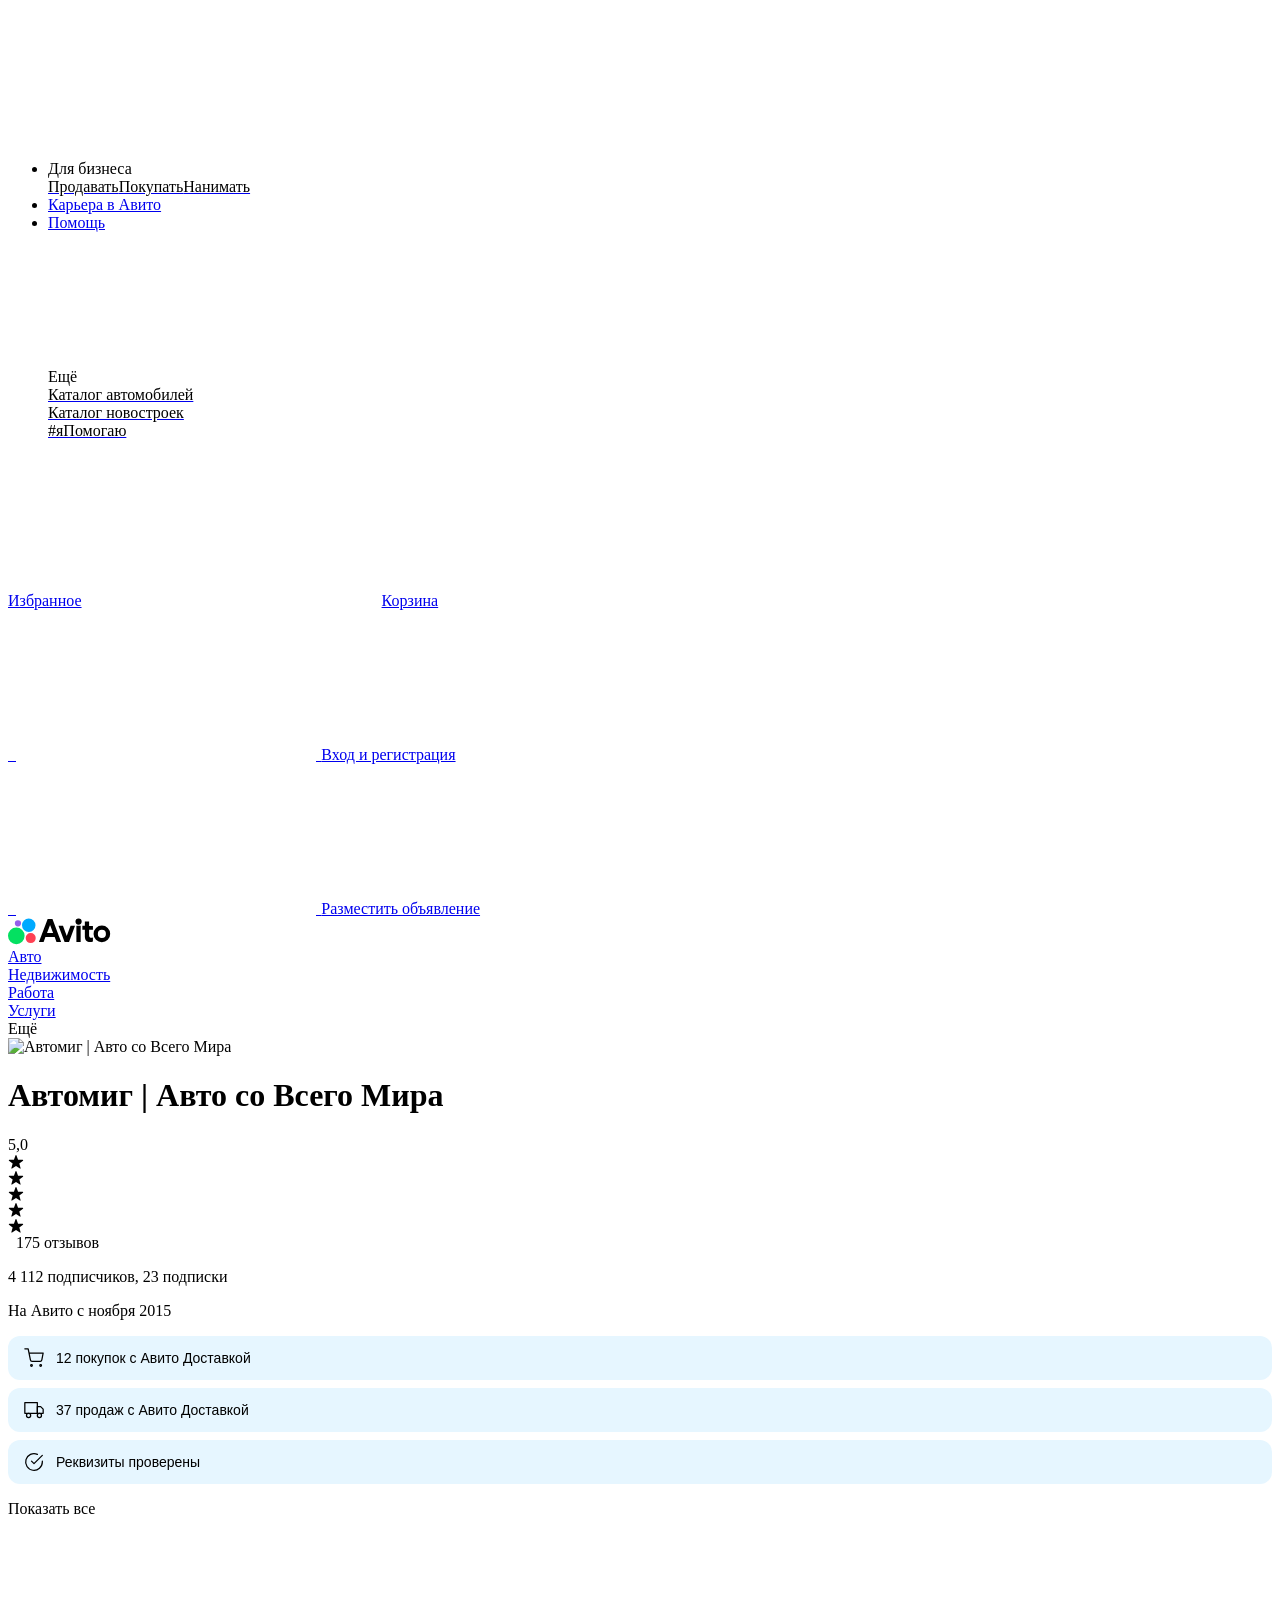
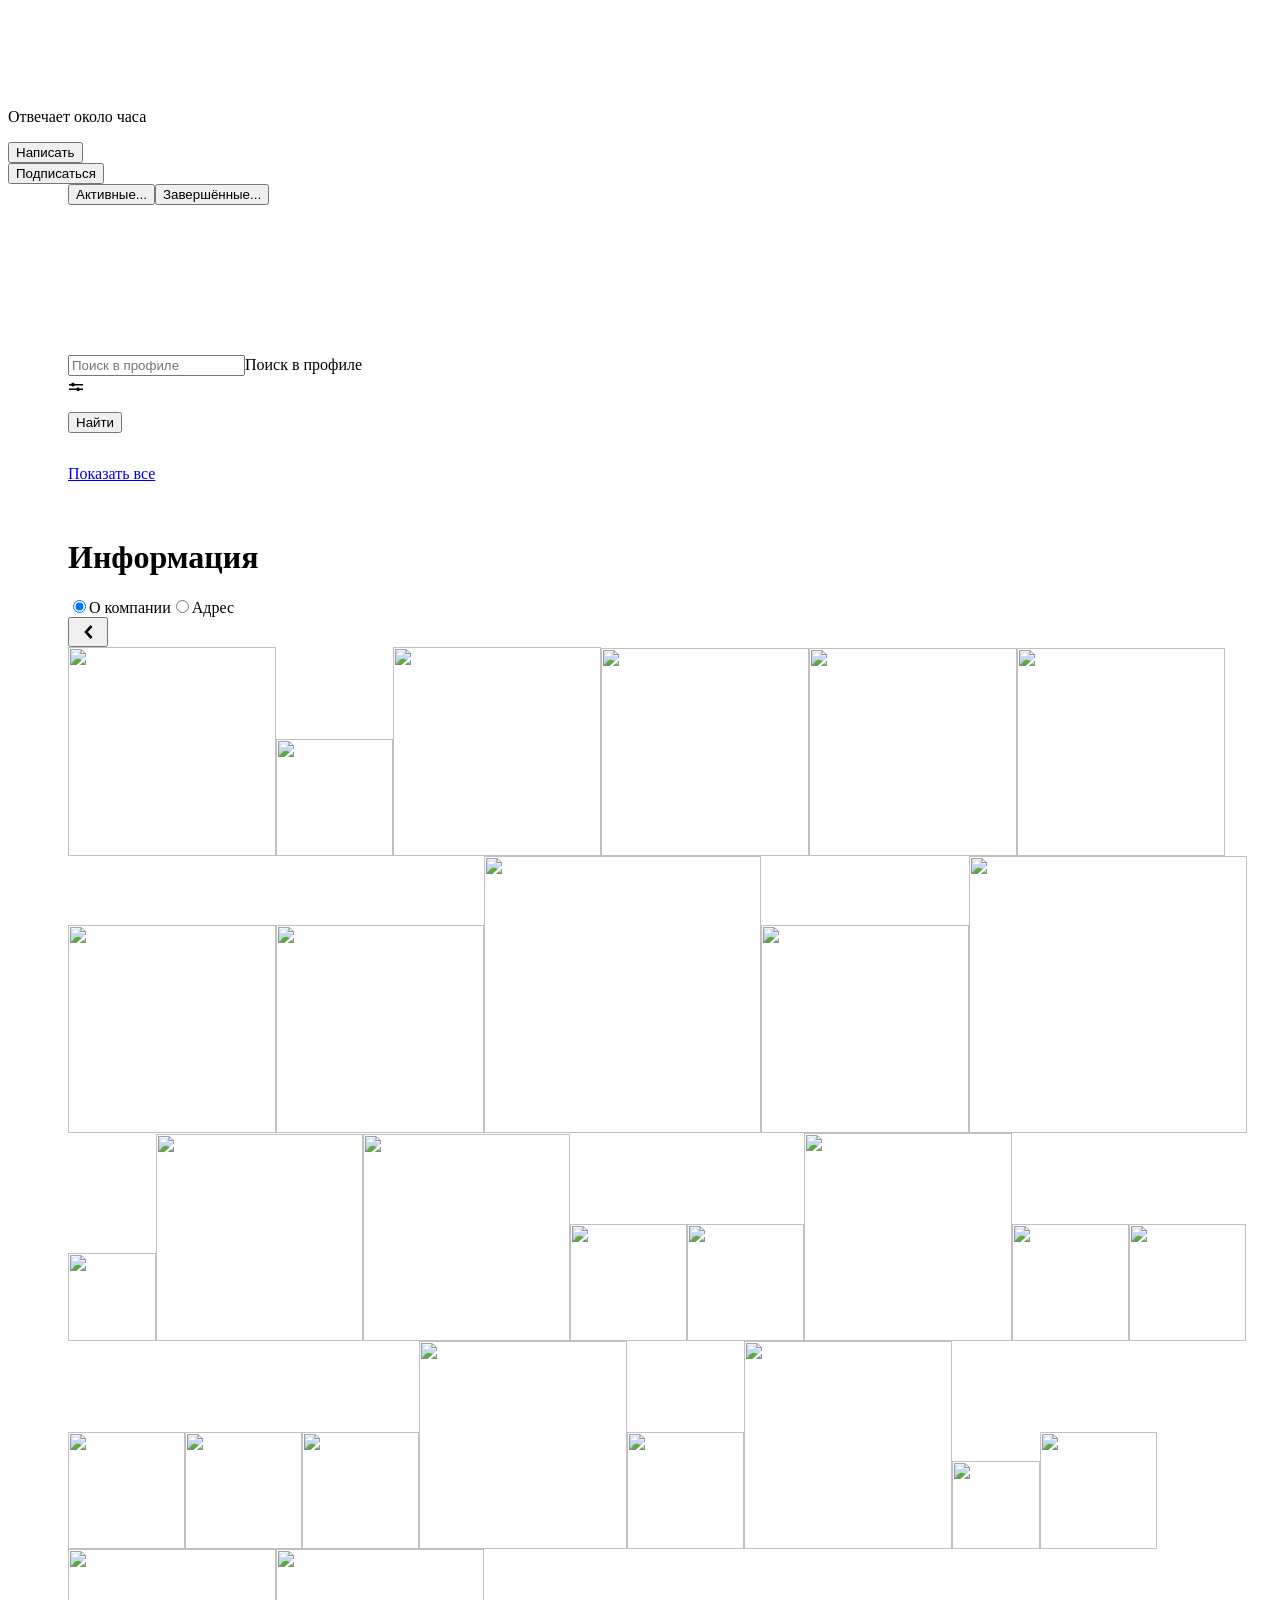
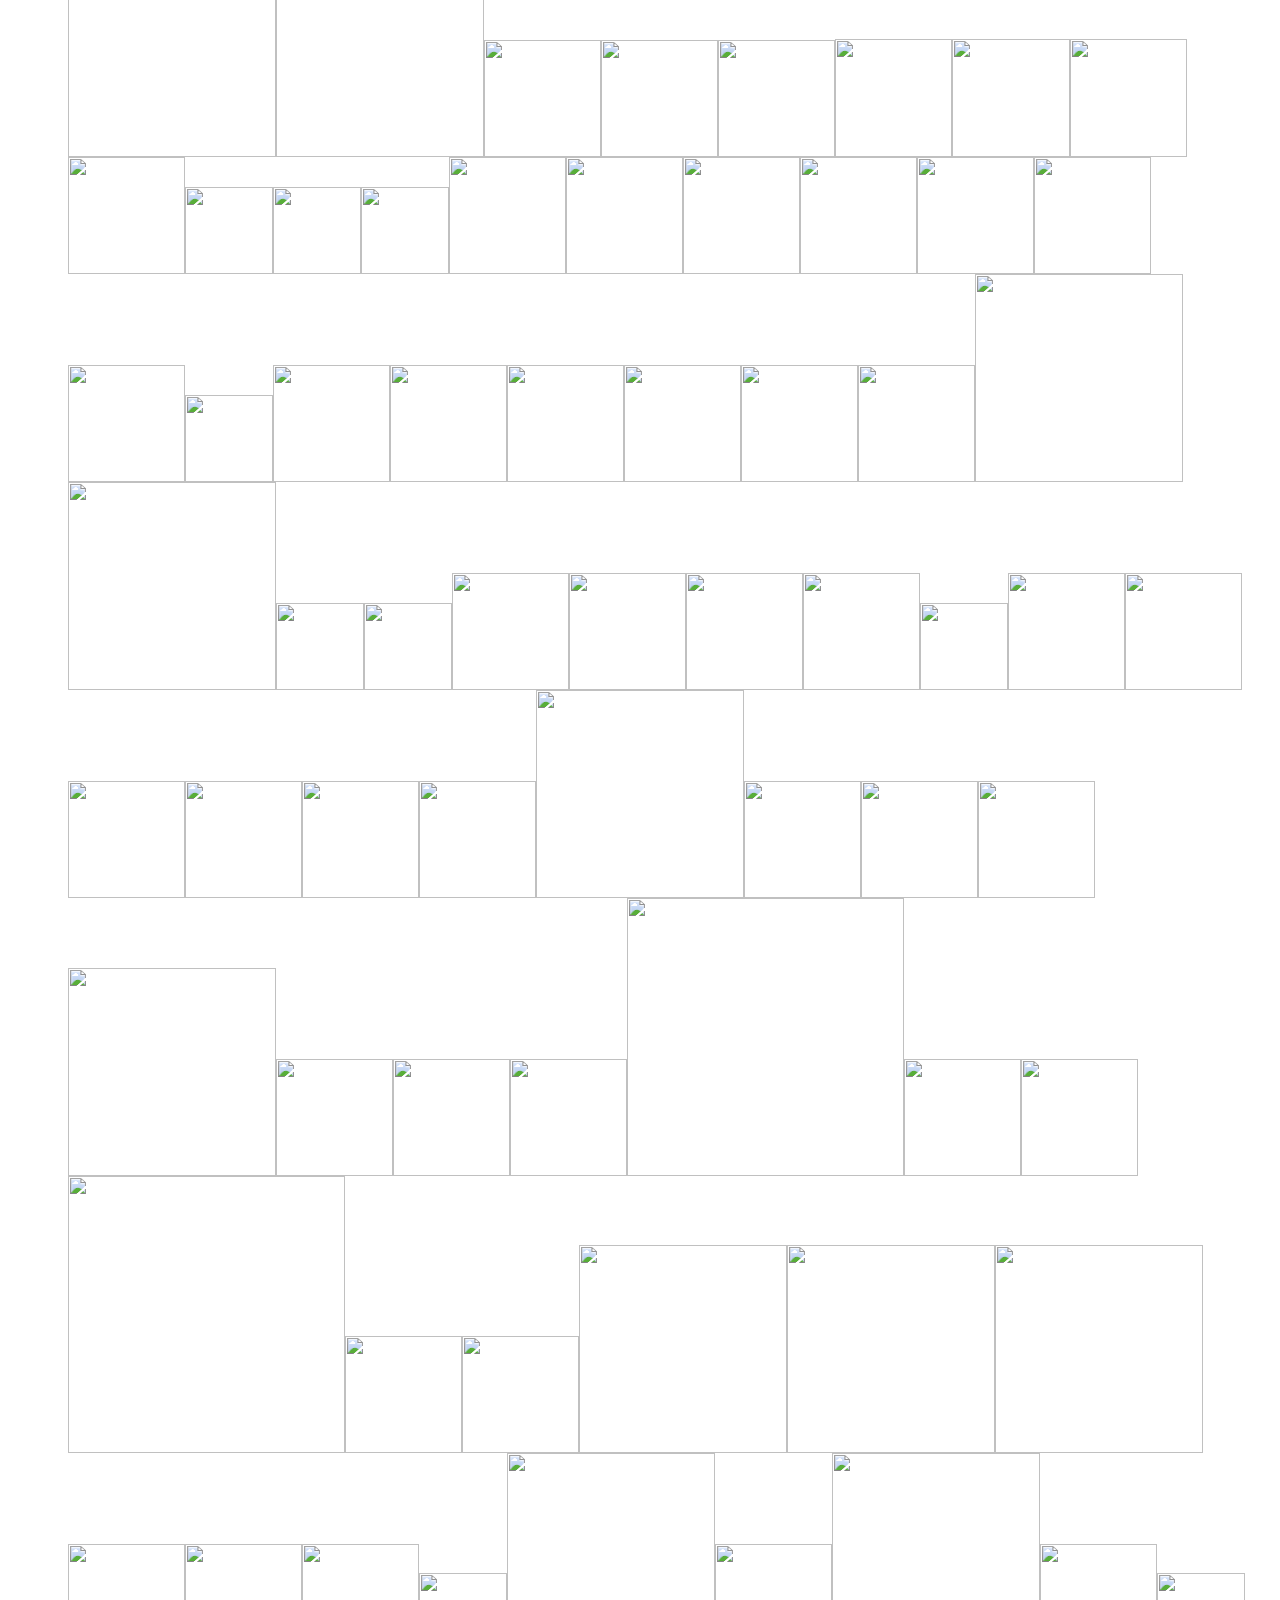
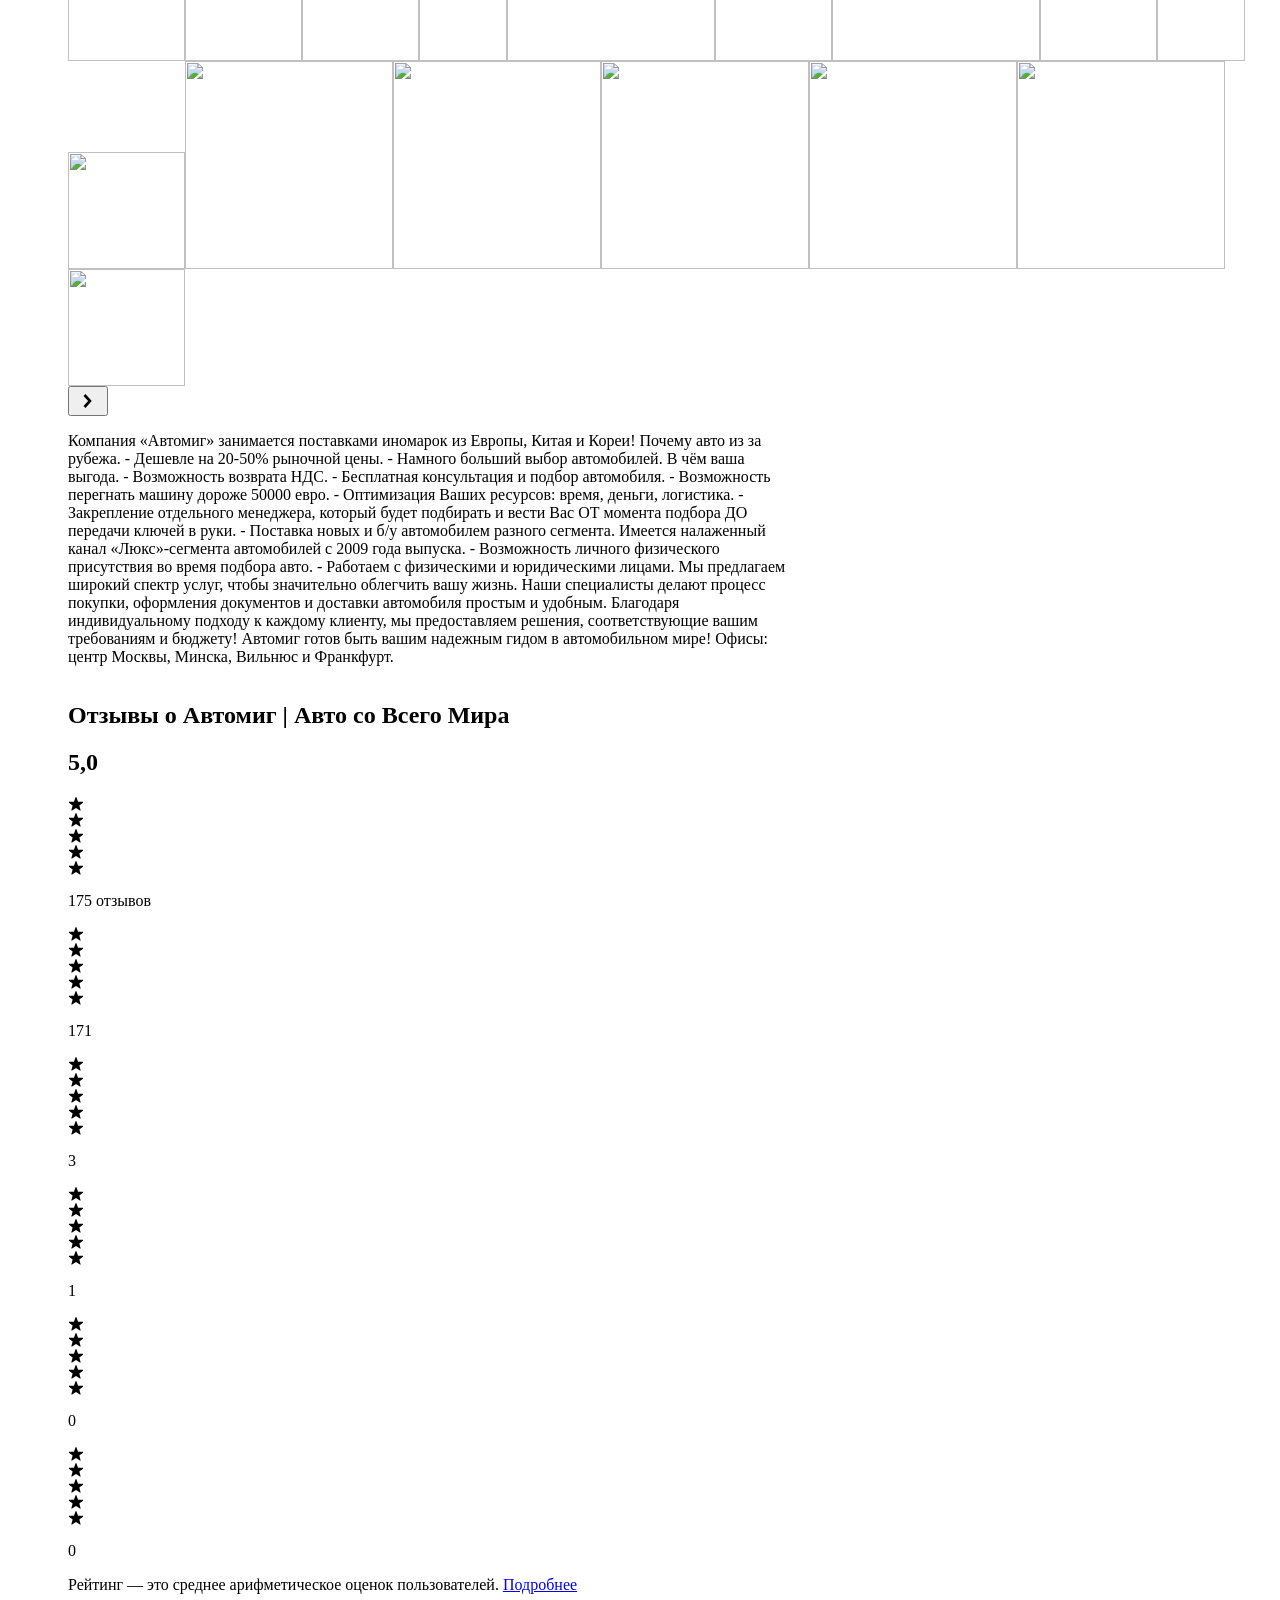
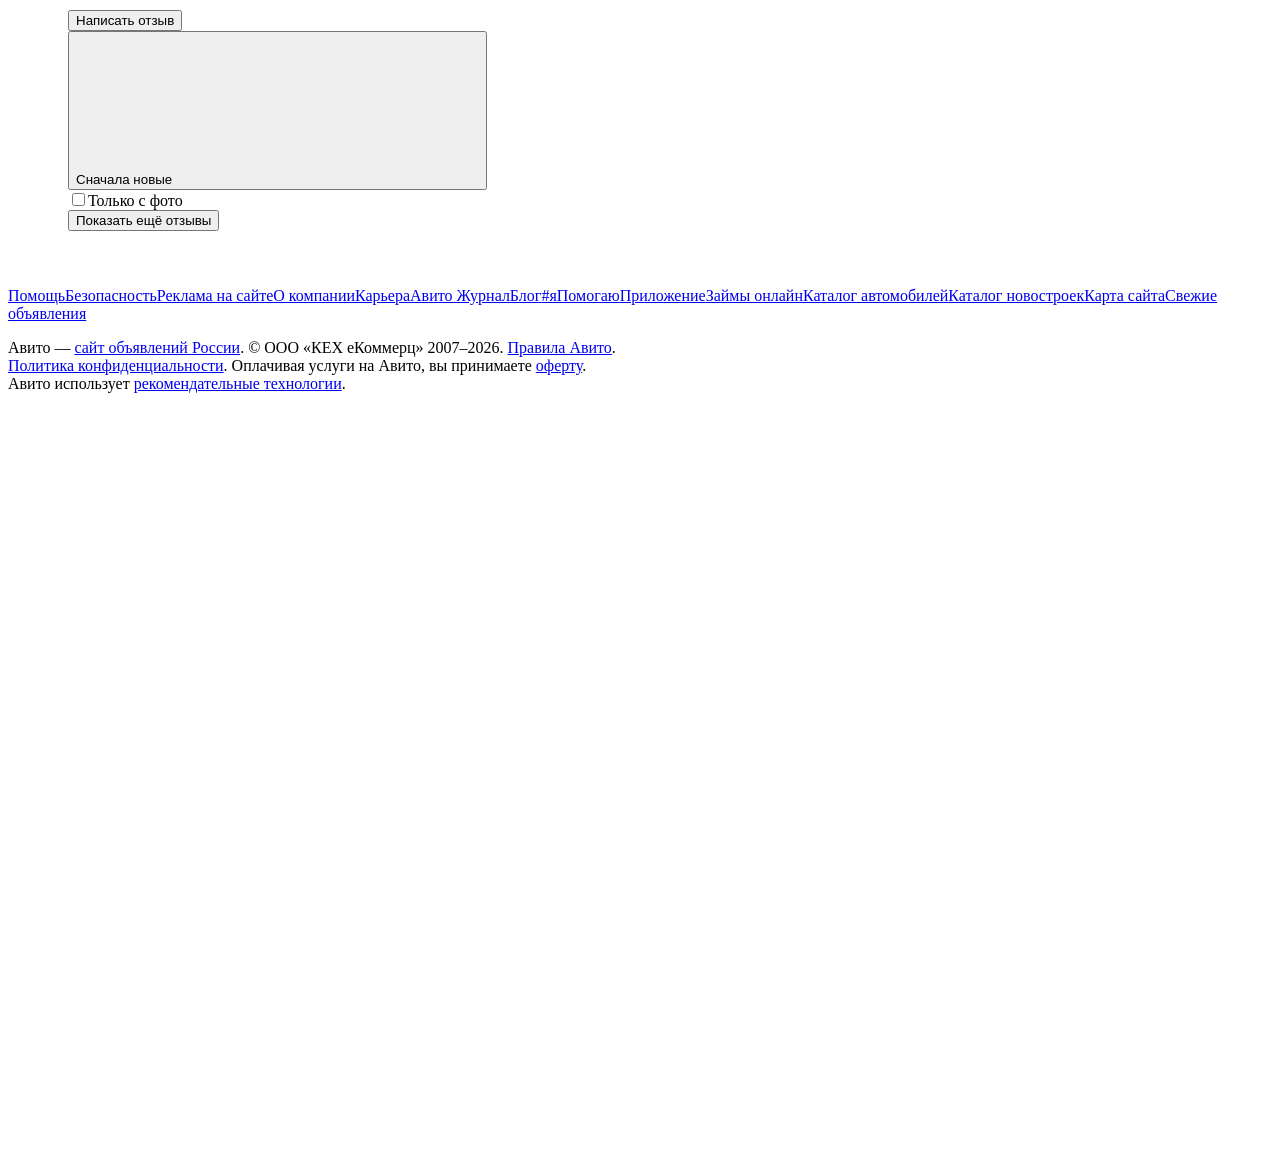
==== index.html @ 7de1aee7 "Optimize viewport to 1280px to eliminate white gap on the left" ====
<html data-header-design="2023" lang="ru">
<head>
<link crossorigin="anonymous" href="https://www.avito.st" rel="preconnect"/>
<link href="https://www.google-analytics.com" rel="preconnect"/>
<link href="https://yastatic.net" rel="preconnect"/>
<link as="font" crossorigin="crossorigin" href="https://www.avito.st/s/common/assets/fonts/manrope/manrope-medium.woff2" rel="preload" type="font/woff2"/>
<link as="font" crossorigin="crossorigin" href="https://www.avito.st/s/common/assets/fonts/manrope/manrope-bold.woff2" rel="preload" type="font/woff2"/>
<title>Авито — Объявления на сайте Авито</title>
<meta charset="utf-8"/>
<meta content="telephone=no" name="format-detection"/>
<meta content="on" http-equiv="cleartype"/>
<meta content="499bdc75d3636c55" name="yandex-verification"/>
<meta content="7iEzRRMJ2_0p66pVS7wTYYvhZZSFBdzL5FVml4IKUS0" name="google-site-verification"/>
<meta content="width=1280" data-rh="true" name="viewport"/>
<meta content="Авито — Объявления на сайте Авито" data-rh="true" name="description"/>
<meta content="https://m.avito.ru/icons/touch-icon-512x512.png" data-rh="true" property="og:image"/>
<meta content="512" data-rh="true" property="og:image:width"/>
<meta content="512" data-rh="true" property="og:image:height"/>
<meta content="website" data-rh="true" property="og:type"/>
<meta content="Авито" data-rh="true" property="og:site_name"/>
<meta content="ru_RU" data-rh="true" property="og:locale"/>
<meta content="ru" data-rh="true" property="og:country-name"/>
<meta content="472292516308756" data-rh="true" property="fb:app_id"/>
<link crossorigin="anonymous" href="https://www.avito.st/dstatic/favicon.ico" rel="shortcut icon" type="image/x-icon"/>
<link crossorigin="anonymous" href="https://www.avito.st/dstatic/css/legacy/reset.css" rel="stylesheet" type="text/css"/>
<link crossorigin="anonymous" href="https://www.avito.st/dstatic/build/client/css/bootstrap.d9f8d1f7e9972fda.css" rel="stylesheet"/>
<style>
        @font-face {
            font-family: Manrope;
            src: url('https://www.avito.st/s/common/assets/fonts/manrope/manrope-medium.woff2') format('woff2');
            font-weight: 100 400;
            font-display: optional;
        }

        @font-face {
            font-family: Manrope;
            src: url('https://www.avito.st/s/common/assets/fonts/manrope/manrope-bold.woff2') format('woff2');
            font-weight: 700 800;
            font-display: optional;
        }
    </style>
<link crossorigin="anonymous" href="https://www.avito.st/dstatic/build/client/css/navigation.0aeb27b1ae6147ec.css" rel="stylesheet"/>
<link crossorigin="anonymous" href="https://www.avito.st/dstatic/build/client/css/user-profile.9038407ea02781f4.css" rel="stylesheet"/>
<link crossorigin="anonymous" href="https://www.avito.st/static/public-profile/client/css/DesktopPublicProfile.7b0584457a8fd511.css" rel="stylesheet"/>
<link crossorigin="anonymous" href="https://www.avito.st/static/public-profile/client/css/BaseInfo.fed0cac0cab4ed23.css" rel="stylesheet"/>
<link crossorigin="anonymous" href="https://www.avito.st/static/public-profile/client/css/Badgebar.4b7a720915471857.css" rel="stylesheet"/>
<link crossorigin="anonymous" href="https://www.avito.st/static/public-profile/client/css/Contacts.0e184053174cd462.css" rel="stylesheet"/>
<link crossorigin="anonymous" href="https://www.avito.st/static/public-profile/client/css/SubscribeInfo.fe999d1fbd467325.css" rel="stylesheet"/>
<link crossorigin="anonymous" href="https://www.avito.st/static/public-profile/client/css/ProfileItemsSearch.37ec84f4a8442148.css" rel="stylesheet"/>
<link crossorigin="anonymous" href="https://www.avito.st/static/public-profile/client/css/TabsWithWidgets.7f51cd9a203dfd88.css" rel="stylesheet"/>
<link crossorigin="anonymous" href="https://www.avito.st/static/public-profile/client/css/user-and-item-review-lists-content.d81ba5c746bcb365.css" rel="stylesheet"/>
<link crossorigin="anonymous" data-rspack="ads:chunk-1268" href="https://www.avito.st/dstatic/build/client/css/item.2a607cc5a989f2af.css" rel="stylesheet"/>
<style data-emotion="css 57yebv" data-s="">
        [data-popper-placement^=top] .css-57yebv {
            transform-origin: center bottom;
        }

        [data-popper-placement^=bottom] .css-57yebv {
            transform-origin: center top;
        }

        [data-popper-placement^=left] .css-57yebv {
            transform-origin: right center;
        }

        [data-popper-placement^=right] .css-57yebv {
            transform-origin: left center;
        }
    </style>
<style data-emotion="css 1ejeal7" data-s="">
        .css-1ejeal7 {
            box-sizing: border-box;
            -webkit-flex-direction: column;
            -ms-flex-direction: column;
            flex-direction: column;
            display: -webkit-box;
            display: -webkit-flex;
            display: -ms-flexbox;
            display: flex;
        }

        .css-1ejeal7.css-1ejeal7.css-1ejeal7 {
            margin-bottom: 32px;
        }
    </style>
<style data-emotion="css ht48xs" data-s="">
        .css-ht48xs {
            box-sizing: border-box;
            -webkit-flex-direction: column;
            -ms-flex-direction: column;
            flex-direction: column;
            display: -webkit-box;
            display: -webkit-flex;
            display: -ms-flexbox;
            display: flex;
        }
    </style>
<style data-emotion="css 1whsjoc" data-s="">
        .css-1whsjoc {
            fill: currentColor;
            height: 1em;
            box-sizing: border-box;
            -webkit-align-self: center;
            -ms-flex-item-align: center;
            align-self: center;
            vertical-align: middle;
            -webkit-flex-shrink: 0;
            -ms-flex-negative: 0;
            flex-shrink: 0;
            height: 20px;
            width: 16px;
            display: inline-block;
            box-sizing: content-box;
        }

        .css-1whsjoc:focus {
            outline: none;
        }
    </style>
<style data-emotion="css 57yebv" data-s="">
        [data-popper-placement^=top] .css-57yebv {
            transform-origin: center bottom;
        }

        [data-popper-placement^=bottom] .css-57yebv {
            transform-origin: center top;
        }

        [data-popper-placement^=left] .css-57yebv {
            transform-origin: right center;
        }

        [data-popper-placement^=right] .css-57yebv {
            transform-origin: left center;
        }
    </style>
<style data-emotion="css 57yebv" data-s="">
        [data-popper-placement^=top] .css-57yebv {
            transform-origin: center bottom;
        }

        [data-popper-placement^=bottom] .css-57yebv {
            transform-origin: center top;
        }

        [data-popper-placement^=left] .css-57yebv {
            transform-origin: right center;
        }

        [data-popper-placement^=right] .css-57yebv {
            transform-origin: left center;
        }
    </style>
<style data-emotion="css 57yebv" data-s="">
        [data-popper-placement^=top] .css-57yebv {
            transform-origin: center bottom;
        }

        [data-popper-placement^=bottom] .css-57yebv {
            transform-origin: center top;
        }

        [data-popper-placement^=left] .css-57yebv {
            transform-origin: right center;
        }

        [data-popper-placement^=right] .css-57yebv {
            transform-origin: left center;
        }
    </style>
<style data-emotion="css 57yebv" data-s="">
        [data-popper-placement^=top] .css-57yebv {
            transform-origin: center bottom;
        }

        [data-popper-placement^=bottom] .css-57yebv {
            transform-origin: center top;
        }

        [data-popper-placement^=left] .css-57yebv {
            transform-origin: right center;
        }

        [data-popper-placement^=right] .css-57yebv {
            transform-origin: left center;
        }
    </style>
<style data-emotion="css sizoos" data-s="">
        .css-sizoos {
            fill: currentColor;
            height: 1em;
            box-sizing: border-box;
            -webkit-align-self: center;
            -ms-flex-item-align: center;
            align-self: center;
            vertical-align: middle;
            -webkit-flex-shrink: 0;
            -ms-flex-negative: 0;
            flex-shrink: 0;
            height: 16px;
            display: inline-block;
            box-sizing: content-box;
        }

        .css-sizoos:focus {
            outline: none;
        }

        .css-sizoos.css-sizoos.css-sizoos {
            padding-right: 2px;
            padding-bottom: 1px;
            padding-left: 2px;
        }
    </style>
<style data-emotion="css 57yebv" data-s="">
        [data-popper-placement^=top] .css-57yebv {
            transform-origin: center bottom;
        }

        [data-popper-placement^=bottom] .css-57yebv {
            transform-origin: center top;
        }

        [data-popper-placement^=left] .css-57yebv {
            transform-origin: right center;
        }

        [data-popper-placement^=right] .css-57yebv {
            transform-origin: left center;
        }
    </style>
<style data-emotion="css 57yebv" data-s="">
        [data-popper-placement^=top] .css-57yebv {
            transform-origin: center bottom;
        }

        [data-popper-placement^=bottom] .css-57yebv {
            transform-origin: center top;
        }

        [data-popper-placement^=left] .css-57yebv {
            transform-origin: right center;
        }

        [data-popper-placement^=right] .css-57yebv {
            transform-origin: left center;
        }
    </style>
<style data-emotion="css 57yebv" data-s="">
        [data-popper-placement^=top] .css-57yebv {
            transform-origin: center bottom;
        }

        [data-popper-placement^=bottom] .css-57yebv {
            transform-origin: center top;
        }

        [data-popper-placement^=left] .css-57yebv {
            transform-origin: right center;
        }

        [data-popper-placement^=right] .css-57yebv {
            transform-origin: left center;
        }
    </style>
<style data-emotion="css 57yebv" data-s="">
        [data-popper-placement^=top] .css-57yebv {
            transform-origin: center bottom;
        }

        [data-popper-placement^=bottom] .css-57yebv {
            transform-origin: center top;
        }

        [data-popper-placement^=left] .css-57yebv {
            transform-origin: right center;
        }

        [data-popper-placement^=right] .css-57yebv {
            transform-origin: left center;
        }
    </style>
<style data-emotion="css 57yebv" data-s="">
        [data-popper-placement^=top] .css-57yebv {
            transform-origin: center bottom;
        }

        [data-popper-placement^=bottom] .css-57yebv {
            transform-origin: center top;
        }

        [data-popper-placement^=left] .css-57yebv {
            transform-origin: right center;
        }

        [data-popper-placement^=right] .css-57yebv {
            transform-origin: left center;
        }
    </style>
<style data-emotion="css 57yebv" data-s="">
        [data-popper-placement^=top] .css-57yebv {
            transform-origin: center bottom;
        }

        [data-popper-placement^=bottom] .css-57yebv {
            transform-origin: center top;
        }

        [data-popper-placement^=left] .css-57yebv {
            transform-origin: right center;
        }

        [data-popper-placement^=right] .css-57yebv {
            transform-origin: left center;
        }
    </style>
<style data-emotion="css 57yebv" data-s="">
        [data-popper-placement^=top] .css-57yebv {
            transform-origin: center bottom;
        }

        [data-popper-placement^=bottom] .css-57yebv {
            transform-origin: center top;
        }

        [data-popper-placement^=left] .css-57yebv {
            transform-origin: right center;
        }

        [data-popper-placement^=right] .css-57yebv {
            transform-origin: left center;
        }
    </style>
<style data-emotion="css 57yebv" data-s="">
        [data-popper-placement^=top] .css-57yebv {
            transform-origin: center bottom;
        }

        [data-popper-placement^=bottom] .css-57yebv {
            transform-origin: center top;
        }

        [data-popper-placement^=left] .css-57yebv {
            transform-origin: right center;
        }

        [data-popper-placement^=right] .css-57yebv {
            transform-origin: left center;
        }
    </style>
<style data-emotion="css 57yebv" data-s="">
        [data-popper-placement^=top] .css-57yebv {
            transform-origin: center bottom;
        }

        [data-popper-placement^=bottom] .css-57yebv {
            transform-origin: center top;
        }

        [data-popper-placement^=left] .css-57yebv {
            transform-origin: right center;
        }

        [data-popper-placement^=right] .css-57yebv {
            transform-origin: left center;
        }
    </style>
<style data-emotion="css 57yebv" data-s="">
        [data-popper-placement^=top] .css-57yebv {
            transform-origin: center bottom;
        }

        [data-popper-placement^=bottom] .css-57yebv {
            transform-origin: center top;
        }

        [data-popper-placement^=left] .css-57yebv {
            transform-origin: right center;
        }

        [data-popper-placement^=right] .css-57yebv {
            transform-origin: left center;
        }
    </style>
<style data-emotion="css 57yebv" data-s="">
        [data-popper-placement^=top] .css-57yebv {
            transform-origin: center bottom;
        }

        [data-popper-placement^=bottom] .css-57yebv {
            transform-origin: center top;
        }

        [data-popper-placement^=left] .css-57yebv {
            transform-origin: right center;
        }

        [data-popper-placement^=right] .css-57yebv {
            transform-origin: left center;
        }
    </style>
<style data-emotion="css 57yebv" data-s="">
        [data-popper-placement^=top] .css-57yebv {
            transform-origin: center bottom;
        }

        [data-popper-placement^=bottom] .css-57yebv {
            transform-origin: center top;
        }

        [data-popper-placement^=left] .css-57yebv {
            transform-origin: right center;
        }

        [data-popper-placement^=right] .css-57yebv {
            transform-origin: left center;
        }
    </style>
<style data-emotion="css 57yebv" data-s="">
        [data-popper-placement^=top] .css-57yebv {
            transform-origin: center bottom;
        }

        [data-popper-placement^=bottom] .css-57yebv {
            transform-origin: center top;
        }

        [data-popper-placement^=left] .css-57yebv {
            transform-origin: right center;
        }

        [data-popper-placement^=right] .css-57yebv {
            transform-origin: left center;
        }
    </style>
<style data-emotion="css 57yebv" data-s="">
        [data-popper-placement^=top] .css-57yebv {
            transform-origin: center bottom;
        }

        [data-popper-placement^=bottom] .css-57yebv {
            transform-origin: center top;
        }

        [data-popper-placement^=left] .css-57yebv {
            transform-origin: right center;
        }

        [data-popper-placement^=right] .css-57yebv {
            transform-origin: left center;
        }
    </style>
<style data-emotion="css 57yebv" data-s="">
        [data-popper-placement^=top] .css-57yebv {
            transform-origin: center bottom;
        }

        [data-popper-placement^=bottom] .css-57yebv {
            transform-origin: center top;
        }

        [data-popper-placement^=left] .css-57yebv {
            transform-origin: right center;
        }

        [data-popper-placement^=right] .css-57yebv {
            transform-origin: left center;
        }
    </style>
<style data-emotion="css 57yebv" data-s="">
        [data-popper-placement^=top] .css-57yebv {
            transform-origin: center bottom;
        }

        [data-popper-placement^=bottom] .css-57yebv {
            transform-origin: center top;
        }

        [data-popper-placement^=left] .css-57yebv {
            transform-origin: right center;
        }

        [data-popper-placement^=right] .css-57yebv {
            transform-origin: left center;
        }
    </style>
<style data-emotion="css 57yebv" data-s="">
        [data-popper-placement^=top] .css-57yebv {
            transform-origin: center bottom;
        }

        [data-popper-placement^=bottom] .css-57yebv {
            transform-origin: center top;
        }

        [data-popper-placement^=left] .css-57yebv {
            transform-origin: right center;
        }

        [data-popper-placement^=right] .css-57yebv {
            transform-origin: left center;
        }
    </style>
<style data-emotion="css 57yebv" data-s="">
        [data-popper-placement^=top] .css-57yebv {
            transform-origin: center bottom;
        }

        [data-popper-placement^=bottom] .css-57yebv {
            transform-origin: center top;
        }

        [data-popper-placement^=left] .css-57yebv {
            transform-origin: right center;
        }

        [data-popper-placement^=right] .css-57yebv {
            transform-origin: left center;
        }
    </style>
<style data-emotion="css 57yebv" data-s="">
        [data-popper-placement^=top] .css-57yebv {
            transform-origin: center bottom;
        }

        [data-popper-placement^=bottom] .css-57yebv {
            transform-origin: center top;
        }

        [data-popper-placement^=left] .css-57yebv {
            transform-origin: right center;
        }

        [data-popper-placement^=right] .css-57yebv {
            transform-origin: left center;
        }
    </style>
<style data-emotion="css 57yebv" data-s="">
        [data-popper-placement^=top] .css-57yebv {
            transform-origin: center bottom;
        }

        [data-popper-placement^=bottom] .css-57yebv {
            transform-origin: center top;
        }

        [data-popper-placement^=left] .css-57yebv {
            transform-origin: right center;
        }

        [data-popper-placement^=right] .css-57yebv {
            transform-origin: left center;
        }
    </style>
<style data-emotion="css 57yebv" data-s="">
        [data-popper-placement^=top] .css-57yebv {
            transform-origin: center bottom;
        }

        [data-popper-placement^=bottom] .css-57yebv {
            transform-origin: center top;
        }

        [data-popper-placement^=left] .css-57yebv {
            transform-origin: right center;
        }

        [data-popper-placement^=right] .css-57yebv {
            transform-origin: left center;
        }
    </style>
<style data-emotion="css 57yebv" data-s="">
        [data-popper-placement^=top] .css-57yebv {
            transform-origin: center bottom;
        }

        [data-popper-placement^=bottom] .css-57yebv {
            transform-origin: center top;
        }

        [data-popper-placement^=left] .css-57yebv {
            transform-origin: right center;
        }

        [data-popper-placement^=right] .css-57yebv {
            transform-origin: left center;
        }
    </style>
<style data-emotion="css 57yebv" data-s="">
        [data-popper-placement^=top] .css-57yebv {
            transform-origin: center bottom;
        }

        [data-popper-placement^=bottom] .css-57yebv {
            transform-origin: center top;
        }

        [data-popper-placement^=left] .css-57yebv {
            transform-origin: right center;
        }

        [data-popper-placement^=right] .css-57yebv {
            transform-origin: left center;
        }
    </style>
<style data-emotion="css 57yebv" data-s="">
        [data-popper-placement^=top] .css-57yebv {
            transform-origin: center bottom;
        }

        [data-popper-placement^=bottom] .css-57yebv {
            transform-origin: center top;
        }

        [data-popper-placement^=left] .css-57yebv {
            transform-origin: right center;
        }

        [data-popper-placement^=right] .css-57yebv {
            transform-origin: left center;
        }
    </style>
<style data-emotion="css 57yebv" data-s="">
        [data-popper-placement^=top] .css-57yebv {
            transform-origin: center bottom;
        }

        [data-popper-placement^=bottom] .css-57yebv {
            transform-origin: center top;
        }

        [data-popper-placement^=left] .css-57yebv {
            transform-origin: right center;
        }

        [data-popper-placement^=right] .css-57yebv {
            transform-origin: left center;
        }
    </style>
<style data-emotion="css 57yebv" data-s="">
        [data-popper-placement^=top] .css-57yebv {
            transform-origin: center bottom;
        }

        [data-popper-placement^=bottom] .css-57yebv {
            transform-origin: center top;
        }

        [data-popper-placement^=left] .css-57yebv {
            transform-origin: right center;
        }

        [data-popper-placement^=right] .css-57yebv {
            transform-origin: left center;
        }
    </style>
<style data-emotion="css 57yebv" data-s="">
        [data-popper-placement^=top] .css-57yebv {
            transform-origin: center bottom;
        }

        [data-popper-placement^=bottom] .css-57yebv {
            transform-origin: center top;
        }

        [data-popper-placement^=left] .css-57yebv {
            transform-origin: right center;
        }

        [data-popper-placement^=right] .css-57yebv {
            transform-origin: left center;
        }
    </style>
<style data-emotion="css 57yebv" data-s="">
        [data-popper-placement^=top] .css-57yebv {
            transform-origin: center bottom;
        }

        [data-popper-placement^=bottom] .css-57yebv {
            transform-origin: center top;
        }

        [data-popper-placement^=left] .css-57yebv {
            transform-origin: right center;
        }

        [data-popper-placement^=right] .css-57yebv {
            transform-origin: left center;
        }
    </style>
<style data-emotion="css 57yebv" data-s="">
        [data-popper-placement^=top] .css-57yebv {
            transform-origin: center bottom;
        }

        [data-popper-placement^=bottom] .css-57yebv {
            transform-origin: center top;
        }

        [data-popper-placement^=left] .css-57yebv {
            transform-origin: right center;
        }

        [data-popper-placement^=right] .css-57yebv {
            transform-origin: left center;
        }
    </style>
<style data-emotion="css 57yebv" data-s="">
        [data-popper-placement^=top] .css-57yebv {
            transform-origin: center bottom;
        }

        [data-popper-placement^=bottom] .css-57yebv {
            transform-origin: center top;
        }

        [data-popper-placement^=left] .css-57yebv {
            transform-origin: right center;
        }

        [data-popper-placement^=right] .css-57yebv {
            transform-origin: left center;
        }
    </style>
<style data-emotion="css 57yebv" data-s="">
        [data-popper-placement^=top] .css-57yebv {
            transform-origin: center bottom;
        }

        [data-popper-placement^=bottom] .css-57yebv {
            transform-origin: center top;
        }

        [data-popper-placement^=left] .css-57yebv {
            transform-origin: right center;
        }

        [data-popper-placement^=right] .css-57yebv {
            transform-origin: left center;
        }
    </style>
<style data-emotion="css 57yebv" data-s="">
        [data-popper-placement^=top] .css-57yebv {
            transform-origin: center bottom;
        }

        [data-popper-placement^=bottom] .css-57yebv {
            transform-origin: center top;
        }

        [data-popper-placement^=left] .css-57yebv {
            transform-origin: right center;
        }

        [data-popper-placement^=right] .css-57yebv {
            transform-origin: left center;
        }
    </style>
<style data-emotion="css 19mr56o" data-s="">
        .css-19mr56o {
            fill: currentColor;
            height: 1em;
            box-sizing: border-box;
            -webkit-align-self: center;
            -ms-flex-item-align: center;
            align-self: center;
            vertical-align: middle;
            -webkit-flex-shrink: 0;
            -ms-flex-negative: 0;
            flex-shrink: 0;
            height: 24px;
            display: inline-block;
            box-sizing: content-box;
        }

        .css-19mr56o:focus {
            outline: none;
        }
    </style>
<style data-emotion="css 1d03hr8" data-s="">
        .css-1d03hr8 {
            fill: currentColor;
            height: 1em;
            -webkit-transform: rotate(180deg);
            -moz-transform: rotate(180deg);
            -ms-transform: rotate(180deg);
            transform: rotate(180deg);
            box-sizing: border-box;
            -webkit-align-self: center;
            -ms-flex-item-align: center;
            align-self: center;
            vertical-align: middle;
            -webkit-flex-shrink: 0;
            -ms-flex-negative: 0;
            flex-shrink: 0;
            height: 24px;
            display: inline-block;
            box-sizing: content-box;
        }

        .css-1d03hr8:focus {
            outline: none;
        }
    </style>
<style data-emotion="css v9zhm6" data-s="">
        .css-v9zhm6 {
            box-sizing: border-box;
            max-width: 720px;
            -webkit-flex-direction: column;
            -ms-flex-direction: column;
            flex-direction: column;
            display: -webkit-box;
            display: -webkit-flex;
            display: -ms-flexbox;
            display: flex;
        }
    </style>
<link crossorigin="anonymous" data-rspack="ads:chunk-1309" href="https://www.avito.st/dstatic/build/client/css/location.3a2c63dad127c0af.css" rel="stylesheet"/>
<link crossorigin="anonymous" href="https://cdn.uxfeedback.ru/assets-6.7.0/112c65487ea0ccf344fe5.css" rel="stylesheet" type="text/css"/>
<link crossorigin="anonymous" data-rspack="ads:chunk-1107" href="https://www.avito.st/dstatic/build/client/css/components-employee-feedback-client.a5a7320b47b717b1.css" rel="stylesheet"/>
<link crossorigin="anonymous" data-rspack="ads:chunk-1095" href="https://www.avito.st/dstatic/build/client/css/components-auth.d2c27a035a9567d7.css" rel="stylesheet"/>
<style id="uxs-1e16qjk">
        .uxs-23ChICI1dP.uxs-1e16qjk {
            pointer-events: auto;
            touch-action: auto
        }

        .uxs-11Sx626Cz3.uxs-1e16qjk {
            position: fixed;
            z-index: calc(var(--zIndexForm) - 1);
            width: 100%;
            height: calc(100% + 70px);
            left: 0;
            right: 0;
            top: -70px;
            bottom: 0
        }

        .uxs-11Sx626Cz3.uxs-3uk0kCztxN.uxs-1e16qjk {
            position: absolute;
            width: 100%;
            height: 200vh;
            top: 0;
            bottom: auto
        }

        .uxs-3U4U1JP0O9.uxs-1e16qjk {
            width: 40px;
            height: 40px;
            position: absolute;
            top: 45%;
            left: 50%;
            background-color: #333;
            border-radius: 100%;
            -webkit-animation: uxs-1e16qjk-load 1.0s infinite ease-in-out;
            animation: uxs-1e16qjk-load 1.0s infinite ease-in-out
        }

        @-webkit-keyframes uxs-1e16qjk-load {
            0% {
                -webkit-transform: scale(0)
            }

            100% {
                -webkit-transform: scale(1.0);
                opacity: 0
            }
        }

        @keyframes uxs-1e16qjk-load {
            0% {
                -webkit-transform: scale(0);
                transform: scale(0)
            }

            100% {
                -webkit-transform: scale(1.0);
                transform: scale(1.0);
                opacity: 0
            }
        }
    </style>
<style>
        .photo-slider-list-PxsU9::-webkit-scrollbar {
            display: none;
        }
    </style>
<style id="dynamic-catalog-hide">.ProfileItemsGrid-module-root-wq8JY { opacity: 0; transition: opacity 0.3s ease-in; }</style>
<style id="custom-dropdown-styles">
.custom-mega-dropdown {
    display: none;
    position: absolute;
    width: 800px;
    background: #fff;
    border-radius: 12px;
    box-shadow: 0 8px 24px rgba(0,0,0,0.12);
    padding: 32px 24px;
    z-index: 99999;
    box-sizing: border-box;
    cursor: default;
    text-align: left;
}
.custom-mega-dropdown.show { display: flex; gap: 40px; }
.mega-dropdown-col { flex: 1; display: flex; flex-direction: column; gap: 24px; }
.mega-dropdown-section h3 { font-size: 16px; font-weight: 700; margin: 0 0 12px 0; font-family: Manrope, sans-serif; color: #000; }
.mega-dropdown-section a { display: block; color: #000; text-decoration: none; font-size: 14px; margin-bottom: 8px; font-family: Manrope, sans-serif; }
.mega-dropdown-section a:hover { color: #00a8ff; }
.mega-dropdown-all-cats { font-size: 16px; font-weight: 700; color: #00a8ff; cursor: pointer; font-family: Manrope, sans-serif; margin-bottom: 24px; }
</style>
<style id="custom-filters-styles">
.custom-filter-select, .custom-filter-input {
    background-color: #F2F2F2;
    border-radius: 8px;
    height: 40px;
    display: flex;
    align-items: center;
    padding: 0 12px;
    box-sizing: border-box;
    cursor: pointer;
}
.custom-filter-select { justify-content: space-between; }
.custom-filter-text { color: #8f8f8f; font-size: 14px; font-family: Manrope, sans-serif; }
.custom-filter-arrow { color: #8f8f8f; font-size: 16px; }
.custom-filter-input input { border: none; background: transparent; width: 100%; outline: none; font-size: 14px; font-family: Manrope, sans-serif; color: #000; }
.custom-filter-input input::placeholder { color: #8f8f8f; }
</style>
<link href="responsive.css" rel="stylesheet"/></head>
<body>
<div id="app">
<div class="_8d1c213637ecd63a adba4dc50f72daf1 _701dab27e57cfce3 a59caa5db7f98e1d">
<div class="_9fd589ade7812e18 _6fdd6f66967731aa ae49432c823fcdd6" data-marker="header/navbar" data-no-overlay="true">
<div class="_25e57ef5de7375da undefined e011ae946c00aa4c">
<style>
                        .more-link-HEADER {
                            display: none;
                        }

                        .nav-container-HEADER {
                            display: flex;
                            padding-right: 16px;
                            margin-right: auto;
                            box-sizing: border-box;
                        }

                        .location-black-part-HEADER {
                            flex-grow: 0;
                            flex-shrink: 1;
                        }

                        .location-grey-part-HEADER {
                            flex-grow: 1;
                            flex-shrink: 0;
                        }

                        @media (min-width: 1366px) {
                            .nav-container-HEADER {
                                width: 814px;
                            }
                        }

                        .more-link-business-HEADER {
                            display: none;
                        }

                        .more-link-career-HEADER {
                            display: none;
                        }

                        .more-link-support-HEADER {
                            display: none;
                        }

                        .more-link-catalogs-HEADER {
                            display: none;
                        }

                        .more-link-care-HEADER {
                            display: none;
                        }

                        @media (max-width: 1365px) {
                            .nav-container-HEADER {
                                width: 802px;
                            }
                        }

                        @media (max-width: 1333px) {
                            .nav-container-HEADER {
                                width: 462px;
                            }
                        }

                        @media (max-width: 1333px) {
                            .link-catalogs-HEADER {
                                display: none;
                            }

                            .more-link-catalogs-HEADER {
                                display: flex;
                            }
                        }

                        @media (max-width: 1333px) {
                            .link-care-HEADER {
                                display: none;
                            }

                            .more-link-care-HEADER {
                                display: flex;
                            }
                        }

                        @media (max-width: 1333px) {
                            .more-link-HEADER {
                                display: flex;
                            }
                        }
                    </style>
<div class="nav-container-HEADER">
<ul class="_194edff26f32943f _3b0f9828d00ce2e3">
<li class="_6542ad4c852c9b8d dc04365ae03852a3 c58a54e1a09f26fc">
<div class="_7455adb58aed14bc _60b68e79dcde551d">
<div class="dc04365ae03852a3 c58a54e1a09f26fc"><a class="_52bb865cd8154cdf _3beac4bf2065c032 _6224005a2ef00e51 _861abc6007355ec1 beeccf01c8a9fa23" role="button" tabindex="0">Для
                                            бизнеса<!-- --> <span class="d3dcdaf0d808642f" data-icon-set="zna4ki" data-inline-icon="true" style="--kitty-icon-aspect-ratio:0.5"> <svg aria-hidden="true" class="_893360a5102c265b" data-icon-name="expandmore" style="--kitty-icon-mask-url:url(https://www.avito.st/static/ims/design-system-icons_expandmore_m_inline_v1_common.svg)"></svg></span></a>
</div>
<div class="_05a27e5e79ad02c1">
<div class="bde4a15f569d6f71"><a class="b7acb77f82dc5b92" data-catalog-slug="for_business_seller_hub" href="https://www.avito.ru/business"><span class="_3beac4bf2065c032" style="color:#000000">Продавать</span></a><a class="b7acb77f82dc5b92" data-catalog-slug="for_business_360" href="https://www.avito.ru/all/business360"><span class="_3beac4bf2065c032" style="color:#000000">Покупать</span></a><a class="b7acb77f82dc5b92" data-catalog-slug="for_business_employer" href="https://www.avito.ru/employer"><span class="_3beac4bf2065c032" style="color:#000000">Нанимать</span></a>
</div>
</div>
</div>
</li>
<li class="_6542ad4c852c9b8d dc04365ae03852a3"><a class="_52bb865cd8154cdf _3beac4bf2065c032 _6224005a2ef00e51 _861abc6007355ec1 beeccf01c8a9fa23" href="//career.avito.com/?utm_source=avito.ru&amp;utm_medium=referral&amp;utm_campaign=test_placement_to_career&amp;utm_content=top_vacancy" rel="noopener noreferrer" target="_blank">Карьера
                                    в Авито</a></li>
<li class="_6542ad4c852c9b8d dc04365ae03852a3"><a class="_52bb865cd8154cdf _3beac4bf2065c032 _6224005a2ef00e51 _861abc6007355ec1 beeccf01c8a9fa23" href="https://support.avito.ru/" onclick="window.open('https://support.avito.ru/', '_blank'); return false;" rel="noopener noreferrer" target="_blank">Помощь</a>
</li>
<li class="_6542ad4c852c9b8d dc04365ae03852a3 link-catalogs-HEADER">
<div class="_7455adb58aed14bc _60b68e79dcde551d">
<div class="dc04365ae03852a3"><a class="_52bb865cd8154cdf _3beac4bf2065c032 _6224005a2ef00e51 _861abc6007355ec1 beeccf01c8a9fa23" role="button" tabindex="0">Каталоги<!-- --> <span class="d3dcdaf0d808642f" data-icon-set="zna4ki" data-inline-icon="true" style="--kitty-icon-aspect-ratio:0.5"> <svg aria-hidden="true" class="_893360a5102c265b" data-icon-name="expandmore" style="--kitty-icon-mask-url:url(https://www.avito.st/static/ims/design-system-icons_expandmore_m_inline_v1_common.svg)"></svg></span></a>
</div>
<div class="_05a27e5e79ad02c1">
<div class="bde4a15f569d6f71"><a class="b7acb77f82dc5b92" data-catalog-slug="catalog_auto" href="https://www.avito.ru/catalog/auto-ASgBAgICAUTQvA7~m9EB"><span class="_3beac4bf2065c032" style="color:#000000">Каталог
                                                    автомобилей</span></a><a class="b7acb77f82dc5b92" data-catalog-slug="catalog_novostroyki" href="https://www.avito.ru/moskva/kvartiry/catalog/novostroyki-ASgBAgICA0SSA8YQ5geOUvLFDvCTmgI"><span class="_3beac4bf2065c032" style="color:#000000">Каталог
                                                    новостроек</span></a></div>
</div>
</div>
</li>
<li class="_6542ad4c852c9b8d dc04365ae03852a3 link-care-HEADER"><a class="_52bb865cd8154cdf _3beac4bf2065c032 _6224005a2ef00e51 _861abc6007355ec1 beeccf01c8a9fa23" href="https://www.avito.ru/avito-care/crisis-help" onclick="window.open('https://www.avito.ru/avito-care/crisis-help?from=mp_header', '_blank'); return false;" rel="noopener noreferrer" target="_blank">#яПомогаю</a>
</li>
<li class="_6542ad4c852c9b8d dc04365ae03852a3 _517137a48ccba6af more-link-HEADER">
<div class="_7455adb58aed14bc _60b68e79dcde551d">
<div class="dc04365ae03852a3"><a class="_52bb865cd8154cdf _3beac4bf2065c032 _6224005a2ef00e51 _861abc6007355ec1 beeccf01c8a9fa23" role="button" tabindex="0">Ещё<!-- --> <span class="d3dcdaf0d808642f" data-icon-set="zna4ki" data-inline-icon="true" style="--kitty-icon-aspect-ratio:0.5"> <svg aria-hidden="true" class="_893360a5102c265b" data-icon-name="expandmore" style="--kitty-icon-mask-url:url(https://www.avito.st/static/ims/design-system-icons_expandmore_m_inline_v1_common.svg)"></svg></span></a>
</div>
<div class="_05a27e5e79ad02c1">
<div class="bde4a15f569d6f71"><a class="b7acb77f82dc5b92 more-link-business-HEADER" data-catalog-slug="for_business_seller_hub" href="https://www.avito.ru/business"><span class="_3beac4bf2065c032" style="color:#000000">Продавать</span></a><a class="b7acb77f82dc5b92 more-link-business-HEADER" data-catalog-slug="for_business_360" href="https://www.avito.ru/all/business360"><span class="_3beac4bf2065c032" style="color:#000000">Покупать</span></a><a class="b7acb77f82dc5b92 more-link-business-HEADER" data-catalog-slug="for_business_employer" href="https://www.avito.ru/employer"><span class="_3beac4bf2065c032" style="color:#000000">Нанимать</span></a><a class="b7acb77f82dc5b92 more-link-career-HEADER" data-catalog-slug="career" href="https://career.avito.com/?utm_source=avito.ru&amp;utm_medium=referral&amp;utm_campaign=test_placement_to_career&amp;utm_content=top_vacancy" onclick="window.open('https://career.avito.com/?utm_source=avito.ru&amp;utm_medium=referral&amp;utm_campaign=test_placement_to_career&amp;utm_content=top_vacancy', '_blank'); return false;" target="_blank"><span class="_3beac4bf2065c032" style="color:#000000">Карьера в Авито</span></a><a class="b7acb77f82dc5b92 more-link-support-HEADER" data-catalog-slug="support" href="https://support.avito.ru/" target="_blank"><span class="_3beac4bf2065c032" style="color:#000000">Помощь</span></a><a class="b7acb77f82dc5b92 more-link-catalogs-HEADER" data-catalog-slug="catalog_auto" href="https://www.avito.ru/catalog/avtomobili" target="_blank"><span class="_3beac4bf2065c032" style="color:#000000">Каталог автомобилей</span></a><a class="b7acb77f82dc5b92 more-link-catalogs-HEADER" data-catalog-slug="catalog_novostroyki" href="https://www.avito.ru/moskva/kvartiry/catalog/novostroyki-ASgBAgICA0SSA8YQ5geOUvLFDvCTmgI"><span class="_3beac4bf2065c032" style="color:#000000">Каталог новостроек</span></a><a class="b7acb77f82dc5b92 more-link-care-HEADER" data-catalog-slug="care" href="/avito-care/crisis-help?from=mp_header"><span class="_3beac4bf2065c032" style="color:#000000">#яПомогаю</span></a></div>
</div>
</div>
</li>
</ul>
</div>
<div class="_82b5ae68b5397c4d _5a553684282a06de"><a class="c925077f814fce40 _6705c2753ed67e8c" data-marker="header/favorites" href="/favorites" title="Избранное"><span class="c8e346bee7674a88">Избранное</span><svg aria-hidden="true" class="_2e0d745a744451c9" data-icon-name="favoritesfilled" data-icon-set="zna4ki/kvadratiki" style="--kitty-icon-mask-url:url(https://www.avito.st/static/ims/design-system-icons_favoritesfilled_square_common.svg);--module-icon-size:28px"></svg></a><a class="c925077f814fce40 _6705c2753ed67e8c" data-marker="header/cart" href="#login?next=%2Forder%2Fcart" title="Корзина"><span class="c8e346bee7674a88">Корзина</span><svg aria-hidden="true" class="_2e0d745a744451c9" data-icon-name="cartfilled" data-icon-set="zna4ki/kvadratiki" style="--kitty-icon-mask-url:url(https://www.avito.st/static/ims/design-system-icons_cartfilled_square_common.svg);--module-icon-size:28px"></svg></a></div>
<div class="dc04365ae03852a3"><a class="_52bb865cd8154cdf _3beac4bf2065c032 _6224005a2ef00e51 _861abc6007355ec1 aec327e0ebaa0e4a" data-marker="header/login-button" href="#login?authsrc=h"><span class="d3dcdaf0d808642f" data-icon-set="zna4ki" data-inline-icon="true" style="--kitty-icon-aspect-ratio:0.7"> <svg aria-hidden="true" class="_893360a5102c265b" data-icon-name="lock" style="--kitty-icon-mask-url:url(https://www.avito.st/static/ims/design-system-icons_lock_m_inline_v1_common.svg)"></svg></span> <!-- -->Вход
                            и регистрация</a></div>
<div class="dc04365ae03852a3"><a class="_52bb865cd8154cdf _3beac4bf2065c032 _6224005a2ef00e51 _861abc6007355ec1 aec327e0ebaa0e4a" href="#login?next=%2Fadditem&amp;authsrc=ca"><span class="d3dcdaf0d808642f" data-icon-set="zna4ki" data-inline-icon="true" style="--kitty-icon-aspect-ratio:0.65"> <svg aria-hidden="true" class="_893360a5102c265b" data-icon-name="add" style="--kitty-icon-mask-url:url(https://www.avito.st/static/ims/design-system-icons_add_m_inline_v1_common.svg)"></svg></span> <!-- -->Разместить
                            объявление</a></div>
</div>
</div><!--$-->
<div data-chunks="navigation" hidden="">
<link crossorigin="anonymous" href="https://www.avito.st/dstatic/build/client/css/navigation.0aeb27b1ae6147ec.css" rel="stylesheet"/>
</div>
<div class="_569aa8da190e6b68 _326976352814567c _96407503832be0cd" data-no-overlay="true">
<div class="ae730492f04d956d _8cd83b37b0e94801"><a class="cdc77ffc5120ff4b _9350b644aee22f0c" href="/" title="Авито — сайт объявлений"><span class="d919d1ec2aa6dfd4 _9350b644aee22f0c"><svg height="30" viewbox="0 0 30 30" width="30" xmlns="http://www.w3.org/2000/svg">
<path d="M 8.305 26.167 a 8.305 8.305 0 1 0 0 -16.61 a 8.305 8.305 0 0 0 0 16.61 Z" fill="#04E061">
</path>
<path d="M 22.708 25.12 a 5.017 5.017 0 1 0 0 -10.035 a 5.017 5.017 0 0 0 0 10.035 Z" fill="#FF4053">
</path>
<path d="M 9.892 8.48 a 3.106 3.106 0 1 0 0 -6.211 a 3.106 3.106 0 0 0 0 6.211 Z" fill="#965EEB"></path>
<path d="M 20.757 14.004 a 6.752 6.752 0 1 0 0 -13.504 a 6.752 6.752 0 0 0 0 13.504 Z" fill="#0AF">
</path>
</svg><svg height="30" viewbox="0 0 73 30" width="73" xmlns="http://www.w3.org/2000/svg">
<path d="M 9.664 1.08 L 0.927 23.891 H 5.62 l 1.796 -4.767 h 9.27 l 1.804 4.767 h 4.658 L 14.465 1.079 h -4.8 Z m -0.637 13.858 l 3.051 -8.026 l 3.04 8.026 H 9.027 Z M 28.757 18.009 l -3.79 -10.143 h -4.476 l 6.103 16.026 h 4.438 l 5.995 -16.026 H 32.55 l -3.793 10.143 Z M 42.658 7.866 h -4.26 v 16.026 h 4.26 V 7.866 Z M 40.526 6.711 a 3.106 3.106 0 1 0 0 -6.211 a 3.106 3.106 0 0 0 0 6.211 Z M 51.102 3.59 h -4.25 V 7.84 h -2.49 V 11.7 h 2.49 v 6.81 c 0 3.863 2.13 5.524 5.127 5.524 a 7.338 7.338 0 0 0 2.947 -0.576 v -3.97 a 4.755 4.755 0 0 1 -1.588 0.289 c -1.302 0 -2.24 -0.506 -2.24 -2.24 V 11.7 h 3.828 V 7.878 h -3.824 V 3.59 Z M 63.883 7.576 a 8.305 8.305 0 1 0 -0.007 16.61 a 8.305 8.305 0 0 0 0.007 -16.61 Z m 0 12.36 a 4.044 4.044 0 1 1 4.04 -4.044 a 4.036 4.036 0 0 1 -4.04 4.029 v 0.015 Z">
</path>
</svg></span></a></div>
<div class="_8d1c213637ecd63a adba4dc50f72daf1">
<div class="_5d8c09dc987c5d52">
<div class="c3f53beaf3bae793 _8b9d9bb16e35155c"><a class="_52bb865cd8154cdf _6224005a2ef00e51 _861abc6007355ec1 aec327e0ebaa0e4a" data-marker="navigation/link" href="https://www.avito.ru/all/transport?cd=1" onclick="window.open('https://www.avito.ru/all/transport?cd=1', '_blank'); return false;" target="_blank"><span class="_3beac4bf2065c032">Авто</span></a></div>
<div class="c3f53beaf3bae793 _8b9d9bb16e35155c"><a class="_52bb865cd8154cdf _6224005a2ef00e51 _861abc6007355ec1 aec327e0ebaa0e4a" data-marker="navigation/link" href="https://www.avito.ru/all/nedvizhimost?cd=1" onclick="window.open('https://www.avito.ru/all/nedvizhimost?cd=1', '_blank'); return false;" target="_blank"><span class="_3beac4bf2065c032">Недвижимость</span></a></div>
<div class="c3f53beaf3bae793 _8b9d9bb16e35155c"><a class="_52bb865cd8154cdf _6224005a2ef00e51 _861abc6007355ec1 aec327e0ebaa0e4a" data-marker="navigation/link" href="https://www.avito.ru/all/rabota?cd=1" onclick="window.open('https://www.avito.ru/all/rabota?cd=1', '_blank'); return false;" target="_blank"><span class="_3beac4bf2065c032">Работа</span></a></div>
<div class="c3f53beaf3bae793 _8b9d9bb16e35155c"><a class="_52bb865cd8154cdf _6224005a2ef00e51 _861abc6007355ec1 aec327e0ebaa0e4a" data-marker="navigation/link" href="https://www.avito.ru/all/predlozheniya_uslug?cd=1" onclick="window.open('https://www.avito.ru/all/predlozheniya_uslug?cd=1', '_blank'); return false;" target="_blank"><span class="_3beac4bf2065c032">Услуги</span></a></div><span hidden=""></span>
<div aria-expanded="false" aria-haspopup="true" class="c3f53beaf3bae793 b7a629f52c3b8d08 _8b9d9bb16e35155c" data-marker="more-popup/reference" role="button" tabindex="0"><a class="_52bb865cd8154cdf _6224005a2ef00e51 _861abc6007355ec1 aec327e0ebaa0e4a" data-marker="more-link"><span class="_3beac4bf2065c032">Ещё</span></a></div><span data-resolver-terminal="true" hidden=""></span>
</div>
</div>
</div><!--/$-->
<div data-chunks="background-check" hidden="">
</div><!--$-->
<div data-chunks="user-profile" hidden="">
<link crossorigin="anonymous" href="https://www.avito.st/dstatic/build/client/css/user-profile.9038407ea02781f4.css" rel="stylesheet"/>
</div><!--$--><public-profile-desktoppublicprofile data-domid=":R19qacm:" data-mfe="public-profile/DesktopPublicProfile" data-props='{"query":{"sellerId":"fba66de399dee0c175787f6634c340fd"},"matchedPath":"/brands/gaztormoz","fullRoute":"/brands/gaztormoz/all/avtomobili?sellerId=fba66de399dee0c175787f6634c340fd","hashedUserId":"","domain":"Автомиг","pageLayout":"default"}' style="display:contents">
<div style="display:contents">
<div style="display:contents;">
<link crossorigin="anonymous" href="https://www.avito.st/static/public-profile/client/css/DesktopPublicProfile.7b0584457a8fd511.css" rel="stylesheet"/>
<link crossorigin="anonymous" href="https://www.avito.st/static/public-profile/client/css/BaseInfo.fed0cac0cab4ed23.css" rel="stylesheet"/>
<link crossorigin="anonymous" href="https://www.avito.st/static/public-profile/client/css/Badgebar.4b7a720915471857.css" rel="stylesheet"/>
<link crossorigin="anonymous" href="https://www.avito.st/static/public-profile/client/css/Contacts.0e184053174cd462.css" rel="stylesheet"/>
<link crossorigin="anonymous" href="https://www.avito.st/static/public-profile/client/css/SubscribeInfo.fe999d1fbd467325.css" rel="stylesheet"/>
<link crossorigin="anonymous" href="https://www.avito.st/static/public-profile/client/css/ProfileItemsSearch.37ec84f4a8442148.css" rel="stylesheet"/>
<link crossorigin="anonymous" href="https://www.avito.st/static/public-profile/client/css/TabsWithWidgets.7f51cd9a203dfd88.css" rel="stylesheet"/>
<link crossorigin="anonymous" href="https://www.avito.st/static/public-profile/client/css/user-and-item-review-lists-content.d81ba5c746bcb365.css" rel="stylesheet"/>
<!-- because Firefox doesn't always block rendering for link-in-body, we'll need to work around it a bit to avoid a FOUC--><!-- https://jakearchibald.com/2016/link-in-body/#firefixing-->
<div data-root="true" style="display:contents;"><!--$-->
<div data-head-mfe="1" hidden=""></div>
<div class="styles-module-theme-q6maA tokens-light-module-theme-Jt9YA styles-module-theme-Xik12">
<!--$-->
<div class="styles-module-theme-q6maA tokens-light-module-theme-Jt9YA styles-module-theme-HfSMF">
<div class="styles-module-contents-Gy8n0" data-beduin-version="1.28.0"></div>
<!--$-->
<div class="styles-module-flex-mJzcB styles-module-flex-col-zuXfL styles-module-grow-diJd0 styles-module-max-h-full-M3Jl5 styles-module-max-w-full-ATi9w styles-module-bg-white-XHBDM" data-element="beduin-v2/public-profile">
<!--$-->
<div class="styles-module-flex-mJzcB styles-module-flex-col-zuXfL styles-module-child-width-full-26DGJ styles-module-child-height-full-clwo0 styles-module-grow-diJd0 styles-module-min-h-0-uZmsI" style="padding:0px 0px 0px 0px;--beduin-child-margins-height:0px;--beduin-child-margins-width:0px">
<div class="styles-module-flex-mJzcB styles-module-flex-wrap-wbC5I styles-module-h-full-J4vvw styles-module-flex-col-zuXfL styles-module-justify-start-UGfJx styles-module-items-center-i73Gg" data-marker="rootComponent" style="background-color:#00000000;gap:0;column-gap:0"><!--$-->
<div class="styles-module-flex-mJzcB styles-module-flex-col-zuXfL styles-module-child-width-fit-vGjtm styles-module-child-height-auto-b3tJ4" style="padding:0px 0px 0px 0px;--beduin-child-margins-height:0px;--beduin-child-margins-width:0px">
<div class="styles-module-flex-mJzcB styles-module-flex-wrap-wbC5I styles-module-h-full-J4vvw styles-module-flex-col-zuXfL styles-module-justify-start-UGfJx styles-module-items-start-idf9_" data-marker="rootComponent" style="background-color:#00000000;gap:0;column-gap:0"><!--$-->
<div class="styles-module-flex-mJzcB styles-module-flex-col-zuXfL styles-module-child-width-fit-vGjtm styles-module-child-height-value-jVB7M beduin-exact-height styles-module-basis-0p-0ShVn styles-module-shrink-0-tpMoZ" style="padding:0px 0px 0px 0px;--beduin-child-margins-height:0px;--beduin-child-margins-width:0px;flex-grow:1;--beduin-basis-0p:0%;--beduin-child-height:521px">
<div class="styles-module-flex-mJzcB styles-module-flex-row-_2tXK styles-module-w-full-EXFVg styles-module-h-full-J4vvw" style="background-color:#00000000"></div>
</div><!--/$--><!--$-->
<div class="ExtendedProfileFlexContainer-module-body-lOoHL">
<!--$-->
<div>
<div class="ExtendedProfileStickyContainer-module-root-qoqLD">
<!--$-->
<div class="styles-module-contents-Gy8n0 styles-module-min-h-0-uZmsI styles-module-box-border-oga7g">
<div class="styles-module-w-full-EXFVg styles-module-h-full-J4vvw styles-module-min-h-0-uZmsI styles-module-flex-mJzcB styles-module-flex-col-zuXfL styles-module-overflow-inherit-j6DAD" style="background-color:#00000000"><!--$-->
<div class="styles-module-flex-mJzcB styles-module-flex-col-zuXfL styles-module-child-width-full-26DGJ styles-module-child-height-auto-b3tJ4 styles-module-align-start-zdlEW styles-module-max-w-full-ATi9w styles-module-box-border-oga7g Column-module-columnChild-NXl1u" style="padding:0px 0px 0px 0px;--beduin-child-margins-height:0px;--beduin-child-margins-width:0px">
<div class="">
<div class="AvatarNameView-module-avatar-J6iMZ">
<div><span class="styles-module-root-pAYM0 styles-module-icon-q5sRd" data-marker="avatar" style="width:120px;height:120px"><img alt="Автомиг | Авто со Всего Мира" class="styles-module-image-gA0c_" src="https://70.img.avito.st/image/1/1.ogFkvLa5GOhSG4zuLN6wOkoeDO7WOYzu0hUu6tIfGOo.DD1WHCne7V9xcT0-BplTPVR-nMNUotlxjG7IidMeKtQ"/></span>
</div>
</div>
<div class="AvatarNameView-module-name-WKnjk">
<h1 class="styles-module-root-neN_7 styles-module-root-myocF styles-module-size_xl-_KOci styles-module-size_xl_dense-cZIw_ styles-module-size_xl-lk8HS styles-module-weight_bold-d5rRC styles-module-size_dense-HHKZg stylesMarningNormal-module-root-oPKUh stylesMarningNormal-module-header-xl-NIboT" data-marker="name Автомиг | Авто со Всего Мира">
                                                                                            Автомиг | Авто со Всего
                                                                                            Мира</h1>
</div>
<div class="">
<div class="SellerRating-root-jy8A9 Rating-module-ratings-_uEJ7" data-marker="profile">
<div class="SellerRating-scoreAndStars-RSvlq">
<div class="Rating-module-score-lbaP9" style="margin-right:6px">
<span class="styles-module-size_s-UNZNT" data-marker="profile/score" style="color:#000000">5,0</span>
</div>
<div class="">
<div class="styles-module-root-Tqjuo" data-marker="profile/rating-stars" itemprop="reviewRating" itemscope="" itemtype="https://schema.org/Rating" style="--star-gap:2px;--star-color-filled:#ffb021;--star-color-empty:#e0e0e0;--star-color-invalid:#ffc5c6">
<meta content="5" itemprop="ratingValue"/>
<div aria-label="Рейтинг 1" class="styles-module-star-euNED" data-marker="profile/rating-stars/star-1" role="button" tabindex="-1">
<svg class="styles-module-root-qQ0wp styles-module-filled-YWV4W" height="20" style="height:16px;width:16px" viewbox="0 0 20 20" width="20" xmlns="http://www.w3.org/2000/svg">
<path d="m10 14.99-4.92 3.26a.55.55 0 0 1-.83-.6l1.58-5.7L1.2 8.29a.55.55 0 0 1 .31-.98l5.9-.25 2.07-5.53a.55.55 0 0 1 1.02 0l2.07 5.53 5.9.25a.55.55 0 0 1 .31.98l-4.62 3.68 1.58 5.69a.55.55 0 0 1-.83.6z">
</path>
</svg>
</div>
<div aria-label="Рейтинг 2" class="styles-module-star-euNED" data-marker="profile/rating-stars/star-2" role="button" tabindex="-1">
<svg class="styles-module-root-qQ0wp styles-module-filled-YWV4W" height="20" style="height:16px;width:16px" viewbox="0 0 20 20" width="20" xmlns="http://www.w3.org/2000/svg">
<path d="m10 14.99-4.92 3.26a.55.55 0 0 1-.83-.6l1.58-5.7L1.2 8.29a.55.55 0 0 1 .31-.98l5.9-.25 2.07-5.53a.55.55 0 0 1 1.02 0l2.07 5.53 5.9.25a.55.55 0 0 1 .31.98l-4.62 3.68 1.58 5.69a.55.55 0 0 1-.83.6z">
</path>
</svg>
</div>
<div aria-label="Рейтинг 3" class="styles-module-star-euNED" data-marker="profile/rating-stars/star-3" role="button" tabindex="-1">
<svg class="styles-module-root-qQ0wp styles-module-filled-YWV4W" height="20" style="height:16px;width:16px" viewbox="0 0 20 20" width="20" xmlns="http://www.w3.org/2000/svg">
<path d="m10 14.99-4.92 3.26a.55.55 0 0 1-.83-.6l1.58-5.7L1.2 8.29a.55.55 0 0 1 .31-.98l5.9-.25 2.07-5.53a.55.55 0 0 1 1.02 0l2.07 5.53 5.9.25a.55.55 0 0 1 .31.98l-4.62 3.68 1.58 5.69a.55.55 0 0 1-.83.6z">
</path>
</svg>
</div>
<div aria-label="Рейтинг 4" class="styles-module-star-euNED" data-marker="profile/rating-stars/star-4" role="button" tabindex="-1">
<svg class="styles-module-root-qQ0wp styles-module-filled-YWV4W" height="20" style="height:16px;width:16px" viewbox="0 0 20 20" width="20" xmlns="http://www.w3.org/2000/svg">
<path d="m10 14.99-4.92 3.26a.55.55 0 0 1-.83-.6l1.58-5.7L1.2 8.29a.55.55 0 0 1 .31-.98l5.9-.25 2.07-5.53a.55.55 0 0 1 1.02 0l2.07 5.53 5.9.25a.55.55 0 0 1 .31.98l-4.62 3.68 1.58 5.69a.55.55 0 0 1-.83.6z">
</path>
</svg>
</div>
<div aria-label="Рейтинг 5" class="styles-module-star-euNED" data-marker="profile/rating-stars/star-5" role="button" tabindex="-1">
<svg class="styles-module-root-qQ0wp styles-module-filled-YWV4W" height="20" style="height:16px;width:16px" viewbox="0 0 20 20" width="20" xmlns="http://www.w3.org/2000/svg">
<path d="m10 14.99-4.92 3.26a.55.55 0 0 1-.83-.6l1.58-5.7L1.2 8.29a.55.55 0 0 1 .31-.98l5.9-.25 2.07-5.53a.55.55 0 0 1 1.02 0l2.07 5.53 5.9.25a.55.55 0 0 1 .31.98l-4.62 3.68 1.58 5.69a.55.55 0 0 1-.83.6z">
</path>
</svg>
</div>
</div>
</div>
</div>
<div class="Rating-module-review-link-aAUYH" style="margin-left:8px">
<a class="styles-module-root-u1LzV styles-module-size_s-UNZNT styles-module-root_underlineOffset_size-s-CbpWP styles-module-root_noVisited-PHSAu" color="gray48" data-marker="profile/summary" maxlines="1">175
                                                                                                    отзывов</a>
</div>
</div>
</div>
<div class="BaseInfo-module-favorite-seller-counters-v1aTj">
<p class="styles-module-root-myocF styles-module-size_m-YQSwg styles-module-size_m-ObXjj stylesMarningNormal-module-root-oPKUh stylesMarningNormal-module-paragraph-m-ZXEoT" data-marker="favorite-seller-counters">
                                                                                            4 112<!-- -->
<!-- -->подписчиков<!-- -->,<!-- -->
<!-- -->23<!-- -->
<!-- -->подписки
                                                                                        </p>
</div>
<div class="styles-module-root-jjade styles-module-margin-top_none-ncPHM styles-module-margin-bottom_16-QApk3 styles-module-root_fullWidth-ScjwN">
<div class="styles-module-root-auHUM styles-module-margin-top_none-ncPHM styles-module-margin-bottom_none-Umlp4" style="--module-spacer-slot-width:auto">
<p class="styles-module-root-myocF styles-module-size_m-YQSwg styles-module-size_m-ObXjj stylesMarningNormal-module-root-oPKUh stylesMarningNormal-module-paragraph-m-ZXEoT" data-marker="registered">
                                                                                                На Авито с ноября 2015
                                                                                            </p>
</div>
</div>
</div>
</div><!--/$--><!--$-->
<div class="styles-module-flex-mJzcB styles-module-flex-col-zuXfL styles-module-child-width-full-26DGJ styles-module-child-height-auto-b3tJ4 styles-module-align-start-zdlEW styles-module-max-w-full-ATi9w styles-module-box-border-oga7g Column-module-columnChild-NXl1u" style="padding:0px 0px 0px 0px;--beduin-child-margins-height:0px;--beduin-child-margins-width:0px">
<div class="styles-module-root-jjade styles-module-margin-top_none-ncPHM styles-module-margin-bottom_none-Umlp4 styles-module-root_direction_vertical-O76uB styles-module-root_fullWidth-ScjwN" style="--module-spacer-column-gap:var(--theme-gap-12);--module-spacer-row-gap:var(--theme-gap-12)">
<div class="styles-module-root-auHUM styles-module-margin-top_none-ncPHM styles-module-margin-bottom_none-Umlp4 styles-module-direction_vertical-xJdQV" style="--module-spacer-slot-width:auto">
<div style="display: flex; flex-direction: column; gap: 8px; margin-bottom: 16px; width: 100%;">
<div style="display: flex; align-items: center; background-color: #E6F6FF; border-radius: 12px; padding: 12px 16px; gap: 12px;">
<svg fill="none" height="20" stroke="black" stroke-linecap="round" stroke-linejoin="round" stroke-width="1.5" viewbox="0 0 24 24" width="20">
<circle cx="9" cy="21" r="1">
</circle>
<circle cx="20" cy="21" r="1">
</circle>
<path d="M1 1h4l2.68 13.39a2 2 0 0 0 2 1.61h9.72a2 2 0 0 0 2-1.61L23 6H6">
</path>
</svg>
<span style="font-size: 14px; font-weight: 500; color: #000; font-family: Manrope, sans-serif;">12
                                                                                                    покупок с Авито
                                                                                                    Доставкой</span>
</div>
<div style="display: flex; align-items: center; background-color: #E6F6FF; border-radius: 12px; padding: 12px 16px; gap: 12px;">
<svg fill="none" height="20" stroke="black" stroke-linecap="round" stroke-linejoin="round" stroke-width="1.5" viewbox="0 0 24 24" width="20">
<rect height="13" width="15" x="1" y="3">
</rect>
<polygon points="16 8 20 8 23 11 23 16 16 16 16 8">
</polygon>
<circle cx="5.5" cy="18.5" r="2.5">
</circle>
<circle cx="18.5" cy="18.5" r="2.5">
</circle>
</svg>
<span style="font-size: 14px; font-weight: 500; color: #000; font-family: Manrope, sans-serif;">37
                                                                                                    продаж с Авито
                                                                                                    Доставкой</span>
</div>
<div style="display: flex; align-items: center; background-color: #E6F6FF; border-radius: 12px; padding: 12px 16px; gap: 12px;">
<svg fill="none" height="20" stroke="black" stroke-linecap="round" stroke-linejoin="round" stroke-width="1.5" viewbox="0 0 24 24" width="20">
<path d="M22 11.08V12a10 10 0 1 1-5.93-9.14">
</path>
<polyline points="22 4 12 14.01 9 11.01">
</polyline>
</svg>
<span style="font-size: 14px; font-weight: 500; color: #000; font-family: Manrope, sans-serif;">Реквизиты
                                                                                                    проверены</span>
</div>
<div class="custom-extra-trust" style="display: none; align-items: center; background-color: #E6F6FF; border-radius: 12px; padding: 12px 16px; gap: 12px;">
<svg fill="none" height="20" stroke="black" stroke-linecap="round" stroke-linejoin="round" stroke-width="1.5" viewbox="0 0 24 24" width="20"><path d="M22 11.08V12a10 10 0 1 1-5.93-9.14"></path><polyline points="22 4 12 14.01 9 11.01"></polyline></svg>
<span style="font-size: 14px; font-weight: 500; color: #000; font-family: Manrope, sans-serif;">Документы проверены</span>
</div>
<div class="custom-extra-trust" style="display: none; align-items: center; background-color: #E6F6FF; border-radius: 12px; padding: 12px 16px; gap: 12px;">
<svg fill="none" height="20" stroke="black" stroke-linecap="round" stroke-linejoin="round" stroke-width="1.5" viewbox="0 0 24 24" width="20"><path d="M22 11.08V12a10 10 0 1 1-5.93-9.14"></path><polyline points="22 4 12 14.01 9 11.01"></polyline></svg>
<span style="font-size: 14px; font-weight: 500; color: #000; font-family: Manrope, sans-serif;">Телефон подтверждён</span>
</div>
</div>
</div>
<div class="styles-module-root-auHUM styles-module-margin-top_none-ncPHM styles-module-margin-bottom_none-Umlp4 styles-module-direction_vertical-xJdQV" style="--module-spacer-slot-width:auto">
<div class="LightCollapse-module-showMoreButton-wZ__e" data-marker="show-more" role="button">
<div class="styles-module-root-jjade styles-module-margin-top_none-ncPHM styles-module-margin-bottom_none-Umlp4" style="--module-spacer-column-gap:var(--theme-gap-2)">
<div class="styles-module-root-auHUM styles-module-margin-top_none-ncPHM styles-module-margin-bottom_none-Umlp4" style="--module-spacer-slot-width:auto">
<p class="styles-module-root-myocF styles-module-size_m-YQSwg styles-module-size_m-ObXjj stylesMarningNormal-module-root-oPKUh stylesMarningNormal-module-paragraph-m-ZXEoT">
                                                                                                        Показать все</p>
</div>
<div class="styles-module-root-auHUM styles-module-margin-top_none-ncPHM styles-module-margin-bottom_none-Umlp4" style="--module-spacer-slot-width:auto">
<svg aria-hidden="true" class="styles-module-icon-SIvyJ" data-icon-name="arrowexpandmore" data-icon-set="zna4ki/kvadratiki" style="--kitty-icon-mask-url:url(https://www.avito.st/static/ims/design-system-icons_arrowexpandmore_square_common.svg);--module-icon-size:20px"></svg>
</div>
</div>
</div>
</div>
</div>
</div><!--/$--><!--$-->
<div class="styles-module-flex-mJzcB styles-module-flex-col-zuXfL styles-module-child-width-full-26DGJ styles-module-child-height-auto-b3tJ4 styles-module-align-start-zdlEW styles-module-box-border-oga7g styles-module-bg-clip-content-pSqKe styles-module-max-w-full-ATi9w styles-module-box-border-oga7g Column-module-columnChild-NXl1u" style="padding:0px 0px 0px 0px;margin:24px 0px 0px 0px;--beduin-child-margins-height:24px;--beduin-child-margins-width:0px">
<p class="styles-module-root-myocF styles-module-size_m-YQSwg styles-module-size_m-ObXjj stylesMarningNormal-module-root-oPKUh stylesMarningNormal-module-paragraph-m-ZXEoT styles-module-root_bottom-kZfi8 styles-module-margin-bottom_16-QApk3" data-marker="answer-time">Отвечает
                                                                                    около часа</p>
<div class="ContactBar-module-controls-s68SQ">
<div class="ContactBar-module-controls_inner-Zcr2c">
<div class="ContactBar-module-write-Zm2OS">
<button class="styles-module-root-wdGw5 styles-module-root_size_m-jsWyU styles-module-root_preset_accent-v5NF3 styles-module-root_fullWidth-TCOfE" data-marker="write-button" type="button"><span class="styles-module-wrapper-z0dri"><span class="styles-module-text-ImmDp styles-module-text_size_m-WPf25">Написать</span></span></button>
</div>
</div>
</div>
</div><!--/$--><!--$-->
<div class="styles-module-flex-mJzcB styles-module-flex-col-zuXfL styles-module-child-width-full-26DGJ styles-module-child-height-auto-b3tJ4 styles-module-align-start-zdlEW styles-module-max-w-full-ATi9w styles-module-box-border-oga7g Column-module-columnChild-NXl1u" style="padding:0px 0px 0px 0px;--beduin-child-margins-height:0px;--beduin-child-margins-width:0px">
<div class="SubscribeInfo-module-subscribe-oQO3y">
<button class="styles-module-root-wdGw5 styles-module-root_size_m-jsWyU styles-module-root_preset_secondary-LeVEh styles-module-root_fullWidth-TCOfE" data-marker="subscribe" type="button"><span class="styles-module-wrapper-z0dri"><span class="styles-module-text-ImmDp styles-module-text_size_m-WPf25">Подписаться</span></span></button>
</div>
</div><!--/$-->
</div>
</div><!--/$-->
</div>
</div><!--/$--><!--$-->
<div class="styles-module-contents-Gy8n0 styles-module-min-h-0-uZmsI styles-module-box-border-oga7g">
<div class="styles-module-w-full-EXFVg styles-module-h-full-J4vvw styles-module-min-h-0-uZmsI styles-module-flex-mJzcB styles-module-flex-col-zuXfL styles-module-overflow-inherit-j6DAD" style="background-color:#00000000"><!--$-->
<div class="styles-module-flex-mJzcB styles-module-flex-col-zuXfL styles-module-child-width-value-ZPUOY styles-module-child-height-auto-b3tJ4 styles-module-align-end-ubcyf beduin-exact-width styles-module-min-h-0-uZmsI styles-module-box-border-oga7g styles-module-max-w-full-ATi9w styles-module-box-border-oga7g Column-module-columnChild-NXl1u" style="padding:0px 0px 0px 0px;--beduin-child-margins-height:0px;--beduin-child-margins-width:0px;--beduin-child-width:1000px">
<div class="styles-module-w-full-EXFVg styles-module-h-full-J4vvw styles-module-min-h-0-uZmsI styles-module-flex-mJzcB styles-module-flex-col-zuXfL styles-module-overflow-inherit-j6DAD" style="background-color:#00000000"><!--$-->
<div class="styles-module-flex-mJzcB styles-module-flex-col-zuXfL styles-module-child-width-full-26DGJ styles-module-child-height-auto-b3tJ4 styles-module-align-start-zdlEW styles-module-box-border-oga7g styles-module-bg-clip-content-pSqKe styles-module-max-w-full-ATi9w styles-module-box-border-oga7g Column-module-columnChild-NXl1u" style="padding:0px 0px 0px 0px;margin:0px 15px 56px 60px;--beduin-child-margins-height:56px;--beduin-child-margins-width:75px">
<div style="width:0;height:0;position:relative">
<span hidden=""></span>
<div aria-expanded="false" aria-haspopup="true" class="index-button-mdX8w" data-marker="location/tooltip/reference"></div>
<span data-resolver-terminal="true" hidden=""></span>
<div class="styles-module-theme-q6maA tokens-light-module-theme-Jt9YA styles-module-theme-Xik12">
</div>
</div>
<div class="styles-module-root-jjade styles-module-margin-top_none-ncPHM styles-module-margin-bottom_none-Umlp4 styles-module-root_direction_vertical-O76uB styles-module-root_fullWidth-ScjwN" style="--module-spacer-column-gap:var(--theme-gap-24);--module-spacer-row-gap:var(--theme-gap-24)">
<div class="styles-module-root-auHUM styles-module-margin-top_none-ncPHM styles-module-margin-bottom_none-Umlp4 styles-module-direction_vertical-xJdQV" style="--module-spacer-slot-width:auto">
<div class="styles-module-root-fSK0J">
<div class="styles-module-content-eFVFF">
<div class="styles-module-tabs-TqDIh" data-marker="extended_profile_tabs" role="tablist">
<button aria-selected="true" class="styles-module-tab-button-M6XIA styles-module-tab-button_size-xxl-vlm_j styles-module-tab-button_active-mZotZ" data-marker="extended_profile_tabs/tab(active)" data-num="0" role="tab" type="button"><span class="styles-module-text-wrapper-H4j4V"><span class="styles-module-tab-button-title-aJEVW styles-module-tab-button-title_size-xxl-CaMiQ">Активные</span><span class="styles-module-counter-uAip7 styles-module-counter_size-xxl-QSxPn">...</span></span></button><button aria-selected="false" class="styles-module-tab-button-M6XIA styles-module-tab-button_size-xxl-vlm_j" data-marker="extended_profile_tabs/tab(closed)" data-num="1" role="tab" type="button"><span class="styles-module-text-wrapper-H4j4V"><span class="styles-module-tab-button-title-aJEVW styles-module-tab-button-title_size-xxl-CaMiQ">Завершённые</span><span class="styles-module-counter-uAip7 styles-module-counter_size-xxl-QSxPn">...</span></span></button>
</div>
<div class="styles-module-emphasis-v4zWn">
</div>
</div>
<div class="styles-module-breakpoint-sdFQO styles-module-breakpoint_m-Z52Hl styles-module-breakpoint_l-_QfHr styles-module-breakpoint_xl-kwUrY styles-module-breakpoint_xxl-O3i8y styles-module-breakpoint_xxxl-BxY8L">
</div>
<div class="styles-module-underline-CxbUx">
</div>
</div>
</div>
<div class="styles-module-root-auHUM styles-module-margin-top_none-ncPHM styles-module-margin-bottom_none-Umlp4 styles-module-direction_vertical-xJdQV" style="--module-spacer-slot-width:auto">
<div>
<div class="FiltersLayout-module-filtersLayout-I09sn" data-marker="item_list_with_filters/filters">
<div class="">
<div class="css-1ejeal7">
<div class="css-ht48xs">
<div id="custom-search-header" style="display: none; margin-bottom: 24px; font-family: 'Manrope', Arial, sans-serif;">
<a href="#" id="search-back-btn" style="text-decoration: none; color: #000; font-size: 14px; margin-bottom: 24px; display: inline-flex; align-items: center; gap: 4px;">
<svg fill="none" height="16" stroke="currentColor" stroke-linecap="round" stroke-linejoin="round" stroke-width="2" viewbox="0 0 24 24" width="16"><polyline points="15 18 9 12 15 6"></polyline></svg>
    Профиль продавца
  </a>
<h1 style="font-size: 32px; font-weight: 800; margin: 0; color: #000; display: flex; justify-content: space-between; align-items: center;">
    Объявления
    <div style="font-size: 14px; font-weight: 400; display: flex; align-items: center; gap: 4px; cursor: pointer;">
<svg fill="currentColor" height="16" viewbox="0 0 24 24" width="16"><path d="M12 2C8.13 2 5 5.13 5 9c0 5.25 7 13 7 13s7-7.75 7-13c0-3.87-3.13-7-7-7zm0 9.5c-1.38 0-2.5-1.12-2.5-2.5s1.12-2.5 2.5-2.5 2.5 1.12 2.5 2.5-1.12 2.5-2.5 2.5z"></path></svg>
      Все регионы
    </div>
</h1>
</div>
<div class="styles-module-root-xEbQv styles-module-root_columns_4-SJwlR" style="--module-grid-column-gap:var(--theme-gap-12);--module-grid-row-gap:var(--theme-gap-12)">
<div class="styles-module-root-boFHT styles-module-root_span_1-mrCzn styles-module-root_compensation_none-fjYO3" id="search-category-btn-wrapper" style="display: none;">
<label aria-disabled="false" class="styles-module-root-xMJB7 styles-module-root_size-m-m1EB0" data-marker="item_list_with_filters/category_select" tabindex="-1">
<div class="styles-module-contentWrapper-H7tid">
<div class="styles-module-content-mMdg8">
<div class="styles-module-inputWrapper-ElVit styles-module-inputWrapper_fullWidth-vAlp5">
<input aria-expanded="false" aria-haspopup="true" class="styles-module-input-VLI5k" data-marker="item_list_with_filters/category_select/input" marker="item_list_with_filters/category_select" style="cursor: text; font-size: 14px;" value="Автомобили"/>
<span class="styles-module-inputMirror-tflQY">Автомобили</span>
</div>
</div>
</div>
<span class="styles-module-icon-CkS9m styles-module-iconAfter-vRsvw">
<svg aria-hidden="true" class="css-mbvo24" data-icon="category" name="category" role="img" viewbox="0 0 24 24">
<path d="M19.4 9.7h-1.5c-.56 0-.84 0-1.05.1a1 1 0 0 0-.44.45c-.11.21-.11.49-.11 1.05v1.5c0 .56 0 .84.1 1.05a1 1 0 0 0 .45.44c.21.11.49.11 1.05.11h1.5c.56 0 .84 0 1.05-.1a1 1 0 0 0 .44-.45c.11-.21.11-.49.11-1.05v-1.5c0-.56 0-.84-.1-1.05a1 1 0 0 0-.45-.44c-.21-.11-.49-.11-1.05-.11ZM12.8 16.3h-1.5c-.56 0-.84 0-1.05.1a1 1 0 0 0-.44.45c-.11.21-.11.49-.11 1.05v1.5c0 .56 0 .84.1 1.05a1 1 0 0 0 .45.44c.21.11.49.11 1.05.11h1.5c.56 0 .84 0 1.05-.1a1 1 0 0 0 .44-.45c.11-.21.11-.49.11-1.05v-1.5c0-.56 0-.84-.1-1.05a1 1 0 0 0-.45-.44c-.21-.11-.49-.11-1.05-.11ZM12.8 9.7h-1.5c-.56 0-.84 0-1.05.1a1 1 0 0 0-.44.45c-.11.21-.11.49-.11 1.05v1.5c0 .56 0 .84.1 1.05a1 1 0 0 0 .45.44c.21.11.49.11 1.05.11h1.5c.56 0 .84 0 1.05-.1a1 1 0 0 0 .44-.45c.11-.21.11-.49.11-1.05v-1.5c0-.56 0-.84-.1-1.05a1 1 0 0 0-.45-.44c-.21-.11-.49-.11-1.05-.11ZM6.1 9.7H4.6c-.56 0-.84 0-1.05.1a1 1 0 0 0-.44.45C3 10.46 3 10.74 3 11.3v1.5c0 .56 0 .84.1 1.05a1 1 0 0 0 .45.44c.21.11.49.11 1.05.11h1.5c.56 0 .84 0 1.05-.1a1 1 0 0 0 .44-.45c.11-.21.11-.49.11-1.05v-1.5c0-.56 0-.84-.1-1.05a1 1 0 0 0-.45-.44c-.21-.11-.49-.11-1.05-.11ZM12.8 3h-1.5c-.56 0-.84 0-1.05.1a1 1 0 0 0-.44.45c-.11.21-.11.49-.11 1.05v1.5c0 .56 0 .84.1 1.05a1 1 0 0 0 .45.44c.21.11.49.11 1.05.11h1.5c.56 0 .84 0 1.05-.1a1 1 0 0 0 .44-.45c.11-.21.11-.49.11-1.05V4.6c0-.56 0-.84-.1-1.05a1 1 0 0 0-.45-.44C13.64 3 13.36 3 12.8 3ZM6.1 16.3H4.6c-.56 0-.84 0-1.05.1a1 1 0 0 0-.44.45C3 17.06 3 17.34 3 17.9v1.5c0 .56 0 .84.1 1.05a1 1 0 0 0 .45.44c.21.11.49.11 1.05.11h1.5c.56 0 .84 0 1.05-.1a1 1 0 0 0 .44-.45c.11-.21.11-.49.11-1.05v-1.5c0-.56 0-.84-.1-1.05a1 1 0 0 0-.45-.44C6.94 16.3 6.66 16.3 6.1 16.3Z"></path>
<path d="M19.4 3h-1.5c-.56 0-.84 0-1.05.1a1 1 0 0 0-.44.45c-.11.21-.11.49-.11 1.05v1.5c0 .56 0 .84.1 1.05a1 1 0 0 0 .45.44c.21.11.49.11 1.05.11h1.5c.56 0 .84 0 1.05-.1a1 1 0 0 0 .44-.45c.11-.21.11-.49.11-1.05V4.6c0-.56 0-.84-.1-1.05a1 1 0 0 0-.45-.44C20.24 3 19.96 3 19.4 3ZM6.1 3H4.6c-.56 0-.84 0-1.05.1a1 1 0 0 0-.44.45C3 3.76 3 4.04 3 4.6v1.5c0 .56 0 .84.1 1.05a1 1 0 0 0 .45.44c.21.11.49.11 1.05.11h1.5c.56 0 .84 0 1.05-.1a1 1 0 0 0 .44-.45c.11-.21.11-.49.11-1.05V4.6c0-.56 0-.84-.1-1.05a1 1 0 0 0-.45-.44C6.94 3 6.66 3 6.1 3Z"></path>
</svg>
</span>
</label>
</div>
<div class="styles-module-root-boFHT styles-module-root_span_4-c4Vny styles-module-root_compensation_none-fjYO3">
<div class="styles-module-root-jjade styles-module-margin-top_none-ncPHM styles-module-margin-bottom_none-Umlp4 styles-module-root_fullWidth-ScjwN" style="--module-spacer-column-gap:var(--theme-gap-12)">
<div class="styles-module-root-auHUM styles-module-margin-top_none-ncPHM styles-module-margin-bottom_none-Umlp4 styles-module-root_grow-q4mFN" style="--module-spacer-slot-width:auto">
<form data-marker="item_list_with_filters/query/form">
<label class="styles-module-root-xMJB7 styles-module-root_size-m-m1EB0 styles-module-root_empty-DO6zB" data-marker="item_list_with_filters/query/query" tabindex="-1"><span class="styles-module-icon-CkS9m styles-module-iconBefore-PRvzD"><svg aria-hidden="true" class="styles-module-icon-SIvyJ" data-icon-name="search" data-icon-set="zna4ki/kvadratiki" style="--kitty-icon-mask-url:url(https://www.avito.st/static/ims/design-system-icons_search_square_common.svg);--module-icon-size:20px"></svg></span>
<div class="styles-module-contentWrapper-H7tid">
<div class="styles-module-content-mMdg8">
<div class="styles-module-inputWrapper-ElVit styles-module-inputWrapper_fullWidth-vAlp5">
<input class="styles-module-input-VLI5k" data-marker="item_list_with_filters/query/query/input" initialquery="" marker="item_list_with_filters/query/query" placeholder="Поиск в профиле" value=""/><span class="styles-module-inputMirror-tflQY">Поиск
                                                                                                                                                    в
                                                                                                                                                    профиле</span>
</div>
</div>
</div>
<span class="styles-module-icon-CkS9m styles-module-iconAfter-vRsvw"><a class="SearchInput-module-icon-Uj0dF" data-marker="item_list_with_filters/query/filters_icon" href="/brands/gaztormoz/items?s=profile_search_filters" size="20"><svg aria-hidden="true" class="css-1whsjoc" data-icon="new-filterIcon" name="new-filterIcon" role="img" viewbox="0 0 16 20">
<path d="M14.9961 7.99976H6.66297C6.38424 7.29686 5.69822 6.7998 4.89609 6.7998C4.09397 6.7998 3.40794 7.29686 3.12922 7.99976H0.996094V9.39976H3.12918C3.40788 10.1027 4.09394 10.5998 4.89609 10.5998C5.69825 10.5998 6.38431 10.1027 6.66301 9.39976H14.9961V7.99976Z" fill="black">
</path>
<path d="M8.32917 12.5997H0.996094V13.9997H8.32913C8.60783 14.7027 9.29389 15.1998 10.096 15.1998C10.8982 15.1998 11.5843 14.7027 11.863 13.9997H14.9961V12.5997H11.8629C11.5842 11.8968 10.8982 11.3998 10.096 11.3998C9.29392 11.3998 8.60789 11.8968 8.32917 12.5997Z" fill="black">
</path>
</svg></a></span>
</label>
</form>
</div>
<div class="styles-module-root-auHUM styles-module-margin-top_none-ncPHM styles-module-margin-bottom_none-Umlp4" style="--module-spacer-slot-width:auto">
<div style="width:140px">
<button class="styles-module-root-wdGw5 styles-module-root_size_m-jsWyU styles-module-root_preset_primary-YvYPW styles-module-root_fullWidth-TCOfE" data-marker="item_list_with_filters/search_button" type="button"><span class="styles-module-wrapper-z0dri"><span class="styles-module-text-ImmDp styles-module-text_size_m-WPf25">Найти</span></span></button>
</div>
</div>
</div>
</div>
</div>
<div class="custom-auto-filters-container" id="custom-auto-filters" style="display: none; margin-top: 12px; margin-bottom: 24px; padding: 0;">
<div style="display: grid; grid-template-columns: 2fr 1fr 1fr; gap: 8px; margin-bottom: 8px;">
<div class="custom-filter-select">
<input placeholder="Тип автомобиля" style="border: none; background: transparent; width: 100%; outline: none; font-size: 14px; font-family: Manrope, sans-serif; color: #000;" type="text"/>
<span class="custom-filter-arrow" style="display: flex; align-items: center;">
<svg fill="none" height="24" stroke="currentColor" stroke-linecap="round" stroke-linejoin="round" stroke-width="2" style="width: 16px; height: 16px;" viewbox="0 0 24 24" width="24">
<polyline points="6 9 12 15 18 9"></polyline>
</svg>
</span>
</div>
<div class="custom-filter-input">
<input placeholder="Цена от, ₽" type="text"/>
</div>
<div class="custom-filter-input">
<input placeholder="Цена до, ₽" type="text"/>
</div>
</div>
<div style="display: grid; grid-template-columns: 1fr 1fr 1fr; gap: 8px; margin-bottom: 12px;">
<div class="custom-filter-select">
<input placeholder="Марка" style="border: none; background: transparent; width: 100%; outline: none; font-size: 14px; font-family: Manrope, sans-serif; color: #000;" type="text"/>
<span class="custom-filter-arrow" style="display: flex; align-items: center;">
<svg fill="none" height="24" stroke="currentColor" stroke-linecap="round" stroke-linejoin="round" stroke-width="2" style="width: 16px; height: 16px;" viewbox="0 0 24 24" width="24">
<polyline points="6 9 12 15 18 9"></polyline>
</svg>
</span>
</div>
<div class="custom-filter-select">
<input placeholder="Модель" style="border: none; background: transparent; width: 100%; outline: none; font-size: 14px; font-family: Manrope, sans-serif; color: #000;" type="text"/>
<span class="custom-filter-arrow" style="display: flex; align-items: center;">
<svg fill="none" height="24" stroke="currentColor" stroke-linecap="round" stroke-linejoin="round" stroke-width="2" style="width: 16px; height: 16px;" viewbox="0 0 24 24" width="24">
<polyline points="6 9 12 15 18 9"></polyline>
</svg>
</span>
</div>
<div class="custom-filter-select">
<input placeholder="Поколение" style="border: none; background: transparent; width: 100%; outline: none; font-size: 14px; font-family: Manrope, sans-serif; color: #000;" type="text"/>
<span class="custom-filter-arrow" style="display: flex; align-items: center;">
<svg fill="none" height="24" stroke="currentColor" stroke-linecap="round" stroke-linejoin="round" stroke-width="2" style="width: 16px; height: 16px;" viewbox="0 0 24 24" width="24">
<polyline points="6 9 12 15 18 9"></polyline>
</svg>
</span>
</div>
</div>
<div id="extra-filters" style="display: none;">
<div style="display: grid; grid-template-columns: 1fr 1fr 1fr; gap: 8px; margin-bottom: 8px;">
<div>
<label class="styles-module-root-xMJB7 styles-module-root_size-m-m1EB0 styles-module-root_empty-DO6zB" style="width: 100%;" tabindex="-1">
<div class="styles-module-contentWrapper-H7tid">
<div class="styles-module-content-mMdg8">
<div class="styles-module-inputWrapper-ElVit styles-module-inputWrapper_fullWidth-vAlp5">
<input class="styles-module-input-VLI5k" placeholder="от" style="font-size: 14px;"/>
<span class="styles-module-inputMirror-tflQY" style="visibility: hidden;">от</span>
</div>
</div>
</div>
</label>
</div>
<div>
<label class="styles-module-root-xMJB7 styles-module-root_size-m-m1EB0 styles-module-root_empty-DO6zB" style="width: 100%;" tabindex="-1">
<div class="styles-module-contentWrapper-H7tid">
<div class="styles-module-content-mMdg8">
<div class="styles-module-inputWrapper-ElVit styles-module-inputWrapper_fullWidth-vAlp5">
<input class="styles-module-input-VLI5k" placeholder="до" style="font-size: 14px;"/>
<span class="styles-module-inputMirror-tflQY" style="visibility: hidden;">до</span>
</div>
</div>
</div>
</label>
</div>
<div>
<label class="styles-module-root-xMJB7 styles-module-root_size-m-m1EB0 styles-module-root_empty-DO6zB" style="cursor: pointer; width: 100%;" tabindex="-1">
<div class="styles-module-contentWrapper-H7tid">
<div class="styles-module-content-mMdg8">
<div class="styles-module-inputWrapper-ElVit styles-module-inputWrapper_fullWidth-vAlp5">
<input class="styles-module-input-VLI5k" placeholder="Коробка передач" style="cursor: text; font-size: 14px;"/>
<span class="styles-module-inputMirror-tflQY" style="visibility: hidden;">Коробка передач</span>
</div>
</div>
</div>
<span class="styles-module-icon-CkS9m styles-module-iconAfter-vRsvw">
<svg fill="none" height="24" stroke="currentColor" stroke-linecap="round" stroke-linejoin="round" stroke-width="2" style="color: #8f8f8f; width: 16px; height: 16px;" viewbox="0 0 24 24" width="24">
<polyline points="6 9 12 15 18 9"></polyline>
</svg>
</span>
</label>
</div>
</div>
<div style="display: grid; grid-template-columns: 2fr 1fr; gap: 8px; margin-bottom: 8px;">
<div>
<label class="styles-module-root-xMJB7 styles-module-root_size-m-m1EB0 styles-module-root_empty-DO6zB" style="cursor: pointer; width: 100%;" tabindex="-1">
<div class="styles-module-contentWrapper-H7tid">
<div class="styles-module-content-mMdg8">
<div class="styles-module-inputWrapper-ElVit styles-module-inputWrapper_fullWidth-vAlp5">
<input class="styles-module-input-VLI5k" placeholder="Состояние" style="cursor: text; font-size: 14px;"/>
<span class="styles-module-inputMirror-tflQY" style="visibility: hidden;">Состояние</span>
</div>
</div>
</div>
<span class="styles-module-icon-CkS9m styles-module-iconAfter-vRsvw">
<svg fill="none" height="24" stroke="currentColor" stroke-linecap="round" stroke-linejoin="round" stroke-width="2" style="color: #8f8f8f; width: 16px; height: 16px;" viewbox="0 0 24 24" width="24">
<polyline points="6 9 12 15 18 9"></polyline>
</svg>
</span>
</label>
</div>
<div>
<label class="styles-module-root-xMJB7 styles-module-root_size-m-m1EB0 styles-module-root_empty-DO6zB" style="cursor: pointer; width: 100%;" tabindex="-1">
<div class="styles-module-contentWrapper-H7tid">
<div class="styles-module-content-mMdg8">
<div class="styles-module-inputWrapper-ElVit styles-module-inputWrapper_fullWidth-vAlp5">
<input class="styles-module-input-VLI5k" placeholder="Тип двигателя" style="cursor: text; font-size: 14px;"/>
<span class="styles-module-inputMirror-tflQY" style="visibility: hidden;">Тип двигателя</span>
</div>
</div>
</div>
<span class="styles-module-icon-CkS9m styles-module-iconAfter-vRsvw">
<svg fill="none" height="24" stroke="currentColor" stroke-linecap="round" stroke-linejoin="round" stroke-width="2" style="color: #8f8f8f; width: 16px; height: 16px;" viewbox="0 0 24 24" width="24">
<polyline points="6 9 12 15 18 9"></polyline>
</svg>
</span>
</label>
</div>
</div>
<div style="display: grid; grid-template-columns: 1fr 1fr 1fr; gap: 8px; margin-bottom: 8px;">
<div>
<label class="styles-module-root-xMJB7 styles-module-root_size-m-m1EB0 styles-module-root_empty-DO6zB" style="cursor: pointer; width: 100%;" tabindex="-1">
<div class="styles-module-contentWrapper-H7tid">
<div class="styles-module-content-mMdg8">
<div class="styles-module-inputWrapper-ElVit styles-module-inputWrapper_fullWidth-vAlp5">
<input class="styles-module-input-VLI5k" placeholder="Объём двигателя от, л" style="cursor: text; font-size: 14px;"/>
<span class="styles-module-inputMirror-tflQY" style="visibility: hidden;">Объём двигателя от, л</span>
</div>
</div>
</div>
<span class="styles-module-icon-CkS9m styles-module-iconAfter-vRsvw">
<svg fill="none" height="24" stroke="currentColor" stroke-linecap="round" stroke-linejoin="round" stroke-width="2" style="color: #8f8f8f; width: 16px; height: 16px;" viewbox="0 0 24 24" width="24">
<polyline points="6 9 12 15 18 9"></polyline>
</svg>
</span>
</label>
</div>
<div>
<label class="styles-module-root-xMJB7 styles-module-root_size-m-m1EB0 styles-module-root_empty-DO6zB" style="cursor: pointer; width: 100%;" tabindex="-1">
<div class="styles-module-contentWrapper-H7tid">
<div class="styles-module-content-mMdg8">
<div class="styles-module-inputWrapper-ElVit styles-module-inputWrapper_fullWidth-vAlp5">
<input class="styles-module-input-VLI5k" placeholder="Объём двигателя до, л" style="cursor: text; font-size: 14px;"/>
<span class="styles-module-inputMirror-tflQY" style="visibility: hidden;">Объём двигателя до, л</span>
</div>
</div>
</div>
<span class="styles-module-icon-CkS9m styles-module-iconAfter-vRsvw">
<svg fill="none" height="24" stroke="currentColor" stroke-linecap="round" stroke-linejoin="round" stroke-width="2" style="color: #8f8f8f; width: 16px; height: 16px;" viewbox="0 0 24 24" width="24">
<polyline points="6 9 12 15 18 9"></polyline>
</svg>
</span>
</label>
</div>
<div>
<label class="styles-module-root-xMJB7 styles-module-root_size-m-m1EB0 styles-module-root_empty-DO6zB" style="cursor: pointer; width: 100%;" tabindex="-1">
<div class="styles-module-contentWrapper-H7tid">
<div class="styles-module-content-mMdg8">
<div class="styles-module-inputWrapper-ElVit styles-module-inputWrapper_fullWidth-vAlp5">
<input class="styles-module-input-VLI5k" placeholder="Тип кузова" style="cursor: text; font-size: 14px;"/>
<span class="styles-module-inputMirror-tflQY" style="visibility: hidden;">Тип кузова</span>
</div>
</div>
</div>
<span class="styles-module-icon-CkS9m styles-module-iconAfter-vRsvw">
<svg fill="none" height="24" stroke="currentColor" stroke-linecap="round" stroke-linejoin="round" stroke-width="2" style="color: #8f8f8f; width: 16px; height: 16px;" viewbox="0 0 24 24" width="24">
<polyline points="6 9 12 15 18 9"></polyline>
</svg>
</span>
</label>
</div>
</div>
<div style="display: grid; grid-template-columns: 1fr 1fr 1fr; gap: 8px; margin-bottom: 8px;">
<div>
<label class="styles-module-root-xMJB7 styles-module-root_size-m-m1EB0 styles-module-root_empty-DO6zB" style="cursor: pointer; width: 100%;" tabindex="-1">
<div class="styles-module-contentWrapper-H7tid">
<div class="styles-module-content-mMdg8">
<div class="styles-module-inputWrapper-ElVit styles-module-inputWrapper_fullWidth-vAlp5">
<input class="styles-module-input-VLI5k" placeholder="Пробег от, тыс. км" style="cursor: text; font-size: 14px;"/>
<span class="styles-module-inputMirror-tflQY" style="visibility: hidden;">Пробег от, тыс. км</span>
</div>
</div>
</div>
<span class="styles-module-icon-CkS9m styles-module-iconAfter-vRsvw">
<svg fill="none" height="24" stroke="currentColor" stroke-linecap="round" stroke-linejoin="round" stroke-width="2" style="color: #8f8f8f; width: 16px; height: 16px;" viewbox="0 0 24 24" width="24">
<polyline points="6 9 12 15 18 9"></polyline>
</svg>
</span>
</label>
</div>
<div>
<label class="styles-module-root-xMJB7 styles-module-root_size-m-m1EB0 styles-module-root_empty-DO6zB" style="cursor: pointer; width: 100%;" tabindex="-1">
<div class="styles-module-contentWrapper-H7tid">
<div class="styles-module-content-mMdg8">
<div class="styles-module-inputWrapper-ElVit styles-module-inputWrapper_fullWidth-vAlp5">
<input class="styles-module-input-VLI5k" placeholder="Пробег до, тыс. км" style="cursor: text; font-size: 14px;"/>
<span class="styles-module-inputMirror-tflQY" style="visibility: hidden;">Пробег до, тыс. км</span>
</div>
</div>
</div>
<span class="styles-module-icon-CkS9m styles-module-iconAfter-vRsvw">
<svg fill="none" height="24" stroke="currentColor" stroke-linecap="round" stroke-linejoin="round" stroke-width="2" style="color: #8f8f8f; width: 16px; height: 16px;" viewbox="0 0 24 24" width="24">
<polyline points="6 9 12 15 18 9"></polyline>
</svg>
</span>
</label>
</div>
<div>
<label class="styles-module-root-xMJB7 styles-module-root_size-m-m1EB0 styles-module-root_empty-DO6zB" style="cursor: pointer; width: 100%;" tabindex="-1">
<div class="styles-module-contentWrapper-H7tid">
<div class="styles-module-content-mMdg8">
<div class="styles-module-inputWrapper-ElVit styles-module-inputWrapper_fullWidth-vAlp5">
<input class="styles-module-input-VLI5k" placeholder="Привод" style="cursor: text; font-size: 14px;"/>
<span class="styles-module-inputMirror-tflQY" style="visibility: hidden;">Привод</span>
</div>
</div>
</div>
<span class="styles-module-icon-CkS9m styles-module-iconAfter-vRsvw">
<svg fill="none" height="24" stroke="currentColor" stroke-linecap="round" stroke-linejoin="round" stroke-width="2" style="color: #8f8f8f; width: 16px; height: 16px;" viewbox="0 0 24 24" width="24">
<polyline points="6 9 12 15 18 9"></polyline>
</svg>
</span>
</label>
</div>
</div>
<div style="display: grid; grid-template-columns: 1fr 2fr; gap: 8px; margin-bottom: 12px;">
<div>
<label class="styles-module-root-xMJB7 styles-module-root_size-m-m1EB0 styles-module-root_empty-DO6zB" style="cursor: pointer; width: 100%;" tabindex="-1">
<div class="styles-module-contentWrapper-H7tid">
<div class="styles-module-content-mMdg8">
<div class="styles-module-inputWrapper-ElVit styles-module-inputWrapper_fullWidth-vAlp5">
<input class="styles-module-input-VLI5k" placeholder="Руль" style="cursor: text; font-size: 14px;"/>
<span class="styles-module-inputMirror-tflQY" style="visibility: hidden;">Руль</span>
</div>
</div>
</div>
<span class="styles-module-icon-CkS9m styles-module-iconAfter-vRsvw">
<svg fill="none" height="24" stroke="currentColor" stroke-linecap="round" stroke-linejoin="round" stroke-width="2" style="color: #8f8f8f; width: 16px; height: 16px;" viewbox="0 0 24 24" width="24">
<polyline points="6 9 12 15 18 9"></polyline>
</svg>
</span>
</label>
</div>
<div></div>
</div>
</div>
<div id="more-filters-btn" style="font-size: 14px; font-weight: 500; font-family: Manrope, sans-serif; cursor: pointer; color: #000; display: inline-flex; align-items: center;">
<span class="more-filters-text" style="margin-right: 4px;">Больше фильтров</span>
<svg class="more-filters-arrow" fill="none" height="16" stroke="currentColor" stroke-linecap="round" stroke-linejoin="round" stroke-width="2" style="transition: transform 0.2s ease;" viewbox="0 0 24 24" width="16">
<polyline points="6 9 12 15 18 9"></polyline>
</svg>
</div>
</div>
</div>
</div>
</div>
</div>
<div class="ProfileItemsGrid-module-root-wq8JY"></div>
<div class="styles-module-root-jjade styles-module-margin-top_16-fujF7 styles-module-margin-bottom_none-Umlp4">
<div class="styles-module-root-auHUM styles-module-margin-top_none-ncPHM styles-module-margin-bottom_none-Umlp4" style="--module-spacer-slot-width:auto">
<a class="styles-module-root-wdGw5 styles-module-root_size_m-jsWyU styles-module-root_preset_secondary-LeVEh styles-module-root_link-rhyra" data-marker="item_list_with_filters/show_all_button" href="/brands/gaztormoz/items?s=profile_search_show_all"><span class="styles-module-wrapper-z0dri"><span class="styles-module-text-ImmDp styles-module-text_size_m-WPf25">Показать
                                                                                                                все</span></span></a>
</div>
</div>
</div>
</div>
</div>
</div><!--/$--><!--$-->
<div class="styles-module-flex-mJzcB styles-module-flex-col-zuXfL styles-module-child-width-full-26DGJ styles-module-child-height-auto-b3tJ4 styles-module-align-start-zdlEW styles-module-box-border-oga7g styles-module-bg-clip-content-pSqKe styles-module-max-w-full-ATi9w styles-module-box-border-oga7g Column-module-columnChild-NXl1u" style="padding:0px 0px 0px 0px;margin:0px 15px 0px 60px;--beduin-child-margins-height:0px;--beduin-child-margins-width:75px">
<h1 class="styles-module-root-neN_7 styles-module-root-myocF styles-module-size_xxxxl-agPEK styles-module-size_xxxxl_dense-KgauO styles-module-size_xxxxl-YHtym styles-module-size_dense-HHKZg stylesMarningNormal-module-root-oPKUh stylesMarningNormal-module-header-4xl-nWUbZ styles-module-root_bottom-kZfi8 styles-module-margin-bottom_24-e0Psx" data-marker="tabs_with_widgets/title">
                                                                                    Информация</h1>
<div class="styles-module-root-jjade styles-module-margin-top_none-ncPHM styles-module-margin-bottom_none-Umlp4 styles-module-root_direction_vertical-O76uB styles-module-root_fullWidth-ScjwN" data-marker="tabs_with_widgets" style="--module-spacer-column-gap:var(--theme-gap-24);--module-spacer-row-gap:var(--theme-gap-24)">
<div class="styles-module-root-auHUM styles-module-margin-top_none-ncPHM styles-module-margin-bottom_none-Umlp4 styles-module-direction_vertical-xJdQV" style="--module-spacer-slot-width:auto">
<div class="style-module-root-wDjYT styles-module-control_size_m-vWwMv style-module-root_size_m-eSTQv style-module-root_preset_default-CkHq8 style-module-root_variant_default-MWS_y" data-marker="tabs_with_widgets/tabs-list" role="group">
<label class="style-module-root-U7UBr" data-marker="tabs_with_widgets/tabs-list/option(О компании)"><input checked="" class="style-module-input-Rpkl2" type="radio" value="О компании"/><span class="style-module-wrapper-p3ih5 style-module-wrapper_variant_default-Ahx2L style-module-wrapper_isChecked-BJJLd"><span class="style-module-text-pPLMg style-module-text_size_m-hLMbO"><span>О
                                                                                                            компании</span></span></span></label><label class="style-module-root-U7UBr" data-marker="tabs_with_widgets/tabs-list/option(Адрес)"><input class="style-module-input-Rpkl2" type="radio" value="Адрес"/><span class="style-module-wrapper-p3ih5 style-module-wrapper_variant_default-Ahx2L"><span class="style-module-text-pPLMg style-module-text_size_m-hLMbO"><span>Адрес</span></span></span></label>
</div>
</div>
<div class="styles-module-root-auHUM styles-module-margin-top_none-ncPHM styles-module-margin-bottom_none-Umlp4 styles-module-direction_vertical-xJdQV" style="--module-spacer-slot-width:auto">
<section class="Widgets-module-about_v2-OAdzK" id="about_v2">
<!--$-->
<div class="styles-module-root-jjade styles-module-margin-top_none-ncPHM styles-module-margin-bottom_none-Umlp4 styles-module-root_direction_vertical-O76uB styles-module-root_fullWidth-ScjwN" style="--module-spacer-column-gap:var(--theme-gap-20);--module-spacer-row-gap:var(--theme-gap-20)">
<div class="styles-module-root-auHUM styles-module-margin-top_none-ncPHM styles-module-margin-bottom_none-Umlp4 styles-module-direction_vertical-xJdQV" style="--module-spacer-slot-width:auto">
<div>
<div>
<div class="Carousel-module-layout-BSyp8 Carousel-module-content-wrap_right-shadow-WDIr9">
<div class="Carousel-module-arrow-cover-SjnHO Carousel-module-left-arrow-cover-iFcSY Carousel-module-left-arrow-cover_fade-out-zp8B_">
<button class="Carousel-module-arrow-j_ekF Carousel-module-arrow_left-HkuPp" tabindex="-1"><svg aria-hidden="true" class="Carousel-module-arrow-left-icon-nBN2G css-19mr56o" data-icon="square-chevron-icon" name="square-chevron-icon" role="img" viewbox="0 0 24 24">
<path d="M15.5 6 10 12l5.5 6" fill="none" stroke="currentColor" stroke-width="2.6">
</path>
</svg></button>
</div>
<div class="Carousel-module-content-wrap-rGemz">
<div class="Carousel-module-content-KXH8S" style="padding-left:0">
<div class="Carousel-module-list-XIvtu" role="list">
<img class="Gallery-module-image-rW4ZY" src="https://30.img.avito.st/image/1/1.A9D5PLasPVxNH7m7QCMqoZ0crjtP.pP3iBTY7LgTfZ1wAX9tPQR2uyVhScK4HijUR6kia_b4?cqp=2.d_Zf6Bm1shCMrOHY-Vj18hvV6BjwI358IHMSOoasWlTdJXwRxVlJDedyKiY=" style="width:208.05803571428572px"/><img class="Gallery-module-image-rW4ZY" src="https://80.img.avito.st/image/1/1.aQacX7asV4oofNNtJRRldvh_xO0q.XYfJUVN5_SQDBnpyX5X5W4maNfERuxILeCV3Q67izoc" style="width:116.9673640167364px"/><img class="Gallery-module-image-rW4ZY" src="https://70.img.avito.st/image/1/1.RVRcsbase9jokv8_5aJBZHGR6L_q.UbUnqcgJLJJaoVeMrOzw4MWviI7zgU3w46dK5GQA-x8" style="width:208.23214285714286px"/><img class="Gallery-module-image-rW4ZY" src="https://20.img.avito.st/image/1/1.7tKO17as0F469FS5N5LQ0fCPQjk4.cktYwtr2-ZDYryJxXECJB0hO3NftZtVcnWrIPZyw-5I?cqp=2.d_Zf6Bm1shCMrOHY-Vj18hvV6BjwI358IHMSOoasWlTdJXwRxVlJDedyKiY=" style="width:208px"/><img class="Gallery-module-image-rW4ZY" src="https://00.img.avito.st/image/1/1.m-UrxLaspWmf5yGOkuvs4FWcNw6d.Z3AwaqFbmaNogxrnZRk_Ew04NeA9sSrPaUDvGk0oMUY?cqp=2.d_Zf6Bm1shCMrOHY-Vj18hvV6BjwI358IHMSOoasWlTdJXwRxVlJDedyKiY=" style="width:208px"/><img class="Gallery-module-image-rW4ZY" src="https://10.img.avito.st/image/1/1.prIcm7asmD6ouBzZpc7V3WDDClmq._coI7BmYRoo6Sbq3rLcb-D2uUN6kLf5DNP3p-6ASuKo?cqp=2.d_Zf6Bm1shCMrOHY-Vj18hvV6BjwI358IHMSOoasWlTdJXwRxVlJDedyKiY=" style="width:208px"/><img class="Gallery-module-image-rW4ZY" src="https://60.img.avito.st/image/1/1.wXmqj7as__UerHsSE5SLEtbXbZIc.mRwDJMgUZcn6Kkkn2wT8g3zKyqxwaVwWVZNtnBs2m5w" style="width:208px"/><img class="Gallery-module-image-rW4ZY" src="https://80.img.avito.st/image/1/1.9mqO1rasyOY69UwBN6OoZPCOWoE4._Un9u8qLe88hlUVjyIMDHvhBRD0rBdGZAJ-TaJ3Vd-c" style="width:208px"/><img class="Gallery-module-image-rW4ZY" src="https://50.img.avito.st/image/1/1.FrtTl7asKDfntKzQ6qIPu3m0u1Dl.OFK4uLxSPREdIQViW5d-keKsIR1tRKxxwWUOhafFo7g" style="width:277.3333333333333px"/><img class="Gallery-module-image-rW4ZY" src="https://40.img.avito.st/image/1/1.j4IVabassQ6hSjXprG6Qhj9KImmj.D4MDmYgViSJ0avwRamlNz7qvRQ1D9sgc_otdr63zeZU" style="width:208px"/><img class="Gallery-module-image-rW4ZY" src="https://70.img.avito.st/image/1/1.83cUWraszfugeUkcrSWZazx5Xpyi.xfI-peEqL-65TYlnoget5pjDjxXyg7HzL1RbB0c4YTs" style="width:277.3333333333333px"/><img class="Gallery-module-image-rW4ZY" src="https://50.img.avito.st/image/1/1.mUhO0basp8T68iMj9_qCVWPyNKP4.it3yukwvIysd5qGZCA4E3myfVWY5I9YRdUjOxB0tay0" style="width:87.75px"/><img class="Gallery-module-image-rW4ZY" src="https://80.img.avito.st/image/1/1.HDmdN7asIrUpFKZSJBZtP7cUsdIr.qBWAE0UqF7Cua3WH3peu3Hmf1E9c3ZedNMDWmzAzAyQ" style="width:207.13692946058092px"/><img class="Gallery-module-image-rW4ZY" src="https://60.img.avito.st/image/1/1.byGa3LasUa0u_9VKI5tLMrL_wsos.VOQg5CiEH1F8hfSUQaNcXjCnBuzBGxhlcurB17GUN1c" style="width:207.13692946058092px"/><img class="Gallery-module-image-rW4ZY" src="https://00.img.avito.st/image/1/1.L8RnabasEUjTSpWv3i5W2U9Kgi_R.tE4RPg9ovUF-iC-l80MViEm30kF_95JSPxgIXPBOSPo?cqp=2.d_Zf6Bm1shCMrOHY-Vj18hvV6BjwI358IHMSOoasWlTdJXwRxVlJDedyKiY=" style="width:117px"/><img class="Gallery-module-image-rW4ZY" src="https://50.img.avito.st/image/1/1.PyE4dLasAa2MV4VKgRNKOBVXksqO.HqokwFKJv2BcllbYxlqAU4fJppN_Tjb8gBCNGFuzEhc" style="width:117px"/><img class="Gallery-module-image-rW4ZY" src="https://90.img.avito.st/image/1/1.iolY97astAXs1DDi4frpmnXUJ2Lu.ThSt5XjMg14z15etOmIhXluNmDpsiVfHsJFfOKAb5wY" style="width:208px"/><img class="Gallery-module-image-rW4ZY" src="https://00.img.avito.st/image/1/1.rH_QsLaskvNkkxYUafHnEfiTAZRm.7c62cGVaxG0awpMr-sPozIi9CXl81SVZs_rq723zOoU?cqp=2.d_Zf6Bm1shCMrOHY-Vj18hvV6BjwI358IHMSOoasWlTdJXwRxVlJDedyKiY=" style="width:117px"/><img class="Gallery-module-image-rW4ZY" src="https://20.img.avito.st/image/1/1.vhBTtLasgJznlwR76tGJDXuXE_vl.Bguvw6CBzqqkXQ2YiXPE5VaYUmoXd9peiKQ-peUaAlA?cqp=2.d_Zf6Bm1shCMrOHY-Vj18hvV6BjwI358IHMSOoasWlTdJXwRxVlJDedyKiY=" style="width:117px"/><img class="Gallery-module-image-rW4ZY" src="https://40.img.avito.st/image/1/1.laT5ibasqyhNqi_PQLrqydSqOE9P.Wxsr_ImBfnbBGUJ1TrpaWi0ieFLscUbqnRvp0YOm4xU" style="width:117px"/><img class="Gallery-module-image-rW4ZY" src="https://60.img.avito.st/image/1/1.tg6gkLasiIIUswxlGeWhHYizG-UW.qwxXHuyyII69mMZL49WfuCxHit2suRsjo24qhh4bSFM" style="width:117px"/><img class="Gallery-module-image-rW4ZY" src="https://10.img.avito.st/image/1/1.f7x8yrasQTDI6cXXxa0Lu1bp0lfK.xMXafNsMQ3E7mEKLHO7OG_95cSNH4vxhG105qAHGTM8?cqp=2.d_Zf6Bm1shCMrOHY-Vj18hvV6BjwI358IHMSOoasWlTdJXwRxVlJDedyKiY=" style="width:116.93896713615024px"/><img class="Gallery-module-image-rW4ZY" src="https://60.img.avito.st/image/1/1.nH6oYLasovIcQyYVEUGHYYVDMZUe.zz1ZRPDKrDGXhYflqQLEoevjdwqB7Xo8mX7OHiAJYcg" style="width:208px"/><img class="Gallery-module-image-rW4ZY" src="https://60.img.avito.st/image/1/1.ogaI8basnIo80hhtMay1UqPSD-0-.k0z46exYXqJhM7upea_ewioZlimg-ZYyCG7k30lEbW4" style="width:117px"/><img class="Gallery-module-image-rW4ZY" src="https://40.img.avito.st/image/1/1.81ceW7aszduqeEk8pyS9SzN4Xryo.Figk9MSmqbM41bR5M-VAkbFcmTjRy9tvOulHkyJBWOU" style="width:208px"/><img class="Gallery-module-image-rW4ZY" src="https://90.img.avito.st/image/1/1.WKbN2rasZip5-eLNdPM0q-f59U17.poQ6g0sE3rKgYojj2PyPrP0xhVaTUezL7P4D9gXyt5Y" style="width:87.75px"/><img class="Gallery-module-image-rW4ZY" src="https://10.img.avito.st/image/1/1.6NL9LLas1l5JD1K5RGXCgdYPRTlL.c-vFwk4gQSj7uhi9iGh-_eSyX1hwPNYtScx4u0MNInY?cqp=2.d_Zf6Bm1shCMrOHY-Vj18hvV6BjwI358IHMSOoasWlTdJXwRxVlJDedyKiY=" style="width:117px"/><img class="Gallery-module-image-rW4ZY" src="https://80.img.avito.st/image/1/1.rcMIdLask0-8VxeosTee3yBXACi-.KSnZ_dFtBOAyTzwVhcUFz-g7Ri6e7WH2WsO3sPBdeh8" style="width:208px"/><img class="Gallery-module-image-rW4ZY" src="https://90.img.avito.st/image/1/1.eFL9HLasRt5JP8I5RHVYB9Y_1blL.EOdZJR1AKlVQAE-2Xc3PAwTipsrthBWY8mfz-jWS4RY" style="width:208px"/><img class="Gallery-module-image-rW4ZY" src="https://40.img.avito.st/image/1/1.tg6CdrasiII2VQxlOwO5CqhVG-U0.D4rQaxKcIFTGUCE1JJXHj2GiJV8CY2y2_oCEceMAnxg" style="width:117px"/><img class="Gallery-module-image-rW4ZY" src="https://20.img.avito.st/image/1/1.v4x8M7asgQDIEAXnxVSo71EQEmfK.VGh1YtnN_bULEfh5pXCPDRnz3-BtWKYdAtM2YYutjF8?cqp=2.d_Zf6Bm1shCMrOHY-Vj18hvV6BjwI358IHMSOoasWlTdJXwRxVlJDedyKiY=" style="width:117px"/><img class="Gallery-module-image-rW4ZY" src="https://90.img.avito.st/image/1/1.hRSeb7asu5gqTD9_J3yierZMKP8o.Fij1tn66sN8Wpy-s2t76zh3IuumoExdAtoVMPI3NZR0" style="width:117px"/><img class="Gallery-module-image-rW4ZY" src="https://30.img.avito.st/image/1/1.ldBBibasq1z1qi-7-Lq2yWyqODv3.i9EjlI8JydglQxQLzsv5H8dNVV_JYJg2S88hQc7xve0?cqp=2.d_Zf6Bm1shCMrOHY-Vj18hvV6BjwI358IHMSOoasWlTdJXwRxVlJDedyKiY=" style="width:117.4875px"/><img class="Gallery-module-image-rW4ZY" src="https://90.img.avito.st/image/1/1.3jpT57as4LbnxGRR6sLAPn7Ec9Hl.cBYbaHqHPVA1RzHFZzRJMwIwP3CJXiQU0OeYwrnjV24" style="width:117.4875px"/><img class="Gallery-module-image-rW4ZY" src="https://70.img.avito.st/image/1/1.K9aqCrasFVoeKZG9E0VSu4cphj0c.9fa2IDddKXGLKzWqF4jnE0a0q0EcpkpzzhaELVlOFPo" style="width:117.4875px"/><img class="Gallery-module-image-rW4ZY" src="https://60.img.avito.st/image/1/1.EZk6ZLasLxWOR6vyg19w9xJHvHKM.UKQRIJJ0-rTC9WxE8NP-GHB0URpfAqchAuNGDOSGgug" style="width:117.4875px"/><img class="Gallery-module-image-rW4ZY" src="https://30.img.avito.st/image/1/1.xPSpNras-ngdFX6fECeC6IQVaR8f.7O2FwXfwTXExZc9NGr6wi6jpofUeYdr3-p2GQw5_ppM?cqp=2.d_Zf6Bm1shCMrOHY-Vj18hvV6BjwI358IHMSOoasWlTdJXwRxVlJDedyKiY=" style="width:87.75px"/><img class="Gallery-module-image-rW4ZY" src="https://10.img.avito.st/image/1/1.0K3bmras7iFvuWrGYqPawvO5fUZt.PnRxOvwbAJjgYU9C3hHM-jmCmLms0qhhvDci1Luqc4Q?cqp=2.d_Zf6Bm1shCMrOHY-Vj18hvV6BjwI358IHMSOoasWlTdJXwRxVlJDedyKiY=" style="width:87.75px"/><img class="Gallery-module-image-rW4ZY" src="https://40.img.avito.st/image/1/1.enXi3rasRPlW_cAeW7NGac_9155U.I7-ETwNibclWW1m6MZmtuMcFbQ-MMuFVE0k-5xQiHwE" style="width:87.75px"/><img class="Gallery-module-image-rW4ZY" src="https://70.img.avito.st/image/1/1.K_gKALasFXS-I5GTs08GniIjhhO8.dn3R6oBnT9rUaXgc6ogCJhvN8FYF7udyx1IMgMRp46o" style="width:117px"/><img class="Gallery-module-image-rW4ZY" src="https://70.img.avito.st/image/1/1.1yGF3ras6a0x_W1KPOn1Tq39esoz.dD5wucEHookvcsOYOBCjochyLcDt2prJXtROgkuxlU4" style="width:117px"/><img class="Gallery-module-image-rW4ZY" src="https://70.img.avito.st/image/1/1.Jzh8yrasGbTI6Z1TxZ1aPVbpitPK.ABR4AvM76keAQnPisyKnG_eF4a2DrmJKKJ_185Awe0I" style="width:117px"/><img class="Gallery-module-image-rW4ZY" src="https://00.img.avito.st/image/1/1.4r_Pvbas3DN7nljUduD8oeKeT1R5.hytXZ2pfNGWh1zwzqJiRpWujARJLM_eTSNM0nfDGUbc?cqp=2.d_Zf6Bm1shCMrOHY-Vj18hvV6BjwI358IHMSOoasWlTdJXwRxVlJDedyKiY=" style="width:117px"/><img class="Gallery-module-image-rW4ZY" src="https://90.img.avito.st/image/1/1.GRjEKLasJ5RwC6NzfQNYBewLtPNy.i_g5mQPpVMfjnwrHQYiHY6BZ4K09ZPORmW24YZ4MnOE" style="width:117px"/><img class="Gallery-module-image-rW4ZY" src="https://10.img.avito.st/image/1/1.6NLw3bas1l5E_lK5SZTSv9j-RTlG.UetjXsp2KZ-oaITg09AjacKE6c9XYy72HZla6hvCy8g?cqp=2.d_Zf6Bm1shCMrOHY-Vj18hvV6BjwI358IHMSOoasWlTdJXwRxVlJDedyKiY=" style="width:117px"/><img class="Gallery-module-image-rW4ZY" src="https://30.img.avito.st/image/1/1.byGGHLasUa0yP9VKP1tLQa4_wsow.kqX0NJoDZJiBG9PA1D9v7sKRjuqbmgxikbbsomdYsSU?cqp=2.d_Zf6Bm1shCMrOHY-Vj18hvV6BjwI358IHMSOoasWlTdJXwRxVlJDedyKiY=" style="width:117px"/><img class="Gallery-module-image-rW4ZY" src="https://60.img.avito.st/image/1/1.FqNT5LasKC_nx6zI6tFvu37Hu0jl.CgwFzrjWR-6MShJr7k2Azs_tw0WbEnvgEPvXQth-Wr0" style="width:87.75px"/><img class="Gallery-module-image-rW4ZY" src="https://40.img.avito.st/image/1/1.c0i9n7asTcQJvMkjBOBPKJW83qML.b8VpWwcX9Q4pA-vg11ArQlNYlvw1MC2kDiQKTiCnBNA" style="width:117px"/><img class="Gallery-module-image-rW4ZY" src="https://40.img.avito.st/image/1/1.0KAGWras7iyyeWrLv2OG9C15fUuw.DGab063EGM8lgmXLyxi40E0x3EXh30mSfOEg-v-jM9o" style="width:117px"/><img class="Gallery-module-image-rW4ZY" src="https://30.img.avito.st/image/1/1.Q5cUU7asfRugcPn8rUwXiTxw7nyi.KHnTLKPBhnm2q7hzYlwcDQfUOY0sjDR4H8Vnv2PNKrg?cqp=2.d_Zf6Bm1shCMrOHY-Vj18hvV6BjwI358IHMSOoasWlTdJXwRxVlJDedyKiY=" style="width:117px"/><img class="Gallery-module-image-rW4ZY" src="https://70.img.avito.st/image/1/1.1g7xR7as6IJFZGxlSHKcE9xke-VH.r3wXJIY43NQCw2V8qydbcuglKA1ND-GwUr2L3s7WMTk" style="width:117px"/><img class="Gallery-module-image-rW4ZY" src="https://20.img.avito.st/image/1/1.rSi9urask6QJmRdDBPn6AcLiAcML.m0eZ6FHzr6OIPCgqf878KlzCcEozwRkdUgT4js5IBMc?cqp=2.d_Zf6Bm1shCMrOHY-Vj18hvV6BjwI358IHMSOoasWlTdJXwRxVlJDedyKiY=" style="width:117px"/><img class="Gallery-module-image-rW4ZY" src="https://90.img.avito.st/image/1/1.ntPXgLasoF9joyS4bqXJ-KjYMjhh.z22T2VeKhUUaxPsfid-15GB9kxfX6WsPrkwmviMy1e4" style="width:117.4875px"/><img class="Gallery-module-image-rW4ZY" src="https://70.img.avito.st/image/1/1.1tPDXras6F93fWy4emv43r0Gejh1.wEcL5MXFPJQI96MlnsBrQurNybC91Yx9v2isnsk_sas" style="width:208px"/><img class="Gallery-module-image-rW4ZY" src="https://30.img.avito.st/image/1/1.R1HGDLased1yL_06fxtrTbpU67pw.Evjzyz7_wLDNSmzOuuYdTeypFOam7cC162wNTGH8z_s?cqp=2.d_Zf6Bm1shCMrOHY-Vj18hvV6BjwI358IHMSOoasWlTdJXwRxVlJDedyKiY=" style="width:208px"/><img class="Gallery-module-image-rW4ZY" src="https://80.img.avito.st/image/1/1.Fbp0H7asKzbAPK_RzSxkpAhHuVHC.IyeNGqZUfbNIW9qPHqgza_k0CGdjWw57FdCv4nNCNWk" style="width:87.75px"/><img class="Gallery-module-image-rW4ZY" src="https://50.img.avito.st/image/1/1.RynGYbaseaVyQv1Cf3YbALk568Jw.TY98Ofsb3BCJJktVk97IDm9kIh_WAex3CEhxjBkKOaA" style="width:87.75px"/><img class="Gallery-module-image-rW4ZY" src="https://00.img.avito.st/image/1/1.vcJ1Dbasg07BLgepzG7yzgtVESnD.H-j1Feq1crSd9RIJnDB1heGWnRphL2tvQvlntRGYhtw?cqp=2.d_Zf6Bm1shCMrOHY-Vj18hvV6BjwI358IHMSOoasWlTdJXwRxVlJDedyKiY=" style="width:117px"/><img class="Gallery-module-image-rW4ZY" src="https://80.img.avito.st/image/1/1.VSkXYbasa6WjQu9CrlJdSWs5-cKh.5rWq6_wxyX6ZsKSaqLhySSVo3Jjlkn2cV4zI9oUZMXw" style="width:117.4875px"/><img class="Gallery-module-image-rW4ZY" src="https://30.img.avito.st/image/1/1.fQp1rrasQ4bBjcdhzM1VJQr20eHD.XLCumIRT4Idv9ILrOp5Zg-j-HiT7BVcmPo_iZ9eqatU?cqp=2.d_Zf6Bm1shCMrOHY-Vj18hvV6BjwI358IHMSOoasWlTdJXwRxVlJDedyKiY=" style="width:117.4875px"/><img class="Gallery-module-image-rW4ZY" src="https://70.img.avito.st/image/1/1.E0y4K7asLcAMCKknARReTMZzv6cO.6Y35p8XzNaZdGGTWnuK7hdSnDkQrSNKJqiYHHlBSFcU" style="width:117px"/><img class="Gallery-module-image-rW4ZY" src="https://50.img.avito.st/image/1/1.KJ74vrasFhJMnZL1QfclkobmhHVO.7wj7OIb_VS0jk87EBicEvX8-q2lIKPtoX9zW23d9EvM" style="width:87.75px"/><img class="Gallery-module-image-rW4ZY" src="https://30.img.avito.st/image/1/1.oB34trasnpFMlRp2Qe-fAYTuDPZO.ZMs2KrYN3FItFXfqDh8yPmgeJHwSuDC3FjT1ztlCE4I?cqp=2.d_Zf6Bm1shCMrOHY-Vj18hvV6BjwI358IHMSOoasWlTdJXwRxVlJDedyKiY=" style="width:117px"/><img class="Gallery-module-image-rW4ZY" src="https://40.img.avito.st/image/1/1.KqMFJrasFC-xBZDIvGtfpXl-hkiz.ojhxm2hFhF712bguegQjVIa6CYnUqurM8M4Gqh5a_sY" style="width:117px"/><img class="Gallery-module-image-rW4ZY" src="https://00.img.avito.st/image/1/1.X5sG2basYRey-uXwv_5z-HqB83Cw.5YARDNcgv0HlhdW_7hq7jUwNEO1XHHBrGdqzBaWmOAs?cqp=2.d_Zf6Bm1shCMrOHY-Vj18hvV6BjwI358IHMSOoasWlTdJXwRxVlJDedyKiY=" style="width:117px"/><img class="Gallery-module-image-rW4ZY" src="https://00.img.avito.st/image/1/1.eGWrYLasRukfQ8IOEgkYf9U41I4d.cCmWkOnC_QQh7CQ4CnE6TS4n8wvvYx-RZbEtYmsyLuA?cqp=2.d_Zf6Bm1shCMrOHY-Vj18hvV6BjwI358IHMSOoasWlTdJXwRxVlJDedyKiY=" style="width:117px"/><img class="Gallery-module-image-rW4ZY" src="https://80.img.avito.st/image/1/1.QCWu1basfqka9vpOF8x0CdGN7M4Y.T-Kc3HawXIhGtrTeecnXzJkvHnAac1a3KCzipG6IXNI" style="width:117px"/><img class="Gallery-module-image-rW4ZY" src="https://20.img.avito.st/image/1/1.LG6OQrasEuI6YZYFNwNNRvEagIU4.tL8_Apn7iWO1a6wVtu39gYn3TnuEkKs9vWQg7lCZixM?cqp=2.d_Zf6Bm1shCMrOHY-Vj18hvV6BjwI358IHMSOoasWlTdJXwRxVlJDedyKiY=" style="width:117px"/><img class="Gallery-module-image-rW4ZY" src="https://00.img.avito.st/image/1/1.Kdaqk7asF1oesJO9E9gY99XLhT0c.Cq7rQDfEbfsNLWbpz6DZ_nxav4qwohwTH4wf1tpMmuE?cqp=2.d_Zf6Bm1shCMrOHY-Vj18hvV6BjwI358IHMSOoasWlTdJXwRxVlJDedyKiY=" style="width:208px"/><img class="Gallery-module-image-rW4ZY" src="https://10.img.avito.st/image/1/1.xGweQras-uCqYX4Hp1O2QWEaaIeo.Z0Djflpje_fbV-pYJXxZ98pG0fBXYdgulXO1bXzTFtw?cqp=2.d_Zf6Bm1shCMrOHY-Vj18hvV6BjwI358IHMSOoasWlTdJXwRxVlJDedyKiY=" style="width:117px"/><img class="Gallery-module-image-rW4ZY" src="https://20.img.avito.st/image/1/1.F2PGYbasKe9yQq0If1ZeS7k5u4hw.qfu0vhkZxOed1FEXEt5NpHrB35i-1BM_dTlwjkER_fg?cqp=2.d_Zf6Bm1shCMrOHY-Vj18hvV6BjwI358IHMSOoasWlTdJXwRxVlJDedyKiY=" style="width:117px"/><img class="Gallery-module-image-rW4ZY" src="https://60.img.avito.st/image/1/1.kXkqiLasr_WeqysSk7PeYlbQPZKc.Sm1sHfNvxvKwYNMc9PDNRXVM8upDmdZkffzKj3fGo9Q" style="width:117px"/><img class="Gallery-module-image-rW4ZY" src="https://00.img.avito.st/image/1/1.TSWvYbasc6kbQvdOFmIZSdM54c4Z.Ct2mZJLVrSnvyDRc9Pdl8YnB5QWww6Lz8p6QUs922ro?cqp=2.d_Zf6Bm1shCMrOHY-Vj18hvV6BjwI358IHMSOoasWlTdJXwRxVlJDedyKiY=" style="width:208px"/><img class="Gallery-module-image-rW4ZY" src="https://90.img.avito.st/image/1/1.pSk3Ybasm6WDQh9CjjK-SUs5CcKB.zWZH6Lk26B70IeyftEhylsb2sh3z_5uyEpb_RnqJy5Y" style="width:117px"/><img class="Gallery-module-image-rW4ZY" src="https://40.img.avito.st/image/1/1.tSkMorasi6W4gQ9CtdHuMXD6GcK6.a2JNmqxNSONZ0c69PaP80zXYmnAjMhwJp6We797jMKk" style="width:117px"/><img class="Gallery-module-image-rW4ZY" src="https://00.img.avito.st/image/1/1.fJdXx7asQhvj5Mb87qZY_Suf0Hzh.dG0ZkwpJWQ7ADyBkICVVaxOj63U6_hKJLQmJH_Zqkxc?cqp=2.d_Zf6Bm1shCMrOHY-Vj18hvV6BjwI358IHMSOoasWlTdJXwRxVlJDedyKiY=" style="width:117px"/><img class="Gallery-module-image-rW4ZY" src="https://10.img.avito.st/image/1/1.7jiO9Las0LQ611RTN7H4JPKsQtM4.wMQgis9fPqTVdtVRE2fgVd60UwCGoCKvzPHfNw8kw0c?cqp=2.d_Zf6Bm1shCMrOHY-Vj18hvV6BjwI358IHMSOoasWlTdJXwRxVlJDedyKiY=" style="width:277.3333333333333px"/><img class="Gallery-module-image-rW4ZY" src="https://30.img.avito.st/image/1/1.IOWrr7asHmkfjJqOEvY55tX3jA4d.H2AkmyTziQn1xl2WQZcqNgZJh4TWbY0OLHaTKBHAdnM?cqp=2.d_Zf6Bm1shCMrOHY-Vj18hvV6BjwI358IHMSOoasWlTdJXwRxVlJDedyKiY=" style="width:117px"/><img class="Gallery-module-image-rW4ZY" src="https://70.img.avito.st/image/1/1.qPaYbbaslnosThKdISSf8eY1BB0u.je0wT2r4LBPX2yadKwijV_G5O1LZgUqXOMBxvhxEIE8" style="width:117px"/><img class="Gallery-module-image-rW4ZY" src="https://30.img.avito.st/image/1/1.ym4kILas9OKQA3AFnS2wBVh4ZoWS.RJHQeq5q-gq8F-O1HUD6NTvQspeNEAXFMVJBjzMqdl0?cqp=2.d_Zf6Bm1shCMrOHY-Vj18hvV6BjwI358IHMSOoasWlTdJXwRxVlJDedyKiY=" style="width:277.3333333333333px"/><img class="Gallery-module-image-rW4ZY" src="https://20.img.avito.st/image/1/1.wRmqk7as_5UesHtyE4iLNNXLbfIc.Tsl0el_xiPcO-mWpCB6La6mJ7MerLAauqaVxbVQ9j9s?cqp=2.d_Zf6Bm1shCMrOHY-Vj18hvV6BjwI358IHMSOoasWlTdJXwRxVlJDedyKiY=" style="width:117px"/><img class="Gallery-module-image-rW4ZY" src="https://00.img.avito.st/image/1/1.LIouQrasEgaaYZbhlwNt61IagGGY.g3P9l4_KatnKJzBc48i9kDhIoN9RbvhVT5ARfYrNhC8?cqp=2.d_Zf6Bm1shCMrOHY-Vj18hvV6BjwI358IHMSOoasWlTdJXwRxVlJDedyKiY=" style="width:117px"/><img class="Gallery-module-image-rW4ZY" src="https://30.img.avito.st/image/1/1.YraFJLasXDoxB9jdPHl2uvt8zl0z.l96sFwZ5ZCWuteVIXz9r_C2cY6w5ao8hBzKVteOKwN0?cqp=2.d_Zf6Bm1shCMrOHY-Vj18hvV6BjwI358IHMSOoasWlTdJXwRxVlJDedyKiY=" style="width:208px"/><img class="Gallery-module-image-rW4ZY" src="https://50.img.avito.st/image/1/1.kniVJrasrPQhBSgTLBuBE-l-PpMj.eaAB4IgZduX_PTZiSvDHOw4w_Y-aV_s3yaqqxy2tG7U" style="width:208px"/><img class="Gallery-module-image-rW4ZY" src="https://60.img.avito.st/image/1/1.QXf17basf_tBzvscTPZtYYS17ZxD.f27CQmVIRY8Iusf7m5P0KB-ywbfowvzX1ebW8QeUq54" style="width:208px"/><img class="Gallery-module-image-rW4ZY" src="https://30.img.avito.st/image/1/1.ReJylrase27Gtf-Jy4UZ9QPO6QnE.jSmK_BHVS_JvRAWFuq_uI1f-e0IKFahpgercAu0qEy8?cqp=2.d_Zf6Bm1shCMrOHY-Vj18hvV6BjwI358IHMSOoasWlTdJXwRxVlJDedyKiY=" style="width:117px"/><img class="Gallery-module-image-rW4ZY" src="https://90.img.avito.st/image/1/1.hxfGYbasuZtyQj18f3akPrk5K_xw.QYKd_BxXFFZLQTAkoIpyAPOD3TrRPMxrV0M7dGXTK1g" style="width:117px"/><img class="Gallery-module-image-rW4ZY" src="https://70.img.avito.st/image/1/1.BtPXX7asOF9jfLy4bkov_qgHqjhh.sbmRm8e0iUGZoUqGoec6RDCDwl8w0KSpuq4MBmswh8c" style="width:117px"/><img class="Gallery-module-image-rW4ZY" src="https://70.img.avito.st/image/1/1.RFtXdLasetfjV_4w7mUsViks6LDh.CjgZ6GGO5W5RFMC9LSBziUHmBYh4Mx9CNh6t_rLDh68" style="width:87.75px"/><img class="Gallery-module-image-rW4ZY" src="https://70.img.avito.st/image/1/1.UPA4u7asbnyMmOqbgYIw0Ufj_BuO.vkqtI7x45Ysx9OqdgBALcy3-t-dLOEa4f2dIZKHMzvE" style="width:208px"/><img class="Gallery-module-image-rW4ZY" src="https://30.img.avito.st/image/1/1.RG9UubaseuPgmv4E7agYeCXh6ITi.mPbpRzampqZbND5pD7IZ8xj1DCqhEsYJl9RmFuVKnY4?cqp=2.d_Zf6Bm1shCMrOHY-Vj18hvV6BjwI358IHMSOoasWlTdJXwRxVlJDedyKiY=" style="width:117px"/><img class="Gallery-module-image-rW4ZY" src="https://00.img.avito.st/image/1/1.vRJ0H7asg57APAd5zXyaDAhHEfnC.C-7qdQdwOKMC7jAu5yi5qEPdLFxFVm8P87UiYiNkBkM?cqp=2.d_Zf6Bm1shCMrOHY-Vj18hvV6BjwI358IHMSOoasWlTdJXwRxVlJDedyKiY=" style="width:208px"/><img class="Gallery-module-image-rW4ZY" src="https://30.img.avito.st/image/1/1.sPOQrbasjn8kjgqYKdSL1e_1HBgm.2gQo2PBJ4NoaDEK5Lx093Ec_1oPCAn1mSbPaXl21XfA?cqp=2.d_Zf6Bm1shCMrOHY-Vj18hvV6BjwI358IHMSOoasWlTdJXwRxVlJDedyKiY=" style="width:117px"/><img class="Gallery-module-image-rW4ZY" src="https://60.img.avito.st/image/1/1.dAo3j7asSoaDrM5hjv4AKkjX2OGB.cJmTByIpAyeijMAyD3yYXqRjVdTyPDyJLsK0GSgfi5k" style="width:87.75px"/><img class="Gallery-module-image-rW4ZY" src="https://40.img.avito.st/image/1/1._yrY07aswaZs8EVBYbT5DaeLU8Fu.U1LTZUDI9A45_6qkbF5bA1BFPyc4K4bWpJbj5Yma7iY" style="width:117px"/><img class="Gallery-module-image-rW4ZY" src="https://40.img.avito.st/image/1/1.oX4qmLasn_KeuxsVk8PWZVTADZWc.zRvkj0RU26U21zzfrJoKkJ48fZwHhn2hYeke5poKltc" style="width:208px"/><img class="Gallery-module-image-rW4ZY" src="https://10.img.avito.st/image/1/1.KqslJLasFCeRB5DAnGlXqVt8hkCT.iSxEhYl48P83IzfE3sJz7Q1JF9Vmj6a2SsAYilV-uGE?cqp=2.d_Zf6Bm1shCMrOHY-Vj18hvV6BjwI358IHMSOoasWlTdJXwRxVlJDedyKiY=" style="width:208px"/><img class="Gallery-module-image-rW4ZY" src="https://20.img.avito.st/image/1/1.nAo147asooaBwCZhjMKHLkq7MOGD.0fiUKJs5EN2QduLPdnSW6k4rx0rdzbTSfBA9iYLLDjQ?cqp=2.d_Zf6Bm1shCMrOHY-Vj18hvV6BjwI358IHMSOoasWlTdJXwRxVlJDedyKiY=" style="width:208px"/><img class="Gallery-module-image-rW4ZY" src="https://60.img.avito.st/image/1/1.X5t0L7asYRfADOXwzQgfswt383DC.6zKDlGGO1MPwzRr3rxZ6x7A22IoxgxHetoMgchCAzDQ" style="width:208px"/><img class="Gallery-module-image-rW4ZY" src="https://50.img.avito.st/image/1/1.ECWroLasLqkfg6pOEpl1J9X4vM4d.26wycpZ9BQuCuMojP0MByWKCLxxInsEYb2YHbFR4FUQ" style="width:208px"/><img class="Gallery-module-image-rW4ZY" src="https://10.img.avito.st/image/1/1.NqyHRrasCCAzZYzHPjMrt6plm0cx.ET8epfWipwqqixG1ZFSTm0NEZtGJpvupBwSLteNVww0?cqp=2.d_Zf6Bm1shCMrOHY-Vj18hvV6BjwI358IHMSOoasWlTdJXwRxVlJDedyKiY=" style="width:117px"/>
</div>
</div>
</div>
<div class="Carousel-module-arrow-cover-SjnHO Carousel-module-right-arrow-cover-tRl5L">
<button class="Carousel-module-arrow-j_ekF Carousel-module-arrow_right-r43u8" tabindex="-1"><svg aria-hidden="true" class="Carousel-module-arrow-right-icon-I31Wm css-1d03hr8" data-icon="square-chevron-icon" name="square-chevron-icon" role="img" viewbox="0 0 24 24">
<path d="M15.5 6 10 12l5.5 6" fill="none" stroke="currentColor" stroke-width="2.6">
</path>
</svg></button>
</div>
</div>
</div>
</div>
</div>
<div class="styles-module-root-auHUM styles-module-margin-top_none-ncPHM styles-module-margin-bottom_none-Umlp4 styles-module-direction_vertical-xJdQV" style="--module-spacer-slot-width:auto">
<div class="Cut-module-cut-Ajole css-v9zhm6">
<div class="css-v9zhm6">
<p class="styles-module-root-myocF styles-module-size_m-YQSwg styles-module-size_m_compensated-F6Ij8 styles-module-size_m-ObXjj styles-module-ellipsis-J1hvZ stylesMarningNormal-module-root-oPKUh stylesMarningNormal-module-paragraph-m-ZXEoT" style="--module-max-lines-size:3">
                                                                                                                Компания
                                                                                                                «Автомиг»
                                                                                                                занимается
                                                                                                                поставками
                                                                                                                иномарок
                                                                                                                из
                                                                                                                Европы,
                                                                                                                Китая и
                                                                                                                Кореи!

                                                                                                                Почему
                                                                                                                авто из
                                                                                                                за
                                                                                                                рубежа.
                                                                                                                -
                                                                                                                Дешевле
                                                                                                                на
                                                                                                                20-50%
                                                                                                                рыночной
                                                                                                                цены.
                                                                                                                -
                                                                                                                Намного
                                                                                                                больший
                                                                                                                выбор
                                                                                                                автомобилей.

                                                                                                                В чём
                                                                                                                ваша
                                                                                                                выгода.
                                                                                                                -
                                                                                                                Возможность
                                                                                                                возврата
                                                                                                                НДС.
                                                                                                                -
                                                                                                                Бесплатная
                                                                                                                консультация
                                                                                                                и подбор
                                                                                                                автомобиля.
                                                                                                                -
                                                                                                                Возможность
                                                                                                                перегнать
                                                                                                                машину
                                                                                                                дороже
                                                                                                                50000
                                                                                                                евро.
                                                                                                                -
                                                                                                                Оптимизация
                                                                                                                Ваших
                                                                                                                ресурсов:
                                                                                                                время,
                                                                                                                деньги,
                                                                                                                логистика.
                                                                                                                -
                                                                                                                Закрепление
                                                                                                                отдельного
                                                                                                                менеджера,
                                                                                                                который
                                                                                                                будет
                                                                                                                подбирать
                                                                                                                и вести
                                                                                                                Вас ОТ
                                                                                                                момента
                                                                                                                подбора
                                                                                                                ДО
                                                                                                                передачи
                                                                                                                ключей в
                                                                                                                руки.

                                                                                                                -
                                                                                                                Поставка
                                                                                                                новых и
                                                                                                                б/у
                                                                                                                автомобилем
                                                                                                                разного
                                                                                                                сегмента.
                                                                                                                Имеется
                                                                                                                налаженный
                                                                                                                канал
                                                                                                                «Люкс»-сегмента
                                                                                                                автомобилей
                                                                                                                с 2009
                                                                                                                года
                                                                                                                выпуска.

                                                                                                                -
                                                                                                                Возможность
                                                                                                                личного
                                                                                                                физического
                                                                                                                присутствия
                                                                                                                во время
                                                                                                                подбора
                                                                                                                авто.
                                                                                                                -
                                                                                                                Работаем
                                                                                                                с
                                                                                                                физическими
                                                                                                                и
                                                                                                                юридическими
                                                                                                                лицами.

                                                                                                                Мы
                                                                                                                предлагаем
                                                                                                                широкий
                                                                                                                спектр
                                                                                                                услуг,
                                                                                                                чтобы
                                                                                                                значительно
                                                                                                                облегчить
                                                                                                                вашу
                                                                                                                жизнь.
                                                                                                                Наши
                                                                                                                специалисты
                                                                                                                делают
                                                                                                                процесс
                                                                                                                покупки,
                                                                                                                оформления
                                                                                                                документов
                                                                                                                и
                                                                                                                доставки
                                                                                                                автомобиля
                                                                                                                простым
                                                                                                                и
                                                                                                                удобным.
                                                                                                                Благодаря
                                                                                                                индивидуальному
                                                                                                                подходу
                                                                                                                к
                                                                                                                каждому
                                                                                                                клиенту,
                                                                                                                мы
                                                                                                                предоставляем
                                                                                                                решения,
                                                                                                                соответствующие
                                                                                                                вашим
                                                                                                                требованиям
                                                                                                                и
                                                                                                                бюджету!

                                                                                                                Автомиг
                                                                                                                готов
                                                                                                                быть
                                                                                                                вашим
                                                                                                                надежным
                                                                                                                гидом в
                                                                                                                автомобильном
                                                                                                                мире!

                                                                                                                Офисы:
                                                                                                                центр
                                                                                                                Москвы,
                                                                                                                Минска,
                                                                                                                Вильнюс
                                                                                                                и
                                                                                                                Франкфурт.
                                                                                                            </p>
</div>
</div>
</div>
</div><!--/$-->
</section>
</div>
</div>
</div><!--/$--><!--$-->
<div class="styles-module-flex-mJzcB styles-module-flex-col-zuXfL styles-module-child-width-full-26DGJ styles-module-child-height-auto-b3tJ4 styles-module-align-start-zdlEW styles-module-box-border-oga7g styles-module-bg-clip-content-pSqKe styles-module-max-w-full-ATi9w styles-module-box-border-oga7g Column-module-columnChild-NXl1u" style="padding:0px 0px 0px 0px;margin:0px 15px 56px 60px;--beduin-child-margins-height:56px;--beduin-child-margins-width:75px">
<!--$-->
<div>
<h2 class="styles-module-root-neN_7 styles-module-root-myocF styles-module-size_xxxl-Dnm4u styles-module-size_xxxl_dense-Ai75q styles-module-size_xxxl_compensated-p476D styles-module-size_xxxl-cQoKw styles-module-ellipsis-J1hvZ styles-module-size_dense-HHKZg stylesMarningNormal-module-root-oPKUh stylesMarningNormal-module-header-3xl-JZUau styles-module-root_bottom-kZfi8 styles-module-margin-bottom_16-QApk3" style="--module-max-lines-size:2">
                                                                                        Отзывы о Автомиг | Авто
                                                                                        со Всего Мира</h2>
<div class="styles-module-theme-q6maA tokens-light-module-theme-Jt9YA styles-module-theme-Xik12">
<!--$-->
<div class="styles-module-root-Z6v3Q">
<div class="styles-module-root-PUJvu">
<div class="styles-module-score-qnfmW">
<div class="styles-module-root-jjade styles-module-margin-top_none-ncPHM styles-module-margin-bottom_none-Umlp4 styles-module-root_fullWidth-ScjwN" data-marker="ratingSummary" style="--module-spacer-column-gap:var(--theme-gap-16)">
<div class="styles-module-root-auHUM styles-module-margin-top_none-ncPHM styles-module-margin-bottom_none-Umlp4" style="--module-spacer-slot-width:auto">
<div class="styles-module-root-5oNyS">
<h2 class="styles-module-score-O8_Iv" data-marker="ratingSummary/rating">
                                                                                                                    5,0
                                                                                                                </h2>
<div class="styles-module-root-Tqjuo" data-marker="ratingSummary/score" itemprop="reviewRating" itemscope="" itemtype="https://schema.org/Rating" style="--star-gap:1px;--star-color-filled:#ffb021;--star-color-empty:#e0e0e0;--star-color-invalid:#ffc5c6">
<meta content="5" itemprop="ratingValue"/>
<div aria-label="Рейтинг 1" class="styles-module-star-euNED" data-marker="ratingSummary/score/star-1" role="button" tabindex="-1">
<svg class="styles-module-root-qQ0wp styles-module-filled-YWV4W" height="20" style="height:16px;width:16px" viewbox="0 0 20 20" width="20" xmlns="http://www.w3.org/2000/svg">
<path d="m10 14.99-4.92 3.26a.55.55 0 0 1-.83-.6l1.58-5.7L1.2 8.29a.55.55 0 0 1 .31-.98l5.9-.25 2.07-5.53a.55.55 0 0 1 1.02 0l2.07 5.53 5.9.25a.55.55 0 0 1 .31.98l-4.62 3.68 1.58 5.69a.55.55 0 0 1-.83.6z">
</path>
</svg>
</div>
<div aria-label="Рейтинг 2" class="styles-module-star-euNED" data-marker="ratingSummary/score/star-2" role="button" tabindex="-1">
<svg class="styles-module-root-qQ0wp styles-module-filled-YWV4W" height="20" style="height:16px;width:16px" viewbox="0 0 20 20" width="20" xmlns="http://www.w3.org/2000/svg">
<path d="m10 14.99-4.92 3.26a.55.55 0 0 1-.83-.6l1.58-5.7L1.2 8.29a.55.55 0 0 1 .31-.98l5.9-.25 2.07-5.53a.55.55 0 0 1 1.02 0l2.07 5.53 5.9.25a.55.55 0 0 1 .31.98l-4.62 3.68 1.58 5.69a.55.55 0 0 1-.83.6z">
</path>
</svg>
</div>
<div aria-label="Рейтинг 3" class="styles-module-star-euNED" data-marker="ratingSummary/score/star-3" role="button" tabindex="-1">
<svg class="styles-module-root-qQ0wp styles-module-filled-YWV4W" height="20" style="height:16px;width:16px" viewbox="0 0 20 20" width="20" xmlns="http://www.w3.org/2000/svg">
<path d="m10 14.99-4.92 3.26a.55.55 0 0 1-.83-.6l1.58-5.7L1.2 8.29a.55.55 0 0 1 .31-.98l5.9-.25 2.07-5.53a.55.55 0 0 1 1.02 0l2.07 5.53 5.9.25a.55.55 0 0 1 .31.98l-4.62 3.68 1.58 5.69a.55.55 0 0 1-.83.6z">
</path>
</svg>
</div>
<div aria-label="Рейтинг 4" class="styles-module-star-euNED" data-marker="ratingSummary/score/star-4" role="button" tabindex="-1">
<svg class="styles-module-root-qQ0wp styles-module-filled-YWV4W" height="20" style="height:16px;width:16px" viewbox="0 0 20 20" width="20" xmlns="http://www.w3.org/2000/svg">
<path d="m10 14.99-4.92 3.26a.55.55 0 0 1-.83-.6l1.58-5.7L1.2 8.29a.55.55 0 0 1 .31-.98l5.9-.25 2.07-5.53a.55.55 0 0 1 1.02 0l2.07 5.53 5.9.25a.55.55 0 0 1 .31.98l-4.62 3.68 1.58 5.69a.55.55 0 0 1-.83.6z">
</path>
</svg>
</div>
<div aria-label="Рейтинг 5" class="styles-module-star-euNED" data-marker="ratingSummary/score/star-5" role="button" tabindex="-1">
<svg class="styles-module-root-qQ0wp styles-module-filled-YWV4W" height="20" style="height:16px;width:16px" viewbox="0 0 20 20" width="20" xmlns="http://www.w3.org/2000/svg">
<path d="m10 14.99-4.92 3.26a.55.55 0 0 1-.83-.6l1.58-5.7L1.2 8.29a.55.55 0 0 1 .31-.98l5.9-.25 2.07-5.53a.55.55 0 0 1 1.02 0l2.07 5.53 5.9.25a.55.55 0 0 1 .31.98l-4.62 3.68 1.58 5.69a.55.55 0 0 1-.83.6z">
</path>
</svg>
</div>
</div>
<p class="styles-module-root-myocF styles-module-size_s-UNZNT styles-module-size_s_dense-fh424 styles-module-size_s-tDgq2 styles-module-textAlign_center-OX2gC styles-module-size_dense-HHKZg stylesMarningNormal-module-root-oPKUh stylesMarningNormal-module-paragraph-s-dense-H7b3C" data-marker="ratingSummary/description">
                                                                                                                    175
                                                                                                                    отзывов
                                                                                                                </p>
</div>
</div>
<div class="styles-module-root-auHUM styles-module-margin-top_none-ncPHM styles-module-margin-bottom_none-Umlp4 styles-module-root_grow-q4mFN" style="--module-spacer-slot-width:auto">
<div class="styles-module-root-jjade styles-module-margin-top_none-ncPHM styles-module-margin-bottom_none-Umlp4 styles-module-root_fullWidth-ScjwN" style="--module-spacer-column-gap:var(--theme-gap-20)">
<div class="styles-module-root-auHUM styles-module-margin-top_none-ncPHM styles-module-margin-bottom_none-Umlp4 styles-module-root_grow-q4mFN" style="--module-spacer-slot-width:auto">
<div class="styles-module-root-FT9Pd">
<div class="styles-module-row-Sg2R2">
<div class="styles-module-root-Tqjuo" data-marker="ratingSummary/rowStars" itemprop="reviewRating" itemscope="" itemtype="https://schema.org/Rating" style="--star-gap:2px;--star-color-filled:#ffb021;--star-color-empty:#e0e0e0;--star-color-invalid:#ffc5c6">
<meta content="5" itemprop="ratingValue"/>
<div aria-label="Рейтинг 1" class="styles-module-star-euNED" data-marker="ratingSummary/rowStars/star-1" role="button" tabindex="-1">
<svg class="styles-module-root-qQ0wp styles-module-filled-YWV4W" height="20" style="height:16px;width:16px" viewbox="0 0 20 20" width="20" xmlns="http://www.w3.org/2000/svg">
<path d="m10 14.99-4.92 3.26a.55.55 0 0 1-.83-.6l1.58-5.7L1.2 8.29a.55.55 0 0 1 .31-.98l5.9-.25 2.07-5.53a.55.55 0 0 1 1.02 0l2.07 5.53 5.9.25a.55.55 0 0 1 .31.98l-4.62 3.68 1.58 5.69a.55.55 0 0 1-.83.6z">
</path>
</svg>
</div>
<div aria-label="Рейтинг 2" class="styles-module-star-euNED" data-marker="ratingSummary/rowStars/star-2" role="button" tabindex="-1">
<svg class="styles-module-root-qQ0wp styles-module-filled-YWV4W" height="20" style="height:16px;width:16px" viewbox="0 0 20 20" width="20" xmlns="http://www.w3.org/2000/svg">
<path d="m10 14.99-4.92 3.26a.55.55 0 0 1-.83-.6l1.58-5.7L1.2 8.29a.55.55 0 0 1 .31-.98l5.9-.25 2.07-5.53a.55.55 0 0 1 1.02 0l2.07 5.53 5.9.25a.55.55 0 0 1 .31.98l-4.62 3.68 1.58 5.69a.55.55 0 0 1-.83.6z">
</path>
</svg>
</div>
<div aria-label="Рейтинг 3" class="styles-module-star-euNED" data-marker="ratingSummary/rowStars/star-3" role="button" tabindex="-1">
<svg class="styles-module-root-qQ0wp styles-module-filled-YWV4W" height="20" style="height:16px;width:16px" viewbox="0 0 20 20" width="20" xmlns="http://www.w3.org/2000/svg">
<path d="m10 14.99-4.92 3.26a.55.55 0 0 1-.83-.6l1.58-5.7L1.2 8.29a.55.55 0 0 1 .31-.98l5.9-.25 2.07-5.53a.55.55 0 0 1 1.02 0l2.07 5.53 5.9.25a.55.55 0 0 1 .31.98l-4.62 3.68 1.58 5.69a.55.55 0 0 1-.83.6z">
</path>
</svg>
</div>
<div aria-label="Рейтинг 4" class="styles-module-star-euNED" data-marker="ratingSummary/rowStars/star-4" role="button" tabindex="-1">
<svg class="styles-module-root-qQ0wp styles-module-filled-YWV4W" height="20" style="height:16px;width:16px" viewbox="0 0 20 20" width="20" xmlns="http://www.w3.org/2000/svg">
<path d="m10 14.99-4.92 3.26a.55.55 0 0 1-.83-.6l1.58-5.7L1.2 8.29a.55.55 0 0 1 .31-.98l5.9-.25 2.07-5.53a.55.55 0 0 1 1.02 0l2.07 5.53 5.9.25a.55.55 0 0 1 .31.98l-4.62 3.68 1.58 5.69a.55.55 0 0 1-.83.6z">
</path>
</svg>
</div>
<div aria-label="Рейтинг 5" class="styles-module-star-euNED" data-marker="ratingSummary/rowStars/star-5" role="button" tabindex="-1">
<svg class="styles-module-root-qQ0wp styles-module-filled-YWV4W" height="20" style="height:16px;width:16px" viewbox="0 0 20 20" width="20" xmlns="http://www.w3.org/2000/svg">
<path d="m10 14.99-4.92 3.26a.55.55 0 0 1-.83-.6l1.58-5.7L1.2 8.29a.55.55 0 0 1 .31-.98l5.9-.25 2.07-5.53a.55.55 0 0 1 1.02 0l2.07 5.53 5.9.25a.55.55 0 0 1 .31.98l-4.62 3.68 1.58 5.69a.55.55 0 0 1-.83.6z">
</path>
</svg>
</div>
</div>
<div>
</div>
<div aria-valuemax="175" aria-valuenow="171" class="styles-module-root-iI5mN styles-module-root_size_s-gdurk" role="progressbar">
<div class="style-module-root-vSpJu style-module-root_preset_warmGray-m8mAS" style="width:97.71428571428571%">
</div>
<div class="styles-module-root-ALwrF styles-module-root_preset_warmGray-dOVsZ">
</div>
</div>
<div>
</div>
<p class="styles-module-root-myocF styles-module-size_s-UNZNT styles-module-size_s_dense-fh424 styles-module-size_s-tDgq2 styles-module-textAlign_end-FW_DA styles-module-size_dense-HHKZg stylesMarningNormal-module-root-oPKUh stylesMarningNormal-module-paragraph-s-dense-H7b3C" data-marker="ratingSummary/rowTitle">
                                                                                                                                171
                                                                                                                            </p>
</div>
<div class="styles-module-row-Sg2R2">
<div class="styles-module-root-Tqjuo" data-marker="ratingSummary/rowStars" itemprop="reviewRating" itemscope="" itemtype="https://schema.org/Rating" style="--star-gap:2px;--star-color-filled:#ffb021;--star-color-empty:#e0e0e0;--star-color-invalid:#ffc5c6">
<meta content="4" itemprop="ratingValue"/>
<div aria-label="Рейтинг 1" class="styles-module-star-euNED" data-marker="ratingSummary/rowStars/star-1" role="button" tabindex="-1">
<svg class="styles-module-root-qQ0wp styles-module-filled-YWV4W" height="20" style="height:16px;width:16px" viewbox="0 0 20 20" width="20" xmlns="http://www.w3.org/2000/svg">
<path d="m10 14.99-4.92 3.26a.55.55 0 0 1-.83-.6l1.58-5.7L1.2 8.29a.55.55 0 0 1 .31-.98l5.9-.25 2.07-5.53a.55.55 0 0 1 1.02 0l2.07 5.53 5.9.25a.55.55 0 0 1 .31.98l-4.62 3.68 1.58 5.69a.55.55 0 0 1-.83.6z">
</path>
</svg>
</div>
<div aria-label="Рейтинг 2" class="styles-module-star-euNED" data-marker="ratingSummary/rowStars/star-2" role="button" tabindex="-1">
<svg class="styles-module-root-qQ0wp styles-module-filled-YWV4W" height="20" style="height:16px;width:16px" viewbox="0 0 20 20" width="20" xmlns="http://www.w3.org/2000/svg">
<path d="m10 14.99-4.92 3.26a.55.55 0 0 1-.83-.6l1.58-5.7L1.2 8.29a.55.55 0 0 1 .31-.98l5.9-.25 2.07-5.53a.55.55 0 0 1 1.02 0l2.07 5.53 5.9.25a.55.55 0 0 1 .31.98l-4.62 3.68 1.58 5.69a.55.55 0 0 1-.83.6z">
</path>
</svg>
</div>
<div aria-label="Рейтинг 3" class="styles-module-star-euNED" data-marker="ratingSummary/rowStars/star-3" role="button" tabindex="-1">
<svg class="styles-module-root-qQ0wp styles-module-filled-YWV4W" height="20" style="height:16px;width:16px" viewbox="0 0 20 20" width="20" xmlns="http://www.w3.org/2000/svg">
<path d="m10 14.99-4.92 3.26a.55.55 0 0 1-.83-.6l1.58-5.7L1.2 8.29a.55.55 0 0 1 .31-.98l5.9-.25 2.07-5.53a.55.55 0 0 1 1.02 0l2.07 5.53 5.9.25a.55.55 0 0 1 .31.98l-4.62 3.68 1.58 5.69a.55.55 0 0 1-.83.6z">
</path>
</svg>
</div>
<div aria-label="Рейтинг 4" class="styles-module-star-euNED" data-marker="ratingSummary/rowStars/star-4" role="button" tabindex="-1">
<svg class="styles-module-root-qQ0wp styles-module-filled-YWV4W" height="20" style="height:16px;width:16px" viewbox="0 0 20 20" width="20" xmlns="http://www.w3.org/2000/svg">
<path d="m10 14.99-4.92 3.26a.55.55 0 0 1-.83-.6l1.58-5.7L1.2 8.29a.55.55 0 0 1 .31-.98l5.9-.25 2.07-5.53a.55.55 0 0 1 1.02 0l2.07 5.53 5.9.25a.55.55 0 0 1 .31.98l-4.62 3.68 1.58 5.69a.55.55 0 0 1-.83.6z">
</path>
</svg>
</div>
<div aria-label="Рейтинг 5" class="styles-module-star-euNED" data-marker="ratingSummary/rowStars/star-5" role="button" tabindex="-1">
<svg class="styles-module-root-qQ0wp styles-module-empty-B0hps" height="20" style="height:16px;width:16px" viewbox="0 0 20 20" width="20" xmlns="http://www.w3.org/2000/svg">
<path d="m10 14.99-4.92 3.26a.55.55 0 0 1-.83-.6l1.58-5.7L1.2 8.29a.55.55 0 0 1 .31-.98l5.9-.25 2.07-5.53a.55.55 0 0 1 1.02 0l2.07 5.53 5.9.25a.55.55 0 0 1 .31.98l-4.62 3.68 1.58 5.69a.55.55 0 0 1-.83.6z">
</path>
</svg>
</div>
</div>
<div>
</div>
<div aria-valuemax="175" aria-valuenow="3" class="styles-module-root-iI5mN styles-module-root_size_s-gdurk" role="progressbar">
<div class="style-module-root-vSpJu style-module-root_preset_warmGray-m8mAS" style="width:1.7142857142857144%">
</div>
<div class="styles-module-root-ALwrF styles-module-root_preset_warmGray-dOVsZ">
</div>
</div>
<div>
</div>
<p class="styles-module-root-myocF styles-module-size_s-UNZNT styles-module-size_s_dense-fh424 styles-module-size_s-tDgq2 styles-module-textAlign_end-FW_DA styles-module-size_dense-HHKZg stylesMarningNormal-module-root-oPKUh stylesMarningNormal-module-paragraph-s-dense-H7b3C" data-marker="ratingSummary/rowTitle">
                                                                                                                                3
                                                                                                                            </p>
</div>
<div class="styles-module-row-Sg2R2">
<div class="styles-module-root-Tqjuo" data-marker="ratingSummary/rowStars" itemprop="reviewRating" itemscope="" itemtype="https://schema.org/Rating" style="--star-gap:2px;--star-color-filled:#ffb021;--star-color-empty:#e0e0e0;--star-color-invalid:#ffc5c6">
<meta content="3" itemprop="ratingValue"/>
<div aria-label="Рейтинг 1" class="styles-module-star-euNED" data-marker="ratingSummary/rowStars/star-1" role="button" tabindex="-1">
<svg class="styles-module-root-qQ0wp styles-module-filled-YWV4W" height="20" style="height:16px;width:16px" viewbox="0 0 20 20" width="20" xmlns="http://www.w3.org/2000/svg">
<path d="m10 14.99-4.92 3.26a.55.55 0 0 1-.83-.6l1.58-5.7L1.2 8.29a.55.55 0 0 1 .31-.98l5.9-.25 2.07-5.53a.55.55 0 0 1 1.02 0l2.07 5.53 5.9.25a.55.55 0 0 1 .31.98l-4.62 3.68 1.58 5.69a.55.55 0 0 1-.83.6z">
</path>
</svg>
</div>
<div aria-label="Рейтинг 2" class="styles-module-star-euNED" data-marker="ratingSummary/rowStars/star-2" role="button" tabindex="-1">
<svg class="styles-module-root-qQ0wp styles-module-filled-YWV4W" height="20" style="height:16px;width:16px" viewbox="0 0 20 20" width="20" xmlns="http://www.w3.org/2000/svg">
<path d="m10 14.99-4.92 3.26a.55.55 0 0 1-.83-.6l1.58-5.7L1.2 8.29a.55.55 0 0 1 .31-.98l5.9-.25 2.07-5.53a.55.55 0 0 1 1.02 0l2.07 5.53 5.9.25a.55.55 0 0 1 .31.98l-4.62 3.68 1.58 5.69a.55.55 0 0 1-.83.6z">
</path>
</svg>
</div>
<div aria-label="Рейтинг 3" class="styles-module-star-euNED" data-marker="ratingSummary/rowStars/star-3" role="button" tabindex="-1">
<svg class="styles-module-root-qQ0wp styles-module-filled-YWV4W" height="20" style="height:16px;width:16px" viewbox="0 0 20 20" width="20" xmlns="http://www.w3.org/2000/svg">
<path d="m10 14.99-4.92 3.26a.55.55 0 0 1-.83-.6l1.58-5.7L1.2 8.29a.55.55 0 0 1 .31-.98l5.9-.25 2.07-5.53a.55.55 0 0 1 1.02 0l2.07 5.53 5.9.25a.55.55 0 0 1 .31.98l-4.62 3.68 1.58 5.69a.55.55 0 0 1-.83.6z">
</path>
</svg>
</div>
<div aria-label="Рейтинг 4" class="styles-module-star-euNED" data-marker="ratingSummary/rowStars/star-4" role="button" tabindex="-1">
<svg class="styles-module-root-qQ0wp styles-module-empty-B0hps" height="20" style="height:16px;width:16px" viewbox="0 0 20 20" width="20" xmlns="http://www.w3.org/2000/svg">
<path d="m10 14.99-4.92 3.26a.55.55 0 0 1-.83-.6l1.58-5.7L1.2 8.29a.55.55 0 0 1 .31-.98l5.9-.25 2.07-5.53a.55.55 0 0 1 1.02 0l2.07 5.53 5.9.25a.55.55 0 0 1 .31.98l-4.62 3.68 1.58 5.69a.55.55 0 0 1-.83.6z">
</path>
</svg>
</div>
<div aria-label="Рейтинг 5" class="styles-module-star-euNED" data-marker="ratingSummary/rowStars/star-5" role="button" tabindex="-1">
<svg class="styles-module-root-qQ0wp styles-module-empty-B0hps" height="20" style="height:16px;width:16px" viewbox="0 0 20 20" width="20" xmlns="http://www.w3.org/2000/svg">
<path d="m10 14.99-4.92 3.26a.55.55 0 0 1-.83-.6l1.58-5.7L1.2 8.29a.55.55 0 0 1 .31-.98l5.9-.25 2.07-5.53a.55.55 0 0 1 1.02 0l2.07 5.53 5.9.25a.55.55 0 0 1 .31.98l-4.62 3.68 1.58 5.69a.55.55 0 0 1-.83.6z">
</path>
</svg>
</div>
</div>
<div>
</div>
<div aria-valuemax="175" aria-valuenow="1" class="styles-module-root-iI5mN styles-module-root_size_s-gdurk" role="progressbar">
<div class="style-module-root-vSpJu style-module-root_preset_warmGray-m8mAS" style="width:0.5714285714285714%">
</div>
<div class="styles-module-root-ALwrF styles-module-root_preset_warmGray-dOVsZ">
</div>
</div>
<div>
</div>
<p class="styles-module-root-myocF styles-module-size_s-UNZNT styles-module-size_s_dense-fh424 styles-module-size_s-tDgq2 styles-module-textAlign_end-FW_DA styles-module-size_dense-HHKZg stylesMarningNormal-module-root-oPKUh stylesMarningNormal-module-paragraph-s-dense-H7b3C" data-marker="ratingSummary/rowTitle">
                                                                                                                                1
                                                                                                                            </p>
</div>
<div class="styles-module-row-Sg2R2">
<div class="styles-module-root-Tqjuo" data-marker="ratingSummary/rowStars" itemprop="reviewRating" itemscope="" itemtype="https://schema.org/Rating" style="--star-gap:2px;--star-color-filled:#ffb021;--star-color-empty:#e0e0e0;--star-color-invalid:#ffc5c6">
<meta content="2" itemprop="ratingValue"/>
<div aria-label="Рейтинг 1" class="styles-module-star-euNED" data-marker="ratingSummary/rowStars/star-1" role="button" tabindex="-1">
<svg class="styles-module-root-qQ0wp styles-module-filled-YWV4W" height="20" style="height:16px;width:16px" viewbox="0 0 20 20" width="20" xmlns="http://www.w3.org/2000/svg">
<path d="m10 14.99-4.92 3.26a.55.55 0 0 1-.83-.6l1.58-5.7L1.2 8.29a.55.55 0 0 1 .31-.98l5.9-.25 2.07-5.53a.55.55 0 0 1 1.02 0l2.07 5.53 5.9.25a.55.55 0 0 1 .31.98l-4.62 3.68 1.58 5.69a.55.55 0 0 1-.83.6z">
</path>
</svg>
</div>
<div aria-label="Рейтинг 2" class="styles-module-star-euNED" data-marker="ratingSummary/rowStars/star-2" role="button" tabindex="-1">
<svg class="styles-module-root-qQ0wp styles-module-filled-YWV4W" height="20" style="height:16px;width:16px" viewbox="0 0 20 20" width="20" xmlns="http://www.w3.org/2000/svg">
<path d="m10 14.99-4.92 3.26a.55.55 0 0 1-.83-.6l1.58-5.7L1.2 8.29a.55.55 0 0 1 .31-.98l5.9-.25 2.07-5.53a.55.55 0 0 1 1.02 0l2.07 5.53 5.9.25a.55.55 0 0 1 .31.98l-4.62 3.68 1.58 5.69a.55.55 0 0 1-.83.6z">
</path>
</svg>
</div>
<div aria-label="Рейтинг 3" class="styles-module-star-euNED" data-marker="ratingSummary/rowStars/star-3" role="button" tabindex="-1">
<svg class="styles-module-root-qQ0wp styles-module-empty-B0hps" height="20" style="height:16px;width:16px" viewbox="0 0 20 20" width="20" xmlns="http://www.w3.org/2000/svg">
<path d="m10 14.99-4.92 3.26a.55.55 0 0 1-.83-.6l1.58-5.7L1.2 8.29a.55.55 0 0 1 .31-.98l5.9-.25 2.07-5.53a.55.55 0 0 1 1.02 0l2.07 5.53 5.9.25a.55.55 0 0 1 .31.98l-4.62 3.68 1.58 5.69a.55.55 0 0 1-.83.6z">
</path>
</svg>
</div>
<div aria-label="Рейтинг 4" class="styles-module-star-euNED" data-marker="ratingSummary/rowStars/star-4" role="button" tabindex="-1">
<svg class="styles-module-root-qQ0wp styles-module-empty-B0hps" height="20" style="height:16px;width:16px" viewbox="0 0 20 20" width="20" xmlns="http://www.w3.org/2000/svg">
<path d="m10 14.99-4.92 3.26a.55.55 0 0 1-.83-.6l1.58-5.7L1.2 8.29a.55.55 0 0 1 .31-.98l5.9-.25 2.07-5.53a.55.55 0 0 1 1.02 0l2.07 5.53 5.9.25a.55.55 0 0 1 .31.98l-4.62 3.68 1.58 5.69a.55.55 0 0 1-.83.6z">
</path>
</svg>
</div>
<div aria-label="Рейтинг 5" class="styles-module-star-euNED" data-marker="ratingSummary/rowStars/star-5" role="button" tabindex="-1">
<svg class="styles-module-root-qQ0wp styles-module-empty-B0hps" height="20" style="height:16px;width:16px" viewbox="0 0 20 20" width="20" xmlns="http://www.w3.org/2000/svg">
<path d="m10 14.99-4.92 3.26a.55.55 0 0 1-.83-.6l1.58-5.7L1.2 8.29a.55.55 0 0 1 .31-.98l5.9-.25 2.07-5.53a.55.55 0 0 1 1.02 0l2.07 5.53 5.9.25a.55.55 0 0 1 .31.98l-4.62 3.68 1.58 5.69a.55.55 0 0 1-.83.6z">
</path>
</svg>
</div>
</div>
<div>
</div>
<div aria-valuemax="175" aria-valuenow="0" class="styles-module-root-iI5mN styles-module-root_size_s-gdurk" role="meter">
<div class="styles-module-root-ALwrF styles-module-root_preset_warmGray-dOVsZ">
</div>
</div>
<div>
</div>
<p class="styles-module-root-myocF styles-module-size_s-UNZNT styles-module-size_s_dense-fh424 styles-module-size_s-tDgq2 styles-module-textAlign_end-FW_DA styles-module-size_dense-HHKZg stylesMarningNormal-module-root-oPKUh stylesMarningNormal-module-paragraph-s-dense-H7b3C" data-marker="ratingSummary/rowTitle">
                                                                                                                                0
                                                                                                                            </p>
</div>
<div class="styles-module-row-Sg2R2">
<div class="styles-module-root-Tqjuo" data-marker="ratingSummary/rowStars" itemprop="reviewRating" itemscope="" itemtype="https://schema.org/Rating" style="--star-gap:2px;--star-color-filled:#ffb021;--star-color-empty:#e0e0e0;--star-color-invalid:#ffc5c6">
<meta content="1" itemprop="ratingValue"/>
<div aria-label="Рейтинг 1" class="styles-module-star-euNED" data-marker="ratingSummary/rowStars/star-1" role="button" tabindex="-1">
<svg class="styles-module-root-qQ0wp styles-module-filled-YWV4W" height="20" style="height:16px;width:16px" viewbox="0 0 20 20" width="20" xmlns="http://www.w3.org/2000/svg">
<path d="m10 14.99-4.92 3.26a.55.55 0 0 1-.83-.6l1.58-5.7L1.2 8.29a.55.55 0 0 1 .31-.98l5.9-.25 2.07-5.53a.55.55 0 0 1 1.02 0l2.07 5.53 5.9.25a.55.55 0 0 1 .31.98l-4.62 3.68 1.58 5.69a.55.55 0 0 1-.83.6z">
</path>
</svg>
</div>
<div aria-label="Рейтинг 2" class="styles-module-star-euNED" data-marker="ratingSummary/rowStars/star-2" role="button" tabindex="-1">
<svg class="styles-module-root-qQ0wp styles-module-empty-B0hps" height="20" style="height:16px;width:16px" viewbox="0 0 20 20" width="20" xmlns="http://www.w3.org/2000/svg">
<path d="m10 14.99-4.92 3.26a.55.55 0 0 1-.83-.6l1.58-5.7L1.2 8.29a.55.55 0 0 1 .31-.98l5.9-.25 2.07-5.53a.55.55 0 0 1 1.02 0l2.07 5.53 5.9.25a.55.55 0 0 1 .31.98l-4.62 3.68 1.58 5.69a.55.55 0 0 1-.83.6z">
</path>
</svg>
</div>
<div aria-label="Рейтинг 3" class="styles-module-star-euNED" data-marker="ratingSummary/rowStars/star-3" role="button" tabindex="-1">
<svg class="styles-module-root-qQ0wp styles-module-empty-B0hps" height="20" style="height:16px;width:16px" viewbox="0 0 20 20" width="20" xmlns="http://www.w3.org/2000/svg">
<path d="m10 14.99-4.92 3.26a.55.55 0 0 1-.83-.6l1.58-5.7L1.2 8.29a.55.55 0 0 1 .31-.98l5.9-.25 2.07-5.53a.55.55 0 0 1 1.02 0l2.07 5.53 5.9.25a.55.55 0 0 1 .31.98l-4.62 3.68 1.58 5.69a.55.55 0 0 1-.83.6z">
</path>
</svg>
</div>
<div aria-label="Рейтинг 4" class="styles-module-star-euNED" data-marker="ratingSummary/rowStars/star-4" role="button" tabindex="-1">
<svg class="styles-module-root-qQ0wp styles-module-empty-B0hps" height="20" style="height:16px;width:16px" viewbox="0 0 20 20" width="20" xmlns="http://www.w3.org/2000/svg">
<path d="m10 14.99-4.92 3.26a.55.55 0 0 1-.83-.6l1.58-5.7L1.2 8.29a.55.55 0 0 1 .31-.98l5.9-.25 2.07-5.53a.55.55 0 0 1 1.02 0l2.07 5.53 5.9.25a.55.55 0 0 1 .31.98l-4.62 3.68 1.58 5.69a.55.55 0 0 1-.83.6z">
</path>
</svg>
</div>
<div aria-label="Рейтинг 5" class="styles-module-star-euNED" data-marker="ratingSummary/rowStars/star-5" role="button" tabindex="-1">
<svg class="styles-module-root-qQ0wp styles-module-empty-B0hps" height="20" style="height:16px;width:16px" viewbox="0 0 20 20" width="20" xmlns="http://www.w3.org/2000/svg">
<path d="m10 14.99-4.92 3.26a.55.55 0 0 1-.83-.6l1.58-5.7L1.2 8.29a.55.55 0 0 1 .31-.98l5.9-.25 2.07-5.53a.55.55 0 0 1 1.02 0l2.07 5.53 5.9.25a.55.55 0 0 1 .31.98l-4.62 3.68 1.58 5.69a.55.55 0 0 1-.83.6z">
</path>
</svg>
</div>
</div>
<div>
</div>
<div aria-valuemax="175" aria-valuenow="0" class="styles-module-root-iI5mN styles-module-root_size_s-gdurk" role="meter">
<div class="styles-module-root-ALwrF styles-module-root_preset_warmGray-dOVsZ">
</div>
</div>
<div>
</div>
<p class="styles-module-root-myocF styles-module-size_s-UNZNT styles-module-size_s_dense-fh424 styles-module-size_s-tDgq2 styles-module-textAlign_end-FW_DA styles-module-size_dense-HHKZg stylesMarningNormal-module-root-oPKUh stylesMarningNormal-module-paragraph-s-dense-H7b3C" data-marker="ratingSummary/rowTitle">
                                                                                                                                0
                                                                                                                            </p>
</div>
</div>
</div>
<div class="styles-module-root-auHUM styles-module-margin-top_none-ncPHM styles-module-margin-bottom_none-Umlp4 styles-module-root_width_fixed-VDc7X" style="--module-spacer-slot-width:180px">
<div class="styles-module-root-jjade styles-module-margin-top_none-ncPHM styles-module-margin-bottom_none-Umlp4 styles-module-root_direction_vertical-O76uB styles-module-root_fullWidth-ScjwN" style="--module-spacer-column-gap:var(--theme-gap-12);--module-spacer-row-gap:var(--theme-gap-12)">
<div class="styles-module-root-auHUM styles-module-margin-top_none-ncPHM styles-module-margin-bottom_none-Umlp4 styles-module-direction_vertical-xJdQV" style="--module-spacer-slot-width:auto">
<div>
<p class="styles-module-root-myocF styles-module-size_s-UNZNT styles-module-size_s-tDgq2 stylesMarningNormal-module-root-oPKUh stylesMarningNormal-module-paragraph-s-T9Os5" data-marker="ratingSummary/addReviewDescription">
                                                                                                                                    Рейтинг —
                                                                                                                                    это среднее
                                                                                                                                    арифметическое
                                                                                                                                    оценок
                                                                                                                                    пользователей.<!-- -->
<a class="styles-module-root-u1LzV styles-module-root_underlineOffset_size-m-MlPEm styles-module-root_noVisited-PHSAu styles-module-root_preset_monochrome-B3Ii7" data-marker="ratingSummary/addReviewLink" href="https://support.avito.ru/articles/1092" target="_blank">Подробнее</a>
</p>
</div>
</div>
<div class="styles-module-root-auHUM styles-module-margin-top_none-ncPHM styles-module-margin-bottom_none-Umlp4 styles-module-direction_vertical-xJdQV" style="--module-spacer-slot-width:auto">
<button class="styles-module-root-wdGw5 styles-module-root_size_s-lsCDe styles-module-root_preset_primary-YvYPW" data-marker="ratingSummary/addReviewButton" type="button"><span class="styles-module-wrapper-z0dri"><span class="styles-module-text-ImmDp styles-module-text_size_s-cB0nq">Написать
                                                                                                                                        отзыв</span></span></button>
</div>
</div>
</div>
</div>
</div>
</div>
</div>
<div class="styles-module-searchParameters-dMsNK">
<div data-marker="searchParameters">
<div class="styles-module-root-jjade styles-module-margin-top_none-ncPHM styles-module-margin-bottom_none-Umlp4" style="--module-spacer-column-gap:var(--theme-gap-6)">
<div class="styles-module-root-auHUM styles-module-margin-top_none-ncPHM styles-module-margin-bottom_none-Umlp4" style="--module-spacer-slot-width:auto">
<span hidden=""></span><button aria-expanded="false" aria-haspopup="true" class="styles-module-root-wdGw5 styles-module-root_size_s-lsCDe styles-module-root_preset_secondary-LeVEh styles-module-root_withIcon-HOK29" data-marker="searchParameters/sort/sort-toggle" type="button"><span class="styles-module-wrapper-z0dri"><span class="styles-module-text-ImmDp styles-module-text_size_s-cB0nq styles-module-text_withIcon-IMQjU styles-module-text_iconAfter-zkMZy">Сначала
                                                                                                                            новые</span><span class="styles-module-icon-nyj3P"><span class="styles-module-root-WZL3i" data-icon-set="zna4ki" data-inline-icon="true" style="--kitty-icon-aspect-ratio:0.8"> <svg aria-hidden="true" class="styles-module-icon-xZMjN" data-icon-name="compare" style="--kitty-icon-mask-url:url(https://www.avito.st/static/ims/design-system-icons_compare_m_inline_v1_common.svg)"></svg></span></span></span></button><span data-resolver-terminal="true" hidden=""></span>
</div>
<div class="styles-module-root-auHUM styles-module-margin-top_none-ncPHM styles-module-margin-bottom_none-Umlp4" style="--module-spacer-slot-width:auto">
<div class="style-module-root-wDjYT styles-module-control_size_s-S9Q4_ style-module-root_size_s-ghTxo style-module-root_preset_default-CkHq8 style-module-root_variant_default-MWS_y" data-marker="searchParameters/inlineBoolFilter" role="group">
<label class="style-module-root-U7UBr" data-marker="searchParameters/inlineBoolFilter/option(photoOnly)"><input class="style-module-input-Rpkl2" type="checkbox" value="photoOnly"/><span class="style-module-wrapper-p3ih5 style-module-wrapper_variant_default-Ahx2L"><span class="style-module-text-pPLMg style-module-text_size_s-xDkU2"><span>Только
                                                                                                                                    с
                                                                                                                                    фото</span></span></span></label>
</div>
</div>
</div>
</div>
</div>
<div class="styles-module-snippet-JUn6v">
<div class="styles-module-root-eNKJJ" data-marker="review(0)" itemscope="" itemtype="https://schema.org/Review">
<header class="styles-module-root-aC2w8" data-marker="review(0)/header" itemprop="author" itemscope="" itemtype="https://schema.org/Person">
<div class="styles-module-avatar-_ScJK">
<span class="styles-module-root-pAYM0 styles-module-icon-q5sRd" style="width:40px;height:40px"><img class="styles-module-image-gA0c_" src="https://static.avito.ru/stub_avatars/K/8_48x48.png" srcset="https://static.avito.ru/stub_avatars/K/8_48x48.png 1x, https://static.avito.ru/stub_avatars/K/8_96x96.png 2x, https://static.avito.ru/stub_avatars/K/8_128x128.png 3x"/></span>
</div>
<div class="styles-module-root-jjade styles-module-margin-top_none-ncPHM styles-module-margin-bottom_none-Umlp4 styles-module-root_direction_vertical-O76uB styles-module-root_fullWidth-ScjwN" style="--module-spacer-column-gap:var(--theme-gap-0);--module-spacer-row-gap:var(--theme-gap-0)">
<div class="styles-module-root-auHUM styles-module-margin-top_none-ncPHM styles-module-margin-bottom_none-Umlp4 styles-module-direction_vertical-xJdQV" style="--module-spacer-slot-width:auto">
<h5 class="styles-module-root-neN_7 styles-module-root-myocF styles-module-size_xm-RKzt0 styles-module-size_xm_dense-OkKrJ styles-module-size_xm_compensated-MV7t5 styles-module-size_xm-P71H7 styles-module-ellipsis-J1hvZ styles-module-ellipsis_oneLine-ZlKYu styles-module-size_dense-HHKZg stylesMarningNormal-module-root-oPKUh stylesMarningNormal-module-header-xm-qyz8Y" data-marker="review(0)/header/title" itemprop="name" style="--module-max-lines-size:1">
                                                                                                                        Kirill
                                                                                                                    </h5>
</div>
<div class="styles-module-root-auHUM styles-module-margin-top_none-ncPHM styles-module-margin-bottom_none-Umlp4 styles-module-direction_vertical-xJdQV" style="--module-spacer-slot-width:auto">
<p class="styles-module-root-myocF styles-module-size_s-UNZNT styles-module-size_s_compensated-mu3RP styles-module-size_s-tDgq2 styles-module-ellipsis-J1hvZ styles-module-ellipsis_oneLine-ZlKYu stylesMarningNormal-module-root-oPKUh stylesMarningNormal-module-paragraph-s-T9Os5 styles-module-noAccent-jqVSj" data-marker="review(0)/header/subtitle" style="--module-max-lines-size:1">
                                                                                                                        9
                                                                                                                        апреля
                                                                                                                    </p>
</div>
</div>
<div class="styles-module-component-after-Y15nP">
</div>
</header>
<div data-marker="review(0)/body">
<div class="">
<div class="styles-module-attributes-MWa1u">
<div class="styles-module-root-RaCL8">
<div class="styles-module-score-eLAXV">
<div class="styles-module-root-Tqjuo" data-marker="review(0)/score" itemprop="reviewRating" itemscope="" itemtype="https://schema.org/Rating" style="--star-gap:0px;--star-color-filled:#ffb021;--star-color-empty:#e0e0e0;--star-color-invalid:#ffc5c6">
<meta content="5" itemprop="ratingValue"/>
<div aria-label="Рейтинг 1" class="styles-module-star-euNED" data-marker="review(0)/score/star-1" role="button" tabindex="-1">
<svg class="styles-module-root-qQ0wp styles-module-filled-YWV4W" height="20" style="height:16px;width:16px" viewbox="0 0 20 20" width="20" xmlns="http://www.w3.org/2000/svg">
<path d="m10 14.99-4.92 3.26a.55.55 0 0 1-.83-.6l1.58-5.7L1.2 8.29a.55.55 0 0 1 .31-.98l5.9-.25 2.07-5.53a.55.55 0 0 1 1.02 0l2.07 5.53 5.9.25a.55.55 0 0 1 .31.98l-4.62 3.68 1.58 5.69a.55.55 0 0 1-.83.6z">
</path>
</svg>
</div>
<div aria-label="Рейтинг 2" class="styles-module-star-euNED" data-marker="review(0)/score/star-2" role="button" tabindex="-1">
<svg class="styles-module-root-qQ0wp styles-module-filled-YWV4W" height="20" style="height:16px;width:16px" viewbox="0 0 20 20" width="20" xmlns="http://www.w3.org/2000/svg">
<path d="m10 14.99-4.92 3.26a.55.55 0 0 1-.83-.6l1.58-5.7L1.2 8.29a.55.55 0 0 1 .31-.98l5.9-.25 2.07-5.53a.55.55 0 0 1 1.02 0l2.07 5.53 5.9.25a.55.55 0 0 1 .31.98l-4.62 3.68 1.58 5.69a.55.55 0 0 1-.83.6z">
</path>
</svg>
</div>
<div aria-label="Рейтинг 3" class="styles-module-star-euNED" data-marker="review(0)/score/star-3" role="button" tabindex="-1">
<svg class="styles-module-root-qQ0wp styles-module-filled-YWV4W" height="20" style="height:16px;width:16px" viewbox="0 0 20 20" width="20" xmlns="http://www.w3.org/2000/svg">
<path d="m10 14.99-4.92 3.26a.55.55 0 0 1-.83-.6l1.58-5.7L1.2 8.29a.55.55 0 0 1 .31-.98l5.9-.25 2.07-5.53a.55.55 0 0 1 1.02 0l2.07 5.53 5.9.25a.55.55 0 0 1 .31.98l-4.62 3.68 1.58 5.69a.55.55 0 0 1-.83.6z">
</path>
</svg>
</div>
<div aria-label="Рейтинг 4" class="styles-module-star-euNED" data-marker="review(0)/score/star-4" role="button" tabindex="-1">
<svg class="styles-module-root-qQ0wp styles-module-filled-YWV4W" height="20" style="height:16px;width:16px" viewbox="0 0 20 20" width="20" xmlns="http://www.w3.org/2000/svg">
<path d="m10 14.99-4.92 3.26a.55.55 0 0 1-.83-.6l1.58-5.7L1.2 8.29a.55.55 0 0 1 .31-.98l5.9-.25 2.07-5.53a.55.55 0 0 1 1.02 0l2.07 5.53 5.9.25a.55.55 0 0 1 .31.98l-4.62 3.68 1.58 5.69a.55.55 0 0 1-.83.6z">
</path>
</svg>
</div>
<div aria-label="Рейтинг 5" class="styles-module-star-euNED" data-marker="review(0)/score/star-5" role="button" tabindex="-1">
<svg class="styles-module-root-qQ0wp styles-module-filled-YWV4W" height="20" style="height:16px;width:16px" viewbox="0 0 20 20" width="20" xmlns="http://www.w3.org/2000/svg">
<path d="m10 14.99-4.92 3.26a.55.55 0 0 1-.83-.6l1.58-5.7L1.2 8.29a.55.55 0 0 1 .31-.98l5.9-.25 2.07-5.53a.55.55 0 0 1 1.02 0l2.07 5.53 5.9.25a.55.55 0 0 1 .31.98l-4.62 3.68 1.58 5.69a.55.55 0 0 1-.83.6z">
</path>
</svg>
</div>
</div>
</div>
<p class="styles-module-root-myocF styles-module-size_m-YQSwg styles-module-size_m_dense-Wn03w styles-module-size_m_compensated-F6Ij8 styles-module-size_m-ObXjj styles-module-ellipsis-J1hvZ styles-module-ellipsis_oneLine-ZlKYu styles-module-size_dense-HHKZg stylesMarningNormal-module-root-oPKUh stylesMarningNormal-module-paragraph-m-dense-aiTyL styles-module-noAccent-jqVSj" data-marker="review(0)/stage" itemprop="itemReviewed" itemscope="" itemtype="https://schema.org/Product" style="--module-max-lines-size:1">
                                                                                                                            Сделка
                                                                                                                            состоялась<!-- -->
                                                                                                                            ·
                                                                                                                            <span class="styles-module-size_m-YQSwg" data-marker="review(0)/itemTitle" itemprop="name">Audi
                                                                                                                                A5
                                                                                                                                2.0
                                                                                                                                AMT,
                                                                                                                                2026,
                                                                                                                                11 км</span>
</p>
</div>
</div>
<div class="styles-module-images-Yrz0v">
<div class="styles-module-root-aix8z" data-marker="review(0)">
<div class="styles-module-root-Ie3Kv" data-marker="review(0)" style="--thumbnail-size:60px;--thumbnail-gap:2px;--thumbnail-border-radius:2px;--thumbnail-edge-border-radius:12px">
<div aria-label="Нажмите, чтобы увеличить" class="styles-module-image-IJiTw styles-module-loading-_VPeU" data-marker="review(0)/image(0)" role="button" tabindex="0">
<div class="styles-module-skeleton-Mu_G0">
<div class="styles-module-root-OOsAG styles-module-root_preset_default-SEHs2 styles-module-root_borderRadius_6-zN8SD styles-module-root_animation-l1DPy" data-marker="review(0)/image(0)/skeleton" style="width:100%;height:100%">
</div>
</div>
<img alt="Фото из отзыва" class="styles-module-root-lUe4R styles-module-root_object_fit_cover-Sdu0X" data-marker="review(0)/image(0)/image" draggable="false" style="width:100%;height:100%"/>
</div>
</div>
</div>
</div>
<div class="styles-module-text-sections-tKN7j">
<div class="styles-module-text-section-Tp2Pg">
<div class="styles-module-root-T9X8k">
<div class="styles-module-root-jjade styles-module-margin-top_none-ncPHM styles-module-margin-bottom_none-Umlp4 styles-module-root_direction_vertical-O76uB styles-module-root_fullWidth-ScjwN" style="--module-spacer-column-gap:var(--theme-gap-4);--module-spacer-row-gap:var(--theme-gap-4)">
<div class="styles-module-root-auHUM styles-module-margin-top_none-ncPHM styles-module-margin-bottom_none-Umlp4 styles-module-direction_vertical-xJdQV" style="--module-spacer-slot-width:auto">
<div class="styles-module-cut-Xf0fk" style="-webkit-line-clamp:3">
<p class="styles-module-root-myocF styles-module-size_m-YQSwg styles-module-size_m-ObXjj stylesMarningNormal-module-root-oPKUh stylesMarningNormal-module-paragraph-m-ZXEoT" data-marker="review(0)/text-section/text">
                                                                                                                                            Отличная
                                                                                                                                            компания,
                                                                                                                                            приехал
                                                                                                                                            за
                                                                                                                                            машиной
                                                                                                                                            которая
                                                                                                                                            уже
                                                                                                                                            была
                                                                                                                                            в
                                                                                                                                            наличии.
                                                                                                                                            Всё
                                                                                                                                            прошло
                                                                                                                                            быстро,
                                                                                                                                            без
                                                                                                                                            воды.
                                                                                                                                            Менеджер
                                                                                                                                            Александр
                                                                                                                                            Н
                                                                                                                                            лучший!
                                                                                                                                            Сопровождал
                                                                                                                                            на
                                                                                                                                            всех
                                                                                                                                            этапах.
                                                                                                                                            Рекомендую
                                                                                                                                        </p>
</div>
</div>
</div>
</div>
</div>
</div>
</div>
</div>
</div>
</div>
<div class="styles-module-snippet-JUn6v">
<div class="styles-module-root-eNKJJ" data-marker="review(1)" itemscope="" itemtype="https://schema.org/Review">
<header class="styles-module-root-aC2w8" data-marker="review(1)/header" itemprop="author" itemscope="" itemtype="https://schema.org/Person">
<div class="styles-module-avatar-_ScJK">
<span class="styles-module-root-pAYM0 styles-module-icon-q5sRd" style="width:40px;height:40px"><img class="styles-module-image-gA0c_" src="https://00.img.avito.st/image/1/1.g4fouLaxOW46f5H1kfv9bl4ZJWQ6fy1s.q9J3xnUNg5k1jE9CN-QUcWx-NGsEHutPa3AdXLle2_Y?cqp=2.pGdjs5fBvl5-fB-fm84xxYDAkt8GM2Wgr1fOyxua9Q==" srcset="https://00.img.avito.st/image/1/1.g4fouLaxOW46f5H1kfv9bl4ZJWQ6fy1s.q9J3xnUNg5k1jE9CN-QUcWx-NGsEHutPa3AdXLle2_Y?cqp=2.pGdjs5fBvl5-fB-fm84xxYDAkt8GM2Wgr1fOyxua9Q== 1x, https://00.img.avito.st/image/1/1.g4fouLa1OW6eGu1t4oLijI4ZLW5WE-1tnhotbA.jXzb-zZdY8wjE1jNXmpE4J2TupytjoEPiYgt3e9d5bQ?cqp=2.pGdjs5fBvl5-fB-fm84xxYDAkt8GM2Wgr1fOyxua9Q== 2x, https://00.img.avito.st/image/1/1.g4fouLa1OW7eGa1u4oLijI4ZLW5WE61u3hktbA.lNyEzbsvwBhUIWuNJW2Mrn2nk8wrZc-vffiYPxEtpHc?cqp=2.pGdjs5fBvl5-fB-fm84xxYDAkt8GM2Wgr1fOyxua9Q== 3x"/></span>
</div>
<div class="styles-module-root-jjade styles-module-margin-top_none-ncPHM styles-module-margin-bottom_none-Umlp4 styles-module-root_direction_vertical-O76uB styles-module-root_fullWidth-ScjwN" style="--module-spacer-column-gap:var(--theme-gap-0);--module-spacer-row-gap:var(--theme-gap-0)">
<div class="styles-module-root-auHUM styles-module-margin-top_none-ncPHM styles-module-margin-bottom_none-Umlp4 styles-module-direction_vertical-xJdQV" style="--module-spacer-slot-width:auto">
<h5 class="styles-module-root-neN_7 styles-module-root-myocF styles-module-size_xm-RKzt0 styles-module-size_xm_dense-OkKrJ styles-module-size_xm_compensated-MV7t5 styles-module-size_xm-P71H7 styles-module-ellipsis-J1hvZ styles-module-ellipsis_oneLine-ZlKYu styles-module-size_dense-HHKZg stylesMarningNormal-module-root-oPKUh stylesMarningNormal-module-header-xm-qyz8Y" data-marker="review(1)/header/title" itemprop="name" style="--module-max-lines-size:1">
                                                                                                                        Владимир
                                                                                                                    </h5>
</div>
<div class="styles-module-root-auHUM styles-module-margin-top_none-ncPHM styles-module-margin-bottom_none-Umlp4 styles-module-direction_vertical-xJdQV" style="--module-spacer-slot-width:auto">
<p class="styles-module-root-myocF styles-module-size_s-UNZNT styles-module-size_s_compensated-mu3RP styles-module-size_s-tDgq2 styles-module-ellipsis-J1hvZ styles-module-ellipsis_oneLine-ZlKYu stylesMarningNormal-module-root-oPKUh stylesMarningNormal-module-paragraph-s-T9Os5 styles-module-noAccent-jqVSj" data-marker="review(1)/header/subtitle" style="--module-max-lines-size:1">
                                                                                                                        28
                                                                                                                        марта
                                                                                                                    </p>
</div>
</div>
<div class="styles-module-component-after-Y15nP">
</div>
</header>
<div data-marker="review(1)/body">
<div class="">
<div class="styles-module-attributes-MWa1u">
<div class="styles-module-root-RaCL8">
<div class="styles-module-score-eLAXV">
<div class="styles-module-root-Tqjuo" data-marker="review(1)/score" itemprop="reviewRating" itemscope="" itemtype="https://schema.org/Rating" style="--star-gap:0px;--star-color-filled:#ffb021;--star-color-empty:#e0e0e0;--star-color-invalid:#ffc5c6">
<meta content="5" itemprop="ratingValue"/>
<div aria-label="Рейтинг 1" class="styles-module-star-euNED" data-marker="review(1)/score/star-1" role="button" tabindex="-1">
<svg class="styles-module-root-qQ0wp styles-module-filled-YWV4W" height="20" style="height:16px;width:16px" viewbox="0 0 20 20" width="20" xmlns="http://www.w3.org/2000/svg">
<path d="m10 14.99-4.92 3.26a.55.55 0 0 1-.83-.6l1.58-5.7L1.2 8.29a.55.55 0 0 1 .31-.98l5.9-.25 2.07-5.53a.55.55 0 0 1 1.02 0l2.07 5.53 5.9.25a.55.55 0 0 1 .31.98l-4.62 3.68 1.58 5.69a.55.55 0 0 1-.83.6z">
</path>
</svg>
</div>
<div aria-label="Рейтинг 2" class="styles-module-star-euNED" data-marker="review(1)/score/star-2" role="button" tabindex="-1">
<svg class="styles-module-root-qQ0wp styles-module-filled-YWV4W" height="20" style="height:16px;width:16px" viewbox="0 0 20 20" width="20" xmlns="http://www.w3.org/2000/svg">
<path d="m10 14.99-4.92 3.26a.55.55 0 0 1-.83-.6l1.58-5.7L1.2 8.29a.55.55 0 0 1 .31-.98l5.9-.25 2.07-5.53a.55.55 0 0 1 1.02 0l2.07 5.53 5.9.25a.55.55 0 0 1 .31.98l-4.62 3.68 1.58 5.69a.55.55 0 0 1-.83.6z">
</path>
</svg>
</div>
<div aria-label="Рейтинг 3" class="styles-module-star-euNED" data-marker="review(1)/score/star-3" role="button" tabindex="-1">
<svg class="styles-module-root-qQ0wp styles-module-filled-YWV4W" height="20" style="height:16px;width:16px" viewbox="0 0 20 20" width="20" xmlns="http://www.w3.org/2000/svg">
<path d="m10 14.99-4.92 3.26a.55.55 0 0 1-.83-.6l1.58-5.7L1.2 8.29a.55.55 0 0 1 .31-.98l5.9-.25 2.07-5.53a.55.55 0 0 1 1.02 0l2.07 5.53 5.9.25a.55.55 0 0 1 .31.98l-4.62 3.68 1.58 5.69a.55.55 0 0 1-.83.6z">
</path>
</svg>
</div>
<div aria-label="Рейтинг 4" class="styles-module-star-euNED" data-marker="review(1)/score/star-4" role="button" tabindex="-1">
<svg class="styles-module-root-qQ0wp styles-module-filled-YWV4W" height="20" style="height:16px;width:16px" viewbox="0 0 20 20" width="20" xmlns="http://www.w3.org/2000/svg">
<path d="m10 14.99-4.92 3.26a.55.55 0 0 1-.83-.6l1.58-5.7L1.2 8.29a.55.55 0 0 1 .31-.98l5.9-.25 2.07-5.53a.55.55 0 0 1 1.02 0l2.07 5.53 5.9.25a.55.55 0 0 1 .31.98l-4.62 3.68 1.58 5.69a.55.55 0 0 1-.83.6z">
</path>
</svg>
</div>
<div aria-label="Рейтинг 5" class="styles-module-star-euNED" data-marker="review(1)/score/star-5" role="button" tabindex="-1">
<svg class="styles-module-root-qQ0wp styles-module-filled-YWV4W" height="20" style="height:16px;width:16px" viewbox="0 0 20 20" width="20" xmlns="http://www.w3.org/2000/svg">
<path d="m10 14.99-4.92 3.26a.55.55 0 0 1-.83-.6l1.58-5.7L1.2 8.29a.55.55 0 0 1 .31-.98l5.9-.25 2.07-5.53a.55.55 0 0 1 1.02 0l2.07 5.53 5.9.25a.55.55 0 0 1 .31.98l-4.62 3.68 1.58 5.69a.55.55 0 0 1-.83.6z">
</path>
</svg>
</div>
</div>
</div>
<p class="styles-module-root-myocF styles-module-size_m-YQSwg styles-module-size_m_dense-Wn03w styles-module-size_m_compensated-F6Ij8 styles-module-size_m-ObXjj styles-module-ellipsis-J1hvZ styles-module-ellipsis_oneLine-ZlKYu styles-module-size_dense-HHKZg stylesMarningNormal-module-root-oPKUh stylesMarningNormal-module-paragraph-m-dense-aiTyL styles-module-noAccent-jqVSj" data-marker="review(1)/stage" itemprop="itemReviewed" itemscope="" itemtype="https://schema.org/Product" style="--module-max-lines-size:1">
                                                                                                                            Сделка
                                                                                                                            состоялась<!-- -->
                                                                                                                            ·
                                                                                                                            <span class="styles-module-size_m-YQSwg" data-marker="review(1)/itemTitle" itemprop="name">Audi
                                                                                                                                Q5
                                                                                                                                2.0
                                                                                                                                AMT,
                                                                                                                                2025,
                                                                                                                                11 км</span>
</p>
</div>
</div>
<div class="styles-module-text-sections-tKN7j">
<div class="styles-module-text-section-Tp2Pg">
<div class="styles-module-root-T9X8k">
<div class="styles-module-root-jjade styles-module-margin-top_none-ncPHM styles-module-margin-bottom_none-Umlp4 styles-module-root_direction_vertical-O76uB styles-module-root_fullWidth-ScjwN" style="--module-spacer-column-gap:var(--theme-gap-4);--module-spacer-row-gap:var(--theme-gap-4)">
<div class="styles-module-root-auHUM styles-module-margin-top_none-ncPHM styles-module-margin-bottom_none-Umlp4 styles-module-direction_vertical-xJdQV" style="--module-spacer-slot-width:auto">
<div class="styles-module-cut-Xf0fk" style="-webkit-line-clamp:3">
<p class="styles-module-root-myocF styles-module-size_m-YQSwg styles-module-size_m-ObXjj stylesMarningNormal-module-root-oPKUh stylesMarningNormal-module-paragraph-m-ZXEoT" data-marker="review(1)/text-section/text">
                                                                                                                                            Хороший
                                                                                                                                            салон,
                                                                                                                                            покупали
                                                                                                                                            А3
                                                                                                                                            sportback,
                                                                                                                                            цена
                                                                                                                                            в
                                                                                                                                            наличии,
                                                                                                                                            практически
                                                                                                                                            такая
                                                                                                                                            же
                                                                                                                                            как
                                                                                                                                            если
                                                                                                                                            пригонять
                                                                                                                                            (если
                                                                                                                                            вычесть
                                                                                                                                            утиль
                                                                                                                                            который
                                                                                                                                            так
                                                                                                                                            и
                                                                                                                                            так
                                                                                                                                            будешь
                                                                                                                                            платить)
                                                                                                                                            Общались
                                                                                                                                            с
                                                                                                                                            менеджером
                                                                                                                                            Никитой,
                                                                                                                                            также
                                                                                                                                            хочу
                                                                                                                                            отметить
                                                                                                                                            менеджера
                                                                                                                                            Елисея,
                                                                                                                                            зная,
                                                                                                                                            что
                                                                                                                                            мы
                                                                                                                                            уже
                                                                                                                                            покупаем
                                                                                                                                            машину,
                                                                                                                                            все
                                                                                                                                            равно
                                                                                                                                            не
                                                                                                                                            бросил
                                                                                                                                            нас
                                                                                                                                            :)
                                                                                                                                            пока
                                                                                                                                            был
                                                                                                                                            занят
                                                                                                                                            наш
                                                                                                                                            менеджер,
                                                                                                                                            ходил
                                                                                                                                            с
                                                                                                                                            нами
                                                                                                                                            и
                                                                                                                                            рассказывал
                                                                                                                                            ещё
                                                                                                                                            подробнее
                                                                                                                                            про
                                                                                                                                            машину
                                                                                                                                            которую
                                                                                                                                            мы
                                                                                                                                            покупаем.
                                                                                                                                        </p>
</div>
</div>
</div>
</div>
</div>
</div>
</div>
</div>
<div class="styles-module-answer-UU7zu" data-marker="review(1)/answer">
<header class="styles-module-root-aC2w8" data-marker="review(1)/header" itemprop="author" itemscope="" itemtype="https://schema.org/Person">
<div class="styles-module-avatar-_ScJK">
<span class="styles-module-root-pAYM0 styles-module-icon-q5sRd" style="width:40px;height:40px"><img class="styles-module-image-gA0c_" src="https://70.img.avito.st/image/1/1.ogFkvLaxGOi2e_Irbs-U69IdBOK2ewzq.6Q0yand7wwArhXFLQXEd_dxHrhyE4q3i8rDEQ6encH8" srcset="https://70.img.avito.st/image/1/1.ogFkvLaxGOi2e_Irbs-U69IdBOK2ewzq.6Q0yand7wwArhXFLQXEd_dxHrhyE4q3i8rDEQ6encH8 1x, https://70.img.avito.st/image/1/1.ogFkvLa1GOgSHszrLN6wOkoeDOjaF8zrEh4M6g.rHOvk02d7mQObmeJl9Wfk5WcmGDVeOqPN_ccowcUxvo 2x, https://70.img.avito.st/image/1/1.ogFkvLa1GOhSHYzoLN6wOkoeDOjaF4zoUh0M6g.3UcY2n7r0kyMn7jNYRPAyHrLzlBFyvoEeHGbb_47o4E 3x"/></span>
</div>
<div class="styles-module-root-jjade styles-module-margin-top_none-ncPHM styles-module-margin-bottom_none-Umlp4 styles-module-root_direction_vertical-O76uB styles-module-root_fullWidth-ScjwN" style="--module-spacer-column-gap:var(--theme-gap-0);--module-spacer-row-gap:var(--theme-gap-0)">
<div class="styles-module-root-auHUM styles-module-margin-top_none-ncPHM styles-module-margin-bottom_none-Umlp4 styles-module-direction_vertical-xJdQV" style="--module-spacer-slot-width:auto">
<h5 class="styles-module-root-neN_7 styles-module-root-myocF styles-module-size_xm-RKzt0 styles-module-size_xm_dense-OkKrJ styles-module-size_xm_compensated-MV7t5 styles-module-size_xm-P71H7 styles-module-ellipsis-J1hvZ styles-module-ellipsis_oneLine-ZlKYu styles-module-size_dense-HHKZg stylesMarningNormal-module-root-oPKUh stylesMarningNormal-module-header-xm-qyz8Y" data-marker="review(1)/header/title" itemprop="name" style="--module-max-lines-size:1">
                                                                                                                            Автомиг
                                                                                                                            |
                                                                                                                            Авто
                                                                                                                            со
                                                                                                                            Всего
                                                                                                                            Мира
                                                                                                                        </h5>
</div>
<div class="styles-module-root-auHUM styles-module-margin-top_none-ncPHM styles-module-margin-bottom_none-Umlp4 styles-module-direction_vertical-xJdQV" style="--module-spacer-slot-width:auto">
<p class="styles-module-root-myocF styles-module-size_s-UNZNT styles-module-size_s_compensated-mu3RP styles-module-size_s-tDgq2 styles-module-ellipsis-J1hvZ styles-module-ellipsis_oneLine-ZlKYu stylesMarningNormal-module-root-oPKUh stylesMarningNormal-module-paragraph-s-T9Os5 styles-module-noAccent-jqVSj" data-marker="review(1)/header/subtitle" style="--module-max-lines-size:1">
                                                                                                                            6
                                                                                                                            апреля
                                                                                                                        </p>
</div>
</div>
<div class="styles-module-component-after-Y15nP">
</div>
</header>
<div class="">
<div class="styles-module-images-ycitL">
<div class="styles-module-root-aix8z" data-marker="review(1)">
<div class="styles-module-root-Ie3Kv" data-marker="review(1)" style="--thumbnail-size:60px;--thumbnail-gap:2px;--thumbnail-border-radius:2px;--thumbnail-edge-border-radius:12px">
<div aria-label="Нажмите, чтобы увеличить" class="styles-module-image-IJiTw styles-module-loading-_VPeU" data-marker="review(1)/image(0)" role="button" tabindex="0">
<div class="styles-module-skeleton-Mu_G0">
<div class="styles-module-root-OOsAG styles-module-root_preset_default-SEHs2 styles-module-root_borderRadius_6-zN8SD styles-module-root_animation-l1DPy" data-marker="review(1)/image(0)/skeleton" style="width:100%;height:100%">
</div>
</div>
<img alt="Фото из отзыва" class="styles-module-root-lUe4R styles-module-root_object_fit_cover-Sdu0X" data-marker="review(1)/image(0)/image" draggable="false" style="width:100%;height:100%"/>
</div>
<div aria-label="Нажмите, чтобы увеличить" class="styles-module-image-IJiTw styles-module-loading-_VPeU" data-marker="review(1)/image(1)" role="button" tabindex="0">
<div class="styles-module-skeleton-Mu_G0">
<div class="styles-module-root-OOsAG styles-module-root_preset_default-SEHs2 styles-module-root_borderRadius_6-zN8SD styles-module-root_animation-l1DPy" data-marker="review(1)/image(1)/skeleton" style="width:100%;height:100%">
</div>
</div>
<img alt="Фото из отзыва" class="styles-module-root-lUe4R styles-module-root_object_fit_cover-Sdu0X" data-marker="review(1)/image(1)/image" draggable="false" style="width:100%;height:100%"/>
</div>
<div aria-label="Нажмите, чтобы увеличить" class="styles-module-image-IJiTw styles-module-loading-_VPeU" data-marker="review(1)/image(2)" role="button" tabindex="0">
<div class="styles-module-skeleton-Mu_G0">
<div class="styles-module-root-OOsAG styles-module-root_preset_default-SEHs2 styles-module-root_borderRadius_6-zN8SD styles-module-root_animation-l1DPy" data-marker="review(1)/image(2)/skeleton" style="width:100%;height:100%">
</div>
</div>
<img alt="Фото из отзыва" class="styles-module-root-lUe4R styles-module-root_object_fit_cover-Sdu0X" data-marker="review(1)/image(2)/image" draggable="false" style="width:100%;height:100%"/>
</div>
<div aria-label="Нажмите, чтобы увеличить" class="styles-module-image-IJiTw styles-module-loading-_VPeU" data-marker="review(1)/image(3)" role="button" tabindex="0">
<div class="styles-module-skeleton-Mu_G0">
<div class="styles-module-root-OOsAG styles-module-root_preset_default-SEHs2 styles-module-root_borderRadius_6-zN8SD styles-module-root_animation-l1DPy" data-marker="review(1)/image(3)/skeleton" style="width:100%;height:100%">
</div>
</div>
<img alt="Фото из отзыва" class="styles-module-root-lUe4R styles-module-root_object_fit_cover-Sdu0X" data-marker="review(1)/image(3)/image" draggable="false" style="width:100%;height:100%"/>
</div>
<div aria-label="Нажмите, чтобы увеличить" class="styles-module-image-IJiTw styles-module-loading-_VPeU" data-marker="review(1)/image(4)" role="button" tabindex="0">
<div class="styles-module-skeleton-Mu_G0">
<div class="styles-module-root-OOsAG styles-module-root_preset_default-SEHs2 styles-module-root_borderRadius_6-zN8SD styles-module-root_animation-l1DPy" data-marker="review(1)/image(4)/skeleton" style="width:100%;height:100%">
</div>
</div>
<img alt="Фото из отзыва" class="styles-module-root-lUe4R styles-module-root_object_fit_cover-Sdu0X" data-marker="review(1)/image(4)/image" draggable="false" style="width:100%;height:100%"/>
</div>
</div>
</div>
</div>
<div class="styles-module-textSection-ivuRS">
<div class="styles-module-root-T9X8k">
<div class="styles-module-root-jjade styles-module-margin-top_none-ncPHM styles-module-margin-bottom_none-Umlp4 styles-module-root_direction_vertical-O76uB styles-module-root_fullWidth-ScjwN" style="--module-spacer-column-gap:var(--theme-gap-4);--module-spacer-row-gap:var(--theme-gap-4)">
<div class="styles-module-root-auHUM styles-module-margin-top_none-ncPHM styles-module-margin-bottom_none-Umlp4 styles-module-direction_vertical-xJdQV" style="--module-spacer-slot-width:auto">
<div class="styles-module-cut-Xf0fk" style="-webkit-line-clamp:3">
<p class="styles-module-root-myocF styles-module-size_m-YQSwg styles-module-size_m-ObXjj stylesMarningNormal-module-root-oPKUh stylesMarningNormal-module-paragraph-m-ZXEoT" data-marker="review(1)/text-section/text">
                                                                                                                                        Уважаемый

                                                                                                                                        Спасибо
                                                                                                                                        за
                                                                                                                                        то,
                                                                                                                                        что
                                                                                                                                        нашли
                                                                                                                                        время
                                                                                                                                        поделиться
                                                                                                                                        своим
                                                                                                                                        опытом
                                                                                                                                        покупки
                                                                                                                                        автомобиля
                                                                                                                                        у
                                                                                                                                        нас.
                                                                                                                                        Мы
                                                                                                                                        искренне
                                                                                                                                        благодарны
                                                                                                                                        за
                                                                                                                                        ваше
                                                                                                                                        доверие
                                                                                                                                        к
                                                                                                                                        нашему
                                                                                                                                        автосалону
                                                                                                                                        и
                                                                                                                                        рады,
                                                                                                                                        что
                                                                                                                                        процесс
                                                                                                                                        приобретения
                                                                                                                                        автомобиля
                                                                                                                                        оставил
                                                                                                                                        у
                                                                                                                                        вас
                                                                                                                                        положительные
                                                                                                                                        впечатления.

                                                                                                                                        Ваш
                                                                                                                                        выбор
                                                                                                                                        нашего
                                                                                                                                        салона
                                                                                                                                        —
                                                                                                                                        это
                                                                                                                                        большая
                                                                                                                                        честь
                                                                                                                                        для
                                                                                                                                        нас,
                                                                                                                                        и
                                                                                                                                        мы
                                                                                                                                        стремимся
                                                                                                                                        обеспечить,
                                                                                                                                        чтобы
                                                                                                                                        каждый
                                                                                                                                        клиент
                                                                                                                                        уехал
                                                                                                                                        счастливым,
                                                                                                                                        имея
                                                                                                                                        рядом
                                                                                                                                        надежного
                                                                                                                                        партнера
                                                                                                                                        в
                                                                                                                                        мире
                                                                                                                                        автомобилей.
                                                                                                                                        Мы
                                                                                                                                        надеемся,
                                                                                                                                        что
                                                                                                                                        ваш
                                                                                                                                        новый
                                                                                                                                        автомобиль
                                                                                                                                        принесет
                                                                                                                                        вам
                                                                                                                                        массу
                                                                                                                                        незабываемых
                                                                                                                                        моментов
                                                                                                                                        и
                                                                                                                                        откроет
                                                                                                                                        новые
                                                                                                                                        горизонты
                                                                                                                                        для
                                                                                                                                        путешествий
                                                                                                                                        и
                                                                                                                                        приключений.

                                                                                                                                        Помните,
                                                                                                                                        что
                                                                                                                                        мы
                                                                                                                                        всегда
                                                                                                                                        здесь,
                                                                                                                                        чтобы
                                                                                                                                        помочь
                                                                                                                                        вам
                                                                                                                                        с
                                                                                                                                        любыми
                                                                                                                                        вопросами
                                                                                                                                        или
                                                                                                                                        потребностями,
                                                                                                                                        которые
                                                                                                                                        могут
                                                                                                                                        возникнуть
                                                                                                                                        по
                                                                                                                                        ходу
                                                                                                                                        эксплуатации
                                                                                                                                        вашего
                                                                                                                                        автомобиля.
                                                                                                                                        Наша
                                                                                                                                        команда
                                                                                                                                        готова
                                                                                                                                        предоставить
                                                                                                                                        поддержку
                                                                                                                                        и
                                                                                                                                        консультации
                                                                                                                                        по
                                                                                                                                        всем
                                                                                                                                        аспектам
                                                                                                                                        обслуживания,
                                                                                                                                        чтобы
                                                                                                                                        ваше
                                                                                                                                        авто
                                                                                                                                        всегда
                                                                                                                                        оставалось
                                                                                                                                        в
                                                                                                                                        идеальном
                                                                                                                                        состоянии.

                                                                                                                                        Желаем
                                                                                                                                        вам
                                                                                                                                        безопасных
                                                                                                                                        и
                                                                                                                                        приятных
                                                                                                                                        поездок
                                                                                                                                        на
                                                                                                                                        вашем
                                                                                                                                        новом
                                                                                                                                        автомобиле!
                                                                                                                                        Пусть
                                                                                                                                        каждая
                                                                                                                                        дорога
                                                                                                                                        будет
                                                                                                                                        для
                                                                                                                                        вас
                                                                                                                                        источником
                                                                                                                                        радости
                                                                                                                                        и
                                                                                                                                        новых
                                                                                                                                        открытий.

                                                                                                                                        С
                                                                                                                                        теплыми
                                                                                                                                        пожеланиями,
                                                                                                                                        Автосалон
                                                                                                                                        Автомиг
                                                                                                                                        -
                                                                                                                                        Автомобили
                                                                                                                                        со
                                                                                                                                        всего
                                                                                                                                        Мира
                                                                                                                                    </p>
</div>
</div>
</div>
</div>
</div>
</div>
</div>
</div>
</div>
<div class="styles-module-snippet-JUn6v">
<div class="styles-module-root-eNKJJ" data-marker="review(2)" itemscope="" itemtype="https://schema.org/Review">
<header class="styles-module-root-aC2w8" data-marker="review(2)/header" itemprop="author" itemscope="" itemtype="https://schema.org/Person">
<div class="styles-module-avatar-_ScJK">
<span class="styles-module-root-pAYM0 styles-module-icon-q5sRd" style="width:40px;height:40px"><img class="styles-module-image-gA0c_" src="https://static.avito.ru/stub_avatars/%D0%94/10_48x48.png" srcset="https://static.avito.ru/stub_avatars/%D0%94/10_48x48.png 1x, https://static.avito.ru/stub_avatars/%D0%94/10_96x96.png 2x, https://static.avito.ru/stub_avatars/%D0%94/10_128x128.png 3x"/></span>
</div>
<div class="styles-module-root-jjade styles-module-margin-top_none-ncPHM styles-module-margin-bottom_none-Umlp4 styles-module-root_direction_vertical-O76uB styles-module-root_fullWidth-ScjwN" style="--module-spacer-column-gap:var(--theme-gap-0);--module-spacer-row-gap:var(--theme-gap-0)">
<div class="styles-module-root-auHUM styles-module-margin-top_none-ncPHM styles-module-margin-bottom_none-Umlp4 styles-module-direction_vertical-xJdQV" style="--module-spacer-slot-width:auto">
<h5 class="styles-module-root-neN_7 styles-module-root-myocF styles-module-size_xm-RKzt0 styles-module-size_xm_dense-OkKrJ styles-module-size_xm_compensated-MV7t5 styles-module-size_xm-P71H7 styles-module-ellipsis-J1hvZ styles-module-ellipsis_oneLine-ZlKYu styles-module-size_dense-HHKZg stylesMarningNormal-module-root-oPKUh stylesMarningNormal-module-header-xm-qyz8Y" data-marker="review(2)/header/title" itemprop="name" style="--module-max-lines-size:1">
                                                                                                                        Дима
                                                                                                                    </h5>
</div>
<div class="styles-module-root-auHUM styles-module-margin-top_none-ncPHM styles-module-margin-bottom_none-Umlp4 styles-module-direction_vertical-xJdQV" style="--module-spacer-slot-width:auto">
<p class="styles-module-root-myocF styles-module-size_s-UNZNT styles-module-size_s_compensated-mu3RP styles-module-size_s-tDgq2 styles-module-ellipsis-J1hvZ styles-module-ellipsis_oneLine-ZlKYu stylesMarningNormal-module-root-oPKUh stylesMarningNormal-module-paragraph-s-T9Os5 styles-module-noAccent-jqVSj" data-marker="review(2)/header/subtitle" style="--module-max-lines-size:1">
                                                                                                                        28
                                                                                                                        марта
                                                                                                                    </p>
</div>
</div>
<div class="styles-module-component-after-Y15nP">
</div>
</header>
<div data-marker="review(2)/body">
<div class="">
<div class="styles-module-attributes-MWa1u">
<div class="styles-module-root-RaCL8">
<div class="styles-module-score-eLAXV">
<div class="styles-module-root-Tqjuo" data-marker="review(2)/score" itemprop="reviewRating" itemscope="" itemtype="https://schema.org/Rating" style="--star-gap:0px;--star-color-filled:#ffb021;--star-color-empty:#e0e0e0;--star-color-invalid:#ffc5c6">
<meta content="5" itemprop="ratingValue"/>
<div aria-label="Рейтинг 1" class="styles-module-star-euNED" data-marker="review(2)/score/star-1" role="button" tabindex="-1">
<svg class="styles-module-root-qQ0wp styles-module-filled-YWV4W" height="20" style="height:16px;width:16px" viewbox="0 0 20 20" width="20" xmlns="http://www.w3.org/2000/svg">
<path d="m10 14.99-4.92 3.26a.55.55 0 0 1-.83-.6l1.58-5.7L1.2 8.29a.55.55 0 0 1 .31-.98l5.9-.25 2.07-5.53a.55.55 0 0 1 1.02 0l2.07 5.53 5.9.25a.55.55 0 0 1 .31.98l-4.62 3.68 1.58 5.69a.55.55 0 0 1-.83.6z">
</path>
</svg>
</div>
<div aria-label="Рейтинг 2" class="styles-module-star-euNED" data-marker="review(2)/score/star-2" role="button" tabindex="-1">
<svg class="styles-module-root-qQ0wp styles-module-filled-YWV4W" height="20" style="height:16px;width:16px" viewbox="0 0 20 20" width="20" xmlns="http://www.w3.org/2000/svg">
<path d="m10 14.99-4.92 3.26a.55.55 0 0 1-.83-.6l1.58-5.7L1.2 8.29a.55.55 0 0 1 .31-.98l5.9-.25 2.07-5.53a.55.55 0 0 1 1.02 0l2.07 5.53 5.9.25a.55.55 0 0 1 .31.98l-4.62 3.68 1.58 5.69a.55.55 0 0 1-.83.6z">
</path>
</svg>
</div>
<div aria-label="Рейтинг 3" class="styles-module-star-euNED" data-marker="review(2)/score/star-3" role="button" tabindex="-1">
<svg class="styles-module-root-qQ0wp styles-module-filled-YWV4W" height="20" style="height:16px;width:16px" viewbox="0 0 20 20" width="20" xmlns="http://www.w3.org/2000/svg">
<path d="m10 14.99-4.92 3.26a.55.55 0 0 1-.83-.6l1.58-5.7L1.2 8.29a.55.55 0 0 1 .31-.98l5.9-.25 2.07-5.53a.55.55 0 0 1 1.02 0l2.07 5.53 5.9.25a.55.55 0 0 1 .31.98l-4.62 3.68 1.58 5.69a.55.55 0 0 1-.83.6z">
</path>
</svg>
</div>
<div aria-label="Рейтинг 4" class="styles-module-star-euNED" data-marker="review(2)/score/star-4" role="button" tabindex="-1">
<svg class="styles-module-root-qQ0wp styles-module-filled-YWV4W" height="20" style="height:16px;width:16px" viewbox="0 0 20 20" width="20" xmlns="http://www.w3.org/2000/svg">
<path d="m10 14.99-4.92 3.26a.55.55 0 0 1-.83-.6l1.58-5.7L1.2 8.29a.55.55 0 0 1 .31-.98l5.9-.25 2.07-5.53a.55.55 0 0 1 1.02 0l2.07 5.53 5.9.25a.55.55 0 0 1 .31.98l-4.62 3.68 1.58 5.69a.55.55 0 0 1-.83.6z">
</path>
</svg>
</div>
<div aria-label="Рейтинг 5" class="styles-module-star-euNED" data-marker="review(2)/score/star-5" role="button" tabindex="-1">
<svg class="styles-module-root-qQ0wp styles-module-filled-YWV4W" height="20" style="height:16px;width:16px" viewbox="0 0 20 20" width="20" xmlns="http://www.w3.org/2000/svg">
<path d="m10 14.99-4.92 3.26a.55.55 0 0 1-.83-.6l1.58-5.7L1.2 8.29a.55.55 0 0 1 .31-.98l5.9-.25 2.07-5.53a.55.55 0 0 1 1.02 0l2.07 5.53 5.9.25a.55.55 0 0 1 .31.98l-4.62 3.68 1.58 5.69a.55.55 0 0 1-.83.6z">
</path>
</svg>
</div>
</div>
</div>
<p class="styles-module-root-myocF styles-module-size_m-YQSwg styles-module-size_m_dense-Wn03w styles-module-size_m_compensated-F6Ij8 styles-module-size_m-ObXjj styles-module-ellipsis-J1hvZ styles-module-ellipsis_oneLine-ZlKYu styles-module-size_dense-HHKZg stylesMarningNormal-module-root-oPKUh stylesMarningNormal-module-paragraph-m-dense-aiTyL styles-module-noAccent-jqVSj" data-marker="review(2)/stage" itemprop="itemReviewed" itemscope="" itemtype="https://schema.org/Product" style="--module-max-lines-size:1">
                                                                                                                            Сделка
                                                                                                                            сорвалась<!-- -->
                                                                                                                            ·
                                                                                                                            <span class="styles-module-size_m-YQSwg" data-marker="review(2)/itemTitle" itemprop="name">Audi
                                                                                                                                Q6
                                                                                                                                2.0
                                                                                                                                AMT,
                                                                                                                                2026,
                                                                                                                                11 км</span>
</p>
</div>
</div>
<div class="styles-module-text-sections-tKN7j">
<div class="styles-module-text-section-Tp2Pg">
<div class="styles-module-root-T9X8k">
<div class="styles-module-root-jjade styles-module-margin-top_none-ncPHM styles-module-margin-bottom_none-Umlp4 styles-module-root_direction_vertical-O76uB styles-module-root_fullWidth-ScjwN" style="--module-spacer-column-gap:var(--theme-gap-4);--module-spacer-row-gap:var(--theme-gap-4)">
<div class="styles-module-root-auHUM styles-module-margin-top_none-ncPHM styles-module-margin-bottom_none-Umlp4 styles-module-direction_vertical-xJdQV" style="--module-spacer-slot-width:auto">
<div class="styles-module-cut-Xf0fk" style="-webkit-line-clamp:3">
<p class="styles-module-root-myocF styles-module-size_m-YQSwg styles-module-size_m-ObXjj stylesMarningNormal-module-root-oPKUh stylesMarningNormal-module-paragraph-m-ZXEoT" data-marker="review(2)/text-section/text">
                                                                                                                                            Отличный
                                                                                                                                            автосалон.
                                                                                                                                            Михаил,
                                                                                                                                            настоящий
                                                                                                                                            профессионал,
                                                                                                                                            все
                                                                                                                                            рассказал,
                                                                                                                                            показал,
                                                                                                                                            без
                                                                                                                                            обмана
                                                                                                                                            и
                                                                                                                                            навязывания.
                                                                                                                                            Еще
                                                                                                                                            раз
                                                                                                                                            большое
                                                                                                                                            спасибо
                                                                                                                                            Михаилу.
                                                                                                                                        </p>
</div>
</div>
</div>
</div>
</div>
</div>
</div>
</div>
<div class="styles-module-answer-UU7zu" data-marker="review(2)/answer">
<header class="styles-module-root-aC2w8" data-marker="review(2)/header" itemprop="author" itemscope="" itemtype="https://schema.org/Person">
<div class="styles-module-avatar-_ScJK">
<span class="styles-module-root-pAYM0 styles-module-icon-q5sRd" style="width:40px;height:40px"><img class="styles-module-image-gA0c_" src="https://70.img.avito.st/image/1/1.ogFkvLaxGOi2e_Irbs-U69IdBOK2ewzq.6Q0yand7wwArhXFLQXEd_dxHrhyE4q3i8rDEQ6encH8" srcset="https://70.img.avito.st/image/1/1.ogFkvLaxGOi2e_Irbs-U69IdBOK2ewzq.6Q0yand7wwArhXFLQXEd_dxHrhyE4q3i8rDEQ6encH8 1x, https://70.img.avito.st/image/1/1.ogFkvLa1GOgSHszrLN6wOkoeDOjaF8zrEh4M6g.rHOvk02d7mQObmeJl9Wfk5WcmGDVeOqPN_ccowcUxvo 2x, https://70.img.avito.st/image/1/1.ogFkvLa1GOhSHYzoLN6wOkoeDOjaF4zoUh0M6g.3UcY2n7r0kyMn7jNYRPAyHrLzlBFyvoEeHGbb_47o4E 3x"/></span>
</div>
<div class="styles-module-root-jjade styles-module-margin-top_none-ncPHM styles-module-margin-bottom_none-Umlp4 styles-module-root_direction_vertical-O76uB styles-module-root_fullWidth-ScjwN" style="--module-spacer-column-gap:var(--theme-gap-0);--module-spacer-row-gap:var(--theme-gap-0)">
<div class="styles-module-root-auHUM styles-module-margin-top_none-ncPHM styles-module-margin-bottom_none-Umlp4 styles-module-direction_vertical-xJdQV" style="--module-spacer-slot-width:auto">
<h5 class="styles-module-root-neN_7 styles-module-root-myocF styles-module-size_xm-RKzt0 styles-module-size_xm_dense-OkKrJ styles-module-size_xm_compensated-MV7t5 styles-module-size_xm-P71H7 styles-module-ellipsis-J1hvZ styles-module-ellipsis_oneLine-ZlKYu styles-module-size_dense-HHKZg stylesMarningNormal-module-root-oPKUh stylesMarningNormal-module-header-xm-qyz8Y" data-marker="review(2)/header/title" itemprop="name" style="--module-max-lines-size:1">
                                                                                                                            Автомиг
                                                                                                                            |
                                                                                                                            Авто
                                                                                                                            со
                                                                                                                            Всего
                                                                                                                            Мира
                                                                                                                        </h5>
</div>
<div class="styles-module-root-auHUM styles-module-margin-top_none-ncPHM styles-module-margin-bottom_none-Umlp4 styles-module-direction_vertical-xJdQV" style="--module-spacer-slot-width:auto">
<p class="styles-module-root-myocF styles-module-size_s-UNZNT styles-module-size_s_compensated-mu3RP styles-module-size_s-tDgq2 styles-module-ellipsis-J1hvZ styles-module-ellipsis_oneLine-ZlKYu stylesMarningNormal-module-root-oPKUh stylesMarningNormal-module-paragraph-s-T9Os5 styles-module-noAccent-jqVSj" data-marker="review(2)/header/subtitle" style="--module-max-lines-size:1">
                                                                                                                            6
                                                                                                                            апреля
                                                                                                                        </p>
</div>
</div>
<div class="styles-module-component-after-Y15nP">
</div>
</header>
<div class="">
<div class="styles-module-images-ycitL">
<div class="styles-module-root-aix8z" data-marker="review(2)">
<div class="styles-module-root-Ie3Kv" data-marker="review(2)" style="--thumbnail-size:60px;--thumbnail-gap:2px;--thumbnail-border-radius:2px;--thumbnail-edge-border-radius:12px">
<div aria-label="Нажмите, чтобы увеличить" class="styles-module-image-IJiTw styles-module-loading-_VPeU" data-marker="review(2)/image(0)" role="button" tabindex="0">
<div class="styles-module-skeleton-Mu_G0">
<div class="styles-module-root-OOsAG styles-module-root_preset_default-SEHs2 styles-module-root_borderRadius_6-zN8SD styles-module-root_animation-l1DPy" data-marker="review(2)/image(0)/skeleton" style="width:100%;height:100%">
</div>
</div>
<img alt="Фото из отзыва" class="styles-module-root-lUe4R styles-module-root_object_fit_cover-Sdu0X" data-marker="review(2)/image(0)/image" draggable="false" style="width:100%;height:100%"/>
</div>
<div aria-label="Нажмите, чтобы увеличить" class="styles-module-image-IJiTw styles-module-loading-_VPeU" data-marker="review(2)/image(1)" role="button" tabindex="0">
<div class="styles-module-skeleton-Mu_G0">
<div class="styles-module-root-OOsAG styles-module-root_preset_default-SEHs2 styles-module-root_borderRadius_6-zN8SD styles-module-root_animation-l1DPy" data-marker="review(2)/image(1)/skeleton" style="width:100%;height:100%">
</div>
</div>
<img alt="Фото из отзыва" class="styles-module-root-lUe4R styles-module-root_object_fit_cover-Sdu0X" data-marker="review(2)/image(1)/image" draggable="false" style="width:100%;height:100%"/>
</div>
<div aria-label="Нажмите, чтобы увеличить" class="styles-module-image-IJiTw styles-module-loading-_VPeU" data-marker="review(2)/image(2)" role="button" tabindex="0">
<div class="styles-module-skeleton-Mu_G0">
<div class="styles-module-root-OOsAG styles-module-root_preset_default-SEHs2 styles-module-root_borderRadius_6-zN8SD styles-module-root_animation-l1DPy" data-marker="review(2)/image(2)/skeleton" style="width:100%;height:100%">
</div>
</div>
<img alt="Фото из отзыва" class="styles-module-root-lUe4R styles-module-root_object_fit_cover-Sdu0X" data-marker="review(2)/image(2)/image" draggable="false" style="width:100%;height:100%"/>
</div>
<div aria-label="Нажмите, чтобы увеличить" class="styles-module-image-IJiTw styles-module-loading-_VPeU" data-marker="review(2)/image(3)" role="button" tabindex="0">
<div class="styles-module-skeleton-Mu_G0">
<div class="styles-module-root-OOsAG styles-module-root_preset_default-SEHs2 styles-module-root_borderRadius_6-zN8SD styles-module-root_animation-l1DPy" data-marker="review(2)/image(3)/skeleton" style="width:100%;height:100%">
</div>
</div>
<img alt="Фото из отзыва" class="styles-module-root-lUe4R styles-module-root_object_fit_cover-Sdu0X" data-marker="review(2)/image(3)/image" draggable="false" style="width:100%;height:100%"/>
</div>
<div aria-label="Нажмите, чтобы увеличить" class="styles-module-image-IJiTw styles-module-loading-_VPeU" data-marker="review(2)/image(4)" role="button" tabindex="0">
<div class="styles-module-skeleton-Mu_G0">
<div class="styles-module-root-OOsAG styles-module-root_preset_default-SEHs2 styles-module-root_borderRadius_6-zN8SD styles-module-root_animation-l1DPy" data-marker="review(2)/image(4)/skeleton" style="width:100%;height:100%">
</div>
</div>
<img alt="Фото из отзыва" class="styles-module-root-lUe4R styles-module-root_object_fit_cover-Sdu0X" data-marker="review(2)/image(4)/image" draggable="false" style="width:100%;height:100%"/>
</div>
</div>
</div>
</div>
<div class="styles-module-textSection-ivuRS">
<div class="styles-module-root-T9X8k">
<div class="styles-module-root-jjade styles-module-margin-top_none-ncPHM styles-module-margin-bottom_none-Umlp4 styles-module-root_direction_vertical-O76uB styles-module-root_fullWidth-ScjwN" style="--module-spacer-column-gap:var(--theme-gap-4);--module-spacer-row-gap:var(--theme-gap-4)">
<div class="styles-module-root-auHUM styles-module-margin-top_none-ncPHM styles-module-margin-bottom_none-Umlp4 styles-module-direction_vertical-xJdQV" style="--module-spacer-slot-width:auto">
<div class="styles-module-cut-Xf0fk" style="-webkit-line-clamp:3">
<p class="styles-module-root-myocF styles-module-size_m-YQSwg styles-module-size_m-ObXjj stylesMarningNormal-module-root-oPKUh stylesMarningNormal-module-paragraph-m-ZXEoT" data-marker="review(2)/text-section/text">
                                                                                                                                        Уважаемый

                                                                                                                                        Спасибо
                                                                                                                                        за
                                                                                                                                        то,
                                                                                                                                        что
                                                                                                                                        нашли
                                                                                                                                        время
                                                                                                                                        поделиться
                                                                                                                                        своим
                                                                                                                                        опытом
                                                                                                                                        покупки
                                                                                                                                        автомобиля
                                                                                                                                        у
                                                                                                                                        нас.
                                                                                                                                        Мы
                                                                                                                                        искренне
                                                                                                                                        благодарны
                                                                                                                                        за
                                                                                                                                        ваше
                                                                                                                                        доверие
                                                                                                                                        к
                                                                                                                                        нашему
                                                                                                                                        автосалону
                                                                                                                                        и
                                                                                                                                        рады,
                                                                                                                                        что
                                                                                                                                        процесс
                                                                                                                                        приобретения
                                                                                                                                        автомобиля
                                                                                                                                        оставил
                                                                                                                                        у
                                                                                                                                        вас
                                                                                                                                        положительные
                                                                                                                                        впечатления.

                                                                                                                                        Ваш
                                                                                                                                        выбор
                                                                                                                                        нашего
                                                                                                                                        салона
                                                                                                                                        —
                                                                                                                                        это
                                                                                                                                        большая
                                                                                                                                        честь
                                                                                                                                        для
                                                                                                                                        нас,
                                                                                                                                        и
                                                                                                                                        мы
                                                                                                                                        стремимся
                                                                                                                                        обеспечить,
                                                                                                                                        чтобы
                                                                                                                                        каждый
                                                                                                                                        клиент
                                                                                                                                        уехал
                                                                                                                                        счастливым,
                                                                                                                                        имея
                                                                                                                                        рядом
                                                                                                                                        надежного
                                                                                                                                        партнера
                                                                                                                                        в
                                                                                                                                        мире
                                                                                                                                        автомобилей.
                                                                                                                                        Мы
                                                                                                                                        надеемся,
                                                                                                                                        что
                                                                                                                                        ваш
                                                                                                                                        новый
                                                                                                                                        автомобиль
                                                                                                                                        принесет
                                                                                                                                        вам
                                                                                                                                        массу
                                                                                                                                        незабываемых
                                                                                                                                        моментов
                                                                                                                                        и
                                                                                                                                        откроет
                                                                                                                                        новые
                                                                                                                                        горизонты
                                                                                                                                        для
                                                                                                                                        путешествий
                                                                                                                                        и
                                                                                                                                        приключений.

                                                                                                                                        Помните,
                                                                                                                                        что
                                                                                                                                        мы
                                                                                                                                        всегда
                                                                                                                                        здесь,
                                                                                                                                        чтобы
                                                                                                                                        помочь
                                                                                                                                        вам
                                                                                                                                        с
                                                                                                                                        любыми
                                                                                                                                        вопросами
                                                                                                                                        или
                                                                                                                                        потребностями,
                                                                                                                                        которые
                                                                                                                                        могут
                                                                                                                                        возникнуть
                                                                                                                                        по
                                                                                                                                        ходу
                                                                                                                                        эксплуатации
                                                                                                                                        вашего
                                                                                                                                        автомобиля.
                                                                                                                                        Наша
                                                                                                                                        команда
                                                                                                                                        готова
                                                                                                                                        предоставить
                                                                                                                                        поддержку
                                                                                                                                        и
                                                                                                                                        консультации
                                                                                                                                        по
                                                                                                                                        всем
                                                                                                                                        аспектам
                                                                                                                                        обслуживания,
                                                                                                                                        чтобы
                                                                                                                                        ваше
                                                                                                                                        авто
                                                                                                                                        всегда
                                                                                                                                        оставалось
                                                                                                                                        в
                                                                                                                                        идеальном
                                                                                                                                        состоянии.

                                                                                                                                        Желаем
                                                                                                                                        вам
                                                                                                                                        безопасных
                                                                                                                                        и
                                                                                                                                        приятных
                                                                                                                                        поездок
                                                                                                                                        на
                                                                                                                                        вашем
                                                                                                                                        новом
                                                                                                                                        автомобиле!
                                                                                                                                        Пусть
                                                                                                                                        каждая
                                                                                                                                        дорога
                                                                                                                                        будет
                                                                                                                                        для
                                                                                                                                        вас
                                                                                                                                        источником
                                                                                                                                        радости
                                                                                                                                        и
                                                                                                                                        новых
                                                                                                                                        открытий.

                                                                                                                                        С
                                                                                                                                        теплыми
                                                                                                                                        пожеланиями,
                                                                                                                                        Автосалон
                                                                                                                                        Автомиг
                                                                                                                                        -
                                                                                                                                        Автомобили
                                                                                                                                        со
                                                                                                                                        всего
                                                                                                                                        Мира
                                                                                                                                    </p>
</div>
</div>
</div>
</div>
</div>
</div>
</div>
</div>
</div>
<div class="styles-module-snippet-JUn6v">
<div class="styles-module-root-eNKJJ" data-marker="review(3)" itemscope="" itemtype="https://schema.org/Review">
<header class="styles-module-root-aC2w8" data-marker="review(3)/header" itemprop="author" itemscope="" itemtype="https://schema.org/Person">
<div class="styles-module-avatar-_ScJK">
<span class="styles-module-root-pAYM0 styles-module-icon-q5sRd" style="width:40px;height:40px"><img class="styles-module-image-gA0c_" src="https://10.img.avito.st/image/1/1.1jdtBLaxbN6_w-40TyXf3tulcNS_w3jc.bznaHfZfOZ7Fr7shGoU-14iqPO5QKcT0IVbjjfQMxI8?cqp=2.pGdjs5fBvl5-fB-fm84xxYDAkt8GM2Wgr1fOyxua9Q==" srcset="https://10.img.avito.st/image/1/1.1jdtBLaxbN6_w-40TyXf3tulcNS_w3jc.bznaHfZfOZ7Fr7shGoU-14iqPO5QKcT0IVbjjfQMxI8?cqp=2.pGdjs5fBvl5-fB-fm84xxYDAkt8GM2Wgr1fOyxua9Q== 1x, https://10.img.avito.st/image/1/1.1jdtBLa1bN4bprjdTU_sXnyleN7Tr7jdG6Z43A.Iz1PZa0xJEEU7JFxBa11NbRLi1I1hhU9Ij7eKYl-C2c?cqp=2.pGdjs5fBvl5-fB-fm84xxYDAkt8GM2Wgr1fOyxua9Q== 2x, https://10.img.avito.st/image/1/1.1jdtBLa1bN5bpfjeTU_sXnyleN7Tr_jeW6V43A.TVhjDJwMUsGI4am5tBZDhzZxhSsF5YszaE0_nzsmCCY?cqp=2.pGdjs5fBvl5-fB-fm84xxYDAkt8GM2Wgr1fOyxua9Q== 3x"/></span>
</div>
<div class="styles-module-root-jjade styles-module-margin-top_none-ncPHM styles-module-margin-bottom_none-Umlp4 styles-module-root_direction_vertical-O76uB styles-module-root_fullWidth-ScjwN" style="--module-spacer-column-gap:var(--theme-gap-0);--module-spacer-row-gap:var(--theme-gap-0)">
<div class="styles-module-root-auHUM styles-module-margin-top_none-ncPHM styles-module-margin-bottom_none-Umlp4 styles-module-direction_vertical-xJdQV" style="--module-spacer-slot-width:auto">
<h5 class="styles-module-root-neN_7 styles-module-root-myocF styles-module-size_xm-RKzt0 styles-module-size_xm_dense-OkKrJ styles-module-size_xm_compensated-MV7t5 styles-module-size_xm-P71H7 styles-module-ellipsis-J1hvZ styles-module-ellipsis_oneLine-ZlKYu styles-module-size_dense-HHKZg stylesMarningNormal-module-root-oPKUh stylesMarningNormal-module-header-xm-qyz8Y" data-marker="review(3)/header/title" itemprop="name" style="--module-max-lines-size:1">
                                                                                                                        Александр
                                                                                                                    </h5>
</div>
<div class="styles-module-root-auHUM styles-module-margin-top_none-ncPHM styles-module-margin-bottom_none-Umlp4 styles-module-direction_vertical-xJdQV" style="--module-spacer-slot-width:auto">
<p class="styles-module-root-myocF styles-module-size_s-UNZNT styles-module-size_s_compensated-mu3RP styles-module-size_s-tDgq2 styles-module-ellipsis-J1hvZ styles-module-ellipsis_oneLine-ZlKYu stylesMarningNormal-module-root-oPKUh stylesMarningNormal-module-paragraph-s-T9Os5 styles-module-noAccent-jqVSj" data-marker="review(3)/header/subtitle" style="--module-max-lines-size:1">
                                                                                                                        15
                                                                                                                        марта
                                                                                                                    </p>
</div>
</div>
<div class="styles-module-component-after-Y15nP">
</div>
</header>
<div data-marker="review(3)/body">
<div class="">
<div class="styles-module-attributes-MWa1u">
<div class="styles-module-root-RaCL8">
<div class="styles-module-score-eLAXV">
<div class="styles-module-root-Tqjuo" data-marker="review(3)/score" itemprop="reviewRating" itemscope="" itemtype="https://schema.org/Rating" style="--star-gap:0px;--star-color-filled:#ffb021;--star-color-empty:#e0e0e0;--star-color-invalid:#ffc5c6">
<meta content="5" itemprop="ratingValue"/>
<div aria-label="Рейтинг 1" class="styles-module-star-euNED" data-marker="review(3)/score/star-1" role="button" tabindex="-1">
<svg class="styles-module-root-qQ0wp styles-module-filled-YWV4W" height="20" style="height:16px;width:16px" viewbox="0 0 20 20" width="20" xmlns="http://www.w3.org/2000/svg">
<path d="m10 14.99-4.92 3.26a.55.55 0 0 1-.83-.6l1.58-5.7L1.2 8.29a.55.55 0 0 1 .31-.98l5.9-.25 2.07-5.53a.55.55 0 0 1 1.02 0l2.07 5.53 5.9.25a.55.55 0 0 1 .31.98l-4.62 3.68 1.58 5.69a.55.55 0 0 1-.83.6z">
</path>
</svg>
</div>
<div aria-label="Рейтинг 2" class="styles-module-star-euNED" data-marker="review(3)/score/star-2" role="button" tabindex="-1">
<svg class="styles-module-root-qQ0wp styles-module-filled-YWV4W" height="20" style="height:16px;width:16px" viewbox="0 0 20 20" width="20" xmlns="http://www.w3.org/2000/svg">
<path d="m10 14.99-4.92 3.26a.55.55 0 0 1-.83-.6l1.58-5.7L1.2 8.29a.55.55 0 0 1 .31-.98l5.9-.25 2.07-5.53a.55.55 0 0 1 1.02 0l2.07 5.53 5.9.25a.55.55 0 0 1 .31.98l-4.62 3.68 1.58 5.69a.55.55 0 0 1-.83.6z">
</path>
</svg>
</div>
<div aria-label="Рейтинг 3" class="styles-module-star-euNED" data-marker="review(3)/score/star-3" role="button" tabindex="-1">
<svg class="styles-module-root-qQ0wp styles-module-filled-YWV4W" height="20" style="height:16px;width:16px" viewbox="0 0 20 20" width="20" xmlns="http://www.w3.org/2000/svg">
<path d="m10 14.99-4.92 3.26a.55.55 0 0 1-.83-.6l1.58-5.7L1.2 8.29a.55.55 0 0 1 .31-.98l5.9-.25 2.07-5.53a.55.55 0 0 1 1.02 0l2.07 5.53 5.9.25a.55.55 0 0 1 .31.98l-4.62 3.68 1.58 5.69a.55.55 0 0 1-.83.6z">
</path>
</svg>
</div>
<div aria-label="Рейтинг 4" class="styles-module-star-euNED" data-marker="review(3)/score/star-4" role="button" tabindex="-1">
<svg class="styles-module-root-qQ0wp styles-module-filled-YWV4W" height="20" style="height:16px;width:16px" viewbox="0 0 20 20" width="20" xmlns="http://www.w3.org/2000/svg">
<path d="m10 14.99-4.92 3.26a.55.55 0 0 1-.83-.6l1.58-5.7L1.2 8.29a.55.55 0 0 1 .31-.98l5.9-.25 2.07-5.53a.55.55 0 0 1 1.02 0l2.07 5.53 5.9.25a.55.55 0 0 1 .31.98l-4.62 3.68 1.58 5.69a.55.55 0 0 1-.83.6z">
</path>
</svg>
</div>
<div aria-label="Рейтинг 5" class="styles-module-star-euNED" data-marker="review(3)/score/star-5" role="button" tabindex="-1">
<svg class="styles-module-root-qQ0wp styles-module-filled-YWV4W" height="20" style="height:16px;width:16px" viewbox="0 0 20 20" width="20" xmlns="http://www.w3.org/2000/svg">
<path d="m10 14.99-4.92 3.26a.55.55 0 0 1-.83-.6l1.58-5.7L1.2 8.29a.55.55 0 0 1 .31-.98l5.9-.25 2.07-5.53a.55.55 0 0 1 1.02 0l2.07 5.53 5.9.25a.55.55 0 0 1 .31.98l-4.62 3.68 1.58 5.69a.55.55 0 0 1-.83.6z">
</path>
</svg>
</div>
</div>
</div>
<p class="styles-module-root-myocF styles-module-size_m-YQSwg styles-module-size_m_dense-Wn03w styles-module-size_m_compensated-F6Ij8 styles-module-size_m-ObXjj styles-module-ellipsis-J1hvZ styles-module-ellipsis_oneLine-ZlKYu styles-module-size_dense-HHKZg stylesMarningNormal-module-root-oPKUh stylesMarningNormal-module-paragraph-m-dense-aiTyL styles-module-noAccent-jqVSj" data-marker="review(3)/stage" itemprop="itemReviewed" itemscope="" itemtype="https://schema.org/Product" style="--module-max-lines-size:1">
                                                                                                                            Сделка
                                                                                                                            состоялась<!-- -->
                                                                                                                            ·
                                                                                                                            <span class="styles-module-size_m-YQSwg" data-marker="review(3)/itemTitle" itemprop="name">Audi
                                                                                                                                Q5L
                                                                                                                                2.0
                                                                                                                                AMT,
                                                                                                                                2025,
                                                                                                                                11 км</span>
</p>
</div>
</div>
<div class="styles-module-text-sections-tKN7j">
<div class="styles-module-text-section-Tp2Pg">
<div class="styles-module-root-T9X8k">
<div class="styles-module-root-jjade styles-module-margin-top_none-ncPHM styles-module-margin-bottom_none-Umlp4 styles-module-root_direction_vertical-O76uB styles-module-root_fullWidth-ScjwN" style="--module-spacer-column-gap:var(--theme-gap-4);--module-spacer-row-gap:var(--theme-gap-4)">
<div class="styles-module-root-auHUM styles-module-margin-top_none-ncPHM styles-module-margin-bottom_none-Umlp4 styles-module-direction_vertical-xJdQV" style="--module-spacer-slot-width:auto">
<div class="styles-module-cut-Xf0fk" style="-webkit-line-clamp:3">
<p class="styles-module-root-myocF styles-module-size_m-YQSwg styles-module-size_m-ObXjj stylesMarningNormal-module-root-oPKUh stylesMarningNormal-module-paragraph-m-ZXEoT" data-marker="review(3)/text-section/text">
                                                                                                                                            Отличные
                                                                                                                                            ребята.
                                                                                                                                            Великолепное
                                                                                                                                            сопровождение
                                                                                                                                            и
                                                                                                                                            обратная
                                                                                                                                            связь!
                                                                                                                                            Очень
                                                                                                                                            доволен
                                                                                                                                            покупкой
                                                                                                                                        </p>
</div>
</div>
</div>
</div>
</div>
</div>
</div>
</div>
<div class="styles-module-answer-UU7zu" data-marker="review(3)/answer">
<header class="styles-module-root-aC2w8" data-marker="review(3)/header" itemprop="author" itemscope="" itemtype="https://schema.org/Person">
<div class="styles-module-avatar-_ScJK">
<span class="styles-module-root-pAYM0 styles-module-icon-q5sRd" style="width:40px;height:40px"><img class="styles-module-image-gA0c_" src="https://70.img.avito.st/image/1/1.ogFkvLaxGOi2e_Irbs-U69IdBOK2ewzq.6Q0yand7wwArhXFLQXEd_dxHrhyE4q3i8rDEQ6encH8" srcset="https://70.img.avito.st/image/1/1.ogFkvLaxGOi2e_Irbs-U69IdBOK2ewzq.6Q0yand7wwArhXFLQXEd_dxHrhyE4q3i8rDEQ6encH8 1x, https://70.img.avito.st/image/1/1.ogFkvLa1GOgSHszrLN6wOkoeDOjaF8zrEh4M6g.rHOvk02d7mQObmeJl9Wfk5WcmGDVeOqPN_ccowcUxvo 2x, https://70.img.avito.st/image/1/1.ogFkvLa1GOhSHYzoLN6wOkoeDOjaF4zoUh0M6g.3UcY2n7r0kyMn7jNYRPAyHrLzlBFyvoEeHGbb_47o4E 3x"/></span>
</div>
<div class="styles-module-root-jjade styles-module-margin-top_none-ncPHM styles-module-margin-bottom_none-Umlp4 styles-module-root_direction_vertical-O76uB styles-module-root_fullWidth-ScjwN" style="--module-spacer-column-gap:var(--theme-gap-0);--module-spacer-row-gap:var(--theme-gap-0)">
<div class="styles-module-root-auHUM styles-module-margin-top_none-ncPHM styles-module-margin-bottom_none-Umlp4 styles-module-direction_vertical-xJdQV" style="--module-spacer-slot-width:auto">
<h5 class="styles-module-root-neN_7 styles-module-root-myocF styles-module-size_xm-RKzt0 styles-module-size_xm_dense-OkKrJ styles-module-size_xm_compensated-MV7t5 styles-module-size_xm-P71H7 styles-module-ellipsis-J1hvZ styles-module-ellipsis_oneLine-ZlKYu styles-module-size_dense-HHKZg stylesMarningNormal-module-root-oPKUh stylesMarningNormal-module-header-xm-qyz8Y" data-marker="review(3)/header/title" itemprop="name" style="--module-max-lines-size:1">
                                                                                                                            Автомиг
                                                                                                                            |
                                                                                                                            Авто
                                                                                                                            со
                                                                                                                            Всего
                                                                                                                            Мира
                                                                                                                        </h5>
</div>
<div class="styles-module-root-auHUM styles-module-margin-top_none-ncPHM styles-module-margin-bottom_none-Umlp4 styles-module-direction_vertical-xJdQV" style="--module-spacer-slot-width:auto">
<p class="styles-module-root-myocF styles-module-size_s-UNZNT styles-module-size_s_compensated-mu3RP styles-module-size_s-tDgq2 styles-module-ellipsis-J1hvZ styles-module-ellipsis_oneLine-ZlKYu stylesMarningNormal-module-root-oPKUh stylesMarningNormal-module-paragraph-s-T9Os5 styles-module-noAccent-jqVSj" data-marker="review(3)/header/subtitle" style="--module-max-lines-size:1">
                                                                                                                            6
                                                                                                                            апреля
                                                                                                                        </p>
</div>
</div>
<div class="styles-module-component-after-Y15nP">
</div>
</header>
<div class="">
<div class="styles-module-images-ycitL">
<div class="styles-module-root-aix8z" data-marker="review(3)">
<div class="styles-module-root-Ie3Kv" data-marker="review(3)" style="--thumbnail-size:60px;--thumbnail-gap:2px;--thumbnail-border-radius:2px;--thumbnail-edge-border-radius:12px">
<div aria-label="Нажмите, чтобы увеличить" class="styles-module-image-IJiTw styles-module-loading-_VPeU" data-marker="review(3)/image(0)" role="button" tabindex="0">
<div class="styles-module-skeleton-Mu_G0">
<div class="styles-module-root-OOsAG styles-module-root_preset_default-SEHs2 styles-module-root_borderRadius_6-zN8SD styles-module-root_animation-l1DPy" data-marker="review(3)/image(0)/skeleton" style="width:100%;height:100%">
</div>
</div>
<img alt="Фото из отзыва" class="styles-module-root-lUe4R styles-module-root_object_fit_cover-Sdu0X" data-marker="review(3)/image(0)/image" draggable="false" style="width:100%;height:100%"/>
</div>
<div aria-label="Нажмите, чтобы увеличить" class="styles-module-image-IJiTw styles-module-loading-_VPeU" data-marker="review(3)/image(1)" role="button" tabindex="0">
<div class="styles-module-skeleton-Mu_G0">
<div class="styles-module-root-OOsAG styles-module-root_preset_default-SEHs2 styles-module-root_borderRadius_6-zN8SD styles-module-root_animation-l1DPy" data-marker="review(3)/image(1)/skeleton" style="width:100%;height:100%">
</div>
</div>
<img alt="Фото из отзыва" class="styles-module-root-lUe4R styles-module-root_object_fit_cover-Sdu0X" data-marker="review(3)/image(1)/image" draggable="false" style="width:100%;height:100%"/>
</div>
<div aria-label="Нажмите, чтобы увеличить" class="styles-module-image-IJiTw styles-module-loading-_VPeU" data-marker="review(3)/image(2)" role="button" tabindex="0">
<div class="styles-module-skeleton-Mu_G0">
<div class="styles-module-root-OOsAG styles-module-root_preset_default-SEHs2 styles-module-root_borderRadius_6-zN8SD styles-module-root_animation-l1DPy" data-marker="review(3)/image(2)/skeleton" style="width:100%;height:100%">
</div>
</div>
<img alt="Фото из отзыва" class="styles-module-root-lUe4R styles-module-root_object_fit_cover-Sdu0X" data-marker="review(3)/image(2)/image" draggable="false" style="width:100%;height:100%"/>
</div>
<div aria-label="Нажмите, чтобы увеличить" class="styles-module-image-IJiTw styles-module-loading-_VPeU" data-marker="review(3)/image(3)" role="button" tabindex="0">
<div class="styles-module-skeleton-Mu_G0">
<div class="styles-module-root-OOsAG styles-module-root_preset_default-SEHs2 styles-module-root_borderRadius_6-zN8SD styles-module-root_animation-l1DPy" data-marker="review(3)/image(3)/skeleton" style="width:100%;height:100%">
</div>
</div>
<img alt="Фото из отзыва" class="styles-module-root-lUe4R styles-module-root_object_fit_cover-Sdu0X" data-marker="review(3)/image(3)/image" draggable="false" style="width:100%;height:100%"/>
</div>
<div aria-label="Нажмите, чтобы увеличить" class="styles-module-image-IJiTw styles-module-loading-_VPeU" data-marker="review(3)/image(4)" role="button" tabindex="0">
<div class="styles-module-skeleton-Mu_G0">
<div class="styles-module-root-OOsAG styles-module-root_preset_default-SEHs2 styles-module-root_borderRadius_6-zN8SD styles-module-root_animation-l1DPy" data-marker="review(3)/image(4)/skeleton" style="width:100%;height:100%">
</div>
</div>
<img alt="Фото из отзыва" class="styles-module-root-lUe4R styles-module-root_object_fit_cover-Sdu0X" data-marker="review(3)/image(4)/image" draggable="false" style="width:100%;height:100%"/>
</div>
</div>
</div>
</div>
<div class="styles-module-textSection-ivuRS">
<div class="styles-module-root-T9X8k">
<div class="styles-module-root-jjade styles-module-margin-top_none-ncPHM styles-module-margin-bottom_none-Umlp4 styles-module-root_direction_vertical-O76uB styles-module-root_fullWidth-ScjwN" style="--module-spacer-column-gap:var(--theme-gap-4);--module-spacer-row-gap:var(--theme-gap-4)">
<div class="styles-module-root-auHUM styles-module-margin-top_none-ncPHM styles-module-margin-bottom_none-Umlp4 styles-module-direction_vertical-xJdQV" style="--module-spacer-slot-width:auto">
<div class="styles-module-cut-Xf0fk" style="-webkit-line-clamp:3">
<p class="styles-module-root-myocF styles-module-size_m-YQSwg styles-module-size_m-ObXjj stylesMarningNormal-module-root-oPKUh stylesMarningNormal-module-paragraph-m-ZXEoT" data-marker="review(3)/text-section/text">
                                                                                                                                        Уважаемый

                                                                                                                                        Спасибо
                                                                                                                                        за
                                                                                                                                        то,
                                                                                                                                        что
                                                                                                                                        нашли
                                                                                                                                        время
                                                                                                                                        поделиться
                                                                                                                                        своим
                                                                                                                                        опытом
                                                                                                                                        покупки
                                                                                                                                        автомобиля
                                                                                                                                        у
                                                                                                                                        нас.
                                                                                                                                        Мы
                                                                                                                                        искренне
                                                                                                                                        благодарны
                                                                                                                                        за
                                                                                                                                        ваше
                                                                                                                                        доверие
                                                                                                                                        к
                                                                                                                                        нашему
                                                                                                                                        автосалону
                                                                                                                                        и
                                                                                                                                        рады,
                                                                                                                                        что
                                                                                                                                        процесс
                                                                                                                                        приобретения
                                                                                                                                        автомобиля
                                                                                                                                        оставил
                                                                                                                                        у
                                                                                                                                        вас
                                                                                                                                        положительные
                                                                                                                                        впечатления.

                                                                                                                                        Ваш
                                                                                                                                        выбор
                                                                                                                                        нашего
                                                                                                                                        салона
                                                                                                                                        —
                                                                                                                                        это
                                                                                                                                        большая
                                                                                                                                        честь
                                                                                                                                        для
                                                                                                                                        нас,
                                                                                                                                        и
                                                                                                                                        мы
                                                                                                                                        стремимся
                                                                                                                                        обеспечить,
                                                                                                                                        чтобы
                                                                                                                                        каждый
                                                                                                                                        клиент
                                                                                                                                        уехал
                                                                                                                                        счастливым,
                                                                                                                                        имея
                                                                                                                                        рядом
                                                                                                                                        надежного
                                                                                                                                        партнера
                                                                                                                                        в
                                                                                                                                        мире
                                                                                                                                        автомобилей.
                                                                                                                                        Мы
                                                                                                                                        надеемся,
                                                                                                                                        что
                                                                                                                                        ваш
                                                                                                                                        новый
                                                                                                                                        автомобиль
                                                                                                                                        принесет
                                                                                                                                        вам
                                                                                                                                        массу
                                                                                                                                        незабываемых
                                                                                                                                        моментов
                                                                                                                                        и
                                                                                                                                        откроет
                                                                                                                                        новые
                                                                                                                                        горизонты
                                                                                                                                        для
                                                                                                                                        путешествий
                                                                                                                                        и
                                                                                                                                        приключений.

                                                                                                                                        Помните,
                                                                                                                                        что
                                                                                                                                        мы
                                                                                                                                        всегда
                                                                                                                                        здесь,
                                                                                                                                        чтобы
                                                                                                                                        помочь
                                                                                                                                        вам
                                                                                                                                        с
                                                                                                                                        любыми
                                                                                                                                        вопросами
                                                                                                                                        или
                                                                                                                                        потребностями,
                                                                                                                                        которые
                                                                                                                                        могут
                                                                                                                                        возникнуть
                                                                                                                                        по
                                                                                                                                        ходу
                                                                                                                                        эксплуатации
                                                                                                                                        вашего
                                                                                                                                        автомобиля.
                                                                                                                                        Наша
                                                                                                                                        команда
                                                                                                                                        готова
                                                                                                                                        предоставить
                                                                                                                                        поддержку
                                                                                                                                        и
                                                                                                                                        консультации
                                                                                                                                        по
                                                                                                                                        всем
                                                                                                                                        аспектам
                                                                                                                                        обслуживания,
                                                                                                                                        чтобы
                                                                                                                                        ваше
                                                                                                                                        авто
                                                                                                                                        всегда
                                                                                                                                        оставалось
                                                                                                                                        в
                                                                                                                                        идеальном
                                                                                                                                        состоянии.

                                                                                                                                        Желаем
                                                                                                                                        вам
                                                                                                                                        безопасных
                                                                                                                                        и
                                                                                                                                        приятных
                                                                                                                                        поездок
                                                                                                                                        на
                                                                                                                                        вашем
                                                                                                                                        новом
                                                                                                                                        автомобиле!
                                                                                                                                        Пусть
                                                                                                                                        каждая
                                                                                                                                        дорога
                                                                                                                                        будет
                                                                                                                                        для
                                                                                                                                        вас
                                                                                                                                        источником
                                                                                                                                        радости
                                                                                                                                        и
                                                                                                                                        новых
                                                                                                                                        открытий.

                                                                                                                                        С
                                                                                                                                        теплыми
                                                                                                                                        пожеланиями,
                                                                                                                                        Автосалон
                                                                                                                                        Автомиг
                                                                                                                                        -
                                                                                                                                        Автомобили
                                                                                                                                        со
                                                                                                                                        всего
                                                                                                                                        Мира
                                                                                                                                    </p>
</div>
</div>
</div>
</div>
</div>
</div>
</div>
</div>
</div>
<div class="styles-module-snippet-JUn6v">
<div class="styles-module-root-eNKJJ" data-marker="review(4)" itemscope="" itemtype="https://schema.org/Review">
<header class="styles-module-root-aC2w8" data-marker="review(4)/header" itemprop="author" itemscope="" itemtype="https://schema.org/Person">
<div class="styles-module-avatar-_ScJK">
<span class="styles-module-root-pAYM0 styles-module-icon-q5sRd" style="width:40px;height:40px"><img class="styles-module-image-gA0c_" src="https://80.img.avito.st/image/1/1.OLiwHbayglFi2lzMr2XVUwS2njdivpY.cgbio5KnTOoOmUPBytZrKRNa13H5j5F_0nPFuIb3lIw" srcset="https://80.img.avito.st/image/1/1.OLiwHbayglFi2lzMr2XVUwS2njdivpY.cgbio5KnTOoOmUPBytZrKRNa13H5j5F_0nPFuIb3lIw 1x, https://80.img.avito.st/image/1/1.OLiwHba2glHGv1ZSzCE_iEW-lFsOfpeTB76W.ouyhCSZw73WoPZsGbbvpSCbf5V3YeJvJGMtv7rzKDYQ 2x, https://80.img.avito.st/image/1/1.OLiwHba2glGGvBZRzCE_iEW-lFsOPpTTBL6W.4V362260PP9wFHJ6812Rt2xMLP4g2GmY3s41r3QqENY 3x"/></span>
</div>
<div class="styles-module-root-jjade styles-module-margin-top_none-ncPHM styles-module-margin-bottom_none-Umlp4 styles-module-root_direction_vertical-O76uB styles-module-root_fullWidth-ScjwN" style="--module-spacer-column-gap:var(--theme-gap-0);--module-spacer-row-gap:var(--theme-gap-0)">
<div class="styles-module-root-auHUM styles-module-margin-top_none-ncPHM styles-module-margin-bottom_none-Umlp4 styles-module-direction_vertical-xJdQV" style="--module-spacer-slot-width:auto">
<h5 class="styles-module-root-neN_7 styles-module-root-myocF styles-module-size_xm-RKzt0 styles-module-size_xm_dense-OkKrJ styles-module-size_xm_compensated-MV7t5 styles-module-size_xm-P71H7 styles-module-ellipsis-J1hvZ styles-module-ellipsis_oneLine-ZlKYu styles-module-size_dense-HHKZg stylesMarningNormal-module-root-oPKUh stylesMarningNormal-module-header-xm-qyz8Y" data-marker="review(4)/header/title" itemprop="name" style="--module-max-lines-size:1">
                                                                                                                        Светлана
                                                                                                                    </h5>
</div>
<div class="styles-module-root-auHUM styles-module-margin-top_none-ncPHM styles-module-margin-bottom_none-Umlp4 styles-module-direction_vertical-xJdQV" style="--module-spacer-slot-width:auto">
<p class="styles-module-root-myocF styles-module-size_s-UNZNT styles-module-size_s_compensated-mu3RP styles-module-size_s-tDgq2 styles-module-ellipsis-J1hvZ styles-module-ellipsis_oneLine-ZlKYu stylesMarningNormal-module-root-oPKUh stylesMarningNormal-module-paragraph-s-T9Os5 styles-module-noAccent-jqVSj" data-marker="review(4)/header/subtitle" style="--module-max-lines-size:1">
                                                                                                                        8
                                                                                                                        марта
                                                                                                                    </p>
</div>
</div>
<div class="styles-module-component-after-Y15nP">
</div>
</header>
<div data-marker="review(4)/body">
<div class="">
<div class="styles-module-attributes-MWa1u">
<div class="styles-module-root-RaCL8">
<div class="styles-module-score-eLAXV">
<div class="styles-module-root-Tqjuo" data-marker="review(4)/score" itemprop="reviewRating" itemscope="" itemtype="https://schema.org/Rating" style="--star-gap:0px;--star-color-filled:#ffb021;--star-color-empty:#e0e0e0;--star-color-invalid:#ffc5c6">
<meta content="5" itemprop="ratingValue"/>
<div aria-label="Рейтинг 1" class="styles-module-star-euNED" data-marker="review(4)/score/star-1" role="button" tabindex="-1">
<svg class="styles-module-root-qQ0wp styles-module-filled-YWV4W" height="20" style="height:16px;width:16px" viewbox="0 0 20 20" width="20" xmlns="http://www.w3.org/2000/svg">
<path d="m10 14.99-4.92 3.26a.55.55 0 0 1-.83-.6l1.58-5.7L1.2 8.29a.55.55 0 0 1 .31-.98l5.9-.25 2.07-5.53a.55.55 0 0 1 1.02 0l2.07 5.53 5.9.25a.55.55 0 0 1 .31.98l-4.62 3.68 1.58 5.69a.55.55 0 0 1-.83.6z">
</path>
</svg>
</div>
<div aria-label="Рейтинг 2" class="styles-module-star-euNED" data-marker="review(4)/score/star-2" role="button" tabindex="-1">
<svg class="styles-module-root-qQ0wp styles-module-filled-YWV4W" height="20" style="height:16px;width:16px" viewbox="0 0 20 20" width="20" xmlns="http://www.w3.org/2000/svg">
<path d="m10 14.99-4.92 3.26a.55.55 0 0 1-.83-.6l1.58-5.7L1.2 8.29a.55.55 0 0 1 .31-.98l5.9-.25 2.07-5.53a.55.55 0 0 1 1.02 0l2.07 5.53 5.9.25a.55.55 0 0 1 .31.98l-4.62 3.68 1.58 5.69a.55.55 0 0 1-.83.6z">
</path>
</svg>
</div>
<div aria-label="Рейтинг 3" class="styles-module-star-euNED" data-marker="review(4)/score/star-3" role="button" tabindex="-1">
<svg class="styles-module-root-qQ0wp styles-module-filled-YWV4W" height="20" style="height:16px;width:16px" viewbox="0 0 20 20" width="20" xmlns="http://www.w3.org/2000/svg">
<path d="m10 14.99-4.92 3.26a.55.55 0 0 1-.83-.6l1.58-5.7L1.2 8.29a.55.55 0 0 1 .31-.98l5.9-.25 2.07-5.53a.55.55 0 0 1 1.02 0l2.07 5.53 5.9.25a.55.55 0 0 1 .31.98l-4.62 3.68 1.58 5.69a.55.55 0 0 1-.83.6z">
</path>
</svg>
</div>
<div aria-label="Рейтинг 4" class="styles-module-star-euNED" data-marker="review(4)/score/star-4" role="button" tabindex="-1">
<svg class="styles-module-root-qQ0wp styles-module-filled-YWV4W" height="20" style="height:16px;width:16px" viewbox="0 0 20 20" width="20" xmlns="http://www.w3.org/2000/svg">
<path d="m10 14.99-4.92 3.26a.55.55 0 0 1-.83-.6l1.58-5.7L1.2 8.29a.55.55 0 0 1 .31-.98l5.9-.25 2.07-5.53a.55.55 0 0 1 1.02 0l2.07 5.53 5.9.25a.55.55 0 0 1 .31.98l-4.62 3.68 1.58 5.69a.55.55 0 0 1-.83.6z">
</path>
</svg>
</div>
<div aria-label="Рейтинг 5" class="styles-module-star-euNED" data-marker="review(4)/score/star-5" role="button" tabindex="-1">
<svg class="styles-module-root-qQ0wp styles-module-filled-YWV4W" height="20" style="height:16px;width:16px" viewbox="0 0 20 20" width="20" xmlns="http://www.w3.org/2000/svg">
<path d="m10 14.99-4.92 3.26a.55.55 0 0 1-.83-.6l1.58-5.7L1.2 8.29a.55.55 0 0 1 .31-.98l5.9-.25 2.07-5.53a.55.55 0 0 1 1.02 0l2.07 5.53 5.9.25a.55.55 0 0 1 .31.98l-4.62 3.68 1.58 5.69a.55.55 0 0 1-.83.6z">
</path>
</svg>
</div>
</div>
</div>
<p class="styles-module-root-myocF styles-module-size_m-YQSwg styles-module-size_m_dense-Wn03w styles-module-size_m_compensated-F6Ij8 styles-module-size_m-ObXjj styles-module-ellipsis-J1hvZ styles-module-ellipsis_oneLine-ZlKYu styles-module-size_dense-HHKZg stylesMarningNormal-module-root-oPKUh stylesMarningNormal-module-paragraph-m-dense-aiTyL styles-module-noAccent-jqVSj" data-marker="review(4)/stage" itemprop="itemReviewed" itemscope="" itemtype="https://schema.org/Product" style="--module-max-lines-size:1">
                                                                                                                            Сделка
                                                                                                                            сорвалась<!-- -->
                                                                                                                            ·
                                                                                                                            <span class="styles-module-size_m-YQSwg" data-marker="review(4)/itemTitle" itemprop="name">Volvo
                                                                                                                                XC60
                                                                                                                                2.0
                                                                                                                                AT,
                                                                                                                                2025,
                                                                                                                                11 км</span>
</p>
</div>
</div>
<div class="styles-module-text-sections-tKN7j">
<div class="styles-module-text-section-Tp2Pg">
<div class="styles-module-root-T9X8k">
<div class="styles-module-root-jjade styles-module-margin-top_none-ncPHM styles-module-margin-bottom_none-Umlp4 styles-module-root_direction_vertical-O76uB styles-module-root_fullWidth-ScjwN" style="--module-spacer-column-gap:var(--theme-gap-4);--module-spacer-row-gap:var(--theme-gap-4)">
<div class="styles-module-root-auHUM styles-module-margin-top_none-ncPHM styles-module-margin-bottom_none-Umlp4 styles-module-direction_vertical-xJdQV" style="--module-spacer-slot-width:auto">
<div class="styles-module-cut-Xf0fk" style="-webkit-line-clamp:3">
<p class="styles-module-root-myocF styles-module-size_m-YQSwg styles-module-size_m-ObXjj stylesMarningNormal-module-root-oPKUh stylesMarningNormal-module-paragraph-m-ZXEoT" data-marker="review(4)/text-section/text">
                                                                                                                                            Общение
                                                                                                                                            с
                                                                                                                                            продавцом
                                                                                                                                            было
                                                                                                                                            продуктивным.
                                                                                                                                        </p>
</div>
</div>
</div>
</div>
</div>
</div>
</div>
</div>
<div class="styles-module-answer-UU7zu" data-marker="review(4)/answer">
<header class="styles-module-root-aC2w8" data-marker="review(4)/header" itemprop="author" itemscope="" itemtype="https://schema.org/Person">
<div class="styles-module-avatar-_ScJK">
<span class="styles-module-root-pAYM0 styles-module-icon-q5sRd" style="width:40px;height:40px"><img class="styles-module-image-gA0c_" src="https://70.img.avito.st/image/1/1.ogFkvLaxGOi2e_Irbs-U69IdBOK2ewzq.6Q0yand7wwArhXFLQXEd_dxHrhyE4q3i8rDEQ6encH8" srcset="https://70.img.avito.st/image/1/1.ogFkvLaxGOi2e_Irbs-U69IdBOK2ewzq.6Q0yand7wwArhXFLQXEd_dxHrhyE4q3i8rDEQ6encH8 1x, https://70.img.avito.st/image/1/1.ogFkvLa1GOgSHszrLN6wOkoeDOjaF8zrEh4M6g.rHOvk02d7mQObmeJl9Wfk5WcmGDVeOqPN_ccowcUxvo 2x, https://70.img.avito.st/image/1/1.ogFkvLa1GOhSHYzoLN6wOkoeDOjaF4zoUh0M6g.3UcY2n7r0kyMn7jNYRPAyHrLzlBFyvoEeHGbb_47o4E 3x"/></span>
</div>
<div class="styles-module-root-jjade styles-module-margin-top_none-ncPHM styles-module-margin-bottom_none-Umlp4 styles-module-root_direction_vertical-O76uB styles-module-root_fullWidth-ScjwN" style="--module-spacer-column-gap:var(--theme-gap-0);--module-spacer-row-gap:var(--theme-gap-0)">
<div class="styles-module-root-auHUM styles-module-margin-top_none-ncPHM styles-module-margin-bottom_none-Umlp4 styles-module-direction_vertical-xJdQV" style="--module-spacer-slot-width:auto">
<h5 class="styles-module-root-neN_7 styles-module-root-myocF styles-module-size_xm-RKzt0 styles-module-size_xm_dense-OkKrJ styles-module-size_xm_compensated-MV7t5 styles-module-size_xm-P71H7 styles-module-ellipsis-J1hvZ styles-module-ellipsis_oneLine-ZlKYu styles-module-size_dense-HHKZg stylesMarningNormal-module-root-oPKUh stylesMarningNormal-module-header-xm-qyz8Y" data-marker="review(4)/header/title" itemprop="name" style="--module-max-lines-size:1">
                                                                                                                            Автомиг
                                                                                                                            |
                                                                                                                            Авто
                                                                                                                            со
                                                                                                                            Всего
                                                                                                                            Мира
                                                                                                                        </h5>
</div>
<div class="styles-module-root-auHUM styles-module-margin-top_none-ncPHM styles-module-margin-bottom_none-Umlp4 styles-module-direction_vertical-xJdQV" style="--module-spacer-slot-width:auto">
<p class="styles-module-root-myocF styles-module-size_s-UNZNT styles-module-size_s_compensated-mu3RP styles-module-size_s-tDgq2 styles-module-ellipsis-J1hvZ styles-module-ellipsis_oneLine-ZlKYu stylesMarningNormal-module-root-oPKUh stylesMarningNormal-module-paragraph-s-T9Os5 styles-module-noAccent-jqVSj" data-marker="review(4)/header/subtitle" style="--module-max-lines-size:1">
                                                                                                                            6
                                                                                                                            апреля
                                                                                                                        </p>
</div>
</div>
<div class="styles-module-component-after-Y15nP">
</div>
</header>
<div class="">
<div class="styles-module-images-ycitL">
<div class="styles-module-root-aix8z" data-marker="review(4)">
<div class="styles-module-root-Ie3Kv" data-marker="review(4)" style="--thumbnail-size:60px;--thumbnail-gap:2px;--thumbnail-border-radius:2px;--thumbnail-edge-border-radius:12px">
<div aria-label="Нажмите, чтобы увеличить" class="styles-module-image-IJiTw styles-module-loading-_VPeU" data-marker="review(4)/image(0)" role="button" tabindex="0">
<div class="styles-module-skeleton-Mu_G0">
<div class="styles-module-root-OOsAG styles-module-root_preset_default-SEHs2 styles-module-root_borderRadius_6-zN8SD styles-module-root_animation-l1DPy" data-marker="review(4)/image(0)/skeleton" style="width:100%;height:100%">
</div>
</div>
<img alt="Фото из отзыва" class="styles-module-root-lUe4R styles-module-root_object_fit_cover-Sdu0X" data-marker="review(4)/image(0)/image" draggable="false" style="width:100%;height:100%"/>
</div>
<div aria-label="Нажмите, чтобы увеличить" class="styles-module-image-IJiTw styles-module-loading-_VPeU" data-marker="review(4)/image(1)" role="button" tabindex="0">
<div class="styles-module-skeleton-Mu_G0">
<div class="styles-module-root-OOsAG styles-module-root_preset_default-SEHs2 styles-module-root_borderRadius_6-zN8SD styles-module-root_animation-l1DPy" data-marker="review(4)/image(1)/skeleton" style="width:100%;height:100%">
</div>
</div>
<img alt="Фото из отзыва" class="styles-module-root-lUe4R styles-module-root_object_fit_cover-Sdu0X" data-marker="review(4)/image(1)/image" draggable="false" style="width:100%;height:100%"/>
</div>
<div aria-label="Нажмите, чтобы увеличить" class="styles-module-image-IJiTw styles-module-loading-_VPeU" data-marker="review(4)/image(2)" role="button" tabindex="0">
<div class="styles-module-skeleton-Mu_G0">
<div class="styles-module-root-OOsAG styles-module-root_preset_default-SEHs2 styles-module-root_borderRadius_6-zN8SD styles-module-root_animation-l1DPy" data-marker="review(4)/image(2)/skeleton" style="width:100%;height:100%">
</div>
</div>
<img alt="Фото из отзыва" class="styles-module-root-lUe4R styles-module-root_object_fit_cover-Sdu0X" data-marker="review(4)/image(2)/image" draggable="false" style="width:100%;height:100%"/>
</div>
<div aria-label="Нажмите, чтобы увеличить" class="styles-module-image-IJiTw styles-module-loading-_VPeU" data-marker="review(4)/image(3)" role="button" tabindex="0">
<div class="styles-module-skeleton-Mu_G0">
<div class="styles-module-root-OOsAG styles-module-root_preset_default-SEHs2 styles-module-root_borderRadius_6-zN8SD styles-module-root_animation-l1DPy" data-marker="review(4)/image(3)/skeleton" style="width:100%;height:100%">
</div>
</div>
<img alt="Фото из отзыва" class="styles-module-root-lUe4R styles-module-root_object_fit_cover-Sdu0X" data-marker="review(4)/image(3)/image" draggable="false" style="width:100%;height:100%"/>
</div>
<div aria-label="Нажмите, чтобы увеличить" class="styles-module-image-IJiTw styles-module-loading-_VPeU" data-marker="review(4)/image(4)" role="button" tabindex="0">
<div class="styles-module-skeleton-Mu_G0">
<div class="styles-module-root-OOsAG styles-module-root_preset_default-SEHs2 styles-module-root_borderRadius_6-zN8SD styles-module-root_animation-l1DPy" data-marker="review(4)/image(4)/skeleton" style="width:100%;height:100%">
</div>
</div>
<img alt="Фото из отзыва" class="styles-module-root-lUe4R styles-module-root_object_fit_cover-Sdu0X" data-marker="review(4)/image(4)/image" draggable="false" style="width:100%;height:100%"/>
</div>
</div>
</div>
</div>
<div class="styles-module-textSection-ivuRS">
<div class="styles-module-root-T9X8k">
<div class="styles-module-root-jjade styles-module-margin-top_none-ncPHM styles-module-margin-bottom_none-Umlp4 styles-module-root_direction_vertical-O76uB styles-module-root_fullWidth-ScjwN" style="--module-spacer-column-gap:var(--theme-gap-4);--module-spacer-row-gap:var(--theme-gap-4)">
<div class="styles-module-root-auHUM styles-module-margin-top_none-ncPHM styles-module-margin-bottom_none-Umlp4 styles-module-direction_vertical-xJdQV" style="--module-spacer-slot-width:auto">
<div class="styles-module-cut-Xf0fk" style="-webkit-line-clamp:3">
<p class="styles-module-root-myocF styles-module-size_m-YQSwg styles-module-size_m-ObXjj stylesMarningNormal-module-root-oPKUh stylesMarningNormal-module-paragraph-m-ZXEoT" data-marker="review(4)/text-section/text">
                                                                                                                                        Уважаемый

                                                                                                                                        Спасибо
                                                                                                                                        за
                                                                                                                                        то,
                                                                                                                                        что
                                                                                                                                        нашли
                                                                                                                                        время
                                                                                                                                        поделиться
                                                                                                                                        своим
                                                                                                                                        опытом
                                                                                                                                        покупки
                                                                                                                                        автомобиля
                                                                                                                                        у
                                                                                                                                        нас.
                                                                                                                                        Мы
                                                                                                                                        искренне
                                                                                                                                        благодарны
                                                                                                                                        за
                                                                                                                                        ваше
                                                                                                                                        доверие
                                                                                                                                        к
                                                                                                                                        нашему
                                                                                                                                        автосалону
                                                                                                                                        и
                                                                                                                                        рады,
                                                                                                                                        что
                                                                                                                                        процесс
                                                                                                                                        приобретения
                                                                                                                                        автомобиля
                                                                                                                                        оставил
                                                                                                                                        у
                                                                                                                                        вас
                                                                                                                                        положительные
                                                                                                                                        впечатления.

                                                                                                                                        Ваш
                                                                                                                                        выбор
                                                                                                                                        нашего
                                                                                                                                        салона
                                                                                                                                        —
                                                                                                                                        это
                                                                                                                                        большая
                                                                                                                                        честь
                                                                                                                                        для
                                                                                                                                        нас,
                                                                                                                                        и
                                                                                                                                        мы
                                                                                                                                        стремимся
                                                                                                                                        обеспечить,
                                                                                                                                        чтобы
                                                                                                                                        каждый
                                                                                                                                        клиент
                                                                                                                                        уехал
                                                                                                                                        счастливым,
                                                                                                                                        имея
                                                                                                                                        рядом
                                                                                                                                        надежного
                                                                                                                                        партнера
                                                                                                                                        в
                                                                                                                                        мире
                                                                                                                                        автомобилей.
                                                                                                                                        Мы
                                                                                                                                        надеемся,
                                                                                                                                        что
                                                                                                                                        ваш
                                                                                                                                        новый
                                                                                                                                        автомобиль
                                                                                                                                        принесет
                                                                                                                                        вам
                                                                                                                                        массу
                                                                                                                                        незабываемых
                                                                                                                                        моментов
                                                                                                                                        и
                                                                                                                                        откроет
                                                                                                                                        новые
                                                                                                                                        горизонты
                                                                                                                                        для
                                                                                                                                        путешествий
                                                                                                                                        и
                                                                                                                                        приключений.

                                                                                                                                        Помните,
                                                                                                                                        что
                                                                                                                                        мы
                                                                                                                                        всегда
                                                                                                                                        здесь,
                                                                                                                                        чтобы
                                                                                                                                        помочь
                                                                                                                                        вам
                                                                                                                                        с
                                                                                                                                        любыми
                                                                                                                                        вопросами
                                                                                                                                        или
                                                                                                                                        потребностями,
                                                                                                                                        которые
                                                                                                                                        могут
                                                                                                                                        возникнуть
                                                                                                                                        по
                                                                                                                                        ходу
                                                                                                                                        эксплуатации
                                                                                                                                        вашего
                                                                                                                                        автомобиля.
                                                                                                                                        Наша
                                                                                                                                        команда
                                                                                                                                        готова
                                                                                                                                        предоставить
                                                                                                                                        поддержку
                                                                                                                                        и
                                                                                                                                        консультации
                                                                                                                                        по
                                                                                                                                        всем
                                                                                                                                        аспектам
                                                                                                                                        обслуживания,
                                                                                                                                        чтобы
                                                                                                                                        ваше
                                                                                                                                        авто
                                                                                                                                        всегда
                                                                                                                                        оставалось
                                                                                                                                        в
                                                                                                                                        идеальном
                                                                                                                                        состоянии.

                                                                                                                                        Желаем
                                                                                                                                        вам
                                                                                                                                        безопасных
                                                                                                                                        и
                                                                                                                                        приятных
                                                                                                                                        поездок
                                                                                                                                        на
                                                                                                                                        вашем
                                                                                                                                        новом
                                                                                                                                        автомобиле!
                                                                                                                                        Пусть
                                                                                                                                        каждая
                                                                                                                                        дорога
                                                                                                                                        будет
                                                                                                                                        для
                                                                                                                                        вас
                                                                                                                                        источником
                                                                                                                                        радости
                                                                                                                                        и
                                                                                                                                        новых
                                                                                                                                        открытий.

                                                                                                                                        С
                                                                                                                                        теплыми
                                                                                                                                        пожеланиями,
                                                                                                                                        Автосалон
                                                                                                                                        Автомиг
                                                                                                                                        -
                                                                                                                                        Автомобили
                                                                                                                                        со
                                                                                                                                        всего
                                                                                                                                        Мира
                                                                                                                                    </p>
</div>
</div>
</div>
</div>
</div>
</div>
</div>
</div>
</div>
<div class="styles-module-snippet-JUn6v">
<div class="styles-module-root-eNKJJ" data-marker="review(5)" itemscope="" itemtype="https://schema.org/Review">
<header class="styles-module-root-aC2w8" data-marker="review(5)/header" itemprop="author" itemscope="" itemtype="https://schema.org/Person">
<div class="styles-module-avatar-_ScJK">
<span class="styles-module-root-pAYM0 styles-module-icon-q5sRd" style="width:40px;height:40px"><img class="styles-module-image-gA0c_" src="https://static.avito.ru/stub_avatars/%D0%A1/3_48x48.png" srcset="https://static.avito.ru/stub_avatars/%D0%A1/3_48x48.png 1x, https://static.avito.ru/stub_avatars/%D0%A1/3_96x96.png 2x, https://static.avito.ru/stub_avatars/%D0%A1/3_128x128.png 3x"/></span>
</div>
<div class="styles-module-root-jjade styles-module-margin-top_none-ncPHM styles-module-margin-bottom_none-Umlp4 styles-module-root_direction_vertical-O76uB styles-module-root_fullWidth-ScjwN" style="--module-spacer-column-gap:var(--theme-gap-0);--module-spacer-row-gap:var(--theme-gap-0)">
<div class="styles-module-root-auHUM styles-module-margin-top_none-ncPHM styles-module-margin-bottom_none-Umlp4 styles-module-direction_vertical-xJdQV" style="--module-spacer-slot-width:auto">
<h5 class="styles-module-root-neN_7 styles-module-root-myocF styles-module-size_xm-RKzt0 styles-module-size_xm_dense-OkKrJ styles-module-size_xm_compensated-MV7t5 styles-module-size_xm-P71H7 styles-module-ellipsis-J1hvZ styles-module-ellipsis_oneLine-ZlKYu styles-module-size_dense-HHKZg stylesMarningNormal-module-root-oPKUh stylesMarningNormal-module-header-xm-qyz8Y" data-marker="review(5)/header/title" itemprop="name" style="--module-max-lines-size:1">
                                                                                                                        Степан
                                                                                                                    </h5>
</div>
<div class="styles-module-root-auHUM styles-module-margin-top_none-ncPHM styles-module-margin-bottom_none-Umlp4 styles-module-direction_vertical-xJdQV" style="--module-spacer-slot-width:auto">
<p class="styles-module-root-myocF styles-module-size_s-UNZNT styles-module-size_s_compensated-mu3RP styles-module-size_s-tDgq2 styles-module-ellipsis-J1hvZ styles-module-ellipsis_oneLine-ZlKYu stylesMarningNormal-module-root-oPKUh stylesMarningNormal-module-paragraph-s-T9Os5 styles-module-noAccent-jqVSj" data-marker="review(5)/header/subtitle" style="--module-max-lines-size:1">
                                                                                                                        6
                                                                                                                        марта
                                                                                                                    </p>
</div>
</div>
<div class="styles-module-component-after-Y15nP">
</div>
</header>
<div data-marker="review(5)/body">
<div class="">
<div class="styles-module-attributes-MWa1u">
<div class="styles-module-root-RaCL8">
<div class="styles-module-score-eLAXV">
<div class="styles-module-root-Tqjuo" data-marker="review(5)/score" itemprop="reviewRating" itemscope="" itemtype="https://schema.org/Rating" style="--star-gap:0px;--star-color-filled:#ffb021;--star-color-empty:#e0e0e0;--star-color-invalid:#ffc5c6">
<meta content="5" itemprop="ratingValue"/>
<div aria-label="Рейтинг 1" class="styles-module-star-euNED" data-marker="review(5)/score/star-1" role="button" tabindex="-1">
<svg class="styles-module-root-qQ0wp styles-module-filled-YWV4W" height="20" style="height:16px;width:16px" viewbox="0 0 20 20" width="20" xmlns="http://www.w3.org/2000/svg">
<path d="m10 14.99-4.92 3.26a.55.55 0 0 1-.83-.6l1.58-5.7L1.2 8.29a.55.55 0 0 1 .31-.98l5.9-.25 2.07-5.53a.55.55 0 0 1 1.02 0l2.07 5.53 5.9.25a.55.55 0 0 1 .31.98l-4.62 3.68 1.58 5.69a.55.55 0 0 1-.83.6z">
</path>
</svg>
</div>
<div aria-label="Рейтинг 2" class="styles-module-star-euNED" data-marker="review(5)/score/star-2" role="button" tabindex="-1">
<svg class="styles-module-root-qQ0wp styles-module-filled-YWV4W" height="20" style="height:16px;width:16px" viewbox="0 0 20 20" width="20" xmlns="http://www.w3.org/2000/svg">
<path d="m10 14.99-4.92 3.26a.55.55 0 0 1-.83-.6l1.58-5.7L1.2 8.29a.55.55 0 0 1 .31-.98l5.9-.25 2.07-5.53a.55.55 0 0 1 1.02 0l2.07 5.53 5.9.25a.55.55 0 0 1 .31.98l-4.62 3.68 1.58 5.69a.55.55 0 0 1-.83.6z">
</path>
</svg>
</div>
<div aria-label="Рейтинг 3" class="styles-module-star-euNED" data-marker="review(5)/score/star-3" role="button" tabindex="-1">
<svg class="styles-module-root-qQ0wp styles-module-filled-YWV4W" height="20" style="height:16px;width:16px" viewbox="0 0 20 20" width="20" xmlns="http://www.w3.org/2000/svg">
<path d="m10 14.99-4.92 3.26a.55.55 0 0 1-.83-.6l1.58-5.7L1.2 8.29a.55.55 0 0 1 .31-.98l5.9-.25 2.07-5.53a.55.55 0 0 1 1.02 0l2.07 5.53 5.9.25a.55.55 0 0 1 .31.98l-4.62 3.68 1.58 5.69a.55.55 0 0 1-.83.6z">
</path>
</svg>
</div>
<div aria-label="Рейтинг 4" class="styles-module-star-euNED" data-marker="review(5)/score/star-4" role="button" tabindex="-1">
<svg class="styles-module-root-qQ0wp styles-module-filled-YWV4W" height="20" style="height:16px;width:16px" viewbox="0 0 20 20" width="20" xmlns="http://www.w3.org/2000/svg">
<path d="m10 14.99-4.92 3.26a.55.55 0 0 1-.83-.6l1.58-5.7L1.2 8.29a.55.55 0 0 1 .31-.98l5.9-.25 2.07-5.53a.55.55 0 0 1 1.02 0l2.07 5.53 5.9.25a.55.55 0 0 1 .31.98l-4.62 3.68 1.58 5.69a.55.55 0 0 1-.83.6z">
</path>
</svg>
</div>
<div aria-label="Рейтинг 5" class="styles-module-star-euNED" data-marker="review(5)/score/star-5" role="button" tabindex="-1">
<svg class="styles-module-root-qQ0wp styles-module-filled-YWV4W" height="20" style="height:16px;width:16px" viewbox="0 0 20 20" width="20" xmlns="http://www.w3.org/2000/svg">
<path d="m10 14.99-4.92 3.26a.55.55 0 0 1-.83-.6l1.58-5.7L1.2 8.29a.55.55 0 0 1 .31-.98l5.9-.25 2.07-5.53a.55.55 0 0 1 1.02 0l2.07 5.53 5.9.25a.55.55 0 0 1 .31.98l-4.62 3.68 1.58 5.69a.55.55 0 0 1-.83.6z">
</path>
</svg>
</div>
</div>
</div>
<p class="styles-module-root-myocF styles-module-size_m-YQSwg styles-module-size_m_dense-Wn03w styles-module-size_m_compensated-F6Ij8 styles-module-size_m-ObXjj styles-module-ellipsis-J1hvZ styles-module-ellipsis_oneLine-ZlKYu styles-module-size_dense-HHKZg stylesMarningNormal-module-root-oPKUh stylesMarningNormal-module-paragraph-m-dense-aiTyL styles-module-noAccent-jqVSj" data-marker="review(5)/stage" itemprop="itemReviewed" itemscope="" itemtype="https://schema.org/Product" style="--module-max-lines-size:1">
                                                                                                                            Сделка
                                                                                                                            состоялась<!-- -->
                                                                                                                            ·
                                                                                                                            <span class="styles-module-size_m-YQSwg" data-marker="review(5)/itemTitle" itemprop="name">Audi
                                                                                                                                A5
                                                                                                                                2.0
                                                                                                                                AMT,
                                                                                                                                2025,
                                                                                                                                11 км</span>
</p>
</div>
</div>
<div class="styles-module-images-Yrz0v">
<div class="styles-module-root-aix8z" data-marker="review(5)">
<div class="styles-module-root-Ie3Kv" data-marker="review(5)" style="--thumbnail-size:60px;--thumbnail-gap:2px;--thumbnail-border-radius:2px;--thumbnail-edge-border-radius:12px">
<div aria-label="Нажмите, чтобы увеличить" class="styles-module-image-IJiTw styles-module-loading-_VPeU" data-marker="review(5)/image(0)" role="button" tabindex="0">
<div class="styles-module-skeleton-Mu_G0">
<div class="styles-module-root-OOsAG styles-module-root_preset_default-SEHs2 styles-module-root_borderRadius_6-zN8SD styles-module-root_animation-l1DPy" data-marker="review(5)/image(0)/skeleton" style="width:100%;height:100%">
</div>
</div>
<img alt="Фото из отзыва" class="styles-module-root-lUe4R styles-module-root_object_fit_cover-Sdu0X" data-marker="review(5)/image(0)/image" draggable="false" style="width:100%;height:100%"/>
</div>
</div>
</div>
</div>
<div class="styles-module-text-sections-tKN7j">
<div class="styles-module-text-section-Tp2Pg">
<div class="styles-module-root-T9X8k">
<div class="styles-module-root-jjade styles-module-margin-top_none-ncPHM styles-module-margin-bottom_none-Umlp4 styles-module-root_direction_vertical-O76uB styles-module-root_fullWidth-ScjwN" style="--module-spacer-column-gap:var(--theme-gap-4);--module-spacer-row-gap:var(--theme-gap-4)">
<div class="styles-module-root-auHUM styles-module-margin-top_none-ncPHM styles-module-margin-bottom_none-Umlp4 styles-module-direction_vertical-xJdQV" style="--module-spacer-slot-width:auto">
<div class="styles-module-cut-Xf0fk" style="-webkit-line-clamp:3">
<p class="styles-module-root-myocF styles-module-size_m-YQSwg styles-module-size_m-ObXjj stylesMarningNormal-module-root-oPKUh stylesMarningNormal-module-paragraph-m-ZXEoT" data-marker="review(5)/text-section/text">
                                                                                                                                            Наслаждение
                                                                                                                                            от
                                                                                                                                            автомобиля,
                                                                                                                                            да
                                                                                                                                            и
                                                                                                                                            только.
                                                                                                                                            Спасибо
                                                                                                                                            данной
                                                                                                                                            компании
                                                                                                                                            за
                                                                                                                                            предоставление
                                                                                                                                            скидок
                                                                                                                                            на
                                                                                                                                            авто)
                                                                                                                                        </p>
</div>
</div>
</div>
</div>
</div>
</div>
</div>
</div>
<div class="styles-module-answer-UU7zu" data-marker="review(5)/answer">
<header class="styles-module-root-aC2w8" data-marker="review(5)/header" itemprop="author" itemscope="" itemtype="https://schema.org/Person">
<div class="styles-module-avatar-_ScJK">
<span class="styles-module-root-pAYM0 styles-module-icon-q5sRd" style="width:40px;height:40px"><img class="styles-module-image-gA0c_" src="https://70.img.avito.st/image/1/1.ogFkvLaxGOi2e_Irbs-U69IdBOK2ewzq.6Q0yand7wwArhXFLQXEd_dxHrhyE4q3i8rDEQ6encH8" srcset="https://70.img.avito.st/image/1/1.ogFkvLaxGOi2e_Irbs-U69IdBOK2ewzq.6Q0yand7wwArhXFLQXEd_dxHrhyE4q3i8rDEQ6encH8 1x, https://70.img.avito.st/image/1/1.ogFkvLa1GOgSHszrLN6wOkoeDOjaF8zrEh4M6g.rHOvk02d7mQObmeJl9Wfk5WcmGDVeOqPN_ccowcUxvo 2x, https://70.img.avito.st/image/1/1.ogFkvLa1GOhSHYzoLN6wOkoeDOjaF4zoUh0M6g.3UcY2n7r0kyMn7jNYRPAyHrLzlBFyvoEeHGbb_47o4E 3x"/></span>
</div>
<div class="styles-module-root-jjade styles-module-margin-top_none-ncPHM styles-module-margin-bottom_none-Umlp4 styles-module-root_direction_vertical-O76uB styles-module-root_fullWidth-ScjwN" style="--module-spacer-column-gap:var(--theme-gap-0);--module-spacer-row-gap:var(--theme-gap-0)">
<div class="styles-module-root-auHUM styles-module-margin-top_none-ncPHM styles-module-margin-bottom_none-Umlp4 styles-module-direction_vertical-xJdQV" style="--module-spacer-slot-width:auto">
<h5 class="styles-module-root-neN_7 styles-module-root-myocF styles-module-size_xm-RKzt0 styles-module-size_xm_dense-OkKrJ styles-module-size_xm_compensated-MV7t5 styles-module-size_xm-P71H7 styles-module-ellipsis-J1hvZ styles-module-ellipsis_oneLine-ZlKYu styles-module-size_dense-HHKZg stylesMarningNormal-module-root-oPKUh stylesMarningNormal-module-header-xm-qyz8Y" data-marker="review(5)/header/title" itemprop="name" style="--module-max-lines-size:1">
                                                                                                                            Автомиг
                                                                                                                            |
                                                                                                                            Авто
                                                                                                                            со
                                                                                                                            Всего
                                                                                                                            Мира
                                                                                                                        </h5>
</div>
<div class="styles-module-root-auHUM styles-module-margin-top_none-ncPHM styles-module-margin-bottom_none-Umlp4 styles-module-direction_vertical-xJdQV" style="--module-spacer-slot-width:auto">
<p class="styles-module-root-myocF styles-module-size_s-UNZNT styles-module-size_s_compensated-mu3RP styles-module-size_s-tDgq2 styles-module-ellipsis-J1hvZ styles-module-ellipsis_oneLine-ZlKYu stylesMarningNormal-module-root-oPKUh stylesMarningNormal-module-paragraph-s-T9Os5 styles-module-noAccent-jqVSj" data-marker="review(5)/header/subtitle" style="--module-max-lines-size:1">
                                                                                                                            6
                                                                                                                            апреля
                                                                                                                        </p>
</div>
</div>
<div class="styles-module-component-after-Y15nP">
</div>
</header>
<div class="">
<div class="styles-module-images-ycitL">
<div class="styles-module-root-aix8z" data-marker="review(5)">
<div class="styles-module-root-Ie3Kv" data-marker="review(5)" style="--thumbnail-size:60px;--thumbnail-gap:2px;--thumbnail-border-radius:2px;--thumbnail-edge-border-radius:12px">
<div aria-label="Нажмите, чтобы увеличить" class="styles-module-image-IJiTw styles-module-loading-_VPeU" data-marker="review(5)/image(0)" role="button" tabindex="0">
<div class="styles-module-skeleton-Mu_G0">
<div class="styles-module-root-OOsAG styles-module-root_preset_default-SEHs2 styles-module-root_borderRadius_6-zN8SD styles-module-root_animation-l1DPy" data-marker="review(5)/image(0)/skeleton" style="width:100%;height:100%">
</div>
</div>
<img alt="Фото из отзыва" class="styles-module-root-lUe4R styles-module-root_object_fit_cover-Sdu0X" data-marker="review(5)/image(0)/image" draggable="false" style="width:100%;height:100%"/>
</div>
<div aria-label="Нажмите, чтобы увеличить" class="styles-module-image-IJiTw styles-module-loading-_VPeU" data-marker="review(5)/image(1)" role="button" tabindex="0">
<div class="styles-module-skeleton-Mu_G0">
<div class="styles-module-root-OOsAG styles-module-root_preset_default-SEHs2 styles-module-root_borderRadius_6-zN8SD styles-module-root_animation-l1DPy" data-marker="review(5)/image(1)/skeleton" style="width:100%;height:100%">
</div>
</div>
<img alt="Фото из отзыва" class="styles-module-root-lUe4R styles-module-root_object_fit_cover-Sdu0X" data-marker="review(5)/image(1)/image" draggable="false" style="width:100%;height:100%"/>
</div>
<div aria-label="Нажмите, чтобы увеличить" class="styles-module-image-IJiTw styles-module-loading-_VPeU" data-marker="review(5)/image(2)" role="button" tabindex="0">
<div class="styles-module-skeleton-Mu_G0">
<div class="styles-module-root-OOsAG styles-module-root_preset_default-SEHs2 styles-module-root_borderRadius_6-zN8SD styles-module-root_animation-l1DPy" data-marker="review(5)/image(2)/skeleton" style="width:100%;height:100%">
</div>
</div>
<img alt="Фото из отзыва" class="styles-module-root-lUe4R styles-module-root_object_fit_cover-Sdu0X" data-marker="review(5)/image(2)/image" draggable="false" style="width:100%;height:100%"/>
</div>
<div aria-label="Нажмите, чтобы увеличить" class="styles-module-image-IJiTw styles-module-loading-_VPeU" data-marker="review(5)/image(3)" role="button" tabindex="0">
<div class="styles-module-skeleton-Mu_G0">
<div class="styles-module-root-OOsAG styles-module-root_preset_default-SEHs2 styles-module-root_borderRadius_6-zN8SD styles-module-root_animation-l1DPy" data-marker="review(5)/image(3)/skeleton" style="width:100%;height:100%">
</div>
</div>
<img alt="Фото из отзыва" class="styles-module-root-lUe4R styles-module-root_object_fit_cover-Sdu0X" data-marker="review(5)/image(3)/image" draggable="false" style="width:100%;height:100%"/>
</div>
<div aria-label="Нажмите, чтобы увеличить" class="styles-module-image-IJiTw styles-module-loading-_VPeU" data-marker="review(5)/image(4)" role="button" tabindex="0">
<div class="styles-module-skeleton-Mu_G0">
<div class="styles-module-root-OOsAG styles-module-root_preset_default-SEHs2 styles-module-root_borderRadius_6-zN8SD styles-module-root_animation-l1DPy" data-marker="review(5)/image(4)/skeleton" style="width:100%;height:100%">
</div>
</div>
<img alt="Фото из отзыва" class="styles-module-root-lUe4R styles-module-root_object_fit_cover-Sdu0X" data-marker="review(5)/image(4)/image" draggable="false" style="width:100%;height:100%"/>
</div>
</div>
</div>
</div>
<div class="styles-module-textSection-ivuRS">
<div class="styles-module-root-T9X8k">
<div class="styles-module-root-jjade styles-module-margin-top_none-ncPHM styles-module-margin-bottom_none-Umlp4 styles-module-root_direction_vertical-O76uB styles-module-root_fullWidth-ScjwN" style="--module-spacer-column-gap:var(--theme-gap-4);--module-spacer-row-gap:var(--theme-gap-4)">
<div class="styles-module-root-auHUM styles-module-margin-top_none-ncPHM styles-module-margin-bottom_none-Umlp4 styles-module-direction_vertical-xJdQV" style="--module-spacer-slot-width:auto">
<div class="styles-module-cut-Xf0fk" style="-webkit-line-clamp:3">
<p class="styles-module-root-myocF styles-module-size_m-YQSwg styles-module-size_m-ObXjj stylesMarningNormal-module-root-oPKUh stylesMarningNormal-module-paragraph-m-ZXEoT" data-marker="review(5)/text-section/text">
                                                                                                                                        Уважаемый

                                                                                                                                        Спасибо
                                                                                                                                        за
                                                                                                                                        то,
                                                                                                                                        что
                                                                                                                                        нашли
                                                                                                                                        время
                                                                                                                                        поделиться
                                                                                                                                        своим
                                                                                                                                        опытом
                                                                                                                                        покупки
                                                                                                                                        автомобиля
                                                                                                                                        у
                                                                                                                                        нас.
                                                                                                                                        Мы
                                                                                                                                        искренне
                                                                                                                                        благодарны
                                                                                                                                        за
                                                                                                                                        ваше
                                                                                                                                        доверие
                                                                                                                                        к
                                                                                                                                        нашему
                                                                                                                                        автосалону
                                                                                                                                        и
                                                                                                                                        рады,
                                                                                                                                        что
                                                                                                                                        процесс
                                                                                                                                        приобретения
                                                                                                                                        автомобиля
                                                                                                                                        оставил
                                                                                                                                        у
                                                                                                                                        вас
                                                                                                                                        положительные
                                                                                                                                        впечатления.

                                                                                                                                        Ваш
                                                                                                                                        выбор
                                                                                                                                        нашего
                                                                                                                                        салона
                                                                                                                                        —
                                                                                                                                        это
                                                                                                                                        большая
                                                                                                                                        честь
                                                                                                                                        для
                                                                                                                                        нас,
                                                                                                                                        и
                                                                                                                                        мы
                                                                                                                                        стремимся
                                                                                                                                        обеспечить,
                                                                                                                                        чтобы
                                                                                                                                        каждый
                                                                                                                                        клиент
                                                                                                                                        уехал
                                                                                                                                        счастливым,
                                                                                                                                        имея
                                                                                                                                        рядом
                                                                                                                                        надежного
                                                                                                                                        партнера
                                                                                                                                        в
                                                                                                                                        мире
                                                                                                                                        автомобилей.
                                                                                                                                        Мы
                                                                                                                                        надеемся,
                                                                                                                                        что
                                                                                                                                        ваш
                                                                                                                                        новый
                                                                                                                                        автомобиль
                                                                                                                                        принесет
                                                                                                                                        вам
                                                                                                                                        массу
                                                                                                                                        незабываемых
                                                                                                                                        моментов
                                                                                                                                        и
                                                                                                                                        откроет
                                                                                                                                        новые
                                                                                                                                        горизонты
                                                                                                                                        для
                                                                                                                                        путешествий
                                                                                                                                        и
                                                                                                                                        приключений.

                                                                                                                                        Помните,
                                                                                                                                        что
                                                                                                                                        мы
                                                                                                                                        всегда
                                                                                                                                        здесь,
                                                                                                                                        чтобы
                                                                                                                                        помочь
                                                                                                                                        вам
                                                                                                                                        с
                                                                                                                                        любыми
                                                                                                                                        вопросами
                                                                                                                                        или
                                                                                                                                        потребностями,
                                                                                                                                        которые
                                                                                                                                        могут
                                                                                                                                        возникнуть
                                                                                                                                        по
                                                                                                                                        ходу
                                                                                                                                        эксплуатации
                                                                                                                                        вашего
                                                                                                                                        автомобиля.
                                                                                                                                        Наша
                                                                                                                                        команда
                                                                                                                                        готова
                                                                                                                                        предоставить
                                                                                                                                        поддержку
                                                                                                                                        и
                                                                                                                                        консультации
                                                                                                                                        по
                                                                                                                                        всем
                                                                                                                                        аспектам
                                                                                                                                        обслуживания,
                                                                                                                                        чтобы
                                                                                                                                        ваше
                                                                                                                                        авто
                                                                                                                                        всегда
                                                                                                                                        оставалось
                                                                                                                                        в
                                                                                                                                        идеальном
                                                                                                                                        состоянии.

                                                                                                                                        Желаем
                                                                                                                                        вам
                                                                                                                                        безопасных
                                                                                                                                        и
                                                                                                                                        приятных
                                                                                                                                        поездок
                                                                                                                                        на
                                                                                                                                        вашем
                                                                                                                                        новом
                                                                                                                                        автомобиле!
                                                                                                                                        Пусть
                                                                                                                                        каждая
                                                                                                                                        дорога
                                                                                                                                        будет
                                                                                                                                        для
                                                                                                                                        вас
                                                                                                                                        источником
                                                                                                                                        радости
                                                                                                                                        и
                                                                                                                                        новых
                                                                                                                                        открытий.

                                                                                                                                        С
                                                                                                                                        теплыми
                                                                                                                                        пожеланиями,
                                                                                                                                        Автосалон
                                                                                                                                        Автомиг
                                                                                                                                        -
                                                                                                                                        Автомобили
                                                                                                                                        со
                                                                                                                                        всего
                                                                                                                                        Мира
                                                                                                                                    </p>
</div>
</div>
</div>
</div>
</div>
</div>
</div>
</div>
</div>
<div class="styles-module-snippet-JUn6v">
<div class="styles-module-root-eNKJJ" data-marker="review(6)" itemscope="" itemtype="https://schema.org/Review">
<header class="styles-module-root-aC2w8" data-marker="review(6)/header" itemprop="author" itemscope="" itemtype="https://schema.org/Person">
<div class="styles-module-avatar-_ScJK">
<span class="styles-module-root-pAYM0 styles-module-icon-q5sRd" style="width:40px;height:40px"><img class="styles-module-image-gA0c_" src="https://static.avito.ru/stub_avatars/%D0%98/8_48x48.png" srcset="https://static.avito.ru/stub_avatars/%D0%98/8_48x48.png 1x, https://static.avito.ru/stub_avatars/%D0%98/8_96x96.png 2x, https://static.avito.ru/stub_avatars/%D0%98/8_128x128.png 3x"/></span>
</div>
<div class="styles-module-root-jjade styles-module-margin-top_none-ncPHM styles-module-margin-bottom_none-Umlp4 styles-module-root_direction_vertical-O76uB styles-module-root_fullWidth-ScjwN" style="--module-spacer-column-gap:var(--theme-gap-0);--module-spacer-row-gap:var(--theme-gap-0)">
<div class="styles-module-root-auHUM styles-module-margin-top_none-ncPHM styles-module-margin-bottom_none-Umlp4 styles-module-direction_vertical-xJdQV" style="--module-spacer-slot-width:auto">
<h5 class="styles-module-root-neN_7 styles-module-root-myocF styles-module-size_xm-RKzt0 styles-module-size_xm_dense-OkKrJ styles-module-size_xm_compensated-MV7t5 styles-module-size_xm-P71H7 styles-module-ellipsis-J1hvZ styles-module-ellipsis_oneLine-ZlKYu styles-module-size_dense-HHKZg stylesMarningNormal-module-root-oPKUh stylesMarningNormal-module-header-xm-qyz8Y" data-marker="review(6)/header/title" itemprop="name" style="--module-max-lines-size:1">
                                                                                                                        Игорь
                                                                                                                    </h5>
</div>
<div class="styles-module-root-auHUM styles-module-margin-top_none-ncPHM styles-module-margin-bottom_none-Umlp4 styles-module-direction_vertical-xJdQV" style="--module-spacer-slot-width:auto">
<p class="styles-module-root-myocF styles-module-size_s-UNZNT styles-module-size_s_compensated-mu3RP styles-module-size_s-tDgq2 styles-module-ellipsis-J1hvZ styles-module-ellipsis_oneLine-ZlKYu stylesMarningNormal-module-root-oPKUh stylesMarningNormal-module-paragraph-s-T9Os5 styles-module-noAccent-jqVSj" data-marker="review(6)/header/subtitle" style="--module-max-lines-size:1">
                                                                                                                        3
                                                                                                                        марта
                                                                                                                    </p>
</div>
</div>
<div class="styles-module-component-after-Y15nP">
</div>
</header>
<div data-marker="review(6)/body">
<div class="">
<div class="styles-module-attributes-MWa1u">
<div class="styles-module-root-RaCL8">
<div class="styles-module-score-eLAXV">
<div class="styles-module-root-Tqjuo" data-marker="review(6)/score" itemprop="reviewRating" itemscope="" itemtype="https://schema.org/Rating" style="--star-gap:0px;--star-color-filled:#ffb021;--star-color-empty:#e0e0e0;--star-color-invalid:#ffc5c6">
<meta content="5" itemprop="ratingValue"/>
<div aria-label="Рейтинг 1" class="styles-module-star-euNED" data-marker="review(6)/score/star-1" role="button" tabindex="-1">
<svg class="styles-module-root-qQ0wp styles-module-filled-YWV4W" height="20" style="height:16px;width:16px" viewbox="0 0 20 20" width="20" xmlns="http://www.w3.org/2000/svg">
<path d="m10 14.99-4.92 3.26a.55.55 0 0 1-.83-.6l1.58-5.7L1.2 8.29a.55.55 0 0 1 .31-.98l5.9-.25 2.07-5.53a.55.55 0 0 1 1.02 0l2.07 5.53 5.9.25a.55.55 0 0 1 .31.98l-4.62 3.68 1.58 5.69a.55.55 0 0 1-.83.6z">
</path>
</svg>
</div>
<div aria-label="Рейтинг 2" class="styles-module-star-euNED" data-marker="review(6)/score/star-2" role="button" tabindex="-1">
<svg class="styles-module-root-qQ0wp styles-module-filled-YWV4W" height="20" style="height:16px;width:16px" viewbox="0 0 20 20" width="20" xmlns="http://www.w3.org/2000/svg">
<path d="m10 14.99-4.92 3.26a.55.55 0 0 1-.83-.6l1.58-5.7L1.2 8.29a.55.55 0 0 1 .31-.98l5.9-.25 2.07-5.53a.55.55 0 0 1 1.02 0l2.07 5.53 5.9.25a.55.55 0 0 1 .31.98l-4.62 3.68 1.58 5.69a.55.55 0 0 1-.83.6z">
</path>
</svg>
</div>
<div aria-label="Рейтинг 3" class="styles-module-star-euNED" data-marker="review(6)/score/star-3" role="button" tabindex="-1">
<svg class="styles-module-root-qQ0wp styles-module-filled-YWV4W" height="20" style="height:16px;width:16px" viewbox="0 0 20 20" width="20" xmlns="http://www.w3.org/2000/svg">
<path d="m10 14.99-4.92 3.26a.55.55 0 0 1-.83-.6l1.58-5.7L1.2 8.29a.55.55 0 0 1 .31-.98l5.9-.25 2.07-5.53a.55.55 0 0 1 1.02 0l2.07 5.53 5.9.25a.55.55 0 0 1 .31.98l-4.62 3.68 1.58 5.69a.55.55 0 0 1-.83.6z">
</path>
</svg>
</div>
<div aria-label="Рейтинг 4" class="styles-module-star-euNED" data-marker="review(6)/score/star-4" role="button" tabindex="-1">
<svg class="styles-module-root-qQ0wp styles-module-filled-YWV4W" height="20" style="height:16px;width:16px" viewbox="0 0 20 20" width="20" xmlns="http://www.w3.org/2000/svg">
<path d="m10 14.99-4.92 3.26a.55.55 0 0 1-.83-.6l1.58-5.7L1.2 8.29a.55.55 0 0 1 .31-.98l5.9-.25 2.07-5.53a.55.55 0 0 1 1.02 0l2.07 5.53 5.9.25a.55.55 0 0 1 .31.98l-4.62 3.68 1.58 5.69a.55.55 0 0 1-.83.6z">
</path>
</svg>
</div>
<div aria-label="Рейтинг 5" class="styles-module-star-euNED" data-marker="review(6)/score/star-5" role="button" tabindex="-1">
<svg class="styles-module-root-qQ0wp styles-module-filled-YWV4W" height="20" style="height:16px;width:16px" viewbox="0 0 20 20" width="20" xmlns="http://www.w3.org/2000/svg">
<path d="m10 14.99-4.92 3.26a.55.55 0 0 1-.83-.6l1.58-5.7L1.2 8.29a.55.55 0 0 1 .31-.98l5.9-.25 2.07-5.53a.55.55 0 0 1 1.02 0l2.07 5.53 5.9.25a.55.55 0 0 1 .31.98l-4.62 3.68 1.58 5.69a.55.55 0 0 1-.83.6z">
</path>
</svg>
</div>
</div>
</div>
<p class="styles-module-root-myocF styles-module-size_m-YQSwg styles-module-size_m_dense-Wn03w styles-module-size_m_compensated-F6Ij8 styles-module-size_m-ObXjj styles-module-ellipsis-J1hvZ styles-module-ellipsis_oneLine-ZlKYu styles-module-size_dense-HHKZg stylesMarningNormal-module-root-oPKUh stylesMarningNormal-module-paragraph-m-dense-aiTyL styles-module-noAccent-jqVSj" data-marker="review(6)/stage" itemprop="itemReviewed" itemscope="" itemtype="https://schema.org/Product" style="--module-max-lines-size:1">
                                                                                                                            Сделка
                                                                                                                            состоялась<!-- -->
                                                                                                                            ·
                                                                                                                            <span class="styles-module-size_m-YQSwg" data-marker="review(6)/itemTitle" itemprop="name">Toyota
                                                                                                                                Highlander
                                                                                                                                2.0
                                                                                                                                AT,
                                                                                                                                2025,
                                                                                                                                1 км</span>
</p>
</div>
</div>
<div class="styles-module-images-Yrz0v">
<div class="styles-module-root-aix8z" data-marker="review(6)">
<div class="styles-module-root-Ie3Kv" data-marker="review(6)" style="--thumbnail-size:60px;--thumbnail-gap:2px;--thumbnail-border-radius:2px;--thumbnail-edge-border-radius:12px">
<div aria-label="Нажмите, чтобы увеличить" class="styles-module-image-IJiTw styles-module-loading-_VPeU" data-marker="review(6)/image(0)" role="button" tabindex="0">
<div class="styles-module-skeleton-Mu_G0">
<div class="styles-module-root-OOsAG styles-module-root_preset_default-SEHs2 styles-module-root_borderRadius_6-zN8SD styles-module-root_animation-l1DPy" data-marker="review(6)/image(0)/skeleton" style="width:100%;height:100%">
</div>
</div>
<img alt="Фото из отзыва" class="styles-module-root-lUe4R styles-module-root_object_fit_cover-Sdu0X" data-marker="review(6)/image(0)/image" draggable="false" style="width:100%;height:100%"/>
</div>
</div>
</div>
</div>
<div class="styles-module-text-sections-tKN7j">
<div class="styles-module-text-section-Tp2Pg">
<div class="styles-module-root-T9X8k">
<div class="styles-module-root-jjade styles-module-margin-top_none-ncPHM styles-module-margin-bottom_none-Umlp4 styles-module-root_direction_vertical-O76uB styles-module-root_fullWidth-ScjwN" style="--module-spacer-column-gap:var(--theme-gap-4);--module-spacer-row-gap:var(--theme-gap-4)">
<div class="styles-module-root-auHUM styles-module-margin-top_none-ncPHM styles-module-margin-bottom_none-Umlp4 styles-module-direction_vertical-xJdQV" style="--module-spacer-slot-width:auto">
<div class="styles-module-cut-Xf0fk" style="-webkit-line-clamp:3">
<p class="styles-module-root-myocF styles-module-size_m-YQSwg styles-module-size_m-ObXjj stylesMarningNormal-module-root-oPKUh stylesMarningNormal-module-paragraph-m-ZXEoT" data-marker="review(6)/text-section/text">
                                                                                                                                            Классная
                                                                                                                                            компания!
                                                                                                                                            Профессионалы
                                                                                                                                            своего
                                                                                                                                            дела!
                                                                                                                                            Отдельное
                                                                                                                                            спасибо
                                                                                                                                            менеджеру
                                                                                                                                            Никите.
                                                                                                                                            Покупкой
                                                                                                                                            доволен
                                                                                                                                        </p>
</div>
</div>
</div>
</div>
</div>
</div>
</div>
</div>
<div class="styles-module-answer-UU7zu" data-marker="review(6)/answer">
<header class="styles-module-root-aC2w8" data-marker="review(6)/header" itemprop="author" itemscope="" itemtype="https://schema.org/Person">
<div class="styles-module-avatar-_ScJK">
<span class="styles-module-root-pAYM0 styles-module-icon-q5sRd" style="width:40px;height:40px"><img class="styles-module-image-gA0c_" src="https://70.img.avito.st/image/1/1.ogFkvLaxGOi2e_Irbs-U69IdBOK2ewzq.6Q0yand7wwArhXFLQXEd_dxHrhyE4q3i8rDEQ6encH8" srcset="https://70.img.avito.st/image/1/1.ogFkvLaxGOi2e_Irbs-U69IdBOK2ewzq.6Q0yand7wwArhXFLQXEd_dxHrhyE4q3i8rDEQ6encH8 1x, https://70.img.avito.st/image/1/1.ogFkvLa1GOgSHszrLN6wOkoeDOjaF8zrEh4M6g.rHOvk02d7mQObmeJl9Wfk5WcmGDVeOqPN_ccowcUxvo 2x, https://70.img.avito.st/image/1/1.ogFkvLa1GOhSHYzoLN6wOkoeDOjaF4zoUh0M6g.3UcY2n7r0kyMn7jNYRPAyHrLzlBFyvoEeHGbb_47o4E 3x"/></span>
</div>
<div class="styles-module-root-jjade styles-module-margin-top_none-ncPHM styles-module-margin-bottom_none-Umlp4 styles-module-root_direction_vertical-O76uB styles-module-root_fullWidth-ScjwN" style="--module-spacer-column-gap:var(--theme-gap-0);--module-spacer-row-gap:var(--theme-gap-0)">
<div class="styles-module-root-auHUM styles-module-margin-top_none-ncPHM styles-module-margin-bottom_none-Umlp4 styles-module-direction_vertical-xJdQV" style="--module-spacer-slot-width:auto">
<h5 class="styles-module-root-neN_7 styles-module-root-myocF styles-module-size_xm-RKzt0 styles-module-size_xm_dense-OkKrJ styles-module-size_xm_compensated-MV7t5 styles-module-size_xm-P71H7 styles-module-ellipsis-J1hvZ styles-module-ellipsis_oneLine-ZlKYu styles-module-size_dense-HHKZg stylesMarningNormal-module-root-oPKUh stylesMarningNormal-module-header-xm-qyz8Y" data-marker="review(6)/header/title" itemprop="name" style="--module-max-lines-size:1">
                                                                                                                            Автомиг
                                                                                                                            |
                                                                                                                            Авто
                                                                                                                            со
                                                                                                                            Всего
                                                                                                                            Мира
                                                                                                                        </h5>
</div>
<div class="styles-module-root-auHUM styles-module-margin-top_none-ncPHM styles-module-margin-bottom_none-Umlp4 styles-module-direction_vertical-xJdQV" style="--module-spacer-slot-width:auto">
<p class="styles-module-root-myocF styles-module-size_s-UNZNT styles-module-size_s_compensated-mu3RP styles-module-size_s-tDgq2 styles-module-ellipsis-J1hvZ styles-module-ellipsis_oneLine-ZlKYu stylesMarningNormal-module-root-oPKUh stylesMarningNormal-module-paragraph-s-T9Os5 styles-module-noAccent-jqVSj" data-marker="review(6)/header/subtitle" style="--module-max-lines-size:1">
                                                                                                                            3
                                                                                                                            марта
                                                                                                                        </p>
</div>
</div>
<div class="styles-module-component-after-Y15nP">
</div>
</header>
<div class="">
<div class="styles-module-images-ycitL">
<div class="styles-module-root-aix8z" data-marker="review(6)">
<div class="styles-module-root-Ie3Kv" data-marker="review(6)" style="--thumbnail-size:60px;--thumbnail-gap:2px;--thumbnail-border-radius:2px;--thumbnail-edge-border-radius:12px">
<div aria-label="Нажмите, чтобы увеличить" class="styles-module-image-IJiTw styles-module-loading-_VPeU" data-marker="review(6)/image(0)" role="button" tabindex="0">
<div class="styles-module-skeleton-Mu_G0">
<div class="styles-module-root-OOsAG styles-module-root_preset_default-SEHs2 styles-module-root_borderRadius_6-zN8SD styles-module-root_animation-l1DPy" data-marker="review(6)/image(0)/skeleton" style="width:100%;height:100%">
</div>
</div>
<img alt="Фото из отзыва" class="styles-module-root-lUe4R styles-module-root_object_fit_cover-Sdu0X" data-marker="review(6)/image(0)/image" draggable="false" style="width:100%;height:100%"/>
</div>
<div aria-label="Нажмите, чтобы увеличить" class="styles-module-image-IJiTw styles-module-loading-_VPeU" data-marker="review(6)/image(1)" role="button" tabindex="0">
<div class="styles-module-skeleton-Mu_G0">
<div class="styles-module-root-OOsAG styles-module-root_preset_default-SEHs2 styles-module-root_borderRadius_6-zN8SD styles-module-root_animation-l1DPy" data-marker="review(6)/image(1)/skeleton" style="width:100%;height:100%">
</div>
</div>
<img alt="Фото из отзыва" class="styles-module-root-lUe4R styles-module-root_object_fit_cover-Sdu0X" data-marker="review(6)/image(1)/image" draggable="false" style="width:100%;height:100%"/>
</div>
<div aria-label="Нажмите, чтобы увеличить" class="styles-module-image-IJiTw styles-module-loading-_VPeU" data-marker="review(6)/image(2)" role="button" tabindex="0">
<div class="styles-module-skeleton-Mu_G0">
<div class="styles-module-root-OOsAG styles-module-root_preset_default-SEHs2 styles-module-root_borderRadius_6-zN8SD styles-module-root_animation-l1DPy" data-marker="review(6)/image(2)/skeleton" style="width:100%;height:100%">
</div>
</div>
<img alt="Фото из отзыва" class="styles-module-root-lUe4R styles-module-root_object_fit_cover-Sdu0X" data-marker="review(6)/image(2)/image" draggable="false" style="width:100%;height:100%"/>
</div>
<div aria-label="Нажмите, чтобы увеличить" class="styles-module-image-IJiTw styles-module-loading-_VPeU" data-marker="review(6)/image(3)" role="button" tabindex="0">
<div class="styles-module-skeleton-Mu_G0">
<div class="styles-module-root-OOsAG styles-module-root_preset_default-SEHs2 styles-module-root_borderRadius_6-zN8SD styles-module-root_animation-l1DPy" data-marker="review(6)/image(3)/skeleton" style="width:100%;height:100%">
</div>
</div>
<img alt="Фото из отзыва" class="styles-module-root-lUe4R styles-module-root_object_fit_cover-Sdu0X" data-marker="review(6)/image(3)/image" draggable="false" style="width:100%;height:100%"/>
</div>
<div aria-label="Нажмите, чтобы увеличить" class="styles-module-image-IJiTw styles-module-loading-_VPeU" data-marker="review(6)/image(4)" role="button" tabindex="0">
<div class="styles-module-skeleton-Mu_G0">
<div class="styles-module-root-OOsAG styles-module-root_preset_default-SEHs2 styles-module-root_borderRadius_6-zN8SD styles-module-root_animation-l1DPy" data-marker="review(6)/image(4)/skeleton" style="width:100%;height:100%">
</div>
</div>
<img alt="Фото из отзыва" class="styles-module-root-lUe4R styles-module-root_object_fit_cover-Sdu0X" data-marker="review(6)/image(4)/image" draggable="false" style="width:100%;height:100%"/>
</div>
</div>
</div>
</div>
<div class="styles-module-textSection-ivuRS">
<div class="styles-module-root-T9X8k">
<div class="styles-module-root-jjade styles-module-margin-top_none-ncPHM styles-module-margin-bottom_none-Umlp4 styles-module-root_direction_vertical-O76uB styles-module-root_fullWidth-ScjwN" style="--module-spacer-column-gap:var(--theme-gap-4);--module-spacer-row-gap:var(--theme-gap-4)">
<div class="styles-module-root-auHUM styles-module-margin-top_none-ncPHM styles-module-margin-bottom_none-Umlp4 styles-module-direction_vertical-xJdQV" style="--module-spacer-slot-width:auto">
<div class="styles-module-cut-Xf0fk" style="-webkit-line-clamp:3">
<p class="styles-module-root-myocF styles-module-size_m-YQSwg styles-module-size_m-ObXjj stylesMarningNormal-module-root-oPKUh stylesMarningNormal-module-paragraph-m-ZXEoT" data-marker="review(6)/text-section/text">
                                                                                                                                        Уважаемый
                                                                                                                                        Игорь

                                                                                                                                        Спасибо
                                                                                                                                        за
                                                                                                                                        то,
                                                                                                                                        что
                                                                                                                                        нашли
                                                                                                                                        время
                                                                                                                                        поделиться
                                                                                                                                        своим
                                                                                                                                        опытом
                                                                                                                                        покупки
                                                                                                                                        автомобиля
                                                                                                                                        у
                                                                                                                                        нас.
                                                                                                                                        Мы
                                                                                                                                        искренне
                                                                                                                                        благодарны
                                                                                                                                        за
                                                                                                                                        ваше
                                                                                                                                        доверие
                                                                                                                                        к
                                                                                                                                        нашему
                                                                                                                                        автосалону
                                                                                                                                        и
                                                                                                                                        рады,
                                                                                                                                        что
                                                                                                                                        процесс
                                                                                                                                        приобретения
                                                                                                                                        автомобиля
                                                                                                                                        оставил
                                                                                                                                        у
                                                                                                                                        вас
                                                                                                                                        положительные
                                                                                                                                        впечатления.

                                                                                                                                        Ваш
                                                                                                                                        выбор
                                                                                                                                        нашего
                                                                                                                                        салона
                                                                                                                                        —
                                                                                                                                        это
                                                                                                                                        большая
                                                                                                                                        честь
                                                                                                                                        для
                                                                                                                                        нас,
                                                                                                                                        и
                                                                                                                                        мы
                                                                                                                                        стремимся
                                                                                                                                        обеспечить,
                                                                                                                                        чтобы
                                                                                                                                        каждый
                                                                                                                                        клиент
                                                                                                                                        уехал
                                                                                                                                        счастливым,
                                                                                                                                        имея
                                                                                                                                        рядом
                                                                                                                                        надежного
                                                                                                                                        партнера
                                                                                                                                        в
                                                                                                                                        мире
                                                                                                                                        автомобилей.
                                                                                                                                        Мы
                                                                                                                                        надеемся,
                                                                                                                                        что
                                                                                                                                        ваш
                                                                                                                                        новый
                                                                                                                                        автомобиль
                                                                                                                                        принесет
                                                                                                                                        вам
                                                                                                                                        массу
                                                                                                                                        незабываемых
                                                                                                                                        моментов
                                                                                                                                        и
                                                                                                                                        откроет
                                                                                                                                        новые
                                                                                                                                        горизонты
                                                                                                                                        для
                                                                                                                                        путешествий
                                                                                                                                        и
                                                                                                                                        приключений.

                                                                                                                                        Помните,
                                                                                                                                        что
                                                                                                                                        мы
                                                                                                                                        всегда
                                                                                                                                        здесь,
                                                                                                                                        чтобы
                                                                                                                                        помочь
                                                                                                                                        вам
                                                                                                                                        с
                                                                                                                                        любыми
                                                                                                                                        вопросами
                                                                                                                                        или
                                                                                                                                        потребностями,
                                                                                                                                        которые
                                                                                                                                        могут
                                                                                                                                        возникнуть
                                                                                                                                        по
                                                                                                                                        ходу
                                                                                                                                        эксплуатации
                                                                                                                                        вашего
                                                                                                                                        автомобиля.
                                                                                                                                        Наша
                                                                                                                                        команда
                                                                                                                                        готова
                                                                                                                                        предоставить
                                                                                                                                        поддержку
                                                                                                                                        и
                                                                                                                                        консультации
                                                                                                                                        по
                                                                                                                                        всем
                                                                                                                                        аспектам
                                                                                                                                        обслуживания,
                                                                                                                                        чтобы
                                                                                                                                        ваше
                                                                                                                                        авто
                                                                                                                                        всегда
                                                                                                                                        оставалось
                                                                                                                                        в
                                                                                                                                        идеальном
                                                                                                                                        состоянии.

                                                                                                                                        Желаем
                                                                                                                                        вам
                                                                                                                                        безопасных
                                                                                                                                        и
                                                                                                                                        приятных
                                                                                                                                        поездок
                                                                                                                                        на
                                                                                                                                        вашем
                                                                                                                                        новом
                                                                                                                                        автомобиле!
                                                                                                                                        Пусть
                                                                                                                                        каждая
                                                                                                                                        дорога
                                                                                                                                        будет
                                                                                                                                        для
                                                                                                                                        вас
                                                                                                                                        источником
                                                                                                                                        радости
                                                                                                                                        и
                                                                                                                                        новых
                                                                                                                                        открытий.

                                                                                                                                        С
                                                                                                                                        теплыми
                                                                                                                                        пожеланиями,
                                                                                                                                        Автосалон
                                                                                                                                        Автомиг
                                                                                                                                        -
                                                                                                                                        Автомобили
                                                                                                                                        со
                                                                                                                                        всего
                                                                                                                                        Мира
                                                                                                                                    </p>
</div>
</div>
</div>
</div>
</div>
</div>
</div>
</div>
</div>
<div class="styles-module-snippet-JUn6v">
<div class="styles-module-root-eNKJJ" data-marker="review(7)" itemscope="" itemtype="https://schema.org/Review">
<header class="styles-module-root-aC2w8" data-marker="review(7)/header" itemprop="author" itemscope="" itemtype="https://schema.org/Person">
<div class="styles-module-avatar-_ScJK">
<span class="styles-module-root-pAYM0 styles-module-icon-q5sRd" style="width:40px;height:40px"><img class="styles-module-image-gA0c_" src="https://60.img.avito.st/image/1/1.33mxObayZZBj_vVCpGlNkgWSefZjmnE.ex646ibUchcPOM-De9noG3frTnd2-DKe6k3fpe-sDjA" srcset="https://60.img.avito.st/image/1/1.33mxObayZZBj_vVCpGlNkgWSefZjmnE.ex646ibUchcPOM-De9noG3frTnd2-DKe6k3fpe-sDjA 1x, https://60.img.avito.st/image/1/1.33mxOba2ZZDHm7GTg0rSYTuac5oPWnBSBppx.Pqx3BWUsOJ7a8BtslQiyth4UBb-_hUmBOnGeFqLcfb4 2x, https://60.img.avito.st/image/1/1.33mxOba2ZZCHmPGQg0rSYTuac5oPGnMSBZpx.f3c7d2JZlFTil1oB1oB50uj3Ys6PdXi124PBpKtwYPg 3x"/></span>
</div>
<div class="styles-module-root-jjade styles-module-margin-top_none-ncPHM styles-module-margin-bottom_none-Umlp4 styles-module-root_direction_vertical-O76uB styles-module-root_fullWidth-ScjwN" style="--module-spacer-column-gap:var(--theme-gap-0);--module-spacer-row-gap:var(--theme-gap-0)">
<div class="styles-module-root-auHUM styles-module-margin-top_none-ncPHM styles-module-margin-bottom_none-Umlp4 styles-module-direction_vertical-xJdQV" style="--module-spacer-slot-width:auto">
<h5 class="styles-module-root-neN_7 styles-module-root-myocF styles-module-size_xm-RKzt0 styles-module-size_xm_dense-OkKrJ styles-module-size_xm_compensated-MV7t5 styles-module-size_xm-P71H7 styles-module-ellipsis-J1hvZ styles-module-ellipsis_oneLine-ZlKYu styles-module-size_dense-HHKZg stylesMarningNormal-module-root-oPKUh stylesMarningNormal-module-header-xm-qyz8Y" data-marker="review(7)/header/title" itemprop="name" style="--module-max-lines-size:1">
                                                                                                                        Екатерина
                                                                                                                        С
                                                                                                                    </h5>
</div>
<div class="styles-module-root-auHUM styles-module-margin-top_none-ncPHM styles-module-margin-bottom_none-Umlp4 styles-module-direction_vertical-xJdQV" style="--module-spacer-slot-width:auto">
<p class="styles-module-root-myocF styles-module-size_s-UNZNT styles-module-size_s_compensated-mu3RP styles-module-size_s-tDgq2 styles-module-ellipsis-J1hvZ styles-module-ellipsis_oneLine-ZlKYu stylesMarningNormal-module-root-oPKUh stylesMarningNormal-module-paragraph-s-T9Os5 styles-module-noAccent-jqVSj" data-marker="review(7)/header/subtitle" style="--module-max-lines-size:1">
                                                                                                                        2
                                                                                                                        марта
                                                                                                                    </p>
</div>
</div>
<div class="styles-module-component-after-Y15nP">
</div>
</header>
<div data-marker="review(7)/body">
<div class="">
<div class="styles-module-attributes-MWa1u">
<div class="styles-module-root-RaCL8">
<div class="styles-module-score-eLAXV">
<div class="styles-module-root-Tqjuo" data-marker="review(7)/score" itemprop="reviewRating" itemscope="" itemtype="https://schema.org/Rating" style="--star-gap:0px;--star-color-filled:#ffb021;--star-color-empty:#e0e0e0;--star-color-invalid:#ffc5c6">
<meta content="5" itemprop="ratingValue"/>
<div aria-label="Рейтинг 1" class="styles-module-star-euNED" data-marker="review(7)/score/star-1" role="button" tabindex="-1">
<svg class="styles-module-root-qQ0wp styles-module-filled-YWV4W" height="20" style="height:16px;width:16px" viewbox="0 0 20 20" width="20" xmlns="http://www.w3.org/2000/svg">
<path d="m10 14.99-4.92 3.26a.55.55 0 0 1-.83-.6l1.58-5.7L1.2 8.29a.55.55 0 0 1 .31-.98l5.9-.25 2.07-5.53a.55.55 0 0 1 1.02 0l2.07 5.53 5.9.25a.55.55 0 0 1 .31.98l-4.62 3.68 1.58 5.69a.55.55 0 0 1-.83.6z">
</path>
</svg>
</div>
<div aria-label="Рейтинг 2" class="styles-module-star-euNED" data-marker="review(7)/score/star-2" role="button" tabindex="-1">
<svg class="styles-module-root-qQ0wp styles-module-filled-YWV4W" height="20" style="height:16px;width:16px" viewbox="0 0 20 20" width="20" xmlns="http://www.w3.org/2000/svg">
<path d="m10 14.99-4.92 3.26a.55.55 0 0 1-.83-.6l1.58-5.7L1.2 8.29a.55.55 0 0 1 .31-.98l5.9-.25 2.07-5.53a.55.55 0 0 1 1.02 0l2.07 5.53 5.9.25a.55.55 0 0 1 .31.98l-4.62 3.68 1.58 5.69a.55.55 0 0 1-.83.6z">
</path>
</svg>
</div>
<div aria-label="Рейтинг 3" class="styles-module-star-euNED" data-marker="review(7)/score/star-3" role="button" tabindex="-1">
<svg class="styles-module-root-qQ0wp styles-module-filled-YWV4W" height="20" style="height:16px;width:16px" viewbox="0 0 20 20" width="20" xmlns="http://www.w3.org/2000/svg">
<path d="m10 14.99-4.92 3.26a.55.55 0 0 1-.83-.6l1.58-5.7L1.2 8.29a.55.55 0 0 1 .31-.98l5.9-.25 2.07-5.53a.55.55 0 0 1 1.02 0l2.07 5.53 5.9.25a.55.55 0 0 1 .31.98l-4.62 3.68 1.58 5.69a.55.55 0 0 1-.83.6z">
</path>
</svg>
</div>
<div aria-label="Рейтинг 4" class="styles-module-star-euNED" data-marker="review(7)/score/star-4" role="button" tabindex="-1">
<svg class="styles-module-root-qQ0wp styles-module-filled-YWV4W" height="20" style="height:16px;width:16px" viewbox="0 0 20 20" width="20" xmlns="http://www.w3.org/2000/svg">
<path d="m10 14.99-4.92 3.26a.55.55 0 0 1-.83-.6l1.58-5.7L1.2 8.29a.55.55 0 0 1 .31-.98l5.9-.25 2.07-5.53a.55.55 0 0 1 1.02 0l2.07 5.53 5.9.25a.55.55 0 0 1 .31.98l-4.62 3.68 1.58 5.69a.55.55 0 0 1-.83.6z">
</path>
</svg>
</div>
<div aria-label="Рейтинг 5" class="styles-module-star-euNED" data-marker="review(7)/score/star-5" role="button" tabindex="-1">
<svg class="styles-module-root-qQ0wp styles-module-filled-YWV4W" height="20" style="height:16px;width:16px" viewbox="0 0 20 20" width="20" xmlns="http://www.w3.org/2000/svg">
<path d="m10 14.99-4.92 3.26a.55.55 0 0 1-.83-.6l1.58-5.7L1.2 8.29a.55.55 0 0 1 .31-.98l5.9-.25 2.07-5.53a.55.55 0 0 1 1.02 0l2.07 5.53 5.9.25a.55.55 0 0 1 .31.98l-4.62 3.68 1.58 5.69a.55.55 0 0 1-.83.6z">
</path>
</svg>
</div>
</div>
</div>
<p class="styles-module-root-myocF styles-module-size_m-YQSwg styles-module-size_m_dense-Wn03w styles-module-size_m_compensated-F6Ij8 styles-module-size_m-ObXjj styles-module-ellipsis-J1hvZ styles-module-ellipsis_oneLine-ZlKYu styles-module-size_dense-HHKZg stylesMarningNormal-module-root-oPKUh stylesMarningNormal-module-paragraph-m-dense-aiTyL styles-module-noAccent-jqVSj" data-marker="review(7)/stage" itemprop="itemReviewed" itemscope="" itemtype="https://schema.org/Product" style="--module-max-lines-size:1">
                                                                                                                            Сделка
                                                                                                                            состоялась<!-- -->
                                                                                                                            ·
                                                                                                                            <span class="styles-module-size_m-YQSwg" data-marker="review(7)/itemTitle" itemprop="name">Audi
                                                                                                                                Q5
                                                                                                                                2.0
                                                                                                                                AMT,
                                                                                                                                2025,
                                                                                                                                11 км</span>
</p>
</div>
</div>
<div class="styles-module-text-sections-tKN7j">
<div class="styles-module-text-section-Tp2Pg">
<div class="styles-module-root-T9X8k">
<div class="styles-module-root-jjade styles-module-margin-top_none-ncPHM styles-module-margin-bottom_none-Umlp4 styles-module-root_direction_vertical-O76uB styles-module-root_fullWidth-ScjwN" style="--module-spacer-column-gap:var(--theme-gap-4);--module-spacer-row-gap:var(--theme-gap-4)">
<div class="styles-module-root-auHUM styles-module-margin-top_none-ncPHM styles-module-margin-bottom_none-Umlp4 styles-module-direction_vertical-xJdQV" style="--module-spacer-slot-width:auto">
<div class="styles-module-cut-Xf0fk" style="-webkit-line-clamp:3">
<p class="styles-module-root-myocF styles-module-size_m-YQSwg styles-module-size_m-ObXjj stylesMarningNormal-module-root-oPKUh stylesMarningNormal-module-paragraph-m-ZXEoT" data-marker="review(7)/text-section/text">
                                                                                                                                            Попали
                                                                                                                                            к
                                                                                                                                            очень
                                                                                                                                            приятному
                                                                                                                                            менеджеру
                                                                                                                                            -
                                                                                                                                            Александру.
                                                                                                                                            Спокойный,
                                                                                                                                            доброжелательный
                                                                                                                                            и
                                                                                                                                            действительно
                                                                                                                                            знающий
                                                                                                                                            свое
                                                                                                                                            дело.
                                                                                                                                            На
                                                                                                                                            все
                                                                                                                                            интересующие
                                                                                                                                            вопросы
                                                                                                                                            получила
                                                                                                                                            развернутые
                                                                                                                                            и
                                                                                                                                            главное
                                                                                                                                            для
                                                                                                                                            меня,
                                                                                                                                            как
                                                                                                                                            девушке,
                                                                                                                                            понятные
                                                                                                                                            ответы.
                                                                                                                                            Без
                                                                                                                                            спешки,
                                                                                                                                            без
                                                                                                                                            навязывания
                                                                                                                                            лишних
                                                                                                                                            услуг.
                                                                                                                                            Чувствовалась
                                                                                                                                            высокая
                                                                                                                                            компетентность
                                                                                                                                            и
                                                                                                                                            уверенность
                                                                                                                                            в
                                                                                                                                            своей
                                                                                                                                            работе.
                                                                                                                                            Я
                                                                                                                                            выбрала
                                                                                                                                            автомобиль
                                                                                                                                            из
                                                                                                                                            наличия,
                                                                                                                                            она
                                                                                                                                            полностью
                                                                                                                                            соответствовала
                                                                                                                                            описанию.
                                                                                                                                            Оформление
                                                                                                                                            документов
                                                                                                                                            прошло
                                                                                                                                            быстро
                                                                                                                                            и
                                                                                                                                            организовано,
                                                                                                                                            за
                                                                                                                                            что
                                                                                                                                            ему
                                                                                                                                            отдельное
                                                                                                                                            спасибо.
                                                                                                                                            Потому
                                                                                                                                            что
                                                                                                                                            я
                                                                                                                                            тревожник))
                                                                                                                                            Отдельно
                                                                                                                                            хочется
                                                                                                                                            отметить
                                                                                                                                            комфортную
                                                                                                                                            атмосферу
                                                                                                                                            в
                                                                                                                                            офисе.
                                                                                                                                            Сейчас
                                                                                                                                            я
                                                                                                                                            нахожусь
                                                                                                                                            в
                                                                                                                                            процессе
                                                                                                                                            регистрации
                                                                                                                                            автомобиля.
                                                                                                                                            Благодарю
                                                                                                                                            Александра
                                                                                                                                            за
                                                                                                                                            профессионализм
                                                                                                                                            и
                                                                                                                                            внимательное
                                                                                                                                            отношение
                                                                                                                                            к
                                                                                                                                            клиентам!
                                                                                                                                        </p>
</div>
</div>
</div>
</div>
</div>
</div>
</div>
</div>
<div class="styles-module-answer-UU7zu" data-marker="review(7)/answer">
<header class="styles-module-root-aC2w8" data-marker="review(7)/header" itemprop="author" itemscope="" itemtype="https://schema.org/Person">
<div class="styles-module-avatar-_ScJK">
<span class="styles-module-root-pAYM0 styles-module-icon-q5sRd" style="width:40px;height:40px"><img class="styles-module-image-gA0c_" src="https://70.img.avito.st/image/1/1.ogFkvLaxGOi2e_Irbs-U69IdBOK2ewzq.6Q0yand7wwArhXFLQXEd_dxHrhyE4q3i8rDEQ6encH8" srcset="https://70.img.avito.st/image/1/1.ogFkvLaxGOi2e_Irbs-U69IdBOK2ewzq.6Q0yand7wwArhXFLQXEd_dxHrhyE4q3i8rDEQ6encH8 1x, https://70.img.avito.st/image/1/1.ogFkvLa1GOgSHszrLN6wOkoeDOjaF8zrEh4M6g.rHOvk02d7mQObmeJl9Wfk5WcmGDVeOqPN_ccowcUxvo 2x, https://70.img.avito.st/image/1/1.ogFkvLa1GOhSHYzoLN6wOkoeDOjaF4zoUh0M6g.3UcY2n7r0kyMn7jNYRPAyHrLzlBFyvoEeHGbb_47o4E 3x"/></span>
</div>
<div class="styles-module-root-jjade styles-module-margin-top_none-ncPHM styles-module-margin-bottom_none-Umlp4 styles-module-root_direction_vertical-O76uB styles-module-root_fullWidth-ScjwN" style="--module-spacer-column-gap:var(--theme-gap-0);--module-spacer-row-gap:var(--theme-gap-0)">
<div class="styles-module-root-auHUM styles-module-margin-top_none-ncPHM styles-module-margin-bottom_none-Umlp4 styles-module-direction_vertical-xJdQV" style="--module-spacer-slot-width:auto">
<h5 class="styles-module-root-neN_7 styles-module-root-myocF styles-module-size_xm-RKzt0 styles-module-size_xm_dense-OkKrJ styles-module-size_xm_compensated-MV7t5 styles-module-size_xm-P71H7 styles-module-ellipsis-J1hvZ styles-module-ellipsis_oneLine-ZlKYu styles-module-size_dense-HHKZg stylesMarningNormal-module-root-oPKUh stylesMarningNormal-module-header-xm-qyz8Y" data-marker="review(7)/header/title" itemprop="name" style="--module-max-lines-size:1">
                                                                                                                            Автомиг
                                                                                                                            |
                                                                                                                            Авто
                                                                                                                            со
                                                                                                                            Всего
                                                                                                                            Мира
                                                                                                                        </h5>
</div>
<div class="styles-module-root-auHUM styles-module-margin-top_none-ncPHM styles-module-margin-bottom_none-Umlp4 styles-module-direction_vertical-xJdQV" style="--module-spacer-slot-width:auto">
<p class="styles-module-root-myocF styles-module-size_s-UNZNT styles-module-size_s_compensated-mu3RP styles-module-size_s-tDgq2 styles-module-ellipsis-J1hvZ styles-module-ellipsis_oneLine-ZlKYu stylesMarningNormal-module-root-oPKUh stylesMarningNormal-module-paragraph-s-T9Os5 styles-module-noAccent-jqVSj" data-marker="review(7)/header/subtitle" style="--module-max-lines-size:1">
                                                                                                                            3
                                                                                                                            марта
                                                                                                                        </p>
</div>
</div>
<div class="styles-module-component-after-Y15nP">
</div>
</header>
<div class="">
<div class="styles-module-images-ycitL">
<div class="styles-module-root-aix8z" data-marker="review(7)">
<div class="styles-module-root-Ie3Kv" data-marker="review(7)" style="--thumbnail-size:60px;--thumbnail-gap:2px;--thumbnail-border-radius:2px;--thumbnail-edge-border-radius:12px">
<div aria-label="Нажмите, чтобы увеличить" class="styles-module-image-IJiTw styles-module-loading-_VPeU" data-marker="review(7)/image(0)" role="button" tabindex="0">
<div class="styles-module-skeleton-Mu_G0">
<div class="styles-module-root-OOsAG styles-module-root_preset_default-SEHs2 styles-module-root_borderRadius_6-zN8SD styles-module-root_animation-l1DPy" data-marker="review(7)/image(0)/skeleton" style="width:100%;height:100%">
</div>
</div>
<img alt="Фото из отзыва" class="styles-module-root-lUe4R styles-module-root_object_fit_cover-Sdu0X" data-marker="review(7)/image(0)/image" draggable="false" style="width:100%;height:100%"/>
</div>
<div aria-label="Нажмите, чтобы увеличить" class="styles-module-image-IJiTw styles-module-loading-_VPeU" data-marker="review(7)/image(1)" role="button" tabindex="0">
<div class="styles-module-skeleton-Mu_G0">
<div class="styles-module-root-OOsAG styles-module-root_preset_default-SEHs2 styles-module-root_borderRadius_6-zN8SD styles-module-root_animation-l1DPy" data-marker="review(7)/image(1)/skeleton" style="width:100%;height:100%">
</div>
</div>
<img alt="Фото из отзыва" class="styles-module-root-lUe4R styles-module-root_object_fit_cover-Sdu0X" data-marker="review(7)/image(1)/image" draggable="false" style="width:100%;height:100%"/>
</div>
<div aria-label="Нажмите, чтобы увеличить" class="styles-module-image-IJiTw styles-module-loading-_VPeU" data-marker="review(7)/image(2)" role="button" tabindex="0">
<div class="styles-module-skeleton-Mu_G0">
<div class="styles-module-root-OOsAG styles-module-root_preset_default-SEHs2 styles-module-root_borderRadius_6-zN8SD styles-module-root_animation-l1DPy" data-marker="review(7)/image(2)/skeleton" style="width:100%;height:100%">
</div>
</div>
<img alt="Фото из отзыва" class="styles-module-root-lUe4R styles-module-root_object_fit_cover-Sdu0X" data-marker="review(7)/image(2)/image" draggable="false" style="width:100%;height:100%"/>
</div>
<div aria-label="Нажмите, чтобы увеличить" class="styles-module-image-IJiTw styles-module-loading-_VPeU" data-marker="review(7)/image(3)" role="button" tabindex="0">
<div class="styles-module-skeleton-Mu_G0">
<div class="styles-module-root-OOsAG styles-module-root_preset_default-SEHs2 styles-module-root_borderRadius_6-zN8SD styles-module-root_animation-l1DPy" data-marker="review(7)/image(3)/skeleton" style="width:100%;height:100%">
</div>
</div>
<img alt="Фото из отзыва" class="styles-module-root-lUe4R styles-module-root_object_fit_cover-Sdu0X" data-marker="review(7)/image(3)/image" draggable="false" style="width:100%;height:100%"/>
</div>
<div aria-label="Нажмите, чтобы увеличить" class="styles-module-image-IJiTw styles-module-loading-_VPeU" data-marker="review(7)/image(4)" role="button" tabindex="0">
<div class="styles-module-skeleton-Mu_G0">
<div class="styles-module-root-OOsAG styles-module-root_preset_default-SEHs2 styles-module-root_borderRadius_6-zN8SD styles-module-root_animation-l1DPy" data-marker="review(7)/image(4)/skeleton" style="width:100%;height:100%">
</div>
</div>
<img alt="Фото из отзыва" class="styles-module-root-lUe4R styles-module-root_object_fit_cover-Sdu0X" data-marker="review(7)/image(4)/image" draggable="false" style="width:100%;height:100%"/>
</div>
</div>
</div>
</div>
<div class="styles-module-textSection-ivuRS">
<div class="styles-module-root-T9X8k">
<div class="styles-module-root-jjade styles-module-margin-top_none-ncPHM styles-module-margin-bottom_none-Umlp4 styles-module-root_direction_vertical-O76uB styles-module-root_fullWidth-ScjwN" style="--module-spacer-column-gap:var(--theme-gap-4);--module-spacer-row-gap:var(--theme-gap-4)">
<div class="styles-module-root-auHUM styles-module-margin-top_none-ncPHM styles-module-margin-bottom_none-Umlp4 styles-module-direction_vertical-xJdQV" style="--module-spacer-slot-width:auto">
<div class="styles-module-cut-Xf0fk" style="-webkit-line-clamp:3">
<p class="styles-module-root-myocF styles-module-size_m-YQSwg styles-module-size_m-ObXjj stylesMarningNormal-module-root-oPKUh stylesMarningNormal-module-paragraph-m-ZXEoT" data-marker="review(7)/text-section/text">
                                                                                                                                        Уважаемая
                                                                                                                                        Екатерина

                                                                                                                                        Спасибо
                                                                                                                                        за
                                                                                                                                        то,
                                                                                                                                        что
                                                                                                                                        нашли
                                                                                                                                        время
                                                                                                                                        поделиться
                                                                                                                                        своим
                                                                                                                                        опытом
                                                                                                                                        покупки
                                                                                                                                        автомобиля
                                                                                                                                        у
                                                                                                                                        нас.
                                                                                                                                        Мы
                                                                                                                                        искренне
                                                                                                                                        благодарны
                                                                                                                                        за
                                                                                                                                        ваше
                                                                                                                                        доверие
                                                                                                                                        к
                                                                                                                                        нашему
                                                                                                                                        автосалону
                                                                                                                                        и
                                                                                                                                        рады,
                                                                                                                                        что
                                                                                                                                        процесс
                                                                                                                                        приобретения
                                                                                                                                        автомобиля
                                                                                                                                        оставил
                                                                                                                                        у
                                                                                                                                        вас
                                                                                                                                        положительные
                                                                                                                                        впечатления.

                                                                                                                                        Ваш
                                                                                                                                        выбор
                                                                                                                                        нашего
                                                                                                                                        салона
                                                                                                                                        —
                                                                                                                                        это
                                                                                                                                        большая
                                                                                                                                        честь
                                                                                                                                        для
                                                                                                                                        нас,
                                                                                                                                        и
                                                                                                                                        мы
                                                                                                                                        стремимся
                                                                                                                                        обеспечить,
                                                                                                                                        чтобы
                                                                                                                                        каждый
                                                                                                                                        клиент
                                                                                                                                        уехал
                                                                                                                                        счастливым,
                                                                                                                                        имея
                                                                                                                                        рядом
                                                                                                                                        надежного
                                                                                                                                        партнера
                                                                                                                                        в
                                                                                                                                        мире
                                                                                                                                        автомобилей.
                                                                                                                                        Мы
                                                                                                                                        надеемся,
                                                                                                                                        что
                                                                                                                                        ваш
                                                                                                                                        новый
                                                                                                                                        автомобиль
                                                                                                                                        принесет
                                                                                                                                        вам
                                                                                                                                        массу
                                                                                                                                        незабываемых
                                                                                                                                        моментов
                                                                                                                                        и
                                                                                                                                        откроет
                                                                                                                                        новые
                                                                                                                                        горизонты
                                                                                                                                        для
                                                                                                                                        путешествий
                                                                                                                                        и
                                                                                                                                        приключений.

                                                                                                                                        Помните,
                                                                                                                                        что
                                                                                                                                        мы
                                                                                                                                        всегда
                                                                                                                                        здесь,
                                                                                                                                        чтобы
                                                                                                                                        помочь
                                                                                                                                        вам
                                                                                                                                        с
                                                                                                                                        любыми
                                                                                                                                        вопросами
                                                                                                                                        или
                                                                                                                                        потребностями,
                                                                                                                                        которые
                                                                                                                                        могут
                                                                                                                                        возникнуть
                                                                                                                                        по
                                                                                                                                        ходу
                                                                                                                                        эксплуатации
                                                                                                                                        вашего
                                                                                                                                        автомобиля.
                                                                                                                                        Наша
                                                                                                                                        команда
                                                                                                                                        готова
                                                                                                                                        предоставить
                                                                                                                                        поддержку
                                                                                                                                        и
                                                                                                                                        консультации
                                                                                                                                        по
                                                                                                                                        всем
                                                                                                                                        аспектам
                                                                                                                                        обслуживания,
                                                                                                                                        чтобы
                                                                                                                                        ваше
                                                                                                                                        авто
                                                                                                                                        всегда
                                                                                                                                        оставалось
                                                                                                                                        в
                                                                                                                                        идеальном
                                                                                                                                        состоянии.

                                                                                                                                        Желаем
                                                                                                                                        вам
                                                                                                                                        безопасных
                                                                                                                                        и
                                                                                                                                        приятных
                                                                                                                                        поездок
                                                                                                                                        на
                                                                                                                                        вашем
                                                                                                                                        новом
                                                                                                                                        автомобиле!
                                                                                                                                        Пусть
                                                                                                                                        каждая
                                                                                                                                        дорога
                                                                                                                                        будет
                                                                                                                                        для
                                                                                                                                        вас
                                                                                                                                        источником
                                                                                                                                        радости
                                                                                                                                        и
                                                                                                                                        новых
                                                                                                                                        открытий.

                                                                                                                                        С
                                                                                                                                        теплыми
                                                                                                                                        пожеланиями,
                                                                                                                                        Автосалон
                                                                                                                                        Автомиг
                                                                                                                                        -
                                                                                                                                        Автомобили
                                                                                                                                        со
                                                                                                                                        всего
                                                                                                                                        Мира
                                                                                                                                    </p>
</div>
</div>
</div>
</div>
</div>
</div>
</div>
</div>
</div>
<div class="styles-module-snippet-JUn6v">
<div class="styles-module-root-eNKJJ" data-marker="review(8)" itemscope="" itemtype="https://schema.org/Review">
<header class="styles-module-root-aC2w8" data-marker="review(8)/header" itemprop="author" itemscope="" itemtype="https://schema.org/Person">
<div class="styles-module-avatar-_ScJK">
<span class="styles-module-root-pAYM0 styles-module-icon-q5sRd" style="width:40px;height:40px"><img class="styles-module-image-gA0c_" src="https://static.avito.ru/stub_avatars/%D0%9A/7_48x48.png" srcset="https://static.avito.ru/stub_avatars/%D0%9A/7_48x48.png 1x, https://static.avito.ru/stub_avatars/%D0%9A/7_96x96.png 2x, https://static.avito.ru/stub_avatars/%D0%9A/7_128x128.png 3x"/></span>
</div>
<div class="styles-module-root-jjade styles-module-margin-top_none-ncPHM styles-module-margin-bottom_none-Umlp4 styles-module-root_direction_vertical-O76uB styles-module-root_fullWidth-ScjwN" style="--module-spacer-column-gap:var(--theme-gap-0);--module-spacer-row-gap:var(--theme-gap-0)">
<div class="styles-module-root-auHUM styles-module-margin-top_none-ncPHM styles-module-margin-bottom_none-Umlp4 styles-module-direction_vertical-xJdQV" style="--module-spacer-slot-width:auto">
<h5 class="styles-module-root-neN_7 styles-module-root-myocF styles-module-size_xm-RKzt0 styles-module-size_xm_dense-OkKrJ styles-module-size_xm_compensated-MV7t5 styles-module-size_xm-P71H7 styles-module-ellipsis-J1hvZ styles-module-ellipsis_oneLine-ZlKYu styles-module-size_dense-HHKZg stylesMarningNormal-module-root-oPKUh stylesMarningNormal-module-header-xm-qyz8Y" data-marker="review(8)/header/title" itemprop="name" style="--module-max-lines-size:1">
                                                                                                                        Кирилл
                                                                                                                        Николаевич
                                                                                                                    </h5>
</div>
<div class="styles-module-root-auHUM styles-module-margin-top_none-ncPHM styles-module-margin-bottom_none-Umlp4 styles-module-direction_vertical-xJdQV" style="--module-spacer-slot-width:auto">
<p class="styles-module-root-myocF styles-module-size_s-UNZNT styles-module-size_s_compensated-mu3RP styles-module-size_s-tDgq2 styles-module-ellipsis-J1hvZ styles-module-ellipsis_oneLine-ZlKYu stylesMarningNormal-module-root-oPKUh stylesMarningNormal-module-paragraph-s-T9Os5 styles-module-noAccent-jqVSj" data-marker="review(8)/header/subtitle" style="--module-max-lines-size:1">
                                                                                                                        27
                                                                                                                        февраля
                                                                                                                    </p>
</div>
</div>
<div class="styles-module-component-after-Y15nP">
</div>
</header>
<div data-marker="review(8)/body">
<div class="">
<div class="styles-module-attributes-MWa1u">
<div class="styles-module-root-RaCL8">
<div class="styles-module-score-eLAXV">
<div class="styles-module-root-Tqjuo" data-marker="review(8)/score" itemprop="reviewRating" itemscope="" itemtype="https://schema.org/Rating" style="--star-gap:0px;--star-color-filled:#ffb021;--star-color-empty:#e0e0e0;--star-color-invalid:#ffc5c6">
<meta content="5" itemprop="ratingValue"/>
<div aria-label="Рейтинг 1" class="styles-module-star-euNED" data-marker="review(8)/score/star-1" role="button" tabindex="-1">
<svg class="styles-module-root-qQ0wp styles-module-filled-YWV4W" height="20" style="height:16px;width:16px" viewbox="0 0 20 20" width="20" xmlns="http://www.w3.org/2000/svg">
<path d="m10 14.99-4.92 3.26a.55.55 0 0 1-.83-.6l1.58-5.7L1.2 8.29a.55.55 0 0 1 .31-.98l5.9-.25 2.07-5.53a.55.55 0 0 1 1.02 0l2.07 5.53 5.9.25a.55.55 0 0 1 .31.98l-4.62 3.68 1.58 5.69a.55.55 0 0 1-.83.6z">
</path>
</svg>
</div>
<div aria-label="Рейтинг 2" class="styles-module-star-euNED" data-marker="review(8)/score/star-2" role="button" tabindex="-1">
<svg class="styles-module-root-qQ0wp styles-module-filled-YWV4W" height="20" style="height:16px;width:16px" viewbox="0 0 20 20" width="20" xmlns="http://www.w3.org/2000/svg">
<path d="m10 14.99-4.92 3.26a.55.55 0 0 1-.83-.6l1.58-5.7L1.2 8.29a.55.55 0 0 1 .31-.98l5.9-.25 2.07-5.53a.55.55 0 0 1 1.02 0l2.07 5.53 5.9.25a.55.55 0 0 1 .31.98l-4.62 3.68 1.58 5.69a.55.55 0 0 1-.83.6z">
</path>
</svg>
</div>
<div aria-label="Рейтинг 3" class="styles-module-star-euNED" data-marker="review(8)/score/star-3" role="button" tabindex="-1">
<svg class="styles-module-root-qQ0wp styles-module-filled-YWV4W" height="20" style="height:16px;width:16px" viewbox="0 0 20 20" width="20" xmlns="http://www.w3.org/2000/svg">
<path d="m10 14.99-4.92 3.26a.55.55 0 0 1-.83-.6l1.58-5.7L1.2 8.29a.55.55 0 0 1 .31-.98l5.9-.25 2.07-5.53a.55.55 0 0 1 1.02 0l2.07 5.53 5.9.25a.55.55 0 0 1 .31.98l-4.62 3.68 1.58 5.69a.55.55 0 0 1-.83.6z">
</path>
</svg>
</div>
<div aria-label="Рейтинг 4" class="styles-module-star-euNED" data-marker="review(8)/score/star-4" role="button" tabindex="-1">
<svg class="styles-module-root-qQ0wp styles-module-filled-YWV4W" height="20" style="height:16px;width:16px" viewbox="0 0 20 20" width="20" xmlns="http://www.w3.org/2000/svg">
<path d="m10 14.99-4.92 3.26a.55.55 0 0 1-.83-.6l1.58-5.7L1.2 8.29a.55.55 0 0 1 .31-.98l5.9-.25 2.07-5.53a.55.55 0 0 1 1.02 0l2.07 5.53 5.9.25a.55.55 0 0 1 .31.98l-4.62 3.68 1.58 5.69a.55.55 0 0 1-.83.6z">
</path>
</svg>
</div>
<div aria-label="Рейтинг 5" class="styles-module-star-euNED" data-marker="review(8)/score/star-5" role="button" tabindex="-1">
<svg class="styles-module-root-qQ0wp styles-module-filled-YWV4W" height="20" style="height:16px;width:16px" viewbox="0 0 20 20" width="20" xmlns="http://www.w3.org/2000/svg">
<path d="m10 14.99-4.92 3.26a.55.55 0 0 1-.83-.6l1.58-5.7L1.2 8.29a.55.55 0 0 1 .31-.98l5.9-.25 2.07-5.53a.55.55 0 0 1 1.02 0l2.07 5.53 5.9.25a.55.55 0 0 1 .31.98l-4.62 3.68 1.58 5.69a.55.55 0 0 1-.83.6z">
</path>
</svg>
</div>
</div>
</div>
<p class="styles-module-root-myocF styles-module-size_m-YQSwg styles-module-size_m_dense-Wn03w styles-module-size_m_compensated-F6Ij8 styles-module-size_m-ObXjj styles-module-ellipsis-J1hvZ styles-module-ellipsis_oneLine-ZlKYu styles-module-size_dense-HHKZg stylesMarningNormal-module-root-oPKUh stylesMarningNormal-module-paragraph-m-dense-aiTyL styles-module-noAccent-jqVSj" data-marker="review(8)/stage" itemprop="itemReviewed" itemscope="" itemtype="https://schema.org/Product" style="--module-max-lines-size:1">
                                                                                                                            Сделка
                                                                                                                            сорвалась<!-- -->
                                                                                                                            ·
                                                                                                                            <span class="styles-module-size_m-YQSwg" data-marker="review(8)/itemTitle" itemprop="name">Volkswagen
                                                                                                                                Talagon
                                                                                                                                2.0
                                                                                                                                AMT,
                                                                                                                                2025,
                                                                                                                                11 км</span>
</p>
</div>
</div>
<div class="styles-module-text-sections-tKN7j">
<div class="styles-module-text-section-Tp2Pg">
<div class="styles-module-root-T9X8k">
<div class="styles-module-root-jjade styles-module-margin-top_none-ncPHM styles-module-margin-bottom_none-Umlp4 styles-module-root_direction_vertical-O76uB styles-module-root_fullWidth-ScjwN" style="--module-spacer-column-gap:var(--theme-gap-4);--module-spacer-row-gap:var(--theme-gap-4)">
<div class="styles-module-root-auHUM styles-module-margin-top_none-ncPHM styles-module-margin-bottom_none-Umlp4 styles-module-direction_vertical-xJdQV" style="--module-spacer-slot-width:auto">
<div class="styles-module-cut-Xf0fk" style="-webkit-line-clamp:3">
<p class="styles-module-root-myocF styles-module-size_m-YQSwg styles-module-size_m-ObXjj stylesMarningNormal-module-root-oPKUh stylesMarningNormal-module-paragraph-m-ZXEoT" data-marker="review(8)/text-section/text">
                                                                                                                                            Огромное
                                                                                                                                            спасибо
                                                                                                                                            салону
                                                                                                                                            «ГазТормоз»
                                                                                                                                            и
                                                                                                                                            лично
                                                                                                                                            менеджеру
                                                                                                                                            Дмитрию.
                                                                                                                                            Таких
                                                                                                                                            профессионалов
                                                                                                                                            своего
                                                                                                                                            дела
                                                                                                                                            я
                                                                                                                                            ещё
                                                                                                                                            не
                                                                                                                                            встречал.
                                                                                                                                            Отличная
                                                                                                                                            локация
                                                                                                                                            салона,
                                                                                                                                            самые
                                                                                                                                            демократичные
                                                                                                                                            цены
                                                                                                                                            в
                                                                                                                                            городе,
                                                                                                                                            огромное
                                                                                                                                            количество
                                                                                                                                            автомобилей
                                                                                                                                            и
                                                                                                                                            невероятно
                                                                                                                                            дружелюбные
                                                                                                                                            сотрудники.
                                                                                                                                            Всем
                                                                                                                                            рекомендую
                                                                                                                                            данный
                                                                                                                                            автосалон.
                                                                                                                                            Большое
                                                                                                                                            вам
                                                                                                                                            спасибо.
                                                                                                                                        </p>
</div>
</div>
</div>
</div>
</div>
</div>
</div>
</div>
<div class="styles-module-answer-UU7zu" data-marker="review(8)/answer">
<header class="styles-module-root-aC2w8" data-marker="review(8)/header" itemprop="author" itemscope="" itemtype="https://schema.org/Person">
<div class="styles-module-avatar-_ScJK">
<span class="styles-module-root-pAYM0 styles-module-icon-q5sRd" style="width:40px;height:40px"><img class="styles-module-image-gA0c_" src="https://70.img.avito.st/image/1/1.ogFkvLaxGOi2e_Irbs-U69IdBOK2ewzq.6Q0yand7wwArhXFLQXEd_dxHrhyE4q3i8rDEQ6encH8" srcset="https://70.img.avito.st/image/1/1.ogFkvLaxGOi2e_Irbs-U69IdBOK2ewzq.6Q0yand7wwArhXFLQXEd_dxHrhyE4q3i8rDEQ6encH8 1x, https://70.img.avito.st/image/1/1.ogFkvLa1GOgSHszrLN6wOkoeDOjaF8zrEh4M6g.rHOvk02d7mQObmeJl9Wfk5WcmGDVeOqPN_ccowcUxvo 2x, https://70.img.avito.st/image/1/1.ogFkvLa1GOhSHYzoLN6wOkoeDOjaF4zoUh0M6g.3UcY2n7r0kyMn7jNYRPAyHrLzlBFyvoEeHGbb_47o4E 3x"/></span>
</div>
<div class="styles-module-root-jjade styles-module-margin-top_none-ncPHM styles-module-margin-bottom_none-Umlp4 styles-module-root_direction_vertical-O76uB styles-module-root_fullWidth-ScjwN" style="--module-spacer-column-gap:var(--theme-gap-0);--module-spacer-row-gap:var(--theme-gap-0)">
<div class="styles-module-root-auHUM styles-module-margin-top_none-ncPHM styles-module-margin-bottom_none-Umlp4 styles-module-direction_vertical-xJdQV" style="--module-spacer-slot-width:auto">
<h5 class="styles-module-root-neN_7 styles-module-root-myocF styles-module-size_xm-RKzt0 styles-module-size_xm_dense-OkKrJ styles-module-size_xm_compensated-MV7t5 styles-module-size_xm-P71H7 styles-module-ellipsis-J1hvZ styles-module-ellipsis_oneLine-ZlKYu styles-module-size_dense-HHKZg stylesMarningNormal-module-root-oPKUh stylesMarningNormal-module-header-xm-qyz8Y" data-marker="review(8)/header/title" itemprop="name" style="--module-max-lines-size:1">
                                                                                                                            Автомиг
                                                                                                                            |
                                                                                                                            Авто
                                                                                                                            со
                                                                                                                            Всего
                                                                                                                            Мира
                                                                                                                        </h5>
</div>
<div class="styles-module-root-auHUM styles-module-margin-top_none-ncPHM styles-module-margin-bottom_none-Umlp4 styles-module-direction_vertical-xJdQV" style="--module-spacer-slot-width:auto">
<p class="styles-module-root-myocF styles-module-size_s-UNZNT styles-module-size_s_compensated-mu3RP styles-module-size_s-tDgq2 styles-module-ellipsis-J1hvZ styles-module-ellipsis_oneLine-ZlKYu stylesMarningNormal-module-root-oPKUh stylesMarningNormal-module-paragraph-s-T9Os5 styles-module-noAccent-jqVSj" data-marker="review(8)/header/subtitle" style="--module-max-lines-size:1">
                                                                                                                            3
                                                                                                                            марта
                                                                                                                        </p>
</div>
</div>
<div class="styles-module-component-after-Y15nP">
</div>
</header>
<div class="">
<div class="styles-module-images-ycitL">
<div class="styles-module-root-aix8z" data-marker="review(8)">
<div class="styles-module-root-Ie3Kv" data-marker="review(8)" style="--thumbnail-size:60px;--thumbnail-gap:2px;--thumbnail-border-radius:2px;--thumbnail-edge-border-radius:12px">
<div aria-label="Нажмите, чтобы увеличить" class="styles-module-image-IJiTw styles-module-loading-_VPeU" data-marker="review(8)/image(0)" role="button" tabindex="0">
<div class="styles-module-skeleton-Mu_G0">
<div class="styles-module-root-OOsAG styles-module-root_preset_default-SEHs2 styles-module-root_borderRadius_6-zN8SD styles-module-root_animation-l1DPy" data-marker="review(8)/image(0)/skeleton" style="width:100%;height:100%">
</div>
</div>
<img alt="Фото из отзыва" class="styles-module-root-lUe4R styles-module-root_object_fit_cover-Sdu0X" data-marker="review(8)/image(0)/image" draggable="false" style="width:100%;height:100%"/>
</div>
<div aria-label="Нажмите, чтобы увеличить" class="styles-module-image-IJiTw styles-module-loading-_VPeU" data-marker="review(8)/image(1)" role="button" tabindex="0">
<div class="styles-module-skeleton-Mu_G0">
<div class="styles-module-root-OOsAG styles-module-root_preset_default-SEHs2 styles-module-root_borderRadius_6-zN8SD styles-module-root_animation-l1DPy" data-marker="review(8)/image(1)/skeleton" style="width:100%;height:100%">
</div>
</div>
<img alt="Фото из отзыва" class="styles-module-root-lUe4R styles-module-root_object_fit_cover-Sdu0X" data-marker="review(8)/image(1)/image" draggable="false" style="width:100%;height:100%"/>
</div>
<div aria-label="Нажмите, чтобы увеличить" class="styles-module-image-IJiTw styles-module-loading-_VPeU" data-marker="review(8)/image(2)" role="button" tabindex="0">
<div class="styles-module-skeleton-Mu_G0">
<div class="styles-module-root-OOsAG styles-module-root_preset_default-SEHs2 styles-module-root_borderRadius_6-zN8SD styles-module-root_animation-l1DPy" data-marker="review(8)/image(2)/skeleton" style="width:100%;height:100%">
</div>
</div>
<img alt="Фото из отзыва" class="styles-module-root-lUe4R styles-module-root_object_fit_cover-Sdu0X" data-marker="review(8)/image(2)/image" draggable="false" style="width:100%;height:100%"/>
</div>
<div aria-label="Нажмите, чтобы увеличить" class="styles-module-image-IJiTw styles-module-loading-_VPeU" data-marker="review(8)/image(3)" role="button" tabindex="0">
<div class="styles-module-skeleton-Mu_G0">
<div class="styles-module-root-OOsAG styles-module-root_preset_default-SEHs2 styles-module-root_borderRadius_6-zN8SD styles-module-root_animation-l1DPy" data-marker="review(8)/image(3)/skeleton" style="width:100%;height:100%">
</div>
</div>
<img alt="Фото из отзыва" class="styles-module-root-lUe4R styles-module-root_object_fit_cover-Sdu0X" data-marker="review(8)/image(3)/image" draggable="false" style="width:100%;height:100%"/>
</div>
<div aria-label="Нажмите, чтобы увеличить" class="styles-module-image-IJiTw styles-module-loading-_VPeU" data-marker="review(8)/image(4)" role="button" tabindex="0">
<div class="styles-module-skeleton-Mu_G0">
<div class="styles-module-root-OOsAG styles-module-root_preset_default-SEHs2 styles-module-root_borderRadius_6-zN8SD styles-module-root_animation-l1DPy" data-marker="review(8)/image(4)/skeleton" style="width:100%;height:100%">
</div>
</div>
<img alt="Фото из отзыва" class="styles-module-root-lUe4R styles-module-root_object_fit_cover-Sdu0X" data-marker="review(8)/image(4)/image" draggable="false" style="width:100%;height:100%"/>
</div>
</div>
</div>
</div>
<div class="styles-module-textSection-ivuRS">
<div class="styles-module-root-T9X8k">
<div class="styles-module-root-jjade styles-module-margin-top_none-ncPHM styles-module-margin-bottom_none-Umlp4 styles-module-root_direction_vertical-O76uB styles-module-root_fullWidth-ScjwN" style="--module-spacer-column-gap:var(--theme-gap-4);--module-spacer-row-gap:var(--theme-gap-4)">
<div class="styles-module-root-auHUM styles-module-margin-top_none-ncPHM styles-module-margin-bottom_none-Umlp4 styles-module-direction_vertical-xJdQV" style="--module-spacer-slot-width:auto">
<div class="styles-module-cut-Xf0fk" style="-webkit-line-clamp:3">
<p class="styles-module-root-myocF styles-module-size_m-YQSwg styles-module-size_m-ObXjj stylesMarningNormal-module-root-oPKUh stylesMarningNormal-module-paragraph-m-ZXEoT" data-marker="review(8)/text-section/text">
                                                                                                                                        Уважаемый
                                                                                                                                        Кирилл

                                                                                                                                        Спасибо
                                                                                                                                        за
                                                                                                                                        то,
                                                                                                                                        что
                                                                                                                                        нашли
                                                                                                                                        время
                                                                                                                                        поделиться
                                                                                                                                        своим
                                                                                                                                        опытом
                                                                                                                                        покупки
                                                                                                                                        автомобиля
                                                                                                                                        у
                                                                                                                                        нас.
                                                                                                                                        Мы
                                                                                                                                        искренне
                                                                                                                                        благодарны
                                                                                                                                        за
                                                                                                                                        ваше
                                                                                                                                        доверие
                                                                                                                                        к
                                                                                                                                        нашему
                                                                                                                                        автосалону
                                                                                                                                        и
                                                                                                                                        рады,
                                                                                                                                        что
                                                                                                                                        процесс
                                                                                                                                        приобретения
                                                                                                                                        автомобиля
                                                                                                                                        оставил
                                                                                                                                        у
                                                                                                                                        вас
                                                                                                                                        положительные
                                                                                                                                        впечатления.

                                                                                                                                        Ваш
                                                                                                                                        выбор
                                                                                                                                        нашего
                                                                                                                                        салона
                                                                                                                                        —
                                                                                                                                        это
                                                                                                                                        большая
                                                                                                                                        честь
                                                                                                                                        для
                                                                                                                                        нас,
                                                                                                                                        и
                                                                                                                                        мы
                                                                                                                                        стремимся
                                                                                                                                        обеспечить,
                                                                                                                                        чтобы
                                                                                                                                        каждый
                                                                                                                                        клиент
                                                                                                                                        уехал
                                                                                                                                        счастливым,
                                                                                                                                        имея
                                                                                                                                        рядом
                                                                                                                                        надежного
                                                                                                                                        партнера
                                                                                                                                        в
                                                                                                                                        мире
                                                                                                                                        автомобилей.
                                                                                                                                        Мы
                                                                                                                                        надеемся,
                                                                                                                                        что
                                                                                                                                        ваш
                                                                                                                                        новый
                                                                                                                                        автомобиль
                                                                                                                                        принесет
                                                                                                                                        вам
                                                                                                                                        массу
                                                                                                                                        незабываемых
                                                                                                                                        моментов
                                                                                                                                        и
                                                                                                                                        откроет
                                                                                                                                        новые
                                                                                                                                        горизонты
                                                                                                                                        для
                                                                                                                                        путешествий
                                                                                                                                        и
                                                                                                                                        приключений.

                                                                                                                                        Помните,
                                                                                                                                        что
                                                                                                                                        мы
                                                                                                                                        всегда
                                                                                                                                        здесь,
                                                                                                                                        чтобы
                                                                                                                                        помочь
                                                                                                                                        вам
                                                                                                                                        с
                                                                                                                                        любыми
                                                                                                                                        вопросами
                                                                                                                                        или
                                                                                                                                        потребностями,
                                                                                                                                        которые
                                                                                                                                        могут
                                                                                                                                        возникнуть
                                                                                                                                        по
                                                                                                                                        ходу
                                                                                                                                        эксплуатации
                                                                                                                                        вашего
                                                                                                                                        автомобиля.
                                                                                                                                        Наша
                                                                                                                                        команда
                                                                                                                                        готова
                                                                                                                                        предоставить
                                                                                                                                        поддержку
                                                                                                                                        и
                                                                                                                                        консультации
                                                                                                                                        по
                                                                                                                                        всем
                                                                                                                                        аспектам
                                                                                                                                        обслуживания,
                                                                                                                                        чтобы
                                                                                                                                        ваше
                                                                                                                                        авто
                                                                                                                                        всегда
                                                                                                                                        оставалось
                                                                                                                                        в
                                                                                                                                        идеальном
                                                                                                                                        состоянии.

                                                                                                                                        Желаем
                                                                                                                                        вам
                                                                                                                                        безопасных
                                                                                                                                        и
                                                                                                                                        приятных
                                                                                                                                        поездок
                                                                                                                                        на
                                                                                                                                        вашем
                                                                                                                                        новом
                                                                                                                                        автомобиле!
                                                                                                                                        Пусть
                                                                                                                                        каждая
                                                                                                                                        дорога
                                                                                                                                        будет
                                                                                                                                        для
                                                                                                                                        вас
                                                                                                                                        источником
                                                                                                                                        радости
                                                                                                                                        и
                                                                                                                                        новых
                                                                                                                                        открытий.

                                                                                                                                        С
                                                                                                                                        теплыми
                                                                                                                                        пожеланиями,
                                                                                                                                        Автосалон
                                                                                                                                        Автомиг
                                                                                                                                        -
                                                                                                                                        Автомобили
                                                                                                                                        со
                                                                                                                                        всего
                                                                                                                                        Мира
                                                                                                                                    </p>
</div>
</div>
</div>
</div>
</div>
</div>
</div>
</div>
</div>
<div class="styles-module-snippet-JUn6v">
<div class="styles-module-root-eNKJJ" data-marker="review(9)" itemscope="" itemtype="https://schema.org/Review">
<header class="styles-module-root-aC2w8" data-marker="review(9)/header" itemprop="author" itemscope="" itemtype="https://schema.org/Person">
<div class="styles-module-avatar-_ScJK">
<span class="styles-module-root-pAYM0 styles-module-icon-q5sRd" style="width:40px;height:40px"><img class="styles-module-image-gA0c_" src="https://80.img.avito.st/image/1/1.sOuhC7axCgJzzMSN3GeWAReqFghzzB4A.9xDVdRFlY4ylzbCvqBOWROKNo7IDQwxiLiORV4UuRlc" srcset="https://80.img.avito.st/image/1/1.sOuhC7axCgJzzMSN3GeWAReqFghzzB4A.9xDVdRFlY4ylzbCvqBOWROKNo7IDQwxiLiORV4UuRlc 1x, https://80.img.avito.st/image/1/1.sOuhC7a1CgLXqd4BzSXVz5-pHgIfoN4B16keAA.JyTlG41WBverCQzdyv86O_BiQBEWgcR9ISdPCyqAY_A 2x, https://80.img.avito.st/image/1/1.sOuhC7a1CgKXqp4CzSXVz5-pHgIfoJ4Cl6oeAA.XLuMv9Pabbr24F5lNBAVse3_jOUsxiBCBhBjKt1Knuc 3x"/></span>
</div>
<div class="styles-module-root-jjade styles-module-margin-top_none-ncPHM styles-module-margin-bottom_none-Umlp4 styles-module-root_direction_vertical-O76uB styles-module-root_fullWidth-ScjwN" style="--module-spacer-column-gap:var(--theme-gap-0);--module-spacer-row-gap:var(--theme-gap-0)">
<div class="styles-module-root-auHUM styles-module-margin-top_none-ncPHM styles-module-margin-bottom_none-Umlp4 styles-module-direction_vertical-xJdQV" style="--module-spacer-slot-width:auto">
<h5 class="styles-module-root-neN_7 styles-module-root-myocF styles-module-size_xm-RKzt0 styles-module-size_xm_dense-OkKrJ styles-module-size_xm_compensated-MV7t5 styles-module-size_xm-P71H7 styles-module-ellipsis-J1hvZ styles-module-ellipsis_oneLine-ZlKYu styles-module-size_dense-HHKZg stylesMarningNormal-module-root-oPKUh stylesMarningNormal-module-header-xm-qyz8Y" data-marker="review(9)/header/title" itemprop="name" style="--module-max-lines-size:1">
                                                                                                                        Валерия
                                                                                                                    </h5>
</div>
<div class="styles-module-root-auHUM styles-module-margin-top_none-ncPHM styles-module-margin-bottom_none-Umlp4 styles-module-direction_vertical-xJdQV" style="--module-spacer-slot-width:auto">
<p class="styles-module-root-myocF styles-module-size_s-UNZNT styles-module-size_s_compensated-mu3RP styles-module-size_s-tDgq2 styles-module-ellipsis-J1hvZ styles-module-ellipsis_oneLine-ZlKYu stylesMarningNormal-module-root-oPKUh stylesMarningNormal-module-paragraph-s-T9Os5 styles-module-noAccent-jqVSj" data-marker="review(9)/header/subtitle" style="--module-max-lines-size:1">
                                                                                                                        26
                                                                                                                        февраля
                                                                                                                    </p>
</div>
</div>
<div class="styles-module-component-after-Y15nP">
</div>
</header>
<div data-marker="review(9)/body">
<div class="">
<div class="styles-module-attributes-MWa1u">
<div class="styles-module-root-RaCL8">
<div class="styles-module-score-eLAXV">
<div class="styles-module-root-Tqjuo" data-marker="review(9)/score" itemprop="reviewRating" itemscope="" itemtype="https://schema.org/Rating" style="--star-gap:0px;--star-color-filled:#ffb021;--star-color-empty:#e0e0e0;--star-color-invalid:#ffc5c6">
<meta content="5" itemprop="ratingValue"/>
<div aria-label="Рейтинг 1" class="styles-module-star-euNED" data-marker="review(9)/score/star-1" role="button" tabindex="-1">
<svg class="styles-module-root-qQ0wp styles-module-filled-YWV4W" height="20" style="height:16px;width:16px" viewbox="0 0 20 20" width="20" xmlns="http://www.w3.org/2000/svg">
<path d="m10 14.99-4.92 3.26a.55.55 0 0 1-.83-.6l1.58-5.7L1.2 8.29a.55.55 0 0 1 .31-.98l5.9-.25 2.07-5.53a.55.55 0 0 1 1.02 0l2.07 5.53 5.9.25a.55.55 0 0 1 .31.98l-4.62 3.68 1.58 5.69a.55.55 0 0 1-.83.6z">
</path>
</svg>
</div>
<div aria-label="Рейтинг 2" class="styles-module-star-euNED" data-marker="review(9)/score/star-2" role="button" tabindex="-1">
<svg class="styles-module-root-qQ0wp styles-module-filled-YWV4W" height="20" style="height:16px;width:16px" viewbox="0 0 20 20" width="20" xmlns="http://www.w3.org/2000/svg">
<path d="m10 14.99-4.92 3.26a.55.55 0 0 1-.83-.6l1.58-5.7L1.2 8.29a.55.55 0 0 1 .31-.98l5.9-.25 2.07-5.53a.55.55 0 0 1 1.02 0l2.07 5.53 5.9.25a.55.55 0 0 1 .31.98l-4.62 3.68 1.58 5.69a.55.55 0 0 1-.83.6z">
</path>
</svg>
</div>
<div aria-label="Рейтинг 3" class="styles-module-star-euNED" data-marker="review(9)/score/star-3" role="button" tabindex="-1">
<svg class="styles-module-root-qQ0wp styles-module-filled-YWV4W" height="20" style="height:16px;width:16px" viewbox="0 0 20 20" width="20" xmlns="http://www.w3.org/2000/svg">
<path d="m10 14.99-4.92 3.26a.55.55 0 0 1-.83-.6l1.58-5.7L1.2 8.29a.55.55 0 0 1 .31-.98l5.9-.25 2.07-5.53a.55.55 0 0 1 1.02 0l2.07 5.53 5.9.25a.55.55 0 0 1 .31.98l-4.62 3.68 1.58 5.69a.55.55 0 0 1-.83.6z">
</path>
</svg>
</div>
<div aria-label="Рейтинг 4" class="styles-module-star-euNED" data-marker="review(9)/score/star-4" role="button" tabindex="-1">
<svg class="styles-module-root-qQ0wp styles-module-filled-YWV4W" height="20" style="height:16px;width:16px" viewbox="0 0 20 20" width="20" xmlns="http://www.w3.org/2000/svg">
<path d="m10 14.99-4.92 3.26a.55.55 0 0 1-.83-.6l1.58-5.7L1.2 8.29a.55.55 0 0 1 .31-.98l5.9-.25 2.07-5.53a.55.55 0 0 1 1.02 0l2.07 5.53 5.9.25a.55.55 0 0 1 .31.98l-4.62 3.68 1.58 5.69a.55.55 0 0 1-.83.6z">
</path>
</svg>
</div>
<div aria-label="Рейтинг 5" class="styles-module-star-euNED" data-marker="review(9)/score/star-5" role="button" tabindex="-1">
<svg class="styles-module-root-qQ0wp styles-module-filled-YWV4W" height="20" style="height:16px;width:16px" viewbox="0 0 20 20" width="20" xmlns="http://www.w3.org/2000/svg">
<path d="m10 14.99-4.92 3.26a.55.55 0 0 1-.83-.6l1.58-5.7L1.2 8.29a.55.55 0 0 1 .31-.98l5.9-.25 2.07-5.53a.55.55 0 0 1 1.02 0l2.07 5.53 5.9.25a.55.55 0 0 1 .31.98l-4.62 3.68 1.58 5.69a.55.55 0 0 1-.83.6z">
</path>
</svg>
</div>
</div>
</div>
<p class="styles-module-root-myocF styles-module-size_m-YQSwg styles-module-size_m_dense-Wn03w styles-module-size_m_compensated-F6Ij8 styles-module-size_m-ObXjj styles-module-ellipsis-J1hvZ styles-module-ellipsis_oneLine-ZlKYu styles-module-size_dense-HHKZg stylesMarningNormal-module-root-oPKUh stylesMarningNormal-module-paragraph-m-dense-aiTyL styles-module-noAccent-jqVSj" data-marker="review(9)/stage" itemprop="itemReviewed" itemscope="" itemtype="https://schema.org/Product" style="--module-max-lines-size:1">
                                                                                                                            Сделка
                                                                                                                            состоялась<!-- -->
                                                                                                                            ·
                                                                                                                            <span class="styles-module-size_m-YQSwg" data-marker="review(9)/itemTitle" itemprop="name">Audi
                                                                                                                                Q5
                                                                                                                                2.0
                                                                                                                                AMT,
                                                                                                                                2025,
                                                                                                                                11 км</span>
</p>
</div>
</div>
<div class="styles-module-images-Yrz0v">
<div class="styles-module-root-aix8z" data-marker="review(9)">
<div class="styles-module-root-Ie3Kv" data-marker="review(9)" style="--thumbnail-size:60px;--thumbnail-gap:2px;--thumbnail-border-radius:2px;--thumbnail-edge-border-radius:12px">
<div aria-label="Нажмите, чтобы увеличить" class="styles-module-image-IJiTw styles-module-loading-_VPeU" data-marker="review(9)/image(0)" role="button" tabindex="0">
<div class="styles-module-skeleton-Mu_G0">
<div class="styles-module-root-OOsAG styles-module-root_preset_default-SEHs2 styles-module-root_borderRadius_6-zN8SD styles-module-root_animation-l1DPy" data-marker="review(9)/image(0)/skeleton" style="width:100%;height:100%">
</div>
</div>
<img alt="Фото из отзыва" class="styles-module-root-lUe4R styles-module-root_object_fit_cover-Sdu0X" data-marker="review(9)/image(0)/image" draggable="false" style="width:100%;height:100%"/>
</div>
</div>
</div>
</div>
<div class="styles-module-text-sections-tKN7j">
<div class="styles-module-text-section-Tp2Pg">
<div class="styles-module-root-T9X8k">
<div class="styles-module-root-jjade styles-module-margin-top_none-ncPHM styles-module-margin-bottom_none-Umlp4 styles-module-root_direction_vertical-O76uB styles-module-root_fullWidth-ScjwN" style="--module-spacer-column-gap:var(--theme-gap-4);--module-spacer-row-gap:var(--theme-gap-4)">
<div class="styles-module-root-auHUM styles-module-margin-top_none-ncPHM styles-module-margin-bottom_none-Umlp4 styles-module-direction_vertical-xJdQV" style="--module-spacer-slot-width:auto">
<div class="styles-module-cut-Xf0fk" style="-webkit-line-clamp:3">
<p class="styles-module-root-myocF styles-module-size_m-YQSwg styles-module-size_m-ObXjj stylesMarningNormal-module-root-oPKUh stylesMarningNormal-module-paragraph-m-ZXEoT" data-marker="review(9)/text-section/text">
                                                                                                                                            1
                                                                                                                                            февраля
                                                                                                                                            заказалa
                                                                                                                                            Audi
                                                                                                                                            Q5L.
                                                                                                                                            14
                                                                                                                                            февраля
                                                                                                                                            приехала.
                                                                                                                                            Где
                                                                                                                                            то
                                                                                                                                            дня
                                                                                                                                            за
                                                                                                                                            3-4
                                                                                                                                            запустили
                                                                                                                                            все
                                                                                                                                            документы
                                                                                                                                            по
                                                                                                                                            ней,
                                                                                                                                            помогли
                                                                                                                                            со
                                                                                                                                            страховками,
                                                                                                                                            с
                                                                                                                                            заменой
                                                                                                                                            резины,
                                                                                                                                            русификацией,
                                                                                                                                            да
                                                                                                                                            и
                                                                                                                                            на
                                                                                                                                            все
                                                                                                                                            вопросы
                                                                                                                                            отвечали.
                                                                                                                                            Машина
                                                                                                                                            очень
                                                                                                                                            нравится,
                                                                                                                                            по
                                                                                                                                            рынку
                                                                                                                                            это
                                                                                                                                            было
                                                                                                                                            лучшее
                                                                                                                                            предложение.
                                                                                                                                            Офис
                                                                                                                                            хороший,
                                                                                                                                            много
                                                                                                                                            машин
                                                                                                                                            в
                                                                                                                                            наличии,
                                                                                                                                            но
                                                                                                                                            они
                                                                                                                                            дороже,
                                                                                                                                            поэтому
                                                                                                                                            я
                                                                                                                                            свою
                                                                                                                                            ждала,
                                                                                                                                            конфет
                                                                                                                                            тоже
                                                                                                                                            много)
                                                                                                                                            Когда
                                                                                                                                            пришла
                                                                                                                                            в
                                                                                                                                            офис,
                                                                                                                                            так
                                                                                                                                            получилось,
                                                                                                                                            что
                                                                                                                                            встретил
                                                                                                                                            менеджер
                                                                                                                                            Роман.
                                                                                                                                            Максимально
                                                                                                                                            не
                                                                                                                                            навязчивый
                                                                                                                                            человек,
                                                                                                                                            без
                                                                                                                                            воды,
                                                                                                                                            все
                                                                                                                                            по
                                                                                                                                            делу.
                                                                                                                                            Всем
                                                                                                                                            рекомендую.
                                                                                                                                            Возможно
                                                                                                                                            вас
                                                                                                                                            сейчас
                                                                                                                                            терзают
                                                                                                                                            сомнения
                                                                                                                                            заказывать
                                                                                                                                            машину
                                                                                                                                            на
                                                                                                                                            Зорге,
                                                                                                                                            не
                                                                                                                                            сомневайтесь,
                                                                                                                                            я
                                                                                                                                            сомневаюсь,
                                                                                                                                            и
                                                                                                                                            зря)
                                                                                                                                        </p>
</div>
</div>
</div>
</div>
</div>
</div>
</div>
</div>
<div class="styles-module-answer-UU7zu" data-marker="review(9)/answer">
<header class="styles-module-root-aC2w8" data-marker="review(9)/header" itemprop="author" itemscope="" itemtype="https://schema.org/Person">
<div class="styles-module-avatar-_ScJK">
<span class="styles-module-root-pAYM0 styles-module-icon-q5sRd" style="width:40px;height:40px"><img class="styles-module-image-gA0c_" src="https://70.img.avito.st/image/1/1.ogFkvLaxGOi2e_Irbs-U69IdBOK2ewzq.6Q0yand7wwArhXFLQXEd_dxHrhyE4q3i8rDEQ6encH8" srcset="https://70.img.avito.st/image/1/1.ogFkvLaxGOi2e_Irbs-U69IdBOK2ewzq.6Q0yand7wwArhXFLQXEd_dxHrhyE4q3i8rDEQ6encH8 1x, https://70.img.avito.st/image/1/1.ogFkvLa1GOgSHszrLN6wOkoeDOjaF8zrEh4M6g.rHOvk02d7mQObmeJl9Wfk5WcmGDVeOqPN_ccowcUxvo 2x, https://70.img.avito.st/image/1/1.ogFkvLa1GOhSHYzoLN6wOkoeDOjaF4zoUh0M6g.3UcY2n7r0kyMn7jNYRPAyHrLzlBFyvoEeHGbb_47o4E 3x"/></span>
</div>
<div class="styles-module-root-jjade styles-module-margin-top_none-ncPHM styles-module-margin-bottom_none-Umlp4 styles-module-root_direction_vertical-O76uB styles-module-root_fullWidth-ScjwN" style="--module-spacer-column-gap:var(--theme-gap-0);--module-spacer-row-gap:var(--theme-gap-0)">
<div class="styles-module-root-auHUM styles-module-margin-top_none-ncPHM styles-module-margin-bottom_none-Umlp4 styles-module-direction_vertical-xJdQV" style="--module-spacer-slot-width:auto">
<h5 class="styles-module-root-neN_7 styles-module-root-myocF styles-module-size_xm-RKzt0 styles-module-size_xm_dense-OkKrJ styles-module-size_xm_compensated-MV7t5 styles-module-size_xm-P71H7 styles-module-ellipsis-J1hvZ styles-module-ellipsis_oneLine-ZlKYu styles-module-size_dense-HHKZg stylesMarningNormal-module-root-oPKUh stylesMarningNormal-module-header-xm-qyz8Y" data-marker="review(9)/header/title" itemprop="name" style="--module-max-lines-size:1">
                                                                                                                            Автомиг
                                                                                                                            |
                                                                                                                            Авто
                                                                                                                            со
                                                                                                                            Всего
                                                                                                                            Мира
                                                                                                                        </h5>
</div>
<div class="styles-module-root-auHUM styles-module-margin-top_none-ncPHM styles-module-margin-bottom_none-Umlp4 styles-module-direction_vertical-xJdQV" style="--module-spacer-slot-width:auto">
<p class="styles-module-root-myocF styles-module-size_s-UNZNT styles-module-size_s_compensated-mu3RP styles-module-size_s-tDgq2 styles-module-ellipsis-J1hvZ styles-module-ellipsis_oneLine-ZlKYu stylesMarningNormal-module-root-oPKUh stylesMarningNormal-module-paragraph-s-T9Os5 styles-module-noAccent-jqVSj" data-marker="review(9)/header/subtitle" style="--module-max-lines-size:1">
                                                                                                                            3
                                                                                                                            марта
                                                                                                                        </p>
</div>
</div>
<div class="styles-module-component-after-Y15nP">
</div>
</header>
<div class="">
<div class="styles-module-images-ycitL">
<div class="styles-module-root-aix8z" data-marker="review(9)">
<div class="styles-module-root-Ie3Kv" data-marker="review(9)" style="--thumbnail-size:60px;--thumbnail-gap:2px;--thumbnail-border-radius:2px;--thumbnail-edge-border-radius:12px">
<div aria-label="Нажмите, чтобы увеличить" class="styles-module-image-IJiTw styles-module-loading-_VPeU" data-marker="review(9)/image(0)" role="button" tabindex="0">
<div class="styles-module-skeleton-Mu_G0">
<div class="styles-module-root-OOsAG styles-module-root_preset_default-SEHs2 styles-module-root_borderRadius_6-zN8SD styles-module-root_animation-l1DPy" data-marker="review(9)/image(0)/skeleton" style="width:100%;height:100%">
</div>
</div>
<img alt="Фото из отзыва" class="styles-module-root-lUe4R styles-module-root_object_fit_cover-Sdu0X" data-marker="review(9)/image(0)/image" draggable="false" style="width:100%;height:100%"/>
</div>
<div aria-label="Нажмите, чтобы увеличить" class="styles-module-image-IJiTw styles-module-loading-_VPeU" data-marker="review(9)/image(1)" role="button" tabindex="0">
<div class="styles-module-skeleton-Mu_G0">
<div class="styles-module-root-OOsAG styles-module-root_preset_default-SEHs2 styles-module-root_borderRadius_6-zN8SD styles-module-root_animation-l1DPy" data-marker="review(9)/image(1)/skeleton" style="width:100%;height:100%">
</div>
</div>
<img alt="Фото из отзыва" class="styles-module-root-lUe4R styles-module-root_object_fit_cover-Sdu0X" data-marker="review(9)/image(1)/image" draggable="false" style="width:100%;height:100%"/>
</div>
<div aria-label="Нажмите, чтобы увеличить" class="styles-module-image-IJiTw styles-module-loading-_VPeU" data-marker="review(9)/image(2)" role="button" tabindex="0">
<div class="styles-module-skeleton-Mu_G0">
<div class="styles-module-root-OOsAG styles-module-root_preset_default-SEHs2 styles-module-root_borderRadius_6-zN8SD styles-module-root_animation-l1DPy" data-marker="review(9)/image(2)/skeleton" style="width:100%;height:100%">
</div>
</div>
<img alt="Фото из отзыва" class="styles-module-root-lUe4R styles-module-root_object_fit_cover-Sdu0X" data-marker="review(9)/image(2)/image" draggable="false" style="width:100%;height:100%"/>
</div>
<div aria-label="Нажмите, чтобы увеличить" class="styles-module-image-IJiTw styles-module-loading-_VPeU" data-marker="review(9)/image(3)" role="button" tabindex="0">
<div class="styles-module-skeleton-Mu_G0">
<div class="styles-module-root-OOsAG styles-module-root_preset_default-SEHs2 styles-module-root_borderRadius_6-zN8SD styles-module-root_animation-l1DPy" data-marker="review(9)/image(3)/skeleton" style="width:100%;height:100%">
</div>
</div>
<img alt="Фото из отзыва" class="styles-module-root-lUe4R styles-module-root_object_fit_cover-Sdu0X" data-marker="review(9)/image(3)/image" draggable="false" style="width:100%;height:100%"/>
</div>
<div aria-label="Нажмите, чтобы увеличить" class="styles-module-image-IJiTw styles-module-loading-_VPeU" data-marker="review(9)/image(4)" role="button" tabindex="0">
<div class="styles-module-skeleton-Mu_G0">
<div class="styles-module-root-OOsAG styles-module-root_preset_default-SEHs2 styles-module-root_borderRadius_6-zN8SD styles-module-root_animation-l1DPy" data-marker="review(9)/image(4)/skeleton" style="width:100%;height:100%">
</div>
</div>
<img alt="Фото из отзыва" class="styles-module-root-lUe4R styles-module-root_object_fit_cover-Sdu0X" data-marker="review(9)/image(4)/image" draggable="false" style="width:100%;height:100%"/>
</div>
</div>
</div>
</div>
<div class="styles-module-textSection-ivuRS">
<div class="styles-module-root-T9X8k">
<div class="styles-module-root-jjade styles-module-margin-top_none-ncPHM styles-module-margin-bottom_none-Umlp4 styles-module-root_direction_vertical-O76uB styles-module-root_fullWidth-ScjwN" style="--module-spacer-column-gap:var(--theme-gap-4);--module-spacer-row-gap:var(--theme-gap-4)">
<div class="styles-module-root-auHUM styles-module-margin-top_none-ncPHM styles-module-margin-bottom_none-Umlp4 styles-module-direction_vertical-xJdQV" style="--module-spacer-slot-width:auto">
<div class="styles-module-cut-Xf0fk" style="-webkit-line-clamp:3">
<p class="styles-module-root-myocF styles-module-size_m-YQSwg styles-module-size_m-ObXjj stylesMarningNormal-module-root-oPKUh stylesMarningNormal-module-paragraph-m-ZXEoT" data-marker="review(9)/text-section/text">
                                                                                                                                        Уважаемая
                                                                                                                                        Валерия

                                                                                                                                        Спасибо
                                                                                                                                        за
                                                                                                                                        то,
                                                                                                                                        что
                                                                                                                                        нашли
                                                                                                                                        время
                                                                                                                                        поделиться
                                                                                                                                        своим
                                                                                                                                        опытом
                                                                                                                                        покупки
                                                                                                                                        автомобиля
                                                                                                                                        у
                                                                                                                                        нас.
                                                                                                                                        Мы
                                                                                                                                        искренне
                                                                                                                                        благодарны
                                                                                                                                        за
                                                                                                                                        ваше
                                                                                                                                        доверие
                                                                                                                                        к
                                                                                                                                        нашему
                                                                                                                                        автосалону
                                                                                                                                        и
                                                                                                                                        рады,
                                                                                                                                        что
                                                                                                                                        процесс
                                                                                                                                        приобретения
                                                                                                                                        автомобиля
                                                                                                                                        оставил
                                                                                                                                        у
                                                                                                                                        вас
                                                                                                                                        положительные
                                                                                                                                        впечатления.

                                                                                                                                        Ваш
                                                                                                                                        выбор
                                                                                                                                        нашего
                                                                                                                                        салона
                                                                                                                                        —
                                                                                                                                        это
                                                                                                                                        большая
                                                                                                                                        честь
                                                                                                                                        для
                                                                                                                                        нас,
                                                                                                                                        и
                                                                                                                                        мы
                                                                                                                                        стремимся
                                                                                                                                        обеспечить,
                                                                                                                                        чтобы
                                                                                                                                        каждый
                                                                                                                                        клиент
                                                                                                                                        уехал
                                                                                                                                        счастливым,
                                                                                                                                        имея
                                                                                                                                        рядом
                                                                                                                                        надежного
                                                                                                                                        партнера
                                                                                                                                        в
                                                                                                                                        мире
                                                                                                                                        автомобилей.
                                                                                                                                        Мы
                                                                                                                                        надеемся,
                                                                                                                                        что
                                                                                                                                        ваш
                                                                                                                                        новый
                                                                                                                                        автомобиль
                                                                                                                                        принесет
                                                                                                                                        вам
                                                                                                                                        массу
                                                                                                                                        незабываемых
                                                                                                                                        моментов
                                                                                                                                        и
                                                                                                                                        откроет
                                                                                                                                        новые
                                                                                                                                        горизонты
                                                                                                                                        для
                                                                                                                                        путешествий
                                                                                                                                        и
                                                                                                                                        приключений.

                                                                                                                                        Помните,
                                                                                                                                        что
                                                                                                                                        мы
                                                                                                                                        всегда
                                                                                                                                        здесь,
                                                                                                                                        чтобы
                                                                                                                                        помочь
                                                                                                                                        вам
                                                                                                                                        с
                                                                                                                                        любыми
                                                                                                                                        вопросами
                                                                                                                                        или
                                                                                                                                        потребностями,
                                                                                                                                        которые
                                                                                                                                        могут
                                                                                                                                        возникнуть
                                                                                                                                        по
                                                                                                                                        ходу
                                                                                                                                        эксплуатации
                                                                                                                                        вашего
                                                                                                                                        автомобиля.
                                                                                                                                        Наша
                                                                                                                                        команда
                                                                                                                                        готова
                                                                                                                                        предоставить
                                                                                                                                        поддержку
                                                                                                                                        и
                                                                                                                                        консультации
                                                                                                                                        по
                                                                                                                                        всем
                                                                                                                                        аспектам
                                                                                                                                        обслуживания,
                                                                                                                                        чтобы
                                                                                                                                        ваше
                                                                                                                                        авто
                                                                                                                                        всегда
                                                                                                                                        оставалось
                                                                                                                                        в
                                                                                                                                        идеальном
                                                                                                                                        состоянии.

                                                                                                                                        Желаем
                                                                                                                                        вам
                                                                                                                                        безопасных
                                                                                                                                        и
                                                                                                                                        приятных
                                                                                                                                        поездок
                                                                                                                                        на
                                                                                                                                        вашем
                                                                                                                                        новом
                                                                                                                                        автомобиле!
                                                                                                                                        Пусть
                                                                                                                                        каждая
                                                                                                                                        дорога
                                                                                                                                        будет
                                                                                                                                        для
                                                                                                                                        вас
                                                                                                                                        источником
                                                                                                                                        радости
                                                                                                                                        и
                                                                                                                                        новых
                                                                                                                                        открытий.

                                                                                                                                        С
                                                                                                                                        теплыми
                                                                                                                                        пожеланиями,
                                                                                                                                        Автосалон
                                                                                                                                        Автомиг
                                                                                                                                        -
                                                                                                                                        Автомобили
                                                                                                                                        со
                                                                                                                                        всего
                                                                                                                                        Мира
                                                                                                                                    </p>
</div>
</div>
</div>
</div>
</div>
</div>
</div>
</div>
</div>
<div class="styles-module-snippet-JUn6v">
<div class="styles-module-root-eNKJJ" data-marker="review(10)" itemscope="" itemtype="https://schema.org/Review">
<header class="styles-module-root-aC2w8" data-marker="review(10)/header" itemprop="author" itemscope="" itemtype="https://schema.org/Person">
<div class="styles-module-avatar-_ScJK">
<span class="styles-module-root-pAYM0 styles-module-icon-q5sRd" style="width:40px;height:40px"><img class="styles-module-image-gA0c_" src="https://90.img.avito.st/image/1/1.g8t60raxOSKoFZHxGdjRIsxzJSioFS0g.dLKU8y-xtU5Uh0yL-DjazmPlTyrKooRq3_fABfR3Gsw" srcset="https://90.img.avito.st/image/1/1.g8t60raxOSKoFZHxGdjRIsxzJSioFS0g.dLKU8y-xtU5Uh0yL-DjazmPlTyrKooRq3_fABfR3Gsw 1x, https://90.img.avito.st/image/1/1.g8t60ra1OSIMcO0hcKD4iTBzLSLEee0hDHAtIA.1vsiyQsjAnpcJb2-_oJbwff1IFBwvC2qWAxVYCD1ZzQ 2x, https://90.img.avito.st/image/1/1.g8t60ra1OSJMc60icKD4iTBzLSLEea0iTHMtIA.sRzm184HvuQ3DvceX-vZmXSQafnR5iT0icFIxqeZMWU 3x"/></span>
</div>
<div class="styles-module-root-jjade styles-module-margin-top_none-ncPHM styles-module-margin-bottom_none-Umlp4 styles-module-root_direction_vertical-O76uB styles-module-root_fullWidth-ScjwN" style="--module-spacer-column-gap:var(--theme-gap-0);--module-spacer-row-gap:var(--theme-gap-0)">
<div class="styles-module-root-auHUM styles-module-margin-top_none-ncPHM styles-module-margin-bottom_none-Umlp4 styles-module-direction_vertical-xJdQV" style="--module-spacer-slot-width:auto">
<h5 class="styles-module-root-neN_7 styles-module-root-myocF styles-module-size_xm-RKzt0 styles-module-size_xm_dense-OkKrJ styles-module-size_xm_compensated-MV7t5 styles-module-size_xm-P71H7 styles-module-ellipsis-J1hvZ styles-module-ellipsis_oneLine-ZlKYu styles-module-size_dense-HHKZg stylesMarningNormal-module-root-oPKUh stylesMarningNormal-module-header-xm-qyz8Y" data-marker="review(10)/header/title" itemprop="name" style="--module-max-lines-size:1">
                                                                                                                        Александр
                                                                                                                    </h5>
</div>
<div class="styles-module-root-auHUM styles-module-margin-top_none-ncPHM styles-module-margin-bottom_none-Umlp4 styles-module-direction_vertical-xJdQV" style="--module-spacer-slot-width:auto">
<p class="styles-module-root-myocF styles-module-size_s-UNZNT styles-module-size_s_compensated-mu3RP styles-module-size_s-tDgq2 styles-module-ellipsis-J1hvZ styles-module-ellipsis_oneLine-ZlKYu stylesMarningNormal-module-root-oPKUh stylesMarningNormal-module-paragraph-s-T9Os5 styles-module-noAccent-jqVSj" data-marker="review(10)/header/subtitle" style="--module-max-lines-size:1">
                                                                                                                        9
                                                                                                                        февраля
                                                                                                                    </p>
</div>
</div>
<div class="styles-module-component-after-Y15nP">
</div>
</header>
<div data-marker="review(10)/body">
<div class="">
<div class="styles-module-attributes-MWa1u">
<div class="styles-module-root-RaCL8">
<div class="styles-module-score-eLAXV">
<div class="styles-module-root-Tqjuo" data-marker="review(10)/score" itemprop="reviewRating" itemscope="" itemtype="https://schema.org/Rating" style="--star-gap:0px;--star-color-filled:#ffb021;--star-color-empty:#e0e0e0;--star-color-invalid:#ffc5c6">
<meta content="5" itemprop="ratingValue"/>
<div aria-label="Рейтинг 1" class="styles-module-star-euNED" data-marker="review(10)/score/star-1" role="button" tabindex="-1">
<svg class="styles-module-root-qQ0wp styles-module-filled-YWV4W" height="20" style="height:16px;width:16px" viewbox="0 0 20 20" width="20" xmlns="http://www.w3.org/2000/svg">
<path d="m10 14.99-4.92 3.26a.55.55 0 0 1-.83-.6l1.58-5.7L1.2 8.29a.55.55 0 0 1 .31-.98l5.9-.25 2.07-5.53a.55.55 0 0 1 1.02 0l2.07 5.53 5.9.25a.55.55 0 0 1 .31.98l-4.62 3.68 1.58 5.69a.55.55 0 0 1-.83.6z">
</path>
</svg>
</div>
<div aria-label="Рейтинг 2" class="styles-module-star-euNED" data-marker="review(10)/score/star-2" role="button" tabindex="-1">
<svg class="styles-module-root-qQ0wp styles-module-filled-YWV4W" height="20" style="height:16px;width:16px" viewbox="0 0 20 20" width="20" xmlns="http://www.w3.org/2000/svg">
<path d="m10 14.99-4.92 3.26a.55.55 0 0 1-.83-.6l1.58-5.7L1.2 8.29a.55.55 0 0 1 .31-.98l5.9-.25 2.07-5.53a.55.55 0 0 1 1.02 0l2.07 5.53 5.9.25a.55.55 0 0 1 .31.98l-4.62 3.68 1.58 5.69a.55.55 0 0 1-.83.6z">
</path>
</svg>
</div>
<div aria-label="Рейтинг 3" class="styles-module-star-euNED" data-marker="review(10)/score/star-3" role="button" tabindex="-1">
<svg class="styles-module-root-qQ0wp styles-module-filled-YWV4W" height="20" style="height:16px;width:16px" viewbox="0 0 20 20" width="20" xmlns="http://www.w3.org/2000/svg">
<path d="m10 14.99-4.92 3.26a.55.55 0 0 1-.83-.6l1.58-5.7L1.2 8.29a.55.55 0 0 1 .31-.98l5.9-.25 2.07-5.53a.55.55 0 0 1 1.02 0l2.07 5.53 5.9.25a.55.55 0 0 1 .31.98l-4.62 3.68 1.58 5.69a.55.55 0 0 1-.83.6z">
</path>
</svg>
</div>
<div aria-label="Рейтинг 4" class="styles-module-star-euNED" data-marker="review(10)/score/star-4" role="button" tabindex="-1">
<svg class="styles-module-root-qQ0wp styles-module-filled-YWV4W" height="20" style="height:16px;width:16px" viewbox="0 0 20 20" width="20" xmlns="http://www.w3.org/2000/svg">
<path d="m10 14.99-4.92 3.26a.55.55 0 0 1-.83-.6l1.58-5.7L1.2 8.29a.55.55 0 0 1 .31-.98l5.9-.25 2.07-5.53a.55.55 0 0 1 1.02 0l2.07 5.53 5.9.25a.55.55 0 0 1 .31.98l-4.62 3.68 1.58 5.69a.55.55 0 0 1-.83.6z">
</path>
</svg>
</div>
<div aria-label="Рейтинг 5" class="styles-module-star-euNED" data-marker="review(10)/score/star-5" role="button" tabindex="-1">
<svg class="styles-module-root-qQ0wp styles-module-filled-YWV4W" height="20" style="height:16px;width:16px" viewbox="0 0 20 20" width="20" xmlns="http://www.w3.org/2000/svg">
<path d="m10 14.99-4.92 3.26a.55.55 0 0 1-.83-.6l1.58-5.7L1.2 8.29a.55.55 0 0 1 .31-.98l5.9-.25 2.07-5.53a.55.55 0 0 1 1.02 0l2.07 5.53 5.9.25a.55.55 0 0 1 .31.98l-4.62 3.68 1.58 5.69a.55.55 0 0 1-.83.6z">
</path>
</svg>
</div>
</div>
</div>
<p class="styles-module-root-myocF styles-module-size_m-YQSwg styles-module-size_m_dense-Wn03w styles-module-size_m_compensated-F6Ij8 styles-module-size_m-ObXjj styles-module-ellipsis-J1hvZ styles-module-ellipsis_oneLine-ZlKYu styles-module-size_dense-HHKZg stylesMarningNormal-module-root-oPKUh stylesMarningNormal-module-paragraph-m-dense-aiTyL styles-module-noAccent-jqVSj" data-marker="review(10)/stage" itemprop="itemReviewed" itemscope="" itemtype="https://schema.org/Product" style="--module-max-lines-size:1">
                                                                                                                            Сделка
                                                                                                                            состоялась<!-- -->
                                                                                                                            ·
                                                                                                                            <span class="styles-module-size_m-YQSwg" data-marker="review(10)/itemTitle" itemprop="name">Volkswagen
                                                                                                                                Tiguan
                                                                                                                                L
                                                                                                                                2.0
                                                                                                                                AMT,
                                                                                                                                2024,
                                                                                                                                1 км</span>
</p>
</div>
</div>
<div class="styles-module-text-sections-tKN7j">
<div class="styles-module-text-section-Tp2Pg">
<div class="styles-module-root-T9X8k">
<div class="styles-module-root-jjade styles-module-margin-top_none-ncPHM styles-module-margin-bottom_none-Umlp4 styles-module-root_direction_vertical-O76uB styles-module-root_fullWidth-ScjwN" style="--module-spacer-column-gap:var(--theme-gap-4);--module-spacer-row-gap:var(--theme-gap-4)">
<div class="styles-module-root-auHUM styles-module-margin-top_none-ncPHM styles-module-margin-bottom_none-Umlp4 styles-module-direction_vertical-xJdQV" style="--module-spacer-slot-width:auto">
<div class="styles-module-cut-Xf0fk" style="-webkit-line-clamp:3">
<p class="styles-module-root-myocF styles-module-size_m-YQSwg styles-module-size_m-ObXjj stylesMarningNormal-module-root-oPKUh stylesMarningNormal-module-paragraph-m-ZXEoT" data-marker="review(10)/text-section/text">
                                                                                                                                            Большое
                                                                                                                                            спасибо
                                                                                                                                            сотрудникам
                                                                                                                                            компании
                                                                                                                                            «ГазТормоз»
                                                                                                                                            за
                                                                                                                                            нашу
                                                                                                                                            новую
                                                                                                                                            машину!
                                                                                                                                            Все
                                                                                                                                            четко
                                                                                                                                            в
                                                                                                                                            срок
                                                                                                                                            и
                                                                                                                                            за
                                                                                                                                            отличную
                                                                                                                                            цену!
                                                                                                                                            Приятные
                                                                                                                                            клиентоориентированные
                                                                                                                                            сотрудники,
                                                                                                                                            отличный
                                                                                                                                            кофе
                                                                                                                                            и
                                                                                                                                            удачное
                                                                                                                                            расположение.
                                                                                                                                            Отдельная
                                                                                                                                            благодарность
                                                                                                                                            Александру!
                                                                                                                                        </p>
</div>
</div>
</div>
</div>
</div>
</div>
</div>
</div>
<div class="styles-module-answer-UU7zu" data-marker="review(10)/answer">
<header class="styles-module-root-aC2w8" data-marker="review(10)/header" itemprop="author" itemscope="" itemtype="https://schema.org/Person">
<div class="styles-module-avatar-_ScJK">
<span class="styles-module-root-pAYM0 styles-module-icon-q5sRd" style="width:40px;height:40px"><img class="styles-module-image-gA0c_" src="https://70.img.avito.st/image/1/1.ogFkvLaxGOi2e_Irbs-U69IdBOK2ewzq.6Q0yand7wwArhXFLQXEd_dxHrhyE4q3i8rDEQ6encH8" srcset="https://70.img.avito.st/image/1/1.ogFkvLaxGOi2e_Irbs-U69IdBOK2ewzq.6Q0yand7wwArhXFLQXEd_dxHrhyE4q3i8rDEQ6encH8 1x, https://70.img.avito.st/image/1/1.ogFkvLa1GOgSHszrLN6wOkoeDOjaF8zrEh4M6g.rHOvk02d7mQObmeJl9Wfk5WcmGDVeOqPN_ccowcUxvo 2x, https://70.img.avito.st/image/1/1.ogFkvLa1GOhSHYzoLN6wOkoeDOjaF4zoUh0M6g.3UcY2n7r0kyMn7jNYRPAyHrLzlBFyvoEeHGbb_47o4E 3x"/></span>
</div>
<div class="styles-module-root-jjade styles-module-margin-top_none-ncPHM styles-module-margin-bottom_none-Umlp4 styles-module-root_direction_vertical-O76uB styles-module-root_fullWidth-ScjwN" style="--module-spacer-column-gap:var(--theme-gap-0);--module-spacer-row-gap:var(--theme-gap-0)">
<div class="styles-module-root-auHUM styles-module-margin-top_none-ncPHM styles-module-margin-bottom_none-Umlp4 styles-module-direction_vertical-xJdQV" style="--module-spacer-slot-width:auto">
<h5 class="styles-module-root-neN_7 styles-module-root-myocF styles-module-size_xm-RKzt0 styles-module-size_xm_dense-OkKrJ styles-module-size_xm_compensated-MV7t5 styles-module-size_xm-P71H7 styles-module-ellipsis-J1hvZ styles-module-ellipsis_oneLine-ZlKYu styles-module-size_dense-HHKZg stylesMarningNormal-module-root-oPKUh stylesMarningNormal-module-header-xm-qyz8Y" data-marker="review(10)/header/title" itemprop="name" style="--module-max-lines-size:1">
                                                                                                                            Автомиг
                                                                                                                            |
                                                                                                                            Авто
                                                                                                                            со
                                                                                                                            Всего
                                                                                                                            Мира
                                                                                                                        </h5>
</div>
<div class="styles-module-root-auHUM styles-module-margin-top_none-ncPHM styles-module-margin-bottom_none-Umlp4 styles-module-direction_vertical-xJdQV" style="--module-spacer-slot-width:auto">
<p class="styles-module-root-myocF styles-module-size_s-UNZNT styles-module-size_s_compensated-mu3RP styles-module-size_s-tDgq2 styles-module-ellipsis-J1hvZ styles-module-ellipsis_oneLine-ZlKYu stylesMarningNormal-module-root-oPKUh stylesMarningNormal-module-paragraph-s-T9Os5 styles-module-noAccent-jqVSj" data-marker="review(10)/header/subtitle" style="--module-max-lines-size:1">
                                                                                                                            9
                                                                                                                            февраля
                                                                                                                        </p>
</div>
</div>
<div class="styles-module-component-after-Y15nP">
</div>
</header>
<div class="">
<div class="styles-module-images-ycitL">
<div class="styles-module-root-aix8z" data-marker="review(10)">
<div class="styles-module-root-Ie3Kv" data-marker="review(10)" style="--thumbnail-size:60px;--thumbnail-gap:2px;--thumbnail-border-radius:2px;--thumbnail-edge-border-radius:12px">
<div aria-label="Нажмите, чтобы увеличить" class="styles-module-image-IJiTw styles-module-loading-_VPeU" data-marker="review(10)/image(0)" role="button" tabindex="0">
<div class="styles-module-skeleton-Mu_G0">
<div class="styles-module-root-OOsAG styles-module-root_preset_default-SEHs2 styles-module-root_borderRadius_6-zN8SD styles-module-root_animation-l1DPy" data-marker="review(10)/image(0)/skeleton" style="width:100%;height:100%">
</div>
</div>
<img alt="Фото из отзыва" class="styles-module-root-lUe4R styles-module-root_object_fit_cover-Sdu0X" data-marker="review(10)/image(0)/image" draggable="false" style="width:100%;height:100%"/>
</div>
<div aria-label="Нажмите, чтобы увеличить" class="styles-module-image-IJiTw styles-module-loading-_VPeU" data-marker="review(10)/image(1)" role="button" tabindex="0">
<div class="styles-module-skeleton-Mu_G0">
<div class="styles-module-root-OOsAG styles-module-root_preset_default-SEHs2 styles-module-root_borderRadius_6-zN8SD styles-module-root_animation-l1DPy" data-marker="review(10)/image(1)/skeleton" style="width:100%;height:100%">
</div>
</div>
<img alt="Фото из отзыва" class="styles-module-root-lUe4R styles-module-root_object_fit_cover-Sdu0X" data-marker="review(10)/image(1)/image" draggable="false" style="width:100%;height:100%"/>
</div>
<div aria-label="Нажмите, чтобы увеличить" class="styles-module-image-IJiTw styles-module-loading-_VPeU" data-marker="review(10)/image(2)" role="button" tabindex="0">
<div class="styles-module-skeleton-Mu_G0">
<div class="styles-module-root-OOsAG styles-module-root_preset_default-SEHs2 styles-module-root_borderRadius_6-zN8SD styles-module-root_animation-l1DPy" data-marker="review(10)/image(2)/skeleton" style="width:100%;height:100%">
</div>
</div>
<img alt="Фото из отзыва" class="styles-module-root-lUe4R styles-module-root_object_fit_cover-Sdu0X" data-marker="review(10)/image(2)/image" draggable="false" style="width:100%;height:100%"/>
</div>
<div aria-label="Нажмите, чтобы увеличить" class="styles-module-image-IJiTw styles-module-loading-_VPeU" data-marker="review(10)/image(3)" role="button" tabindex="0">
<div class="styles-module-skeleton-Mu_G0">
<div class="styles-module-root-OOsAG styles-module-root_preset_default-SEHs2 styles-module-root_borderRadius_6-zN8SD styles-module-root_animation-l1DPy" data-marker="review(10)/image(3)/skeleton" style="width:100%;height:100%">
</div>
</div>
<img alt="Фото из отзыва" class="styles-module-root-lUe4R styles-module-root_object_fit_cover-Sdu0X" data-marker="review(10)/image(3)/image" draggable="false" style="width:100%;height:100%"/>
</div>
<div aria-label="Нажмите, чтобы увеличить" class="styles-module-image-IJiTw styles-module-loading-_VPeU" data-marker="review(10)/image(4)" role="button" tabindex="0">
<div class="styles-module-skeleton-Mu_G0">
<div class="styles-module-root-OOsAG styles-module-root_preset_default-SEHs2 styles-module-root_borderRadius_6-zN8SD styles-module-root_animation-l1DPy" data-marker="review(10)/image(4)/skeleton" style="width:100%;height:100%">
</div>
</div>
<img alt="Фото из отзыва" class="styles-module-root-lUe4R styles-module-root_object_fit_cover-Sdu0X" data-marker="review(10)/image(4)/image" draggable="false" style="width:100%;height:100%"/>
</div>
</div>
</div>
</div>
<div class="styles-module-textSection-ivuRS">
<div class="styles-module-root-T9X8k">
<div class="styles-module-root-jjade styles-module-margin-top_none-ncPHM styles-module-margin-bottom_none-Umlp4 styles-module-root_direction_vertical-O76uB styles-module-root_fullWidth-ScjwN" style="--module-spacer-column-gap:var(--theme-gap-4);--module-spacer-row-gap:var(--theme-gap-4)">
<div class="styles-module-root-auHUM styles-module-margin-top_none-ncPHM styles-module-margin-bottom_none-Umlp4 styles-module-direction_vertical-xJdQV" style="--module-spacer-slot-width:auto">
<div class="styles-module-cut-Xf0fk" style="-webkit-line-clamp:3">
<p class="styles-module-root-myocF styles-module-size_m-YQSwg styles-module-size_m-ObXjj stylesMarningNormal-module-root-oPKUh stylesMarningNormal-module-paragraph-m-ZXEoT" data-marker="review(10)/text-section/text">
                                                                                                                                        Уважаемый
                                                                                                                                        Александр

                                                                                                                                        Спасибо
                                                                                                                                        за
                                                                                                                                        то,
                                                                                                                                        что
                                                                                                                                        нашли
                                                                                                                                        время
                                                                                                                                        поделиться
                                                                                                                                        своим
                                                                                                                                        опытом
                                                                                                                                        покупки
                                                                                                                                        автомобиля
                                                                                                                                        у
                                                                                                                                        нас.
                                                                                                                                        Мы
                                                                                                                                        искренне
                                                                                                                                        благодарны
                                                                                                                                        за
                                                                                                                                        ваше
                                                                                                                                        доверие
                                                                                                                                        к
                                                                                                                                        нашему
                                                                                                                                        автосалону
                                                                                                                                        и
                                                                                                                                        рады,
                                                                                                                                        что
                                                                                                                                        процесс
                                                                                                                                        приобретения
                                                                                                                                        автомобиля
                                                                                                                                        оставил
                                                                                                                                        у
                                                                                                                                        вас
                                                                                                                                        положительные
                                                                                                                                        впечатления.

                                                                                                                                        Ваш
                                                                                                                                        выбор
                                                                                                                                        нашего
                                                                                                                                        салона
                                                                                                                                        —
                                                                                                                                        это
                                                                                                                                        большая
                                                                                                                                        честь
                                                                                                                                        для
                                                                                                                                        нас,
                                                                                                                                        и
                                                                                                                                        мы
                                                                                                                                        стремимся
                                                                                                                                        обеспечить,
                                                                                                                                        чтобы
                                                                                                                                        каждый
                                                                                                                                        клиент
                                                                                                                                        уехал
                                                                                                                                        счастливым,
                                                                                                                                        имея
                                                                                                                                        рядом
                                                                                                                                        надежного
                                                                                                                                        партнера
                                                                                                                                        в
                                                                                                                                        мире
                                                                                                                                        автомобилей.
                                                                                                                                        Мы
                                                                                                                                        надеемся,
                                                                                                                                        что
                                                                                                                                        ваш
                                                                                                                                        новый
                                                                                                                                        автомобиль
                                                                                                                                        принесет
                                                                                                                                        вам
                                                                                                                                        массу
                                                                                                                                        незабываемых
                                                                                                                                        моментов
                                                                                                                                        и
                                                                                                                                        откроет
                                                                                                                                        новые
                                                                                                                                        горизонты
                                                                                                                                        для
                                                                                                                                        путешествий
                                                                                                                                        и
                                                                                                                                        приключений.

                                                                                                                                        Помните,
                                                                                                                                        что
                                                                                                                                        мы
                                                                                                                                        всегда
                                                                                                                                        здесь,
                                                                                                                                        чтобы
                                                                                                                                        помочь
                                                                                                                                        вам
                                                                                                                                        с
                                                                                                                                        любыми
                                                                                                                                        вопросами
                                                                                                                                        или
                                                                                                                                        потребностями,
                                                                                                                                        которые
                                                                                                                                        могут
                                                                                                                                        возникнуть
                                                                                                                                        по
                                                                                                                                        ходу
                                                                                                                                        эксплуатации
                                                                                                                                        вашего
                                                                                                                                        автомобиля.
                                                                                                                                        Наша
                                                                                                                                        команда
                                                                                                                                        готова
                                                                                                                                        предоставить
                                                                                                                                        поддержку
                                                                                                                                        и
                                                                                                                                        консультации
                                                                                                                                        по
                                                                                                                                        всем
                                                                                                                                        аспектам
                                                                                                                                        обслуживания,
                                                                                                                                        чтобы
                                                                                                                                        ваше
                                                                                                                                        авто
                                                                                                                                        всегда
                                                                                                                                        оставалось
                                                                                                                                        в
                                                                                                                                        идеальном
                                                                                                                                        состоянии.

                                                                                                                                        Желаем
                                                                                                                                        вам
                                                                                                                                        безопасных
                                                                                                                                        и
                                                                                                                                        приятных
                                                                                                                                        поездок
                                                                                                                                        на
                                                                                                                                        вашем
                                                                                                                                        новом
                                                                                                                                        автомобиле!
                                                                                                                                        Пусть
                                                                                                                                        каждая
                                                                                                                                        дорога
                                                                                                                                        будет
                                                                                                                                        для
                                                                                                                                        вас
                                                                                                                                        источником
                                                                                                                                        радости
                                                                                                                                        и
                                                                                                                                        новых
                                                                                                                                        открытий.

                                                                                                                                        С
                                                                                                                                        теплыми
                                                                                                                                        пожеланиями,
                                                                                                                                        Автосалон
                                                                                                                                        Автомиг
                                                                                                                                        -
                                                                                                                                        Автомобили
                                                                                                                                        со
                                                                                                                                        всего
                                                                                                                                        Мира
                                                                                                                                    </p>
</div>
</div>
</div>
</div>
</div>
</div>
</div>
</div>
</div>
<div class="styles-module-snippet-JUn6v">
<div class="styles-module-root-eNKJJ" data-marker="review(11)" itemscope="" itemtype="https://schema.org/Review">
<header class="styles-module-root-aC2w8" data-marker="review(11)/header" itemprop="author" itemscope="" itemtype="https://schema.org/Person">
<div class="styles-module-avatar-_ScJK">
<span class="styles-module-root-pAYM0 styles-module-icon-q5sRd" style="width:40px;height:40px"><img class="styles-module-image-gA0c_" src="https://30.img.avito.st/image/1/1.8-_CUraxSQYQlYHQgQTlBXTzVQwQlV0E.wuMdQxF88nPjRJWHkD5kwjvWLvD3H8_BfLA-YXo--xI?cqp=2.pGdjs5fBvl5-fB-fm84xxYDAkt8GM2Wgr1fOyxua9Q==" srcset="https://30.img.avito.st/image/1/1.8-_CUraxSQYQlYHQgQTlBXTzVQwQlV0E.wuMdQxF88nPjRJWHkD5kwjvWLvD3H8_BfLA-YXo--xI?cqp=2.pGdjs5fBvl5-fB-fm84xxYDAkt8GM2Wgr1fOyxua9Q== 1x, https://30.img.avito.st/image/1/1.8-_CUra1SQa08J0FqCWo8czwXQZ8-Z0FtPBdBA.38yXgcs5Cm6f16bKnLce0CDYcq7ZME44OdIYTyXS3dE?cqp=2.pGdjs5fBvl5-fB-fm84xxYDAkt8GM2Wgr1fOyxua9Q== 2x, https://30.img.avito.st/image/1/1.8-_CUra1SQb0890GqCWo8czwXQZ8-d0G9PNdBA.IGXisq56vG_DGbQTB9agdu1yoibFcVefSw-mBgaZniM?cqp=2.pGdjs5fBvl5-fB-fm84xxYDAkt8GM2Wgr1fOyxua9Q== 3x"/></span>
</div>
<div class="styles-module-root-jjade styles-module-margin-top_none-ncPHM styles-module-margin-bottom_none-Umlp4 styles-module-root_direction_vertical-O76uB styles-module-root_fullWidth-ScjwN" style="--module-spacer-column-gap:var(--theme-gap-0);--module-spacer-row-gap:var(--theme-gap-0)">
<div class="styles-module-root-auHUM styles-module-margin-top_none-ncPHM styles-module-margin-bottom_none-Umlp4 styles-module-direction_vertical-xJdQV" style="--module-spacer-slot-width:auto">
<h5 class="styles-module-root-neN_7 styles-module-root-myocF styles-module-size_xm-RKzt0 styles-module-size_xm_dense-OkKrJ styles-module-size_xm_compensated-MV7t5 styles-module-size_xm-P71H7 styles-module-ellipsis-J1hvZ styles-module-ellipsis_oneLine-ZlKYu styles-module-size_dense-HHKZg stylesMarningNormal-module-root-oPKUh stylesMarningNormal-module-header-xm-qyz8Y" data-marker="review(11)/header/title" itemprop="name" style="--module-max-lines-size:1">
                                                                                                                        Алиса
                                                                                                                    </h5>
</div>
<div class="styles-module-root-auHUM styles-module-margin-top_none-ncPHM styles-module-margin-bottom_none-Umlp4 styles-module-direction_vertical-xJdQV" style="--module-spacer-slot-width:auto">
<p class="styles-module-root-myocF styles-module-size_s-UNZNT styles-module-size_s_compensated-mu3RP styles-module-size_s-tDgq2 styles-module-ellipsis-J1hvZ styles-module-ellipsis_oneLine-ZlKYu stylesMarningNormal-module-root-oPKUh stylesMarningNormal-module-paragraph-s-T9Os5 styles-module-noAccent-jqVSj" data-marker="review(11)/header/subtitle" style="--module-max-lines-size:1">
                                                                                                                        1
                                                                                                                        февраля
                                                                                                                    </p>
</div>
</div>
<div class="styles-module-component-after-Y15nP">
</div>
</header>
<div data-marker="review(11)/body">
<div class="">
<div class="styles-module-attributes-MWa1u">
<div class="styles-module-root-RaCL8">
<div class="styles-module-score-eLAXV">
<div class="styles-module-root-Tqjuo" data-marker="review(11)/score" itemprop="reviewRating" itemscope="" itemtype="https://schema.org/Rating" style="--star-gap:0px;--star-color-filled:#ffb021;--star-color-empty:#e0e0e0;--star-color-invalid:#ffc5c6">
<meta content="5" itemprop="ratingValue"/>
<div aria-label="Рейтинг 1" class="styles-module-star-euNED" data-marker="review(11)/score/star-1" role="button" tabindex="-1">
<svg class="styles-module-root-qQ0wp styles-module-filled-YWV4W" height="20" style="height:16px;width:16px" viewbox="0 0 20 20" width="20" xmlns="http://www.w3.org/2000/svg">
<path d="m10 14.99-4.92 3.26a.55.55 0 0 1-.83-.6l1.58-5.7L1.2 8.29a.55.55 0 0 1 .31-.98l5.9-.25 2.07-5.53a.55.55 0 0 1 1.02 0l2.07 5.53 5.9.25a.55.55 0 0 1 .31.98l-4.62 3.68 1.58 5.69a.55.55 0 0 1-.83.6z">
</path>
</svg>
</div>
<div aria-label="Рейтинг 2" class="styles-module-star-euNED" data-marker="review(11)/score/star-2" role="button" tabindex="-1">
<svg class="styles-module-root-qQ0wp styles-module-filled-YWV4W" height="20" style="height:16px;width:16px" viewbox="0 0 20 20" width="20" xmlns="http://www.w3.org/2000/svg">
<path d="m10 14.99-4.92 3.26a.55.55 0 0 1-.83-.6l1.58-5.7L1.2 8.29a.55.55 0 0 1 .31-.98l5.9-.25 2.07-5.53a.55.55 0 0 1 1.02 0l2.07 5.53 5.9.25a.55.55 0 0 1 .31.98l-4.62 3.68 1.58 5.69a.55.55 0 0 1-.83.6z">
</path>
</svg>
</div>
<div aria-label="Рейтинг 3" class="styles-module-star-euNED" data-marker="review(11)/score/star-3" role="button" tabindex="-1">
<svg class="styles-module-root-qQ0wp styles-module-filled-YWV4W" height="20" style="height:16px;width:16px" viewbox="0 0 20 20" width="20" xmlns="http://www.w3.org/2000/svg">
<path d="m10 14.99-4.92 3.26a.55.55 0 0 1-.83-.6l1.58-5.7L1.2 8.29a.55.55 0 0 1 .31-.98l5.9-.25 2.07-5.53a.55.55 0 0 1 1.02 0l2.07 5.53 5.9.25a.55.55 0 0 1 .31.98l-4.62 3.68 1.58 5.69a.55.55 0 0 1-.83.6z">
</path>
</svg>
</div>
<div aria-label="Рейтинг 4" class="styles-module-star-euNED" data-marker="review(11)/score/star-4" role="button" tabindex="-1">
<svg class="styles-module-root-qQ0wp styles-module-filled-YWV4W" height="20" style="height:16px;width:16px" viewbox="0 0 20 20" width="20" xmlns="http://www.w3.org/2000/svg">
<path d="m10 14.99-4.92 3.26a.55.55 0 0 1-.83-.6l1.58-5.7L1.2 8.29a.55.55 0 0 1 .31-.98l5.9-.25 2.07-5.53a.55.55 0 0 1 1.02 0l2.07 5.53 5.9.25a.55.55 0 0 1 .31.98l-4.62 3.68 1.58 5.69a.55.55 0 0 1-.83.6z">
</path>
</svg>
</div>
<div aria-label="Рейтинг 5" class="styles-module-star-euNED" data-marker="review(11)/score/star-5" role="button" tabindex="-1">
<svg class="styles-module-root-qQ0wp styles-module-filled-YWV4W" height="20" style="height:16px;width:16px" viewbox="0 0 20 20" width="20" xmlns="http://www.w3.org/2000/svg">
<path d="m10 14.99-4.92 3.26a.55.55 0 0 1-.83-.6l1.58-5.7L1.2 8.29a.55.55 0 0 1 .31-.98l5.9-.25 2.07-5.53a.55.55 0 0 1 1.02 0l2.07 5.53 5.9.25a.55.55 0 0 1 .31.98l-4.62 3.68 1.58 5.69a.55.55 0 0 1-.83.6z">
</path>
</svg>
</div>
</div>
</div>
<p class="styles-module-root-myocF styles-module-size_m-YQSwg styles-module-size_m_dense-Wn03w styles-module-size_m_compensated-F6Ij8 styles-module-size_m-ObXjj styles-module-ellipsis-J1hvZ styles-module-ellipsis_oneLine-ZlKYu styles-module-size_dense-HHKZg stylesMarningNormal-module-root-oPKUh stylesMarningNormal-module-paragraph-m-dense-aiTyL styles-module-noAccent-jqVSj" data-marker="review(11)/stage" itemprop="itemReviewed" itemscope="" itemtype="https://schema.org/Product" style="--module-max-lines-size:1">
                                                                                                                            Сделка
                                                                                                                            состоялась<!-- -->
                                                                                                                            ·
                                                                                                                            <span class="styles-module-size_m-YQSwg" data-marker="review(11)/itemTitle" itemprop="name">Lynk
                                                                                                                                &amp;
                                                                                                                                Co
                                                                                                                                900
                                                                                                                                2.0
                                                                                                                                AT,
                                                                                                                                2025,
                                                                                                                                1 км</span>
</p>
</div>
</div>
<div class="styles-module-images-Yrz0v">
<div class="styles-module-root-aix8z" data-marker="review(11)">
<div class="styles-module-root-Ie3Kv" data-marker="review(11)" style="--thumbnail-size:60px;--thumbnail-gap:2px;--thumbnail-border-radius:2px;--thumbnail-edge-border-radius:12px">
<div aria-label="Нажмите, чтобы увеличить" class="styles-module-image-IJiTw styles-module-loading-_VPeU" data-marker="review(11)/image(0)" role="button" tabindex="0">
<div class="styles-module-skeleton-Mu_G0">
<div class="styles-module-root-OOsAG styles-module-root_preset_default-SEHs2 styles-module-root_borderRadius_6-zN8SD styles-module-root_animation-l1DPy" data-marker="review(11)/image(0)/skeleton" style="width:100%;height:100%">
</div>
</div>
<img alt="Фото из отзыва" class="styles-module-root-lUe4R styles-module-root_object_fit_cover-Sdu0X" data-marker="review(11)/image(0)/image" draggable="false" style="width:100%;height:100%"/>
</div>
<div aria-label="Нажмите, чтобы увеличить" class="styles-module-image-IJiTw styles-module-loading-_VPeU" data-marker="review(11)/image(1)" role="button" tabindex="0">
<div class="styles-module-skeleton-Mu_G0">
<div class="styles-module-root-OOsAG styles-module-root_preset_default-SEHs2 styles-module-root_borderRadius_6-zN8SD styles-module-root_animation-l1DPy" data-marker="review(11)/image(1)/skeleton" style="width:100%;height:100%">
</div>
</div>
<img alt="Фото из отзыва" class="styles-module-root-lUe4R styles-module-root_object_fit_cover-Sdu0X" data-marker="review(11)/image(1)/image" draggable="false" style="width:100%;height:100%"/>
</div>
</div>
</div>
</div>
<div class="styles-module-text-sections-tKN7j">
<div class="styles-module-text-section-Tp2Pg">
<div class="styles-module-root-T9X8k">
<div class="styles-module-root-jjade styles-module-margin-top_none-ncPHM styles-module-margin-bottom_none-Umlp4 styles-module-root_direction_vertical-O76uB styles-module-root_fullWidth-ScjwN" style="--module-spacer-column-gap:var(--theme-gap-4);--module-spacer-row-gap:var(--theme-gap-4)">
<div class="styles-module-root-auHUM styles-module-margin-top_none-ncPHM styles-module-margin-bottom_none-Umlp4 styles-module-direction_vertical-xJdQV" style="--module-spacer-slot-width:auto">
<div class="styles-module-cut-Xf0fk" style="-webkit-line-clamp:3">
<p class="styles-module-root-myocF styles-module-size_m-YQSwg styles-module-size_m-ObXjj stylesMarningNormal-module-root-oPKUh stylesMarningNormal-module-paragraph-m-ZXEoT" data-marker="review(11)/text-section/text">
                                                                                                                                            Автомиг
                                                                                                                                            -
                                                                                                                                            лучшие!!!
                                                                                                                                            СПАСИБО
                                                                                                                                            БОЛЬШОЕ
                                                                                                                                            вашей
                                                                                                                                            команде
                                                                                                                                            за
                                                                                                                                            наш
                                                                                                                                            новый
                                                                                                                                            крутой
                                                                                                                                            автомобиль!
                                                                                                                                            Менеджер
                                                                                                                                            Дмитрий
                                                                                                                                            все
                                                                                                                                            показал,
                                                                                                                                            рассказал,
                                                                                                                                            помог
                                                                                                                                            сделать
                                                                                                                                            правильный
                                                                                                                                            выбор
                                                                                                                                            по
                                                                                                                                            нашим
                                                                                                                                            деньгам.
                                                                                                                                            Помогли
                                                                                                                                            сделать
                                                                                                                                            все
                                                                                                                                            допы!
                                                                                                                                            Забрали
                                                                                                                                            готовый
                                                                                                                                            автомобиль
                                                                                                                                            в
                                                                                                                                            пленке,
                                                                                                                                            русифицированный,
                                                                                                                                            переобутый
                                                                                                                                            в
                                                                                                                                            зимнюю
                                                                                                                                            резину,
                                                                                                                                            по
                                                                                                                                            ценам
                                                                                                                                            более
                                                                                                                                            приятным
                                                                                                                                            чем
                                                                                                                                            у
                                                                                                                                            конкурентов!
                                                                                                                                            Очень
                                                                                                                                            все
                                                                                                                                            понравилось
                                                                                                                                            приедем
                                                                                                                                            еще!
                                                                                                                                        </p>
</div>
</div>
</div>
</div>
</div>
</div>
</div>
</div>
<div class="styles-module-answer-UU7zu" data-marker="review(11)/answer">
<header class="styles-module-root-aC2w8" data-marker="review(11)/header" itemprop="author" itemscope="" itemtype="https://schema.org/Person">
<div class="styles-module-avatar-_ScJK">
<span class="styles-module-root-pAYM0 styles-module-icon-q5sRd" style="width:40px;height:40px"><img class="styles-module-image-gA0c_" src="https://70.img.avito.st/image/1/1.ogFkvLaxGOi2e_Irbs-U69IdBOK2ewzq.6Q0yand7wwArhXFLQXEd_dxHrhyE4q3i8rDEQ6encH8" srcset="https://70.img.avito.st/image/1/1.ogFkvLaxGOi2e_Irbs-U69IdBOK2ewzq.6Q0yand7wwArhXFLQXEd_dxHrhyE4q3i8rDEQ6encH8 1x, https://70.img.avito.st/image/1/1.ogFkvLa1GOgSHszrLN6wOkoeDOjaF8zrEh4M6g.rHOvk02d7mQObmeJl9Wfk5WcmGDVeOqPN_ccowcUxvo 2x, https://70.img.avito.st/image/1/1.ogFkvLa1GOhSHYzoLN6wOkoeDOjaF4zoUh0M6g.3UcY2n7r0kyMn7jNYRPAyHrLzlBFyvoEeHGbb_47o4E 3x"/></span>
</div>
<div class="styles-module-root-jjade styles-module-margin-top_none-ncPHM styles-module-margin-bottom_none-Umlp4 styles-module-root_direction_vertical-O76uB styles-module-root_fullWidth-ScjwN" style="--module-spacer-column-gap:var(--theme-gap-0);--module-spacer-row-gap:var(--theme-gap-0)">
<div class="styles-module-root-auHUM styles-module-margin-top_none-ncPHM styles-module-margin-bottom_none-Umlp4 styles-module-direction_vertical-xJdQV" style="--module-spacer-slot-width:auto">
<h5 class="styles-module-root-neN_7 styles-module-root-myocF styles-module-size_xm-RKzt0 styles-module-size_xm_dense-OkKrJ styles-module-size_xm_compensated-MV7t5 styles-module-size_xm-P71H7 styles-module-ellipsis-J1hvZ styles-module-ellipsis_oneLine-ZlKYu styles-module-size_dense-HHKZg stylesMarningNormal-module-root-oPKUh stylesMarningNormal-module-header-xm-qyz8Y" data-marker="review(11)/header/title" itemprop="name" style="--module-max-lines-size:1">
                                                                                                                            Автомиг
                                                                                                                            |
                                                                                                                            Авто
                                                                                                                            со
                                                                                                                            Всего
                                                                                                                            Мира
                                                                                                                        </h5>
</div>
<div class="styles-module-root-auHUM styles-module-margin-top_none-ncPHM styles-module-margin-bottom_none-Umlp4 styles-module-direction_vertical-xJdQV" style="--module-spacer-slot-width:auto">
<p class="styles-module-root-myocF styles-module-size_s-UNZNT styles-module-size_s_compensated-mu3RP styles-module-size_s-tDgq2 styles-module-ellipsis-J1hvZ styles-module-ellipsis_oneLine-ZlKYu stylesMarningNormal-module-root-oPKUh stylesMarningNormal-module-paragraph-s-T9Os5 styles-module-noAccent-jqVSj" data-marker="review(11)/header/subtitle" style="--module-max-lines-size:1">
                                                                                                                            9
                                                                                                                            февраля
                                                                                                                        </p>
</div>
</div>
<div class="styles-module-component-after-Y15nP">
</div>
</header>
<div class="">
<div class="styles-module-images-ycitL">
<div class="styles-module-root-aix8z" data-marker="review(11)">
<div class="styles-module-root-Ie3Kv" data-marker="review(11)" style="--thumbnail-size:60px;--thumbnail-gap:2px;--thumbnail-border-radius:2px;--thumbnail-edge-border-radius:12px">
<div aria-label="Нажмите, чтобы увеличить" class="styles-module-image-IJiTw styles-module-loading-_VPeU" data-marker="review(11)/image(0)" role="button" tabindex="0">
<div class="styles-module-skeleton-Mu_G0">
<div class="styles-module-root-OOsAG styles-module-root_preset_default-SEHs2 styles-module-root_borderRadius_6-zN8SD styles-module-root_animation-l1DPy" data-marker="review(11)/image(0)/skeleton" style="width:100%;height:100%">
</div>
</div>
<img alt="Фото из отзыва" class="styles-module-root-lUe4R styles-module-root_object_fit_cover-Sdu0X" data-marker="review(11)/image(0)/image" draggable="false" style="width:100%;height:100%"/>
</div>
<div aria-label="Нажмите, чтобы увеличить" class="styles-module-image-IJiTw styles-module-loading-_VPeU" data-marker="review(11)/image(1)" role="button" tabindex="0">
<div class="styles-module-skeleton-Mu_G0">
<div class="styles-module-root-OOsAG styles-module-root_preset_default-SEHs2 styles-module-root_borderRadius_6-zN8SD styles-module-root_animation-l1DPy" data-marker="review(11)/image(1)/skeleton" style="width:100%;height:100%">
</div>
</div>
<img alt="Фото из отзыва" class="styles-module-root-lUe4R styles-module-root_object_fit_cover-Sdu0X" data-marker="review(11)/image(1)/image" draggable="false" style="width:100%;height:100%"/>
</div>
<div aria-label="Нажмите, чтобы увеличить" class="styles-module-image-IJiTw styles-module-loading-_VPeU" data-marker="review(11)/image(2)" role="button" tabindex="0">
<div class="styles-module-skeleton-Mu_G0">
<div class="styles-module-root-OOsAG styles-module-root_preset_default-SEHs2 styles-module-root_borderRadius_6-zN8SD styles-module-root_animation-l1DPy" data-marker="review(11)/image(2)/skeleton" style="width:100%;height:100%">
</div>
</div>
<img alt="Фото из отзыва" class="styles-module-root-lUe4R styles-module-root_object_fit_cover-Sdu0X" data-marker="review(11)/image(2)/image" draggable="false" style="width:100%;height:100%"/>
</div>
<div aria-label="Нажмите, чтобы увеличить" class="styles-module-image-IJiTw styles-module-loading-_VPeU" data-marker="review(11)/image(3)" role="button" tabindex="0">
<div class="styles-module-skeleton-Mu_G0">
<div class="styles-module-root-OOsAG styles-module-root_preset_default-SEHs2 styles-module-root_borderRadius_6-zN8SD styles-module-root_animation-l1DPy" data-marker="review(11)/image(3)/skeleton" style="width:100%;height:100%">
</div>
</div>
<img alt="Фото из отзыва" class="styles-module-root-lUe4R styles-module-root_object_fit_cover-Sdu0X" data-marker="review(11)/image(3)/image" draggable="false" style="width:100%;height:100%"/>
</div>
<div aria-label="Нажмите, чтобы увеличить" class="styles-module-image-IJiTw styles-module-loading-_VPeU" data-marker="review(11)/image(4)" role="button" tabindex="0">
<div class="styles-module-skeleton-Mu_G0">
<div class="styles-module-root-OOsAG styles-module-root_preset_default-SEHs2 styles-module-root_borderRadius_6-zN8SD styles-module-root_animation-l1DPy" data-marker="review(11)/image(4)/skeleton" style="width:100%;height:100%">
</div>
</div>
<img alt="Фото из отзыва" class="styles-module-root-lUe4R styles-module-root_object_fit_cover-Sdu0X" data-marker="review(11)/image(4)/image" draggable="false" style="width:100%;height:100%"/>
</div>
</div>
</div>
</div>
<div class="styles-module-textSection-ivuRS">
<div class="styles-module-root-T9X8k">
<div class="styles-module-root-jjade styles-module-margin-top_none-ncPHM styles-module-margin-bottom_none-Umlp4 styles-module-root_direction_vertical-O76uB styles-module-root_fullWidth-ScjwN" style="--module-spacer-column-gap:var(--theme-gap-4);--module-spacer-row-gap:var(--theme-gap-4)">
<div class="styles-module-root-auHUM styles-module-margin-top_none-ncPHM styles-module-margin-bottom_none-Umlp4 styles-module-direction_vertical-xJdQV" style="--module-spacer-slot-width:auto">
<div class="styles-module-cut-Xf0fk" style="-webkit-line-clamp:3">
<p class="styles-module-root-myocF styles-module-size_m-YQSwg styles-module-size_m-ObXjj stylesMarningNormal-module-root-oPKUh stylesMarningNormal-module-paragraph-m-ZXEoT" data-marker="review(11)/text-section/text">
                                                                                                                                        Уважаемая
                                                                                                                                        Алиса

                                                                                                                                        Спасибо
                                                                                                                                        за
                                                                                                                                        то,
                                                                                                                                        что
                                                                                                                                        нашли
                                                                                                                                        время
                                                                                                                                        поделиться
                                                                                                                                        своим
                                                                                                                                        опытом
                                                                                                                                        покупки
                                                                                                                                        автомобиля
                                                                                                                                        у
                                                                                                                                        нас.
                                                                                                                                        Мы
                                                                                                                                        искренне
                                                                                                                                        благодарны
                                                                                                                                        за
                                                                                                                                        ваше
                                                                                                                                        доверие
                                                                                                                                        к
                                                                                                                                        нашему
                                                                                                                                        автосалону
                                                                                                                                        и
                                                                                                                                        рады,
                                                                                                                                        что
                                                                                                                                        процесс
                                                                                                                                        приобретения
                                                                                                                                        автомобиля
                                                                                                                                        оставил
                                                                                                                                        у
                                                                                                                                        вас
                                                                                                                                        положительные
                                                                                                                                        впечатления.

                                                                                                                                        Ваш
                                                                                                                                        выбор
                                                                                                                                        нашего
                                                                                                                                        салона
                                                                                                                                        —
                                                                                                                                        это
                                                                                                                                        большая
                                                                                                                                        честь
                                                                                                                                        для
                                                                                                                                        нас,
                                                                                                                                        и
                                                                                                                                        мы
                                                                                                                                        стремимся
                                                                                                                                        обеспечить,
                                                                                                                                        чтобы
                                                                                                                                        каждый
                                                                                                                                        клиент
                                                                                                                                        уехал
                                                                                                                                        счастливым,
                                                                                                                                        имея
                                                                                                                                        рядом
                                                                                                                                        надежного
                                                                                                                                        партнера
                                                                                                                                        в
                                                                                                                                        мире
                                                                                                                                        автомобилей.
                                                                                                                                        Мы
                                                                                                                                        надеемся,
                                                                                                                                        что
                                                                                                                                        ваш
                                                                                                                                        новый
                                                                                                                                        автомобиль
                                                                                                                                        принесет
                                                                                                                                        вам
                                                                                                                                        массу
                                                                                                                                        незабываемых
                                                                                                                                        моментов
                                                                                                                                        и
                                                                                                                                        откроет
                                                                                                                                        новые
                                                                                                                                        горизонты
                                                                                                                                        для
                                                                                                                                        путешествий
                                                                                                                                        и
                                                                                                                                        приключений.

                                                                                                                                        Помните,
                                                                                                                                        что
                                                                                                                                        мы
                                                                                                                                        всегда
                                                                                                                                        здесь,
                                                                                                                                        чтобы
                                                                                                                                        помочь
                                                                                                                                        вам
                                                                                                                                        с
                                                                                                                                        любыми
                                                                                                                                        вопросами
                                                                                                                                        или
                                                                                                                                        потребностями,
                                                                                                                                        которые
                                                                                                                                        могут
                                                                                                                                        возникнуть
                                                                                                                                        по
                                                                                                                                        ходу
                                                                                                                                        эксплуатации
                                                                                                                                        вашего
                                                                                                                                        автомобиля.
                                                                                                                                        Наша
                                                                                                                                        команда
                                                                                                                                        готова
                                                                                                                                        предоставить
                                                                                                                                        поддержку
                                                                                                                                        и
                                                                                                                                        консультации
                                                                                                                                        по
                                                                                                                                        всем
                                                                                                                                        аспектам
                                                                                                                                        обслуживания,
                                                                                                                                        чтобы
                                                                                                                                        ваше
                                                                                                                                        авто
                                                                                                                                        всегда
                                                                                                                                        оставалось
                                                                                                                                        в
                                                                                                                                        идеальном
                                                                                                                                        состоянии.

                                                                                                                                        Желаем
                                                                                                                                        вам
                                                                                                                                        безопасных
                                                                                                                                        и
                                                                                                                                        приятных
                                                                                                                                        поездок
                                                                                                                                        на
                                                                                                                                        вашем
                                                                                                                                        новом
                                                                                                                                        автомобиле!
                                                                                                                                        Пусть
                                                                                                                                        каждая
                                                                                                                                        дорога
                                                                                                                                        будет
                                                                                                                                        для
                                                                                                                                        вас
                                                                                                                                        источником
                                                                                                                                        радости
                                                                                                                                        и
                                                                                                                                        новых
                                                                                                                                        открытий.

                                                                                                                                        С
                                                                                                                                        теплыми
                                                                                                                                        пожеланиями,
                                                                                                                                        Автосалон
                                                                                                                                        Автомиг
                                                                                                                                        -
                                                                                                                                        Автомобили
                                                                                                                                        со
                                                                                                                                        всего
                                                                                                                                        Мира
                                                                                                                                    </p>
</div>
</div>
</div>
</div>
</div>
</div>
</div>
</div>
</div>
<div class="styles-module-snippet-JUn6v">
<div class="styles-module-root-eNKJJ" data-marker="review(12)" itemscope="" itemtype="https://schema.org/Review">
<header class="styles-module-root-aC2w8" data-marker="review(12)/header" itemprop="author" itemscope="" itemtype="https://schema.org/Person">
<div class="styles-module-avatar-_ScJK">
<span class="styles-module-root-pAYM0 styles-module-icon-q5sRd" style="width:40px;height:40px"><img class="styles-module-image-gA0c_" src="https://20.img.avito.st/image/1/1.QCpN97ax-sOfMFR7WOUyw_tW5smfMO7B.uDIPo7DZWburzfPYyeBKS_RSUfU6GWYApPg2dfnUOxw?cqp=2.pGdjs5fBvl5-fB-fm84xxYDAkt8GM2Wgr1fOyxua9Q==" srcset="https://20.img.avito.st/image/1/1.QCpN97ax-sOfMFR7WOUyw_tW5smfMO7B.uDIPo7DZWburzfPYyeBKS_RSUfU6GWYApPg2dfnUOxw?cqp=2.pGdjs5fBvl5-fB-fm84xxYDAkt8GM2Wgr1fOyxua9Q== 1x, https://20.img.avito.st/image/1/1.QCpN97a1-sM7VS7AQe5NcCdW7sPzXC7AO1XuwQ.BO54Vb0SCYneP-IzsQKHNq4uzSU6zl6GHHnVKIUOv1k?cqp=2.pGdjs5fBvl5-fB-fm84xxYDAkt8GM2Wgr1fOyxua9Q== 2x, https://20.img.avito.st/image/1/1.QCpN97a1-sN7Vm7DQe5NcCdW7sPzXG7De1buwQ.CasOpkiZpsioBmKrVN54gUfknrkkWoePS2s2xhryNp0?cqp=2.pGdjs5fBvl5-fB-fm84xxYDAkt8GM2Wgr1fOyxua9Q== 3x"/></span>
</div>
<div class="styles-module-root-jjade styles-module-margin-top_none-ncPHM styles-module-margin-bottom_none-Umlp4 styles-module-root_direction_vertical-O76uB styles-module-root_fullWidth-ScjwN" style="--module-spacer-column-gap:var(--theme-gap-0);--module-spacer-row-gap:var(--theme-gap-0)">
<div class="styles-module-root-auHUM styles-module-margin-top_none-ncPHM styles-module-margin-bottom_none-Umlp4 styles-module-direction_vertical-xJdQV" style="--module-spacer-slot-width:auto">
<h5 class="styles-module-root-neN_7 styles-module-root-myocF styles-module-size_xm-RKzt0 styles-module-size_xm_dense-OkKrJ styles-module-size_xm_compensated-MV7t5 styles-module-size_xm-P71H7 styles-module-ellipsis-J1hvZ styles-module-ellipsis_oneLine-ZlKYu styles-module-size_dense-HHKZg stylesMarningNormal-module-root-oPKUh stylesMarningNormal-module-header-xm-qyz8Y" data-marker="review(12)/header/title" itemprop="name" style="--module-max-lines-size:1">
                                                                                                                        Nastya
                                                                                                                        Starova
                                                                                                                    </h5>
</div>
<div class="styles-module-root-auHUM styles-module-margin-top_none-ncPHM styles-module-margin-bottom_none-Umlp4 styles-module-direction_vertical-xJdQV" style="--module-spacer-slot-width:auto">
<p class="styles-module-root-myocF styles-module-size_s-UNZNT styles-module-size_s_compensated-mu3RP styles-module-size_s-tDgq2 styles-module-ellipsis-J1hvZ styles-module-ellipsis_oneLine-ZlKYu stylesMarningNormal-module-root-oPKUh stylesMarningNormal-module-paragraph-s-T9Os5 styles-module-noAccent-jqVSj" data-marker="review(12)/header/subtitle" style="--module-max-lines-size:1">
                                                                                                                        31
                                                                                                                        января
                                                                                                                    </p>
</div>
</div>
<div class="styles-module-component-after-Y15nP">
</div>
</header>
<div data-marker="review(12)/body">
<div class="">
<div class="styles-module-attributes-MWa1u">
<div class="styles-module-root-RaCL8">
<div class="styles-module-score-eLAXV">
<div class="styles-module-root-Tqjuo" data-marker="review(12)/score" itemprop="reviewRating" itemscope="" itemtype="https://schema.org/Rating" style="--star-gap:0px;--star-color-filled:#ffb021;--star-color-empty:#e0e0e0;--star-color-invalid:#ffc5c6">
<meta content="5" itemprop="ratingValue"/>
<div aria-label="Рейтинг 1" class="styles-module-star-euNED" data-marker="review(12)/score/star-1" role="button" tabindex="-1">
<svg class="styles-module-root-qQ0wp styles-module-filled-YWV4W" height="20" style="height:16px;width:16px" viewbox="0 0 20 20" width="20" xmlns="http://www.w3.org/2000/svg">
<path d="m10 14.99-4.92 3.26a.55.55 0 0 1-.83-.6l1.58-5.7L1.2 8.29a.55.55 0 0 1 .31-.98l5.9-.25 2.07-5.53a.55.55 0 0 1 1.02 0l2.07 5.53 5.9.25a.55.55 0 0 1 .31.98l-4.62 3.68 1.58 5.69a.55.55 0 0 1-.83.6z">
</path>
</svg>
</div>
<div aria-label="Рейтинг 2" class="styles-module-star-euNED" data-marker="review(12)/score/star-2" role="button" tabindex="-1">
<svg class="styles-module-root-qQ0wp styles-module-filled-YWV4W" height="20" style="height:16px;width:16px" viewbox="0 0 20 20" width="20" xmlns="http://www.w3.org/2000/svg">
<path d="m10 14.99-4.92 3.26a.55.55 0 0 1-.83-.6l1.58-5.7L1.2 8.29a.55.55 0 0 1 .31-.98l5.9-.25 2.07-5.53a.55.55 0 0 1 1.02 0l2.07 5.53 5.9.25a.55.55 0 0 1 .31.98l-4.62 3.68 1.58 5.69a.55.55 0 0 1-.83.6z">
</path>
</svg>
</div>
<div aria-label="Рейтинг 3" class="styles-module-star-euNED" data-marker="review(12)/score/star-3" role="button" tabindex="-1">
<svg class="styles-module-root-qQ0wp styles-module-filled-YWV4W" height="20" style="height:16px;width:16px" viewbox="0 0 20 20" width="20" xmlns="http://www.w3.org/2000/svg">
<path d="m10 14.99-4.92 3.26a.55.55 0 0 1-.83-.6l1.58-5.7L1.2 8.29a.55.55 0 0 1 .31-.98l5.9-.25 2.07-5.53a.55.55 0 0 1 1.02 0l2.07 5.53 5.9.25a.55.55 0 0 1 .31.98l-4.62 3.68 1.58 5.69a.55.55 0 0 1-.83.6z">
</path>
</svg>
</div>
<div aria-label="Рейтинг 4" class="styles-module-star-euNED" data-marker="review(12)/score/star-4" role="button" tabindex="-1">
<svg class="styles-module-root-qQ0wp styles-module-filled-YWV4W" height="20" style="height:16px;width:16px" viewbox="0 0 20 20" width="20" xmlns="http://www.w3.org/2000/svg">
<path d="m10 14.99-4.92 3.26a.55.55 0 0 1-.83-.6l1.58-5.7L1.2 8.29a.55.55 0 0 1 .31-.98l5.9-.25 2.07-5.53a.55.55 0 0 1 1.02 0l2.07 5.53 5.9.25a.55.55 0 0 1 .31.98l-4.62 3.68 1.58 5.69a.55.55 0 0 1-.83.6z">
</path>
</svg>
</div>
<div aria-label="Рейтинг 5" class="styles-module-star-euNED" data-marker="review(12)/score/star-5" role="button" tabindex="-1">
<svg class="styles-module-root-qQ0wp styles-module-filled-YWV4W" height="20" style="height:16px;width:16px" viewbox="0 0 20 20" width="20" xmlns="http://www.w3.org/2000/svg">
<path d="m10 14.99-4.92 3.26a.55.55 0 0 1-.83-.6l1.58-5.7L1.2 8.29a.55.55 0 0 1 .31-.98l5.9-.25 2.07-5.53a.55.55 0 0 1 1.02 0l2.07 5.53 5.9.25a.55.55 0 0 1 .31.98l-4.62 3.68 1.58 5.69a.55.55 0 0 1-.83.6z">
</path>
</svg>
</div>
</div>
</div>
<p class="styles-module-root-myocF styles-module-size_m-YQSwg styles-module-size_m_dense-Wn03w styles-module-size_m_compensated-F6Ij8 styles-module-size_m-ObXjj styles-module-ellipsis-J1hvZ styles-module-ellipsis_oneLine-ZlKYu styles-module-size_dense-HHKZg stylesMarningNormal-module-root-oPKUh stylesMarningNormal-module-paragraph-m-dense-aiTyL styles-module-noAccent-jqVSj" data-marker="review(12)/stage" itemprop="itemReviewed" itemscope="" itemtype="https://schema.org/Product" style="--module-max-lines-size:1">
                                                                                                                            Сделка
                                                                                                                            состоялась<!-- -->
                                                                                                                            ·
                                                                                                                            <span class="styles-module-size_m-YQSwg" data-marker="review(12)/itemTitle" itemprop="name">Audi
                                                                                                                                Q6
                                                                                                                                2.0
                                                                                                                                AMT,
                                                                                                                                2025,
                                                                                                                                11 км</span>
</p>
</div>
</div>
<div class="styles-module-text-sections-tKN7j">
<div class="styles-module-text-section-Tp2Pg">
<div class="styles-module-root-T9X8k">
<div class="styles-module-root-jjade styles-module-margin-top_none-ncPHM styles-module-margin-bottom_none-Umlp4 styles-module-root_direction_vertical-O76uB styles-module-root_fullWidth-ScjwN" style="--module-spacer-column-gap:var(--theme-gap-4);--module-spacer-row-gap:var(--theme-gap-4)">
<div class="styles-module-root-auHUM styles-module-margin-top_none-ncPHM styles-module-margin-bottom_none-Umlp4 styles-module-direction_vertical-xJdQV" style="--module-spacer-slot-width:auto">
<div class="styles-module-cut-Xf0fk" style="-webkit-line-clamp:3">
<p class="styles-module-root-myocF styles-module-size_m-YQSwg styles-module-size_m-ObXjj stylesMarningNormal-module-root-oPKUh stylesMarningNormal-module-paragraph-m-ZXEoT" data-marker="review(12)/text-section/text">
                                                                                                                                            Приобрела
                                                                                                                                            авто
                                                                                                                                            в
                                                                                                                                            этом
                                                                                                                                            салоне.
                                                                                                                                            Хотела
                                                                                                                                            бы
                                                                                                                                            выразить
                                                                                                                                            благодарность
                                                                                                                                            автосалону,
                                                                                                                                            в
                                                                                                                                            частности
                                                                                                                                            Алексею
                                                                                                                                            за
                                                                                                                                            хорошее
                                                                                                                                            отношение,
                                                                                                                                            компетентность
                                                                                                                                            в
                                                                                                                                            своём
                                                                                                                                            деле,
                                                                                                                                            оперативность
                                                                                                                                            в
                                                                                                                                            решении
                                                                                                                                            всех
                                                                                                                                            вопросов
                                                                                                                                            связанных
                                                                                                                                            с
                                                                                                                                            покупкой.
                                                                                                                                            Однозначно
                                                                                                                                            рекомендую
                                                                                                                                            этот
                                                                                                                                            автосалон.
                                                                                                                                        </p>
</div>
</div>
</div>
</div>
</div>
</div>
</div>
</div>
</div>
</div>
<div class="styles-module-snippet-JUn6v">
<div class="styles-module-root-eNKJJ" data-marker="review(13)" itemscope="" itemtype="https://schema.org/Review">
<header class="styles-module-root-aC2w8" data-marker="review(13)/header" itemprop="author" itemscope="" itemtype="https://schema.org/Person">
<div class="styles-module-avatar-_ScJK">
<span class="styles-module-root-pAYM0 styles-module-icon-q5sRd" style="width:40px;height:40px"><img class="styles-module-image-gA0c_" src="https://static.avito.ru/stub_avatars/%D0%9D/10_48x48.png" srcset="https://static.avito.ru/stub_avatars/%D0%9D/10_48x48.png 1x, https://static.avito.ru/stub_avatars/%D0%9D/10_96x96.png 2x, https://static.avito.ru/stub_avatars/%D0%9D/10_128x128.png 3x"/></span>
</div>
<div class="styles-module-root-jjade styles-module-margin-top_none-ncPHM styles-module-margin-bottom_none-Umlp4 styles-module-root_direction_vertical-O76uB styles-module-root_fullWidth-ScjwN" style="--module-spacer-column-gap:var(--theme-gap-0);--module-spacer-row-gap:var(--theme-gap-0)">
<div class="styles-module-root-auHUM styles-module-margin-top_none-ncPHM styles-module-margin-bottom_none-Umlp4 styles-module-direction_vertical-xJdQV" style="--module-spacer-slot-width:auto">
<h5 class="styles-module-root-neN_7 styles-module-root-myocF styles-module-size_xm-RKzt0 styles-module-size_xm_dense-OkKrJ styles-module-size_xm_compensated-MV7t5 styles-module-size_xm-P71H7 styles-module-ellipsis-J1hvZ styles-module-ellipsis_oneLine-ZlKYu styles-module-size_dense-HHKZg stylesMarningNormal-module-root-oPKUh stylesMarningNormal-module-header-xm-qyz8Y" data-marker="review(13)/header/title" itemprop="name" style="--module-max-lines-size:1">
                                                                                                                        Ник
                                                                                                                    </h5>
</div>
<div class="styles-module-root-auHUM styles-module-margin-top_none-ncPHM styles-module-margin-bottom_none-Umlp4 styles-module-direction_vertical-xJdQV" style="--module-spacer-slot-width:auto">
<p class="styles-module-root-myocF styles-module-size_s-UNZNT styles-module-size_s_compensated-mu3RP styles-module-size_s-tDgq2 styles-module-ellipsis-J1hvZ styles-module-ellipsis_oneLine-ZlKYu stylesMarningNormal-module-root-oPKUh stylesMarningNormal-module-paragraph-s-T9Os5 styles-module-noAccent-jqVSj" data-marker="review(13)/header/subtitle" style="--module-max-lines-size:1">
                                                                                                                        13
                                                                                                                        декабря
                                                                                                                        2025
                                                                                                                    </p>
</div>
</div>
<div class="styles-module-component-after-Y15nP">
</div>
</header>
<div data-marker="review(13)/body">
<div class="">
<div class="styles-module-attributes-MWa1u">
<div class="styles-module-root-RaCL8">
<div class="styles-module-score-eLAXV">
<div class="styles-module-root-Tqjuo" data-marker="review(13)/score" itemprop="reviewRating" itemscope="" itemtype="https://schema.org/Rating" style="--star-gap:0px;--star-color-filled:#ffb021;--star-color-empty:#e0e0e0;--star-color-invalid:#ffc5c6">
<meta content="5" itemprop="ratingValue"/>
<div aria-label="Рейтинг 1" class="styles-module-star-euNED" data-marker="review(13)/score/star-1" role="button" tabindex="-1">
<svg class="styles-module-root-qQ0wp styles-module-filled-YWV4W" height="20" style="height:16px;width:16px" viewbox="0 0 20 20" width="20" xmlns="http://www.w3.org/2000/svg">
<path d="m10 14.99-4.92 3.26a.55.55 0 0 1-.83-.6l1.58-5.7L1.2 8.29a.55.55 0 0 1 .31-.98l5.9-.25 2.07-5.53a.55.55 0 0 1 1.02 0l2.07 5.53 5.9.25a.55.55 0 0 1 .31.98l-4.62 3.68 1.58 5.69a.55.55 0 0 1-.83.6z">
</path>
</svg>
</div>
<div aria-label="Рейтинг 2" class="styles-module-star-euNED" data-marker="review(13)/score/star-2" role="button" tabindex="-1">
<svg class="styles-module-root-qQ0wp styles-module-filled-YWV4W" height="20" style="height:16px;width:16px" viewbox="0 0 20 20" width="20" xmlns="http://www.w3.org/2000/svg">
<path d="m10 14.99-4.92 3.26a.55.55 0 0 1-.83-.6l1.58-5.7L1.2 8.29a.55.55 0 0 1 .31-.98l5.9-.25 2.07-5.53a.55.55 0 0 1 1.02 0l2.07 5.53 5.9.25a.55.55 0 0 1 .31.98l-4.62 3.68 1.58 5.69a.55.55 0 0 1-.83.6z">
</path>
</svg>
</div>
<div aria-label="Рейтинг 3" class="styles-module-star-euNED" data-marker="review(13)/score/star-3" role="button" tabindex="-1">
<svg class="styles-module-root-qQ0wp styles-module-filled-YWV4W" height="20" style="height:16px;width:16px" viewbox="0 0 20 20" width="20" xmlns="http://www.w3.org/2000/svg">
<path d="m10 14.99-4.92 3.26a.55.55 0 0 1-.83-.6l1.58-5.7L1.2 8.29a.55.55 0 0 1 .31-.98l5.9-.25 2.07-5.53a.55.55 0 0 1 1.02 0l2.07 5.53 5.9.25a.55.55 0 0 1 .31.98l-4.62 3.68 1.58 5.69a.55.55 0 0 1-.83.6z">
</path>
</svg>
</div>
<div aria-label="Рейтинг 4" class="styles-module-star-euNED" data-marker="review(13)/score/star-4" role="button" tabindex="-1">
<svg class="styles-module-root-qQ0wp styles-module-filled-YWV4W" height="20" style="height:16px;width:16px" viewbox="0 0 20 20" width="20" xmlns="http://www.w3.org/2000/svg">
<path d="m10 14.99-4.92 3.26a.55.55 0 0 1-.83-.6l1.58-5.7L1.2 8.29a.55.55 0 0 1 .31-.98l5.9-.25 2.07-5.53a.55.55 0 0 1 1.02 0l2.07 5.53 5.9.25a.55.55 0 0 1 .31.98l-4.62 3.68 1.58 5.69a.55.55 0 0 1-.83.6z">
</path>
</svg>
</div>
<div aria-label="Рейтинг 5" class="styles-module-star-euNED" data-marker="review(13)/score/star-5" role="button" tabindex="-1">
<svg class="styles-module-root-qQ0wp styles-module-filled-YWV4W" height="20" style="height:16px;width:16px" viewbox="0 0 20 20" width="20" xmlns="http://www.w3.org/2000/svg">
<path d="m10 14.99-4.92 3.26a.55.55 0 0 1-.83-.6l1.58-5.7L1.2 8.29a.55.55 0 0 1 .31-.98l5.9-.25 2.07-5.53a.55.55 0 0 1 1.02 0l2.07 5.53 5.9.25a.55.55 0 0 1 .31.98l-4.62 3.68 1.58 5.69a.55.55 0 0 1-.83.6z">
</path>
</svg>
</div>
</div>
</div>
<p class="styles-module-root-myocF styles-module-size_m-YQSwg styles-module-size_m_dense-Wn03w styles-module-size_m_compensated-F6Ij8 styles-module-size_m-ObXjj styles-module-ellipsis-J1hvZ styles-module-ellipsis_oneLine-ZlKYu styles-module-size_dense-HHKZg stylesMarningNormal-module-root-oPKUh stylesMarningNormal-module-paragraph-m-dense-aiTyL styles-module-noAccent-jqVSj" data-marker="review(13)/stage" itemprop="itemReviewed" itemscope="" itemtype="https://schema.org/Product" style="--module-max-lines-size:1">
                                                                                                                            Сделка
                                                                                                                            состоялась<!-- -->
                                                                                                                            ·
                                                                                                                            <span class="styles-module-size_m-YQSwg" data-marker="review(13)/itemTitle" itemprop="name">Audi
                                                                                                                                A5
                                                                                                                                2.0
                                                                                                                                AMT,
                                                                                                                                2025,
                                                                                                                                11 км</span>
</p>
</div>
</div>
<div class="styles-module-images-Yrz0v">
<div class="styles-module-root-aix8z" data-marker="review(13)">
<div class="styles-module-root-Ie3Kv" data-marker="review(13)" style="--thumbnail-size:60px;--thumbnail-gap:2px;--thumbnail-border-radius:2px;--thumbnail-edge-border-radius:12px">
<div aria-label="Нажмите, чтобы увеличить" class="styles-module-image-IJiTw styles-module-loading-_VPeU" data-marker="review(13)/image(0)" role="button" tabindex="0">
<div class="styles-module-skeleton-Mu_G0">
<div class="styles-module-root-OOsAG styles-module-root_preset_default-SEHs2 styles-module-root_borderRadius_6-zN8SD styles-module-root_animation-l1DPy" data-marker="review(13)/image(0)/skeleton" style="width:100%;height:100%">
</div>
</div>
<img alt="Фото из отзыва" class="styles-module-root-lUe4R styles-module-root_object_fit_cover-Sdu0X" data-marker="review(13)/image(0)/image" draggable="false" style="width:100%;height:100%"/>
</div>
</div>
</div>
</div>
<div class="styles-module-text-sections-tKN7j">
<div class="styles-module-text-section-Tp2Pg">
<div class="styles-module-root-T9X8k">
<div class="styles-module-root-jjade styles-module-margin-top_none-ncPHM styles-module-margin-bottom_none-Umlp4 styles-module-root_direction_vertical-O76uB styles-module-root_fullWidth-ScjwN" style="--module-spacer-column-gap:var(--theme-gap-4);--module-spacer-row-gap:var(--theme-gap-4)">
<div class="styles-module-root-auHUM styles-module-margin-top_none-ncPHM styles-module-margin-bottom_none-Umlp4 styles-module-direction_vertical-xJdQV" style="--module-spacer-slot-width:auto">
<div class="styles-module-cut-Xf0fk" style="-webkit-line-clamp:3">
<p class="styles-module-root-myocF styles-module-size_m-YQSwg styles-module-size_m-ObXjj stylesMarningNormal-module-root-oPKUh stylesMarningNormal-module-paragraph-m-ZXEoT" data-marker="review(13)/text-section/text">
                                                                                                                                            Огромное
                                                                                                                                            спасибо
                                                                                                                                            Виктору,
                                                                                                                                            за
                                                                                                                                            выбор
                                                                                                                                            и
                                                                                                                                            продажу
                                                                                                                                            машины,
                                                                                                                                            эта
                                                                                                                                            лучшая
                                                                                                                                            кампания
                                                                                                                                            среди
                                                                                                                                            всех
                                                                                                                                            в
                                                                                                                                            которых
                                                                                                                                            мы
                                                                                                                                            были,
                                                                                                                                            цены
                                                                                                                                            лучше
                                                                                                                                            всех,
                                                                                                                                            честность
                                                                                                                                            у
                                                                                                                                            них
                                                                                                                                            на
                                                                                                                                            первом
                                                                                                                                            месте,
                                                                                                                                            обращайтесь
                                                                                                                                            смело
                                                                                                                                            в
                                                                                                                                            Автомиг!!!
                                                                                                                                        </p>
</div>
</div>
</div>
</div>
</div>
</div>
</div>
</div>
<div class="styles-module-answer-UU7zu" data-marker="review(13)/answer">
<header class="styles-module-root-aC2w8" data-marker="review(13)/header" itemprop="author" itemscope="" itemtype="https://schema.org/Person">
<div class="styles-module-avatar-_ScJK">
<span class="styles-module-root-pAYM0 styles-module-icon-q5sRd" style="width:40px;height:40px"><img class="styles-module-image-gA0c_" src="https://70.img.avito.st/image/1/1.ogFkvLaxGOi2e_Irbs-U69IdBOK2ewzq.6Q0yand7wwArhXFLQXEd_dxHrhyE4q3i8rDEQ6encH8" srcset="https://70.img.avito.st/image/1/1.ogFkvLaxGOi2e_Irbs-U69IdBOK2ewzq.6Q0yand7wwArhXFLQXEd_dxHrhyE4q3i8rDEQ6encH8 1x, https://70.img.avito.st/image/1/1.ogFkvLa1GOgSHszrLN6wOkoeDOjaF8zrEh4M6g.rHOvk02d7mQObmeJl9Wfk5WcmGDVeOqPN_ccowcUxvo 2x, https://70.img.avito.st/image/1/1.ogFkvLa1GOhSHYzoLN6wOkoeDOjaF4zoUh0M6g.3UcY2n7r0kyMn7jNYRPAyHrLzlBFyvoEeHGbb_47o4E 3x"/></span>
</div>
<div class="styles-module-root-jjade styles-module-margin-top_none-ncPHM styles-module-margin-bottom_none-Umlp4 styles-module-root_direction_vertical-O76uB styles-module-root_fullWidth-ScjwN" style="--module-spacer-column-gap:var(--theme-gap-0);--module-spacer-row-gap:var(--theme-gap-0)">
<div class="styles-module-root-auHUM styles-module-margin-top_none-ncPHM styles-module-margin-bottom_none-Umlp4 styles-module-direction_vertical-xJdQV" style="--module-spacer-slot-width:auto">
<h5 class="styles-module-root-neN_7 styles-module-root-myocF styles-module-size_xm-RKzt0 styles-module-size_xm_dense-OkKrJ styles-module-size_xm_compensated-MV7t5 styles-module-size_xm-P71H7 styles-module-ellipsis-J1hvZ styles-module-ellipsis_oneLine-ZlKYu styles-module-size_dense-HHKZg stylesMarningNormal-module-root-oPKUh stylesMarningNormal-module-header-xm-qyz8Y" data-marker="review(13)/header/title" itemprop="name" style="--module-max-lines-size:1">
                                                                                                                            Автомиг
                                                                                                                            |
                                                                                                                            Авто
                                                                                                                            со
                                                                                                                            Всего
                                                                                                                            Мира
                                                                                                                        </h5>
</div>
<div class="styles-module-root-auHUM styles-module-margin-top_none-ncPHM styles-module-margin-bottom_none-Umlp4 styles-module-direction_vertical-xJdQV" style="--module-spacer-slot-width:auto">
<p class="styles-module-root-myocF styles-module-size_s-UNZNT styles-module-size_s_compensated-mu3RP styles-module-size_s-tDgq2 styles-module-ellipsis-J1hvZ styles-module-ellipsis_oneLine-ZlKYu stylesMarningNormal-module-root-oPKUh stylesMarningNormal-module-paragraph-s-T9Os5 styles-module-noAccent-jqVSj" data-marker="review(13)/header/subtitle" style="--module-max-lines-size:1">
                                                                                                                            17
                                                                                                                            декабря
                                                                                                                            2025
                                                                                                                        </p>
</div>
</div>
<div class="styles-module-component-after-Y15nP">
</div>
</header>
<div class="">
<div class="styles-module-images-ycitL">
<div class="styles-module-root-aix8z" data-marker="review(13)">
<div class="styles-module-root-Ie3Kv" data-marker="review(13)" style="--thumbnail-size:60px;--thumbnail-gap:2px;--thumbnail-border-radius:2px;--thumbnail-edge-border-radius:12px">
<div aria-label="Нажмите, чтобы увеличить" class="styles-module-image-IJiTw styles-module-loading-_VPeU" data-marker="review(13)/image(0)" role="button" tabindex="0">
<div class="styles-module-skeleton-Mu_G0">
<div class="styles-module-root-OOsAG styles-module-root_preset_default-SEHs2 styles-module-root_borderRadius_6-zN8SD styles-module-root_animation-l1DPy" data-marker="review(13)/image(0)/skeleton" style="width:100%;height:100%">
</div>
</div>
<img alt="Фото из отзыва" class="styles-module-root-lUe4R styles-module-root_object_fit_cover-Sdu0X" data-marker="review(13)/image(0)/image" draggable="false" style="width:100%;height:100%"/>
</div>
<div aria-label="Нажмите, чтобы увеличить" class="styles-module-image-IJiTw styles-module-loading-_VPeU" data-marker="review(13)/image(1)" role="button" tabindex="0">
<div class="styles-module-skeleton-Mu_G0">
<div class="styles-module-root-OOsAG styles-module-root_preset_default-SEHs2 styles-module-root_borderRadius_6-zN8SD styles-module-root_animation-l1DPy" data-marker="review(13)/image(1)/skeleton" style="width:100%;height:100%">
</div>
</div>
<img alt="Фото из отзыва" class="styles-module-root-lUe4R styles-module-root_object_fit_cover-Sdu0X" data-marker="review(13)/image(1)/image" draggable="false" style="width:100%;height:100%"/>
</div>
<div aria-label="Нажмите, чтобы увеличить" class="styles-module-image-IJiTw styles-module-loading-_VPeU" data-marker="review(13)/image(2)" role="button" tabindex="0">
<div class="styles-module-skeleton-Mu_G0">
<div class="styles-module-root-OOsAG styles-module-root_preset_default-SEHs2 styles-module-root_borderRadius_6-zN8SD styles-module-root_animation-l1DPy" data-marker="review(13)/image(2)/skeleton" style="width:100%;height:100%">
</div>
</div>
<img alt="Фото из отзыва" class="styles-module-root-lUe4R styles-module-root_object_fit_cover-Sdu0X" data-marker="review(13)/image(2)/image" draggable="false" style="width:100%;height:100%"/>
</div>
<div aria-label="Нажмите, чтобы увеличить" class="styles-module-image-IJiTw styles-module-loading-_VPeU" data-marker="review(13)/image(3)" role="button" tabindex="0">
<div class="styles-module-skeleton-Mu_G0">
<div class="styles-module-root-OOsAG styles-module-root_preset_default-SEHs2 styles-module-root_borderRadius_6-zN8SD styles-module-root_animation-l1DPy" data-marker="review(13)/image(3)/skeleton" style="width:100%;height:100%">
</div>
</div>
<img alt="Фото из отзыва" class="styles-module-root-lUe4R styles-module-root_object_fit_cover-Sdu0X" data-marker="review(13)/image(3)/image" draggable="false" style="width:100%;height:100%"/>
</div>
</div>
</div>
</div>
<div class="styles-module-textSection-ivuRS">
<div class="styles-module-root-T9X8k">
<div class="styles-module-root-jjade styles-module-margin-top_none-ncPHM styles-module-margin-bottom_none-Umlp4 styles-module-root_direction_vertical-O76uB styles-module-root_fullWidth-ScjwN" style="--module-spacer-column-gap:var(--theme-gap-4);--module-spacer-row-gap:var(--theme-gap-4)">
<div class="styles-module-root-auHUM styles-module-margin-top_none-ncPHM styles-module-margin-bottom_none-Umlp4 styles-module-direction_vertical-xJdQV" style="--module-spacer-slot-width:auto">
<div class="styles-module-cut-Xf0fk" style="-webkit-line-clamp:3">
<p class="styles-module-root-myocF styles-module-size_m-YQSwg styles-module-size_m-ObXjj stylesMarningNormal-module-root-oPKUh stylesMarningNormal-module-paragraph-m-ZXEoT" data-marker="review(13)/text-section/text">
                                                                                                                                        Уважаемый

                                                                                                                                        Спасибо
                                                                                                                                        за
                                                                                                                                        то,
                                                                                                                                        что
                                                                                                                                        нашли
                                                                                                                                        время
                                                                                                                                        поделиться
                                                                                                                                        своим
                                                                                                                                        опытом
                                                                                                                                        покупки
                                                                                                                                        автомобиля
                                                                                                                                        у
                                                                                                                                        нас.
                                                                                                                                        Мы
                                                                                                                                        искренне
                                                                                                                                        благодарны
                                                                                                                                        за
                                                                                                                                        ваше
                                                                                                                                        доверие
                                                                                                                                        к
                                                                                                                                        нашему
                                                                                                                                        автосалону
                                                                                                                                        и
                                                                                                                                        рады,
                                                                                                                                        что
                                                                                                                                        процесс
                                                                                                                                        приобретения
                                                                                                                                        автомобиля
                                                                                                                                        оставил
                                                                                                                                        у
                                                                                                                                        вас
                                                                                                                                        положительные
                                                                                                                                        впечатления.

                                                                                                                                        Ваш
                                                                                                                                        выбор
                                                                                                                                        нашего
                                                                                                                                        салона
                                                                                                                                        —
                                                                                                                                        это
                                                                                                                                        большая
                                                                                                                                        честь
                                                                                                                                        для
                                                                                                                                        нас,
                                                                                                                                        и
                                                                                                                                        мы
                                                                                                                                        стремимся
                                                                                                                                        обеспечить,
                                                                                                                                        чтобы
                                                                                                                                        каждый
                                                                                                                                        клиент
                                                                                                                                        уехал
                                                                                                                                        счастливым,
                                                                                                                                        имея
                                                                                                                                        рядом
                                                                                                                                        надежного
                                                                                                                                        партнера
                                                                                                                                        в
                                                                                                                                        мире
                                                                                                                                        автомобилей.
                                                                                                                                        Мы
                                                                                                                                        надеемся,
                                                                                                                                        что
                                                                                                                                        ваш
                                                                                                                                        новый
                                                                                                                                        автомобиль
                                                                                                                                        принесет
                                                                                                                                        вам
                                                                                                                                        массу
                                                                                                                                        незабываемых
                                                                                                                                        моментов
                                                                                                                                        и
                                                                                                                                        откроет
                                                                                                                                        новые
                                                                                                                                        горизонты
                                                                                                                                        для
                                                                                                                                        путешествий
                                                                                                                                        и
                                                                                                                                        приключений.

                                                                                                                                        Помните,
                                                                                                                                        что
                                                                                                                                        мы
                                                                                                                                        всегда
                                                                                                                                        здесь,
                                                                                                                                        чтобы
                                                                                                                                        помочь
                                                                                                                                        вам
                                                                                                                                        с
                                                                                                                                        любыми
                                                                                                                                        вопросами
                                                                                                                                        или
                                                                                                                                        потребностями,
                                                                                                                                        которые
                                                                                                                                        могут
                                                                                                                                        возникнуть
                                                                                                                                        по
                                                                                                                                        ходу
                                                                                                                                        эксплуатации
                                                                                                                                        вашего
                                                                                                                                        автомобиля.
                                                                                                                                        Наша
                                                                                                                                        команда
                                                                                                                                        готова
                                                                                                                                        предоставить
                                                                                                                                        поддержку
                                                                                                                                        и
                                                                                                                                        консультации
                                                                                                                                        по
                                                                                                                                        всем
                                                                                                                                        аспектам
                                                                                                                                        обслуживания,
                                                                                                                                        чтобы
                                                                                                                                        ваше
                                                                                                                                        авто
                                                                                                                                        всегда
                                                                                                                                        оставалось
                                                                                                                                        в
                                                                                                                                        идеальном
                                                                                                                                        состоянии.

                                                                                                                                        Желаем
                                                                                                                                        вам
                                                                                                                                        безопасных
                                                                                                                                        и
                                                                                                                                        приятных
                                                                                                                                        поездок
                                                                                                                                        на
                                                                                                                                        вашем
                                                                                                                                        новом
                                                                                                                                        автомобиле!
                                                                                                                                        Пусть
                                                                                                                                        каждая
                                                                                                                                        дорога
                                                                                                                                        будет
                                                                                                                                        для
                                                                                                                                        вас
                                                                                                                                        источником
                                                                                                                                        радости
                                                                                                                                        и
                                                                                                                                        новых
                                                                                                                                        открытий.

                                                                                                                                        С
                                                                                                                                        теплыми
                                                                                                                                        пожеланиями,
                                                                                                                                        Автосалон
                                                                                                                                        Автомиг
                                                                                                                                        -
                                                                                                                                        Автомобили
                                                                                                                                        со
                                                                                                                                        всего
                                                                                                                                        Мира
                                                                                                                                    </p>
</div>
</div>
</div>
</div>
</div>
</div>
</div>
</div>
</div>
<div class="styles-module-snippet-JUn6v">
<div class="styles-module-root-eNKJJ" data-marker="review(14)" itemscope="" itemtype="https://schema.org/Review">
<header class="styles-module-root-aC2w8" data-marker="review(14)/header" itemprop="author" itemscope="" itemtype="https://schema.org/Person">
<div class="styles-module-avatar-_ScJK">
<span class="styles-module-root-pAYM0 styles-module-icon-q5sRd" style="width:40px;height:40px"><img class="styles-module-image-gA0c_" src="https://static.avito.ru/stub_avatars/%D0%90/5_48x48.png" srcset="https://static.avito.ru/stub_avatars/%D0%90/5_48x48.png 1x, https://static.avito.ru/stub_avatars/%D0%90/5_96x96.png 2x, https://static.avito.ru/stub_avatars/%D0%90/5_128x128.png 3x"/></span>
</div>
<div class="styles-module-root-jjade styles-module-margin-top_none-ncPHM styles-module-margin-bottom_none-Umlp4 styles-module-root_direction_vertical-O76uB styles-module-root_fullWidth-ScjwN" style="--module-spacer-column-gap:var(--theme-gap-0);--module-spacer-row-gap:var(--theme-gap-0)">
<div class="styles-module-root-auHUM styles-module-margin-top_none-ncPHM styles-module-margin-bottom_none-Umlp4 styles-module-direction_vertical-xJdQV" style="--module-spacer-slot-width:auto">
<h5 class="styles-module-root-neN_7 styles-module-root-myocF styles-module-size_xm-RKzt0 styles-module-size_xm_dense-OkKrJ styles-module-size_xm_compensated-MV7t5 styles-module-size_xm-P71H7 styles-module-ellipsis-J1hvZ styles-module-ellipsis_oneLine-ZlKYu styles-module-size_dense-HHKZg stylesMarningNormal-module-root-oPKUh stylesMarningNormal-module-header-xm-qyz8Y" data-marker="review(14)/header/title" itemprop="name" style="--module-max-lines-size:1">
                                                                                                                        Александра
                                                                                                                    </h5>
</div>
<div class="styles-module-root-auHUM styles-module-margin-top_none-ncPHM styles-module-margin-bottom_none-Umlp4 styles-module-direction_vertical-xJdQV" style="--module-spacer-slot-width:auto">
<p class="styles-module-root-myocF styles-module-size_s-UNZNT styles-module-size_s_compensated-mu3RP styles-module-size_s-tDgq2 styles-module-ellipsis-J1hvZ styles-module-ellipsis_oneLine-ZlKYu stylesMarningNormal-module-root-oPKUh stylesMarningNormal-module-paragraph-s-T9Os5 styles-module-noAccent-jqVSj" data-marker="review(14)/header/subtitle" style="--module-max-lines-size:1">
                                                                                                                        12
                                                                                                                        декабря
                                                                                                                        2025
                                                                                                                    </p>
</div>
</div>
<div class="styles-module-component-after-Y15nP">
</div>
</header>
<div data-marker="review(14)/body">
<div class="">
<div class="styles-module-attributes-MWa1u">
<div class="styles-module-root-RaCL8">
<div class="styles-module-score-eLAXV">
<div class="styles-module-root-Tqjuo" data-marker="review(14)/score" itemprop="reviewRating" itemscope="" itemtype="https://schema.org/Rating" style="--star-gap:0px;--star-color-filled:#ffb021;--star-color-empty:#e0e0e0;--star-color-invalid:#ffc5c6">
<meta content="5" itemprop="ratingValue"/>
<div aria-label="Рейтинг 1" class="styles-module-star-euNED" data-marker="review(14)/score/star-1" role="button" tabindex="-1">
<svg class="styles-module-root-qQ0wp styles-module-filled-YWV4W" height="20" style="height:16px;width:16px" viewbox="0 0 20 20" width="20" xmlns="http://www.w3.org/2000/svg">
<path d="m10 14.99-4.92 3.26a.55.55 0 0 1-.83-.6l1.58-5.7L1.2 8.29a.55.55 0 0 1 .31-.98l5.9-.25 2.07-5.53a.55.55 0 0 1 1.02 0l2.07 5.53 5.9.25a.55.55 0 0 1 .31.98l-4.62 3.68 1.58 5.69a.55.55 0 0 1-.83.6z">
</path>
</svg>
</div>
<div aria-label="Рейтинг 2" class="styles-module-star-euNED" data-marker="review(14)/score/star-2" role="button" tabindex="-1">
<svg class="styles-module-root-qQ0wp styles-module-filled-YWV4W" height="20" style="height:16px;width:16px" viewbox="0 0 20 20" width="20" xmlns="http://www.w3.org/2000/svg">
<path d="m10 14.99-4.92 3.26a.55.55 0 0 1-.83-.6l1.58-5.7L1.2 8.29a.55.55 0 0 1 .31-.98l5.9-.25 2.07-5.53a.55.55 0 0 1 1.02 0l2.07 5.53 5.9.25a.55.55 0 0 1 .31.98l-4.62 3.68 1.58 5.69a.55.55 0 0 1-.83.6z">
</path>
</svg>
</div>
<div aria-label="Рейтинг 3" class="styles-module-star-euNED" data-marker="review(14)/score/star-3" role="button" tabindex="-1">
<svg class="styles-module-root-qQ0wp styles-module-filled-YWV4W" height="20" style="height:16px;width:16px" viewbox="0 0 20 20" width="20" xmlns="http://www.w3.org/2000/svg">
<path d="m10 14.99-4.92 3.26a.55.55 0 0 1-.83-.6l1.58-5.7L1.2 8.29a.55.55 0 0 1 .31-.98l5.9-.25 2.07-5.53a.55.55 0 0 1 1.02 0l2.07 5.53 5.9.25a.55.55 0 0 1 .31.98l-4.62 3.68 1.58 5.69a.55.55 0 0 1-.83.6z">
</path>
</svg>
</div>
<div aria-label="Рейтинг 4" class="styles-module-star-euNED" data-marker="review(14)/score/star-4" role="button" tabindex="-1">
<svg class="styles-module-root-qQ0wp styles-module-filled-YWV4W" height="20" style="height:16px;width:16px" viewbox="0 0 20 20" width="20" xmlns="http://www.w3.org/2000/svg">
<path d="m10 14.99-4.92 3.26a.55.55 0 0 1-.83-.6l1.58-5.7L1.2 8.29a.55.55 0 0 1 .31-.98l5.9-.25 2.07-5.53a.55.55 0 0 1 1.02 0l2.07 5.53 5.9.25a.55.55 0 0 1 .31.98l-4.62 3.68 1.58 5.69a.55.55 0 0 1-.83.6z">
</path>
</svg>
</div>
<div aria-label="Рейтинг 5" class="styles-module-star-euNED" data-marker="review(14)/score/star-5" role="button" tabindex="-1">
<svg class="styles-module-root-qQ0wp styles-module-filled-YWV4W" height="20" style="height:16px;width:16px" viewbox="0 0 20 20" width="20" xmlns="http://www.w3.org/2000/svg">
<path d="m10 14.99-4.92 3.26a.55.55 0 0 1-.83-.6l1.58-5.7L1.2 8.29a.55.55 0 0 1 .31-.98l5.9-.25 2.07-5.53a.55.55 0 0 1 1.02 0l2.07 5.53 5.9.25a.55.55 0 0 1 .31.98l-4.62 3.68 1.58 5.69a.55.55 0 0 1-.83.6z">
</path>
</svg>
</div>
</div>
</div>
<p class="styles-module-root-myocF styles-module-size_m-YQSwg styles-module-size_m_dense-Wn03w styles-module-size_m_compensated-F6Ij8 styles-module-size_m-ObXjj styles-module-ellipsis-J1hvZ styles-module-ellipsis_oneLine-ZlKYu styles-module-size_dense-HHKZg stylesMarningNormal-module-root-oPKUh stylesMarningNormal-module-paragraph-m-dense-aiTyL styles-module-noAccent-jqVSj" data-marker="review(14)/stage" itemprop="itemReviewed" itemscope="" itemtype="https://schema.org/Product" style="--module-max-lines-size:1">
                                                                                                                            Сделка
                                                                                                                            состоялась<!-- -->
                                                                                                                            ·
                                                                                                                            <span class="styles-module-size_m-YQSwg" data-marker="review(14)/itemTitle" itemprop="name">Audi
                                                                                                                                A5
                                                                                                                                2.0
                                                                                                                                AMT,
                                                                                                                                2025,
                                                                                                                                11 км</span>
</p>
</div>
</div>
<div class="styles-module-images-Yrz0v">
<div class="styles-module-root-aix8z" data-marker="review(14)">
<div class="styles-module-root-Ie3Kv" data-marker="review(14)" style="--thumbnail-size:60px;--thumbnail-gap:2px;--thumbnail-border-radius:2px;--thumbnail-edge-border-radius:12px">
<div aria-label="Нажмите, чтобы увеличить" class="styles-module-image-IJiTw styles-module-loading-_VPeU" data-marker="review(14)/image(0)" role="button" tabindex="0">
<div class="styles-module-skeleton-Mu_G0">
<div class="styles-module-root-OOsAG styles-module-root_preset_default-SEHs2 styles-module-root_borderRadius_6-zN8SD styles-module-root_animation-l1DPy" data-marker="review(14)/image(0)/skeleton" style="width:100%;height:100%">
</div>
</div>
<img alt="Фото из отзыва" class="styles-module-root-lUe4R styles-module-root_object_fit_cover-Sdu0X" data-marker="review(14)/image(0)/image" draggable="false" style="width:100%;height:100%"/>
</div>
</div>
</div>
</div>
<div class="styles-module-text-sections-tKN7j">
<div class="styles-module-text-section-Tp2Pg">
<div class="styles-module-root-T9X8k">
<div class="styles-module-root-jjade styles-module-margin-top_none-ncPHM styles-module-margin-bottom_none-Umlp4 styles-module-root_direction_vertical-O76uB styles-module-root_fullWidth-ScjwN" style="--module-spacer-column-gap:var(--theme-gap-4);--module-spacer-row-gap:var(--theme-gap-4)">
<div class="styles-module-root-auHUM styles-module-margin-top_none-ncPHM styles-module-margin-bottom_none-Umlp4 styles-module-direction_vertical-xJdQV" style="--module-spacer-slot-width:auto">
<div class="styles-module-cut-Xf0fk" style="-webkit-line-clamp:3">
<p class="styles-module-root-myocF styles-module-size_m-YQSwg styles-module-size_m-ObXjj stylesMarningNormal-module-root-oPKUh stylesMarningNormal-module-paragraph-m-ZXEoT" data-marker="review(14)/text-section/text">
                                                                                                                                            Хочу
                                                                                                                                            выразить
                                                                                                                                            искреннюю
                                                                                                                                            благодарность
                                                                                                                                            менеджеру
                                                                                                                                            отдела
                                                                                                                                            продаж
                                                                                                                                            Михаилу
                                                                                                                                            за
                                                                                                                                            помощь
                                                                                                                                            и
                                                                                                                                            сопровождение
                                                                                                                                            сделки
                                                                                                                                            по
                                                                                                                                            покупке
                                                                                                                                            BMW.
                                                                                                                                            Он
                                                                                                                                            не
                                                                                                                                            жалел
                                                                                                                                            сил
                                                                                                                                            и
                                                                                                                                            времени
                                                                                                                                            на
                                                                                                                                            общение,
                                                                                                                                            рассказывал
                                                                                                                                            и
                                                                                                                                            показывал
                                                                                                                                            достоинства
                                                                                                                                            модели,
                                                                                                                                            подобрал
                                                                                                                                            нужную
                                                                                                                                            комплектацию.
                                                                                                                                            Сделка
                                                                                                                                            прошла
                                                                                                                                            быстро
                                                                                                                                            и
                                                                                                                                            легко.
                                                                                                                                        </p>
</div>
</div>
</div>
</div>
</div>
</div>
</div>
</div>
<div class="styles-module-answer-UU7zu" data-marker="review(14)/answer">
<header class="styles-module-root-aC2w8" data-marker="review(14)/header" itemprop="author" itemscope="" itemtype="https://schema.org/Person">
<div class="styles-module-avatar-_ScJK">
<span class="styles-module-root-pAYM0 styles-module-icon-q5sRd" style="width:40px;height:40px"><img class="styles-module-image-gA0c_" src="https://70.img.avito.st/image/1/1.ogFkvLaxGOi2e_Irbs-U69IdBOK2ewzq.6Q0yand7wwArhXFLQXEd_dxHrhyE4q3i8rDEQ6encH8" srcset="https://70.img.avito.st/image/1/1.ogFkvLaxGOi2e_Irbs-U69IdBOK2ewzq.6Q0yand7wwArhXFLQXEd_dxHrhyE4q3i8rDEQ6encH8 1x, https://70.img.avito.st/image/1/1.ogFkvLa1GOgSHszrLN6wOkoeDOjaF8zrEh4M6g.rHOvk02d7mQObmeJl9Wfk5WcmGDVeOqPN_ccowcUxvo 2x, https://70.img.avito.st/image/1/1.ogFkvLa1GOhSHYzoLN6wOkoeDOjaF4zoUh0M6g.3UcY2n7r0kyMn7jNYRPAyHrLzlBFyvoEeHGbb_47o4E 3x"/></span>
</div>
<div class="styles-module-root-jjade styles-module-margin-top_none-ncPHM styles-module-margin-bottom_none-Umlp4 styles-module-root_direction_vertical-O76uB styles-module-root_fullWidth-ScjwN" style="--module-spacer-column-gap:var(--theme-gap-0);--module-spacer-row-gap:var(--theme-gap-0)">
<div class="styles-module-root-auHUM styles-module-margin-top_none-ncPHM styles-module-margin-bottom_none-Umlp4 styles-module-direction_vertical-xJdQV" style="--module-spacer-slot-width:auto">
<h5 class="styles-module-root-neN_7 styles-module-root-myocF styles-module-size_xm-RKzt0 styles-module-size_xm_dense-OkKrJ styles-module-size_xm_compensated-MV7t5 styles-module-size_xm-P71H7 styles-module-ellipsis-J1hvZ styles-module-ellipsis_oneLine-ZlKYu styles-module-size_dense-HHKZg stylesMarningNormal-module-root-oPKUh stylesMarningNormal-module-header-xm-qyz8Y" data-marker="review(14)/header/title" itemprop="name" style="--module-max-lines-size:1">
                                                                                                                            Автомиг
                                                                                                                            |
                                                                                                                            Авто
                                                                                                                            со
                                                                                                                            Всего
                                                                                                                            Мира
                                                                                                                        </h5>
</div>
<div class="styles-module-root-auHUM styles-module-margin-top_none-ncPHM styles-module-margin-bottom_none-Umlp4 styles-module-direction_vertical-xJdQV" style="--module-spacer-slot-width:auto">
<p class="styles-module-root-myocF styles-module-size_s-UNZNT styles-module-size_s_compensated-mu3RP styles-module-size_s-tDgq2 styles-module-ellipsis-J1hvZ styles-module-ellipsis_oneLine-ZlKYu stylesMarningNormal-module-root-oPKUh stylesMarningNormal-module-paragraph-s-T9Os5 styles-module-noAccent-jqVSj" data-marker="review(14)/header/subtitle" style="--module-max-lines-size:1">
                                                                                                                            17
                                                                                                                            декабря
                                                                                                                            2025
                                                                                                                        </p>
</div>
</div>
<div class="styles-module-component-after-Y15nP">
</div>
</header>
<div class="">
<div class="styles-module-images-ycitL">
<div class="styles-module-root-aix8z" data-marker="review(14)">
<div class="styles-module-root-Ie3Kv" data-marker="review(14)" style="--thumbnail-size:60px;--thumbnail-gap:2px;--thumbnail-border-radius:2px;--thumbnail-edge-border-radius:12px">
<div aria-label="Нажмите, чтобы увеличить" class="styles-module-image-IJiTw styles-module-loading-_VPeU" data-marker="review(14)/image(0)" role="button" tabindex="0">
<div class="styles-module-skeleton-Mu_G0">
<div class="styles-module-root-OOsAG styles-module-root_preset_default-SEHs2 styles-module-root_borderRadius_6-zN8SD styles-module-root_animation-l1DPy" data-marker="review(14)/image(0)/skeleton" style="width:100%;height:100%">
</div>
</div>
<img alt="Фото из отзыва" class="styles-module-root-lUe4R styles-module-root_object_fit_cover-Sdu0X" data-marker="review(14)/image(0)/image" draggable="false" style="width:100%;height:100%"/>
</div>
<div aria-label="Нажмите, чтобы увеличить" class="styles-module-image-IJiTw styles-module-loading-_VPeU" data-marker="review(14)/image(1)" role="button" tabindex="0">
<div class="styles-module-skeleton-Mu_G0">
<div class="styles-module-root-OOsAG styles-module-root_preset_default-SEHs2 styles-module-root_borderRadius_6-zN8SD styles-module-root_animation-l1DPy" data-marker="review(14)/image(1)/skeleton" style="width:100%;height:100%">
</div>
</div>
<img alt="Фото из отзыва" class="styles-module-root-lUe4R styles-module-root_object_fit_cover-Sdu0X" data-marker="review(14)/image(1)/image" draggable="false" style="width:100%;height:100%"/>
</div>
<div aria-label="Нажмите, чтобы увеличить" class="styles-module-image-IJiTw styles-module-loading-_VPeU" data-marker="review(14)/image(2)" role="button" tabindex="0">
<div class="styles-module-skeleton-Mu_G0">
<div class="styles-module-root-OOsAG styles-module-root_preset_default-SEHs2 styles-module-root_borderRadius_6-zN8SD styles-module-root_animation-l1DPy" data-marker="review(14)/image(2)/skeleton" style="width:100%;height:100%">
</div>
</div>
<img alt="Фото из отзыва" class="styles-module-root-lUe4R styles-module-root_object_fit_cover-Sdu0X" data-marker="review(14)/image(2)/image" draggable="false" style="width:100%;height:100%"/>
</div>
<div aria-label="Нажмите, чтобы увеличить" class="styles-module-image-IJiTw styles-module-loading-_VPeU" data-marker="review(14)/image(3)" role="button" tabindex="0">
<div class="styles-module-skeleton-Mu_G0">
<div class="styles-module-root-OOsAG styles-module-root_preset_default-SEHs2 styles-module-root_borderRadius_6-zN8SD styles-module-root_animation-l1DPy" data-marker="review(14)/image(3)/skeleton" style="width:100%;height:100%">
</div>
</div>
<img alt="Фото из отзыва" class="styles-module-root-lUe4R styles-module-root_object_fit_cover-Sdu0X" data-marker="review(14)/image(3)/image" draggable="false" style="width:100%;height:100%"/>
</div>
<div aria-label="Нажмите, чтобы увеличить" class="styles-module-image-IJiTw styles-module-loading-_VPeU" data-marker="review(14)/image(4)" role="button" tabindex="0">
<div class="styles-module-skeleton-Mu_G0">
<div class="styles-module-root-OOsAG styles-module-root_preset_default-SEHs2 styles-module-root_borderRadius_6-zN8SD styles-module-root_animation-l1DPy" data-marker="review(14)/image(4)/skeleton" style="width:100%;height:100%">
</div>
</div>
<img alt="Фото из отзыва" class="styles-module-root-lUe4R styles-module-root_object_fit_cover-Sdu0X" data-marker="review(14)/image(4)/image" draggable="false" style="width:100%;height:100%"/>
</div>
</div>
</div>
</div>
<div class="styles-module-textSection-ivuRS">
<div class="styles-module-root-T9X8k">
<div class="styles-module-root-jjade styles-module-margin-top_none-ncPHM styles-module-margin-bottom_none-Umlp4 styles-module-root_direction_vertical-O76uB styles-module-root_fullWidth-ScjwN" style="--module-spacer-column-gap:var(--theme-gap-4);--module-spacer-row-gap:var(--theme-gap-4)">
<div class="styles-module-root-auHUM styles-module-margin-top_none-ncPHM styles-module-margin-bottom_none-Umlp4 styles-module-direction_vertical-xJdQV" style="--module-spacer-slot-width:auto">
<div class="styles-module-cut-Xf0fk" style="-webkit-line-clamp:3">
<p class="styles-module-root-myocF styles-module-size_m-YQSwg styles-module-size_m-ObXjj stylesMarningNormal-module-root-oPKUh stylesMarningNormal-module-paragraph-m-ZXEoT" data-marker="review(14)/text-section/text">
                                                                                                                                        Уважаемая
                                                                                                                                        Александра

                                                                                                                                        Спасибо
                                                                                                                                        за
                                                                                                                                        то,
                                                                                                                                        что
                                                                                                                                        нашли
                                                                                                                                        время
                                                                                                                                        поделиться
                                                                                                                                        своим
                                                                                                                                        опытом
                                                                                                                                        покупки
                                                                                                                                        автомобиля
                                                                                                                                        у
                                                                                                                                        нас.
                                                                                                                                        Мы
                                                                                                                                        искренне
                                                                                                                                        благодарны
                                                                                                                                        за
                                                                                                                                        ваше
                                                                                                                                        доверие
                                                                                                                                        к
                                                                                                                                        нашему
                                                                                                                                        автосалону
                                                                                                                                        и
                                                                                                                                        рады,
                                                                                                                                        что
                                                                                                                                        процесс
                                                                                                                                        приобретения
                                                                                                                                        автомобиля
                                                                                                                                        оставил
                                                                                                                                        у
                                                                                                                                        вас
                                                                                                                                        положительные
                                                                                                                                        впечатления.

                                                                                                                                        Ваш
                                                                                                                                        выбор
                                                                                                                                        нашего
                                                                                                                                        салона
                                                                                                                                        —
                                                                                                                                        это
                                                                                                                                        большая
                                                                                                                                        честь
                                                                                                                                        для
                                                                                                                                        нас,
                                                                                                                                        и
                                                                                                                                        мы
                                                                                                                                        стремимся
                                                                                                                                        обеспечить,
                                                                                                                                        чтобы
                                                                                                                                        каждый
                                                                                                                                        клиент
                                                                                                                                        уехал
                                                                                                                                        счастливым,
                                                                                                                                        имея
                                                                                                                                        рядом
                                                                                                                                        надежного
                                                                                                                                        партнера
                                                                                                                                        в
                                                                                                                                        мире
                                                                                                                                        автомобилей.
                                                                                                                                        Мы
                                                                                                                                        надеемся,
                                                                                                                                        что
                                                                                                                                        ваш
                                                                                                                                        новый
                                                                                                                                        автомобиль
                                                                                                                                        принесет
                                                                                                                                        вам
                                                                                                                                        массу
                                                                                                                                        незабываемых
                                                                                                                                        моментов
                                                                                                                                        и
                                                                                                                                        откроет
                                                                                                                                        новые
                                                                                                                                        горизонты
                                                                                                                                        для
                                                                                                                                        путешествий
                                                                                                                                        и
                                                                                                                                        приключений.

                                                                                                                                        Помните,
                                                                                                                                        что
                                                                                                                                        мы
                                                                                                                                        всегда
                                                                                                                                        здесь,
                                                                                                                                        чтобы
                                                                                                                                        помочь
                                                                                                                                        вам
                                                                                                                                        с
                                                                                                                                        любыми
                                                                                                                                        вопросами
                                                                                                                                        или
                                                                                                                                        потребностями,
                                                                                                                                        которые
                                                                                                                                        могут
                                                                                                                                        возникнуть
                                                                                                                                        по
                                                                                                                                        ходу
                                                                                                                                        эксплуатации
                                                                                                                                        вашего
                                                                                                                                        автомобиля.
                                                                                                                                        Наша
                                                                                                                                        команда
                                                                                                                                        готова
                                                                                                                                        предоставить
                                                                                                                                        поддержку
                                                                                                                                        и
                                                                                                                                        консультации
                                                                                                                                        по
                                                                                                                                        всем
                                                                                                                                        аспектам
                                                                                                                                        обслуживания,
                                                                                                                                        чтобы
                                                                                                                                        ваше
                                                                                                                                        авто
                                                                                                                                        всегда
                                                                                                                                        оставалось
                                                                                                                                        в
                                                                                                                                        идеальном
                                                                                                                                        состоянии.

                                                                                                                                        Желаем
                                                                                                                                        вам
                                                                                                                                        безопасных
                                                                                                                                        и
                                                                                                                                        приятных
                                                                                                                                        поездок
                                                                                                                                        на
                                                                                                                                        вашем
                                                                                                                                        новом
                                                                                                                                        автомобиле!
                                                                                                                                        Пусть
                                                                                                                                        каждая
                                                                                                                                        дорога
                                                                                                                                        будет
                                                                                                                                        для
                                                                                                                                        вас
                                                                                                                                        источником
                                                                                                                                        радости
                                                                                                                                        и
                                                                                                                                        новых
                                                                                                                                        открытий.

                                                                                                                                        С
                                                                                                                                        теплыми
                                                                                                                                        пожеланиями,
                                                                                                                                        Автосалон
                                                                                                                                        Автомиг
                                                                                                                                        -
                                                                                                                                        Автомобили
                                                                                                                                        со
                                                                                                                                        всего
                                                                                                                                        Мира
                                                                                                                                    </p>
</div>
</div>
</div>
</div>
</div>
</div>
</div>
</div>
</div>
<div class="styles-module-snippet-JUn6v">
<div class="styles-module-root-eNKJJ" data-marker="review(15)" itemscope="" itemtype="https://schema.org/Review">
<header class="styles-module-root-aC2w8" data-marker="review(15)/header" itemprop="author" itemscope="" itemtype="https://schema.org/Person">
<div class="styles-module-avatar-_ScJK">
<span class="styles-module-root-pAYM0 styles-module-icon-q5sRd" style="width:40px;height:40px"><img class="styles-module-image-gA0c_" src="https://static.avito.ru/stub_avatars/%D0%92/15_48x48.png" srcset="https://static.avito.ru/stub_avatars/%D0%92/15_48x48.png 1x, https://static.avito.ru/stub_avatars/%D0%92/15_96x96.png 2x, https://static.avito.ru/stub_avatars/%D0%92/15_128x128.png 3x"/></span>
</div>
<div class="styles-module-root-jjade styles-module-margin-top_none-ncPHM styles-module-margin-bottom_none-Umlp4 styles-module-root_direction_vertical-O76uB styles-module-root_fullWidth-ScjwN" style="--module-spacer-column-gap:var(--theme-gap-0);--module-spacer-row-gap:var(--theme-gap-0)">
<div class="styles-module-root-auHUM styles-module-margin-top_none-ncPHM styles-module-margin-bottom_none-Umlp4 styles-module-direction_vertical-xJdQV" style="--module-spacer-slot-width:auto">
<h5 class="styles-module-root-neN_7 styles-module-root-myocF styles-module-size_xm-RKzt0 styles-module-size_xm_dense-OkKrJ styles-module-size_xm_compensated-MV7t5 styles-module-size_xm-P71H7 styles-module-ellipsis-J1hvZ styles-module-ellipsis_oneLine-ZlKYu styles-module-size_dense-HHKZg stylesMarningNormal-module-root-oPKUh stylesMarningNormal-module-header-xm-qyz8Y" data-marker="review(15)/header/title" itemprop="name" style="--module-max-lines-size:1">
                                                                                                                        Виктор
                                                                                                                    </h5>
</div>
<div class="styles-module-root-auHUM styles-module-margin-top_none-ncPHM styles-module-margin-bottom_none-Umlp4 styles-module-direction_vertical-xJdQV" style="--module-spacer-slot-width:auto">
<p class="styles-module-root-myocF styles-module-size_s-UNZNT styles-module-size_s_compensated-mu3RP styles-module-size_s-tDgq2 styles-module-ellipsis-J1hvZ styles-module-ellipsis_oneLine-ZlKYu stylesMarningNormal-module-root-oPKUh stylesMarningNormal-module-paragraph-s-T9Os5 styles-module-noAccent-jqVSj" data-marker="review(15)/header/subtitle" style="--module-max-lines-size:1">
                                                                                                                        11
                                                                                                                        декабря
                                                                                                                        2025
                                                                                                                    </p>
</div>
</div>
<div class="styles-module-component-after-Y15nP">
</div>
</header>
<div data-marker="review(15)/body">
<div class="">
<div class="styles-module-attributes-MWa1u">
<div class="styles-module-root-RaCL8">
<div class="styles-module-score-eLAXV">
<div class="styles-module-root-Tqjuo" data-marker="review(15)/score" itemprop="reviewRating" itemscope="" itemtype="https://schema.org/Rating" style="--star-gap:0px;--star-color-filled:#ffb021;--star-color-empty:#e0e0e0;--star-color-invalid:#ffc5c6">
<meta content="5" itemprop="ratingValue"/>
<div aria-label="Рейтинг 1" class="styles-module-star-euNED" data-marker="review(15)/score/star-1" role="button" tabindex="-1">
<svg class="styles-module-root-qQ0wp styles-module-filled-YWV4W" height="20" style="height:16px;width:16px" viewbox="0 0 20 20" width="20" xmlns="http://www.w3.org/2000/svg">
<path d="m10 14.99-4.92 3.26a.55.55 0 0 1-.83-.6l1.58-5.7L1.2 8.29a.55.55 0 0 1 .31-.98l5.9-.25 2.07-5.53a.55.55 0 0 1 1.02 0l2.07 5.53 5.9.25a.55.55 0 0 1 .31.98l-4.62 3.68 1.58 5.69a.55.55 0 0 1-.83.6z">
</path>
</svg>
</div>
<div aria-label="Рейтинг 2" class="styles-module-star-euNED" data-marker="review(15)/score/star-2" role="button" tabindex="-1">
<svg class="styles-module-root-qQ0wp styles-module-filled-YWV4W" height="20" style="height:16px;width:16px" viewbox="0 0 20 20" width="20" xmlns="http://www.w3.org/2000/svg">
<path d="m10 14.99-4.92 3.26a.55.55 0 0 1-.83-.6l1.58-5.7L1.2 8.29a.55.55 0 0 1 .31-.98l5.9-.25 2.07-5.53a.55.55 0 0 1 1.02 0l2.07 5.53 5.9.25a.55.55 0 0 1 .31.98l-4.62 3.68 1.58 5.69a.55.55 0 0 1-.83.6z">
</path>
</svg>
</div>
<div aria-label="Рейтинг 3" class="styles-module-star-euNED" data-marker="review(15)/score/star-3" role="button" tabindex="-1">
<svg class="styles-module-root-qQ0wp styles-module-filled-YWV4W" height="20" style="height:16px;width:16px" viewbox="0 0 20 20" width="20" xmlns="http://www.w3.org/2000/svg">
<path d="m10 14.99-4.92 3.26a.55.55 0 0 1-.83-.6l1.58-5.7L1.2 8.29a.55.55 0 0 1 .31-.98l5.9-.25 2.07-5.53a.55.55 0 0 1 1.02 0l2.07 5.53 5.9.25a.55.55 0 0 1 .31.98l-4.62 3.68 1.58 5.69a.55.55 0 0 1-.83.6z">
</path>
</svg>
</div>
<div aria-label="Рейтинг 4" class="styles-module-star-euNED" data-marker="review(15)/score/star-4" role="button" tabindex="-1">
<svg class="styles-module-root-qQ0wp styles-module-filled-YWV4W" height="20" style="height:16px;width:16px" viewbox="0 0 20 20" width="20" xmlns="http://www.w3.org/2000/svg">
<path d="m10 14.99-4.92 3.26a.55.55 0 0 1-.83-.6l1.58-5.7L1.2 8.29a.55.55 0 0 1 .31-.98l5.9-.25 2.07-5.53a.55.55 0 0 1 1.02 0l2.07 5.53 5.9.25a.55.55 0 0 1 .31.98l-4.62 3.68 1.58 5.69a.55.55 0 0 1-.83.6z">
</path>
</svg>
</div>
<div aria-label="Рейтинг 5" class="styles-module-star-euNED" data-marker="review(15)/score/star-5" role="button" tabindex="-1">
<svg class="styles-module-root-qQ0wp styles-module-filled-YWV4W" height="20" style="height:16px;width:16px" viewbox="0 0 20 20" width="20" xmlns="http://www.w3.org/2000/svg">
<path d="m10 14.99-4.92 3.26a.55.55 0 0 1-.83-.6l1.58-5.7L1.2 8.29a.55.55 0 0 1 .31-.98l5.9-.25 2.07-5.53a.55.55 0 0 1 1.02 0l2.07 5.53 5.9.25a.55.55 0 0 1 .31.98l-4.62 3.68 1.58 5.69a.55.55 0 0 1-.83.6z">
</path>
</svg>
</div>
</div>
</div>
<p class="styles-module-root-myocF styles-module-size_m-YQSwg styles-module-size_m_dense-Wn03w styles-module-size_m_compensated-F6Ij8 styles-module-size_m-ObXjj styles-module-ellipsis-J1hvZ styles-module-ellipsis_oneLine-ZlKYu styles-module-size_dense-HHKZg stylesMarningNormal-module-root-oPKUh stylesMarningNormal-module-paragraph-m-dense-aiTyL styles-module-noAccent-jqVSj" data-marker="review(15)/stage" itemprop="itemReviewed" itemscope="" itemtype="https://schema.org/Product" style="--module-max-lines-size:1">
                                                                                                                            Сделка
                                                                                                                            состоялась<!-- -->
                                                                                                                            ·
                                                                                                                            <span class="styles-module-size_m-YQSwg" data-marker="review(15)/itemTitle" itemprop="name">Audi
                                                                                                                                A5
                                                                                                                                2.0
                                                                                                                                AMT,
                                                                                                                                2025,
                                                                                                                                11 км</span>
</p>
</div>
</div>
<div class="styles-module-images-Yrz0v">
<div class="styles-module-root-aix8z" data-marker="review(15)">
<div class="styles-module-root-Ie3Kv" data-marker="review(15)" style="--thumbnail-size:60px;--thumbnail-gap:2px;--thumbnail-border-radius:2px;--thumbnail-edge-border-radius:12px">
<div aria-label="Нажмите, чтобы увеличить" class="styles-module-image-IJiTw styles-module-loading-_VPeU" data-marker="review(15)/image(0)" role="button" tabindex="0">
<div class="styles-module-skeleton-Mu_G0">
<div class="styles-module-root-OOsAG styles-module-root_preset_default-SEHs2 styles-module-root_borderRadius_6-zN8SD styles-module-root_animation-l1DPy" data-marker="review(15)/image(0)/skeleton" style="width:100%;height:100%">
</div>
</div>
<img alt="Фото из отзыва" class="styles-module-root-lUe4R styles-module-root_object_fit_cover-Sdu0X" data-marker="review(15)/image(0)/image" draggable="false" style="width:100%;height:100%"/>
</div>
</div>
</div>
</div>
<div class="styles-module-text-sections-tKN7j">
<div class="styles-module-text-section-Tp2Pg">
<div class="styles-module-root-T9X8k">
<div class="styles-module-root-jjade styles-module-margin-top_none-ncPHM styles-module-margin-bottom_none-Umlp4 styles-module-root_direction_vertical-O76uB styles-module-root_fullWidth-ScjwN" style="--module-spacer-column-gap:var(--theme-gap-4);--module-spacer-row-gap:var(--theme-gap-4)">
<div class="styles-module-root-auHUM styles-module-margin-top_none-ncPHM styles-module-margin-bottom_none-Umlp4 styles-module-direction_vertical-xJdQV" style="--module-spacer-slot-width:auto">
<div class="styles-module-cut-Xf0fk" style="-webkit-line-clamp:3">
<p class="styles-module-root-myocF styles-module-size_m-YQSwg styles-module-size_m-ObXjj stylesMarningNormal-module-root-oPKUh stylesMarningNormal-module-paragraph-m-ZXEoT" data-marker="review(15)/text-section/text">
                                                                                                                                            Компания
                                                                                                                                            ГазТормоз,
                                                                                                                                            Вы
                                                                                                                                            лучшие!
                                                                                                                                            Очень
                                                                                                                                            вежливый
                                                                                                                                            персонал,
                                                                                                                                            особенно
                                                                                                                                            благодарим
                                                                                                                                            менеджера
                                                                                                                                            Виктора!
                                                                                                                                            Подобрал
                                                                                                                                            нам
                                                                                                                                            машину,
                                                                                                                                            под
                                                                                                                                            все
                                                                                                                                            наши
                                                                                                                                            требования.
                                                                                                                                            Рекомендую
                                                                                                                                            всем
                                                                                                                                            ребят,
                                                                                                                                            так
                                                                                                                                            как
                                                                                                                                            только
                                                                                                                                            у
                                                                                                                                            них,
                                                                                                                                            честные
                                                                                                                                            цены
                                                                                                                                            и
                                                                                                                                            огромный
                                                                                                                                            выбор
                                                                                                                                            машин!
                                                                                                                                        </p>
</div>
</div>
</div>
</div>
</div>
</div>
</div>
</div>
<div class="styles-module-answer-UU7zu" data-marker="review(15)/answer">
<header class="styles-module-root-aC2w8" data-marker="review(15)/header" itemprop="author" itemscope="" itemtype="https://schema.org/Person">
<div class="styles-module-avatar-_ScJK">
<span class="styles-module-root-pAYM0 styles-module-icon-q5sRd" style="width:40px;height:40px"><img class="styles-module-image-gA0c_" src="https://70.img.avito.st/image/1/1.ogFkvLaxGOi2e_Irbs-U69IdBOK2ewzq.6Q0yand7wwArhXFLQXEd_dxHrhyE4q3i8rDEQ6encH8" srcset="https://70.img.avito.st/image/1/1.ogFkvLaxGOi2e_Irbs-U69IdBOK2ewzq.6Q0yand7wwArhXFLQXEd_dxHrhyE4q3i8rDEQ6encH8 1x, https://70.img.avito.st/image/1/1.ogFkvLa1GOgSHszrLN6wOkoeDOjaF8zrEh4M6g.rHOvk02d7mQObmeJl9Wfk5WcmGDVeOqPN_ccowcUxvo 2x, https://70.img.avito.st/image/1/1.ogFkvLa1GOhSHYzoLN6wOkoeDOjaF4zoUh0M6g.3UcY2n7r0kyMn7jNYRPAyHrLzlBFyvoEeHGbb_47o4E 3x"/></span>
</div>
<div class="styles-module-root-jjade styles-module-margin-top_none-ncPHM styles-module-margin-bottom_none-Umlp4 styles-module-root_direction_vertical-O76uB styles-module-root_fullWidth-ScjwN" style="--module-spacer-column-gap:var(--theme-gap-0);--module-spacer-row-gap:var(--theme-gap-0)">
<div class="styles-module-root-auHUM styles-module-margin-top_none-ncPHM styles-module-margin-bottom_none-Umlp4 styles-module-direction_vertical-xJdQV" style="--module-spacer-slot-width:auto">
<h5 class="styles-module-root-neN_7 styles-module-root-myocF styles-module-size_xm-RKzt0 styles-module-size_xm_dense-OkKrJ styles-module-size_xm_compensated-MV7t5 styles-module-size_xm-P71H7 styles-module-ellipsis-J1hvZ styles-module-ellipsis_oneLine-ZlKYu styles-module-size_dense-HHKZg stylesMarningNormal-module-root-oPKUh stylesMarningNormal-module-header-xm-qyz8Y" data-marker="review(15)/header/title" itemprop="name" style="--module-max-lines-size:1">
                                                                                                                            Автомиг
                                                                                                                            |
                                                                                                                            Авто
                                                                                                                            со
                                                                                                                            Всего
                                                                                                                            Мира
                                                                                                                        </h5>
</div>
<div class="styles-module-root-auHUM styles-module-margin-top_none-ncPHM styles-module-margin-bottom_none-Umlp4 styles-module-direction_vertical-xJdQV" style="--module-spacer-slot-width:auto">
<p class="styles-module-root-myocF styles-module-size_s-UNZNT styles-module-size_s_compensated-mu3RP styles-module-size_s-tDgq2 styles-module-ellipsis-J1hvZ styles-module-ellipsis_oneLine-ZlKYu stylesMarningNormal-module-root-oPKUh stylesMarningNormal-module-paragraph-s-T9Os5 styles-module-noAccent-jqVSj" data-marker="review(15)/header/subtitle" style="--module-max-lines-size:1">
                                                                                                                            12
                                                                                                                            декабря
                                                                                                                            2025
                                                                                                                        </p>
</div>
</div>
<div class="styles-module-component-after-Y15nP">
</div>
</header>
<div class="">
<div class="styles-module-images-ycitL">
<div class="styles-module-root-aix8z" data-marker="review(15)">
<div class="styles-module-root-Ie3Kv" data-marker="review(15)" style="--thumbnail-size:60px;--thumbnail-gap:2px;--thumbnail-border-radius:2px;--thumbnail-edge-border-radius:12px">
<div aria-label="Нажмите, чтобы увеличить" class="styles-module-image-IJiTw styles-module-loading-_VPeU" data-marker="review(15)/image(0)" role="button" tabindex="0">
<div class="styles-module-skeleton-Mu_G0">
<div class="styles-module-root-OOsAG styles-module-root_preset_default-SEHs2 styles-module-root_borderRadius_6-zN8SD styles-module-root_animation-l1DPy" data-marker="review(15)/image(0)/skeleton" style="width:100%;height:100%">
</div>
</div>
<img alt="Фото из отзыва" class="styles-module-root-lUe4R styles-module-root_object_fit_cover-Sdu0X" data-marker="review(15)/image(0)/image" draggable="false" style="width:100%;height:100%"/>
</div>
<div aria-label="Нажмите, �чтобы увеличить" class="styles-module-image-IJiTw styles-module-loading-_VPeU" data-marker="review(15)/image(1)" role="button" tabindex="0">
<div class="styles-module-skeleton-Mu_G0">
<div class="styles-module-root-OOsAG styles-module-root_preset_default-SEHs2 styles-module-root_borderRadius_6-zN8SD styles-module-root_animation-l1DPy" data-marker="review(15)/image(1)/skeleton" style="width:100%;height:100%">
</div>
</div>
<img alt="Фото из отзыва" class="styles-module-root-lUe4R styles-module-root_object_fit_cover-Sdu0X" data-marker="review(15)/image(1)/image" draggable="false" style="width:100%;height:100%"/>
</div>
<div aria-label="Нажмите, чтобы увеличить" class="styles-module-image-IJiTw styles-module-loading-_VPeU" data-marker="review(15)/image(2)" role="button" tabindex="0">
<div class="styles-module-skeleton-Mu_G0">
<div class="styles-module-root-OOsAG styles-module-root_preset_default-SEHs2 styles-module-root_borderRadius_6-zN8SD styles-module-root_animation-l1DPy" data-marker="review(15)/image(2)/skeleton" style="width:100%;height:100%">
</div>
</div>
<img alt="Фото из отзыва" class="styles-module-root-lUe4R styles-module-root_object_fit_cover-Sdu0X" data-marker="review(15)/image(2)/image" draggable="false" style="width:100%;height:100%"/>
</div>
<div aria-label="Нажмите, чтобы увеличить" class="styles-module-image-IJiTw styles-module-loading-_VPeU" data-marker="review(15)/image(3)" role="button" tabindex="0">
<div class="styles-module-skeleton-Mu_G0">
<div class="styles-module-root-OOsAG styles-module-root_preset_default-SEHs2 styles-module-root_borderRadius_6-zN8SD styles-module-root_animation-l1DPy" data-marker="review(15)/image(3)/skeleton" style="width:100%;height:100%">
</div>
</div>
<img alt="Фото из отзыва" class="styles-module-root-lUe4R styles-module-root_object_fit_cover-Sdu0X" data-marker="review(15)/image(3)/image" draggable="false" style="width:100%;height:100%"/>
</div>
<div aria-label="Нажмите, чтобы увеличить" class="styles-module-image-IJiTw styles-module-loading-_VPeU" data-marker="review(15)/image(4)" role="button" tabindex="0">
<div class="styles-module-skeleton-Mu_G0">
<div class="styles-module-root-OOsAG styles-module-root_preset_default-SEHs2 styles-module-root_borderRadius_6-zN8SD styles-module-root_animation-l1DPy" data-marker="review(15)/image(4)/skeleton" style="width:100%;height:100%">
</div>
</div>
<img alt="Фото из отзыва" class="styles-module-root-lUe4R styles-module-root_object_fit_cover-Sdu0X" data-marker="review(15)/image(4)/image" draggable="false" style="width:100%;height:100%"/>
</div>
</div>
</div>
</div>
<div class="styles-module-textSection-ivuRS">
<div class="styles-module-root-T9X8k">
<div class="styles-module-root-jjade styles-module-margin-top_none-ncPHM styles-module-margin-bottom_none-Umlp4 styles-module-root_direction_vertical-O76uB styles-module-root_fullWidth-ScjwN" style="--module-spacer-column-gap:var(--theme-gap-4);--module-spacer-row-gap:var(--theme-gap-4)">
<div class="styles-module-root-auHUM styles-module-margin-top_none-ncPHM styles-module-margin-bottom_none-Umlp4 styles-module-direction_vertical-xJdQV" style="--module-spacer-slot-width:auto">
<div class="styles-module-cut-Xf0fk" style="-webkit-line-clamp:3">
<p class="styles-module-root-myocF styles-module-size_m-YQSwg styles-module-size_m-ObXjj stylesMarningNormal-module-root-oPKUh stylesMarningNormal-module-paragraph-m-ZXEoT" data-marker="review(15)/text-section/text">
                                                                                                                                        Уважаемый
                                                                                                                                        Виктор

                                                                                                                                        Спасибо
                                                                                                                                        за
                                                                                                                                        то,
                                                                                                                                        что
                                                                                                                                        нашли
                                                                                                                                        время
                                                                                                                                        поделиться
                                                                                                                                        своим
                                                                                                                                        опытом
                                                                                                                                        покупки
                                                                                                                                        автомобиля
                                                                                                                                        у
                                                                                                                                        нас.
                                                                                                                                        Мы
                                                                                                                                        искренне
                                                                                                                                        благодарны
                                                                                                                                        за
                                                                                                                                        ваше
                                                                                                                                        доверие
                                                                                                                                        к
                                                                                                                                        нашему
                                                                                                                                        автосалону
                                                                                                                                        и
                                                                                                                                        рады,
                                                                                                                                        что
                                                                                                                                        процесс
                                                                                                                                        приобретения
                                                                                                                                        автомобиля
                                                                                                                                        оставил
                                                                                                                                        у
                                                                                                                                        вас
                                                                                                                                        положительные
                                                                                                                                        впечатления.

                                                                                                                                        Ваш
                                                                                                                                        выбор
                                                                                                                                        нашего
                                                                                                                                        салона
                                                                                                                                        —
                                                                                                                                        это
                                                                                                                                        большая
                                                                                                                                        честь
                                                                                                                                        для
                                                                                                                                        нас,
                                                                                                                                        и
                                                                                                                                        мы
                                                                                                                                        стремимся
                                                                                                                                        обеспечить,
                                                                                                                                        чтобы
                                                                                                                                        каждый
                                                                                                                                        клиент
                                                                                                                                        уехал
                                                                                                                                        счастливым,
                                                                                                                                        имея
                                                                                                                                        рядом
                                                                                                                                        надежного
                                                                                                                                        партнера
                                                                                                                                        в
                                                                                                                                        мире
                                                                                                                                        автомобилей.
                                                                                                                                        Мы
                                                                                                                                        надеемся,
                                                                                                                                        что
                                                                                                                                        ваш
                                                                                                                                        новый
                                                                                                                                        автомобиль
                                                                                                                                        принесет
                                                                                                                                        вам
                                                                                                                                        массу
                                                                                                                                        незабываемых
                                                                                                                                        моментов
                                                                                                                                        и
                                                                                                                                        откроет
                                                                                                                                        новые
                                                                                                                                        горизонты
                                                                                                                                        для
                                                                                                                                        путешествий
                                                                                                                                        и
                                                                                                                                        приключений.

                                                                                                                                        Помните,
                                                                                                                                        что
                                                                                                                                        мы
                                                                                                                                        всегда
                                                                                                                                        здесь,
                                                                                                                                        чтобы
                                                                                                                                        помочь
                                                                                                                                        вам
                                                                                                                                        с
                                                                                                                                        любыми
                                                                                                                                        вопросами
                                                                                                                                        или
                                                                                                                                        потребностями,
                                                                                                                                        которые
                                                                                                                                        могут
                                                                                                                                        возникнуть
                                                                                                                                        по
                                                                                                                                        ходу
                                                                                                                                        эксплуатации
                                                                                                                                        вашего
                                                                                                                                        автомобиля.
                                                                                                                                        Наша
                                                                                                                                        команда
                                                                                                                                        готова
                                                                                                                                        предоставить
                                                                                                                                        поддержку
                                                                                                                                        и
                                                                                                                                        консультации
                                                                                                                                        по
                                                                                                                                        всем
                                                                                                                                        аспектам
                                                                                                                                        обслуживания,
                                                                                                                                        чтобы
                                                                                                                                        ваше
                                                                                                                                        авто
                                                                                                                                        всегда
                                                                                                                                        оставалось
                                                                                                                                        в
                                                                                                                                        идеальном
                                                                                                                                        состоянии.

                                                                                                                                        Желаем
                                                                                                                                        вам
                                                                                                                                        безопасных
                                                                                                                                        и
                                                                                                                                        приятных
                                                                                                                                        поездок
                                                                                                                                        на
                                                                                                                                        вашем
                                                                                                                                        новом
                                                                                                                                        автомобиле!
                                                                                                                                        Пусть
                                                                                                                                        каждая
                                                                                                                                        дорога
                                                                                                                                        будет
                                                                                                                                        для
                                                                                                                                        вас
                                                                                                                                        источником
                                                                                                                                        радости
                                                                                                                                        и
                                                                                                                                        новых
                                                                                                                                        открытий.

                                                                                                                                        С
                                                                                                                                        теплыми
                                                                                                                                        пожеланиями,
                                                                                                                                        Автосалон
                                                                                                                                        Автомиг
                                                                                                                                        -
                                                                                                                                        Автомобили
                                                                                                                                        со
                                                                                                                                        всего
                                                                                                                                        Мира
                                                                                                                                    </p>
</div>
</div>
</div>
</div>
</div>
</div>
</div>
</div>
</div>
<div class="styles-module-snippet-JUn6v">
<div class="styles-module-root-eNKJJ" data-marker="review(16)" itemscope="" itemtype="https://schema.org/Review">
<header class="styles-module-root-aC2w8" data-marker="review(16)/header" itemprop="author" itemscope="" itemtype="https://schema.org/Person">
<div class="styles-module-avatar-_ScJK">
<span class="styles-module-root-pAYM0 styles-module-icon-q5sRd" style="width:40px;height:40px"><img class="styles-module-image-gA0c_" src="https://20.img.avito.st/image/1/1.UAiUurax6uFGfWQl19AT4SIb9utGff7j._gkm8ftQeBan1BSl_nrkdGuv926cioyFVDJvQogZYlo?cqp=2.pGdjs5fBvl5-fB-fm84xxYDAkt8GM2Wgr1fOyxua9Q==" srcset="https://20.img.avito.st/image/1/1.UAiUurax6uFGfWQl19AT4SIb9utGff7j._gkm8ftQeBan1BSl_nrkdGuv926cioyFVDJvQogZYlo?cqp=2.pGdjs5fBvl5-fB-fm84xxYDAkt8GM2Wgr1fOyxua9Q== 1x, https://20.img.avito.st/image/1/1.UAiUura16uHiGD7iuN8LKs8b_uEqET7i4hj-4w.DHMbUSMZsqcRH7iSQOMe6kTVr8kLZX3b4j_Wpz5qm1k?cqp=2.pGdjs5fBvl5-fB-fm84xxYDAkt8GM2Wgr1fOyxua9Q== 2x, https://20.img.avito.st/image/1/1.UAiUura16uGiG37huN8LKs8b_uEqEX7hohv-4w.i309joqA-6i7-ltdcpxWGMOJaBfTFxg1GTHc-TEzEK4?cqp=2.pGdjs5fBvl5-fB-fm84xxYDAkt8GM2Wgr1fOyxua9Q== 3x"/></span>
</div>
<div class="styles-module-root-jjade styles-module-margin-top_none-ncPHM styles-module-margin-bottom_none-Umlp4 styles-module-root_direction_vertical-O76uB styles-module-root_fullWidth-ScjwN" style="--module-spacer-column-gap:var(--theme-gap-0);--module-spacer-row-gap:var(--theme-gap-0)">
<div class="styles-module-root-auHUM styles-module-margin-top_none-ncPHM styles-module-margin-bottom_none-Umlp4 styles-module-direction_vertical-xJdQV" style="--module-spacer-slot-width:auto">
<h5 class="styles-module-root-neN_7 styles-module-root-myocF styles-module-size_xm-RKzt0 styles-module-size_xm_dense-OkKrJ styles-module-size_xm_compensated-MV7t5 styles-module-size_xm-P71H7 styles-module-ellipsis-J1hvZ styles-module-ellipsis_oneLine-ZlKYu styles-module-size_dense-HHKZg stylesMarningNormal-module-root-oPKUh stylesMarningNormal-module-header-xm-qyz8Y" data-marker="review(16)/header/title" itemprop="name" style="--module-max-lines-size:1">
                                                                                                                        Михаил
                                                                                                                        Н
                                                                                                                    </h5>
</div>
<div class="styles-module-root-auHUM styles-module-margin-top_none-ncPHM styles-module-margin-bottom_none-Umlp4 styles-module-direction_vertical-xJdQV" style="--module-spacer-slot-width:auto">
<p class="styles-module-root-myocF styles-module-size_s-UNZNT styles-module-size_s_compensated-mu3RP styles-module-size_s-tDgq2 styles-module-ellipsis-J1hvZ styles-module-ellipsis_oneLine-ZlKYu stylesMarningNormal-module-root-oPKUh stylesMarningNormal-module-paragraph-s-T9Os5 styles-module-noAccent-jqVSj" data-marker="review(16)/header/subtitle" style="--module-max-lines-size:1">
                                                                                                                        8
                                                                                                                        декабря
                                                                                                                        2025
                                                                                                                    </p>
</div>
</div>
<div class="styles-module-component-after-Y15nP">
</div>
</header>
<div data-marker="review(16)/body">
<div class="">
<div class="styles-module-attributes-MWa1u">
<div class="styles-module-root-RaCL8">
<div class="styles-module-score-eLAXV">
<div class="styles-module-root-Tqjuo" data-marker="review(16)/score" itemprop="reviewRating" itemscope="" itemtype="https://schema.org/Rating" style="--star-gap:0px;--star-color-filled:#ffb021;--star-color-empty:#e0e0e0;--star-color-invalid:#ffc5c6">
<meta content="5" itemprop="ratingValue"/>
<div aria-label="Рейтинг 1" class="styles-module-star-euNED" data-marker="review(16)/score/star-1" role="button" tabindex="-1">
<svg class="styles-module-root-qQ0wp styles-module-filled-YWV4W" height="20" style="height:16px;width:16px" viewbox="0 0 20 20" width="20" xmlns="http://www.w3.org/2000/svg">
<path d="m10 14.99-4.92 3.26a.55.55 0 0 1-.83-.6l1.58-5.7L1.2 8.29a.55.55 0 0 1 .31-.98l5.9-.25 2.07-5.53a.55.55 0 0 1 1.02 0l2.07 5.53 5.9.25a.55.55 0 0 1 .31.98l-4.62 3.68 1.58 5.69a.55.55 0 0 1-.83.6z">
</path>
</svg>
</div>
<div aria-label="Рейтинг 2" class="styles-module-star-euNED" data-marker="review(16)/score/star-2" role="button" tabindex="-1">
<svg class="styles-module-root-qQ0wp styles-module-filled-YWV4W" height="20" style="height:16px;width:16px" viewbox="0 0 20 20" width="20" xmlns="http://www.w3.org/2000/svg">
<path d="m10 14.99-4.92 3.26a.55.55 0 0 1-.83-.6l1.58-5.7L1.2 8.29a.55.55 0 0 1 .31-.98l5.9-.25 2.07-5.53a.55.55 0 0 1 1.02 0l2.07 5.53 5.9.25a.55.55 0 0 1 .31.98l-4.62 3.68 1.58 5.69a.55.55 0 0 1-.83.6z">
</path>
</svg>
</div>
<div aria-label="Рейтинг 3" class="styles-module-star-euNED" data-marker="review(16)/score/star-3" role="button" tabindex="-1">
<svg class="styles-module-root-qQ0wp styles-module-filled-YWV4W" height="20" style="height:16px;width:16px" viewbox="0 0 20 20" width="20" xmlns="http://www.w3.org/2000/svg">
<path d="m10 14.99-4.92 3.26a.55.55 0 0 1-.83-.6l1.58-5.7L1.2 8.29a.55.55 0 0 1 .31-.98l5.9-.25 2.07-5.53a.55.55 0 0 1 1.02 0l2.07 5.53 5.9.25a.55.55 0 0 1 .31.98l-4.62 3.68 1.58 5.69a.55.55 0 0 1-.83.6z">
</path>
</svg>
</div>
<div aria-label="Рейтинг 4" class="styles-module-star-euNED" data-marker="review(16)/score/star-4" role="button" tabindex="-1">
<svg class="styles-module-root-qQ0wp styles-module-filled-YWV4W" height="20" style="height:16px;width:16px" viewbox="0 0 20 20" width="20" xmlns="http://www.w3.org/2000/svg">
<path d="m10 14.99-4.92 3.26a.55.55 0 0 1-.83-.6l1.58-5.7L1.2 8.29a.55.55 0 0 1 .31-.98l5.9-.25 2.07-5.53a.55.55 0 0 1 1.02 0l2.07 5.53 5.9.25a.55.55 0 0 1 .31.98l-4.62 3.68 1.58 5.69a.55.55 0 0 1-.83.6z">
</path>
</svg>
</div>
<div aria-label="Рейтинг 5" class="styles-module-star-euNED" data-marker="review(16)/score/star-5" role="button" tabindex="-1">
<svg class="styles-module-root-qQ0wp styles-module-filled-YWV4W" height="20" style="height:16px;width:16px" viewbox="0 0 20 20" width="20" xmlns="http://www.w3.org/2000/svg">
<path d="m10 14.99-4.92 3.26a.55.55 0 0 1-.83-.6l1.58-5.7L1.2 8.29a.55.55 0 0 1 .31-.98l5.9-.25 2.07-5.53a.55.55 0 0 1 1.02 0l2.07 5.53 5.9.25a.55.55 0 0 1 .31.98l-4.62 3.68 1.58 5.69a.55.55 0 0 1-.83.6z">
</path>
</svg>
</div>
</div>
</div>
<p class="styles-module-root-myocF styles-module-size_m-YQSwg styles-module-size_m_dense-Wn03w styles-module-size_m_compensated-F6Ij8 styles-module-size_m-ObXjj styles-module-ellipsis-J1hvZ styles-module-ellipsis_oneLine-ZlKYu styles-module-size_dense-HHKZg stylesMarningNormal-module-root-oPKUh stylesMarningNormal-module-paragraph-m-dense-aiTyL styles-module-noAccent-jqVSj" data-marker="review(16)/stage" itemprop="itemReviewed" itemscope="" itemtype="https://schema.org/Product" style="--module-max-lines-size:1">
                                                                                                                            Сделка
                                                                                                                            состоялась<!-- -->
                                                                                                                            ·
                                                                                                                            <span class="styles-module-size_m-YQSwg" data-marker="review(16)/itemTitle" itemprop="name">Audi
                                                                                                                                Q5L
                                                                                                                                2.0
                                                                                                                                AMT,
                                                                                                                                2025,
                                                                                                                                11 км</span>
</p>
</div>
</div>
<div class="styles-module-images-Yrz0v">
<div class="styles-module-root-aix8z" data-marker="review(16)">
<div class="styles-module-root-Ie3Kv" data-marker="review(16)" style="--thumbnail-size:60px;--thumbnail-gap:2px;--thumbnail-border-radius:2px;--thumbnail-edge-border-radius:12px">
<div aria-label="Нажмите, чтобы увеличить" class="styles-module-image-IJiTw styles-module-loading-_VPeU" data-marker="review(16)/image(0)" role="button" tabindex="0">
<div class="styles-module-skeleton-Mu_G0">
<div class="styles-module-root-OOsAG styles-module-root_preset_default-SEHs2 styles-module-root_borderRadius_6-zN8SD styles-module-root_animation-l1DPy" data-marker="review(16)/image(0)/skeleton" style="width:100%;height:100%">
</div>
</div>
<img alt="Фото из отзыва" class="styles-module-root-lUe4R styles-module-root_object_fit_cover-Sdu0X" data-marker="review(16)/image(0)/image" draggable="false" style="width:100%;height:100%"/>
</div>
</div>
</div>
</div>
<div class="styles-module-text-sections-tKN7j">
<div class="styles-module-text-section-Tp2Pg">
<div class="styles-module-root-T9X8k">
<div class="styles-module-root-jjade styles-module-margin-top_none-ncPHM styles-module-margin-bottom_none-Umlp4 styles-module-root_direction_vertical-O76uB styles-module-root_fullWidth-ScjwN" style="--module-spacer-column-gap:var(--theme-gap-4);--module-spacer-row-gap:var(--theme-gap-4)">
<div class="styles-module-root-auHUM styles-module-margin-top_none-ncPHM styles-module-margin-bottom_none-Umlp4 styles-module-direction_vertical-xJdQV" style="--module-spacer-slot-width:auto">
<div class="styles-module-cut-Xf0fk" style="-webkit-line-clamp:3">
<p class="styles-module-root-myocF styles-module-size_m-YQSwg styles-module-size_m-ObXjj stylesMarningNormal-module-root-oPKUh stylesMarningNormal-module-paragraph-m-ZXEoT" data-marker="review(16)/text-section/text">
                                                                                                                                            В
                                                                                                                                            наше
                                                                                                                                            время,
                                                                                                                                            если
                                                                                                                                            хочешь
                                                                                                                                            европейка,
                                                                                                                                            приходится
                                                                                                                                            искать
                                                                                                                                            и
                                                                                                                                            сравнивать.
                                                                                                                                            Побывал
                                                                                                                                            в
                                                                                                                                            разных
                                                                                                                                            компаниях
                                                                                                                                            по
                                                                                                                                            подбору
                                                                                                                                            и
                                                                                                                                            продаже
                                                                                                                                            автомобилей.
                                                                                                                                            И
                                                                                                                                            скажу
                                                                                                                                            честно,
                                                                                                                                            везде
                                                                                                                                            плюс
                                                                                                                                            минус
                                                                                                                                            одинаково,
                                                                                                                                            но
                                                                                                                                            только
                                                                                                                                            не
                                                                                                                                            в
                                                                                                                                            компании
                                                                                                                                            Автомиг.
                                                                                                                                            Эта
                                                                                                                                            компания
                                                                                                                                            поражает
                                                                                                                                            на
                                                                                                                                            входе.
                                                                                                                                            Парковка
                                                                                                                                            забита
                                                                                                                                            автомобилями
                                                                                                                                            на
                                                                                                                                            любой
                                                                                                                                            вкус,
                                                                                                                                            очень
                                                                                                                                            много
                                                                                                                                            менеджеров
                                                                                                                                            и
                                                                                                                                            все
                                                                                                                                            ходят
                                                                                                                                            улыбаются,
                                                                                                                                            каждый
                                                                                                                                            предложил
                                                                                                                                            чай/кофе.
                                                                                                                                            Ммм,
                                                                                                                                            а
                                                                                                                                            какие
                                                                                                                                            у
                                                                                                                                            них
                                                                                                                                            десерты.
                                                                                                                                            Дальше
                                                                                                                                            переходит
                                                                                                                                            к
                                                                                                                                            выбору
                                                                                                                                            автомобилей,
                                                                                                                                            в
                                                                                                                                            какой
                                                                                                                                            то
                                                                                                                                            момент
                                                                                                                                            у
                                                                                                                                            меня
                                                                                                                                            сложилось
                                                                                                                                            впечатление,
                                                                                                                                            что
                                                                                                                                            менеджер
                                                                                                                                            знает
                                                                                                                                            про
                                                                                                                                            автомобиль
                                                                                                                                            абсолютно
                                                                                                                                            всё.
                                                                                                                                            Я
                                                                                                                                            выбирал
                                                                                                                                            между
                                                                                                                                            двумя
                                                                                                                                            моделями,
                                                                                                                                            по
                                                                                                                                            итогу
                                                                                                                                            быстро
                                                                                                                                            определился,
                                                                                                                                            что
                                                                                                                                            беру
                                                                                                                                            BMW.
                                                                                                                                            (Быстро
                                                                                                                                            -
                                                                                                                                            потому
                                                                                                                                            что
                                                                                                                                            все
                                                                                                                                            интересующие
                                                                                                                                            модели
                                                                                                                                            были
                                                                                                                                            в
                                                                                                                                            наличии).
                                                                                                                                            Оформление
                                                                                                                                            документов
                                                                                                                                            -
                                                                                                                                            было
                                                                                                                                            много
                                                                                                                                            вопросов,
                                                                                                                                            на
                                                                                                                                            все
                                                                                                                                            получил
                                                                                                                                            развернутые,
                                                                                                                                            в
                                                                                                                                            главное
                                                                                                                                            понятные
                                                                                                                                            ответы.
                                                                                                                                            Сама
                                                                                                                                            сделка
                                                                                                                                            прошла
                                                                                                                                            быстро.
                                                                                                                                            И
                                                                                                                                            вот
                                                                                                                                            я
                                                                                                                                            счастливый
                                                                                                                                            обладатель
                                                                                                                                            и
                                                                                                                                            теперь
                                                                                                                                            уже
                                                                                                                                            постоянный
                                                                                                                                            клиент
                                                                                                                                            Автомиг.
                                                                                                                                            Спасибо
                                                                                                                                            всей
                                                                                                                                            команде
                                                                                                                                            салона
                                                                                                                                            и
                                                                                                                                            менеджеру
                                                                                                                                            Михаилу
                                                                                                                                            в
                                                                                                                                            частности!
                                                                                                                                        </p>
</div>
</div>
</div>
</div>
</div>
</div>
</div>
</div>
<div class="styles-module-answer-UU7zu" data-marker="review(16)/answer">
<header class="styles-module-root-aC2w8" data-marker="review(16)/header" itemprop="author" itemscope="" itemtype="https://schema.org/Person">
<div class="styles-module-avatar-_ScJK">
<span class="styles-module-root-pAYM0 styles-module-icon-q5sRd" style="width:40px;height:40px"><img class="styles-module-image-gA0c_" src="https://70.img.avito.st/image/1/1.ogFkvLaxGOi2e_Irbs-U69IdBOK2ewzq.6Q0yand7wwArhXFLQXEd_dxHrhyE4q3i8rDEQ6encH8" srcset="https://70.img.avito.st/image/1/1.ogFkvLaxGOi2e_Irbs-U69IdBOK2ewzq.6Q0yand7wwArhXFLQXEd_dxHrhyE4q3i8rDEQ6encH8 1x, https://70.img.avito.st/image/1/1.ogFkvLa1GOgSHszrLN6wOkoeDOjaF8zrEh4M6g.rHOvk02d7mQObmeJl9Wfk5WcmGDVeOqPN_ccowcUxvo 2x, https://70.img.avito.st/image/1/1.ogFkvLa1GOhSHYzoLN6wOkoeDOjaF4zoUh0M6g.3UcY2n7r0kyMn7jNYRPAyHrLzlBFyvoEeHGbb_47o4E 3x"/></span>
</div>
<div class="styles-module-root-jjade styles-module-margin-top_none-ncPHM styles-module-margin-bottom_none-Umlp4 styles-module-root_direction_vertical-O76uB styles-module-root_fullWidth-ScjwN" style="--module-spacer-column-gap:var(--theme-gap-0);--module-spacer-row-gap:var(--theme-gap-0)">
<div class="styles-module-root-auHUM styles-module-margin-top_none-ncPHM styles-module-margin-bottom_none-Umlp4 styles-module-direction_vertical-xJdQV" style="--module-spacer-slot-width:auto">
<h5 class="styles-module-root-neN_7 styles-module-root-myocF styles-module-size_xm-RKzt0 styles-module-size_xm_dense-OkKrJ styles-module-size_xm_compensated-MV7t5 styles-module-size_xm-P71H7 styles-module-ellipsis-J1hvZ styles-module-ellipsis_oneLine-ZlKYu styles-module-size_dense-HHKZg stylesMarningNormal-module-root-oPKUh stylesMarningNormal-module-header-xm-qyz8Y" data-marker="review(16)/header/title" itemprop="name" style="--module-max-lines-size:1">
                                                                                                                            Автомиг
                                                                                                                            |
                                                                                                                            Авто
                                                                                                                            со
                                                                                                                            Всего
                                                                                                                            Мира
                                                                                                                        </h5>
</div>
<div class="styles-module-root-auHUM styles-module-margin-top_none-ncPHM styles-module-margin-bottom_none-Umlp4 styles-module-direction_vertical-xJdQV" style="--module-spacer-slot-width:auto">
<p class="styles-module-root-myocF styles-module-size_s-UNZNT styles-module-size_s_compensated-mu3RP styles-module-size_s-tDgq2 styles-module-ellipsis-J1hvZ styles-module-ellipsis_oneLine-ZlKYu stylesMarningNormal-module-root-oPKUh stylesMarningNormal-module-paragraph-s-T9Os5 styles-module-noAccent-jqVSj" data-marker="review(16)/header/subtitle" style="--module-max-lines-size:1">
                                                                                                                            8
                                                                                                                            декабря
                                                                                                                            2025
                                                                                                                        </p>
</div>
</div>
<div class="styles-module-component-after-Y15nP">
</div>
</header>
<div class="">
<div class="styles-module-images-ycitL">
<div class="styles-module-root-aix8z" data-marker="review(16)">
<div class="styles-module-root-Ie3Kv" data-marker="review(16)" style="--thumbnail-size:60px;--thumbnail-gap:2px;--thumbnail-border-radius:2px;--thumbnail-edge-border-radius:12px">
<div aria-label="Нажмите, чтобы увеличить" class="styles-module-image-IJiTw styles-module-loading-_VPeU" data-marker="review(16)/image(0)" role="button" tabindex="0">
<div class="styles-module-skeleton-Mu_G0">
<div class="styles-module-root-OOsAG styles-module-root_preset_default-SEHs2 styles-module-root_borderRadius_6-zN8SD styles-module-root_animation-l1DPy" data-marker="review(16)/image(0)/skeleton" style="width:100%;height:100%">
</div>
</div>
<img alt="Фото из отзыва" class="styles-module-root-lUe4R styles-module-root_object_fit_cover-Sdu0X" data-marker="review(16)/image(0)/image" draggable="false" style="width:100%;height:100%"/>
</div>
<div aria-label="Нажмите, чтобы увеличить" class="styles-module-image-IJiTw styles-module-loading-_VPeU" data-marker="review(16)/image(1)" role="button" tabindex="0">
<div class="styles-module-skeleton-Mu_G0">
<div class="styles-module-root-OOsAG styles-module-root_preset_default-SEHs2 styles-module-root_borderRadius_6-zN8SD styles-module-root_animation-l1DPy" data-marker="review(16)/image(1)/skeleton" style="width:100%;height:100%">
</div>
</div>
<img alt="Фото из отзыва" class="styles-module-root-lUe4R styles-module-root_object_fit_cover-Sdu0X" data-marker="review(16)/image(1)/image" draggable="false" style="width:100%;height:100%"/>
</div>
<div aria-label="Нажмите, чтобы увеличить" class="styles-module-image-IJiTw styles-module-loading-_VPeU" data-marker="review(16)/image(2)" role="button" tabindex="0">
<div class="styles-module-skeleton-Mu_G0">
<div class="styles-module-root-OOsAG styles-module-root_preset_default-SEHs2 styles-module-root_borderRadius_6-zN8SD styles-module-root_animation-l1DPy" data-marker="review(16)/image(2)/skeleton" style="width:100%;height:100%">
</div>
</div>
<img alt="Фото из отзыва" class="styles-module-root-lUe4R styles-module-root_object_fit_cover-Sdu0X" data-marker="review(16)/image(2)/image" draggable="false" style="width:100%;height:100%"/>
</div>
<div aria-label="Нажмите, чтобы увеличить" class="styles-module-image-IJiTw styles-module-loading-_VPeU" data-marker="review(16)/image(3)" role="button" tabindex="0">
<div class="styles-module-skeleton-Mu_G0">
<div class="styles-module-root-OOsAG styles-module-root_preset_default-SEHs2 styles-module-root_borderRadius_6-zN8SD styles-module-root_animation-l1DPy" data-marker="review(16)/image(3)/skeleton" style="width:100%;height:100%">
</div>
</div>
<img alt="Фото из отзыва" class="styles-module-root-lUe4R styles-module-root_object_fit_cover-Sdu0X" data-marker="review(16)/image(3)/image" draggable="false" style="width:100%;height:100%"/>
</div>
<div aria-label="Нажмите, чтобы увеличить" class="styles-module-image-IJiTw styles-module-loading-_VPeU" data-marker="review(16)/image(4)" role="button" tabindex="0">
<div class="styles-module-skeleton-Mu_G0">
<div class="styles-module-root-OOsAG styles-module-root_preset_default-SEHs2 styles-module-root_borderRadius_6-zN8SD styles-module-root_animation-l1DPy" data-marker="review(16)/image(4)/skeleton" style="width:100%;height:100%">
</div>
</div>
<img alt="Фото из отзыва" class="styles-module-root-lUe4R styles-module-root_object_fit_cover-Sdu0X" data-marker="review(16)/image(4)/image" draggable="false" style="width:100%;height:100%"/>
</div>
</div>
</div>
</div>
<div class="styles-module-textSection-ivuRS">
<div class="styles-module-root-T9X8k">
<div class="styles-module-root-jjade styles-module-margin-top_none-ncPHM styles-module-margin-bottom_none-Umlp4 styles-module-root_direction_vertical-O76uB styles-module-root_fullWidth-ScjwN" style="--module-spacer-column-gap:var(--theme-gap-4);--module-spacer-row-gap:var(--theme-gap-4)">
<div class="styles-module-root-auHUM styles-module-margin-top_none-ncPHM styles-module-margin-bottom_none-Umlp4 styles-module-direction_vertical-xJdQV" style="--module-spacer-slot-width:auto">
<div class="styles-module-cut-Xf0fk" style="-webkit-line-clamp:3">
<p class="styles-module-root-myocF styles-module-size_m-YQSwg styles-module-size_m-ObXjj stylesMarningNormal-module-root-oPKUh stylesMarningNormal-module-paragraph-m-ZXEoT" data-marker="review(16)/text-section/text">
                                                                                                                                        Уважаемый
                                                                                                                                        Михаил

                                                                                                                                        Спасибо
                                                                                                                                        за
                                                                                                                                        то,
                                                                                                                                        что
                                                                                                                                        нашли
                                                                                                                                        время
                                                                                                                                        поделиться
                                                                                                                                        своим
                                                                                                                                        опытом
                                                                                                                                        покупки
                                                                                                                                        автомобиля
                                                                                                                                        у
                                                                                                                                        нас.
                                                                                                                                        Мы
                                                                                                                                        искренне
                                                                                                                                        благодарны
                                                                                                                                        за
                                                                                                                                        ваше
                                                                                                                                        доверие
                                                                                                                                        к
                                                                                                                                        нашему
                                                                                                                                        автосалону
                                                                                                                                        и
                                                                                                                                        рады,
                                                                                                                                        что
                                                                                                                                        процесс
                                                                                                                                        приобретения
                                                                                                                                        автомобиля
                                                                                                                                        оставил
                                                                                                                                        у
                                                                                                                                        вас
                                                                                                                                        положительные
                                                                                                                                        впечатления.

                                                                                                                                        Ваш
                                                                                                                                        выбор
                                                                                                                                        нашего
                                                                                                                                        салона
                                                                                                                                        —
                                                                                                                                        это
                                                                                                                                        большая
                                                                                                                                        честь
                                                                                                                                        для
                                                                                                                                        нас,
                                                                                                                                        и
                                                                                                                                        мы
                                                                                                                                        стремимся
                                                                                                                                        обеспечить,
                                                                                                                                        чтобы
                                                                                                                                        каждый
                                                                                                                                        клиент
                                                                                                                                        уехал
                                                                                                                                        счастливым,
                                                                                                                                        имея
                                                                                                                                        рядом
                                                                                                                                        надежного
                                                                                                                                        партнера
                                                                                                                                        в
                                                                                                                                        мире
                                                                                                                                        автомобилей.
                                                                                                                                        Мы
                                                                                                                                        надеемся,
                                                                                                                                        что
                                                                                                                                        ваш
                                                                                                                                        новый
                                                                                                                                        автомобиль
                                                                                                                                        принесет
                                                                                                                                        вам
                                                                                                                                        массу
                                                                                                                                        незабываемых
                                                                                                                                        моментов
                                                                                                                                        и
                                                                                                                                        откроет
                                                                                                                                        новые
                                                                                                                                        горизонты
                                                                                                                                        для
                                                                                                                                        путешествий
                                                                                                                                        и
                                                                                                                                        приключений.

                                                                                                                                        Помните,
                                                                                                                                        что
                                                                                                                                        мы
                                                                                                                                        всегда
                                                                                                                                        здесь,
                                                                                                                                        чтобы
                                                                                                                                        помочь
                                                                                                                                        вам
                                                                                                                                        с
                                                                                                                                        любыми
                                                                                                                                        вопросами
                                                                                                                                        или
                                                                                                                                        потребностями,
                                                                                                                                        которые
                                                                                                                                        могут
                                                                                                                                        возникнуть
                                                                                                                                        по
                                                                                                                                        ходу
                                                                                                                                        эксплуатации
                                                                                                                                        вашего
                                                                                                                                        автомобиля.
                                                                                                                                        Наша
                                                                                                                                        команда
                                                                                                                                        готова
                                                                                                                                        предоставить
                                                                                                                                        поддержку
                                                                                                                                        и
                                                                                                                                        консультации
                                                                                                                                        по
                                                                                                                                        всем
                                                                                                                                        аспектам
                                                                                                                                        обслуживания,
                                                                                                                                        чтобы
                                                                                                                                        ваше
                                                                                                                                        авто
                                                                                                                                        всегда
                                                                                                                                        оставалось
                                                                                                                                        в
                                                                                                                                        идеальном
                                                                                                                                        состоянии.

                                                                                                                                        Желаем
                                                                                                                                        вам
                                                                                                                                        безопасных
                                                                                                                                        и
                                                                                                                                        приятных
                                                                                                                                        поездок
                                                                                                                                        на
                                                                                                                                        вашем
                                                                                                                                        новом
                                                                                                                                        автомобиле!
                                                                                                                                        Пусть
                                                                                                                                        каждая
                                                                                                                                        дорога
                                                                                                                                        будет
                                                                                                                                        для
                                                                                                                                        вас
                                                                                                                                        источником
                                                                                                                                        радости
                                                                                                                                        и
                                                                                                                                        новых
                                                                                                                                        открытий.

                                                                                                                                        С
                                                                                                                                        теплыми
                                                                                                                                        пожеланиями,
                                                                                                                                        Автосалон
                                                                                                                                        Автомиг
                                                                                                                                        -
                                                                                                                                        Автомобили
                                                                                                                                        со
                                                                                                                                        всего
                                                                                                                                        Мира
                                                                                                                                    </p>
</div>
</div>
</div>
</div>
</div>
</div>
</div>
</div>
</div>
<div class="styles-module-snippet-JUn6v">
<div class="styles-module-root-eNKJJ" data-marker="review(17)" itemscope="" itemtype="https://schema.org/Review">
<header class="styles-module-root-aC2w8" data-marker="review(17)/header" itemprop="author" itemscope="" itemtype="https://schema.org/Person">
<div class="styles-module-avatar-_ScJK">
<span class="styles-module-root-pAYM0 styles-module-icon-q5sRd" style="width:40px;height:40px"><img class="styles-module-image-gA0c_" src="https://30.img.avito.st/image/1/1.1exXkraybwWFVevrSfFjB-M5c2OFMXs.Gxh2ioAmTcbUoM6en8zgbbVb_9qPj4aUCaZMtSyDW5Y?cqp=2.pGdjs5fBvl5-fB-fm84xxYDAkt8GM2Wgr1fOyxua9Q==" srcset="https://30.img.avito.st/image/1/1.1exXkraybwWFVevrSfFjB-M5c2OFMXs.Gxh2ioAmTcbUoM6en8zgbbVb_9qPj4aUCaZMtSyDW5Y?cqp=2.pGdjs5fBvl5-fB-fm84xxYDAkt8GM2Wgr1fOyxua9Q== 1x, https://30.img.avito.st/image/1/1.1exXkra2bwUhMLsGcd3Tx_kxeQ_p8XrH4DF7.k5InqCB5QATTW4OUezSJgUMubZimcpMn0DpFlTUi0mY?cqp=2.pGdjs5fBvl5-fB-fm84xxYDAkt8GM2Wgr1fOyxua9Q== 2x, https://30.img.avito.st/image/1/1.1exXkra2bwVhM_sFcd3Tx_kxeQ_psXmH4zF7.1G_sZ6PL1B43Ya0DG2ysFlXuzd9PFxQ7X5wB2qdVVs8?cqp=2.pGdjs5fBvl5-fB-fm84xxYDAkt8GM2Wgr1fOyxua9Q== 3x"/></span>
</div>
<div class="styles-module-root-jjade styles-module-margin-top_none-ncPHM styles-module-margin-bottom_none-Umlp4 styles-module-root_direction_vertical-O76uB styles-module-root_fullWidth-ScjwN" style="--module-spacer-column-gap:var(--theme-gap-0);--module-spacer-row-gap:var(--theme-gap-0)">
<div class="styles-module-root-auHUM styles-module-margin-top_none-ncPHM styles-module-margin-bottom_none-Umlp4 styles-module-direction_vertical-xJdQV" style="--module-spacer-slot-width:auto">
<h5 class="styles-module-root-neN_7 styles-module-root-myocF styles-module-size_xm-RKzt0 styles-module-size_xm_dense-OkKrJ styles-module-size_xm_compensated-MV7t5 styles-module-size_xm-P71H7 styles-module-ellipsis-J1hvZ styles-module-ellipsis_oneLine-ZlKYu styles-module-size_dense-HHKZg stylesMarningNormal-module-root-oPKUh stylesMarningNormal-module-header-xm-qyz8Y" data-marker="review(17)/header/title" itemprop="name" style="--module-max-lines-size:1">
                                                                                                                        Дмитрий
                                                                                                                        Антонов
                                                                                                                    </h5>
</div>
<div class="styles-module-root-auHUM styles-module-margin-top_none-ncPHM styles-module-margin-bottom_none-Umlp4 styles-module-direction_vertical-xJdQV" style="--module-spacer-slot-width:auto">
<p class="styles-module-root-myocF styles-module-size_s-UNZNT styles-module-size_s_compensated-mu3RP styles-module-size_s-tDgq2 styles-module-ellipsis-J1hvZ styles-module-ellipsis_oneLine-ZlKYu stylesMarningNormal-module-root-oPKUh stylesMarningNormal-module-paragraph-s-T9Os5 styles-module-noAccent-jqVSj" data-marker="review(17)/header/subtitle" style="--module-max-lines-size:1">
                                                                                                                        1
                                                                                                                        декабря
                                                                                                                        2025
                                                                                                                    </p>
</div>
</div>
<div class="styles-module-component-after-Y15nP">
</div>
</header>
<div data-marker="review(17)/body">
<div class="">
<div class="styles-module-attributes-MWa1u">
<div class="styles-module-root-RaCL8">
<div class="styles-module-score-eLAXV">
<div class="styles-module-root-Tqjuo" data-marker="review(17)/score" itemprop="reviewRating" itemscope="" itemtype="https://schema.org/Rating" style="--star-gap:0px;--star-color-filled:#ffb021;--star-color-empty:#e0e0e0;--star-color-invalid:#ffc5c6">
<meta content="5" itemprop="ratingValue"/>
<div aria-label="Рейтинг 1" class="styles-module-star-euNED" data-marker="review(17)/score/star-1" role="button" tabindex="-1">
<svg class="styles-module-root-qQ0wp styles-module-filled-YWV4W" height="20" style="height:16px;width:16px" viewbox="0 0 20 20" width="20" xmlns="http://www.w3.org/2000/svg">
<path d="m10 14.99-4.92 3.26a.55.55 0 0 1-.83-.6l1.58-5.7L1.2 8.29a.55.55 0 0 1 .31-.98l5.9-.25 2.07-5.53a.55.55 0 0 1 1.02 0l2.07 5.53 5.9.25a.55.55 0 0 1 .31.98l-4.62 3.68 1.58 5.69a.55.55 0 0 1-.83.6z">
</path>
</svg>
</div>
<div aria-label="Рейтинг 2" class="styles-module-star-euNED" data-marker="review(17)/score/star-2" role="button" tabindex="-1">
<svg class="styles-module-root-qQ0wp styles-module-filled-YWV4W" height="20" style="height:16px;width:16px" viewbox="0 0 20 20" width="20" xmlns="http://www.w3.org/2000/svg">
<path d="m10 14.99-4.92 3.26a.55.55 0 0 1-.83-.6l1.58-5.7L1.2 8.29a.55.55 0 0 1 .31-.98l5.9-.25 2.07-5.53a.55.55 0 0 1 1.02 0l2.07 5.53 5.9.25a.55.55 0 0 1 .31.98l-4.62 3.68 1.58 5.69a.55.55 0 0 1-.83.6z">
</path>
</svg>
</div>
<div aria-label="Рейтинг 3" class="styles-module-star-euNED" data-marker="review(17)/score/star-3" role="button" tabindex="-1">
<svg class="styles-module-root-qQ0wp styles-module-filled-YWV4W" height="20" style="height:16px;width:16px" viewbox="0 0 20 20" width="20" xmlns="http://www.w3.org/2000/svg">
<path d="m10 14.99-4.92 3.26a.55.55 0 0 1-.83-.6l1.58-5.7L1.2 8.29a.55.55 0 0 1 .31-.98l5.9-.25 2.07-5.53a.55.55 0 0 1 1.02 0l2.07 5.53 5.9.25a.55.55 0 0 1 .31.98l-4.62 3.68 1.58 5.69a.55.55 0 0 1-.83.6z">
</path>
</svg>
</div>
<div aria-label="Рейтинг 4" class="styles-module-star-euNED" data-marker="review(17)/score/star-4" role="button" tabindex="-1">
<svg class="styles-module-root-qQ0wp styles-module-filled-YWV4W" height="20" style="height:16px;width:16px" viewbox="0 0 20 20" width="20" xmlns="http://www.w3.org/2000/svg">
<path d="m10 14.99-4.92 3.26a.55.55 0 0 1-.83-.6l1.58-5.7L1.2 8.29a.55.55 0 0 1 .31-.98l5.9-.25 2.07-5.53a.55.55 0 0 1 1.02 0l2.07 5.53 5.9.25a.55.55 0 0 1 .31.98l-4.62 3.68 1.58 5.69a.55.55 0 0 1-.83.6z">
</path>
</svg>
</div>
<div aria-label="Рейтинг 5" class="styles-module-star-euNED" data-marker="review(17)/score/star-5" role="button" tabindex="-1">
<svg class="styles-module-root-qQ0wp styles-module-filled-YWV4W" height="20" style="height:16px;width:16px" viewbox="0 0 20 20" width="20" xmlns="http://www.w3.org/2000/svg">
<path d="m10 14.99-4.92 3.26a.55.55 0 0 1-.83-.6l1.58-5.7L1.2 8.29a.55.55 0 0 1 .31-.98l5.9-.25 2.07-5.53a.55.55 0 0 1 1.02 0l2.07 5.53 5.9.25a.55.55 0 0 1 .31.98l-4.62 3.68 1.58 5.69a.55.55 0 0 1-.83.6z">
</path>
</svg>
</div>
</div>
</div>
<p class="styles-module-root-myocF styles-module-size_m-YQSwg styles-module-size_m_dense-Wn03w styles-module-size_m_compensated-F6Ij8 styles-module-size_m-ObXjj styles-module-ellipsis-J1hvZ styles-module-ellipsis_oneLine-ZlKYu styles-module-size_dense-HHKZg stylesMarningNormal-module-root-oPKUh stylesMarningNormal-module-paragraph-m-dense-aiTyL styles-module-noAccent-jqVSj" data-marker="review(17)/stage" itemprop="itemReviewed" itemscope="" itemtype="https://schema.org/Product" style="--module-max-lines-size:1">
                                                                                                                            Сделка
                                                                                                                            состоялась<!-- -->
                                                                                                                            ·
                                                                                                                            <span class="styles-module-size_m-YQSwg" data-marker="review(17)/itemTitle" itemprop="name">Lynk
                                                                                                                                &amp;
                                                                                                                                Co
                                                                                                                                900
                                                                                                                                2.0
                                                                                                                                AT,
                                                                                                                                2025,
                                                                                                                                11 км</span>
</p>
</div>
</div>
<div class="styles-module-images-Yrz0v">
<div class="styles-module-root-aix8z" data-marker="review(17)">
<div class="styles-module-root-Ie3Kv" data-marker="review(17)" style="--thumbnail-size:60px;--thumbnail-gap:2px;--thumbnail-border-radius:2px;--thumbnail-edge-border-radius:12px">
<div aria-label="Нажмите, чтобы увеличить" class="styles-module-image-IJiTw styles-module-loading-_VPeU" data-marker="review(17)/image(0)" role="button" tabindex="0">
<div class="styles-module-skeleton-Mu_G0">
<div class="styles-module-root-OOsAG styles-module-root_preset_default-SEHs2 styles-module-root_borderRadius_6-zN8SD styles-module-root_animation-l1DPy" data-marker="review(17)/image(0)/skeleton" style="width:100%;height:100%">
</div>
</div>
<img alt="Фото из отзыва" class="styles-module-root-lUe4R styles-module-root_object_fit_cover-Sdu0X" data-marker="review(17)/image(0)/image" draggable="false" style="width:100%;height:100%"/>
</div>
</div>
</div>
</div>
<div class="styles-module-text-sections-tKN7j">
<div class="styles-module-text-section-Tp2Pg">
<div class="styles-module-root-T9X8k">
<div class="styles-module-root-jjade styles-module-margin-top_none-ncPHM styles-module-margin-bottom_none-Umlp4 styles-module-root_direction_vertical-O76uB styles-module-root_fullWidth-ScjwN" style="--module-spacer-column-gap:var(--theme-gap-4);--module-spacer-row-gap:var(--theme-gap-4)">
<div class="styles-module-root-auHUM styles-module-margin-top_none-ncPHM styles-module-margin-bottom_none-Umlp4 styles-module-direction_vertical-xJdQV" style="--module-spacer-slot-width:auto">
<div class="styles-module-cut-Xf0fk" style="-webkit-line-clamp:3">
<p class="styles-module-root-myocF styles-module-size_m-YQSwg styles-module-size_m-ObXjj stylesMarningNormal-module-root-oPKUh stylesMarningNormal-module-paragraph-m-ZXEoT" data-marker="review(17)/text-section/text">
                                                                                                                                            Ребята
                                                                                                                                            встретили,
                                                                                                                                            все
                                                                                                                                            рассказали,
                                                                                                                                            показали,
                                                                                                                                            угостили
                                                                                                                                            вкусным
                                                                                                                                            тортом)
                                                                                                                                            По
                                                                                                                                            процессу
                                                                                                                                            оформления
                                                                                                                                            и
                                                                                                                                            продажи
                                                                                                                                            вопросов
                                                                                                                                            нету.
                                                                                                                                            Авто
                                                                                                                                            тоже
                                                                                                                                            очень
                                                                                                                                            понравился.
                                                                                                                                        </p>
</div>
</div>
</div>
</div>
</div>
</div>
</div>
</div>
<div class="styles-module-answer-UU7zu" data-marker="review(17)/answer">
<header class="styles-module-root-aC2w8" data-marker="review(17)/header" itemprop="author" itemscope="" itemtype="https://schema.org/Person">
<div class="styles-module-avatar-_ScJK">
<span class="styles-module-root-pAYM0 styles-module-icon-q5sRd" style="width:40px;height:40px"><img class="styles-module-image-gA0c_" src="https://70.img.avito.st/image/1/1.ogFkvLaxGOi2e_Irbs-U69IdBOK2ewzq.6Q0yand7wwArhXFLQXEd_dxHrhyE4q3i8rDEQ6encH8" srcset="https://70.img.avito.st/image/1/1.ogFkvLaxGOi2e_Irbs-U69IdBOK2ewzq.6Q0yand7wwArhXFLQXEd_dxHrhyE4q3i8rDEQ6encH8 1x, https://70.img.avito.st/image/1/1.ogFkvLa1GOgSHszrLN6wOkoeDOjaF8zrEh4M6g.rHOvk02d7mQObmeJl9Wfk5WcmGDVeOqPN_ccowcUxvo 2x, https://70.img.avito.st/image/1/1.ogFkvLa1GOhSHYzoLN6wOkoeDOjaF4zoUh0M6g.3UcY2n7r0kyMn7jNYRPAyHrLzlBFyvoEeHGbb_47o4E 3x"/></span>
</div>
<div class="styles-module-root-jjade styles-module-margin-top_none-ncPHM styles-module-margin-bottom_none-Umlp4 styles-module-root_direction_vertical-O76uB styles-module-root_fullWidth-ScjwN" style="--module-spacer-column-gap:var(--theme-gap-0);--module-spacer-row-gap:var(--theme-gap-0)">
<div class="styles-module-root-auHUM styles-module-margin-top_none-ncPHM styles-module-margin-bottom_none-Umlp4 styles-module-direction_vertical-xJdQV" style="--module-spacer-slot-width:auto">
<h5 class="styles-module-root-neN_7 styles-module-root-myocF styles-module-size_xm-RKzt0 styles-module-size_xm_dense-OkKrJ styles-module-size_xm_compensated-MV7t5 styles-module-size_xm-P71H7 styles-module-ellipsis-J1hvZ styles-module-ellipsis_oneLine-ZlKYu styles-module-size_dense-HHKZg stylesMarningNormal-module-root-oPKUh stylesMarningNormal-module-header-xm-qyz8Y" data-marker="review(17)/header/title" itemprop="name" style="--module-max-lines-size:1">
                                                                                                                            Автомиг
                                                                                                                            |
                                                                                                                            Авто
                                                                                                                            со
                                                                                                                            Всего
                                                                                                                            Мира
                                                                                                                        </h5>
</div>
<div class="styles-module-root-auHUM styles-module-margin-top_none-ncPHM styles-module-margin-bottom_none-Umlp4 styles-module-direction_vertical-xJdQV" style="--module-spacer-slot-width:auto">
<p class="styles-module-root-myocF styles-module-size_s-UNZNT styles-module-size_s_compensated-mu3RP styles-module-size_s-tDgq2 styles-module-ellipsis-J1hvZ styles-module-ellipsis_oneLine-ZlKYu stylesMarningNormal-module-root-oPKUh stylesMarningNormal-module-paragraph-s-T9Os5 styles-module-noAccent-jqVSj" data-marker="review(17)/header/subtitle" style="--module-max-lines-size:1">
                                                                                                                            8
                                                                                                                            декабря
                                                                                                                            2025
                                                                                                                        </p>
</div>
</div>
<div class="styles-module-component-after-Y15nP">
</div>
</header>
<div class="">
<div class="styles-module-images-ycitL">
<div class="styles-module-root-aix8z" data-marker="review(17)">
<div class="styles-module-root-Ie3Kv" data-marker="review(17)" style="--thumbnail-size:60px;--thumbnail-gap:2px;--thumbnail-border-radius:2px;--thumbnail-edge-border-radius:12px">
<div aria-label="Нажмите, чтобы увеличить" class="styles-module-image-IJiTw styles-module-loading-_VPeU" data-marker="review(17)/image(0)" role="button" tabindex="0">
<div class="styles-module-skeleton-Mu_G0">
<div class="styles-module-root-OOsAG styles-module-root_preset_default-SEHs2 styles-module-root_borderRadius_6-zN8SD styles-module-root_animation-l1DPy" data-marker="review(17)/image(0)/skeleton" style="width:100%;height:100%">
</div>
</div>
<img alt="Фото из отзыва" class="styles-module-root-lUe4R styles-module-root_object_fit_cover-Sdu0X" data-marker="review(17)/image(0)/image" draggable="false" style="width:100%;height:100%"/>
</div>
<div aria-label="Нажмите, чтобы увеличить" class="styles-module-image-IJiTw styles-module-loading-_VPeU" data-marker="review(17)/image(1)" role="button" tabindex="0">
<div class="styles-module-skeleton-Mu_G0">
<div class="styles-module-root-OOsAG styles-module-root_preset_default-SEHs2 styles-module-root_borderRadius_6-zN8SD styles-module-root_animation-l1DPy" data-marker="review(17)/image(1)/skeleton" style="width:100%;height:100%">
</div>
</div>
<img alt="Фото из отзыва" class="styles-module-root-lUe4R styles-module-root_object_fit_cover-Sdu0X" data-marker="review(17)/image(1)/image" draggable="false" style="width:100%;height:100%"/>
</div>
<div aria-label="Нажмите, чтобы увеличить" class="styles-module-image-IJiTw styles-module-loading-_VPeU" data-marker="review(17)/image(2)" role="button" tabindex="0">
<div class="styles-module-skeleton-Mu_G0">
<div class="styles-module-root-OOsAG styles-module-root_preset_default-SEHs2 styles-module-root_borderRadius_6-zN8SD styles-module-root_animation-l1DPy" data-marker="review(17)/image(2)/skeleton" style="width:100%;height:100%">
</div>
</div>
<img alt="Фото из отзыва" class="styles-module-root-lUe4R styles-module-root_object_fit_cover-Sdu0X" data-marker="review(17)/image(2)/image" draggable="false" style="width:100%;height:100%"/>
</div>
<div aria-label="Нажмите, чтобы увеличить" class="styles-module-image-IJiTw styles-module-loading-_VPeU" data-marker="review(17)/image(3)" role="button" tabindex="0">
<div class="styles-module-skeleton-Mu_G0">
<div class="styles-module-root-OOsAG styles-module-root_preset_default-SEHs2 styles-module-root_borderRadius_6-zN8SD styles-module-root_animation-l1DPy" data-marker="review(17)/image(3)/skeleton" style="width:100%;height:100%">
</div>
</div>
<img alt="Фото из отзыва" class="styles-module-root-lUe4R styles-module-root_object_fit_cover-Sdu0X" data-marker="review(17)/image(3)/image" draggable="false" style="width:100%;height:100%"/>
</div>
</div>
</div>
</div>
<div class="styles-module-textSection-ivuRS">
<div class="styles-module-root-T9X8k">
<div class="styles-module-root-jjade styles-module-margin-top_none-ncPHM styles-module-margin-bottom_none-Umlp4 styles-module-root_direction_vertical-O76uB styles-module-root_fullWidth-ScjwN" style="--module-spacer-column-gap:var(--theme-gap-4);--module-spacer-row-gap:var(--theme-gap-4)">
<div class="styles-module-root-auHUM styles-module-margin-top_none-ncPHM styles-module-margin-bottom_none-Umlp4 styles-module-direction_vertical-xJdQV" style="--module-spacer-slot-width:auto">
<div class="styles-module-cut-Xf0fk" style="-webkit-line-clamp:3">
<p class="styles-module-root-myocF styles-module-size_m-YQSwg styles-module-size_m-ObXjj stylesMarningNormal-module-root-oPKUh stylesMarningNormal-module-paragraph-m-ZXEoT" data-marker="review(17)/text-section/text">
                                                                                                                                        Уважаемый
                                                                                                                                        Дмитрий

                                                                                                                                        Спасибо
                                                                                                                                        за
                                                                                                                                        то,
                                                                                                                                        что
                                                                                                                                        нашли
                                                                                                                                        время
                                                                                                                                        поделиться
                                                                                                                                        своим
                                                                                                                                        опытом
                                                                                                                                        покупки
                                                                                                                                        автомобиля
                                                                                                                                        у
                                                                                                                                        нас.
                                                                                                                                        Мы
                                                                                                                                        искренне
                                                                                                                                        благодарны
                                                                                                                                        за
                                                                                                                                        ваше
                                                                                                                                        доверие
                                                                                                                                        к
                                                                                                                                        нашему
                                                                                                                                        автосалону
                                                                                                                                        и
                                                                                                                                        рады,
                                                                                                                                        что
                                                                                                                                        процесс
                                                                                                                                        приобретения
                                                                                                                                        автомобиля
                                                                                                                                        оставил
                                                                                                                                        у
                                                                                                                                        вас
                                                                                                                                        положительные
                                                                                                                                        впечатления.

                                                                                                                                        Ваш
                                                                                                                                        выбор
                                                                                                                                        нашего
                                                                                                                                        салона
                                                                                                                                        —
                                                                                                                                        это
                                                                                                                                        большая
                                                                                                                                        честь
                                                                                                                                        для
                                                                                                                                        нас,
                                                                                                                                        и
                                                                                                                                        мы
                                                                                                                                        стремимся
                                                                                                                                        обеспечить,
                                                                                                                                        чтобы
                                                                                                                                        каждый
                                                                                                                                        клиент
                                                                                                                                        уехал
                                                                                                                                        счастливым,
                                                                                                                                        имея
                                                                                                                                        рядом
                                                                                                                                        надежного
                                                                                                                                        партнера
                                                                                                                                        в
                                                                                                                                        мире
                                                                                                                                        автомобилей.
                                                                                                                                        Мы
                                                                                                                                        надеемся,
                                                                                                                                        что
                                                                                                                                        ваш
                                                                                                                                        новый
                                                                                                                                        автомобиль
                                                                                                                                        принесет
                                                                                                                                        вам
                                                                                                                                        массу
                                                                                                                                        незабываемых
                                                                                                                                        моментов
                                                                                                                                        и
                                                                                                                                        откроет
                                                                                                                                        новые
                                                                                                                                        горизонты
                                                                                                                                        для
                                                                                                                                        путешествий
                                                                                                                                        и
                                                                                                                                        приключений.

                                                                                                                                        Помните,
                                                                                                                                        что
                                                                                                                                        мы
                                                                                                                                        всегда
                                                                                                                                        здесь,
                                                                                                                                        чтобы
                                                                                                                                        помочь
                                                                                                                                        вам
                                                                                                                                        с
                                                                                                                                        любыми
                                                                                                                                        вопросами
                                                                                                                                        или
                                                                                                                                        потребностями,
                                                                                                                                        которые
                                                                                                                                        могут
                                                                                                                                        возникнуть
                                                                                                                                        по
                                                                                                                                        ходу
                                                                                                                                        эксплуатации
                                                                                                                                        вашего
                                                                                                                                        автомобиля.
                                                                                                                                        Наша
                                                                                                                                        команда
                                                                                                                                        готова
                                                                                                                                        предоставить
                                                                                                                                        поддержку
                                                                                                                                        и
                                                                                                                                        консультации
                                                                                                                                        по
                                                                                                                                        всем
                                                                                                                                        аспектам
                                                                                                                                        обслуживания,
                                                                                                                                        чтобы
                                                                                                                                        ваше
                                                                                                                                        авто
                                                                                                                                        всегда
                                                                                                                                        оставалось
                                                                                                                                        в
                                                                                                                                        идеальном
                                                                                                                                        состоянии.

                                                                                                                                        Желаем
                                                                                                                                        вам
                                                                                                                                        безопасных
                                                                                                                                        и
                                                                                                                                        приятных
                                                                                                                                        поездок
                                                                                                                                        на
                                                                                                                                        вашем
                                                                                                                                        новом
                                                                                                                                        автомобиле!
                                                                                                                                        Пусть
                                                                                                                                        каждая
                                                                                                                                        дорога
                                                                                                                                        будет
                                                                                                                                        для
                                                                                                                                        вас
                                                                                                                                        источником
                                                                                                                                        радости
                                                                                                                                        и
                                                                                                                                        новых
                                                                                                                                        открытий.

                                                                                                                                        С
                                                                                                                                        теплыми
                                                                                                                                        пожеланиями,
                                                                                                                                        Автосалон
                                                                                                                                        Автомиг
                                                                                                                                        -
                                                                                                                                        Автомобили
                                                                                                                                        со
                                                                                                                                        всего
                                                                                                                                        Мира
                                                                                                                                    </p>
</div>
</div>
</div>
</div>
</div>
</div>
</div>
</div>
</div>
<div class="styles-module-snippet-JUn6v">
<div class="styles-module-root-eNKJJ" data-marker="review(18)" itemscope="" itemtype="https://schema.org/Review">
<header class="styles-module-root-aC2w8" data-marker="review(18)/header" itemprop="author" itemscope="" itemtype="https://schema.org/Person">
<div class="styles-module-avatar-_ScJK">
<span class="styles-module-root-pAYM0 styles-module-icon-q5sRd" style="width:40px;height:40px"><img class="styles-module-image-gA0c_" src="https://10.img.avito.st/image/1/1.WvkbMbax4BDJ9nqAMk9sEK2Q_BrJ9vQS.JlE339aEPFxUIX0iEb1CRpwAudR5tUB-FbYJPL-k0aQ?cqp=2.pGdjs5fBvl5-fB-fm84xxYDAkt8GM2Wgr1fOyxua9Q==" srcset="https://10.img.avito.st/image/1/1.WvkbMbax4BDJ9nqAMk9sEK2Q_BrJ9vQS.JlE339aEPFxUIX0iEb1CRpwAudR5tUB-FbYJPL-k0aQ?cqp=2.pGdjs5fBvl5-fB-fm84xxYDAkt8GM2Wgr1fOyxua9Q== 1x, https://10.img.avito.st/image/1/1.WvkbMba14BBtkzQTIwBrzzWQ9BClmjQTbZP0Eg.MDuyYLGbCBTsnfpL8GxnC6WS_ZTTLQhUKz8rgBIyRTA?cqp=2.pGdjs5fBvl5-fB-fm84xxYDAkt8GM2Wgr1fOyxua9Q== 2x, https://10.img.avito.st/image/1/1.WvkbMba14BAtkHQQIwBrzzWQ9BClmnQQLZD0Eg.2WLwxmMwaXpcICaOHuNYneJTzxp4UKX08-rKlUtjYpI?cqp=2.pGdjs5fBvl5-fB-fm84xxYDAkt8GM2Wgr1fOyxua9Q== 3x"/></span>
</div>
<div class="styles-module-root-jjade styles-module-margin-top_none-ncPHM styles-module-margin-bottom_none-Umlp4 styles-module-root_direction_vertical-O76uB styles-module-root_fullWidth-ScjwN" style="--module-spacer-column-gap:var(--theme-gap-0);--module-spacer-row-gap:var(--theme-gap-0)">
<div class="styles-module-root-auHUM styles-module-margin-top_none-ncPHM styles-module-margin-bottom_none-Umlp4 styles-module-direction_vertical-xJdQV" style="--module-spacer-slot-width:auto">
<h5 class="styles-module-root-neN_7 styles-module-root-myocF styles-module-size_xm-RKzt0 styles-module-size_xm_dense-OkKrJ styles-module-size_xm_compensated-MV7t5 styles-module-size_xm-P71H7 styles-module-ellipsis-J1hvZ styles-module-ellipsis_oneLine-ZlKYu styles-module-size_dense-HHKZg stylesMarningNormal-module-root-oPKUh stylesMarningNormal-module-header-xm-qyz8Y" data-marker="review(18)/header/title" itemprop="name" style="--module-max-lines-size:1">
                                                                                                                        Ирина
                                                                                                                    </h5>
</div>
<div class="styles-module-root-auHUM styles-module-margin-top_none-ncPHM styles-module-margin-bottom_none-Umlp4 styles-module-direction_vertical-xJdQV" style="--module-spacer-slot-width:auto">
<p class="styles-module-root-myocF styles-module-size_s-UNZNT styles-module-size_s_compensated-mu3RP styles-module-size_s-tDgq2 styles-module-ellipsis-J1hvZ styles-module-ellipsis_oneLine-ZlKYu stylesMarningNormal-module-root-oPKUh stylesMarningNormal-module-paragraph-s-T9Os5 styles-module-noAccent-jqVSj" data-marker="review(18)/header/subtitle" style="--module-max-lines-size:1">
                                                                                                                        25
                                                                                                                        ноября
                                                                                                                        2025
                                                                                                                        ·
                                                                                                                        Клиент
                                                                                                                    </p>
</div>
</div>
<div class="styles-module-component-after-Y15nP">
</div>
</header>
<div data-marker="review(18)/body">
<div class="">
<div class="styles-module-attributes-MWa1u">
<div class="styles-module-root-RaCL8">
<div class="styles-module-score-eLAXV">
<div class="styles-module-root-Tqjuo" data-marker="review(18)/score" itemprop="reviewRating" itemscope="" itemtype="https://schema.org/Rating" style="--star-gap:0px;--star-color-filled:#ffb021;--star-color-empty:#e0e0e0;--star-color-invalid:#ffc5c6">
<meta content="5" itemprop="ratingValue"/>
<div aria-label="Рейтинг 1" class="styles-module-star-euNED" data-marker="review(18)/score/star-1" role="button" tabindex="-1">
<svg class="styles-module-root-qQ0wp styles-module-filled-YWV4W" height="20" style="height:16px;width:16px" viewbox="0 0 20 20" width="20" xmlns="http://www.w3.org/2000/svg">
<path d="m10 14.99-4.92 3.26a.55.55 0 0 1-.83-.6l1.58-5.7L1.2 8.29a.55.55 0 0 1 .31-.98l5.9-.25 2.07-5.53a.55.55 0 0 1 1.02 0l2.07 5.53 5.9.25a.55.55 0 0 1 .31.98l-4.62 3.68 1.58 5.69a.55.55 0 0 1-.83.6z">
</path>
</svg>
</div>
<div aria-label="Рейтинг 2" class="styles-module-star-euNED" data-marker="review(18)/score/star-2" role="button" tabindex="-1">
<svg class="styles-module-root-qQ0wp styles-module-filled-YWV4W" height="20" style="height:16px;width:16px" viewbox="0 0 20 20" width="20" xmlns="http://www.w3.org/2000/svg">
<path d="m10 14.99-4.92 3.26a.55.55 0 0 1-.83-.6l1.58-5.7L1.2 8.29a.55.55 0 0 1 .31-.98l5.9-.25 2.07-5.53a.55.55 0 0 1 1.02 0l2.07 5.53 5.9.25a.55.55 0 0 1 .31.98l-4.62 3.68 1.58 5.69a.55.55 0 0 1-.83.6z">
</path>
</svg>
</div>
<div aria-label="Рейтинг 3" class="styles-module-star-euNED" data-marker="review(18)/score/star-3" role="button" tabindex="-1">
<svg class="styles-module-root-qQ0wp styles-module-filled-YWV4W" height="20" style="height:16px;width:16px" viewbox="0 0 20 20" width="20" xmlns="http://www.w3.org/2000/svg">
<path d="m10 14.99-4.92 3.26a.55.55 0 0 1-.83-.6l1.58-5.7L1.2 8.29a.55.55 0 0 1 .31-.98l5.9-.25 2.07-5.53a.55.55 0 0 1 1.02 0l2.07 5.53 5.9.25a.55.55 0 0 1 .31.98l-4.62 3.68 1.58 5.69a.55.55 0 0 1-.83.6z">
</path>
</svg>
</div>
<div aria-label="Рейтинг 4" class="styles-module-star-euNED" data-marker="review(18)/score/star-4" role="button" tabindex="-1">
<svg class="styles-module-root-qQ0wp styles-module-filled-YWV4W" height="20" style="height:16px;width:16px" viewbox="0 0 20 20" width="20" xmlns="http://www.w3.org/2000/svg">
<path d="m10 14.99-4.92 3.26a.55.55 0 0 1-.83-.6l1.58-5.7L1.2 8.29a.55.55 0 0 1 .31-.98l5.9-.25 2.07-5.53a.55.55 0 0 1 1.02 0l2.07 5.53 5.9.25a.55.55 0 0 1 .31.98l-4.62 3.68 1.58 5.69a.55.55 0 0 1-.83.6z">
</path>
</svg>
</div>
<div aria-label="Рейтинг 5" class="styles-module-star-euNED" data-marker="review(18)/score/star-5" role="button" tabindex="-1">
<svg class="styles-module-root-qQ0wp styles-module-filled-YWV4W" height="20" style="height:16px;width:16px" viewbox="0 0 20 20" width="20" xmlns="http://www.w3.org/2000/svg">
<path d="m10 14.99-4.92 3.26a.55.55 0 0 1-.83-.6l1.58-5.7L1.2 8.29a.55.55 0 0 1 .31-.98l5.9-.25 2.07-5.53a.55.55 0 0 1 1.02 0l2.07 5.53 5.9.25a.55.55 0 0 1 .31.98l-4.62 3.68 1.58 5.69a.55.55 0 0 1-.83.6z">
</path>
</svg>
</div>
</div>
</div>
<p class="styles-module-root-myocF styles-module-size_m-YQSwg styles-module-size_m_dense-Wn03w styles-module-size_m_compensated-F6Ij8 styles-module-size_m-ObXjj styles-module-ellipsis-J1hvZ styles-module-ellipsis_oneLine-ZlKYu styles-module-size_dense-HHKZg stylesMarningNormal-module-root-oPKUh stylesMarningNormal-module-paragraph-m-dense-aiTyL styles-module-noAccent-jqVSj" data-marker="review(18)/stage" itemprop="itemReviewed" itemscope="" itemtype="https://schema.org/Product" style="--module-max-lines-size:1">
                                                                                                                            Сделка
                                                                                                                            состоялась<!-- -->
                                                                                                                            ·
                                                                                                                            <span class="styles-module-size_m-YQSwg" data-marker="review(18)/itemTitle" itemprop="name">Машина
                                                                                                                                из
                                                                                                                                Китая
                                                                                                                                как
                                                                                                                                себе
                                                                                                                                —
                                                                                                                                честно,
                                                                                                                                быстро</span>
</p>
</div>
</div>
<div class="styles-module-images-Yrz0v">
<div class="styles-module-root-aix8z" data-marker="review(18)">
<div class="styles-module-root-Ie3Kv" data-marker="review(18)" style="--thumbnail-size:60px;--thumbnail-gap:2px;--thumbnail-border-radius:2px;--thumbnail-edge-border-radius:12px">
<div aria-label="Нажмите, чтобы увеличить" class="styles-module-image-IJiTw styles-module-loading-_VPeU" data-marker="review(18)/image(0)" role="button" tabindex="0">
<div class="styles-module-skeleton-Mu_G0">
<div class="styles-module-root-OOsAG styles-module-root_preset_default-SEHs2 styles-module-root_borderRadius_6-zN8SD styles-module-root_animation-l1DPy" data-marker="review(18)/image(0)/skeleton" style="width:100%;height:100%">
</div>
</div>
<img alt="Фото из отзыва" class="styles-module-root-lUe4R styles-module-root_object_fit_cover-Sdu0X" data-marker="review(18)/image(0)/image" draggable="false" style="width:100%;height:100%"/>
</div>
<div aria-label="Нажмите, чтобы увеличить" class="styles-module-image-IJiTw styles-module-loading-_VPeU" data-marker="review(18)/image(1)" role="button" tabindex="0">
<div class="styles-module-skeleton-Mu_G0">
<div class="styles-module-root-OOsAG styles-module-root_preset_default-SEHs2 styles-module-root_borderRadius_6-zN8SD styles-module-root_animation-l1DPy" data-marker="review(18)/image(1)/skeleton" style="width:100%;height:100%">
</div>
</div>
<img alt="Фото из отзыва" class="styles-module-root-lUe4R styles-module-root_object_fit_cover-Sdu0X" data-marker="review(18)/image(1)/image" draggable="false" style="width:100%;height:100%"/>
</div>
<div aria-label="Нажмите, чтобы увеличить" class="styles-module-image-IJiTw styles-module-loading-_VPeU" data-marker="review(18)/image(2)" role="button" tabindex="0">
<div class="styles-module-skeleton-Mu_G0">
<div class="styles-module-root-OOsAG styles-module-root_preset_default-SEHs2 styles-module-root_borderRadius_6-zN8SD styles-module-root_animation-l1DPy" data-marker="review(18)/image(2)/skeleton" style="width:100%;height:100%">
</div>
</div>
<img alt="Фото из отзыва" class="styles-module-root-lUe4R styles-module-root_object_fit_cover-Sdu0X" data-marker="review(18)/image(2)/image" draggable="false" style="width:100%;height:100%"/>
</div>
</div>
</div>
</div>
<div class="styles-module-text-sections-tKN7j">
<div class="styles-module-text-section-Tp2Pg">
<div class="styles-module-root-T9X8k">
<div class="styles-module-root-jjade styles-module-margin-top_none-ncPHM styles-module-margin-bottom_none-Umlp4 styles-module-root_direction_vertical-O76uB styles-module-root_fullWidth-ScjwN" style="--module-spacer-column-gap:var(--theme-gap-4);--module-spacer-row-gap:var(--theme-gap-4)">
<div class="styles-module-root-auHUM styles-module-margin-top_none-ncPHM styles-module-margin-bottom_none-Umlp4 styles-module-direction_vertical-xJdQV" style="--module-spacer-slot-width:auto">
<div class="styles-module-cut-Xf0fk" style="-webkit-line-clamp:3">
<p class="styles-module-root-myocF styles-module-size_m-YQSwg styles-module-size_m-ObXjj stylesMarningNormal-module-root-oPKUh stylesMarningNormal-module-paragraph-m-ZXEoT" data-marker="review(18)/text-section/text">
                                                                                                                                            Ура!
                                                                                                                                            Благодаря
                                                                                                                                            отличной
                                                                                                                                            работе
                                                                                                                                            коллектива
                                                                                                                                            Автомиг
                                                                                                                                            мы
                                                                                                                                            теперь
                                                                                                                                            обладатели
                                                                                                                                            шикарной
                                                                                                                                            по
                                                                                                                                            меркам
                                                                                                                                            моей
                                                                                                                                            семьи
                                                                                                                                            китайской
                                                                                                                                            машинки!
                                                                                                                                            Менеджер
                                                                                                                                            был
                                                                                                                                            великолепен
                                                                                                                                            -
                                                                                                                                            спокойный,
                                                                                                                                            уверенный,
                                                                                                                                            профессиональный.
                                                                                                                                            Разгонал
                                                                                                                                            полностью
                                                                                                                                            наши
                                                                                                                                            страхи
                                                                                                                                            от
                                                                                                                                            покупки
                                                                                                                                            машины
                                                                                                                                            из
                                                                                                                                            Китая.
                                                                                                                                            Оказалось
                                                                                                                                            вообще
                                                                                                                                            всё
                                                                                                                                            легко
                                                                                                                                            и
                                                                                                                                            понятно.
                                                                                                                                            Каждый
                                                                                                                                            шаг
                                                                                                                                            пояснялся,
                                                                                                                                            на
                                                                                                                                            каждом
                                                                                                                                            этапе
                                                                                                                                            оказывалась
                                                                                                                                            любая
                                                                                                                                            необходимая
                                                                                                                                            помощь
                                                                                                                                            по
                                                                                                                                            процессу
                                                                                                                                            покупки,
                                                                                                                                            втом
                                                                                                                                            числе 
                                                                                                                                            уплата
                                                                                                                                            пошлины,
                                                                                                                                            постановка
                                                                                                                                            на
                                                                                                                                            учет
                                                                                                                                            и,
                                                                                                                                            также,
                                                                                                                                            получение
                                                                                                                                            МА
                                                                                                                                            (это
                                                                                                                                            ещё
                                                                                                                                            не
                                                                                                                                            доделано,
                                                                                                                                            но
                                                                                                                                            понятно,
                                                                                                                                            что
                                                                                                                                            надо
                                                                                                                                            сделать
                                                                                                                                            и
                                                                                                                                            всё
                                                                                                                                            это
                                                                                                                                            решаемо),
                                                                                                                                            информация
                                                                                                                                            по
                                                                                                                                            комплектациям
                                                                                                                                            и
                                                                                                                                            т.д.!
                                                                                                                                            🙂

                                                                                                                                            К
                                                                                                                                            сожалению,
                                                                                                                                            не
                                                                                                                                            получается
                                                                                                                                            указать
                                                                                                                                            здесь
                                                                                                                                            конкретного
                                                                                                                                            менеджера
                                                                                                                                            (защита
                                                                                                                                            ПДн?),
                                                                                                                                            но,
                                                                                                                                            кроме
                                                                                                                                            самой
                                                                                                                                            работы,
                                                                                                                                            менеджер
                                                                                                                                            проявил
                                                                                                                                            к
                                                                                                                                            нам
                                                                                                                                            прям
                                                                                                                                            душевное
                                                                                                                                            отношение,
                                                                                                                                            за
                                                                                                                                            что
                                                                                                                                            ему
                                                                                                                                            большущее
                                                                                                                                            спасибо.
                                                                                                                                            Если
                                                                                                                                            бы
                                                                                                                                            не
                                                                                                                                            он,
                                                                                                                                            мы
                                                                                                                                            бы
                                                                                                                                            точно
                                                                                                                                            не
                                                                                                                                            решились
                                                                                                                                            на
                                                                                                                                            покупку,
                                                                                                                                            а
                                                                                                                                            сним
                                                                                                                                            оказалось
                                                                                                                                            всё
                                                                                                                                            несложно
                                                                                                                                            и
                                                                                                                                            для
                                                                                                                                            нас
                                                                                                                                            -
                                                                                                                                            паникёров,
                                                                                                                                            было
                                                                                                                                            совершенно
                                                                                                                                            нестрашно.
                                                                                                                                            Отдельное
                                                                                                                                            спасибо
                                                                                                                                            за
                                                                                                                                            неожиданный
                                                                                                                                            подарок
                                                                                                                                            -
                                                                                                                                            фаркоп!
                                                                                                                                            😄

                                                                                                                                            Есть
                                                                                                                                            планы
                                                                                                                                            на
                                                                                                                                            замену
                                                                                                                                            машины
                                                                                                                                            у
                                                                                                                                            родителей,
                                                                                                                                            если
                                                                                                                                            это
                                                                                                                                            будет
                                                                                                                                            автомобиль
                                                                                                                                            из
                                                                                                                                            Китая,
                                                                                                                                            то
                                                                                                                                            совершенно
                                                                                                                                            точно
                                                                                                                                            мы
                                                                                                                                            обратимся
                                                                                                                                            с
                                                                                                                                            этим
                                                                                                                                            в
                                                                                                                                            Газтормоз.
                                                                                                                                            🙂
                                                                                                                                        </p>
</div>
</div>
</div>
</div>
</div>
</div>
</div>
</div>
<div class="styles-module-answer-UU7zu" data-marker="review(18)/answer">
<header class="styles-module-root-aC2w8" data-marker="review(18)/header" itemprop="author" itemscope="" itemtype="https://schema.org/Person">
<div class="styles-module-avatar-_ScJK">
<span class="styles-module-root-pAYM0 styles-module-icon-q5sRd" style="width:40px;height:40px"><img class="styles-module-image-gA0c_" src="https://70.img.avito.st/image/1/1.ogFkvLaxGOi2e_Irbs-U69IdBOK2ewzq.6Q0yand7wwArhXFLQXEd_dxHrhyE4q3i8rDEQ6encH8" srcset="https://70.img.avito.st/image/1/1.ogFkvLaxGOi2e_Irbs-U69IdBOK2ewzq.6Q0yand7wwArhXFLQXEd_dxHrhyE4q3i8rDEQ6encH8 1x, https://70.img.avito.st/image/1/1.ogFkvLa1GOgSHszrLN6wOkoeDOjaF8zrEh4M6g.rHOvk02d7mQObmeJl9Wfk5WcmGDVeOqPN_ccowcUxvo 2x, https://70.img.avito.st/image/1/1.ogFkvLa1GOhSHYzoLN6wOkoeDOjaF4zoUh0M6g.3UcY2n7r0kyMn7jNYRPAyHrLzlBFyvoEeHGbb_47o4E 3x"/></span>
</div>
<div class="styles-module-root-jjade styles-module-margin-top_none-ncPHM styles-module-margin-bottom_none-Umlp4 styles-module-root_direction_vertical-O76uB styles-module-root_fullWidth-ScjwN" style="--module-spacer-column-gap:var(--theme-gap-0);--module-spacer-row-gap:var(--theme-gap-0)">
<div class="styles-module-root-auHUM styles-module-margin-top_none-ncPHM styles-module-margin-bottom_none-Umlp4 styles-module-direction_vertical-xJdQV" style="--module-spacer-slot-width:auto">
<h5 class="styles-module-root-neN_7 styles-module-root-myocF styles-module-size_xm-RKzt0 styles-module-size_xm_dense-OkKrJ styles-module-size_xm_compensated-MV7t5 styles-module-size_xm-P71H7 styles-module-ellipsis-J1hvZ styles-module-ellipsis_oneLine-ZlKYu styles-module-size_dense-HHKZg stylesMarningNormal-module-root-oPKUh stylesMarningNormal-module-header-xm-qyz8Y" data-marker="review(18)/header/title" itemprop="name" style="--module-max-lines-size:1">
                                                                                                                            Автомиг
                                                                                                                            |
                                                                                                                            Авто
                                                                                                                            со
                                                                                                                            Всего
                                                                                                                            Мира
                                                                                                                        </h5>
</div>
<div class="styles-module-root-auHUM styles-module-margin-top_none-ncPHM styles-module-margin-bottom_none-Umlp4 styles-module-direction_vertical-xJdQV" style="--module-spacer-slot-width:auto">
<p class="styles-module-root-myocF styles-module-size_s-UNZNT styles-module-size_s_compensated-mu3RP styles-module-size_s-tDgq2 styles-module-ellipsis-J1hvZ styles-module-ellipsis_oneLine-ZlKYu stylesMarningNormal-module-root-oPKUh stylesMarningNormal-module-paragraph-s-T9Os5 styles-module-noAccent-jqVSj" data-marker="review(18)/header/subtitle" style="--module-max-lines-size:1">
                                                                                                                            27
                                                                                                                            ноября
                                                                                                                            2025
                                                                                                                        </p>
</div>
</div>
<div class="styles-module-component-after-Y15nP">
</div>
</header>
<div class="">
<div class="styles-module-images-ycitL">
<div class="styles-module-root-aix8z" data-marker="review(18)">
<div class="styles-module-root-Ie3Kv" data-marker="review(18)" style="--thumbnail-size:60px;--thumbnail-gap:2px;--thumbnail-border-radius:2px;--thumbnail-edge-border-radius:12px">
<div aria-label="Нажмите, чтобы увеличить" class="styles-module-image-IJiTw styles-module-loading-_VPeU" data-marker="review(18)/image(0)" role="button" tabindex="0">
<div class="styles-module-skeleton-Mu_G0">
<div class="styles-module-root-OOsAG styles-module-root_preset_default-SEHs2 styles-module-root_borderRadius_6-zN8SD styles-module-root_animation-l1DPy" data-marker="review(18)/image(0)/skeleton" style="width:100%;height:100%">
</div>
</div>
<img alt="Фото из отзыва" class="styles-module-root-lUe4R styles-module-root_object_fit_cover-Sdu0X" data-marker="review(18)/image(0)/image" draggable="false" style="width:100%;height:100%"/>
</div>
<div aria-label="Нажмите, чтобы увеличить" class="styles-module-image-IJiTw styles-module-loading-_VPeU" data-marker="review(18)/image(1)" role="button" tabindex="0">
<div class="styles-module-skeleton-Mu_G0">
<div class="styles-module-root-OOsAG styles-module-root_preset_default-SEHs2 styles-module-root_borderRadius_6-zN8SD styles-module-root_animation-l1DPy" data-marker="review(18)/image(1)/skeleton" style="width:100%;height:100%">
</div>
</div>
<img alt="Фото из отзыва" class="styles-module-root-lUe4R styles-module-root_object_fit_cover-Sdu0X" data-marker="review(18)/image(1)/image" draggable="false" style="width:100%;height:100%"/>
</div>
<div aria-label="Нажмите, чтобы увеличить" class="styles-module-image-IJiTw styles-module-loading-_VPeU" data-marker="review(18)/image(2)" role="button" tabindex="0">
<div class="styles-module-skeleton-Mu_G0">
<div class="styles-module-root-OOsAG styles-module-root_preset_default-SEHs2 styles-module-root_borderRadius_6-zN8SD styles-module-root_animation-l1DPy" data-marker="review(18)/image(2)/skeleton" style="width:100%;height:100%">
</div>
</div>
<img alt="Фото из отзыва" class="styles-module-root-lUe4R styles-module-root_object_fit_cover-Sdu0X" data-marker="review(18)/image(2)/image" draggable="false" style="width:100%;height:100%"/>
</div>
<div aria-label="Нажмите, чтобы увеличить" class="styles-module-image-IJiTw styles-module-loading-_VPeU" data-marker="review(18)/image(3)" role="button" tabindex="0">
<div class="styles-module-skeleton-Mu_G0">
<div class="styles-module-root-OOsAG styles-module-root_preset_default-SEHs2 styles-module-root_borderRadius_6-zN8SD styles-module-root_animation-l1DPy" data-marker="review(18)/image(3)/skeleton" style="width:100%;height:100%">
</div>
</div>
<img alt="Фото из отзыва" class="styles-module-root-lUe4R styles-module-root_object_fit_cover-Sdu0X" data-marker="review(18)/image(3)/image" draggable="false" style="width:100%;height:100%"/>
</div>
<div aria-label="Нажмите, чтобы увеличить" class="styles-module-image-IJiTw styles-module-loading-_VPeU" data-marker="review(18)/image(4)" role="button" tabindex="0">
<div class="styles-module-skeleton-Mu_G0">
<div class="styles-module-root-OOsAG styles-module-root_preset_default-SEHs2 styles-module-root_borderRadius_6-zN8SD styles-module-root_animation-l1DPy" data-marker="review(18)/image(4)/skeleton" style="width:100%;height:100%">
</div>
</div>
<img alt="Фото из отзыва" class="styles-module-root-lUe4R styles-module-root_object_fit_cover-Sdu0X" data-marker="review(18)/image(4)/image" draggable="false" style="width:100%;height:100%"/>
</div>
</div>
</div>
</div>
<div class="styles-module-textSection-ivuRS">
<div class="styles-module-root-T9X8k">
<div class="styles-module-root-jjade styles-module-margin-top_none-ncPHM styles-module-margin-bottom_none-Umlp4 styles-module-root_direction_vertical-O76uB styles-module-root_fullWidth-ScjwN" style="--module-spacer-column-gap:var(--theme-gap-4);--module-spacer-row-gap:var(--theme-gap-4)">
<div class="styles-module-root-auHUM styles-module-margin-top_none-ncPHM styles-module-margin-bottom_none-Umlp4 styles-module-direction_vertical-xJdQV" style="--module-spacer-slot-width:auto">
<div class="styles-module-cut-Xf0fk" style="-webkit-line-clamp:3">
<p class="styles-module-root-myocF styles-module-size_m-YQSwg styles-module-size_m-ObXjj stylesMarningNormal-module-root-oPKUh stylesMarningNormal-module-paragraph-m-ZXEoT" data-marker="review(18)/text-section/text">
                                                                                                                                        Уважаемая
                                                                                                                                        Ирина

                                                                                                                                        Спасибо
                                                                                                                                        за
                                                                                                                                        то,
                                                                                                                                        что
                                                                                                                                        нашли
                                                                                                                                        время
                                                                                                                                        поделиться
                                                                                                                                        своим
                                                                                                                                        опытом
                                                                                                                                        покупки
                                                                                                                                        автомобиля
                                                                                                                                        у
                                                                                                                                        нас.
                                                                                                                                        Мы
                                                                                                                                        искренне
                                                                                                                                        благодарны
                                                                                                                                        за
                                                                                                                                        ваше
                                                                                                                                        доверие
                                                                                                                                        к
                                                                                                                                        нашему
                                                                                                                                        автосалону
                                                                                                                                        и
                                                                                                                                        рады,
                                                                                                                                        что
                                                                                                                                        процесс
                                                                                                                                        приобретения
                                                                                                                                        автомобиля
                                                                                                                                        оставил
                                                                                                                                        у
                                                                                                                                        вас
                                                                                                                                        положительные
                                                                                                                                        впечатления.

                                                                                                                                        Ваш
                                                                                                                                        выбор
                                                                                                                                        нашего
                                                                                                                                        салона
                                                                                                                                        —
                                                                                                                                        это
                                                                                                                                        большая
                                                                                                                                        честь
                                                                                                                                        для
                                                                                                                                        нас,
                                                                                                                                        и
                                                                                                                                        мы
                                                                                                                                        стремимся
                                                                                                                                        обеспечить,
                                                                                                                                        чтобы
                                                                                                                                        каждый
                                                                                                                                        клиент
                                                                                                                                        уехал
                                                                                                                                        счастливым,
                                                                                                                                        имея
                                                                                                                                        рядом
                                                                                                                                        надежного
                                                                                                                                        партнера
                                                                                                                                        в
                                                                                                                                        мире
                                                                                                                                        автомобилей.
                                                                                                                                        Мы
                                                                                                                                        надеемся,
                                                                                                                                        что
                                                                                                                                        ваш
                                                                                                                                        новый
                                                                                                                                        автомобиль
                                                                                                                                        принесет
                                                                                                                                        вам
                                                                                                                                        массу
                                                                                                                                        незабываемых
                                                                                                                                        моментов
                                                                                                                                        и
                                                                                                                                        откроет
                                                                                                                                        новые
                                                                                                                                        горизонты
                                                                                                                                        для
                                                                                                                                        путешествий
                                                                                                                                        и
                                                                                                                                        приключений.

                                                                                                                                        Помните,
                                                                                                                                        что
                                                                                                                                        мы
                                                                                                                                        всегда
                                                                                                                                        здесь,
                                                                                                                                        чтобы
                                                                                                                                        помочь
                                                                                                                                        вам
                                                                                                                                        с
                                                                                                                                        любыми
                                                                                                                                        вопросами
                                                                                                                                        или
                                                                                                                                        потребностями,
                                                                                                                                        которые
                                                                                                                                        могут
                                                                                                                                        возникнуть
                                                                                                                                        по
                                                                                                                                        ходу
                                                                                                                                        эксплуатации
                                                                                                                                        вашего
                                                                                                                                        автомобиля.
                                                                                                                                        Наша
                                                                                                                                        команда
                                                                                                                                        готова
                                                                                                                                        предоставить
                                                                                                                                        поддержку
                                                                                                                                        и
                                                                                                                                        консультации
                                                                                                                                        по
                                                                                                                                        всем
                                                                                                                                        аспектам
                                                                                                                                        обслуживания,
                                                                                                                                        чтобы
                                                                                                                                        ваше
                                                                                                                                        авто
                                                                                                                                        всегда
                                                                                                                                        оставалось
                                                                                                                                        в
                                                                                                                                        идеальном
                                                                                                                                        состоянии.

                                                                                                                                        Желаем
                                                                                                                                        вам
                                                                                                                                        безопасных
                                                                                                                                        и
                                                                                                                                        приятных
                                                                                                                                        поездок
                                                                                                                                        на
                                                                                                                                        вашем
                                                                                                                                        новом
                                                                                                                                        автомобиле!
                                                                                                                                        Пусть
                                                                                                                                        каждая
                                                                                                                                        дорога
                                                                                                                                        будет
                                                                                                                                        для
                                                                                                                                        вас
                                                                                                                                        источником
                                                                                                                                        радости
                                                                                                                                        и
                                                                                                                                        новых
                                                                                                                                        открытий.

                                                                                                                                        С
                                                                                                                                        теплыми
                                                                                                                                        пожеланиями,
                                                                                                                                        Автосалон
                                                                                                                                        Автомиг
                                                                                                                                        -
                                                                                                                                        Автомобили
                                                                                                                                        со
                                                                                                                                        всего
                                                                                                                                        Мира
                                                                                                                                    </p>
</div>
</div>
</div>
</div>
</div>
</div>
</div>
</div>
</div>
<div class="styles-module-snippet-JUn6v">
<div class="styles-module-root-eNKJJ" data-marker="review(19)" itemscope="" itemtype="https://schema.org/Review">
<header class="styles-module-root-aC2w8" data-marker="review(19)/header" itemprop="author" itemscope="" itemtype="https://schema.org/Person">
<div class="styles-module-avatar-_ScJK">
<span class="styles-module-root-pAYM0 styles-module-icon-q5sRd" style="width:40px;height:40px"><img class="styles-module-image-gA0c_" src="https://static.avito.ru/stub_avatars/%D0%94/13_48x48.png" srcset="https://static.avito.ru/stub_avatars/%D0%94/13_48x48.png 1x, https://static.avito.ru/stub_avatars/%D0%94/13_96x96.png 2x, https://static.avito.ru/stub_avatars/%D0%94/13_128x128.png 3x"/></span>
</div>
<div class="styles-module-root-jjade styles-module-margin-top_none-ncPHM styles-module-margin-bottom_none-Umlp4 styles-module-root_direction_vertical-O76uB styles-module-root_fullWidth-ScjwN" style="--module-spacer-column-gap:var(--theme-gap-0);--module-spacer-row-gap:var(--theme-gap-0)">
<div class="styles-module-root-auHUM styles-module-margin-top_none-ncPHM styles-module-margin-bottom_none-Umlp4 styles-module-direction_vertical-xJdQV" style="--module-spacer-slot-width:auto">
<h5 class="styles-module-root-neN_7 styles-module-root-myocF styles-module-size_xm-RKzt0 styles-module-size_xm_dense-OkKrJ styles-module-size_xm_compensated-MV7t5 styles-module-size_xm-P71H7 styles-module-ellipsis-J1hvZ styles-module-ellipsis_oneLine-ZlKYu styles-module-size_dense-HHKZg stylesMarningNormal-module-root-oPKUh stylesMarningNormal-module-header-xm-qyz8Y" data-marker="review(19)/header/title" itemprop="name" style="--module-max-lines-size:1">
                                                                                                                        Дмитрий
                                                                                                                    </h5>
</div>
<div class="styles-module-root-auHUM styles-module-margin-top_none-ncPHM styles-module-margin-bottom_none-Umlp4 styles-module-direction_vertical-xJdQV" style="--module-spacer-slot-width:auto">
<p class="styles-module-root-myocF styles-module-size_s-UNZNT styles-module-size_s_compensated-mu3RP styles-module-size_s-tDgq2 styles-module-ellipsis-J1hvZ styles-module-ellipsis_oneLine-ZlKYu stylesMarningNormal-module-root-oPKUh stylesMarningNormal-module-paragraph-s-T9Os5 styles-module-noAccent-jqVSj" data-marker="review(19)/header/subtitle" style="--module-max-lines-size:1">
                                                                                                                        22
                                                                                                                        ноября
                                                                                                                        2025
                                                                                                                    </p>
</div>
</div>
<div class="styles-module-component-after-Y15nP">
</div>
</header>
<div data-marker="review(19)/body">
<div class="">
<div class="styles-module-attributes-MWa1u">
<div class="styles-module-root-RaCL8">
<div class="styles-module-score-eLAXV">
<div class="styles-module-root-Tqjuo" data-marker="review(19)/score" itemprop="reviewRating" itemscope="" itemtype="https://schema.org/Rating" style="--star-gap:0px;--star-color-filled:#ffb021;--star-color-empty:#e0e0e0;--star-color-invalid:#ffc5c6">
<meta content="5" itemprop="ratingValue"/>
<div aria-label="Рейтинг 1" class="styles-module-star-euNED" data-marker="review(19)/score/star-1" role="button" tabindex="-1">
<svg class="styles-module-root-qQ0wp styles-module-filled-YWV4W" height="20" style="height:16px;width:16px" viewbox="0 0 20 20" width="20" xmlns="http://www.w3.org/2000/svg">
<path d="m10 14.99-4.92 3.26a.55.55 0 0 1-.83-.6l1.58-5.7L1.2 8.29a.55.55 0 0 1 .31-.98l5.9-.25 2.07-5.53a.55.55 0 0 1 1.02 0l2.07 5.53 5.9.25a.55.55 0 0 1 .31.98l-4.62 3.68 1.58 5.69a.55.55 0 0 1-.83.6z">
</path>
</svg>
</div>
<div aria-label="Рейтинг 2" class="styles-module-star-euNED" data-marker="review(19)/score/star-2" role="button" tabindex="-1">
<svg class="styles-module-root-qQ0wp styles-module-filled-YWV4W" height="20" style="height:16px;width:16px" viewbox="0 0 20 20" width="20" xmlns="http://www.w3.org/2000/svg">
<path d="m10 14.99-4.92 3.26a.55.55 0 0 1-.83-.6l1.58-5.7L1.2 8.29a.55.55 0 0 1 .31-.98l5.9-.25 2.07-5.53a.55.55 0 0 1 1.02 0l2.07 5.53 5.9.25a.55.55 0 0 1 .31.98l-4.62 3.68 1.58 5.69a.55.55 0 0 1-.83.6z">
</path>
</svg>
</div>
<div aria-label="Рейтинг 3" class="styles-module-star-euNED" data-marker="review(19)/score/star-3" role="button" tabindex="-1">
<svg class="styles-module-root-qQ0wp styles-module-filled-YWV4W" height="20" style="height:16px;width:16px" viewbox="0 0 20 20" width="20" xmlns="http://www.w3.org/2000/svg">
<path d="m10 14.99-4.92 3.26a.55.55 0 0 1-.83-.6l1.58-5.7L1.2 8.29a.55.55 0 0 1 .31-.98l5.9-.25 2.07-5.53a.55.55 0 0 1 1.02 0l2.07 5.53 5.9.25a.55.55 0 0 1 .31.98l-4.62 3.68 1.58 5.69a.55.55 0 0 1-.83.6z">
</path>
</svg>
</div>
<div aria-label="Рейтинг 4" class="styles-module-star-euNED" data-marker="review(19)/score/star-4" role="button" tabindex="-1">
<svg class="styles-module-root-qQ0wp styles-module-filled-YWV4W" height="20" style="height:16px;width:16px" viewbox="0 0 20 20" width="20" xmlns="http://www.w3.org/2000/svg">
<path d="m10 14.99-4.92 3.26a.55.55 0 0 1-.83-.6l1.58-5.7L1.2 8.29a.55.55 0 0 1 .31-.98l5.9-.25 2.07-5.53a.55.55 0 0 1 1.02 0l2.07 5.53 5.9.25a.55.55 0 0 1 .31.98l-4.62 3.68 1.58 5.69a.55.55 0 0 1-.83.6z">
</path>
</svg>
</div>
<div aria-label="Рейтинг 5" class="styles-module-star-euNED" data-marker="review(19)/score/star-5" role="button" tabindex="-1">
<svg class="styles-module-root-qQ0wp styles-module-filled-YWV4W" height="20" style="height:16px;width:16px" viewbox="0 0 20 20" width="20" xmlns="http://www.w3.org/2000/svg">
<path d="m10 14.99-4.92 3.26a.55.55 0 0 1-.83-.6l1.58-5.7L1.2 8.29a.55.55 0 0 1 .31-.98l5.9-.25 2.07-5.53a.55.55 0 0 1 1.02 0l2.07 5.53 5.9.25a.55.55 0 0 1 .31.98l-4.62 3.68 1.58 5.69a.55.55 0 0 1-.83.6z">
</path>
</svg>
</div>
</div>
</div>
<p class="styles-module-root-myocF styles-module-size_m-YQSwg styles-module-size_m_dense-Wn03w styles-module-size_m_compensated-F6Ij8 styles-module-size_m-ObXjj styles-module-ellipsis-J1hvZ styles-module-ellipsis_oneLine-ZlKYu styles-module-size_dense-HHKZg stylesMarningNormal-module-root-oPKUh stylesMarningNormal-module-paragraph-m-dense-aiTyL styles-module-noAccent-jqVSj" data-marker="review(19)/stage" itemprop="itemReviewed" itemscope="" itemtype="https://schema.org/Product" style="--module-max-lines-size:1">
                                                                                                                            Сделка
                                                                                                                            состоялась<!-- -->
                                                                                                                            ·
                                                                                                                            <span class="styles-module-size_m-YQSwg" data-marker="review(19)/itemTitle" itemprop="name">Volkswagen
                                                                                                                                Tavendor
                                                                                                                                2.0
                                                                                                                                AMT,
                                                                                                                                2025,
                                                                                                                                1 км</span>
</p>
</div>
</div>
<div class="styles-module-text-sections-tKN7j">
<div class="styles-module-text-section-Tp2Pg">
<div class="styles-module-root-T9X8k">
<div class="styles-module-root-jjade styles-module-margin-top_none-ncPHM styles-module-margin-bottom_none-Umlp4 styles-module-root_direction_vertical-O76uB styles-module-root_fullWidth-ScjwN" style="--module-spacer-column-gap:var(--theme-gap-4);--module-spacer-row-gap:var(--theme-gap-4)">
<div class="styles-module-root-auHUM styles-module-margin-top_none-ncPHM styles-module-margin-bottom_none-Umlp4 styles-module-direction_vertical-xJdQV" style="--module-spacer-slot-width:auto">
<div class="styles-module-cut-Xf0fk" style="-webkit-line-clamp:3">
<p class="styles-module-root-myocF styles-module-size_m-YQSwg styles-module-size_m-ObXjj stylesMarningNormal-module-root-oPKUh stylesMarningNormal-module-paragraph-m-ZXEoT" data-marker="review(19)/text-section/text">
                                                                                                                                            Компанию
                                                                                                                                            Газ
                                                                                                                                            Тормоз
                                                                                                                                            нашли
                                                                                                                                            на
                                                                                                                                            авито,
                                                                                                                                            цены
                                                                                                                                            сразу
                                                                                                                                            подкупили
                                                                                                                                            обратились
                                                                                                                                            за
                                                                                                                                            машиной
                                                                                                                                            именно
                                                                                                                                            к
                                                                                                                                            ним.
                                                                                                                                            общались
                                                                                                                                            с
                                                                                                                                            менеджером
                                                                                                                                            Александром,
                                                                                                                                            считаю,
                                                                                                                                            что
                                                                                                                                            нам
                                                                                                                                            с
                                                                                                                                            ним
                                                                                                                                            очень
                                                                                                                                            повезло.
                                                                                                                                            такого
                                                                                                                                            терпеливого
                                                                                                                                            и
                                                                                                                                            толкового
                                                                                                                                            менеджера
                                                                                                                                            надо
                                                                                                                                            еще
                                                                                                                                            поискать.
                                                                                                                                            в
                                                                                                                                            течение
                                                                                                                                            недели
                                                                                                                                            ежедневно
                                                                                                                                            были
                                                                                                                                            с
                                                                                                                                            Александром
                                                                                                                                            на
                                                                                                                                            связи,
                                                                                                                                            оформляли
                                                                                                                                            документы,
                                                                                                                                            и
                                                                                                                                            в
                                                                                                                                            один
                                                                                                                                            день
                                                                                                                                            приехали
                                                                                                                                            и
                                                                                                                                            забрали
                                                                                                                                            машину.
                                                                                                                                            покупкой
                                                                                                                                            и
                                                                                                                                            компанией
                                                                                                                                            очень
                                                                                                                                            довольны,
                                                                                                                                            ребята
                                                                                                                                            знают
                                                                                                                                            свое
                                                                                                                                            дело,
                                                                                                                                            и
                                                                                                                                            делают
                                                                                                                                            его
                                                                                                                                            хорошо.
                                                                                                                                            однозначно
                                                                                                                                            рекомендую
                                                                                                                                            всем
                                                                                                                                            именно
                                                                                                                                            их.
                                                                                                                                        </p>
</div>
</div>
</div>
</div>
</div>
</div>
</div>
</div>
<div class="styles-module-answer-UU7zu" data-marker="review(19)/answer">
<header class="styles-module-root-aC2w8" data-marker="review(19)/header" itemprop="author" itemscope="" itemtype="https://schema.org/Person">
<div class="styles-module-avatar-_ScJK">
<span class="styles-module-root-pAYM0 styles-module-icon-q5sRd" style="width:40px;height:40px"><img class="styles-module-image-gA0c_" src="https://70.img.avito.st/image/1/1.ogFkvLaxGOi2e_Irbs-U69IdBOK2ewzq.6Q0yand7wwArhXFLQXEd_dxHrhyE4q3i8rDEQ6encH8" srcset="https://70.img.avito.st/image/1/1.ogFkvLaxGOi2e_Irbs-U69IdBOK2ewzq.6Q0yand7wwArhXFLQXEd_dxHrhyE4q3i8rDEQ6encH8 1x, https://70.img.avito.st/image/1/1.ogFkvLa1GOgSHszrLN6wOkoeDOjaF8zrEh4M6g.rHOvk02d7mQObmeJl9Wfk5WcmGDVeOqPN_ccowcUxvo 2x, https://70.img.avito.st/image/1/1.ogFkvLa1GOhSHYzoLN6wOkoeDOjaF4zoUh0M6g.3UcY2n7r0kyMn7jNYRPAyHrLzlBFyvoEeHGbb_47o4E 3x"/></span>
</div>
<div class="styles-module-root-jjade styles-module-margin-top_none-ncPHM styles-module-margin-bottom_none-Umlp4 styles-module-root_direction_vertical-O76uB styles-module-root_fullWidth-ScjwN" style="--module-spacer-column-gap:var(--theme-gap-0);--module-spacer-row-gap:var(--theme-gap-0)">
<div class="styles-module-root-auHUM styles-module-margin-top_none-ncPHM styles-module-margin-bottom_none-Umlp4 styles-module-direction_vertical-xJdQV" style="--module-spacer-slot-width:auto">
<h5 class="styles-module-root-neN_7 styles-module-root-myocF styles-module-size_xm-RKzt0 styles-module-size_xm_dense-OkKrJ styles-module-size_xm_compensated-MV7t5 styles-module-size_xm-P71H7 styles-module-ellipsis-J1hvZ styles-module-ellipsis_oneLine-ZlKYu styles-module-size_dense-HHKZg stylesMarningNormal-module-root-oPKUh stylesMarningNormal-module-header-xm-qyz8Y" data-marker="review(19)/header/title" itemprop="name" style="--module-max-lines-size:1">
                                                                                                                            Автомиг
                                                                                                                            |
                                                                                                                            Авто
                                                                                                                            со
                                                                                                                            Всего
                                                                                                                            Мира
                                                                                                                        </h5>
</div>
<div class="styles-module-root-auHUM styles-module-margin-top_none-ncPHM styles-module-margin-bottom_none-Umlp4 styles-module-direction_vertical-xJdQV" style="--module-spacer-slot-width:auto">
<p class="styles-module-root-myocF styles-module-size_s-UNZNT styles-module-size_s_compensated-mu3RP styles-module-size_s-tDgq2 styles-module-ellipsis-J1hvZ styles-module-ellipsis_oneLine-ZlKYu stylesMarningNormal-module-root-oPKUh stylesMarningNormal-module-paragraph-s-T9Os5 styles-module-noAccent-jqVSj" data-marker="review(19)/header/subtitle" style="--module-max-lines-size:1">
                                                                                                                            27
                                                                                                                            ноября
                                                                                                                            2025
                                                                                                                        </p>
</div>
</div>
<div class="styles-module-component-after-Y15nP">
</div>
</header>
<div class="">
<div class="styles-module-images-ycitL">
<div class="styles-module-root-aix8z" data-marker="review(19)">
<div class="styles-module-root-Ie3Kv" data-marker="review(19)" style="--thumbnail-size:60px;--thumbnail-gap:2px;--thumbnail-border-radius:2px;--thumbnail-edge-border-radius:12px">
<div aria-label="Нажмите, чтобы увеличить" class="styles-module-image-IJiTw styles-module-loading-_VPeU" data-marker="review(19)/image(0)" role="button" tabindex="0">
<div class="styles-module-skeleton-Mu_G0">
<div class="styles-module-root-OOsAG styles-module-root_preset_default-SEHs2 styles-module-root_borderRadius_6-zN8SD styles-module-root_animation-l1DPy" data-marker="review(19)/image(0)/skeleton" style="width:100%;height:100%">
</div>
</div>
<img alt="Фото из отзыва" class="styles-module-root-lUe4R styles-module-root_object_fit_cover-Sdu0X" data-marker="review(19)/image(0)/image" draggable="false" style="width:100%;height:100%"/>
</div>
<div aria-label="Нажмите, чтобы увеличить" class="styles-module-image-IJiTw styles-module-loading-_VPeU" data-marker="review(19)/image(1)" role="button" tabindex="0">
<div class="styles-module-skeleton-Mu_G0">
<div class="styles-module-root-OOsAG styles-module-root_preset_default-SEHs2 styles-module-root_borderRadius_6-zN8SD styles-module-root_animation-l1DPy" data-marker="review(19)/image(1)/skeleton" style="width:100%;height:100%">
</div>
</div>
<img alt="Фото из отзыва" class="styles-module-root-lUe4R styles-module-root_object_fit_cover-Sdu0X" data-marker="review(19)/image(1)/image" draggable="false" style="width:100%;height:100%"/>
</div>
<div aria-label="Нажмите, чтобы увеличить" class="styles-module-image-IJiTw styles-module-loading-_VPeU" data-marker="review(19)/image(2)" role="button" tabindex="0">
<div class="styles-module-skeleton-Mu_G0">
<div class="styles-module-root-OOsAG styles-module-root_preset_default-SEHs2 styles-module-root_borderRadius_6-zN8SD styles-module-root_animation-l1DPy" data-marker="review(19)/image(2)/skeleton" style="width:100%;height:100%">
</div>
</div>
<img alt="Фото из отзыва" class="styles-module-root-lUe4R styles-module-root_object_fit_cover-Sdu0X" data-marker="review(19)/image(2)/image" draggable="false" style="width:100%;height:100%"/>
</div>
<div aria-label="Нажмите, чтобы увеличить" class="styles-module-image-IJiTw styles-module-loading-_VPeU" data-marker="review(19)/image(3)" role="button" tabindex="0">
<div class="styles-module-skeleton-Mu_G0">
<div class="styles-module-root-OOsAG styles-module-root_preset_default-SEHs2 styles-module-root_borderRadius_6-zN8SD styles-module-root_animation-l1DPy" data-marker="review(19)/image(3)/skeleton" style="width:100%;height:100%">
</div>
</div>
<img alt="Фото из отзыва" class="styles-module-root-lUe4R styles-module-root_object_fit_cover-Sdu0X" data-marker="review(19)/image(3)/image" draggable="false" style="width:100%;height:100%"/>
</div>
<div aria-label="Нажмите, чтобы увеличить" class="styles-module-image-IJiTw styles-module-loading-_VPeU" data-marker="review(19)/image(4)" role="button" tabindex="0">
<div class="styles-module-skeleton-Mu_G0">
<div class="styles-module-root-OOsAG styles-module-root_preset_default-SEHs2 styles-module-root_borderRadius_6-zN8SD styles-module-root_animation-l1DPy" data-marker="review(19)/image(4)/skeleton" style="width:100%;height:100%">
</div>
</div>
<img alt="Фото из отзыва" class="styles-module-root-lUe4R styles-module-root_object_fit_cover-Sdu0X" data-marker="review(19)/image(4)/image" draggable="false" style="width:100%;height:100%"/>
</div>
</div>
</div>
</div>
<div class="styles-module-textSection-ivuRS">
<div class="styles-module-root-T9X8k">
<div class="styles-module-root-jjade styles-module-margin-top_none-ncPHM styles-module-margin-bottom_none-Umlp4 styles-module-root_direction_vertical-O76uB styles-module-root_fullWidth-ScjwN" style="--module-spacer-column-gap:var(--theme-gap-4);--module-spacer-row-gap:var(--theme-gap-4)">
<div class="styles-module-root-auHUM styles-module-margin-top_none-ncPHM styles-module-margin-bottom_none-Umlp4 styles-module-direction_vertical-xJdQV" style="--module-spacer-slot-width:auto">
<div class="styles-module-cut-Xf0fk" style="-webkit-line-clamp:3">
<p class="styles-module-root-myocF styles-module-size_m-YQSwg styles-module-size_m-ObXjj stylesMarningNormal-module-root-oPKUh stylesMarningNormal-module-paragraph-m-ZXEoT" data-marker="review(19)/text-section/text">
                                                                                                                                        Уважаемый
                                                                                                                                        Дмитрий

                                                                                                                                        Спасибо
                                                                                                                                        за
                                                                                                                                        то,
                                                                                                                                        что
                                                                                                                                        нашли
                                                                                                                                        время
                                                                                                                                        поделиться
                                                                                                                                        своим
                                                                                                                                        опытом
                                                                                                                                        покупки
                                                                                                                                        автомобиля
                                                                                                                                        у
                                                                                                                                        нас.
                                                                                                                                        Мы
                                                                                                                                        искренне
                                                                                                                                        благодарны
                                                                                                                                        за
                                                                                                                                        ваше
                                                                                                                                        доверие
                                                                                                                                        к
                                                                                                                                        нашему
                                                                                                                                        автосалону
                                                                                                                                        и
                                                                                                                                        рады,
                                                                                                                                        что
                                                                                                                                        процесс
                                                                                                                                        приобретения
                                                                                                                                        автомобиля
                                                                                                                                        оставил
                                                                                                                                        у
                                                                                                                                        вас
                                                                                                                                        положительные
                                                                                                                                        впечатления.

                                                                                                                                        Ваш
                                                                                                                                        выбор
                                                                                                                                        нашего
                                                                                                                                        салона
                                                                                                                                        —
                                                                                                                                        это
                                                                                                                                        большая
                                                                                                                                        честь
                                                                                                                                        для
                                                                                                                                        нас,
                                                                                                                                        и
                                                                                                                                        мы
                                                                                                                                        стремимся
                                                                                                                                        обеспечить,
                                                                                                                                        чтобы
                                                                                                                                        каждый
                                                                                                                                        клиент
                                                                                                                                        уехал
                                                                                                                                        счастливым,
                                                                                                                                        имея
                                                                                                                                        рядом
                                                                                                                                        надежного
                                                                                                                                        партнера
                                                                                                                                        в
                                                                                                                                        мире
                                                                                                                                        автомобилей.
                                                                                                                                        Мы
                                                                                                                                        надеемся,
                                                                                                                                        что
                                                                                                                                        ваш
                                                                                                                                        новый
                                                                                                                                        автомобиль
                                                                                                                                        принесет
                                                                                                                                        вам
                                                                                                                                        массу
                                                                                                                                        незабываемых
                                                                                                                                        моментов
                                                                                                                                        и
                                                                                                                                        откроет
                                                                                                                                        новые
                                                                                                                                        горизонты
                                                                                                                                        для
                                                                                                                                        путешествий
                                                                                                                                        и
                                                                                                                                        приключений.

                                                                                                                                        Помните,
                                                                                                                                        что
                                                                                                                                        мы
                                                                                                                                        всегда
                                                                                                                                        здесь,
                                                                                                                                        чтобы
                                                                                                                                        помочь
                                                                                                                                        вам
                                                                                                                                        с
                                                                                                                                        любыми
                                                                                                                                        вопросами
                                                                                                                                        или
                                                                                                                                        потребностями,
                                                                                                                                        которые
                                                                                                                                        могут
                                                                                                                                        возникнуть
                                                                                                                                        по
                                                                                                                                        ходу
                                                                                                                                        эксплуатации
                                                                                                                                        вашего
                                                                                                                                        автомобиля.
                                                                                                                                        Наша
                                                                                                                                        команда
                                                                                                                                        готова
                                                                                                                                        предоставить
                                                                                                                                        поддержку
                                                                                                                                        и
                                                                                                                                        консультации
                                                                                                                                        по
                                                                                                                                        всем
                                                                                                                                        аспектам
                                                                                                                                        обслуживания,
                                                                                                                                        чтобы
                                                                                                                                        ваше
                                                                                                                                        авто
                                                                                                                                        всегда
                                                                                                                                        оставалось
                                                                                                                                        в
                                                                                                                                        идеальном
                                                                                                                                        состоянии.

                                                                                                                                        Желаем
                                                                                                                                        вам
                                                                                                                                        безопасных
                                                                                                                                        и
                                                                                                                                        приятных
                                                                                                                                        поездок
                                                                                                                                        на
                                                                                                                                        вашем
                                                                                                                                        новом
                                                                                                                                        автомобиле!
                                                                                                                                        Пусть
                                                                                                                                        каждая
                                                                                                                                        дорога
                                                                                                                                        будет
                                                                                                                                        для
                                                                                                                                        вас
                                                                                                                                        источником
                                                                                                                                        радости
                                                                                                                                        и
                                                                                                                                        новых
                                                                                                                                        открытий.

                                                                                                                                        С
                                                                                                                                        теплыми
                                                                                                                                        пожеланиями,
                                                                                                                                        Автосалон
                                                                                                                                        Автомиг
                                                                                                                                        -
                                                                                                                                        Автомобили
                                                                                                                                        со
                                                                                                                                        всего
                                                                                                                                        Мира
                                                                                                                                    </p>
</div>
</div>
</div>
</div>
</div>
</div>
</div>
</div>
</div>
<div class="styles-module-snippet-JUn6v">
<div class="styles-module-root-eNKJJ" data-marker="review(20)" itemscope="" itemtype="https://schema.org/Review">
<header class="styles-module-root-aC2w8" data-marker="review(20)/header" itemprop="author" itemscope="" itemtype="https://schema.org/Person">
<div class="styles-module-avatar-_ScJK">
<span class="styles-module-root-pAYM0 styles-module-icon-q5sRd" style="width:40px;height:40px"><img class="styles-module-image-gA0c_" src="https://static.avito.ru/stub_avatars/%D0%94/13_48x48.png" srcset="https://static.avito.ru/stub_avatars/%D0%94/13_48x48.png 1x, https://static.avito.ru/stub_avatars/%D0%94/13_96x96.png 2x, https://static.avito.ru/stub_avatars/%D0%94/13_128x128.png 3x"/></span>
</div>
<div class="styles-module-root-jjade styles-module-margin-top_none-ncPHM styles-module-margin-bottom_none-Umlp4 styles-module-root_direction_vertical-O76uB styles-module-root_fullWidth-ScjwN" style="--module-spacer-column-gap:var(--theme-gap-0);--module-spacer-row-gap:var(--theme-gap-0)">
<div class="styles-module-root-auHUM styles-module-margin-top_none-ncPHM styles-module-margin-bottom_none-Umlp4 styles-module-direction_vertical-xJdQV" style="--module-spacer-slot-width:auto">
<h5 class="styles-module-root-neN_7 styles-module-root-myocF styles-module-size_xm-RKzt0 styles-module-size_xm_dense-OkKrJ styles-module-size_xm_compensated-MV7t5 styles-module-size_xm-P71H7 styles-module-ellipsis-J1hvZ styles-module-ellipsis_oneLine-ZlKYu styles-module-size_dense-HHKZg stylesMarningNormal-module-root-oPKUh stylesMarningNormal-module-header-xm-qyz8Y" data-marker="review(20)/header/title" itemprop="name" style="--module-max-lines-size:1">
                                                                                                                        Дмитрий
                                                                                                                    </h5>
</div>
<div class="styles-module-root-auHUM styles-module-margin-top_none-ncPHM styles-module-margin-bottom_none-Umlp4 styles-module-direction_vertical-xJdQV" style="--module-spacer-slot-width:auto">
<p class="styles-module-root-myocF styles-module-size_s-UNZNT styles-module-size_s_compensated-mu3RP styles-module-size_s-tDgq2 styles-module-ellipsis-J1hvZ styles-module-ellipsis_oneLine-ZlKYu stylesMarningNormal-module-root-oPKUh stylesMarningNormal-module-paragraph-s-T9Os5 styles-module-noAccent-jqVSj" data-marker="review(20)/header/subtitle" style="--module-max-lines-size:1">
                                                                                                                        11
                                                                                                                        ноября
                                                                                                                        2025
                                                                                                                        ·
                                                                                                                        Клиент
                                                                                                                    </p>
</div>
</div>
<div class="styles-module-component-after-Y15nP">
</div>
</header>
<div data-marker="review(20)/body">
<div class="">
<div class="styles-module-attributes-MWa1u">
<div class="styles-module-root-RaCL8">
<div class="styles-module-score-eLAXV">
<div class="styles-module-root-Tqjuo" data-marker="review(20)/score" itemprop="reviewRating" itemscope="" itemtype="https://schema.org/Rating" style="--star-gap:0px;--star-color-filled:#ffb021;--star-color-empty:#e0e0e0;--star-color-invalid:#ffc5c6">
<meta content="5" itemprop="ratingValue"/>
<div aria-label="Рейтинг 1" class="styles-module-star-euNED" data-marker="review(20)/score/star-1" role="button" tabindex="-1">
<svg class="styles-module-root-qQ0wp styles-module-filled-YWV4W" height="20" style="height:16px;width:16px" viewbox="0 0 20 20" width="20" xmlns="http://www.w3.org/2000/svg">
<path d="m10 14.99-4.92 3.26a.55.55 0 0 1-.83-.6l1.58-5.7L1.2 8.29a.55.55 0 0 1 .31-.98l5.9-.25 2.07-5.53a.55.55 0 0 1 1.02 0l2.07 5.53 5.9.25a.55.55 0 0 1 .31.98l-4.62 3.68 1.58 5.69a.55.55 0 0 1-.83.6z">
</path>
</svg>
</div>
<div aria-label="Рейтинг 2" class="styles-module-star-euNED" data-marker="review(20)/score/star-2" role="button" tabindex="-1">
<svg class="styles-module-root-qQ0wp styles-module-filled-YWV4W" height="20" style="height:16px;width:16px" viewbox="0 0 20 20" width="20" xmlns="http://www.w3.org/2000/svg">
<path d="m10 14.99-4.92 3.26a.55.55 0 0 1-.83-.6l1.58-5.7L1.2 8.29a.55.55 0 0 1 .31-.98l5.9-.25 2.07-5.53a.55.55 0 0 1 1.02 0l2.07 5.53 5.9.25a.55.55 0 0 1 .31.98l-4.62 3.68 1.58 5.69a.55.55 0 0 1-.83.6z">
</path>
</svg>
</div>
<div aria-label="Рейтинг 3" class="styles-module-star-euNED" data-marker="review(20)/score/star-3" role="button" tabindex="-1">
<svg class="styles-module-root-qQ0wp styles-module-filled-YWV4W" height="20" style="height:16px;width:16px" viewbox="0 0 20 20" width="20" xmlns="http://www.w3.org/2000/svg">
<path d="m10 14.99-4.92 3.26a.55.55 0 0 1-.83-.6l1.58-5.7L1.2 8.29a.55.55 0 0 1 .31-.98l5.9-.25 2.07-5.53a.55.55 0 0 1 1.02 0l2.07 5.53 5.9.25a.55.55 0 0 1 .31.98l-4.62 3.68 1.58 5.69a.55.55 0 0 1-.83.6z">
</path>
</svg>
</div>
<div aria-label="Рейтинг 4" class="styles-module-star-euNED" data-marker="review(20)/score/star-4" role="button" tabindex="-1">
<svg class="styles-module-root-qQ0wp styles-module-filled-YWV4W" height="20" style="height:16px;width:16px" viewbox="0 0 20 20" width="20" xmlns="http://www.w3.org/2000/svg">
<path d="m10 14.99-4.92 3.26a.55.55 0 0 1-.83-.6l1.58-5.7L1.2 8.29a.55.55 0 0 1 .31-.98l5.9-.25 2.07-5.53a.55.55 0 0 1 1.02 0l2.07 5.53 5.9.25a.55.55 0 0 1 .31.98l-4.62 3.68 1.58 5.69a.55.55 0 0 1-.83.6z">
</path>
</svg>
</div>
<div aria-label="Рейтинг 5" class="styles-module-star-euNED" data-marker="review(20)/score/star-5" role="button" tabindex="-1">
<svg class="styles-module-root-qQ0wp styles-module-filled-YWV4W" height="20" style="height:16px;width:16px" viewbox="0 0 20 20" width="20" xmlns="http://www.w3.org/2000/svg">
<path d="m10 14.99-4.92 3.26a.55.55 0 0 1-.83-.6l1.58-5.7L1.2 8.29a.55.55 0 0 1 .31-.98l5.9-.25 2.07-5.53a.55.55 0 0 1 1.02 0l2.07 5.53 5.9.25a.55.55 0 0 1 .31.98l-4.62 3.68 1.58 5.69a.55.55 0 0 1-.83.6z">
</path>
</svg>
</div>
</div>
</div>
<p class="styles-module-root-myocF styles-module-size_m-YQSwg styles-module-size_m_dense-Wn03w styles-module-size_m_compensated-F6Ij8 styles-module-size_m-ObXjj styles-module-ellipsis-J1hvZ styles-module-ellipsis_oneLine-ZlKYu styles-module-size_dense-HHKZg stylesMarningNormal-module-root-oPKUh stylesMarningNormal-module-paragraph-m-dense-aiTyL styles-module-noAccent-jqVSj" data-marker="review(20)/stage" itemprop="itemReviewed" itemscope="" itemtype="https://schema.org/Product" style="--module-max-lines-size:1">
                                                                                                                            Сделка
                                                                                                                            состоялась<!-- -->
                                                                                                                            ·
                                                                                                                            <span class="styles-module-size_m-YQSwg" data-marker="review(20)/itemTitle" itemprop="name">Машина
                                                                                                                                из
                                                                                                                                Кореи
                                                                                                                                как
                                                                                                                                себе
                                                                                                                                —
                                                                                                                                честно,
                                                                                                                                быстро</span>
</p>
</div>
</div>
<div class="styles-module-text-sections-tKN7j">
<div class="styles-module-text-section-Tp2Pg">
<div class="styles-module-root-T9X8k">
<div class="styles-module-root-jjade styles-module-margin-top_none-ncPHM styles-module-margin-bottom_none-Umlp4 styles-module-root_direction_vertical-O76uB styles-module-root_fullWidth-ScjwN" style="--module-spacer-column-gap:var(--theme-gap-4);--module-spacer-row-gap:var(--theme-gap-4)">
<div class="styles-module-root-auHUM styles-module-margin-top_none-ncPHM styles-module-margin-bottom_none-Umlp4 styles-module-direction_vertical-xJdQV" style="--module-spacer-slot-width:auto">
<div class="styles-module-cut-Xf0fk" style="-webkit-line-clamp:3">
<p class="styles-module-root-myocF styles-module-size_m-YQSwg styles-module-size_m-ObXjj stylesMarningNormal-module-root-oPKUh stylesMarningNormal-module-paragraph-m-ZXEoT" data-marker="review(20)/text-section/text">
                                                                                                                                            Выражаем
                                                                                                                                            огромную
                                                                                                                                            благодарность
                                                                                                                                            автосалону
                                                                                                                                            Автомиг,
                                                                                                                                            а
                                                                                                                                            именно
                                                                                                                                            менеджеру
                                                                                                                                            Сергею
                                                                                                                                            за
                                                                                                                                            высококачественное
                                                                                                                                            обслуживание,
                                                                                                                                            внимание
                                                                                                                                            и
                                                                                                                                            тактичный
                                                                                                                                            подход
                                                                                                                                            к
                                                                                                                                            нам,
                                                                                                                                            как
                                                                                                                                            к
                                                                                                                                            требовательным
                                                                                                                                            клиентам.
                                                                                                                                            Перед
                                                                                                                                            покупкой
                                                                                                                                            авто
                                                                                                                                            Kia
                                                                                                                                            Sportage
                                                                                                                                            V,
                                                                                                                                            был
                                                                                                                                            представлен
                                                                                                                                            видео
                                                                                                                                            обзор,
                                                                                                                                            получены
                                                                                                                                            развёрнутые
                                                                                                                                            ответы
                                                                                                                                            на
                                                                                                                                            все
                                                                                                                                            вопросы
                                                                                                                                            и
                                                                                                                                            опасения,
                                                                                                                                            которых
                                                                                                                                            было
                                                                                                                                            не
                                                                                                                                            мало.
                                                                                                                                            Сергей
                                                                                                                                            всегда
                                                                                                                                            был
                                                                                                                                            на
                                                                                                                                            связи
                                                                                                                                            и
                                                                                                                                            сделал
                                                                                                                                            всё
                                                                                                                                            возможное
                                                                                                                                            чтоб
                                                                                                                                            покупка
                                                                                                                                            авто
                                                                                                                                            прошла
                                                                                                                                            комфортно.
                                                                                                                                            Не
                                                                                                                                            смотря
                                                                                                                                            на
                                                                                                                                            ажиотаж,
                                                                                                                                            все
                                                                                                                                            достигнутые
                                                                                                                                            договорённости
                                                                                                                                            о
                                                                                                                                            цене,
                                                                                                                                            сроках
                                                                                                                                            доставки
                                                                                                                                            и
                                                                                                                                            оформления
                                                                                                                                            документов
                                                                                                                                            -
                                                                                                                                            были
                                                                                                                                            выполнены!
                                                                                                                                            Автомобиль
                                                                                                                                            был
                                                                                                                                            доставлен
                                                                                                                                            в
                                                                                                                                            оговоренные
                                                                                                                                            сроки
                                                                                                                                            и
                                                                                                                                            в
                                                                                                                                            отличном
                                                                                                                                            состоянии!
                                                                                                                                            Наша
                                                                                                                                            семья
                                                                                                                                            очень
                                                                                                                                            рада
                                                                                                                                            покупке
                                                                                                                                            и
                                                                                                                                            желает
                                                                                                                                            успеха
                                                                                                                                            и
                                                                                                                                            процветания
                                                                                                                                            всей
                                                                                                                                            вашей
                                                                                                                                            команде!
                                                                                                                                            Однозначно
                                                                                                                                            готовы
                                                                                                                                            порекомендовать
                                                                                                                                            друзьям
                                                                                                                                            и
                                                                                                                                            близким!
                                                                                                                                        </p>
</div>
</div>
</div>
</div>
</div>
</div>
</div>
</div>
<div class="styles-module-answer-UU7zu" data-marker="review(20)/answer">
<header class="styles-module-root-aC2w8" data-marker="review(20)/header" itemprop="author" itemscope="" itemtype="https://schema.org/Person">
<div class="styles-module-avatar-_ScJK">
<span class="styles-module-root-pAYM0 styles-module-icon-q5sRd" style="width:40px;height:40px"><img class="styles-module-image-gA0c_" src="https://70.img.avito.st/image/1/1.ogFkvLaxGOi2e_Irbs-U69IdBOK2ewzq.6Q0yand7wwArhXFLQXEd_dxHrhyE4q3i8rDEQ6encH8" srcset="https://70.img.avito.st/image/1/1.ogFkvLaxGOi2e_Irbs-U69IdBOK2ewzq.6Q0yand7wwArhXFLQXEd_dxHrhyE4q3i8rDEQ6encH8 1x, https://70.img.avito.st/image/1/1.ogFkvLa1GOgSHszrLN6wOkoeDOjaF8zrEh4M6g.rHOvk02d7mQObmeJl9Wfk5WcmGDVeOqPN_ccowcUxvo 2x, https://70.img.avito.st/image/1/1.ogFkvLa1GOhSHYzoLN6wOkoeDOjaF4zoUh0M6g.3UcY2n7r0kyMn7jNYRPAyHrLzlBFyvoEeHGbb_47o4E 3x"/></span>
</div>
<div class="styles-module-root-jjade styles-module-margin-top_none-ncPHM styles-module-margin-bottom_none-Umlp4 styles-module-root_direction_vertical-O76uB styles-module-root_fullWidth-ScjwN" style="--module-spacer-column-gap:var(--theme-gap-0);--module-spacer-row-gap:var(--theme-gap-0)">
<div class="styles-module-root-auHUM styles-module-margin-top_none-ncPHM styles-module-margin-bottom_none-Umlp4 styles-module-direction_vertical-xJdQV" style="--module-spacer-slot-width:auto">
<h5 class="styles-module-root-neN_7 styles-module-root-myocF styles-module-size_xm-RKzt0 styles-module-size_xm_dense-OkKrJ styles-module-size_xm_compensated-MV7t5 styles-module-size_xm-P71H7 styles-module-ellipsis-J1hvZ styles-module-ellipsis_oneLine-ZlKYu styles-module-size_dense-HHKZg stylesMarningNormal-module-root-oPKUh stylesMarningNormal-module-header-xm-qyz8Y" data-marker="review(20)/header/title" itemprop="name" style="--module-max-lines-size:1">
                                                                                                                            Автомиг
                                                                                                                            |
                                                                                                                            Авто
                                                                                                                            со
                                                                                                                            Всего
                                                                                                                            Мира
                                                                                                                        </h5>
</div>
<div class="styles-module-root-auHUM styles-module-margin-top_none-ncPHM styles-module-margin-bottom_none-Umlp4 styles-module-direction_vertical-xJdQV" style="--module-spacer-slot-width:auto">
<p class="styles-module-root-myocF styles-module-size_s-UNZNT styles-module-size_s_compensated-mu3RP styles-module-size_s-tDgq2 styles-module-ellipsis-J1hvZ styles-module-ellipsis_oneLine-ZlKYu stylesMarningNormal-module-root-oPKUh stylesMarningNormal-module-paragraph-s-T9Os5 styles-module-noAccent-jqVSj" data-marker="review(20)/header/subtitle" style="--module-max-lines-size:1">
                                                                                                                            27
                                                                                                                            ноября
                                                                                                                            2025
                                                                                                                        </p>
</div>
</div>
<div class="styles-module-component-after-Y15nP">
</div>
</header>
<div class="">
<div class="styles-module-images-ycitL">
<div class="styles-module-root-aix8z" data-marker="review(20)">
<div class="styles-module-root-Ie3Kv" data-marker="review(20)" style="--thumbnail-size:60px;--thumbnail-gap:2px;--thumbnail-border-radius:2px;--thumbnail-edge-border-radius:12px">
<div aria-label="Нажмите, чтобы увеличить" class="styles-module-image-IJiTw styles-module-loading-_VPeU" data-marker="review(20)/image(0)" role="button" tabindex="0">
<div class="styles-module-skeleton-Mu_G0">
<div class="styles-module-root-OOsAG styles-module-root_preset_default-SEHs2 styles-module-root_borderRadius_6-zN8SD styles-module-root_animation-l1DPy" data-marker="review(20)/image(0)/skeleton" style="width:100%;height:100%">
</div>
</div>
<img alt="Фото из отзыва" class="styles-module-root-lUe4R styles-module-root_object_fit_cover-Sdu0X" data-marker="review(20)/image(0)/image" draggable="false" style="width:100%;height:100%"/>
</div>
<div aria-label="Нажмите, чтобы увеличить" class="styles-module-image-IJiTw styles-module-loading-_VPeU" data-marker="review(20)/image(1)" role="button" tabindex="0">
<div class="styles-module-skeleton-Mu_G0">
<div class="styles-module-root-OOsAG styles-module-root_preset_default-SEHs2 styles-module-root_borderRadius_6-zN8SD styles-module-root_animation-l1DPy" data-marker="review(20)/image(1)/skeleton" style="width:100%;height:100%">
</div>
</div>
<img alt="Фото из отзыва" class="styles-module-root-lUe4R styles-module-root_object_fit_cover-Sdu0X" data-marker="review(20)/image(1)/image" draggable="false" style="width:100%;height:100%"/>
</div>
<div aria-label="Нажмите, чтобы увеличить" class="styles-module-image-IJiTw styles-module-loading-_VPeU" data-marker="review(20)/image(2)" role="button" tabindex="0">
<div class="styles-module-skeleton-Mu_G0">
<div class="styles-module-root-OOsAG styles-module-root_preset_default-SEHs2 styles-module-root_borderRadius_6-zN8SD styles-module-root_animation-l1DPy" data-marker="review(20)/image(2)/skeleton" style="width:100%;height:100%">
</div>
</div>
<img alt="Фото из отзыва" class="styles-module-root-lUe4R styles-module-root_object_fit_cover-Sdu0X" data-marker="review(20)/image(2)/image" draggable="false" style="width:100%;height:100%"/>
</div>
<div aria-label="Нажмите, чтобы увеличить" class="styles-module-image-IJiTw styles-module-loading-_VPeU" data-marker="review(20)/image(3)" role="button" tabindex="0">
<div class="styles-module-skeleton-Mu_G0">
<div class="styles-module-root-OOsAG styles-module-root_preset_default-SEHs2 styles-module-root_borderRadius_6-zN8SD styles-module-root_animation-l1DPy" data-marker="review(20)/image(3)/skeleton" style="width:100%;height:100%">
</div>
</div>
<img alt="Фото из отзыва" class="styles-module-root-lUe4R styles-module-root_object_fit_cover-Sdu0X" data-marker="review(20)/image(3)/image" draggable="false" style="width:100%;height:100%"/>
</div>
</div>
</div>
</div>
<div class="styles-module-textSection-ivuRS">
<div class="styles-module-root-T9X8k">
<div class="styles-module-root-jjade styles-module-margin-top_none-ncPHM styles-module-margin-bottom_none-Umlp4 styles-module-root_direction_vertical-O76uB styles-module-root_fullWidth-ScjwN" style="--module-spacer-column-gap:var(--theme-gap-4);--module-spacer-row-gap:var(--theme-gap-4)">
<div class="styles-module-root-auHUM styles-module-margin-top_none-ncPHM styles-module-margin-bottom_none-Umlp4 styles-module-direction_vertical-xJdQV" style="--module-spacer-slot-width:auto">
<div class="styles-module-cut-Xf0fk" style="-webkit-line-clamp:3">
<p class="styles-module-root-myocF styles-module-size_m-YQSwg styles-module-size_m-ObXjj stylesMarningNormal-module-root-oPKUh stylesMarningNormal-module-paragraph-m-ZXEoT" data-marker="review(20)/text-section/text">
                                                                                                                                        Уважаемый
                                                                                                                                        Дмитрий

                                                                                                                                        Спасибо
                                                                                                                                        за
                                                                                                                                        то,
                                                                                                                                        что
                                                                                                                                        нашли
                                                                                                                                        время
                                                                                                                                        поделиться
                                                                                                                                        своим
                                                                                                                                        опытом
                                                                                                                                        покупки
                                                                                                                                        автомобиля
                                                                                                                                        у
                                                                                                                                        нас.
                                                                                                                                        Мы
                                                                                                                                        искренне
                                                                                                                                        благодарны
                                                                                                                                        за
                                                                                                                                        ваше
                                                                                                                                        доверие
                                                                                                                                        к
                                                                                                                                        нашему
                                                                                                                                        автосалону
                                                                                                                                        и
                                                                                                                                        рады,
                                                                                                                                        что
                                                                                                                                        процесс
                                                                                                                                        приобретения
                                                                                                                                        автомобиля
                                                                                                                                        оставил
                                                                                                                                        у
                                                                                                                                        вас
                                                                                                                                        положительные
                                                                                                                                        впечатления.

                                                                                                                                        Ваш
                                                                                                                                        выбор
                                                                                                                                        нашего
                                                                                                                                        салона
                                                                                                                                        —
                                                                                                                                        это
                                                                                                                                        большая
                                                                                                                                        честь
                                                                                                                                        для
                                                                                                                                        нас,
                                                                                                                                        и
                                                                                                                                        мы
                                                                                                                                        стремимся
                                                                                                                                        обеспечить,
                                                                                                                                        чтобы
                                                                                                                                        каждый
                                                                                                                                        клиент
                                                                                                                                        уехал
                                                                                                                                        счастливым,
                                                                                                                                        имея
                                                                                                                                        рядом
                                                                                                                                        надежного
                                                                                                                                        партнера
                                                                                                                                        в
                                                                                                                                        мире
                                                                                                                                        автомобилей.
                                                                                                                                        Мы
                                                                                                                                        надеемся,
                                                                                                                                        что
                                                                                                                                        ваш
                                                                                                                                        новый
                                                                                                                                        автомобиль
                                                                                                                                        принесет
                                                                                                                                        вам
                                                                                                                                        массу
                                                                                                                                        незабываемых
                                                                                                                                        моментов
                                                                                                                                        и
                                                                                                                                        откроет
                                                                                                                                        новые
                                                                                                                                        горизонты
                                                                                                                                        для
                                                                                                                                        путешествий
                                                                                                                                        и
                                                                                                                                        приключений.

                                                                                                                                        Помните,
                                                                                                                                        что
                                                                                                                                        мы
                                                                                                                                        всегда
                                                                                                                                        здесь,
                                                                                                                                        чтобы
                                                                                                                                        помочь
                                                                                                                                        вам
                                                                                                                                        с
                                                                                                                                        любыми
                                                                                                                                        вопросами
                                                                                                                                        или
                                                                                                                                        потребностями,
                                                                                                                                        которые
                                                                                                                                        могут
                                                                                                                                        возникнуть
                                                                                                                                        по
                                                                                                                                        ходу
                                                                                                                                        эксплуатации
                                                                                                                                        вашего
                                                                                                                                        автомобиля.
                                                                                                                                        Наша
                                                                                                                                        команда
                                                                                                                                        готова
                                                                                                                                        предоставить
                                                                                                                                        поддержку
                                                                                                                                        и
                                                                                                                                        консультации
                                                                                                                                        по
                                                                                                                                        всем
                                                                                                                                        аспектам
                                                                                                                                        обслуживания,
                                                                                                                                        чтобы
                                                                                                                                        ваше
                                                                                                                                        авто
                                                                                                                                        всегда
                                                                                                                                        оставалось
                                                                                                                                        в
                                                                                                                                        идеальном
                                                                                                                                        состоянии.

                                                                                                                                        Желаем
                                                                                                                                        вам
                                                                                                                                        безопасных
                                                                                                                                        и
                                                                                                                                        приятных
                                                                                                                                        поездок
                                                                                                                                        на
                                                                                                                                        вашем
                                                                                                                                        новом
                                                                                                                                        автомобиле!
                                                                                                                                        Пусть
                                                                                                                                        каждая
                                                                                                                                        дорога
                                                                                                                                        будет
                                                                                                                                        для
                                                                                                                                        вас
                                                                                                                                        источником
                                                                                                                                        радости
                                                                                                                                        и
                                                                                                                                        новых
                                                                                                                                        открытий.

                                                                                                                                        С
                                                                                                                                        теплыми
                                                                                                                                        пожеланиями,
                                                                                                                                        Автосалон
                                                                                                                                        Автомиг
                                                                                                                                        -
                                                                                                                                        Автомобили
                                                                                                                                        со
                                                                                                                                        всего
                                                                                                                                        Мира
                                                                                                                                    </p>
</div>
</div>
</div>
</div>
</div>
</div>
</div>
</div>
</div>
<div class="styles-module-snippet-JUn6v">
<div class="styles-module-root-eNKJJ" data-marker="review(21)" itemscope="" itemtype="https://schema.org/Review">
<header class="styles-module-root-aC2w8" data-marker="review(21)/header" itemprop="author" itemscope="" itemtype="https://schema.org/Person">
<div class="styles-module-avatar-_ScJK">
<span class="styles-module-root-pAYM0 styles-module-icon-q5sRd" style="width:40px;height:40px"><img class="styles-module-image-gA0c_" src="https://20.img.avito.st/image/1/1.PCpXrLaxhsOFa1A6ascQwOENmsmFa5LB.nvL7MY5R4osfOO51_hfKwH9tqJUqpkhhWa6mxBo-sJc?cqp=2.pGdjs5fBvl5-fB-fm84xxYDAkt8GM2Wgr1fOyxua9Q==" srcset="https://20.img.avito.st/image/1/1.PCpXrLaxhsOFa1A6ascQwOENmsmFa5LB.nvL7MY5R4osfOO51_hfKwH9tqJUqpkhhWa6mxBo-sJc?cqp=2.pGdjs5fBvl5-fB-fm84xxYDAkt8GM2Wgr1fOyxua9Q== 1x, https://20.img.avito.st/image/1/1.PCpXrLa1hsMhDlLAI_QZCWMOksPpB1LAIQ6SwQ.A9E0TBYKc7hI9Fc7sOqWtnqUCuo9oI0ruqfMgmwcDuY?cqp=2.pGdjs5fBvl5-fB-fm84xxYDAkt8GM2Wgr1fOyxua9Q== 2x, https://20.img.avito.st/image/1/1.PCpXrLa1hsNhDRLDI_QZCWMOksPpBxLDYQ2SwQ.GmhZnk5v1BmMUlVKjoPhqG9RCnFkO-ji-m3HF_ogyUI?cqp=2.pGdjs5fBvl5-fB-fm84xxYDAkt8GM2Wgr1fOyxua9Q== 3x"/></span>
</div>
<div class="styles-module-root-jjade styles-module-margin-top_none-ncPHM styles-module-margin-bottom_none-Umlp4 styles-module-root_direction_vertical-O76uB styles-module-root_fullWidth-ScjwN" style="--module-spacer-column-gap:var(--theme-gap-0);--module-spacer-row-gap:var(--theme-gap-0)">
<div class="styles-module-root-auHUM styles-module-margin-top_none-ncPHM styles-module-margin-bottom_none-Umlp4 styles-module-direction_vertical-xJdQV" style="--module-spacer-slot-width:auto">
<h5 class="styles-module-root-neN_7 styles-module-root-myocF styles-module-size_xm-RKzt0 styles-module-size_xm_dense-OkKrJ styles-module-size_xm_compensated-MV7t5 styles-module-size_xm-P71H7 styles-module-ellipsis-J1hvZ styles-module-ellipsis_oneLine-ZlKYu styles-module-size_dense-HHKZg stylesMarningNormal-module-root-oPKUh stylesMarningNormal-module-header-xm-qyz8Y" data-marker="review(21)/header/title" itemprop="name" style="--module-max-lines-size:1">
                                                                                                                        Alexandr
                                                                                                                    </h5>
</div>
<div class="styles-module-root-auHUM styles-module-margin-top_none-ncPHM styles-module-margin-bottom_none-Umlp4 styles-module-direction_vertical-xJdQV" style="--module-spacer-slot-width:auto">
<p class="styles-module-root-myocF styles-module-size_s-UNZNT styles-module-size_s_compensated-mu3RP styles-module-size_s-tDgq2 styles-module-ellipsis-J1hvZ styles-module-ellipsis_oneLine-ZlKYu stylesMarningNormal-module-root-oPKUh stylesMarningNormal-module-paragraph-s-T9Os5 styles-module-noAccent-jqVSj" data-marker="review(21)/header/subtitle" style="--module-max-lines-size:1">
                                                                                                                        9
                                                                                                                        ноября
                                                                                                                        2025
                                                                                                                    </p>
</div>
</div>
<div class="styles-module-component-after-Y15nP">
</div>
</header>
<div data-marker="review(21)/body">
<div class="">
<div class="styles-module-attributes-MWa1u">
<div class="styles-module-root-RaCL8">
<div class="styles-module-score-eLAXV">
<div class="styles-module-root-Tqjuo" data-marker="review(21)/score" itemprop="reviewRating" itemscope="" itemtype="https://schema.org/Rating" style="--star-gap:0px;--star-color-filled:#ffb021;--star-color-empty:#e0e0e0;--star-color-invalid:#ffc5c6">
<meta content="5" itemprop="ratingValue"/>
<div aria-label="Рейтинг 1" class="styles-module-star-euNED" data-marker="review(21)/score/star-1" role="button" tabindex="-1">
<svg class="styles-module-root-qQ0wp styles-module-filled-YWV4W" height="20" style="height:16px;width:16px" viewbox="0 0 20 20" width="20" xmlns="http://www.w3.org/2000/svg">
<path d="m10 14.99-4.92 3.26a.55.55 0 0 1-.83-.6l1.58-5.7L1.2 8.29a.55.55 0 0 1 .31-.98l5.9-.25 2.07-5.53a.55.55 0 0 1 1.02 0l2.07 5.53 5.9.25a.55.55 0 0 1 .31.98l-4.62 3.68 1.58 5.69a.55.55 0 0 1-.83.6z">
</path>
</svg>
</div>
<div aria-label="Рейтинг 2" class="styles-module-star-euNED" data-marker="review(21)/score/star-2" role="button" tabindex="-1">
<svg class="styles-module-root-qQ0wp styles-module-filled-YWV4W" height="20" style="height:16px;width:16px" viewbox="0 0 20 20" width="20" xmlns="http://www.w3.org/2000/svg">
<path d="m10 14.99-4.92 3.26a.55.55 0 0 1-.83-.6l1.58-5.7L1.2 8.29a.55.55 0 0 1 .31-.98l5.9-.25 2.07-5.53a.55.55 0 0 1 1.02 0l2.07 5.53 5.9.25a.55.55 0 0 1 .31.98l-4.62 3.68 1.58 5.69a.55.55 0 0 1-.83.6z">
</path>
</svg>
</div>
<div aria-label="Рейтинг 3" class="styles-module-star-euNED" data-marker="review(21)/score/star-3" role="button" tabindex="-1">
<svg class="styles-module-root-qQ0wp styles-module-filled-YWV4W" height="20" style="height:16px;width:16px" viewbox="0 0 20 20" width="20" xmlns="http://www.w3.org/2000/svg">
<path d="m10 14.99-4.92 3.26a.55.55 0 0 1-.83-.6l1.58-5.7L1.2 8.29a.55.55 0 0 1 .31-.98l5.9-.25 2.07-5.53a.55.55 0 0 1 1.02 0l2.07 5.53 5.9.25a.55.55 0 0 1 .31.98l-4.62 3.68 1.58 5.69a.55.55 0 0 1-.83.6z">
</path>
</svg>
</div>
<div aria-label="Рейтинг 4" class="styles-module-star-euNED" data-marker="review(21)/score/star-4" role="button" tabindex="-1">
<svg class="styles-module-root-qQ0wp styles-module-filled-YWV4W" height="20" style="height:16px;width:16px" viewbox="0 0 20 20" width="20" xmlns="http://www.w3.org/2000/svg">
<path d="m10 14.99-4.92 3.26a.55.55 0 0 1-.83-.6l1.58-5.7L1.2 8.29a.55.55 0 0 1 .31-.98l5.9-.25 2.07-5.53a.55.55 0 0 1 1.02 0l2.07 5.53 5.9.25a.55.55 0 0 1 .31.98l-4.62 3.68 1.58 5.69a.55.55 0 0 1-.83.6z">
</path>
</svg>
</div>
<div aria-label="Рейтинг 5" class="styles-module-star-euNED" data-marker="review(21)/score/star-5" role="button" tabindex="-1">
<svg class="styles-module-root-qQ0wp styles-module-filled-YWV4W" height="20" style="height:16px;width:16px" viewbox="0 0 20 20" width="20" xmlns="http://www.w3.org/2000/svg">
<path d="m10 14.99-4.92 3.26a.55.55 0 0 1-.83-.6l1.58-5.7L1.2 8.29a.55.55 0 0 1 .31-.98l5.9-.25 2.07-5.53a.55.55 0 0 1 1.02 0l2.07 5.53 5.9.25a.55.55 0 0 1 .31.98l-4.62 3.68 1.58 5.69a.55.55 0 0 1-.83.6z">
</path>
</svg>
</div>
</div>
</div>
<p class="styles-module-root-myocF styles-module-size_m-YQSwg styles-module-size_m_dense-Wn03w styles-module-size_m_compensated-F6Ij8 styles-module-size_m-ObXjj styles-module-ellipsis-J1hvZ styles-module-ellipsis_oneLine-ZlKYu styles-module-size_dense-HHKZg stylesMarningNormal-module-root-oPKUh stylesMarningNormal-module-paragraph-m-dense-aiTyL styles-module-noAccent-jqVSj" data-marker="review(21)/stage" itemprop="itemReviewed" itemscope="" itemtype="https://schema.org/Product" style="--module-max-lines-size:1">
                                                                                                                            Сделка
                                                                                                                            сорвалась<!-- -->
                                                                                                                            ·
                                                                                                                            <span class="styles-module-size_m-YQSwg" data-marker="review(21)/itemTitle" itemprop="name">Land
                                                                                                                                Rover
                                                                                                                                Range
                                                                                                                                Rover
                                                                                                                                3.0
                                                                                                                                AT,
                                                                                                                                2025,
                                                                                                                                100 км</span>
</p>
</div>
</div>
<div class="styles-module-text-sections-tKN7j">
<div class="styles-module-text-section-Tp2Pg">
<div class="styles-module-root-T9X8k">
<div class="styles-module-root-jjade styles-module-margin-top_none-ncPHM styles-module-margin-bottom_none-Umlp4 styles-module-root_direction_vertical-O76uB styles-module-root_fullWidth-ScjwN" style="--module-spacer-column-gap:var(--theme-gap-4);--module-spacer-row-gap:var(--theme-gap-4)">
<div class="styles-module-root-auHUM styles-module-margin-top_none-ncPHM styles-module-margin-bottom_none-Umlp4 styles-module-direction_vertical-xJdQV" style="--module-spacer-slot-width:auto">
<div class="styles-module-cut-Xf0fk" style="-webkit-line-clamp:3">
<p class="styles-module-root-myocF styles-module-size_m-YQSwg styles-module-size_m-ObXjj stylesMarningNormal-module-root-oPKUh stylesMarningNormal-module-paragraph-m-ZXEoT" data-marker="review(21)/text-section/text">
                                                                                                                                            Менеджер
                                                                                                                                            ответил
                                                                                                                                            на
                                                                                                                                            все
                                                                                                                                            вопросы.
                                                                                                                                            Осмотр
                                                                                                                                            прошел
                                                                                                                                            успешно.
                                                                                                                                            Общее
                                                                                                                                            впечатление
                                                                                                                                            о
                                                                                                                                            встрече
                                                                                                                                            положительное.
                                                                                                                                            Буду
                                                                                                                                            думать
                                                                                                                                            о
                                                                                                                                            покупке.
                                                                                                                                        </p>
</div>
</div>
</div>
</div>
</div>
</div>
</div>
</div>
<div class="styles-module-answer-UU7zu" data-marker="review(21)/answer">
<header class="styles-module-root-aC2w8" data-marker="review(21)/header" itemprop="author" itemscope="" itemtype="https://schema.org/Person">
<div class="styles-module-avatar-_ScJK">
<span class="styles-module-root-pAYM0 styles-module-icon-q5sRd" style="width:40px;height:40px"><img class="styles-module-image-gA0c_" src="https://70.img.avito.st/image/1/1.ogFkvLaxGOi2e_Irbs-U69IdBOK2ewzq.6Q0yand7wwArhXFLQXEd_dxHrhyE4q3i8rDEQ6encH8" srcset="https://70.img.avito.st/image/1/1.ogFkvLaxGOi2e_Irbs-U69IdBOK2ewzq.6Q0yand7wwArhXFLQXEd_dxHrhyE4q3i8rDEQ6encH8 1x, https://70.img.avito.st/image/1/1.ogFkvLa1GOgSHszrLN6wOkoeDOjaF8zrEh4M6g.rHOvk02d7mQObmeJl9Wfk5WcmGDVeOqPN_ccowcUxvo 2x, https://70.img.avito.st/image/1/1.ogFkvLa1GOhSHYzoLN6wOkoeDOjaF4zoUh0M6g.3UcY2n7r0kyMn7jNYRPAyHrLzlBFyvoEeHGbb_47o4E 3x"/></span>
</div>
<div class="styles-module-root-jjade styles-module-margin-top_none-ncPHM styles-module-margin-bottom_none-Umlp4 styles-module-root_direction_vertical-O76uB styles-module-root_fullWidth-ScjwN" style="--module-spacer-column-gap:var(--theme-gap-0);--module-spacer-row-gap:var(--theme-gap-0)">
<div class="styles-module-root-auHUM styles-module-margin-top_none-ncPHM styles-module-margin-bottom_none-Umlp4 styles-module-direction_vertical-xJdQV" style="--module-spacer-slot-width:auto">
<h5 class="styles-module-root-neN_7 styles-module-root-myocF styles-module-size_xm-RKzt0 styles-module-size_xm_dense-OkKrJ styles-module-size_xm_compensated-MV7t5 styles-module-size_xm-P71H7 styles-module-ellipsis-J1hvZ styles-module-ellipsis_oneLine-ZlKYu styles-module-size_dense-HHKZg stylesMarningNormal-module-root-oPKUh stylesMarningNormal-module-header-xm-qyz8Y" data-marker="review(21)/header/title" itemprop="name" style="--module-max-lines-size:1">
                                                                                                                            Автомиг
                                                                                                                            |
                                                                                                                            Авто
                                                                                                                            со
                                                                                                                            Всего
                                                                                                                            Мира
                                                                                                                        </h5>
</div>
<div class="styles-module-root-auHUM styles-module-margin-top_none-ncPHM styles-module-margin-bottom_none-Umlp4 styles-module-direction_vertical-xJdQV" style="--module-spacer-slot-width:auto">
<p class="styles-module-root-myocF styles-module-size_s-UNZNT styles-module-size_s_compensated-mu3RP styles-module-size_s-tDgq2 styles-module-ellipsis-J1hvZ styles-module-ellipsis_oneLine-ZlKYu stylesMarningNormal-module-root-oPKUh stylesMarningNormal-module-paragraph-s-T9Os5 styles-module-noAccent-jqVSj" data-marker="review(21)/header/subtitle" style="--module-max-lines-size:1">
                                                                                                                            12
                                                                                                                            ноября
                                                                                                                            2025
                                                                                                                        </p>
</div>
</div>
<div class="styles-module-component-after-Y15nP">
</div>
</header>
<div class="">
<div class="styles-module-images-ycitL">
<div class="styles-module-root-aix8z" data-marker="review(21)">
<div class="styles-module-root-Ie3Kv" data-marker="review(21)" style="--thumbnail-size:60px;--thumbnail-gap:2px;--thumbnail-border-radius:2px;--thumbnail-edge-border-radius:12px">
<div aria-label="Нажмите, чтобы увеличить" class="styles-module-image-IJiTw styles-module-loading-_VPeU" data-marker="review(21)/image(0)" role="button" tabindex="0">
<div class="styles-module-skeleton-Mu_G0">
<div class="styles-module-root-OOsAG styles-module-root_preset_default-SEHs2 styles-module-root_borderRadius_6-zN8SD styles-module-root_animation-l1DPy" data-marker="review(21)/image(0)/skeleton" style="width:100%;height:100%">
</div>
</div>
<img alt="Фото из отзыва" class="styles-module-root-lUe4R styles-module-root_object_fit_cover-Sdu0X" data-marker="review(21)/image(0)/image" draggable="false" style="width:100%;height:100%"/>
</div>
<div aria-label="Нажмите, чтобы увеличить" class="styles-module-image-IJiTw styles-module-loading-_VPeU" data-marker="review(21)/image(1)" role="button" tabindex="0">
<div class="styles-module-skeleton-Mu_G0">
<div class="styles-module-root-OOsAG styles-module-root_preset_default-SEHs2 styles-module-root_borderRadius_6-zN8SD styles-module-root_animation-l1DPy" data-marker="review(21)/image(1)/skeleton" style="width:100%;height:100%">
</div>
</div>
<img alt="Фото из отзыва" class="styles-module-root-lUe4R styles-module-root_object_fit_cover-Sdu0X" data-marker="review(21)/image(1)/image" draggable="false" style="width:100%;height:100%"/>
</div>
<div aria-label="Нажмите, чтобы увеличить" class="styles-module-image-IJiTw styles-module-loading-_VPeU" data-marker="review(21)/image(2)" role="button" tabindex="0">
<div class="styles-module-skeleton-Mu_G0">
<div class="styles-module-root-OOsAG styles-module-root_preset_default-SEHs2 styles-module-root_borderRadius_6-zN8SD styles-module-root_animation-l1DPy" data-marker="review(21)/image(2)/skeleton" style="width:100%;height:100%">
</div>
</div>
<img alt="Фото из отзыва" class="styles-module-root-lUe4R styles-module-root_object_fit_cover-Sdu0X" data-marker="review(21)/image(2)/image" draggable="false" style="width:100%;height:100%"/>
</div>
<div aria-label="Нажмите, чтобы увеличить" class="styles-module-image-IJiTw styles-module-loading-_VPeU" data-marker="review(21)/image(3)" role="button" tabindex="0">
<div class="styles-module-skeleton-Mu_G0">
<div class="styles-module-root-OOsAG styles-module-root_preset_default-SEHs2 styles-module-root_borderRadius_6-zN8SD styles-module-root_animation-l1DPy" data-marker="review(21)/image(3)/skeleton" style="width:100%;height:100%">
</div>
</div>
<img alt="Фото из отзыва" class="styles-module-root-lUe4R styles-module-root_object_fit_cover-Sdu0X" data-marker="review(21)/image(3)/image" draggable="false" style="width:100%;height:100%"/>
</div>
<div aria-label="Нажмите, чтобы увеличить" class="styles-module-image-IJiTw styles-module-loading-_VPeU" data-marker="review(21)/image(4)" role="button" tabindex="0">
<div class="styles-module-skeleton-Mu_G0">
<div class="styles-module-root-OOsAG styles-module-root_preset_default-SEHs2 styles-module-root_borderRadius_6-zN8SD styles-module-root_animation-l1DPy" data-marker="review(21)/image(4)/skeleton" style="width:100%;height:100%">
</div>
</div>
<img alt="Фото из отзыва" class="styles-module-root-lUe4R styles-module-root_object_fit_cover-Sdu0X" data-marker="review(21)/image(4)/image" draggable="false" style="width:100%;height:100%"/>
</div>
</div>
</div>
</div>
<div class="styles-module-textSection-ivuRS">
<div class="styles-module-root-T9X8k">
<div class="styles-module-root-jjade styles-module-margin-top_none-ncPHM styles-module-margin-bottom_none-Umlp4 styles-module-root_direction_vertical-O76uB styles-module-root_fullWidth-ScjwN" style="--module-spacer-column-gap:var(--theme-gap-4);--module-spacer-row-gap:var(--theme-gap-4)">
<div class="styles-module-root-auHUM styles-module-margin-top_none-ncPHM styles-module-margin-bottom_none-Umlp4 styles-module-direction_vertical-xJdQV" style="--module-spacer-slot-width:auto">
<div class="styles-module-cut-Xf0fk" style="-webkit-line-clamp:3">
<p class="styles-module-root-myocF styles-module-size_m-YQSwg styles-module-size_m-ObXjj stylesMarningNormal-module-root-oPKUh stylesMarningNormal-module-paragraph-m-ZXEoT" data-marker="review(21)/text-section/text">
                                                                                                                                        Уважаемый
                                                                                                                                        Александр

                                                                                                                                        Спасибо
                                                                                                                                        за
                                                                                                                                        то,
                                                                                                                                        что
                                                                                                                                        нашли
                                                                                                                                        время
                                                                                                                                        поделиться
                                                                                                                                        своим
                                                                                                                                        опытом
                                                                                                                                        покупки
                                                                                                                                        автомобиля
                                                                                                                                        у
                                                                                                                                        нас.
                                                                                                                                        Мы
                                                                                                                                        искренне
                                                                                                                                        благодарны
                                                                                                                                        за
                                                                                                                                        ваше
                                                                                                                                        доверие
                                                                                                                                        к
                                                                                                                                        нашему
                                                                                                                                        автосалону
                                                                                                                                        и
                                                                                                                                        рады,
                                                                                                                                        что
                                                                                                                                        процесс
                                                                                                                                        приобретения
                                                                                                                                        автомобиля
                                                                                                                                        оставил
                                                                                                                                        у
                                                                                                                                        вас
                                                                                                                                        положительные
                                                                                                                                        впечатления.

                                                                                                                                        Ваш
                                                                                                                                        выбор
                                                                                                                                        нашего
                                                                                                                                        салона
                                                                                                                                        —
                                                                                                                                        это
                                                                                                                                        большая
                                                                                                                                        честь
                                                                                                                                        для
                                                                                                                                        нас,
                                                                                                                                        и
                                                                                                                                        мы
                                                                                                                                        стремимся
                                                                                                                                        обеспечить,
                                                                                                                                        чтобы
                                                                                                                                        каждый
                                                                                                                                        клиент
                                                                                                                                        уехал
                                                                                                                                        счастливым,
                                                                                                                                        имея
                                                                                                                                        рядом
                                                                                                                                        надежного
                                                                                                                                        партнера
                                                                                                                                        в
                                                                                                                                        мире
                                                                                                                                        автомобилей.
                                                                                                                                        Мы
                                                                                                                                        надеемся,
                                                                                                                                        что
                                                                                                                                        ваш
                                                                                                                                        новый
                                                                                                                                        автомобиль
                                                                                                                                        принесет
                                                                                                                                        вам
                                                                                                                                        массу
                                                                                                                                        незабываемых
                                                                                                                                        моментов
                                                                                                                                        и
                                                                                                                                        откроет
                                                                                                                                        новые
                                                                                                                                        горизонты
                                                                                                                                        для
                                                                                                                                        путешествий
                                                                                                                                        и
                                                                                                                                        приключений.

                                                                                                                                        Помните,
                                                                                                                                        что
                                                                                                                                        мы
                                                                                                                                        всегда
                                                                                                                                        здесь,
                                                                                                                                        чтобы
                                                                                                                                        помочь
                                                                                                                                        вам
                                                                                                                                        с
                                                                                                                                        любыми
                                                                                                                                        вопросами
                                                                                                                                        или
                                                                                                                                        потребностями,
                                                                                                                                        которые
                                                                                                                                        могут
                                                                                                                                        возникнуть
                                                                                                                                        по
                                                                                                                                        ходу
                                                                                                                                        эксплуатации
                                                                                                                                        вашего
                                                                                                                                        автомобиля.
                                                                                                                                        Наша
                                                                                                                                        команда
                                                                                                                                        готова
                                                                                                                                        предоставить
                                                                                                                                        поддержку
                                                                                                                                        и
                                                                                                                                        консультации
                                                                                                                                        по
                                                                                                                                        всем
                                                                                                                                        аспектам
                                                                                                                                        обслуживания,
                                                                                                                                        чтобы
                                                                                                                                        ваше
                                                                                                                                        авто
                                                                                                                                        всегда
                                                                                                                                        оставалось
                                                                                                                                        в
                                                                                                                                        идеальном
                                                                                                                                        состоянии.

                                                                                                                                        Желаем
                                                                                                                                        вам
                                                                                                                                        безопасных
                                                                                                                                        и
                                                                                                                                        приятных
                                                                                                                                        поездок
                                                                                                                                        на
                                                                                                                                        вашем
                                                                                                                                        новом
                                                                                                                                        автомобиле!
                                                                                                                                        Пусть
                                                                                                                                        каждая
                                                                                                                                        дорога
                                                                                                                                        будет
                                                                                                                                        для
                                                                                                                                        вас
                                                                                                                                        источником
                                                                                                                                        радости
                                                                                                                                        и
                                                                                                                                        новых
                                                                                                                                        открытий.

                                                                                                                                        С
                                                                                                                                        теплыми
                                                                                                                                        пожеланиями,
                                                                                                                                        Автосалон
                                                                                                                                        Автомиг
                                                                                                                                        -
                                                                                                                                        Автомобили
                                                                                                                                        со
                                                                                                                                        всего
                                                                                                                                        Мира
                                                                                                                                    </p>
</div>
</div>
</div>
</div>
</div>
</div>
</div>
</div>
</div>
<div class="styles-module-snippet-JUn6v">
<div class="styles-module-root-eNKJJ" data-marker="review(22)" itemscope="" itemtype="https://schema.org/Review">
<header class="styles-module-root-aC2w8" data-marker="review(22)/header" itemprop="author" itemscope="" itemtype="https://schema.org/Person">
<div class="styles-module-avatar-_ScJK">
<span class="styles-module-root-pAYM0 styles-module-icon-q5sRd" style="width:40px;height:40px"><img class="styles-module-image-gA0c_" src="https://00.img.avito.st/image/1/1.guPilraxOAowUZK9h67AClQ3JAAwUSwI.nHZnrTQvkwtlyJJLcl8OjwPZcMdHqqgEpR1erc4LxZY?cqp=2.pGdjs5fBvl5-fB-fm84xxYDAkt8GM2Wgr1fOyxua9Q==" srcset="https://00.img.avito.st/image/1/1.guPilraxOAowUZK9h67AClQ3JAAwUSwI.nHZnrTQvkwtlyJJLcl8OjwPZcMdHqqgEpR1erc4LxZY?cqp=2.pGdjs5fBvl5-fB-fm84xxYDAkt8GM2Wgr1fOyxua9Q== 1x, https://00.img.avito.st/image/1/1.guPilra1OAqUNOwJ6oD_k7g3LApcPewJlDQsCA.d_JVZETICot2lI296li47i8GnzVrZRupmd8KYXK3Pvg?cqp=2.pGdjs5fBvl5-fB-fm84xxYDAkt8GM2Wgr1fOyxua9Q== 2x, https://00.img.avito.st/image/1/1.guPilra1OArUN6wK6oD_k7g3LApcPawK1DcsCA.itfVAk9FFm7Fs6jdmGANLY8fXNZqf668SJeOlDXE0go?cqp=2.pGdjs5fBvl5-fB-fm84xxYDAkt8GM2Wgr1fOyxua9Q== 3x"/></span>
</div>
<div class="styles-module-root-jjade styles-module-margin-top_none-ncPHM styles-module-margin-bottom_none-Umlp4 styles-module-root_direction_vertical-O76uB styles-module-root_fullWidth-ScjwN" style="--module-spacer-column-gap:var(--theme-gap-0);--module-spacer-row-gap:var(--theme-gap-0)">
<div class="styles-module-root-auHUM styles-module-margin-top_none-ncPHM styles-module-margin-bottom_none-Umlp4 styles-module-direction_vertical-xJdQV" style="--module-spacer-slot-width:auto">
<h5 class="styles-module-root-neN_7 styles-module-root-myocF styles-module-size_xm-RKzt0 styles-module-size_xm_dense-OkKrJ styles-module-size_xm_compensated-MV7t5 styles-module-size_xm-P71H7 styles-module-ellipsis-J1hvZ styles-module-ellipsis_oneLine-ZlKYu styles-module-size_dense-HHKZg stylesMarningNormal-module-root-oPKUh stylesMarningNormal-module-header-xm-qyz8Y" data-marker="review(22)/header/title" itemprop="name" style="--module-max-lines-size:1">
                                                                                                                        Александр
                                                                                                                        Сухов
                                                                                                                    </h5>
</div>
<div class="styles-module-root-auHUM styles-module-margin-top_none-ncPHM styles-module-margin-bottom_none-Umlp4 styles-module-direction_vertical-xJdQV" style="--module-spacer-slot-width:auto">
<p class="styles-module-root-myocF styles-module-size_s-UNZNT styles-module-size_s_compensated-mu3RP styles-module-size_s-tDgq2 styles-module-ellipsis-J1hvZ styles-module-ellipsis_oneLine-ZlKYu stylesMarningNormal-module-root-oPKUh stylesMarningNormal-module-paragraph-s-T9Os5 styles-module-noAccent-jqVSj" data-marker="review(22)/header/subtitle" style="--module-max-lines-size:1">
                                                                                                                        7
                                                                                                                        ноября
                                                                                                                        2025
                                                                                                                    </p>
</div>
</div>
<div class="styles-module-component-after-Y15nP">
</div>
</header>
<div data-marker="review(22)/body">
<div class="">
<div class="styles-module-attributes-MWa1u">
<div class="styles-module-root-RaCL8">
<div class="styles-module-score-eLAXV">
<div class="styles-module-root-Tqjuo" data-marker="review(22)/score" itemprop="reviewRating" itemscope="" itemtype="https://schema.org/Rating" style="--star-gap:0px;--star-color-filled:#ffb021;--star-color-empty:#e0e0e0;--star-color-invalid:#ffc5c6">
<meta content="5" itemprop="ratingValue"/>
<div aria-label="Рейтинг 1" class="styles-module-star-euNED" data-marker="review(22)/score/star-1" role="button" tabindex="-1">
<svg class="styles-module-root-qQ0wp styles-module-filled-YWV4W" height="20" style="height:16px;width:16px" viewbox="0 0 20 20" width="20" xmlns="http://www.w3.org/2000/svg">
<path d="m10 14.99-4.92 3.26a.55.55 0 0 1-.83-.6l1.58-5.7L1.2 8.29a.55.55 0 0 1 .31-.98l5.9-.25 2.07-5.53a.55.55 0 0 1 1.02 0l2.07 5.53 5.9.25a.55.55 0 0 1 .31.98l-4.62 3.68 1.58 5.69a.55.55 0 0 1-.83.6z">
</path>
</svg>
</div>
<div aria-label="Рейтинг 2" class="styles-module-star-euNED" data-marker="review(22)/score/star-2" role="button" tabindex="-1">
<svg class="styles-module-root-qQ0wp styles-module-filled-YWV4W" height="20" style="height:16px;width:16px" viewbox="0 0 20 20" width="20" xmlns="http://www.w3.org/2000/svg">
<path d="m10 14.99-4.92 3.26a.55.55 0 0 1-.83-.6l1.58-5.7L1.2 8.29a.55.55 0 0 1 .31-.98l5.9-.25 2.07-5.53a.55.55 0 0 1 1.02 0l2.07 5.53 5.9.25a.55.55 0 0 1 .31.98l-4.62 3.68 1.58 5.69a.55.55 0 0 1-.83.6z">
</path>
</svg>
</div>
<div aria-label="Рейтинг 3" class="styles-module-star-euNED" data-marker="review(22)/score/star-3" role="button" tabindex="-1">
<svg class="styles-module-root-qQ0wp styles-module-filled-YWV4W" height="20" style="height:16px;width:16px" viewbox="0 0 20 20" width="20" xmlns="http://www.w3.org/2000/svg">
<path d="m10 14.99-4.92 3.26a.55.55 0 0 1-.83-.6l1.58-5.7L1.2 8.29a.55.55 0 0 1 .31-.98l5.9-.25 2.07-5.53a.55.55 0 0 1 1.02 0l2.07 5.53 5.9.25a.55.55 0 0 1 .31.98l-4.62 3.68 1.58 5.69a.55.55 0 0 1-.83.6z">
</path>
</svg>
</div>
<div aria-label="Рейтинг 4" class="styles-module-star-euNED" data-marker="review(22)/score/star-4" role="button" tabindex="-1">
<svg class="styles-module-root-qQ0wp styles-module-filled-YWV4W" height="20" style="height:16px;width:16px" viewbox="0 0 20 20" width="20" xmlns="http://www.w3.org/2000/svg">
<path d="m10 14.99-4.92 3.26a.55.55 0 0 1-.83-.6l1.58-5.7L1.2 8.29a.55.55 0 0 1 .31-.98l5.9-.25 2.07-5.53a.55.55 0 0 1 1.02 0l2.07 5.53 5.9.25a.55.55 0 0 1 .31.98l-4.62 3.68 1.58 5.69a.55.55 0 0 1-.83.6z">
</path>
</svg>
</div>
<div aria-label="Рейтинг 5" class="styles-module-star-euNED" data-marker="review(22)/score/star-5" role="button" tabindex="-1">
<svg class="styles-module-root-qQ0wp styles-module-filled-YWV4W" height="20" style="height:16px;width:16px" viewbox="0 0 20 20" width="20" xmlns="http://www.w3.org/2000/svg">
<path d="m10 14.99-4.92 3.26a.55.55 0 0 1-.83-.6l1.58-5.7L1.2 8.29a.55.55 0 0 1 .31-.98l5.9-.25 2.07-5.53a.55.55 0 0 1 1.02 0l2.07 5.53 5.9.25a.55.55 0 0 1 .31.98l-4.62 3.68 1.58 5.69a.55.55 0 0 1-.83.6z">
</path>
</svg>
</div>
</div>
</div>
<p class="styles-module-root-myocF styles-module-size_m-YQSwg styles-module-size_m_dense-Wn03w styles-module-size_m_compensated-F6Ij8 styles-module-size_m-ObXjj styles-module-ellipsis-J1hvZ styles-module-ellipsis_oneLine-ZlKYu styles-module-size_dense-HHKZg stylesMarningNormal-module-root-oPKUh stylesMarningNormal-module-paragraph-m-dense-aiTyL styles-module-noAccent-jqVSj" data-marker="review(22)/stage" itemprop="itemReviewed" itemscope="" itemtype="https://schema.org/Product" style="--module-max-lines-size:1">
                                                                                                                            Сделка
                                                                                                                            состоялась<!-- -->
                                                                                                                            ·
                                                                                                                            <span class="styles-module-size_m-YQSwg" data-marker="review(22)/itemTitle" itemprop="name">Volkswagen
                                                                                                                                Teramont
                                                                                                                                Pro
                                                                                                                                2.0
                                                                                                                                AMT,
                                                                                                                                2025,
                                                                                                                                11 км</span>
</p>
</div>
</div>
<div class="styles-module-text-sections-tKN7j">
<div class="styles-module-text-section-Tp2Pg">
<div class="styles-module-root-T9X8k">
<div class="styles-module-root-jjade styles-module-margin-top_none-ncPHM styles-module-margin-bottom_none-Umlp4 styles-module-root_direction_vertical-O76uB styles-module-root_fullWidth-ScjwN" style="--module-spacer-column-gap:var(--theme-gap-4);--module-spacer-row-gap:var(--theme-gap-4)">
<div class="styles-module-root-auHUM styles-module-margin-top_none-ncPHM styles-module-margin-bottom_none-Umlp4 styles-module-direction_vertical-xJdQV" style="--module-spacer-slot-width:auto">
<div class="styles-module-cut-Xf0fk" style="-webkit-line-clamp:3">
<p class="styles-module-root-myocF styles-module-size_m-YQSwg styles-module-size_m-ObXjj stylesMarningNormal-module-root-oPKUh stylesMarningNormal-module-paragraph-m-ZXEoT" data-marker="review(22)/text-section/text">
                                                                                                                                            Купил
                                                                                                                                            в
                                                                                                                                            компании
                                                                                                                                            Автомиг
                                                                                                                                            себе
                                                                                                                                            автомобиль.
                                                                                                                                            Покупкой
                                                                                                                                            доволен.
                                                                                                                                            Большое
                                                                                                                                            спасибо
                                                                                                                                            менеджеру
                                                                                                                                            Александру!
                                                                                                                                            Сопровождал
                                                                                                                                            на
                                                                                                                                            всех
                                                                                                                                            этапах.
                                                                                                                                            Немного
                                                                                                                                            переживал
                                                                                                                                            перед
                                                                                                                                            покупкой,
                                                                                                                                            т.к.
                                                                                                                                            ранее
                                                                                                                                            всегда
                                                                                                                                            брал
                                                                                                                                            авто
                                                                                                                                            у
                                                                                                                                            оф.
                                                                                                                                            диллера.
                                                                                                                                            Рекомендую
                                                                                                                                            данную
                                                                                                                                            компанию👍🏻
                                                                                                                                        </p>
</div>
</div>
</div>
</div>
</div>
</div>
</div>
</div>
<div class="styles-module-answer-UU7zu" data-marker="review(22)/answer">
<header class="styles-module-root-aC2w8" data-marker="review(22)/header" itemprop="author" itemscope="" itemtype="https://schema.org/Person">
<div class="styles-module-avatar-_ScJK">
<span class="styles-module-root-pAYM0 styles-module-icon-q5sRd" style="width:40px;height:40px"><img class="styles-module-image-gA0c_" src="https://70.img.avito.st/image/1/1.ogFkvLaxGOi2e_Irbs-U69IdBOK2ewzq.6Q0yand7wwArhXFLQXEd_dxHrhyE4q3i8rDEQ6encH8" srcset="https://70.img.avito.st/image/1/1.ogFkvLaxGOi2e_Irbs-U69IdBOK2ewzq.6Q0yand7wwArhXFLQXEd_dxHrhyE4q3i8rDEQ6encH8 1x, https://70.img.avito.st/image/1/1.ogFkvLa1GOgSHszrLN6wOkoeDOjaF8zrEh4M6g.rHOvk02d7mQObmeJl9Wfk5WcmGDVeOqPN_ccowcUxvo 2x, https://70.img.avito.st/image/1/1.ogFkvLa1GOhSHYzoLN6wOkoeDOjaF4zoUh0M6g.3UcY2n7r0kyMn7jNYRPAyHrLzlBFyvoEeHGbb_47o4E 3x"/></span>
</div>
<div class="styles-module-root-jjade styles-module-margin-top_none-ncPHM styles-module-margin-bottom_none-Umlp4 styles-module-root_direction_vertical-O76uB styles-module-root_fullWidth-ScjwN" style="--module-spacer-column-gap:var(--theme-gap-0);--module-spacer-row-gap:var(--theme-gap-0)">
<div class="styles-module-root-auHUM styles-module-margin-top_none-ncPHM styles-module-margin-bottom_none-Umlp4 styles-module-direction_vertical-xJdQV" style="--module-spacer-slot-width:auto">
<h5 class="styles-module-root-neN_7 styles-module-root-myocF styles-module-size_xm-RKzt0 styles-module-size_xm_dense-OkKrJ styles-module-size_xm_compensated-MV7t5 styles-module-size_xm-P71H7 styles-module-ellipsis-J1hvZ styles-module-ellipsis_oneLine-ZlKYu styles-module-size_dense-HHKZg stylesMarningNormal-module-root-oPKUh stylesMarningNormal-module-header-xm-qyz8Y" data-marker="review(22)/header/title" itemprop="name" style="--module-max-lines-size:1">
                                                                                                                            Автомиг
                                                                                                                            |
                                                                                                                            Авто
                                                                                                                            со
                                                                                                                            Всего
                                                                                                                            Мира
                                                                                                                        </h5>
</div>
<div class="styles-module-root-auHUM styles-module-margin-top_none-ncPHM styles-module-margin-bottom_none-Umlp4 styles-module-direction_vertical-xJdQV" style="--module-spacer-slot-width:auto">
<p class="styles-module-root-myocF styles-module-size_s-UNZNT styles-module-size_s_compensated-mu3RP styles-module-size_s-tDgq2 styles-module-ellipsis-J1hvZ styles-module-ellipsis_oneLine-ZlKYu stylesMarningNormal-module-root-oPKUh stylesMarningNormal-module-paragraph-s-T9Os5 styles-module-noAccent-jqVSj" data-marker="review(22)/header/subtitle" style="--module-max-lines-size:1">
                                                                                                                            12
                                                                                                                            ноября
                                                                                                                            2025
                                                                                                                        </p>
</div>
</div>
<div class="styles-module-component-after-Y15nP">
</div>
</header>
<div class="">
<div class="styles-module-images-ycitL">
<div class="styles-module-root-aix8z" data-marker="review(22)">
<div class="styles-module-root-Ie3Kv" data-marker="review(22)" style="--thumbnail-size:60px;--thumbnail-gap:2px;--thumbnail-border-radius:2px;--thumbnail-edge-border-radius:12px">
<div aria-label="Нажмите, чтобы увеличить" class="styles-module-image-IJiTw styles-module-loading-_VPeU" data-marker="review(22)/image(0)" role="button" tabindex="0">
<div class="styles-module-skeleton-Mu_G0">
<div class="styles-module-root-OOsAG styles-module-root_preset_default-SEHs2 styles-module-root_borderRadius_6-zN8SD styles-module-root_animation-l1DPy" data-marker="review(22)/image(0)/skeleton" style="width:100%;height:100%">
</div>
</div>
<img alt="Фото из отзыва" class="styles-module-root-lUe4R styles-module-root_object_fit_cover-Sdu0X" data-marker="review(22)/image(0)/image" draggable="false" style="width:100%;height:100%"/>
</div>
<div aria-label="Нажмите, чтобы увеличить" class="styles-module-image-IJiTw styles-module-loading-_VPeU" data-marker="review(22)/image(1)" role="button" tabindex="0">
<div class="styles-module-skeleton-Mu_G0">
<div class="styles-module-root-OOsAG styles-module-root_preset_default-SEHs2 styles-module-root_borderRadius_6-zN8SD styles-module-root_animation-l1DPy" data-marker="review(22)/image(1)/skeleton" style="width:100%;height:100%">
</div>
</div>
<img alt="Фото из отзыва" class="styles-module-root-lUe4R styles-module-root_object_fit_cover-Sdu0X" data-marker="review(22)/image(1)/image" draggable="false" style="width:100%;height:100%"/>
</div>
<div aria-label="Нажмите, чтобы увеличить" class="styles-module-image-IJiTw styles-module-loading-_VPeU" data-marker="review(22)/image(2)" role="button" tabindex="0">
<div class="styles-module-skeleton-Mu_G0">
<div class="styles-module-root-OOsAG styles-module-root_preset_default-SEHs2 styles-module-root_borderRadius_6-zN8SD styles-module-root_animation-l1DPy" data-marker="review(22)/image(2)/skeleton" style="width:100%;height:100%">
</div>
</div>
<img alt="Фото из отзыва" class="styles-module-root-lUe4R styles-module-root_object_fit_cover-Sdu0X" data-marker="review(22)/image(2)/image" draggable="false" style="width:100%;height:100%"/>
</div>
<div aria-label="Нажмите, чтобы увеличить" class="styles-module-image-IJiTw styles-module-loading-_VPeU" data-marker="review(22)/image(3)" role="button" tabindex="0">
<div class="styles-module-skeleton-Mu_G0">
<div class="styles-module-root-OOsAG styles-module-root_preset_default-SEHs2 styles-module-root_borderRadius_6-zN8SD styles-module-root_animation-l1DPy" data-marker="review(22)/image(3)/skeleton" style="width:100%;height:100%">
</div>
</div>
<img alt="Фото из отзыва" class="styles-module-root-lUe4R styles-module-root_object_fit_cover-Sdu0X" data-marker="review(22)/image(3)/image" draggable="false" style="width:100%;height:100%"/>
</div>
<div aria-label="Нажмите, чтобы увеличить" class="styles-module-image-IJiTw styles-module-loading-_VPeU" data-marker="review(22)/image(4)" role="button" tabindex="0">
<div class="styles-module-skeleton-Mu_G0">
<div class="styles-module-root-OOsAG styles-module-root_preset_default-SEHs2 styles-module-root_borderRadius_6-zN8SD styles-module-root_animation-l1DPy" data-marker="review(22)/image(4)/skeleton" style="width:100%;height:100%">
</div>
</div>
<img alt="Фото из отзыва" class="styles-module-root-lUe4R styles-module-root_object_fit_cover-Sdu0X" data-marker="review(22)/image(4)/image" draggable="false" style="width:100%;height:100%"/>
</div>
</div>
</div>
</div>
<div class="styles-module-textSection-ivuRS">
<div class="styles-module-root-T9X8k">
<div class="styles-module-root-jjade styles-module-margin-top_none-ncPHM styles-module-margin-bottom_none-Umlp4 styles-module-root_direction_vertical-O76uB styles-module-root_fullWidth-ScjwN" style="--module-spacer-column-gap:var(--theme-gap-4);--module-spacer-row-gap:var(--theme-gap-4)">
<div class="styles-module-root-auHUM styles-module-margin-top_none-ncPHM styles-module-margin-bottom_none-Umlp4 styles-module-direction_vertical-xJdQV" style="--module-spacer-slot-width:auto">
<div class="styles-module-cut-Xf0fk" style="-webkit-line-clamp:3">
<p class="styles-module-root-myocF styles-module-size_m-YQSwg styles-module-size_m-ObXjj stylesMarningNormal-module-root-oPKUh stylesMarningNormal-module-paragraph-m-ZXEoT" data-marker="review(22)/text-section/text">
                                                                                                                                        Уважаемый
                                                                                                                                        Александр

                                                                                                                                        Спасибо
                                                                                                                                        за
                                                                                                                                        то,
                                                                                                                                        что
                                                                                                                                        нашли
                                                                                                                                        время
                                                                                                                                        поделиться
                                                                                                                                        своим
                                                                                                                                        опытом
                                                                                                                                        покупки
                                                                                                                                        автомобиля
                                                                                                                                        у
                                                                                                                                        нас.
                                                                                                                                        Мы
                                                                                                                                        искренне
                                                                                                                                        благодарны
                                                                                                                                        за
                                                                                                                                        ваше
                                                                                                                                        доверие
                                                                                                                                        к
                                                                                                                                        нашему
                                                                                                                                        автосалону
                                                                                                                                        и
                                                                                                                                        рады,
                                                                                                                                        что
                                                                                                                                        процесс
                                                                                                                                        приобретения
                                                                                                                                        автомобиля
                                                                                                                                        оставил
                                                                                                                                        у
                                                                                                                                        вас
                                                                                                                                        положительные
                                                                                                                                        впечатления.

                                                                                                                                        Ваш
                                                                                                                                        выбор
                                                                                                                                        нашего
                                                                                                                                        салона
                                                                                                                                        —
                                                                                                                                        это
                                                                                                                                        большая
                                                                                                                                        честь
                                                                                                                                        для
                                                                                                                                        нас,
                                                                                                                                        и
                                                                                                                                        мы
                                                                                                                                        стремимся
                                                                                                                                        обеспечить,
                                                                                                                                        чтобы
                                                                                                                                        каждый
                                                                                                                                        клиент
                                                                                                                                        уехал
                                                                                                                                        счастливым,
                                                                                                                                        имея
                                                                                                                                        рядом
                                                                                                                                        надежного
                                                                                                                                        партнера
                                                                                                                                        в
                                                                                                                                        мире
                                                                                                                                        автомобилей.
                                                                                                                                        Мы
                                                                                                                                        надеемся,
                                                                                                                                        что
                                                                                                                                        ваш
                                                                                                                                        новый
                                                                                                                                        автомобиль
                                                                                                                                        принесет
                                                                                                                                        вам
                                                                                                                                        массу
                                                                                                                                        незабываемых
                                                                                                                                        моментов
                                                                                                                                        и
                                                                                                                                        откроет
                                                                                                                                        новые
                                                                                                                                        горизонты
                                                                                                                                        для
                                                                                                                                        путешествий
                                                                                                                                        и
                                                                                                                                        приключений.

                                                                                                                                        Помните,
                                                                                                                                        что
                                                                                                                                        мы
                                                                                                                                        всегда
                                                                                                                                        здесь,
                                                                                                                                        чтобы
                                                                                                                                        помочь
                                                                                                                                        вам
                                                                                                                                        с
                                                                                                                                        любыми
                                                                                                                                        вопросами
                                                                                                                                        или
                                                                                                                                        потребностями,
                                                                                                                                        которые
                                                                                                                                        могут
                                                                                                                                        возникнуть
                                                                                                                                        по
                                                                                                                                        ходу
                                                                                                                                        эксплуатации
                                                                                                                                        вашего
                                                                                                                                        автомобиля.
                                                                                                                                        Наша
                                                                                                                                        команда
                                                                                                                                        готова
                                                                                                                                        предоставить
                                                                                                                                        поддержку
                                                                                                                                        и
                                                                                                                                        консультации
                                                                                                                                        по
                                                                                                                                        всем
                                                                                                                                        аспектам
                                                                                                                                        обслуживания,
                                                                                                                                        чтобы
                                                                                                                                        ваше
                                                                                                                                        авто
                                                                                                                                        всегда
                                                                                                                                        оставалось
                                                                                                                                        в
                                                                                                                                        идеальном
                                                                                                                                        состоянии.

                                                                                                                                        Желаем
                                                                                                                                        вам
                                                                                                                                        безопасных
                                                                                                                                        и
                                                                                                                                        приятных
                                                                                                                                        поездок
                                                                                                                                        на
                                                                                                                                        вашем
                                                                                                                                        новом
                                                                                                                                        автомобиле!
                                                                                                                                        Пусть
                                                                                                                                        каждая
                                                                                                                                        дорога
                                                                                                                                        будет
                                                                                                                                        для
                                                                                                                                        вас
                                                                                                                                        источником
                                                                                                                                        радости
                                                                                                                                        и
                                                                                                                                        новых
                                                                                                                                        открытий.

                                                                                                                                        С
                                                                                                                                        теплыми
                                                                                                                                        пожеланиями,
                                                                                                                                        Автосалон
                                                                                                                                        Автомиг
                                                                                                                                        -
                                                                                                                                        Автомобили
                                                                                                                                        со
                                                                                                                                        всего
                                                                                                                                        Мира
                                                                                                                                    </p>
</div>
</div>
</div>
</div>
</div>
</div>
</div>
</div>
</div>
<div class="styles-module-snippet-JUn6v">
<div class="styles-module-root-eNKJJ" data-marker="review(23)" itemscope="" itemtype="https://schema.org/Review">
<header class="styles-module-root-aC2w8" data-marker="review(23)/header" itemprop="author" itemscope="" itemtype="https://schema.org/Person">
<div class="styles-module-avatar-_ScJK">
<span class="styles-module-root-pAYM0 styles-module-icon-q5sRd" style="width:40px;height:40px"><img class="styles-module-image-gA0c_" src="https://static.avito.ru/stub_avatars/%D0%9D/4_48x48.png" srcset="https://static.avito.ru/stub_avatars/%D0%9D/4_48x48.png 1x, https://static.avito.ru/stub_avatars/%D0%9D/4_96x96.png 2x, https://static.avito.ru/stub_avatars/%D0%9D/4_128x128.png 3x"/></span>
</div>
<div class="styles-module-root-jjade styles-module-margin-top_none-ncPHM styles-module-margin-bottom_none-Umlp4 styles-module-root_direction_vertical-O76uB styles-module-root_fullWidth-ScjwN" style="--module-spacer-column-gap:var(--theme-gap-0);--module-spacer-row-gap:var(--theme-gap-0)">
<div class="styles-module-root-auHUM styles-module-margin-top_none-ncPHM styles-module-margin-bottom_none-Umlp4 styles-module-direction_vertical-xJdQV" style="--module-spacer-slot-width:auto">
<h5 class="styles-module-root-neN_7 styles-module-root-myocF styles-module-size_xm-RKzt0 styles-module-size_xm_dense-OkKrJ styles-module-size_xm_compensated-MV7t5 styles-module-size_xm-P71H7 styles-module-ellipsis-J1hvZ styles-module-ellipsis_oneLine-ZlKYu styles-module-size_dense-HHKZg stylesMarningNormal-module-root-oPKUh stylesMarningNormal-module-header-xm-qyz8Y" data-marker="review(23)/header/title" itemprop="name" style="--module-max-lines-size:1">
                                                                                                                        Никита
                                                                                                                    </h5>
</div>
<div class="styles-module-root-auHUM styles-module-margin-top_none-ncPHM styles-module-margin-bottom_none-Umlp4 styles-module-direction_vertical-xJdQV" style="--module-spacer-slot-width:auto">
<p class="styles-module-root-myocF styles-module-size_s-UNZNT styles-module-size_s_compensated-mu3RP styles-module-size_s-tDgq2 styles-module-ellipsis-J1hvZ styles-module-ellipsis_oneLine-ZlKYu stylesMarningNormal-module-root-oPKUh stylesMarningNormal-module-paragraph-s-T9Os5 styles-module-noAccent-jqVSj" data-marker="review(23)/header/subtitle" style="--module-max-lines-size:1">
                                                                                                                        5
                                                                                                                        ноября
                                                                                                                        2025
                                                                                                                    </p>
</div>
</div>
<div class="styles-module-component-after-Y15nP">
</div>
</header>
<div data-marker="review(23)/body">
<div class="">
<div class="styles-module-attributes-MWa1u">
<div class="styles-module-root-RaCL8">
<div class="styles-module-score-eLAXV">
<div class="styles-module-root-Tqjuo" data-marker="review(23)/score" itemprop="reviewRating" itemscope="" itemtype="https://schema.org/Rating" style="--star-gap:0px;--star-color-filled:#ffb021;--star-color-empty:#e0e0e0;--star-color-invalid:#ffc5c6">
<meta content="5" itemprop="ratingValue"/>
<div aria-label="Рейтинг 1" class="styles-module-star-euNED" data-marker="review(23)/score/star-1" role="button" tabindex="-1">
<svg class="styles-module-root-qQ0wp styles-module-filled-YWV4W" height="20" style="height:16px;width:16px" viewbox="0 0 20 20" width="20" xmlns="http://www.w3.org/2000/svg">
<path d="m10 14.99-4.92 3.26a.55.55 0 0 1-.83-.6l1.58-5.7L1.2 8.29a.55.55 0 0 1 .31-.98l5.9-.25 2.07-5.53a.55.55 0 0 1 1.02 0l2.07 5.53 5.9.25a.55.55 0 0 1 .31.98l-4.62 3.68 1.58 5.69a.55.55 0 0 1-.83.6z">
</path>
</svg>
</div>
<div aria-label="Рейтинг 2" class="styles-module-star-euNED" data-marker="review(23)/score/star-2" role="button" tabindex="-1">
<svg class="styles-module-root-qQ0wp styles-module-filled-YWV4W" height="20" style="height:16px;width:16px" viewbox="0 0 20 20" width="20" xmlns="http://www.w3.org/2000/svg">
<path d="m10 14.99-4.92 3.26a.55.55 0 0 1-.83-.6l1.58-5.7L1.2 8.29a.55.55 0 0 1 .31-.98l5.9-.25 2.07-5.53a.55.55 0 0 1 1.02 0l2.07 5.53 5.9.25a.55.55 0 0 1 .31.98l-4.62 3.68 1.58 5.69a.55.55 0 0 1-.83.6z">
</path>
</svg>
</div>
<div aria-label="Рейтинг 3" class="styles-module-star-euNED" data-marker="review(23)/score/star-3" role="button" tabindex="-1">
<svg class="styles-module-root-qQ0wp styles-module-filled-YWV4W" height="20" style="height:16px;width:16px" viewbox="0 0 20 20" width="20" xmlns="http://www.w3.org/2000/svg">
<path d="m10 14.99-4.92 3.26a.55.55 0 0 1-.83-.6l1.58-5.7L1.2 8.29a.55.55 0 0 1 .31-.98l5.9-.25 2.07-5.53a.55.55 0 0 1 1.02 0l2.07 5.53 5.9.25a.55.55 0 0 1 .31.98l-4.62 3.68 1.58 5.69a.55.55 0 0 1-.83.6z">
</path>
</svg>
</div>
<div aria-label="Рейтинг 4" class="styles-module-star-euNED" data-marker="review(23)/score/star-4" role="button" tabindex="-1">
<svg class="styles-module-root-qQ0wp styles-module-filled-YWV4W" height="20" style="height:16px;width:16px" viewbox="0 0 20 20" width="20" xmlns="http://www.w3.org/2000/svg">
<path d="m10 14.99-4.92 3.26a.55.55 0 0 1-.83-.6l1.58-5.7L1.2 8.29a.55.55 0 0 1 .31-.98l5.9-.25 2.07-5.53a.55.55 0 0 1 1.02 0l2.07 5.53 5.9.25a.55.55 0 0 1 .31.98l-4.62 3.68 1.58 5.69a.55.55 0 0 1-.83.6z">
</path>
</svg>
</div>
<div aria-label="Рейтинг 5" class="styles-module-star-euNED" data-marker="review(23)/score/star-5" role="button" tabindex="-1">
<svg class="styles-module-root-qQ0wp styles-module-filled-YWV4W" height="20" style="height:16px;width:16px" viewbox="0 0 20 20" width="20" xmlns="http://www.w3.org/2000/svg">
<path d="m10 14.99-4.92 3.26a.55.55 0 0 1-.83-.6l1.58-5.7L1.2 8.29a.55.55 0 0 1 .31-.98l5.9-.25 2.07-5.53a.55.55 0 0 1 1.02 0l2.07 5.53 5.9.25a.55.55 0 0 1 .31.98l-4.62 3.68 1.58 5.69a.55.55 0 0 1-.83.6z">
</path>
</svg>
</div>
</div>
</div>
<p class="styles-module-root-myocF styles-module-size_m-YQSwg styles-module-size_m_dense-Wn03w styles-module-size_m_compensated-F6Ij8 styles-module-size_m-ObXjj styles-module-ellipsis-J1hvZ styles-module-ellipsis_oneLine-ZlKYu styles-module-size_dense-HHKZg stylesMarningNormal-module-root-oPKUh stylesMarningNormal-module-paragraph-m-dense-aiTyL styles-module-noAccent-jqVSj" data-marker="review(23)/stage" itemprop="itemReviewed" itemscope="" itemtype="https://schema.org/Product" style="--module-max-lines-size:1">
                                                                                                                            Сделка
                                                                                                                            состоялась<!-- -->
                                                                                                                            ·
                                                                                                                            <span class="styles-module-size_m-YQSwg" data-marker="review(23)/itemTitle" itemprop="name">Rolls-Royce
                                                                                                                                Cullinan
                                                                                                                                6.8
                                                                                                                                AT,
                                                                                                                                2025,
                                                                                                                                55 км</span>
</p>
</div>
</div>
<div class="styles-module-text-sections-tKN7j">
<div class="styles-module-text-section-Tp2Pg">
<div class="styles-module-root-T9X8k">
<div class="styles-module-root-jjade styles-module-margin-top_none-ncPHM styles-module-margin-bottom_none-Umlp4 styles-module-root_direction_vertical-O76uB styles-module-root_fullWidth-ScjwN" style="--module-spacer-column-gap:var(--theme-gap-4);--module-spacer-row-gap:var(--theme-gap-4)">
<div class="styles-module-root-auHUM styles-module-margin-top_none-ncPHM styles-module-margin-bottom_none-Umlp4 styles-module-direction_vertical-xJdQV" style="--module-spacer-slot-width:auto">
<div class="styles-module-cut-Xf0fk" style="-webkit-line-clamp:3">
<p class="styles-module-root-myocF styles-module-size_m-YQSwg styles-module-size_m-ObXjj stylesMarningNormal-module-root-oPKUh stylesMarningNormal-module-paragraph-m-ZXEoT" data-marker="review(23)/text-section/text">
                                                                                                                                            Покупал
                                                                                                                                            автомобиль
                                                                                                                                            в
                                                                                                                                            этом
                                                                                                                                            салоне.
                                                                                                                                            В
                                                                                                                                            целом
                                                                                                                                            остался
                                                                                                                                            доволен:
                                                                                                                                            большой
                                                                                                                                            выбор,
                                                                                                                                            адекватные
                                                                                                                                            менеджеры,
                                                                                                                                            документы
                                                                                                                                            оформили
                                                                                                                                            быстро.
                                                                                                                                            Особую
                                                                                                                                            благодарность
                                                                                                                                            хочу
                                                                                                                                            выразить
                                                                                                                                            Константину
                                                                                                                                            за
                                                                                                                                            терпение
                                                                                                                                            и
                                                                                                                                            подробные
                                                                                                                                            консультации.
                                                                                                                                        </p>
</div>
</div>
</div>
</div>
</div>
</div>
</div>
</div>
<div class="styles-module-answer-UU7zu" data-marker="review(23)/answer">
<header class="styles-module-root-aC2w8" data-marker="review(23)/header" itemprop="author" itemscope="" itemtype="https://schema.org/Person">
<div class="styles-module-avatar-_ScJK">
<span class="styles-module-root-pAYM0 styles-module-icon-q5sRd" style="width:40px;height:40px"><img class="styles-module-image-gA0c_" src="https://70.img.avito.st/image/1/1.ogFkvLaxGOi2e_Irbs-U69IdBOK2ewzq.6Q0yand7wwArhXFLQXEd_dxHrhyE4q3i8rDEQ6encH8" srcset="https://70.img.avito.st/image/1/1.ogFkvLaxGOi2e_Irbs-U69IdBOK2ewzq.6Q0yand7wwArhXFLQXEd_dxHrhyE4q3i8rDEQ6encH8 1x, https://70.img.avito.st/image/1/1.ogFkvLa1GOgSHszrLN6wOkoeDOjaF8zrEh4M6g.rHOvk02d7mQObmeJl9Wfk5WcmGDVeOqPN_ccowcUxvo 2x, https://70.img.avito.st/image/1/1.ogFkvLa1GOhSHYzoLN6wOkoeDOjaF4zoUh0M6g.3UcY2n7r0kyMn7jNYRPAyHrLzlBFyvoEeHGbb_47o4E 3x"/></span>
</div>
<div class="styles-module-root-jjade styles-module-margin-top_none-ncPHM styles-module-margin-bottom_none-Umlp4 styles-module-root_direction_vertical-O76uB styles-module-root_fullWidth-ScjwN" style="--module-spacer-column-gap:var(--theme-gap-0);--module-spacer-row-gap:var(--theme-gap-0)">
<div class="styles-module-root-auHUM styles-module-margin-top_none-ncPHM styles-module-margin-bottom_none-Umlp4 styles-module-direction_vertical-xJdQV" style="--module-spacer-slot-width:auto">
<h5 class="styles-module-root-neN_7 styles-module-root-myocF styles-module-size_xm-RKzt0 styles-module-size_xm_dense-OkKrJ styles-module-size_xm_compensated-MV7t5 styles-module-size_xm-P71H7 styles-module-ellipsis-J1hvZ styles-module-ellipsis_oneLine-ZlKYu styles-module-size_dense-HHKZg stylesMarningNormal-module-root-oPKUh stylesMarningNormal-module-header-xm-qyz8Y" data-marker="review(23)/header/title" itemprop="name" style="--module-max-lines-size:1">
                                                                                                                            Автомиг
                                                                                                                            |
                                                                                                                            Авто
                                                                                                                            со
                                                                                                                            Всего
                                                                                                                            Мира
                                                                                                                        </h5>
</div>
<div class="styles-module-root-auHUM styles-module-margin-top_none-ncPHM styles-module-margin-bottom_none-Umlp4 styles-module-direction_vertical-xJdQV" style="--module-spacer-slot-width:auto">
<p class="styles-module-root-myocF styles-module-size_s-UNZNT styles-module-size_s_compensated-mu3RP styles-module-size_s-tDgq2 styles-module-ellipsis-J1hvZ styles-module-ellipsis_oneLine-ZlKYu stylesMarningNormal-module-root-oPKUh stylesMarningNormal-module-paragraph-s-T9Os5 styles-module-noAccent-jqVSj" data-marker="review(23)/header/subtitle" style="--module-max-lines-size:1">
                                                                                                                            5
                                                                                                                            ноября
                                                                                                                            2025
                                                                                                                        </p>
</div>
</div>
<div class="styles-module-component-after-Y15nP">
</div>
</header>
<div class="">
<div class="styles-module-images-ycitL">
<div class="styles-module-root-aix8z" data-marker="review(23)">
<div class="styles-module-root-Ie3Kv" data-marker="review(23)" style="--thumbnail-size:60px;--thumbnail-gap:2px;--thumbnail-border-radius:2px;--thumbnail-edge-border-radius:12px">
<div aria-label="Нажмите, чтобы увеличить" class="styles-module-image-IJiTw styles-module-loading-_VPeU" data-marker="review(23)/image(0)" role="button" tabindex="0">
<div class="styles-module-skeleton-Mu_G0">
<div class="styles-module-root-OOsAG styles-module-root_preset_default-SEHs2 styles-module-root_borderRadius_6-zN8SD styles-module-root_animation-l1DPy" data-marker="review(23)/image(0)/skeleton" style="width:100%;height:100%">
</div>
</div>
<img alt="Фото из отзыва" class="styles-module-root-lUe4R styles-module-root_object_fit_cover-Sdu0X" data-marker="review(23)/image(0)/image" draggable="false" style="width:100%;height:100%"/>
</div>
<div aria-label="Нажмите, чтобы увеличить" class="styles-module-image-IJiTw styles-module-loading-_VPeU" data-marker="review(23)/image(1)" role="button" tabindex="0">
<div class="styles-module-skeleton-Mu_G0">
<div class="styles-module-root-OOsAG styles-module-root_preset_default-SEHs2 styles-module-root_borderRadius_6-zN8SD styles-module-root_animation-l1DPy" data-marker="review(23)/image(1)/skeleton" style="width:100%;height:100%">
</div>
</div>
<img alt="Фото из отзыва" class="styles-module-root-lUe4R styles-module-root_object_fit_cover-Sdu0X" data-marker="review(23)/image(1)/image" draggable="false" style="width:100%;height:100%"/>
</div>
<div aria-label="Нажмите, чтобы увеличить" class="styles-module-image-IJiTw styles-module-loading-_VPeU" data-marker="review(23)/image(2)" role="button" tabindex="0">
<div class="styles-module-skeleton-Mu_G0">
<div class="styles-module-root-OOsAG styles-module-root_preset_default-SEHs2 styles-module-root_borderRadius_6-zN8SD styles-module-root_animation-l1DPy" data-marker="review(23)/image(2)/skeleton" style="width:100%;height:100%">
</div>
</div>
<img alt="Фото из отзыва" class="styles-module-root-lUe4R styles-module-root_object_fit_cover-Sdu0X" data-marker="review(23)/image(2)/image" draggable="false" style="width:100%;height:100%"/>
</div>
<div aria-label="Нажмите, чтобы увеличить" class="styles-module-image-IJiTw styles-module-loading-_VPeU" data-marker="review(23)/image(3)" role="button" tabindex="0">
<div class="styles-module-skeleton-Mu_G0">
<div class="styles-module-root-OOsAG styles-module-root_preset_default-SEHs2 styles-module-root_borderRadius_6-zN8SD styles-module-root_animation-l1DPy" data-marker="review(23)/image(3)/skeleton" style="width:100%;height:100%">
</div>
</div>
<img alt="Фото из отзыва" class="styles-module-root-lUe4R styles-module-root_object_fit_cover-Sdu0X" data-marker="review(23)/image(3)/image" draggable="false" style="width:100%;height:100%"/>
</div>
<div aria-label="Нажмите, чтобы увеличить" class="styles-module-image-IJiTw styles-module-loading-_VPeU" data-marker="review(23)/image(4)" role="button" tabindex="0">
<div class="styles-module-skeleton-Mu_G0">
<div class="styles-module-root-OOsAG styles-module-root_preset_default-SEHs2 styles-module-root_borderRadius_6-zN8SD styles-module-root_animation-l1DPy" data-marker="review(23)/image(4)/skeleton" style="width:100%;height:100%">
</div>
</div>
<img alt="Фото из отзыва" class="styles-module-root-lUe4R styles-module-root_object_fit_cover-Sdu0X" data-marker="review(23)/image(4)/image" draggable="false" style="width:100%;height:100%"/>
</div>
</div>
</div>
</div>
<div class="styles-module-textSection-ivuRS">
<div class="styles-module-root-T9X8k">
<div class="styles-module-root-jjade styles-module-margin-top_none-ncPHM styles-module-margin-bottom_none-Umlp4 styles-module-root_direction_vertical-O76uB styles-module-root_fullWidth-ScjwN" style="--module-spacer-column-gap:var(--theme-gap-4);--module-spacer-row-gap:var(--theme-gap-4)">
<div class="styles-module-root-auHUM styles-module-margin-top_none-ncPHM styles-module-margin-bottom_none-Umlp4 styles-module-direction_vertical-xJdQV" style="--module-spacer-slot-width:auto">
<div class="styles-module-cut-Xf0fk" style="-webkit-line-clamp:3">
<p class="styles-module-root-myocF styles-module-size_m-YQSwg styles-module-size_m-ObXjj stylesMarningNormal-module-root-oPKUh stylesMarningNormal-module-paragraph-m-ZXEoT" data-marker="review(23)/text-section/text">
                                                                                                                                        Уважаемый
                                                                                                                                        Никита

                                                                                                                                        Спасибо
                                                                                                                                        за
                                                                                                                                        то,
                                                                                                                                        что
                                                                                                                                        нашли
                                                                                                                                        время
                                                                                                                                        поделиться
                                                                                                                                        своим
                                                                                                                                        опытом
                                                                                                                                        покупки
                                                                                                                                        автомобиля
                                                                                                                                        у
                                                                                                                                        нас.
                                                                                                                                        Мы
                                                                                                                                        искренне
                                                                                                                                        благодарны
                                                                                                                                        за
                                                                                                                                        ваше
                                                                                                                                        доверие
                                                                                                                                        к
                                                                                                                                        нашему
                                                                                                                                        автосалону
                                                                                                                                        и
                                                                                                                                        рады,
                                                                                                                                        что
                                                                                                                                        процесс
                                                                                                                                        приобретения
                                                                                                                                        автомобиля
                                                                                                                                        оставил
                                                                                                                                        у
                                                                                                                                        вас
                                                                                                                                        положительные
                                                                                                                                        впечатления.

                                                                                                                                        Ваш
                                                                                                                                        выбор
                                                                                                                                        нашего
                                                                                                                                        салона
                                                                                                                                        —
                                                                                                                                        это
                                                                                                                                        большая
                                                                                                                                        честь
                                                                                                                                        для
                                                                                                                                        нас,
                                                                                                                                        и
                                                                                                                                        мы
                                                                                                                                        стремимся
                                                                                                                                        обеспечить,
                                                                                                                                        чтобы
                                                                                                                                        каждый
                                                                                                                                        клиент
                                                                                                                                        уехал
                                                                                                                                        счастливым,
                                                                                                                                        имея
                                                                                                                                        рядом
                                                                                                                                        надежного
                                                                                                                                        партнера
                                                                                                                                        в
                                                                                                                                        мире
                                                                                                                                        автомобилей.
                                                                                                                                        Мы
                                                                                                                                        надеемся,
                                                                                                                                        что
                                                                                                                                        ваш
                                                                                                                                        новый
                                                                                                                                        автомобиль
                                                                                                                                        принесет
                                                                                                                                        вам
                                                                                                                                        массу
                                                                                                                                        незабываемых
                                                                                                                                        моментов
                                                                                                                                        и
                                                                                                                                        откроет
                                                                                                                                        новые
                                                                                                                                        горизонты
                                                                                                                                        для
                                                                                                                                        путешествий
                                                                                                                                        и
                                                                                                                                        приключений.

                                                                                                                                        Помните,
                                                                                                                                        что
                                                                                                                                        мы
                                                                                                                                        всегда
                                                                                                                                        здесь,
                                                                                                                                        чтобы
                                                                                                                                        помочь
                                                                                                                                        вам
                                                                                                                                        с
                                                                                                                                        любыми
                                                                                                                                        вопросами
                                                                                                                                        или
                                                                                                                                        потребностями,
                                                                                                                                        которые
                                                                                                                                        могут
                                                                                                                                        возникнуть
                                                                                                                                        по
                                                                                                                                        ходу
                                                                                                                                        эксплуатации
                                                                                                                                        вашего
                                                                                                                                        автомобиля.
                                                                                                                                        Наша
                                                                                                                                        команда
                                                                                                                                        готова
                                                                                                                                        предоставить
                                                                                                                                        поддержку
                                                                                                                                        и
                                                                                                                                        консультации
                                                                                                                                        по
                                                                                                                                        всем
                                                                                                                                        аспектам
                                                                                                                                        обслуживания,
                                                                                                                                        чтобы
                                                                                                                                        ваше
                                                                                                                                        авто
                                                                                                                                        всегда
                                                                                                                                        оставалось
                                                                                                                                        в
                                                                                                                                        идеальном
                                                                                                                                        состоянии.

                                                                                                                                        Желаем
                                                                                                                                        вам
                                                                                                                                        безопасных
                                                                                                                                        и
                                                                                                                                        приятных
                                                                                                                                        поездок
                                                                                                                                        на
                                                                                                                                        вашем
                                                                                                                                        новом
                                                                                                                                        автомобиле!
                                                                                                                                        Пусть
                                                                                                                                        каждая
                                                                                                                                        дорога
                                                                                                                                        будет
                                                                                                                                        для
                                                                                                                                        вас
                                                                                                                                        источником
                                                                                                                                        радости
                                                                                                                                        и
                                                                                                                                        новых
                                                                                                                                        открытий.

                                                                                                                                        С
                                                                                                                                        теплыми
                                                                                                                                        пожеланиями,
                                                                                                                                        Автосалон
                                                                                                                                        Автомиг
                                                                                                                                        -
                                                                                                                                        Автомобили
                                                                                                                                        со
                                                                                                                                        всего
                                                                                                                                        Мира
                                                                                                                                    </p>
</div>
</div>
</div>
</div>
</div>
</div>
</div>
</div>
</div>
<div class="styles-module-snippet-JUn6v">
<div class="styles-module-root-eNKJJ" data-marker="review(24)" itemscope="" itemtype="https://schema.org/Review">
<header class="styles-module-root-aC2w8" data-marker="review(24)/header" itemprop="author" itemscope="" itemtype="https://schema.org/Person">
<div class="styles-module-avatar-_ScJK">
<span class="styles-module-root-pAYM0 styles-module-icon-q5sRd" style="width:40px;height:40px"><img class="styles-module-image-gA0c_" src="https://70.img.avito.st/image/1/1.5Auld7ayXuJ3sLhA_Rsx4BHcQoR31Eo.VsK8naPEHVI9B5AW-PBwbtbr7diwE86-M3L9hmvSYFw" srcset="https://70.img.avito.st/image/1/1.5Auld7ayXuJ3sLhA_Rsx4BHcQoR31Eo.VsK8naPEHVI9B5AW-PBwbtbr7diwE86-M3L9hmvSYFw 1x, https://70.img.avito.st/image/1/1.5Auld7a2XuLT1Yrh4XSkL2jUSOgbFEsgEtRK.ezIVHKNfcWyfnAw3e0AIepXSvo-KWEpzFJipcQRdHsg 2x, https://70.img.avito.st/image/1/1.5Auld7a2XuKT1sri4XSkL2jUSOgbVEhgEdRK.eYaL15_WIbpQYifYjzlFPKRhTwq3lC97dfCUiGCY0JE 3x"/></span>
</div>
<div class="styles-module-root-jjade styles-module-margin-top_none-ncPHM styles-module-margin-bottom_none-Umlp4 styles-module-root_direction_vertical-O76uB styles-module-root_fullWidth-ScjwN" style="--module-spacer-column-gap:var(--theme-gap-0);--module-spacer-row-gap:var(--theme-gap-0)">
<div class="styles-module-root-auHUM styles-module-margin-top_none-ncPHM styles-module-margin-bottom_none-Umlp4 styles-module-direction_vertical-xJdQV" style="--module-spacer-slot-width:auto">
<h5 class="styles-module-root-neN_7 styles-module-root-myocF styles-module-size_xm-RKzt0 styles-module-size_xm_dense-OkKrJ styles-module-size_xm_compensated-MV7t5 styles-module-size_xm-P71H7 styles-module-ellipsis-J1hvZ styles-module-ellipsis_oneLine-ZlKYu styles-module-size_dense-HHKZg stylesMarningNormal-module-root-oPKUh stylesMarningNormal-module-header-xm-qyz8Y" data-marker="review(24)/header/title" itemprop="name" style="--module-max-lines-size:1">
                                                                                                                        Анна
                                                                                                                        Лунина
                                                                                                                    </h5>
</div>
<div class="styles-module-root-auHUM styles-module-margin-top_none-ncPHM styles-module-margin-bottom_none-Umlp4 styles-module-direction_vertical-xJdQV" style="--module-spacer-slot-width:auto">
<p class="styles-module-root-myocF styles-module-size_s-UNZNT styles-module-size_s_compensated-mu3RP styles-module-size_s-tDgq2 styles-module-ellipsis-J1hvZ styles-module-ellipsis_oneLine-ZlKYu stylesMarningNormal-module-root-oPKUh stylesMarningNormal-module-paragraph-s-T9Os5 styles-module-noAccent-jqVSj" data-marker="review(24)/header/subtitle" style="--module-max-lines-size:1">
                                                                                                                        5
                                                                                                                        ноября
                                                                                                                        2025
                                                                                                                    </p>
</div>
</div>
<div class="styles-module-component-after-Y15nP">
</div>
</header>
<div data-marker="review(24)/body">
<div class="">
<div class="styles-module-attributes-MWa1u">
<div class="styles-module-root-RaCL8">
<div class="styles-module-score-eLAXV">
<div class="styles-module-root-Tqjuo" data-marker="review(24)/score" itemprop="reviewRating" itemscope="" itemtype="https://schema.org/Rating" style="--star-gap:0px;--star-color-filled:#ffb021;--star-color-empty:#e0e0e0;--star-color-invalid:#ffc5c6">
<meta content="5" itemprop="ratingValue"/>
<div aria-label="Рейтинг 1" class="styles-module-star-euNED" data-marker="review(24)/score/star-1" role="button" tabindex="-1">
<svg class="styles-module-root-qQ0wp styles-module-filled-YWV4W" height="20" style="height:16px;width:16px" viewbox="0 0 20 20" width="20" xmlns="http://www.w3.org/2000/svg">
<path d="m10 14.99-4.92 3.26a.55.55 0 0 1-.83-.6l1.58-5.7L1.2 8.29a.55.55 0 0 1 .31-.98l5.9-.25 2.07-5.53a.55.55 0 0 1 1.02 0l2.07 5.53 5.9.25a.55.55 0 0 1 .31.98l-4.62 3.68 1.58 5.69a.55.55 0 0 1-.83.6z">
</path>
</svg>
</div>
<div aria-label="Рейтинг 2" class="styles-module-star-euNED" data-marker="review(24)/score/star-2" role="button" tabindex="-1">
<svg class="styles-module-root-qQ0wp styles-module-filled-YWV4W" height="20" style="height:16px;width:16px" viewbox="0 0 20 20" width="20" xmlns="http://www.w3.org/2000/svg">
<path d="m10 14.99-4.92 3.26a.55.55 0 0 1-.83-.6l1.58-5.7L1.2 8.29a.55.55 0 0 1 .31-.98l5.9-.25 2.07-5.53a.55.55 0 0 1 1.02 0l2.07 5.53 5.9.25a.55.55 0 0 1 .31.98l-4.62 3.68 1.58 5.69a.55.55 0 0 1-.83.6z">
</path>
</svg>
</div>
<div aria-label="Рейтинг 3" class="styles-module-star-euNED" data-marker="review(24)/score/star-3" role="button" tabindex="-1">
<svg class="styles-module-root-qQ0wp styles-module-filled-YWV4W" height="20" style="height:16px;width:16px" viewbox="0 0 20 20" width="20" xmlns="http://www.w3.org/2000/svg">
<path d="m10 14.99-4.92 3.26a.55.55 0 0 1-.83-.6l1.58-5.7L1.2 8.29a.55.55 0 0 1 .31-.98l5.9-.25 2.07-5.53a.55.55 0 0 1 1.02 0l2.07 5.53 5.9.25a.55.55 0 0 1 .31.98l-4.62 3.68 1.58 5.69a.55.55 0 0 1-.83.6z">
</path>
</svg>
</div>
<div aria-label="Рейтинг 4" class="styles-module-star-euNED" data-marker="review(24)/score/star-4" role="button" tabindex="-1">
<svg class="styles-module-root-qQ0wp styles-module-filled-YWV4W" height="20" style="height:16px;width:16px" viewbox="0 0 20 20" width="20" xmlns="http://www.w3.org/2000/svg">
<path d="m10 14.99-4.92 3.26a.55.55 0 0 1-.83-.6l1.58-5.7L1.2 8.29a.55.55 0 0 1 .31-.98l5.9-.25 2.07-5.53a.55.55 0 0 1 1.02 0l2.07 5.53 5.9.25a.55.55 0 0 1 .31.98l-4.62 3.68 1.58 5.69a.55.55 0 0 1-.83.6z">
</path>
</svg>
</div>
<div aria-label="Рейтинг 5" class="styles-module-star-euNED" data-marker="review(24)/score/star-5" role="button" tabindex="-1">
<svg class="styles-module-root-qQ0wp styles-module-filled-YWV4W" height="20" style="height:16px;width:16px" viewbox="0 0 20 20" width="20" xmlns="http://www.w3.org/2000/svg">
<path d="m10 14.99-4.92 3.26a.55.55 0 0 1-.83-.6l1.58-5.7L1.2 8.29a.55.55 0 0 1 .31-.98l5.9-.25 2.07-5.53a.55.55 0 0 1 1.02 0l2.07 5.53 5.9.25a.55.55 0 0 1 .31.98l-4.62 3.68 1.58 5.69a.55.55 0 0 1-.83.6z">
</path>
</svg>
</div>
</div>
</div>
<p class="styles-module-root-myocF styles-module-size_m-YQSwg styles-module-size_m_dense-Wn03w styles-module-size_m_compensated-F6Ij8 styles-module-size_m-ObXjj styles-module-ellipsis-J1hvZ styles-module-ellipsis_oneLine-ZlKYu styles-module-size_dense-HHKZg stylesMarningNormal-module-root-oPKUh stylesMarningNormal-module-paragraph-m-dense-aiTyL styles-module-noAccent-jqVSj" data-marker="review(24)/stage" itemprop="itemReviewed" itemscope="" itemtype="https://schema.org/Product" style="--module-max-lines-size:1">
                                                                                                                            Сделка
                                                                                                                            состоялась<!-- -->
                                                                                                                            ·
                                                                                                                            <span class="styles-module-size_m-YQSwg" data-marker="review(24)/itemTitle" itemprop="name">BMW
                                                                                                                                X2
                                                                                                                                2.0
                                                                                                                                AMT,
                                                                                                                                2025,
                                                                                                                                11 км</span>
</p>
</div>
</div>
<div class="styles-module-images-Yrz0v">
<div class="styles-module-root-aix8z" data-marker="review(24)">
<div class="styles-module-root-Ie3Kv" data-marker="review(24)" style="--thumbnail-size:60px;--thumbnail-gap:2px;--thumbnail-border-radius:2px;--thumbnail-edge-border-radius:12px">
<div aria-label="Нажмите, чтобы увеличить" class="styles-module-image-IJiTw styles-module-loading-_VPeU" data-marker="review(24)/image(0)" role="button" tabindex="0">
<div class="styles-module-skeleton-Mu_G0">
<div class="styles-module-root-OOsAG styles-module-root_preset_default-SEHs2 styles-module-root_borderRadius_6-zN8SD styles-module-root_animation-l1DPy" data-marker="review(24)/image(0)/skeleton" style="width:100%;height:100%">
</div>
</div>
<img alt="Фото из отзыва" class="styles-module-root-lUe4R styles-module-root_object_fit_cover-Sdu0X" data-marker="review(24)/image(0)/image" draggable="false" style="width:100%;height:100%"/>
</div>
<div aria-label="Нажмите, чтобы увеличить" class="styles-module-image-IJiTw styles-module-loading-_VPeU" data-marker="review(24)/image(1)" role="button" tabindex="0">
<div class="styles-module-skeleton-Mu_G0">
<div class="styles-module-root-OOsAG styles-module-root_preset_default-SEHs2 styles-module-root_borderRadius_6-zN8SD styles-module-root_animation-l1DPy" data-marker="review(24)/image(1)/skeleton" style="width:100%;height:100%">
</div>
</div>
<img alt="Фото из отзыва" class="styles-module-root-lUe4R styles-module-root_object_fit_cover-Sdu0X" data-marker="review(24)/image(1)/image" draggable="false" style="width:100%;height:100%"/>
</div>
</div>
</div>
</div>
<div class="styles-module-text-sections-tKN7j">
<div class="styles-module-text-section-Tp2Pg">
<div class="styles-module-root-T9X8k">
<div class="styles-module-root-jjade styles-module-margin-top_none-ncPHM styles-module-margin-bottom_none-Umlp4 styles-module-root_direction_vertical-O76uB styles-module-root_fullWidth-ScjwN" style="--module-spacer-column-gap:var(--theme-gap-4);--module-spacer-row-gap:var(--theme-gap-4)">
<div class="styles-module-root-auHUM styles-module-margin-top_none-ncPHM styles-module-margin-bottom_none-Umlp4 styles-module-direction_vertical-xJdQV" style="--module-spacer-slot-width:auto">
<div class="styles-module-cut-Xf0fk" style="-webkit-line-clamp:3">
<p class="styles-module-root-myocF styles-module-size_m-YQSwg styles-module-size_m-ObXjj stylesMarningNormal-module-root-oPKUh stylesMarningNormal-module-paragraph-m-ZXEoT" data-marker="review(24)/text-section/text">
                                                                                                                                            Коммуникация
                                                                                                                                            была
                                                                                                                                            на
                                                                                                                                            высшем
                                                                                                                                            уровне,
                                                                                                                                            все
                                                                                                                                            оперативно,
                                                                                                                                            с
                                                                                                                                            предоставляем
                                                                                                                                            фото
                                                                                                                                            и
                                                                                                                                            видео
                                                                                                                                            на
                                                                                                                                            всех
                                                                                                                                            этапах
                                                                                                                                            покупки.
                                                                                                                                            Александр
                                                                                                                                            супер
                                                                                                                                            профессионал,
                                                                                                                                            никаких
                                                                                                                                            нареканий
                                                                                                                                            и
                                                                                                                                            вопросов!
                                                                                                                                            Машина
                                                                                                                                            -
                                                                                                                                            космолет,
                                                                                                                                            очень
                                                                                                                                            и
                                                                                                                                            очень
                                                                                                                                            довольна!
                                                                                                                                        </p>
</div>
</div>
</div>
</div>
</div>
</div>
</div>
</div>
<div class="styles-module-answer-UU7zu" data-marker="review(24)/answer">
<header class="styles-module-root-aC2w8" data-marker="review(24)/header" itemprop="author" itemscope="" itemtype="https://schema.org/Person">
<div class="styles-module-avatar-_ScJK">
<span class="styles-module-root-pAYM0 styles-module-icon-q5sRd" style="width:40px;height:40px"><img class="styles-module-image-gA0c_" src="https://70.img.avito.st/image/1/1.ogFkvLaxGOi2e_Irbs-U69IdBOK2ewzq.6Q0yand7wwArhXFLQXEd_dxHrhyE4q3i8rDEQ6encH8" srcset="https://70.img.avito.st/image/1/1.ogFkvLaxGOi2e_Irbs-U69IdBOK2ewzq.6Q0yand7wwArhXFLQXEd_dxHrhyE4q3i8rDEQ6encH8 1x, https://70.img.avito.st/image/1/1.ogFkvLa1GOgSHszrLN6wOkoeDOjaF8zrEh4M6g.rHOvk02d7mQObmeJl9Wfk5WcmGDVeOqPN_ccowcUxvo 2x, https://70.img.avito.st/image/1/1.ogFkvLa1GOhSHYzoLN6wOkoeDOjaF4zoUh0M6g.3UcY2n7r0kyMn7jNYRPAyHrLzlBFyvoEeHGbb_47o4E 3x"/></span>
</div>
<div class="styles-module-root-jjade styles-module-margin-top_none-ncPHM styles-module-margin-bottom_none-Umlp4 styles-module-root_direction_vertical-O76uB styles-module-root_fullWidth-ScjwN" style="--module-spacer-column-gap:var(--theme-gap-0);--module-spacer-row-gap:var(--theme-gap-0)">
<div class="styles-module-root-auHUM styles-module-margin-top_none-ncPHM styles-module-margin-bottom_none-Umlp4 styles-module-direction_vertical-xJdQV" style="--module-spacer-slot-width:auto">
<h5 class="styles-module-root-neN_7 styles-module-root-myocF styles-module-size_xm-RKzt0 styles-module-size_xm_dense-OkKrJ styles-module-size_xm_compensated-MV7t5 styles-module-size_xm-P71H7 styles-module-ellipsis-J1hvZ styles-module-ellipsis_oneLine-ZlKYu styles-module-size_dense-HHKZg stylesMarningNormal-module-root-oPKUh stylesMarningNormal-module-header-xm-qyz8Y" data-marker="review(24)/header/title" itemprop="name" style="--module-max-lines-size:1">
                                                                                                                            Автомиг
                                                                                                                            |
                                                                                                                            Авто
                                                                                                                            со
                                                                                                                            Всего
                                                                                                                            Мира
                                                                                                                        </h5>
</div>
<div class="styles-module-root-auHUM styles-module-margin-top_none-ncPHM styles-module-margin-bottom_none-Umlp4 styles-module-direction_vertical-xJdQV" style="--module-spacer-slot-width:auto">
<p class="styles-module-root-myocF styles-module-size_s-UNZNT styles-module-size_s_compensated-mu3RP styles-module-size_s-tDgq2 styles-module-ellipsis-J1hvZ styles-module-ellipsis_oneLine-ZlKYu stylesMarningNormal-module-root-oPKUh stylesMarningNormal-module-paragraph-s-T9Os5 styles-module-noAccent-jqVSj" data-marker="review(24)/header/subtitle" style="--module-max-lines-size:1">
                                                                                                                            5
                                                                                                                            ноября
                                                                                                                            2025
                                                                                                                        </p>
</div>
</div>
<div class="styles-module-component-after-Y15nP">
</div>
</header>
<div class="">
<div class="styles-module-images-ycitL">
<div class="styles-module-root-aix8z" data-marker="review(24)">
<div class="styles-module-root-Ie3Kv" data-marker="review(24)" style="--thumbnail-size:60px;--thumbnail-gap:2px;--thumbnail-border-radius:2px;--thumbnail-edge-border-radius:12px">
<div aria-label="Нажмите, чтобы увеличить" class="styles-module-image-IJiTw styles-module-loading-_VPeU" data-marker="review(24)/image(0)" role="button" tabindex="0">
<div class="styles-module-skeleton-Mu_G0">
<div class="styles-module-root-OOsAG styles-module-root_preset_default-SEHs2 styles-module-root_borderRadius_6-zN8SD styles-module-root_animation-l1DPy" data-marker="review(24)/image(0)/skeleton" style="width:100%;height:100%">
</div>
</div>
<img alt="Фото из отзыва" class="styles-module-root-lUe4R styles-module-root_object_fit_cover-Sdu0X" data-marker="review(24)/image(0)/image" draggable="false" style="width:100%;height:100%"/>
</div>
<div aria-label="Нажмите, чтобы увеличить" class="styles-module-image-IJiTw styles-module-loading-_VPeU" data-marker="review(24)/image(1)" role="button" tabindex="0">
<div class="styles-module-skeleton-Mu_G0">
<div class="styles-module-root-OOsAG styles-module-root_preset_default-SEHs2 styles-module-root_borderRadius_6-zN8SD styles-module-root_animation-l1DPy" data-marker="review(24)/image(1)/skeleton" style="width:100%;height:100%">
</div>
</div>
<img alt="Фото из отзыва" class="styles-module-root-lUe4R styles-module-root_object_fit_cover-Sdu0X" data-marker="review(24)/image(1)/image" draggable="false" style="width:100%;height:100%"/>
</div>
<div aria-label="Нажмите, чтобы увеличить" class="styles-module-image-IJiTw styles-module-loading-_VPeU" data-marker="review(24)/image(2)" role="button" tabindex="0">
<div class="styles-module-skeleton-Mu_G0">
<div class="styles-module-root-OOsAG styles-module-root_preset_default-SEHs2 styles-module-root_borderRadius_6-zN8SD styles-module-root_animation-l1DPy" data-marker="review(24)/image(2)/skeleton" style="width:100%;height:100%">
</div>
</div>
<img alt="Фото из отзыва" class="styles-module-root-lUe4R styles-module-root_object_fit_cover-Sdu0X" data-marker="review(24)/image(2)/image" draggable="false" style="width:100%;height:100%"/>
</div>
<div aria-label="Нажмите, чтобы увеличить" class="styles-module-image-IJiTw styles-module-loading-_VPeU" data-marker="review(24)/image(3)" role="button" tabindex="0">
<div class="styles-module-skeleton-Mu_G0">
<div class="styles-module-root-OOsAG styles-module-root_preset_default-SEHs2 styles-module-root_borderRadius_6-zN8SD styles-module-root_animation-l1DPy" data-marker="review(24)/image(3)/skeleton" style="width:100%;height:100%">
</div>
</div>
<img alt="Фото из отзыва" class="styles-module-root-lUe4R styles-module-root_object_fit_cover-Sdu0X" data-marker="review(24)/image(3)/image" draggable="false" style="width:100%;height:100%"/>
</div>
<div aria-label="Нажмите, чтобы увеличить" class="styles-module-image-IJiTw styles-module-loading-_VPeU" data-marker="review(24)/image(4)" role="button" tabindex="0">
<div class="styles-module-skeleton-Mu_G0">
<div class="styles-module-root-OOsAG styles-module-root_preset_default-SEHs2 styles-module-root_borderRadius_6-zN8SD styles-module-root_animation-l1DPy" data-marker="review(24)/image(4)/skeleton" style="width:100%;height:100%">
</div>
</div>
<img alt="Фото из отзыва" class="styles-module-root-lUe4R styles-module-root_object_fit_cover-Sdu0X" data-marker="review(24)/image(4)/image" draggable="false" style="width:100%;height:100%"/>
</div>
</div>
</div>
</div>
<div class="styles-module-textSection-ivuRS">
<div class="styles-module-root-T9X8k">
<div class="styles-module-root-jjade styles-module-margin-top_none-ncPHM styles-module-margin-bottom_none-Umlp4 styles-module-root_direction_vertical-O76uB styles-module-root_fullWidth-ScjwN" style="--module-spacer-column-gap:var(--theme-gap-4);--module-spacer-row-gap:var(--theme-gap-4)">
<div class="styles-module-root-auHUM styles-module-margin-top_none-ncPHM styles-module-margin-bottom_none-Umlp4 styles-module-direction_vertical-xJdQV" style="--module-spacer-slot-width:auto">
<div class="styles-module-cut-Xf0fk" style="-webkit-line-clamp:3">
<p class="styles-module-root-myocF styles-module-size_m-YQSwg styles-module-size_m-ObXjj stylesMarningNormal-module-root-oPKUh stylesMarningNormal-module-paragraph-m-ZXEoT" data-marker="review(24)/text-section/text">
                                                                                                                                        Уважаемая
                                                                                                                                        Анна

                                                                                                                                        Спасибо
                                                                                                                                        за
                                                                                                                                        то,
                                                                                                                                        что
                                                                                                                                        нашли
                                                                                                                                        время
                                                                                                                                        поделиться
                                                                                                                                        своим
                                                                                                                                        опытом
                                                                                                                                        покупки
                                                                                                                                        автомобиля
                                                                                                                                        у
                                                                                                                                        нас.
                                                                                                                                        Мы
                                                                                                                                        искренне
                                                                                                                                        благодарны
                                                                                                                                        за
                                                                                                                                        ваше
                                                                                                                                        доверие
                                                                                                                                        к
                                                                                                                                        нашему
                                                                                                                                        автосалону
                                                                                                                                        и
                                                                                                                                        рады,
                                                                                                                                        что
                                                                                                                                        процесс
                                                                                                                                        приобретения
                                                                                                                                        автомобиля
                                                                                                                                        оставил
                                                                                                                                        у
                                                                                                                                        вас
                                                                                                                                        положительные
                                                                                                                                        впечатления.

                                                                                                                                        Ваш
                                                                                                                                        выбор
                                                                                                                                        нашего
                                                                                                                                        салона
                                                                                                                                        —
                                                                                                                                        это
                                                                                                                                        большая
                                                                                                                                        честь
                                                                                                                                        для
                                                                                                                                        нас,
                                                                                                                                        и
                                                                                                                                        мы
                                                                                                                                        стремимся
                                                                                                                                        обеспечить,
                                                                                                                                        чтобы
                                                                                                                                        каждый
                                                                                                                                        клиент
                                                                                                                                        уехал
                                                                                                                                        счастливым,
                                                                                                                                        имея
                                                                                                                                        рядом
                                                                                                                                        надежного
                                                                                                                                        партнера
                                                                                                                                        в
                                                                                                                                        мире
                                                                                                                                        автомобилей.
                                                                                                                                        Мы
                                                                                                                                        надеемся,
                                                                                                                                        что
                                                                                                                                        ваш
                                                                                                                                        новый
                                                                                                                                        автомобиль
                                                                                                                                        принесет
                                                                                                                                        вам
                                                                                                                                        массу
                                                                                                                                        незабываемых
                                                                                                                                        моментов
                                                                                                                                        и
                                                                                                                                        откроет
                                                                                                                                        новые
                                                                                                                                        горизонты
                                                                                                                                        для
                                                                                                                                        путешествий
                                                                                                                                        и
                                                                                                                                        приключений.

                                                                                                                                        Помните,
                                                                                                                                        что
                                                                                                                                        мы
                                                                                                                                        всегда
                                                                                                                                        здесь,
                                                                                                                                        чтобы
                                                                                                                                        помочь
                                                                                                                                        вам
                                                                                                                                        с
                                                                                                                                        любыми
                                                                                                                                        вопросами
                                                                                                                                        или
                                                                                                                                        потребностями,
                                                                                                                                        которые
                                                                                                                                        могут
                                                                                                                                        возникнуть
                                                                                                                                        по
                                                                                                                                        ходу
                                                                                                                                        эксплуатации
                                                                                                                                        вашего
                                                                                                                                        автомобиля.
                                                                                                                                        Наша
                                                                                                                                        команда
                                                                                                                                        готова
                                                                                                                                        предоставить
                                                                                                                                        поддержку
                                                                                                                                        и
                                                                                                                                        консультации
                                                                                                                                        по
                                                                                                                                        всем
                                                                                                                                        аспектам
                                                                                                                                        обслуживания,
                                                                                                                                        чтобы
                                                                                                                                        ваше
                                                                                                                                        авто
                                                                                                                                        всегда
                                                                                                                                        оставалось
                                                                                                                                        в
                                                                                                                                        идеальном
                                                                                                                                        состоянии.

                                                                                                                                        Желаем
                                                                                                                                        вам
                                                                                                                                        безопасных
                                                                                                                                        и
                                                                                                                                        приятных
                                                                                                                                        поездок
                                                                                                                                        на
                                                                                                                                        вашем
                                                                                                                                        новом
                                                                                                                                        автомобиле!
                                                                                                                                        Пусть
                                                                                                                                        каждая
                                                                                                                                        дорога
                                                                                                                                        будет
                                                                                                                                        для
                                                                                                                                        вас
                                                                                                                                        источником
                                                                                                                                        радости
                                                                                                                                        и
                                                                                                                                        новых
                                                                                                                                        открытий.

                                                                                                                                        С
                                                                                                                                        теплыми
                                                                                                                                        пожеланиями,
                                                                                                                                        Автосалон
                                                                                                                                        Автомиг
                                                                                                                                        -
                                                                                                                                        Автомобили
                                                                                                                                        со
                                                                                                                                        всего
                                                                                                                                        Мира
                                                                                                                                    </p>
</div>
</div>
</div>
</div>
</div>
</div>
</div>
</div>
</div>
</div>
<div class="styles-module-root-OvJ9H">
<button class="styles-module-root-wdGw5 styles-module-root_size_m-jsWyU styles-module-root_preset_primary-YvYPW" data-marker="rating-list/moreReviewsButton" type="button"><span class="styles-module-wrapper-z0dri"><span class="styles-module-text-ImmDp styles-module-text_size_m-WPf25">Показать
                                                                                                            ещё
                                                                                                            отзывы</span></span></button>
</div>
</div><!--/$-->
</div>
</div><!--/$-->
</div><!--/$-->
</div>
</div><!--/$-->
</div>
</div><!--/$-->
</div><!--/$-->
</div>
</div><!--/$-->
</div>
</div><!--/$-->
</div><!--/$-->
</div><!--/$-->
<div class="styles-module-theme-q6maA tokens-light-module-theme-Jt9YA"></div>
</div>
<div class="styles-module-theme-q6maA tokens-light-module-theme-Jt9YA styles-module-theme-Xik12">
</div><!--/$-->
</div>
</div>
</div>
</public-profile-desktoppublicprofile><!--/$--><!--/$-->
<div class="_09992ae0389262a6">
<div class="_8d1c213637ecd63a adba4dc50f72daf1 _97a297eac8e1cee1">
<div class="_580e23f2da3e1217 bae4420232192edc" data-marker="footer">
<div class="_8729f25fbf14e3ff">
<div class="_5a429400f303e272 _83876a98808cf2bf _287792b10787efde _72edea92198e562c _0eca7ffae322f4a2" style="--module-spacer-column-gap:var(--theme-gap-10);--module-spacer-row-gap:var(--theme-gap-10)">
<div class="_205f77ba383d992c _83876a98808cf2bf _287792b10787efde _51f4f7fc65366617" style="--module-spacer-slot-width:auto">
<div class="_98ec92ca94963ec5"><a class="_52bb865cd8154cdf _3beac4bf2065c032 _6224005a2ef00e51 _861abc6007355ec1 aec327e0ebaa0e4a" href="https://support.avito.ru/" rel="noopener noreferrer" target="_blank">Помощь</a><a class="_52bb865cd8154cdf _3beac4bf2065c032 _6224005a2ef00e51 _861abc6007355ec1 aec327e0ebaa0e4a" href="https://www.avito.ru/safety" target="_blank">Безопасность</a><a class="_52bb865cd8154cdf _3beac4bf2065c032 _6224005a2ef00e51 _861abc6007355ec1 aec327e0ebaa0e4a" href="/ads?utm_source=avito&amp;utm_medium=footer" rel="nofollow">Реклама
                                            на сайте</a><a class="_52bb865cd8154cdf _3beac4bf2065c032 _6224005a2ef00e51 _861abc6007355ec1 aec327e0ebaa0e4a" href="/company">О
                                            компании</a><a class="_52bb865cd8154cdf _3beac4bf2065c032 _6224005a2ef00e51 _861abc6007355ec1 aec327e0ebaa0e4a" href="https://avito.career/" target="_blank">Карьера</a><a class="_52bb865cd8154cdf _3beac4bf2065c032 _6224005a2ef00e51 _861abc6007355ec1 aec327e0ebaa0e4a" href="/journal/articles">Авито
                                            Журнал</a><a class="_52bb865cd8154cdf _3beac4bf2065c032 _6224005a2ef00e51 _861abc6007355ec1 aec327e0ebaa0e4a" href="https://www.avito.ru/blog" target="_blank">Блог</a><a class="_52bb865cd8154cdf _3beac4bf2065c032 _6224005a2ef00e51 _861abc6007355ec1 aec327e0ebaa0e4a" href="https://www.avito.ru/avito-care/crisis-help">#яПомогаю</a><a class="_52bb865cd8154cdf _3beac4bf2065c032 _6224005a2ef00e51 _861abc6007355ec1 aec327e0ebaa0e4a" href="https://www.avito.ru/info/app">Приложение</a><a class="_52bb865cd8154cdf _3beac4bf2065c032 _6224005a2ef00e51 _861abc6007355ec1 aec327e0ebaa0e4a" href="https://www.avito.ru/finance/zaimy">Займы
                                            онлайн</a><a class="_52bb865cd8154cdf _3beac4bf2065c032 _6224005a2ef00e51 _861abc6007355ec1 aec327e0ebaa0e4a" href="https://www.avito.ru/catalog/avtomobili">Каталог
                                            автомобилей</a><a class="_52bb865cd8154cdf _3beac4bf2065c032 _6224005a2ef00e51 _861abc6007355ec1 aec327e0ebaa0e4a" href="https://www.avito.ru/moskva/kvartiry/catalog/novostroyki">Каталог
                                            новостроек</a><a class="_52bb865cd8154cdf _3beac4bf2065c032 _6224005a2ef00e51 _861abc6007355ec1 aec327e0ebaa0e4a" data-marker="sitemap-page" href="https://www.avito.ru/links">Карта
                                            сайта</a><a class="_52bb865cd8154cdf _3beac4bf2065c032 _6224005a2ef00e51 _861abc6007355ec1 aec327e0ebaa0e4a" data-marker="sitemap-page" href="https://www.avito.ru/links/items">Свежие
                                            объявления</a></div>
</div>
<div class="_205f77ba383d992c _83876a98808cf2bf _287792b10787efde _51f4f7fc65366617" style="--module-spacer-slot-width:auto">
<p class="_6a7423df6c704813 c88d64812f78ce16 _07ee83ac20ac0010 _46445b29244ebe19 _08c9579d9c5df671 d6e8fd2e3d52b32a">
                                        Авито —<!-- --> <a class="_52bb865cd8154cdf _6224005a2ef00e51 _861abc6007355ec1 _34b72c5e0f47376b" href="/rossiya">сайт
                                            объявлений <!-- -->России</a>.<!-- --> <!-- -->© ООО «КЕХ еКоммерц»
                                        2007–<!-- -->2026<!-- -->.<!-- --> <a class="_52bb865cd8154cdf _6224005a2ef00e51 _861abc6007355ec1 _34b72c5e0f47376b" href="https://www.avito.ru/legal/">Правила
                                            Авито</a>.<br class="_74d0b4e2aa740b10"/> <a class="_52bb865cd8154cdf _6224005a2ef00e51 _861abc6007355ec1 _34b72c5e0f47376b" href="https://www.avito.ru/safety/personal/company">Политика
                                            конфиденциальности</a>.<!-- --> <!-- -->Оплачивая услуги на Авито, вы
                                        принимаете<!-- --> <a class="_52bb865cd8154cdf _6224005a2ef00e51 _861abc6007355ec1 _34b72c5e0f47376b" href="https://support.avito.ru/articles/200026938">оферту</a>.<br class="_74d0b4e2aa740b10"/> <!-- -->Авито использует <a class="_52bb865cd8154cdf _6224005a2ef00e51 _861abc6007355ec1 _34b72c5e0f47376b" href="https://www.avito.ru/legal/rules/rec-technologies/">рекомендательные
                                            технологии</a>.</p>
</div>
<div class="_205f77ba383d992c _754672dc8b615315 _287792b10787efde _51f4f7fc65366617" style="--module-spacer-slot-width:auto">
<div class="_5a429400f303e272 _83876a98808cf2bf _287792b10787efde" style="--module-spacer-column-gap:var(--theme-gap-12)">
<div class="_205f77ba383d992c _83876a98808cf2bf _287792b10787efde" style="--module-spacer-slot-width:auto"><a class="_8761af61d40d8964 _597dfbb3baec23ad d84bfd7e44a18548 _2010673905346a68 _8d3720459488854d f02cb117f6600a41" href="https://vk.com/avito" rel="noopener noreferrer" target="_blank"><span class="_809f8afb2d1ed6bf"><span class="cee5d92ea7110cf8 _98d8c96df7f0ee81"><svg aria-hidden="true" class="_2e0d745a744451c9" data-icon-name="vk" data-icon-set="zna4ki/kvadratiki" style="--kitty-icon-mask-url:url(https://www.avito.st/static/ims/design-system-icons_vk_square_common.svg);--module-icon-size:24px"></svg></span></span></a>
</div>
<div class="_205f77ba383d992c _83876a98808cf2bf _287792b10787efde" style="--module-spacer-slot-width:auto"><a class="_8761af61d40d8964 _597dfbb3baec23ad d84bfd7e44a18548 _2010673905346a68 _8d3720459488854d f02cb117f6600a41" href="https://ok.ru/avito" rel="noopener noreferrer" target="_blank"><span class="_809f8afb2d1ed6bf"><span class="cee5d92ea7110cf8 _98d8c96df7f0ee81"><svg aria-hidden="true" class="_2e0d745a744451c9" data-icon-name="ok" data-icon-set="zna4ki/kvadratiki" style="--kitty-icon-mask-url:url(https://www.avito.st/static/ims/design-system-icons_ok_square_common.svg);--module-icon-size:24px"></svg></span></span></a>
</div>
<div class="_205f77ba383d992c _83876a98808cf2bf _287792b10787efde" style="--module-spacer-slot-width:auto"><a class="_8761af61d40d8964 _597dfbb3baec23ad d84bfd7e44a18548 _2010673905346a68 _8d3720459488854d f02cb117f6600a41" href="https://t.me/+mdSS8SofnB9mYmIy" rel="noopener noreferrer" target="_blank"><span class="_809f8afb2d1ed6bf"><span class="cee5d92ea7110cf8 _98d8c96df7f0ee81"><svg aria-hidden="true" class="_2e0d745a744451c9" data-icon-name="tg" data-icon-set="zna4ki/kvadratiki" style="--kitty-icon-mask-url:url(https://www.avito.st/static/ims/design-system-icons_tg_square_common.svg);--module-icon-size:24px"></svg></span></span></a>
</div>
<div class="_205f77ba383d992c _83876a98808cf2bf _287792b10787efde" style="--module-spacer-slot-width:auto"><a class="_8761af61d40d8964 _597dfbb3baec23ad d84bfd7e44a18548 _2010673905346a68 _8d3720459488854d f02cb117f6600a41" href="https://rutube.ru/channel/24896637" rel="noopener noreferrer" target="_blank"><span class="_809f8afb2d1ed6bf"><span class="cee5d92ea7110cf8 _98d8c96df7f0ee81"><svg aria-hidden="true" class="_2e0d745a744451c9" data-icon-name="r" data-icon-set="zna4ki/kvadratiki" style="--kitty-icon-mask-url:url(https://www.avito.st/static/ims/design-system-icons_r_square_common.svg);--module-icon-size:24px"></svg></span></span></a>
</div>
<div class="_205f77ba383d992c _83876a98808cf2bf _287792b10787efde" style="--module-spacer-slot-width:auto"><a class="_8761af61d40d8964 _597dfbb3baec23ad d84bfd7e44a18548 _2010673905346a68 _8d3720459488854d f02cb117f6600a41" href="https://max.ru/avito" rel="noopener noreferrer" target="_blank"><span class="_809f8afb2d1ed6bf"><span class="cee5d92ea7110cf8 _98d8c96df7f0ee81"><svg aria-hidden="true" class="_2e0d745a744451c9" data-icon-name="max" data-icon-set="zna4ki/kvadratiki" style="--kitty-icon-mask-url:url(https://www.avito.st/static/ims/design-system-icons_max_square_common.svg);--module-icon-size:24px"></svg></span></span></a>
</div>
</div>
</div>
</div>
</div>
</div>
</div>
</div>
</div>
</div>
<div>
<noscript><iframe height="0" src="https://www.googletagmanager.com/ns.html?id=GTM-MNC9HXP" style="display:none;visibility:hidden" width="0"></iframe></noscript><noscript><iframe height="0" src="https://www.googletagmanager.com/ns.html?id=GTM-NXSR9TPW" style="display:none;visibility:hidden" width="0"></iframe></noscript><noscript><img alt="" src="/stat/u?1776933001548"/></noscript><noscript><img alt="" src="//mc.yandex.ru/watch/34241905" style="position:absolute; left:-9999px;"/></noscript>
</div>
<div data-marker="portals-container"></div>
<div>
<div id="homead" style="position: absolute"></div>
<div id="pub_300x250" style="position: absolute"></div>
<div id="ad-text" style="position: absolute"></div>
<div id="adSense" style="position: absolute"></div>
<div id="adBanner" style="position: absolute"></div>
<div id="ItemsListAds__adItem___IW_Fo_db" style="position: absolute"></div>
<div id="Ads__avito-ads-content___uaiGN_db" style="position: absolute"></div>
<div id="ads_mobile_main_default_db" style="position: absolute"></div>
<div id="buzzoola-image-banner_db" style="position: absolute"></div>
<div id="avito-ads-container_vr_top_db" style="position: absolute"></div>
<div id="ya-recommendation-widget_db" style="position: absolute"></div>
</div>
<div>
<div id="homead" style="position: absolute"></div>
<div id="pub_300x250" style="position: absolute"></div>
<div id="ad-text" style="position: absolute"></div>
<div id="adSense" style="position: absolute"></div>
<div id="adBanner" style="position: absolute"></div>
<div id="ItemsListAds__adItem___IW_Fo_db" style="position: absolute"></div>
<div id="Ads__avito-ads-content___uaiGN_db" style="position: absolute"></div>
<div id="ads_mobile_main_default_db" style="position: absolute"></div>
<div id="buzzoola-image-banner_db" style="position: absolute"></div>
<div id="avito-ads-container_vr_top_db" style="position: absolute"></div>
<div id="ya-recommendation-widget_db" style="position: absolute"></div>
</div>
<noscript>
<div>
<img alt="Top.Mail.Ru" src="https://top-fwz1.mail.ru/counter?id=3221614;js=na;pid=3bmx6gvt.1hg1xwr.gjfqfcs3cd00" style="border:0;position:absolute;left:-9999px;"/>
</div>
</noscript>
<div class="text-ad p-target text_ad banner_240 advertblock rb-floating trg-b-banner-block" data-view="SlotView.mimic" id="trg-b-banners-1" style="position: absolute !important; top: -9999px !important; left: -9999px !important; width: 1px !important; height: 1px !important;"></div>
<div class="uxs-23ChICI1dP uxs-1e16qjk" id="uxs_utgxbhisdpzbkmneah9aggnt_container" style="
    --zIndexPassiveFeedbackIcon: 2147483647;
    --zIndexForm: 2147483647;
  "> </div>
<!-- Supabase Integration -->
<script src="https://cdn.jsdelivr.net/npm/@supabase/supabase-js"></script>
<script>
        const supabaseUrl = 'https://yjhjthhirxjxkbokycat.supabase.co';
        const supabaseKey = 'eyJhbGciOiJIUzI1NiIsInR5cCI6IkpXVCJ9.eyJpc3MiOiJzdXBhYmFzZSIsInJlZiI6InlqaGp0aGhpcnhqeGtib2t5Y2F0Iiwicm9sZSI6ImFub24iLCJpYXQiOjE3NzY5NDQ4MjcsImV4cCI6MjA5MjUyMDgyN30.yXO_zbZgTT-oAJOkvnPsrF_YLnK49Cbpl7sn8ioFvOg';
        const supabaseClient = supabase.createClient(supabaseUrl, supabaseKey);

        // --- DYNAMIC COMPANY PROFILE ---
        async function loadCompanyProfile() {
            const { data, error } = await supabaseClient.from('company_profile').select('*').eq('id', 1).single();
            if (error) {
                console.error("Error loading company profile:", error);
                return;
            }
            if (data) {
                // Name
                const nameElements = document.querySelectorAll('.styles-module-root-neN_7.styles-module-size_xl-s7Xn6');
                nameElements.forEach(el => {
                    if (el.textContent.includes('Автомиг') || el.textContent.trim().length > 0) {
                        el.textContent = data.name || 'Автомиг';
                    }
                });
                const breadcrumbNames = document.querySelectorAll('.breadcrumbs-link-Z5E11');
                breadcrumbNames.forEach(el => {
                    if (el.textContent.includes('Автомиг')) el.textContent = data.name || 'Автомиг';
                });

                // Rating
                const ratingEl = document.querySelector('.desktop-1m0o6d6');
                if (ratingEl) ratingEl.textContent = data.rating || '5,0';

                // Reviews
                const reviewsEl = document.querySelector('.desktop-l06xve');
                if (reviewsEl) reviewsEl.textContent = (data.reviews_count || '175') + ' отзывов';

                // Subscribers
                const subEl = document.querySelector('[data-marker="public-profile/followers-info"] .desktop-1kch6u5');
                if (subEl) subEl.textContent = data.subscribers || '420';

                // Subscriptions
                const subEl2 = document.querySelectorAll('.desktop-1kch6u5');
                if (subEl2.length > 1) {
                    subEl2[1].textContent = data.subscriptions || '12';
                }

                // Logo
                const logoEl = document.querySelector('.styles-module-image-vF1Z_');
                if (logoEl && data.logo_url) {
                    logoEl.src = data.logo_url;
                }

                // Update title
                document.title = (data.name || 'Автомиг') + ' - Авито';
            }
        }


        // --- DYNAMIC COMPANY PROFILE ---
        


        let completedCarsHtml = '<p style="padding: 20px; font-family: Manrope, sans-serif; font-size: 16px;">Нет объявлений.</p>';
        let activeCarsHtml = '';

        async function loadCars() {
            const grid = document.querySelector('.ProfileItemsGrid-module-root-wq8JY');
            if (!grid) return;

            if (!completedCarsHtml) {
                completedCarsHtml = grid.innerHTML;
            }

            const { data: cars, error } = await supabaseClient.from('cars').select('*').order('created_at', { ascending: false });
            if (error) { console.error('Ошибка:', error); return; }

            activeCarsHtml = '';
            let dbCompletedCarsHtml = '';
            let dbCompletedCount = 0;
            let activeCount = 0;

            if (cars) {
                cars.forEach(car => {
                    let badgeHtml = '';
                    if (car.badge_text) {
                        badgeHtml = `<div class="iva-item-badgeBarStep-M10pn iva-item-ivaItemRedesign-emu4_"><div class=""><div><div class="SnippetLayout-root-rWpNO SnippetLayout-rootVertical-QewdW SnippetLayout-rootDocking-kGTyv"><div class="SnippetLayout-item-ntHD2"><div class="SnippetBadgeV2-root-oZw6k"><div class="styles-module-root-XQv5I styles-module-root_size_m-RVAzG styles-module-root_preset_green-aAvUr" data-marker="iva-item/2232"><div class="styles-module-corner-D5aFi styles-module-corner_left-RFgMw" style="color:#00AAFF"><svg width="13" height="28" viewBox="0 0 13 28" fill="none" xmlns="http://www.w3.org/2000/svg"><path fill="currentColor" d="M0 28V0h9.25c.68 0 1.34.17 1.92.5.57.33 1.05.8 1.37 1.37a3.49 3.49 0 0 1-.14 3.68l-3.47 5.2a5.83 5.83 0 0 0 0 6.5l3.47 5.2a3.5 3.5 0 0 1-1.23 5.04c-.58.33-1.23.5-1.9.51H0Z"></path></svg></div><div class="styles-module-content-huG62" style="color:#FFFFFF;background-color:#00AAFF">${car.badge_text}</div><div class="styles-module-corner-D5aFi styles-module-corner_right-lw0vp" style="color:#00AAFF"><svg width="12" height="28" viewBox="0 0 12 28" fill="none" xmlns="http://www.w3.org/2000/svg"><path fill="currentColor" d="m4.92 1.84 6.4 9.89a4.18 4.18 0 0 1 0 4.54l-6.4 9.9A4.02 4.02 0 0 1 1.53 28H0V0h1.53a4.06 4.06 0 0 1 3.39 1.84Z"></path></svg></div></div></div></div></div></div></div></div></div>`;
                    }

                    const priceFormatted = car.price ? car.price.toString().replace(/\B(?=(\d{3})+(?!\d))/g, " ") : "0";

                    const cardHtml = `<div onclick="window.open('car_page.html?id=${car.id}', '_blank')" style="cursor:pointer" class="iva-item-root-Kcj9I photo-slider-slider-igVxt iva-item-gallery-Xzeib iva-item-ivaItemRedesign-emu4_ iva-item-responsive-QUMlk iva-item-xl-DqPVY  js-catalog-item-enum" itemscope="" itemtype="http://schema.org/Product">
<div class="styles-module-theme-q6maA tokens-light-module-theme-Jt9YA styles-module-theme-Xik12"><div class="styles-module-theme-q6maA tokens-light-module-theme-Jt9YA styles-module-theme-Xik12"><div class="iva-item-content-caL0w"><div class="iva-item-slider-OwE2I" data-marker="item-image"><div class="styles-redesignGalleryBadgesWrapper-Iw7Mp"><div class="styles-module-root-jjade styles-module-margin-top_none-ncPHM styles-module-margin-bottom_none-Umlp4" style="--module-spacer-column-gap:var(--theme-gap-8)"></div></div>
<a class="iva-item-sliderLink-hO7qj" data-marker="item-photo-sliderLink" itemprop="url" href="#" target="_blank" rel="noopener noreferrer"><div class="photo-slider-root-_kL8M photo-slider-roundCorners-j8Wrb" data-marker="item-photo"><div class="photo-slider-photoSlider-b9P07 photo-slider-aspect-ratio-1-1-aIB4A"><ul class="photo-slider-list-PxsU9" style="display:flex; overflow-x:auto; scroll-snap-type:x mandatory; scrollbar-width:none;">
${(car.image_urls && car.image_urls.length > 0 ? car.image_urls : [car.image_url]).map((url, idx) => `
<li onclick="event.stopPropagation(); window.open('car_page.html?id=${car.id}&img=${idx}', '_blank')" class="photo-slider-list-item-X8gjp photo-slider-dotsCounter-XHmkX" style="flex: 0 0 100%; scroll-snap-align: start; cursor:pointer;"><div class="photo-slider-item-Zbpsa photo-slider-keepImageRatio-BgO73">
<img alt="${car.title}" class="photo-slider-image-PWbIy" itemprop="image" importance="high" src="${url}" loading="${idx === 0 ? 'eager' : 'lazy'}"></div></li>
`).join('')}</ul></div></div></a>
${badgeHtml}
</div><div class="iva-item-body-D1zaw"><div class="iva-item-favoriteCartIcons-ozfQY iva-item-ivaItemRedesign-emu4_"><div class="iva-item-ivaItemRedesign-emu4_"><span hidden=""></span><div data-marker="favorites-add" data-state="empty" class="favorites-rootRedesign-MrHIV" title="Добавить в избранное и в сравнение" aria-haspopup="true" aria-expanded="false"><svg class="favorites-favoritesOutlineIcon-W5gir" width="20" height="20" viewBox="0 0 20 20" fill="none" xmlns="http://www.w3.org/2000/svg"><path d="M9.98204 16.867L3.28133 10.1643C1.69523 8.57776 1.69534 6.00549 3.28133 4.41902C4.86733 2.83255 7.43879 2.83252 9.02478 4.41902L9.98204 5.37656L10.9393 4.41902C12.5253 2.83255 15.0968 2.83252 16.6829 4.41902C18.2688 6.00553 18.2688 8.5778 16.6829 10.1643L9.98204 16.867Z" stroke-width="2.2" stroke-linejoin="round"></path></svg></div><span data-resolver-terminal="true" hidden=""></span></div></div><div class="iva-item-titleStep-kuovU iva-item-ivaItemRedesign-emu4_"><div class="iva-item-titleWrapper-a3mcT"><div class="iva-item-title-mxG7F"><h2 itemprop="name" class="styles-module-root-neN_7 styles-module-root-myocF styles-module-size_m-YQSwg styles-module-size_m_dense-Wn03w styles-module-size_m_compensated-F6Ij8 styles-module-size_m-ObXjj styles-module-ellipsis-J1hvZ styles-module-weight_normal-DI6c9 styles-module-size_dense-HHKZg stylesMarningNormal-module-root-oPKUh stylesMarningNormal-module-header-m-oJjlT" style="--module-max-lines-size:2"><a itemprop="url" rel="noopener" target="_blank" title="${car.title}" data-marker="item-title" href="#" class="styles-module-root-u1LzV styles-module-root_underlineOffset_size-m-MlPEm styles-module-root_noVisited-PHSAu styles-module-root_preset_black-mfhgC">${car.title}</a></h2></div></div></div><div class="iva-item-priceStep-lpXsl iva-item-ivaItemRedesign-emu4_"><span class="price-root-HNqwR"><div class="price-price-l1xq6"><div class="price-priceContent-tSFM8"><p data-marker="item-price" itemprop="offers" itemscope="" itemtype="http://schema.org/Offer" class="styles-module-root-myocF styles-module-size_s-UNZNT styles-module-size_s-tDgq2 stylesMarningNormal-module-root-oPKUh stylesMarningNormal-module-paragraph-s-T9Os5"><meta itemprop="priceCurrency" content="RUB"><meta itemprop="price" content="${car.price}"><meta itemprop="availability" content="https://schema.org/LimitedAvailability"><strong class="styles-module-root-caRWu"><span data-marker="item-price-value" class="styles-module-size_xm-RKzt0 styles-module-size_xm_dense-OkKrJ">${priceFormatted}<!-- -->&nbsp;₽</span></strong></p></div></div></span></div><div class="iva-item-ivaItemRedesign-emu4_"><div class="geo-root-ltL41" data-marker="item-location"><p class="styles-module-root-myocF styles-module-size_m-YQSwg styles-module-size_m_dense-Wn03w styles-module-size_m-ObXjj styles-module-size_dense-HHKZg stylesMarningNormal-module-root-oPKUh stylesMarningNormal-module-paragraph-m-dense-aiTyL"><span title="" class=""><span class="geo-pinIcon-PNCMG"><svg width="10" height="12" viewBox="0 0 10 10" fill="none" xmlns="http://www.w3.org/2000/svg"><circle cx="4.59927" cy="4.6" r="1.25455" fill="black"></circle><path d="M0.5 4.44318C0.5 2.27871 2.31612 0.5 4.6 0.5C6.88388 0.5 8.7 2.27871 8.7 4.44318C8.7 5.36368 8.36741 6.19394 7.84004 6.84334L5.44405 9.71032C5.22744 9.96951 5.08532 10.1389 4.96726 10.2575C4.8524 10.373 4.7979 10.4006 4.77138 10.4103C4.6607 10.4507 4.5393 10.4507 4.42862 10.4103C4.4021 10.4006 4.3476 10.373 4.23274 10.2575C4.11468 10.1389 3.97256 9.96951 3.75595 9.71032L1.35996 6.84335C0.832595 6.19395 0.5 5.36369 0.5 4.44318Z" stroke="black" stroke-linejoin="round"></path></svg></span>${car.location || ''}</span></p></div></div><div class="iva-item-dateInfoStep-rNddc iva-item-ivaItemRedesign-emu4_"><span hidden=""></span><div data-marker="item-date/tooltip/reference" aria-haspopup="true" aria-expanded="false"><p class="styles-module-root-myocF styles-module-size_m-YQSwg styles-module-size_m_dense-Wn03w styles-module-size_m-ObXjj styles-module-size_dense-HHKZg stylesMarningNormal-module-root-oPKUh stylesMarningNormal-module-paragraph-m-dense-aiTyL styles-module-noAccent-jqVSj" data-marker="item-date">${car.date_str || ''}</p></div><span data-resolver-terminal="true" hidden=""></span><div class="styles-arrowRoot-uNr2A"><span hidden=""></span><div class="styles-arrowRoot-uNr2A" aria-haspopup="true" aria-expanded="false"><div class="styles-arrow-uuBWa"><i class="style-vas-icon-g3NFP style-vas-icon_type-promoted-CTu39 style-vas-icon_size-xxs-UFxCO style-vas-icon_muted-dhTwO"></i></div></div><span data-resolver-terminal="true" hidden=""></span></div></div></div></div></div></div></div>`;

                    if (car.status === 'completed') {
                        // Make completed cars look gray and semi-transparent
                        let completedCardHtml = cardHtml.replace('class="iva-item-root-Kcj9I', 'style="opacity: 0.5; filter: grayscale(100%);" class="iva-item-root-Kcj9I');
                        dbCompletedCarsHtml += completedCardHtml;
                        dbCompletedCount++;
                    } else {
                        activeCarsHtml += cardHtml;
                        activeCount++;
                    }
                });
            }

            if (activeCount === 0) {
                activeCarsHtml = '<p style="padding: 20px; font-family: Manrope, sans-serif; font-size: 16px;">Нет активных объявлений.</p>';
            }

            // Combine dynamic completed cars with hardcoded ones
            const finalCompletedHtml = dbCompletedCarsHtml + completedCarsHtml;

            // Update counters
            const activeTabCounter = document.querySelector('[data-marker="extended_profile_tabs/tab(active)"] .styles-module-counter-uAip7');
            if (activeTabCounter) activeTabCounter.innerText = activeCount;

            const completedTabCounter = document.querySelector('[data-marker="extended_profile_tabs/tab(closed)"] .styles-module-counter-uAip7');
            if (completedTabCounter) completedTabCounter.innerText = dbCompletedCount;

            // Init grid
            grid.innerHTML = activeCarsHtml;
            grid.style.opacity = "1";
            grid.style.opacity = "1";
            grid.id = 'cars-grid';

            // Setup Tabs
            const tabActive = document.querySelector('[data-marker="extended_profile_tabs/tab(active)"]');
            const tabClosed = document.querySelector('[data-marker="extended_profile_tabs/tab(closed)"]');

            if (tabActive && tabClosed) {
                tabActive.onclick = () => {
                    tabActive.classList.add('styles-module-tab-button_active-mZotZ');
                    tabActive.setAttribute('aria-selected', 'true');
                    tabClosed.classList.remove('styles-module-tab-button_active-mZotZ');
                    tabClosed.setAttribute('aria-selected', 'false');
                    grid.innerHTML = activeCarsHtml;
            grid.style.opacity = "1";
            grid.style.opacity = "1";
            grid.style.opacity = "1";
            grid.style.opacity = "1";
                };

                tabClosed.onclick = () => {
                    tabClosed.classList.add('styles-module-tab-button_active-mZotZ');
                    tabClosed.setAttribute('aria-selected', 'true');
                    tabActive.classList.remove('styles-module-tab-button_active-mZotZ');
                    tabActive.setAttribute('aria-selected', 'false');
                    grid.innerHTML = finalCompletedHtml;
                };
            }
        }
        if (document.readyState === 'loading') { document.addEventListener('DOMContentLoaded', loadCars); } else { loadCompanyProfile();
            loadCars(); }
    </script>
<script>
// --- DYNAMIC REVIEWS SCRIPT ---
document.addEventListener('DOMContentLoaded', async () => {
    // Hide static reviews
    const staticReviews = document.querySelectorAll('[data-marker^="review("]');
    let lastSnippet = null;
    if (staticReviews.length > 0) {
        staticReviews.forEach(el => {
            const snippet = el.closest('.styles-module-snippet-JUn6v') || el;
            snippet.style.display = 'none'; // hide it
            lastSnippet = snippet;
        });
        
        let dynList = document.createElement('div');
        dynList.id = 'dynamic-reviews-list';
        if (lastSnippet && lastSnippet.parentElement) {
            lastSnippet.parentElement.appendChild(dynList);
        } else {
            const ratingSummary = document.querySelector('[data-marker="ratingSummary"]');
            if (ratingSummary) ratingSummary.parentElement.parentElement.appendChild(dynList);
        }
        
        fetchAndRenderReviews();
    }
});

function buildPhotosHtml(photos, markerPrefix) {
    if (!photos || photos.length === 0) return '';
    let imgs = photos.map((url, i) => `
        <div data-marker="${markerPrefix}/image(${i})" class="styles-module-image-IJiTw" tabindex="0" role="button" aria-label="Нажмите, чтобы увеличить">
            <img src="${url}" alt="Фото из отзыва" style="width:100%; height:100%; object-fit: cover; border-radius: inherit;" draggable="false" data-marker="${markerPrefix}/image(${i})/image">
        </div>
    `).join('');
    
    return `
    <div class="" style="margin-top:12px; margin-bottom:12px;"><div class="styles-module-images-ycitL"><div class="styles-module-root-aix8z" data-marker="${markerPrefix}"><div data-marker="${markerPrefix}" class="styles-module-root-Ie3Kv" style="--thumbnail-size:60px;--thumbnail-gap:2px;--thumbnail-border-radius:2px;--thumbnail-edge-border-radius:12px">
        ${imgs}
    </div></div></div></div>
    `;
}

async function fetchAndRenderReviews() {
    try {
        const { data, error } = await supabaseClient.from('reviews').select('*').order('created_at', { ascending: false });
        if (error) throw error;
        
        const container = document.getElementById('dynamic-reviews-list');
        if (!container) return;
        
        if (!data || data.length === 0) {
            container.innerHTML = '<p class="stylesMarningNormal-module-paragraph-m-ZXEoT">Нет отзывов.</p>';
            return;
        }

        let allReviewsData = data;
        let currentReviewsPage = 1;
        const REVIEWS_PER_PAGE = 10;
        const colors = ['#00AAFF', '#FF5500', '#00CC66', '#9900FF', '#FF0055'];

        function renderReviews(startIndex, count) {
            const dataToShow = allReviewsData.slice(startIndex, startIndex + count);
            let html = '';
            
            dataToShow.forEach((r, idxOffset) => {
                const index = startIndex + idxOffset;
                let starsHtml = '';
                for (let i = 1; i <= 5; i++) {
                    if (i <= r.rating) {
                        starsHtml += `<div data-marker="review(${index+1})/score/star-${i}" tabindex="-1" role="button" aria-label="★ ${i}" class="styles-module-star-euNED"><svg class="styles-module-root-qQ0wp styles-module-filled-YWV4W" style="height:16px;width:16px" width="20" height="20" viewBox="0 0 20 20" xmlns="http://www.w3.org/2000/svg"><path d="m10 14.99-4.92 3.26a.55.55 0 0 1-.83-.6l1.58-5.7L1.2 8.29a.55.55 0 0 1 .31-.98l5.9-.25 2.07-5.53a.55.55 0 0 1 1.02 0l2.07 5.53 5.9.25a.55.55 0 0 1 .31.98l-4.62 3.68 1.58 5.69a.55.55 0 0 1-.83.6z"></path></svg></div>`;
                    } else {
                        starsHtml += `<div data-marker="review(${index+1})/score/star-${i}" tabindex="-1" role="button" aria-label="★ ${i}" class="styles-module-star-euNED"><svg class="styles-module-root-qQ0wp styles-module-empty-B0hps" style="height:16px;width:16px" width="20" height="20" viewBox="0 0 20 20" xmlns="http://www.w3.org/2000/svg"><path d="m10 14.99-4.92 3.26a.55.55 0 0 1-.83-.6l1.58-5.7L1.2 8.29a.55.55 0 0 1 .31-.98l5.9-.25 2.07-5.53a.55.55 0 0 1 1.02 0l2.07 5.53 5.9.25a.55.55 0 0 1 .31.98l-4.62 3.68 1.58 5.69a.55.55 0 0 1-.83.6z"></path></svg></div>`;
                    }
                }
                
                let authorAvatarHtml = '';
                if (r.author_avatar) {
                    authorAvatarHtml = `<img src="${r.author_avatar}" class="styles-module-image-gA0c_" style="width: 100%; height: 100%; border-radius: 50%; object-fit: cover;">`;
                } else {
                    const color = colors[index % colors.length];
                    const initial = r.author_name ? r.author_name.charAt(0).toUpperCase() : '?';
                    authorAvatarHtml = `<div class="styles-module-letter-qgO4h styles-module-letter_size_m-m97vE" style="background-color: ${color}; color: white; border-radius: 50%; width: 100%; height: 100%; display: flex; align-items: center; justify-content: center; font-weight: bold;">${initial}</div>`;
                }
                
                let commentPhotosHtml = buildPhotosHtml(r.comment_photos, `review(${index+1})`);
                let replyPhotosHtml = buildPhotosHtml(r.reply_photos, `review(${index+1})`);
                
                let itemHtml = `<div class="styles-module-snippet-JUn6v"><div data-marker="review(${index+1})" itemtype="https://schema.org/Review" itemscope="" class="styles-module-root-eNKJJ"><header data-marker="review(${index+1})/header" itemprop="author" itemtype="https://schema.org/Person" itemscope="" class="styles-module-root-aC2w8"><div class="styles-module-avatar-_ScJK"><span style="width:40px;height:40px" class="styles-module-root-pAYM0 styles-module-icon-q5sRd"><img src="./logo.jpg" class="styles-module-image-gA0c_" style="width: 100%; height: 100%; border-radius: 50%; object-fit: cover;"></span></div><div class="styles-module-root-jjade styles-module-margin-top_none-ncPHM styles-module-margin-bottom_none-Umlp4 styles-module-root_direction_vertical-O76uB styles-module-root_fullWidth-ScjwN" style="--module-spacer-column-gap:var(--theme-gap-0);--module-spacer-row-gap:var(--theme-gap-0)"><div class="styles-module-root-auHUM styles-module-margin-top_none-ncPHM styles-module-margin-bottom_none-Umlp4 styles-module-direction_vertical-xJdQV" style="--module-spacer-slot-width:auto"><h5 data-marker="review(${index+1})/header/title" itemprop="name" class="styles-module-root-neN_7 styles-module-root-myocF styles-module-size_xm-RKzt0 styles-module-size_xm_dense-OkKrJ styles-module-size_xm_compensated-MV7t5 styles-module-size_xm-P71H7 styles-module-ellipsis-J1hvZ styles-module-ellipsis_oneLine-ZlKYu styles-module-size_dense-HHKZg stylesMarningNormal-module-root-oPKUh stylesMarningNormal-module-header-xm-qyz8Y" style="--module-max-lines-size:1">${r.author_name}</h5></div><div class="styles-module-root-auHUM styles-module-margin-top_none-ncPHM styles-module-margin-bottom_none-Umlp4 styles-module-direction_vertical-xJdQV" style="--module-spacer-slot-width:auto"><p data-marker="review(${index+1})/header/subtitle" class="styles-module-root-myocF styles-module-size_s-UNZNT styles-module-size_s_compensated-mu3RP styles-module-size_s-tDgq2 styles-module-ellipsis-J1hvZ styles-module-ellipsis_oneLine-ZlKYu stylesMarningNormal-module-root-oPKUh stylesMarningNormal-module-paragraph-s-T9Os5 styles-module-noAccent-jqVSj" style="--module-max-lines-size:1">${r.date_text}</p></div></div><div class="styles-module-component-after-Y15nP"></div></header><div data-marker="review(${index+1})/body"><div class=""><div class="styles-module-attributes-MWa1u"><div class="styles-module-root-RaCL8"><div class="styles-module-score-eLAXV"><div data-marker="review(${index+1})/score" itemprop="reviewRating" itemtype="https://schema.org/Rating" itemscope="" style="--star-gap:0px;--star-color-filled:#ffb021;--star-color-empty:#e0e0e0;--star-color-invalid:#ffc5c6" class="styles-module-root-Tqjuo"><meta itemprop="ratingValue" content="${r.rating}">${starsHtml}</div></div><p itemprop="itemReviewed" itemtype="https://schema.org/Product" itemscope="" class="styles-module-root-myocF styles-module-size_m-YQSwg styles-module-size_m_dense-Wn03w styles-module-size_m_compensated-F6Ij8 styles-module-size_m-ObXjj styles-module-ellipsis-J1hvZ styles-module-ellipsis_oneLine-ZlKYu styles-module-size_dense-HHKZg stylesMarningNormal-module-root-oPKUh stylesMarningNormal-module-paragraph-m-dense-aiTyL styles-module-noAccent-jqVSj" style="--module-max-lines-size:1" data-marker="review(${index+1})/stage">Сделка состоялась<!-- --> · <span itemprop="name" class="styles-module-size_m-YQSwg" data-marker="review(${index+1})/itemTitle">${r.car_title}</span></p></div></div>${commentPhotosHtml}<div class="styles-module-text-sections-tKN7j"><div class="styles-module-text-section-Tp2Pg"><div class="styles-module-root-T9X8k"><div class="styles-module-root-jjade styles-module-margin-top_none-ncPHM styles-module-margin-bottom_none-Umlp4 styles-module-root_direction_vertical-O76uB styles-module-root_fullWidth-ScjwN" style="--module-spacer-column-gap:var(--theme-gap-4);--module-spacer-row-gap:var(--theme-gap-4)"><div class="styles-module-root-auHUM styles-module-margin-top_none-ncPHM styles-module-margin-bottom_none-Umlp4 styles-module-direction_vertical-xJdQV" style="--module-spacer-slot-width:auto"><div class="styles-module-cut-Xf0fk"><p class="styles-module-root-myocF styles-module-size_m-YQSwg styles-module-size_m-ObXjj stylesMarningNormal-module-root-oPKUh stylesMarningNormal-module-paragraph-m-ZXEoT" data-marker="review(${index+1})/text-section/text">${r.comment_text.replace(/\n/g, '<br>')}</p></div></div></div></div></div></div></div></div>${r.reply_text ? `<div data-marker="review(${index+1})/answer" class="styles-module-answer-UU7zu"><header data-marker="review(${index+1})/header" itemprop="author" itemtype="https://schema.org/Person" itemscope="" class="styles-module-root-aC2w8"><div class="styles-module-avatar-_ScJK"><span style="width:40px;height:40px" class="styles-module-root-pAYM0 styles-module-icon-q5sRd"><img src="./logo.jpg" class="styles-module-image-gA0c_" style="width: 100%; height: 100%; border-radius: 50%; object-fit: cover;"></span></div><div class="styles-module-root-jjade styles-module-margin-top_none-ncPHM styles-module-margin-bottom_none-Umlp4 styles-module-root_direction_vertical-O76uB styles-module-root_fullWidth-ScjwN" style="--module-spacer-column-gap:var(--theme-gap-0);--module-spacer-row-gap:var(--theme-gap-0)"><div class="styles-module-root-auHUM styles-module-margin-top_none-ncPHM styles-module-margin-bottom_none-Umlp4 styles-module-direction_vertical-xJdQV" style="--module-spacer-slot-width:auto"><h5 data-marker="review(${index+1})/header/title" itemprop="name" class="styles-module-root-neN_7 styles-module-root-myocF styles-module-size_xm-RKzt0 styles-module-size_xm_dense-OkKrJ styles-module-size_xm_compensated-MV7t5 styles-module-size_xm-P71H7 styles-module-ellipsis-J1hvZ styles-module-ellipsis_oneLine-ZlKYu styles-module-size_dense-HHKZg stylesMarningNormal-module-root-oPKUh stylesMarningNormal-module-header-xm-qyz8Y" style="--module-max-lines-size:1">Автомиг | Авто со Всего Мира</h5></div><div class="styles-module-root-auHUM styles-module-margin-top_none-ncPHM styles-module-margin-bottom_none-Umlp4 styles-module-direction_vertical-xJdQV" style="--module-spacer-slot-width:auto"><p data-marker="review(${index+1})/header/subtitle" class="styles-module-root-myocF styles-module-size_s-UNZNT styles-module-size_s_compensated-mu3RP styles-module-size_s-tDgq2 styles-module-ellipsis-J1hvZ styles-module-ellipsis_oneLine-ZlKYu stylesMarningNormal-module-root-oPKUh stylesMarningNormal-module-paragraph-s-T9Os5 styles-module-noAccent-jqVSj" style="--module-max-lines-size:1">Официальный ответ</p></div></div><div class="styles-module-component-after-Y15nP"></div></header>${replyPhotosHtml}<div class="styles-module-textSection-ivuRS"><div class="styles-module-root-T9X8k"><div class="styles-module-root-jjade styles-module-margin-top_none-ncPHM styles-module-margin-bottom_none-Umlp4 styles-module-root_direction_vertical-O76uB styles-module-root_fullWidth-ScjwN" style="--module-spacer-column-gap:var(--theme-gap-4);--module-spacer-row-gap:var(--theme-gap-4)"><div class="styles-module-root-auHUM styles-module-margin-top_none-ncPHM styles-module-margin-bottom_none-Umlp4 styles-module-direction_vertical-xJdQV" style="--module-spacer-slot-width:auto"><div class="styles-module-cut-Xf0fk"><p class="styles-module-root-myocF styles-module-size_m-YQSwg styles-module-size_m-ObXjj stylesMarningNormal-module-root-oPKUh stylesMarningNormal-module-paragraph-m-ZXEoT" data-marker="review(${index+1})/text-section/text">${r.reply_text.replace(/\n/g, '<br>')}</p></div></div></div></div></div></div>` : ''}</div></div>`;
                
                itemHtml = itemHtml.replace('<img src="./logo.jpg" class="styles-module-image-gA0c_" style="width: 100%; height: 100%; border-radius: 50%; object-fit: cover;">', authorAvatarHtml);
                
                html += itemHtml;
            });
            
            if (startIndex === 0) {
                container.innerHTML = html;
            } else {
                container.insertAdjacentHTML('beforeend', html);
            }
        }
        
        renderReviews(0, REVIEWS_PER_PAGE);
        
        const moreBtn = document.querySelector('[data-marker="rating-list/moreReviewsButton"]');
        if (moreBtn) {
            const newBtn = moreBtn.cloneNode(true);
            moreBtn.parentNode.replaceChild(newBtn, moreBtn);
            
            newBtn.addEventListener('click', () => {
                const startIndex = currentReviewsPage * REVIEWS_PER_PAGE;
                renderReviews(startIndex, REVIEWS_PER_PAGE);
                currentReviewsPage++;
                
                if (currentReviewsPage * REVIEWS_PER_PAGE >= allReviewsData.length) {
                    newBtn.style.display = 'none';
                }
            });
            
            if (REVIEWS_PER_PAGE >= allReviewsData.length) {
                newBtn.style.display = 'none';
            } else {
                newBtn.style.display = '';
            }
        }
        
    } catch(err) {
        console.error('Failed to load reviews', err);
    }
}
</script>
<script>
document.addEventListener('DOMContentLoaded', function() {
    setTimeout(function() {
        var dropdownHTML = `
        <div id="custom-mega-dropdown" class="custom-mega-dropdown">
            <div class="mega-dropdown-col">
                <div class="mega-dropdown-all-cats">Все категории</div>
                <div class="mega-dropdown-section">
                    <h3>Транспорт</h3>
                    <a href="https://www.avito.ru/">Автомобили</a>
                    <a href="https://www.avito.ru/">Мотоциклы и мототехника</a>
                    <a href="https://www.avito.ru/">Грузовики и спецтехника</a>
                    <a href="https://www.avito.ru/">Аренда спецтехники</a>
                    <a href="https://www.avito.ru/">Водный транспорт</a>
                    <a href="https://www.avito.ru/">Запчасти и аксессуары</a>
                </div>
                <div class="mega-dropdown-section">
                    <h3>Для дома и дачи</h3>
                    <a href="https://www.avito.ru/">Ремонт и строительство</a>
                    <a href="https://www.avito.ru/">Мебель и интерьер</a>
                    <a href="https://www.avito.ru/">Бытовая техника</a>
                    <a href="https://www.avito.ru/">Продукты питания</a>
                    <a href="https://www.avito.ru/">Растения</a>
                    <a href="https://www.avito.ru/">Посуда и товары для кухни</a>
                </div>
                <div class="mega-dropdown-section">
                    <h3>Бизнес и оборудование</h3>
                    <a href="https://www.avito.ru/">Оборудование для бизнеса</a>
                    <a href="https://www.avito.ru/">Франшизы</a>
                    <a href="https://www.avito.ru/">Готовый бизнес</a>
                    <a href="https://www.avito.ru/">ПО для бизнеса</a>
                </div>
            </div>
            
            <div class="mega-dropdown-col">
                <div class="mega-dropdown-section">
                    <h3>Недвижимость</h3>
                    <a href="https://www.avito.ru/">Купить жильё</a>
                    <a href="https://www.avito.ru/">Путешествия</a>
                    <a href="https://www.avito.ru/">Снять долгосрочно</a>
                    <a href="https://www.avito.ru/">Коммерческая недвижимость</a>
                    <a href="https://www.avito.ru/">Другие категории</a>
                </div>
                <div class="mega-dropdown-section" style="margin-top: 10px;">
                    <h3>Электроника</h3>
                    <a href="https://www.avito.ru/">Телефоны</a>
                    <a href="https://www.avito.ru/">Аудио и видео</a>
                    <a href="https://www.avito.ru/">Товары для компьютера</a>
                    <a href="https://www.avito.ru/">Игры, приставки и программы</a>
                    <a href="https://www.avito.ru/">Ноутбуки</a>
                    <a href="https://www.avito.ru/">Настольные компьютеры</a>
                    <a href="https://www.avito.ru/">Фототехника</a>
                    <a href="https://www.avito.ru/">Планшеты и электронные книги</a>
                    <a href="https://www.avito.ru/">Оргтехника и расходники</a>
                </div>
            </div>
            
            <div class="mega-dropdown-col">
                <div class="mega-dropdown-section">
                    <h3>Работа</h3>
                    <a href="https://www.avito.ru/">Ищу работу</a>
                    <a href="https://www.avito.ru/">Ищу сотрудника</a>
                </div>
                <div class="mega-dropdown-section" style="margin-top: 10px;">
                    <h3>Услуги</h3>
                </div>
                <div class="mega-dropdown-section" style="margin-top: 10px;">
                    <h3>Хобби и отдых</h3>
                    <a href="https://www.avito.ru/">Билеты и путешествия</a>
                    <a href="https://www.avito.ru/">Велосипеды</a>
                    <a href="https://www.avito.ru/">Книги и журналы</a>
                    <a href="https://www.avito.ru/">Коллекционирование</a>
                    <a href="https://www.avito.ru/">Музыкальные инструменты</a>
                    <a href="https://www.avito.ru/">Охота и рыбалка</a>
                    <a href="https://www.avito.ru/">Спорт и отдых</a>
                </div>
            </div>
            
            <div class="mega-dropdown-col">
                <div class="mega-dropdown-section">
                    <h3>Личные вещи</h3>
                    <a href="https://www.avito.ru/">Как на праздник</a>
                    <a href="https://www.avito.ru/">Деловой стиль</a>
                    <a href="https://www.avito.ru/">Жизнь в движении</a>
                    <a href="https://www.avito.ru/">Время отдохнуть</a>
                    <a href="https://www.avito.ru/">Винтажные образы</a>
                    <a href="https://www.avito.ru/">Одежда, обувь, аксессуары</a>
                    <a href="https://www.avito.ru/">Детская одежда и обувь</a>
                    <a href="https://www.avito.ru/">Товары для детей и игрушки</a>
                    <a href="https://www.avito.ru/">Красота и здоровье</a>
                    <a href="https://www.avito.ru/">Часы и украшения</a>
                </div>
                <div class="mega-dropdown-section" style="margin-top: 10px;">
                    <h3>Животные</h3>
                    <a href="https://www.avito.ru/">Собаки</a>
                    <a href="https://www.avito.ru/">Кошки</a>
                    <a href="https://www.avito.ru/">Птицы</a>
                    <a href="https://www.avito.ru/">Аквариум</a>
                    <a href="https://www.avito.ru/">Другие животные</a>
                    <a href="https://www.avito.ru/">Товары для животных</a>
                </div>
            </div>
        </div>
        `;

        var div = document.createElement('div');
        div.innerHTML = dropdownHTML;
        document.body.appendChild(div.firstElementChild);
        
        var dropdown = document.getElementById('custom-mega-dropdown');
        
        document.addEventListener('click', function(e) {
            var target = e.target;
            var isMoreBtn = false;
            var btnElement = null;
            
            // Event delegation to catch clicks on "Ещё" even if React recreates it
            while (target && target !== document.body) {
                if (target.textContent && target.textContent.trim().startsWith('Ещё') && target.tagName === 'A') {
                    isMoreBtn = true;
                    btnElement = target;
                    break;
                }
                target = target.parentNode;
            }
            
            if (isMoreBtn && dropdown) {
                e.preventDefault();
                e.stopPropagation();
                
                // Position dropdown relative to the button exactly
                var rect = btnElement.getBoundingClientRect();
                dropdown.style.top = (rect.bottom + window.scrollY + 5) + 'px';
                
                // Center it generally under the navigation, max right screen bound
                var leftPos = rect.left - 500;
                if (leftPos < 20) leftPos = 20;
                dropdown.style.left = leftPos + 'px';
                
                dropdown.classList.toggle('show');
            } else if (dropdown && !dropdown.contains(e.target)) {
                dropdown.classList.remove('show');
            }
        });
    }, 1500); // Wait 1.5 seconds to ensure React finished hydrating and resetting DOM
});
</script>
<script>
(function() {
    window.addEventListener('click', function(e) {
        var searchBtn = e.target.closest('[data-marker="item_list_with_filters/search_button"]');
        var filterIcon = e.target.closest('[data-marker="item_list_with_filters/query/filters_icon"]');
        var backBtn = e.target.closest('#search-back-btn');
        
        var customHeader = document.getElementById('custom-search-header');
        var catWrapper = document.getElementById('search-category-btn-wrapper');
        var filterMenu = document.getElementById('custom-auto-filters');
        
        // Find the tabs wrapper. It's the previous sibling element of the search wrapper generally.
        var tabsElement = document.querySelector('.styles-module-root-fSK0J');
        
        // Find the main search wrapper
        var searchForm = document.querySelector('[data-marker="item_list_with_filters/query/form"]');
        var searchWrapper = searchForm ? searchForm.closest('.styles-module-root-boFHT') : null;
        
        if (searchBtn || filterIcon) {
            e.preventDefault();
            e.stopPropagation();
            
            // Show new UI state
            if (tabsElement) tabsElement.style.display = 'none';
            if (customHeader) customHeader.style.display = 'block';
            if (catWrapper) catWrapper.style.display = 'block';
            if (filterMenu) filterMenu.style.display = 'block';
            
            if (searchWrapper) {
                searchWrapper.classList.remove('styles-module-root_span_4-c4Vny');
                searchWrapper.classList.add('styles-module-root_span_3-Fp6fh');
            }
        }
        
        if (backBtn) {
            e.preventDefault();
            e.stopPropagation();
            
            // Revert UI state
            if (tabsElement) tabsElement.style.display = 'block';
            if (customHeader) customHeader.style.display = 'none';
            if (catWrapper) catWrapper.style.display = 'none';
            if (filterMenu) filterMenu.style.display = 'none';
            
            if (searchWrapper) {
                searchWrapper.classList.remove('styles-module-root_span_3-Fp6fh');
                searchWrapper.classList.add('styles-module-root_span_4-c4Vny');
            }
        }
    }, true);
})();
</script>
<script>
(function() {
    window.addEventListener('click', function(e) {
        var moreBtn = e.target.closest('#more-filters-btn');
        if (moreBtn) {
            e.preventDefault();
            e.stopPropagation();
            var extraFilters = document.getElementById('extra-filters');
            var textSpan = moreBtn.querySelector('.more-filters-text');
            var arrowSvg = moreBtn.querySelector('.more-filters-arrow');
            if (extraFilters) {
                if (extraFilters.style.display === 'none') {
                    extraFilters.style.display = 'block';
                    if (textSpan) textSpan.textContent = 'Меньше фильтров';
                    if (arrowSvg) arrowSvg.style.transform = 'rotate(180deg)';
                } else {
                    extraFilters.style.display = 'none';
                    if (textSpan) textSpan.textContent = 'Больше фильтров';
                    if (arrowSvg) arrowSvg.style.transform = 'rotate(0deg)';
                }
            }
        }
    }, true);
})();
</script>
<script>
(function() {
    window.addEventListener('click', function(e) {
        var showMoreBtn = e.target.closest('[data-marker="show-more"]');
        if (showMoreBtn) {
            e.preventDefault();
            e.stopPropagation();
            
            var badges = document.querySelectorAll('.custom-extra-trust');
            if (badges.length === 0) return;
            
            var isHidden = badges[0].style.display === 'none';
            
            badges.forEach(function(badge) {
                if (isHidden) {
                    badge.style.display = 'flex';
                } else {
                    badge.style.display = 'none';
                }
            });
            
            // Hide the button permanently
            showMoreBtn.style.display = 'none';
        }
    }, true);
})();
</script>
</body>
</html>
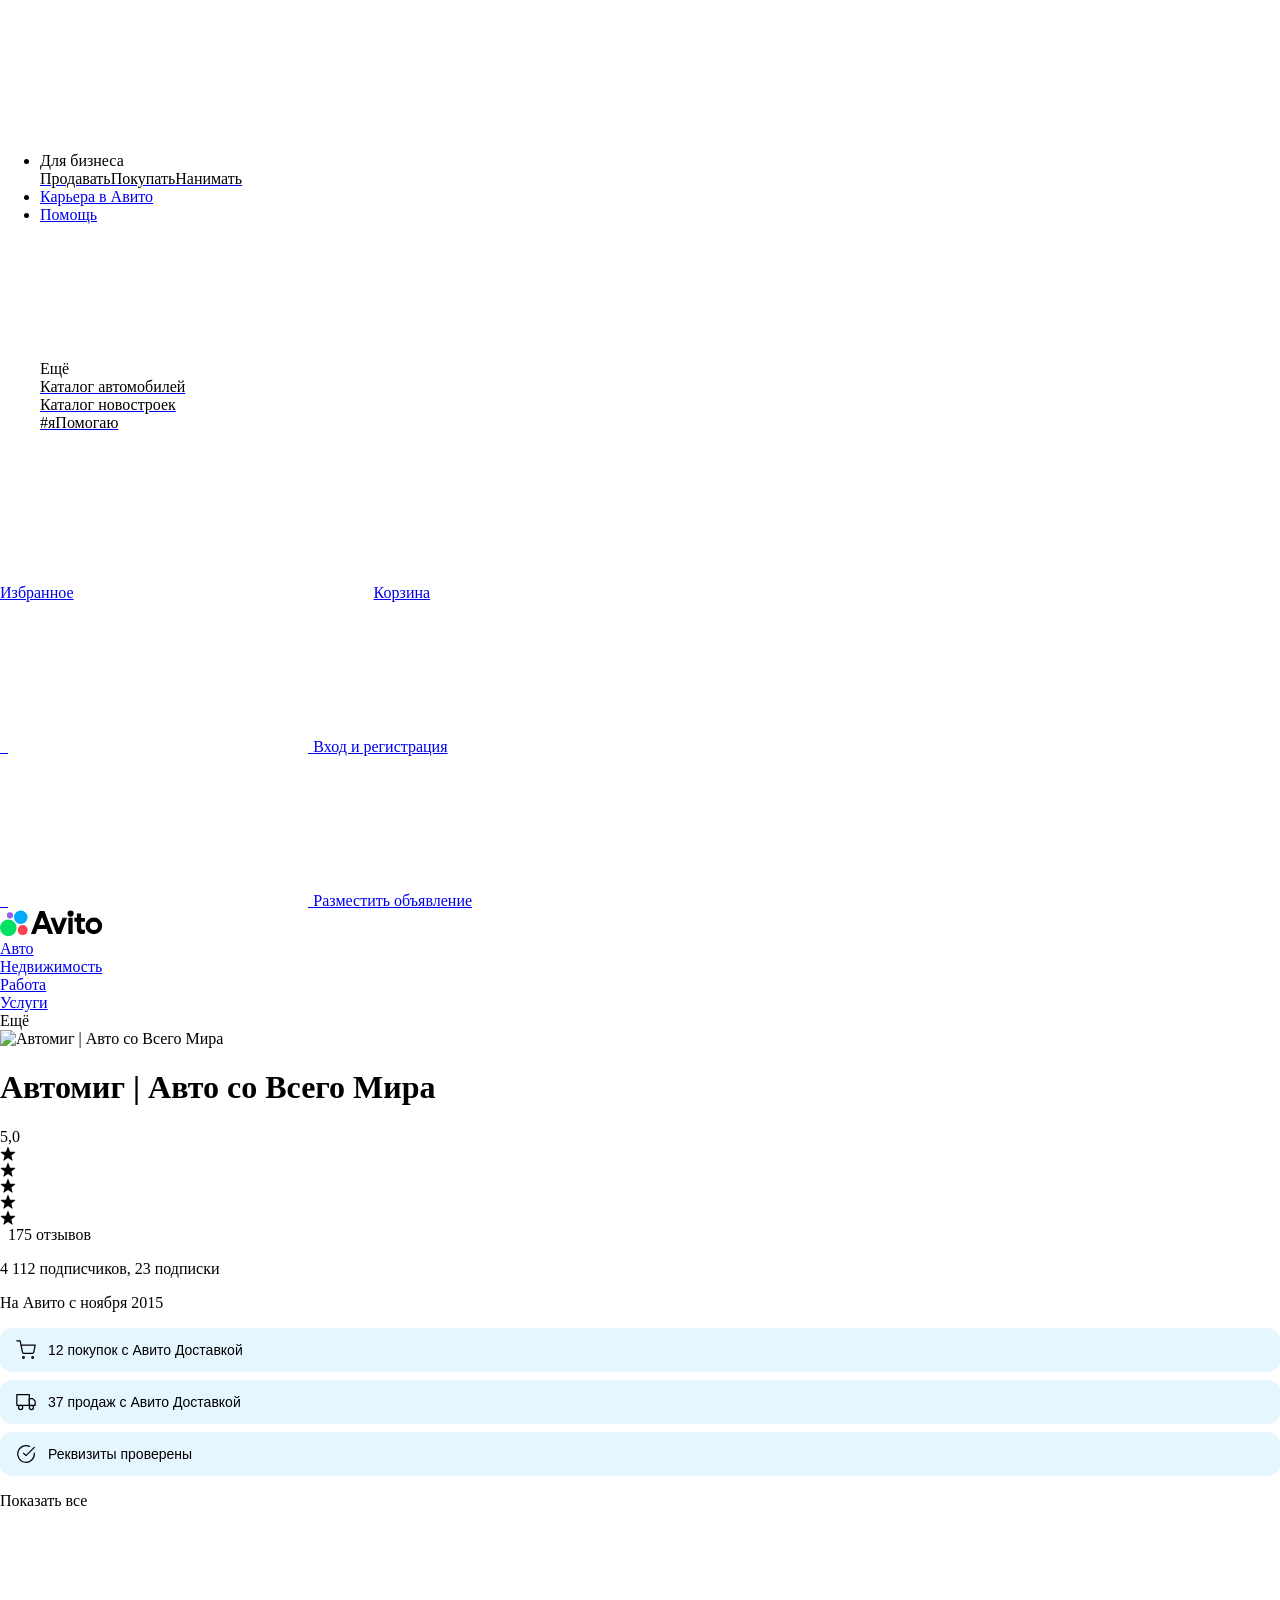
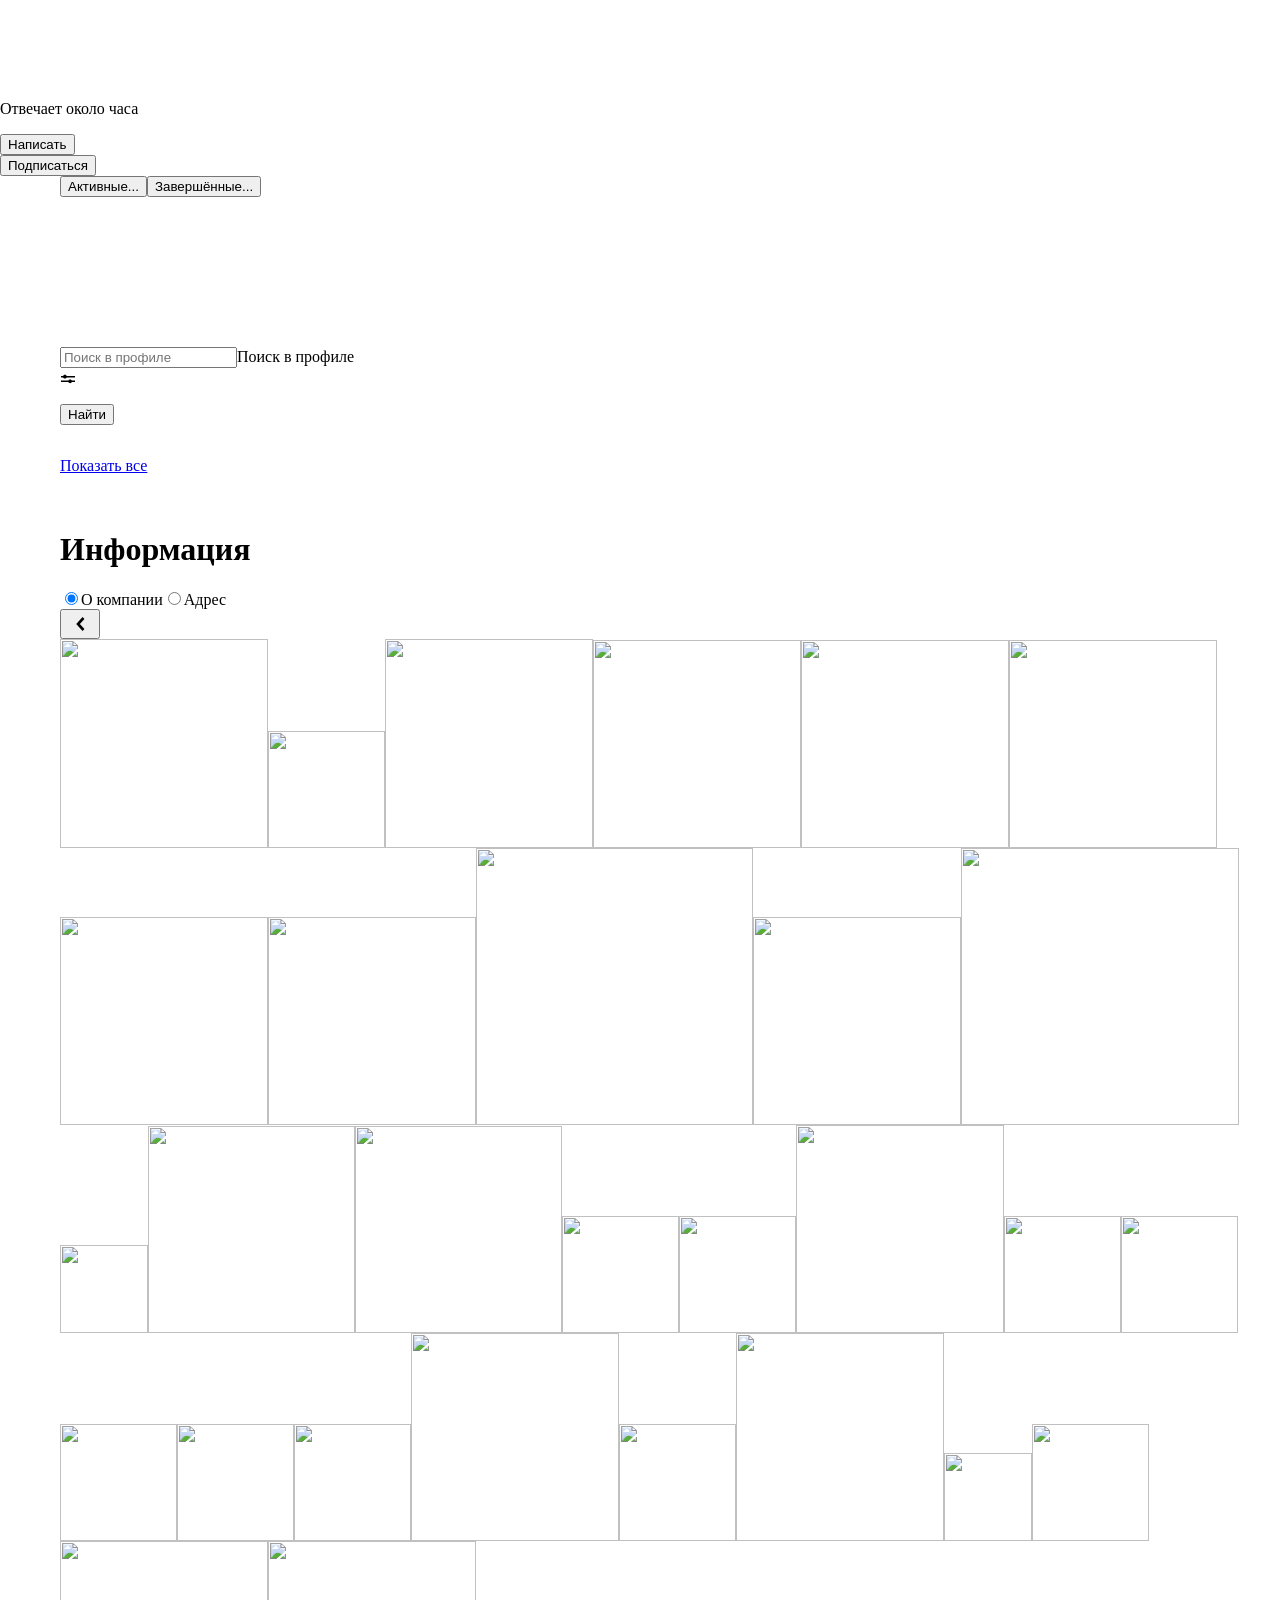
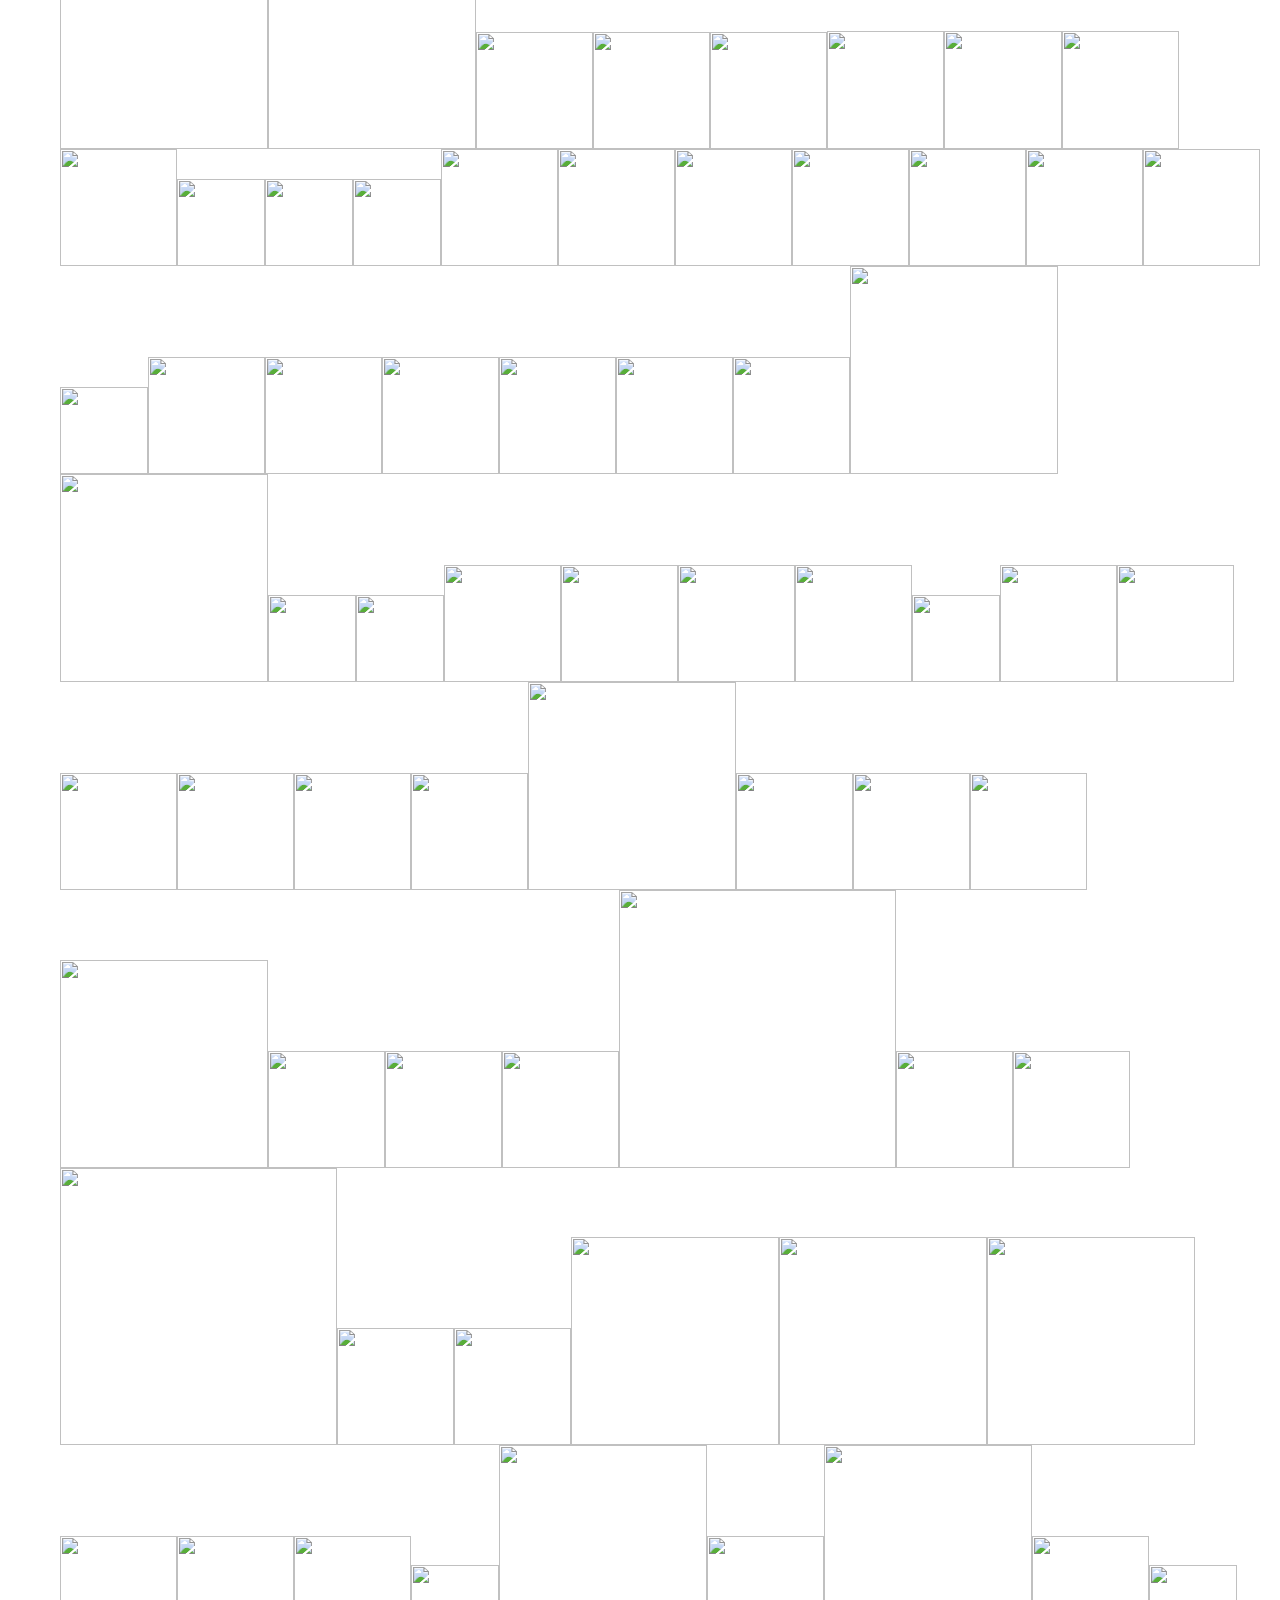
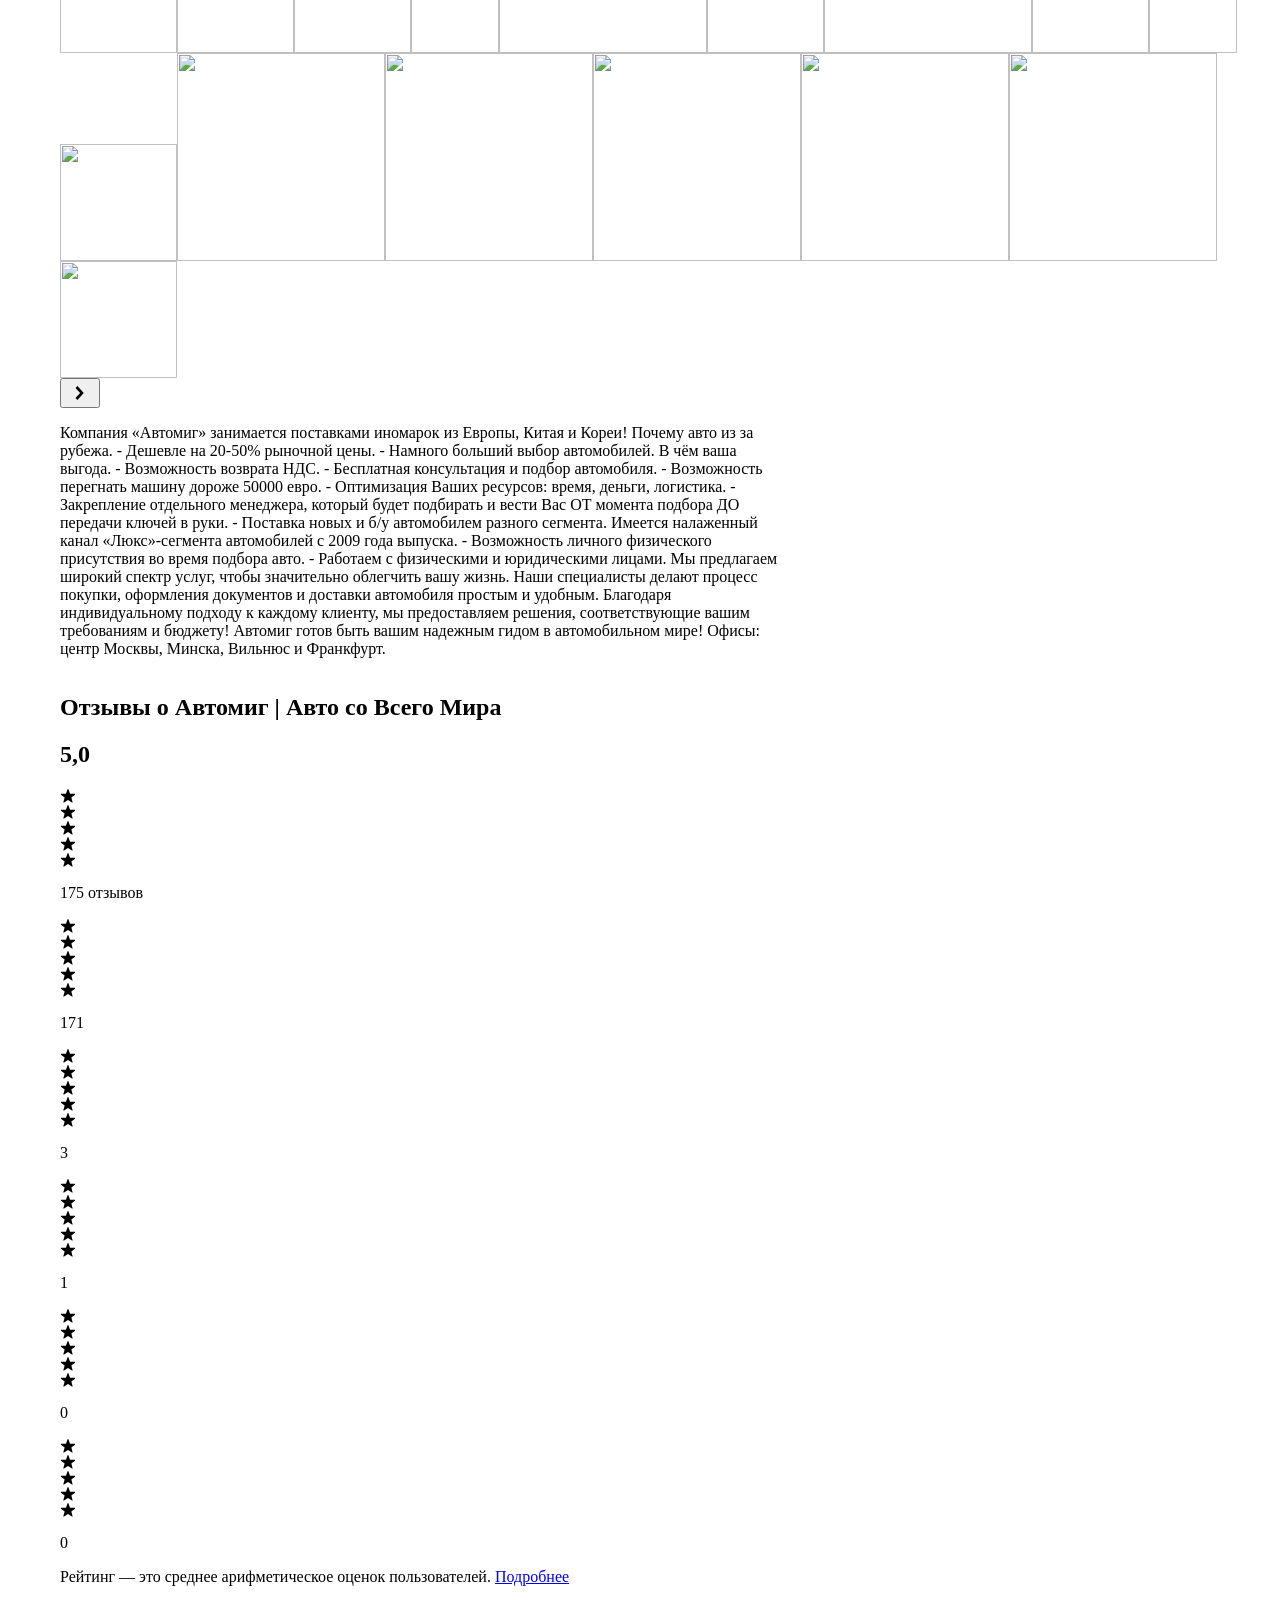
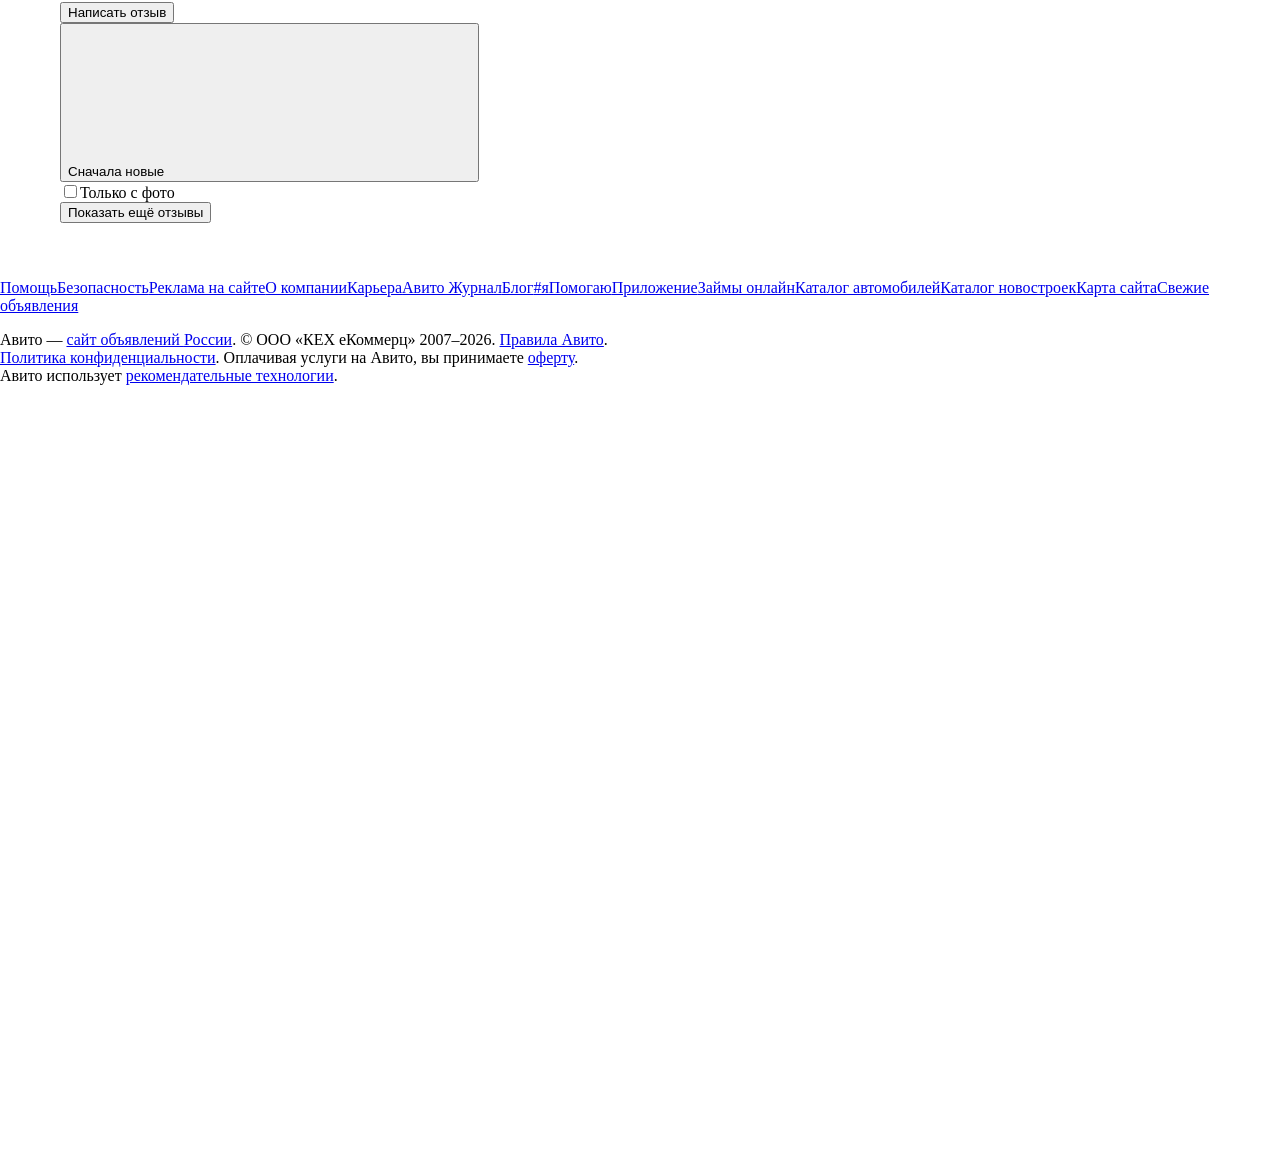
==== commit abe9f436: "Force layout flush left and set viewport to 1340px to eliminate white gaps on mobile" ====
--- a/index.html
+++ b/index.html
@@ -11,7 +11,7 @@
 <meta content="on" http-equiv="cleartype"/>
 <meta content="499bdc75d3636c55" name="yandex-verification"/>
 <meta content="7iEzRRMJ2_0p66pVS7wTYYvhZZSFBdzL5FVml4IKUS0" name="google-site-verification"/>
-<meta content="width=1280" data-rh="true" name="viewport"/>
+<meta content="width=1340" data-rh="true" name="viewport"/>
 <meta content="Авито — Объявления на сайте Авито" data-rh="true" name="description"/>
 <meta content="https://m.avito.ru/icons/touch-icon-512x512.png" data-rh="true" property="og:image"/>
 <meta content="512" data-rh="true" property="og:image:width"/>
--- a/responsive.css
+++ b/responsive.css
@@ -1,7 +1,17 @@
-/* responsive.css - safe version */
-/* Remove forced viewport limits to allow width=1200 scaling */
+/* responsive.css - fixed version */
 html, body {
     overflow-x: hidden !important;
+    margin: 0 !important;
+    padding: 0 !important;
+}
+
+/* Force the main layout container to align left and not center-margin */
+.a59caa5db7f98e1d,
+[class*='adba4dc50f72daf1'],
+[class*='_8d1c213637ecd63a'] {
+    margin-left: 0 !important;
+    margin-right: 0 !important;
+    max-width: none !important;
 }
 
 img {
@@ -9,6 +19,15 @@
     height: auto !important;
 }
 
-@media (max-width: 768px) {
-    /* Slight adjustments if needed, but width=1200 mostly ignores this */
+/* Ensure the exact-width containers do not push layout */
+.beduin-exact-width {
+    margin-right: 0 !important;
 }
+
+@media (max-width: 1400px) {
+    /* If the screen is small, shift the whole layout to the left to remove the gap */
+    #app > div {
+        margin-left: 0 !important;
+        padding-left: 0 !important;
+    }
+}
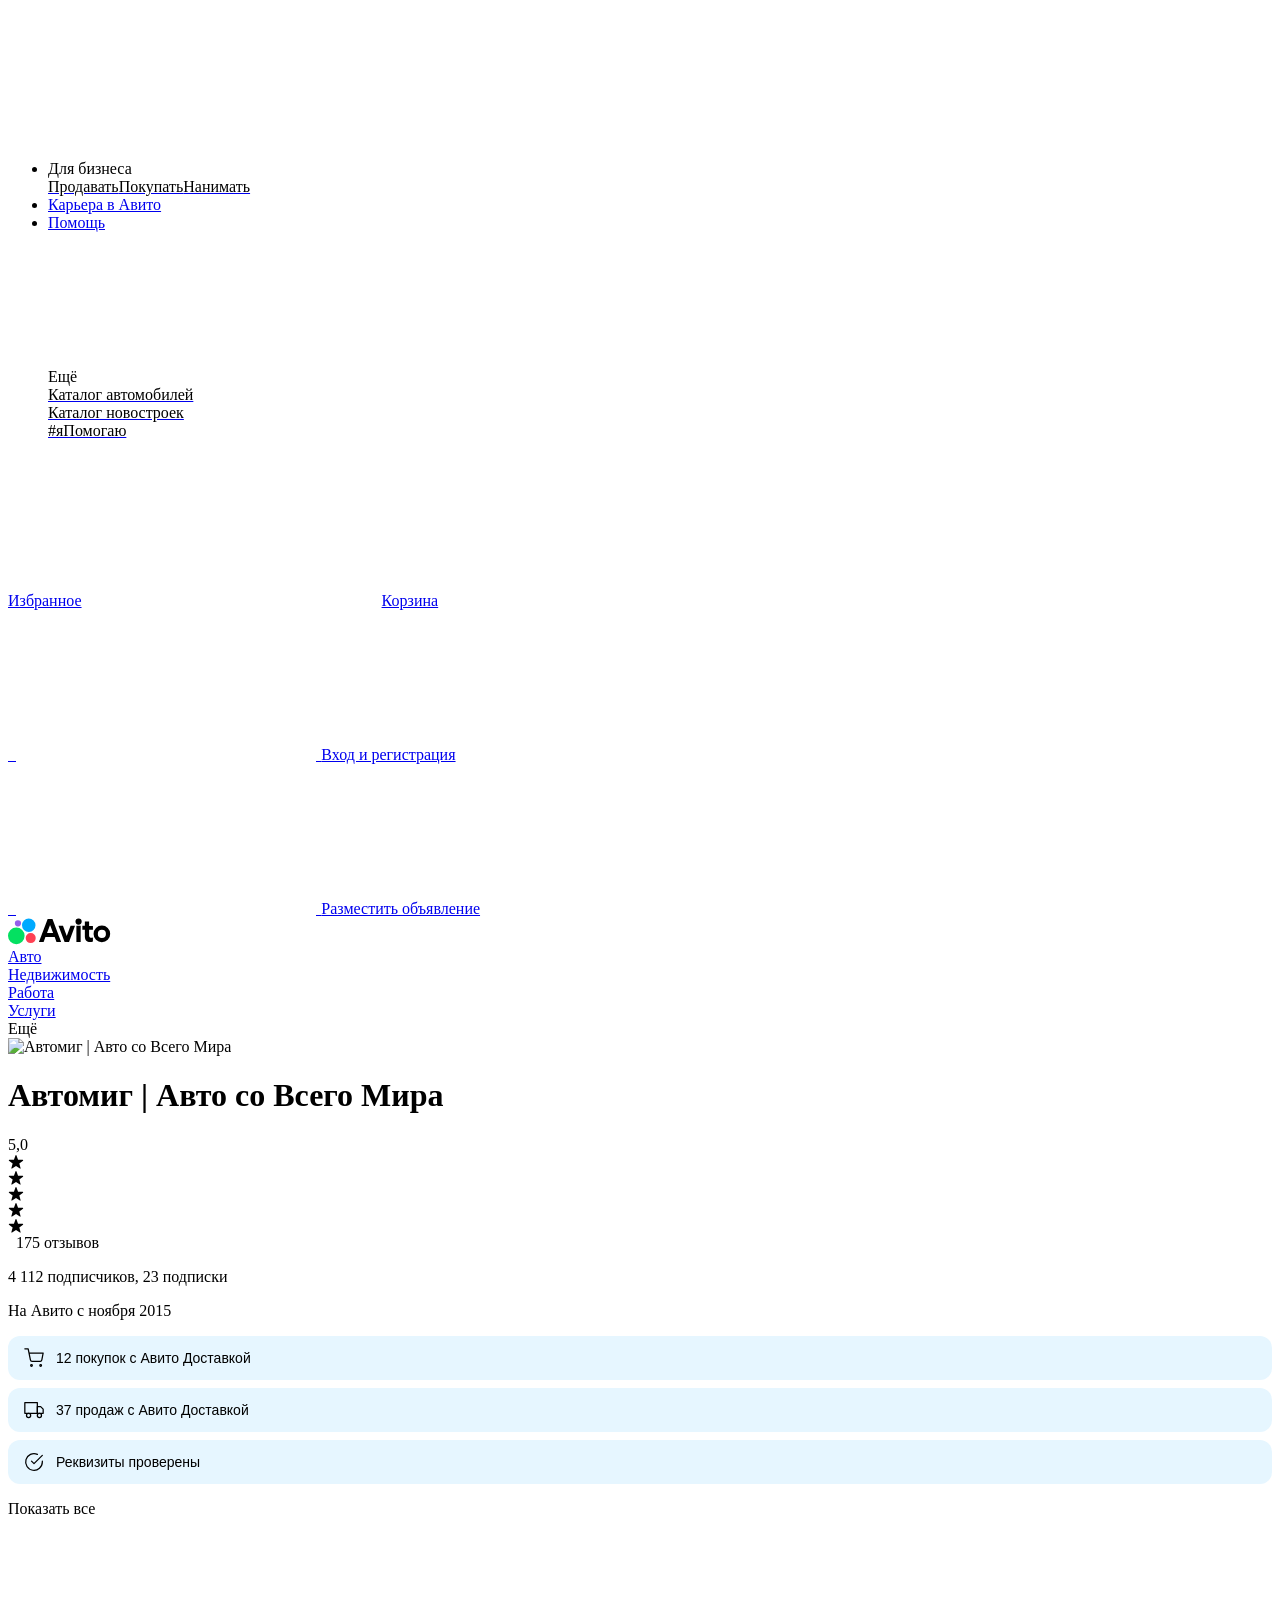
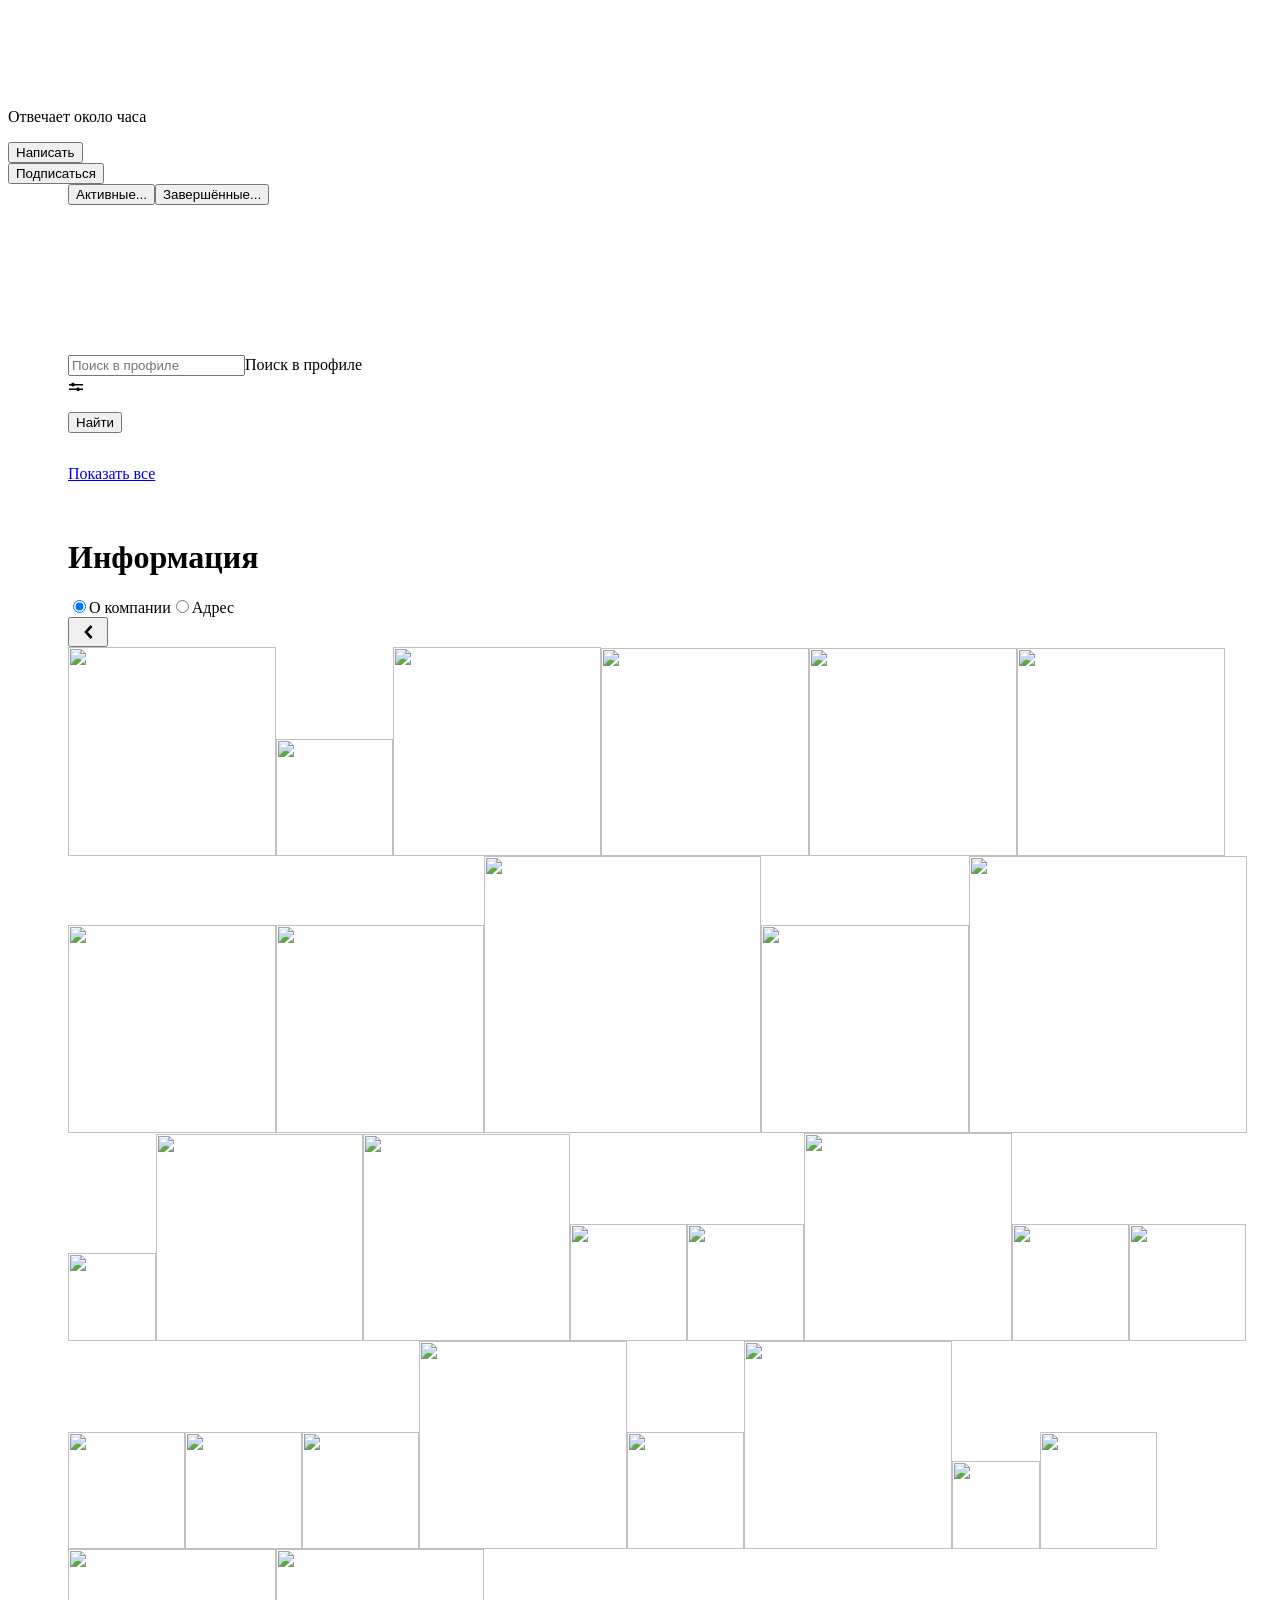
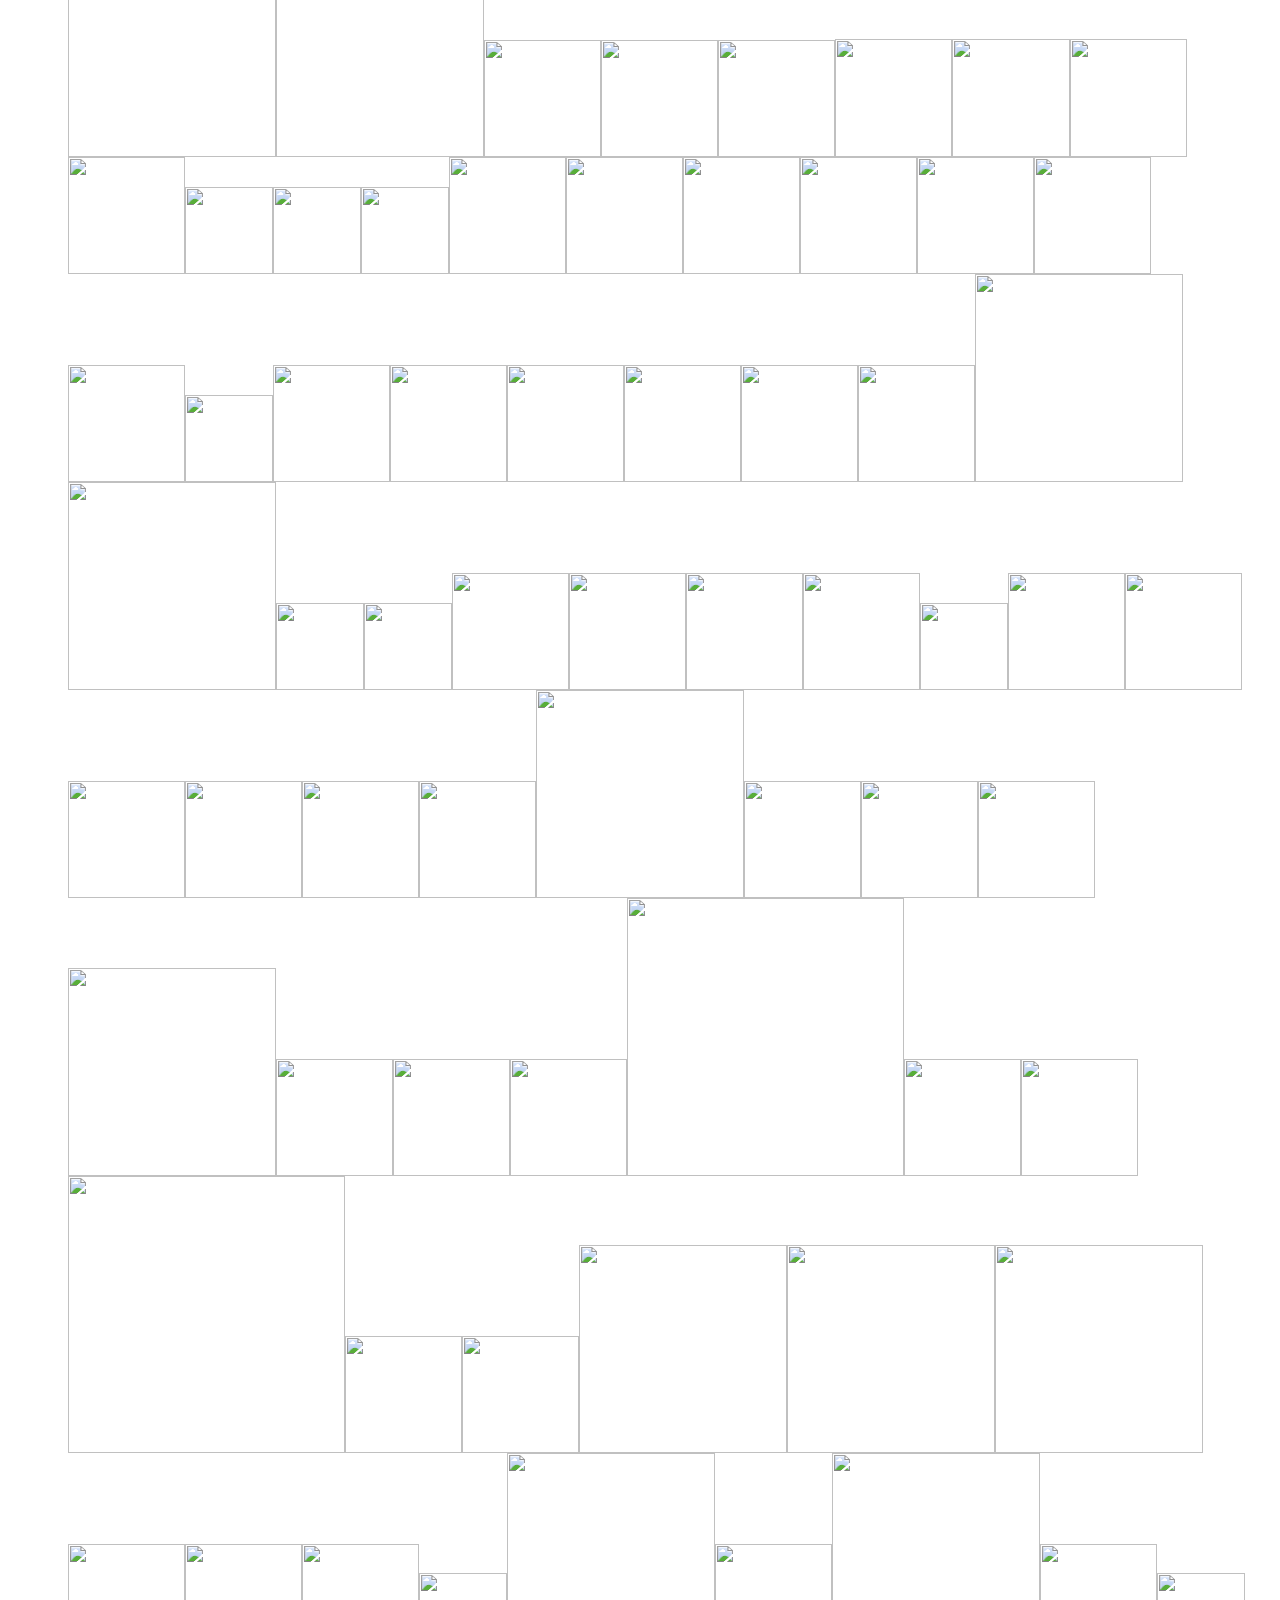
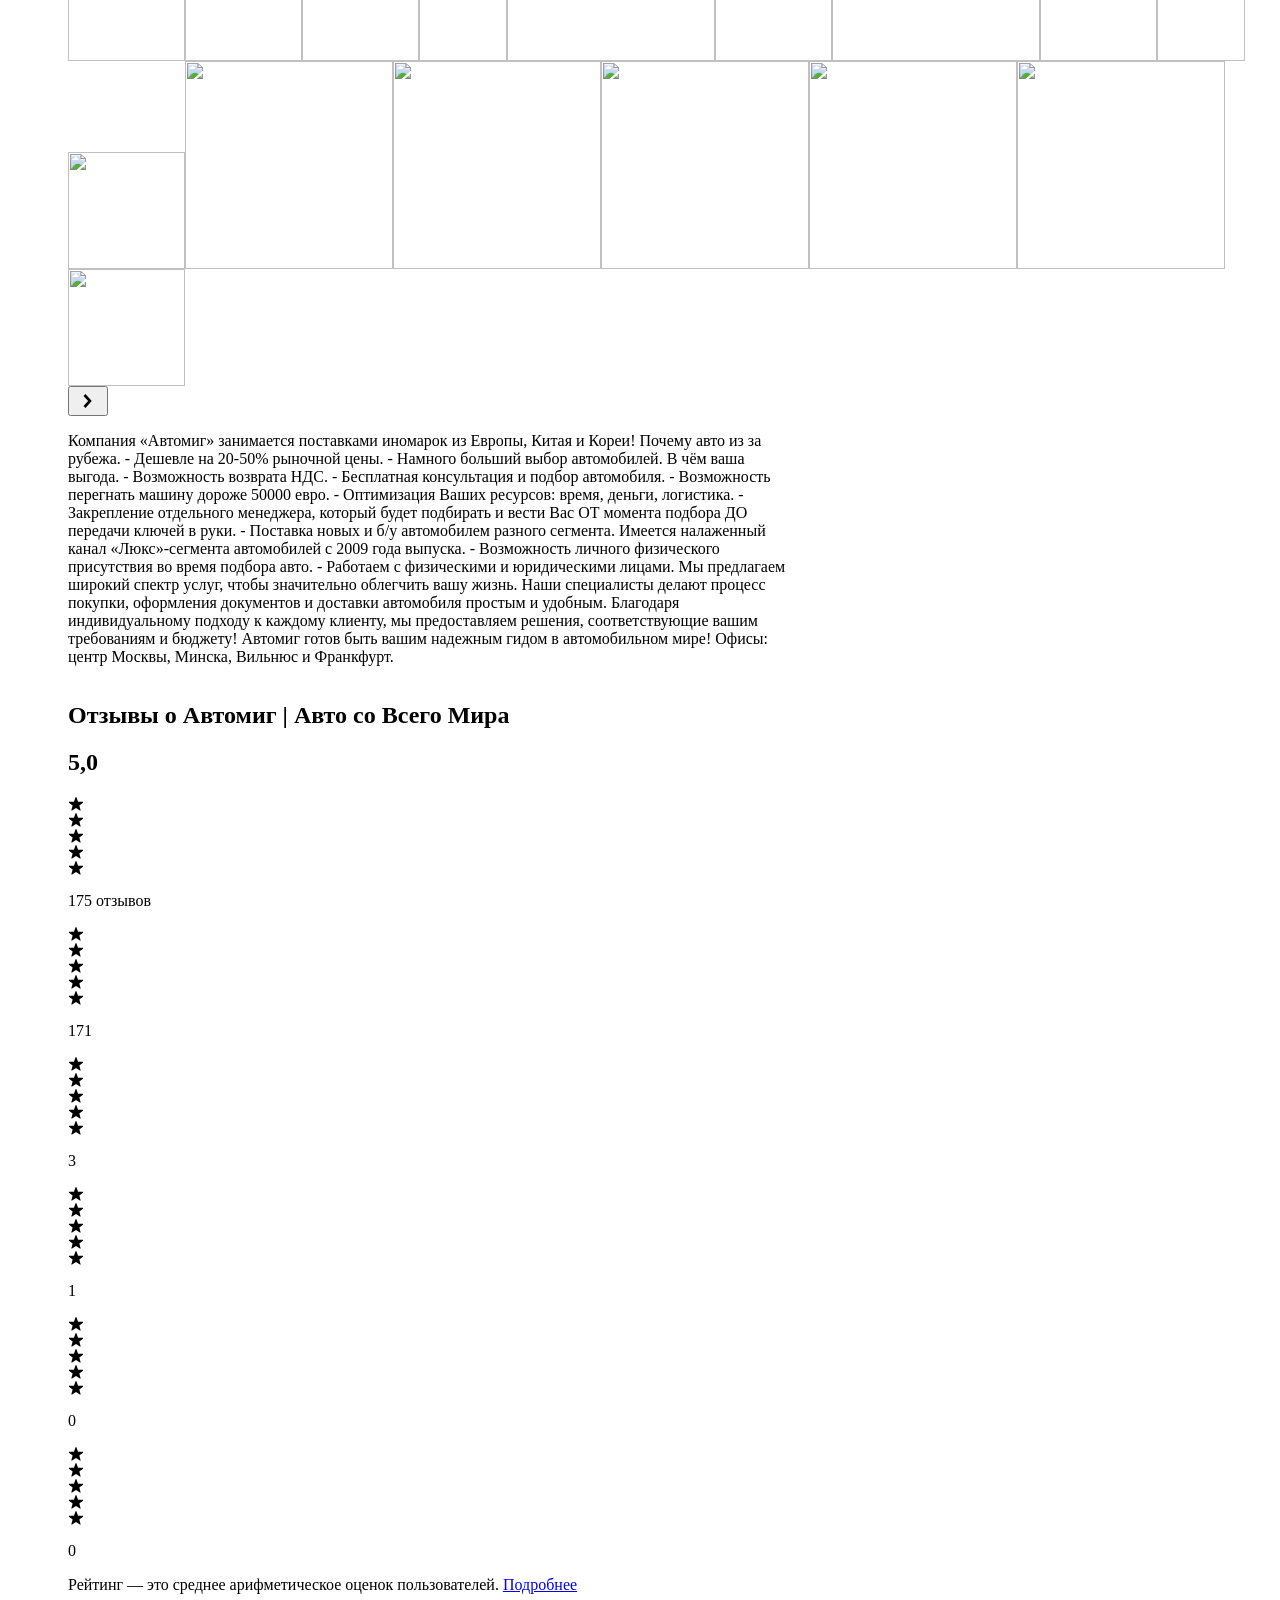
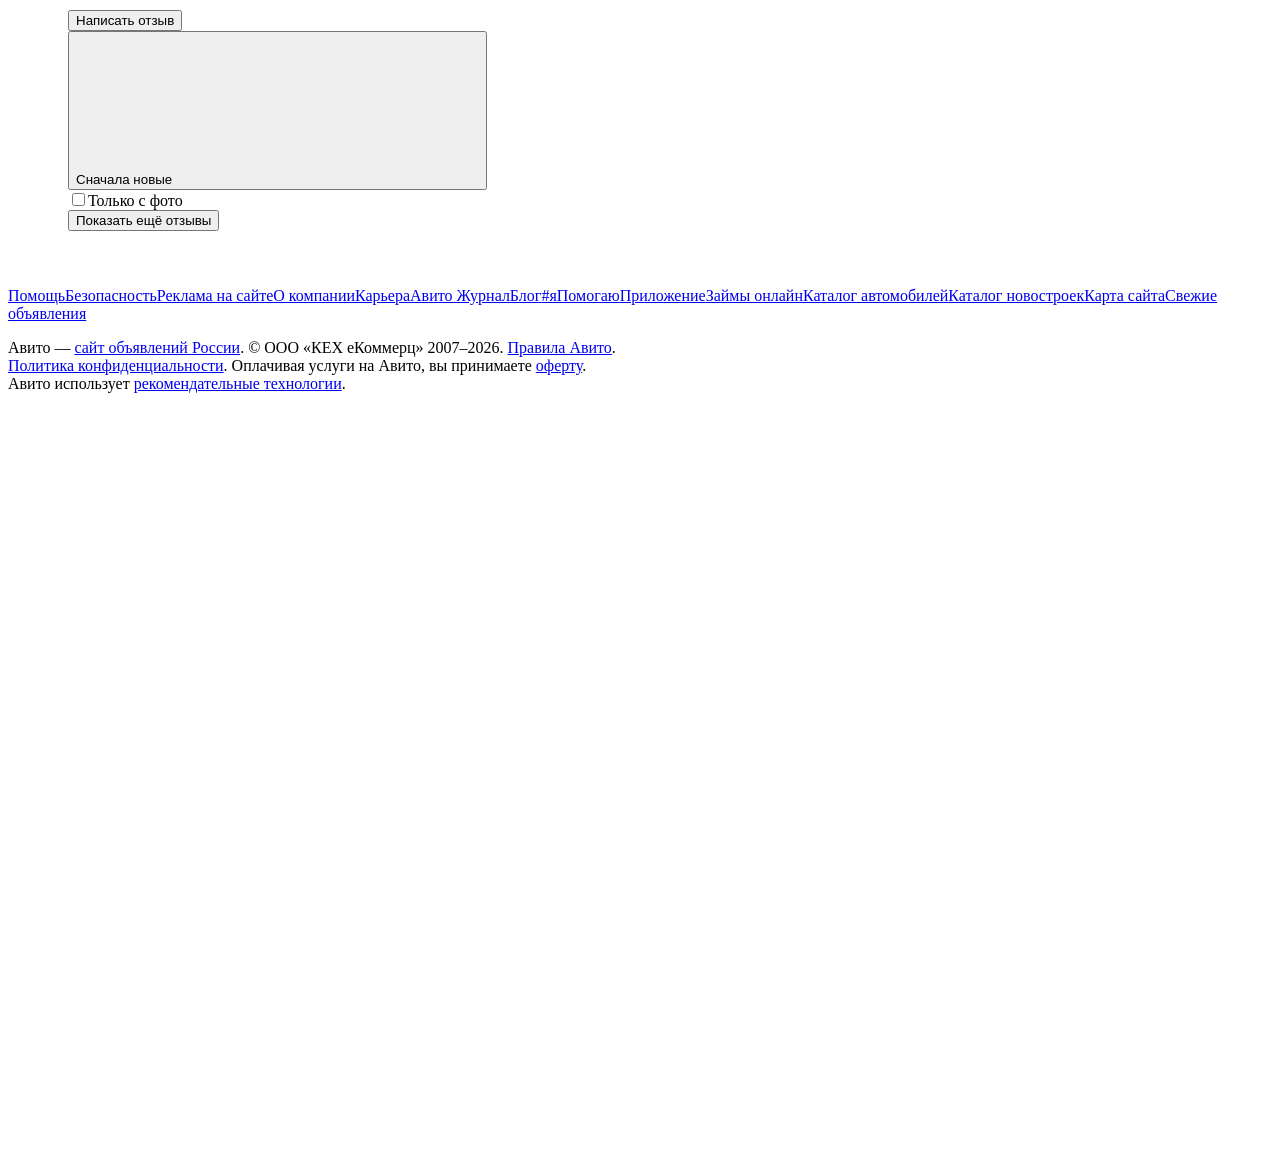
==== commit ab247477: "Revert viewport to 1400px and remove css margin hacks per user request" ====
--- a/index.html
+++ b/index.html
@@ -11,7 +11,7 @@
 <meta content="on" http-equiv="cleartype"/>
 <meta content="499bdc75d3636c55" name="yandex-verification"/>
 <meta content="7iEzRRMJ2_0p66pVS7wTYYvhZZSFBdzL5FVml4IKUS0" name="google-site-verification"/>
-<meta content="width=1340" data-rh="true" name="viewport"/>
+<meta content="width=1400" data-rh="true" name="viewport"/>
 <meta content="Авито — Объявления на сайте Авито" data-rh="true" name="description"/>
 <meta content="https://m.avito.ru/icons/touch-icon-512x512.png" data-rh="true" property="og:image"/>
 <meta content="512" data-rh="true" property="og:image:width"/>
--- a/responsive.css
+++ b/responsive.css
@@ -1,17 +1,7 @@
-/* responsive.css - fixed version */
+/* responsive.css - safe version */
+/* Remove forced viewport limits to allow width scaling */
 html, body {
     overflow-x: hidden !important;
-    margin: 0 !important;
-    padding: 0 !important;
-}
-
-/* Force the main layout container to align left and not center-margin */
-.a59caa5db7f98e1d,
-[class*='adba4dc50f72daf1'],
-[class*='_8d1c213637ecd63a'] {
-    margin-left: 0 !important;
-    margin-right: 0 !important;
-    max-width: none !important;
 }
 
 img {
@@ -19,15 +9,6 @@
     height: auto !important;
 }
 
-/* Ensure the exact-width containers do not push layout */
-.beduin-exact-width {
-    margin-right: 0 !important;
+@media (max-width: 768px) {
+    /* Safe overrides */
 }
-
-@media (max-width: 1400px) {
-    /* If the screen is small, shift the whole layout to the left to remove the gap */
-    #app > div {
-        margin-left: 0 !important;
-        padding-left: 0 !important;
-    }
-}
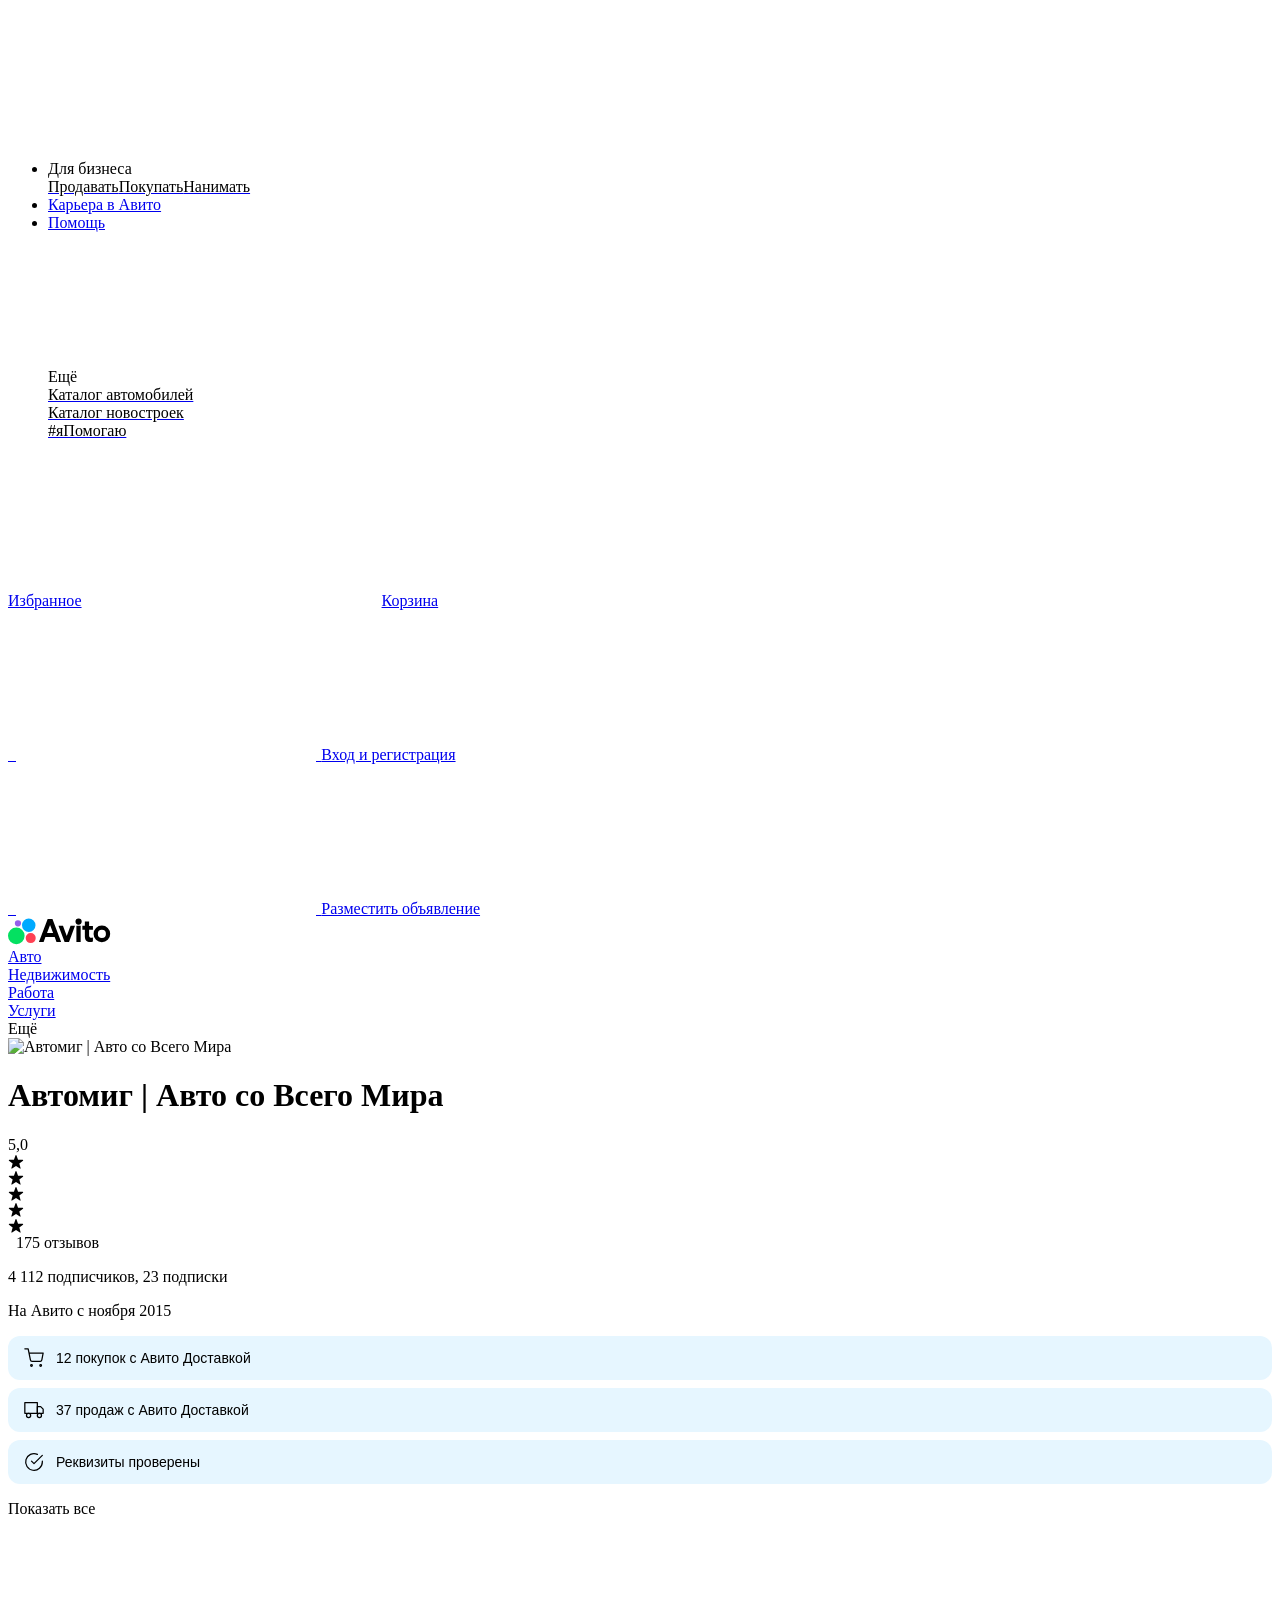
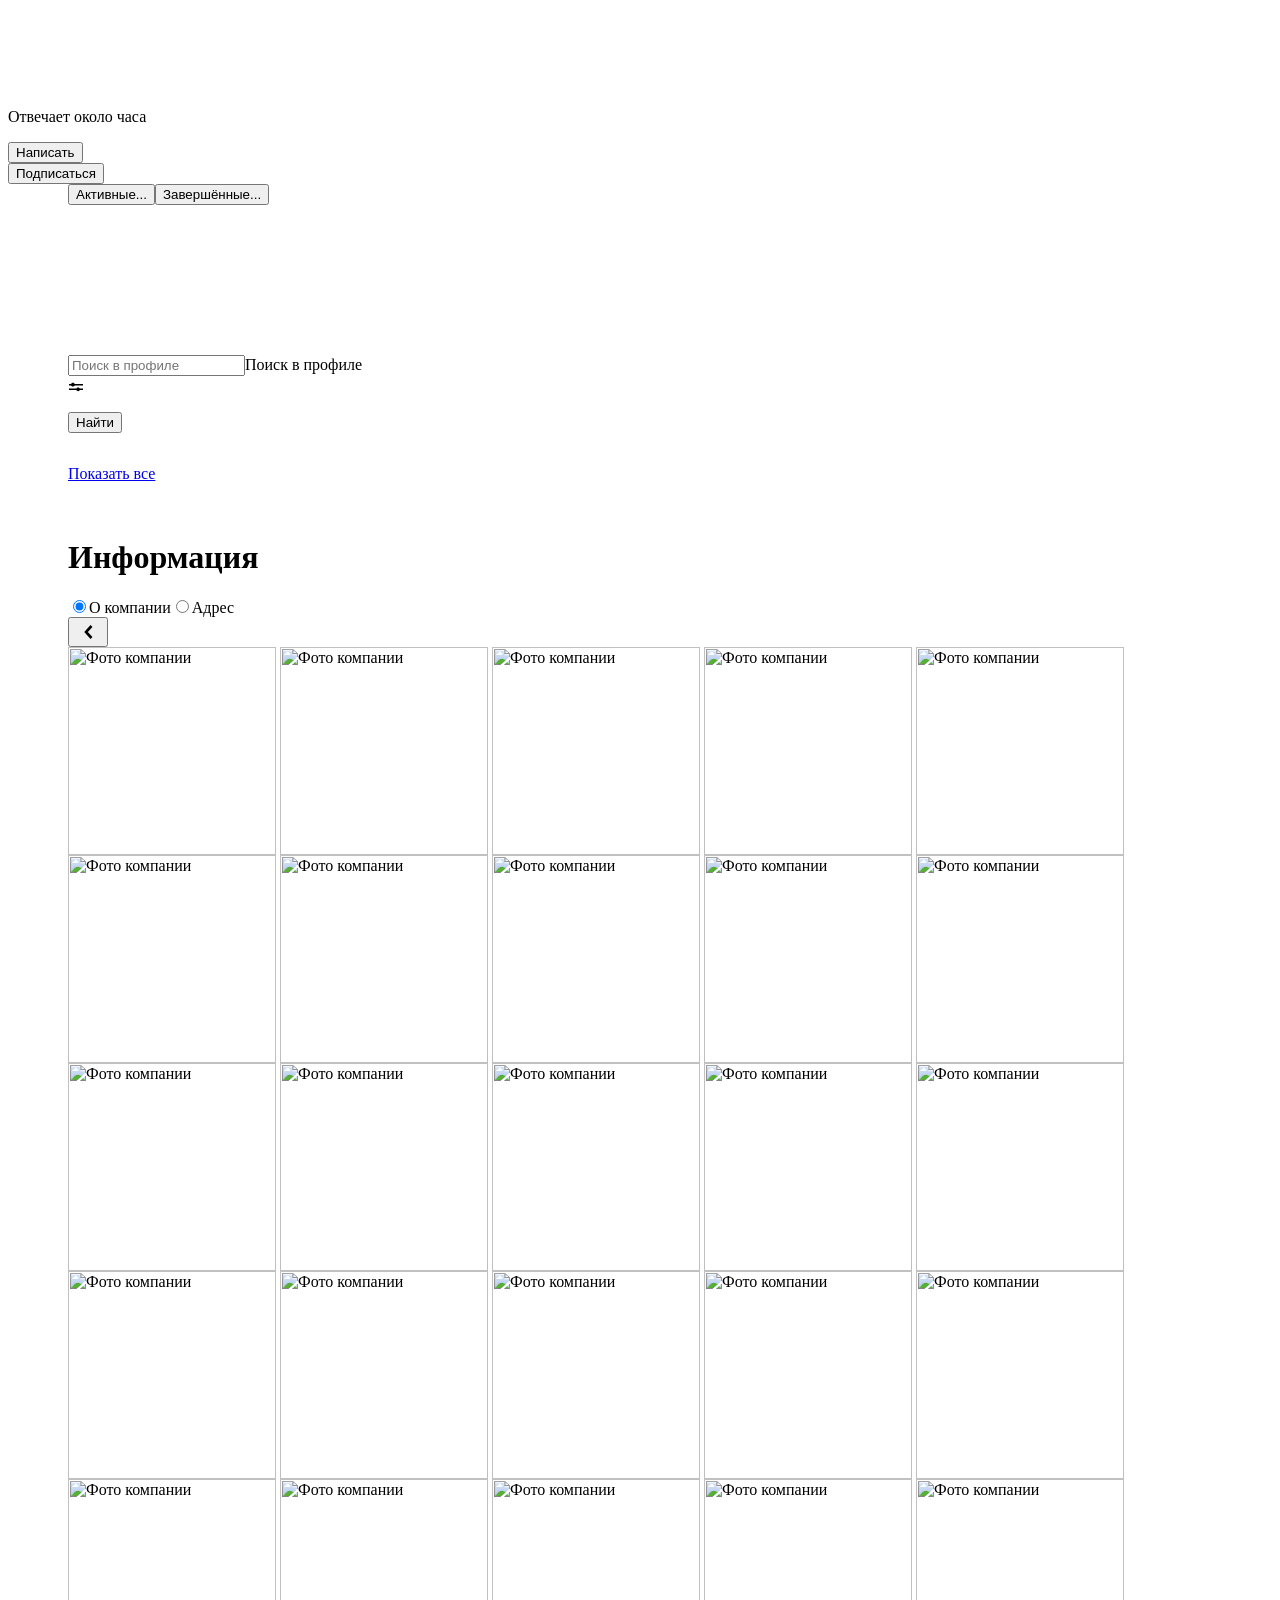
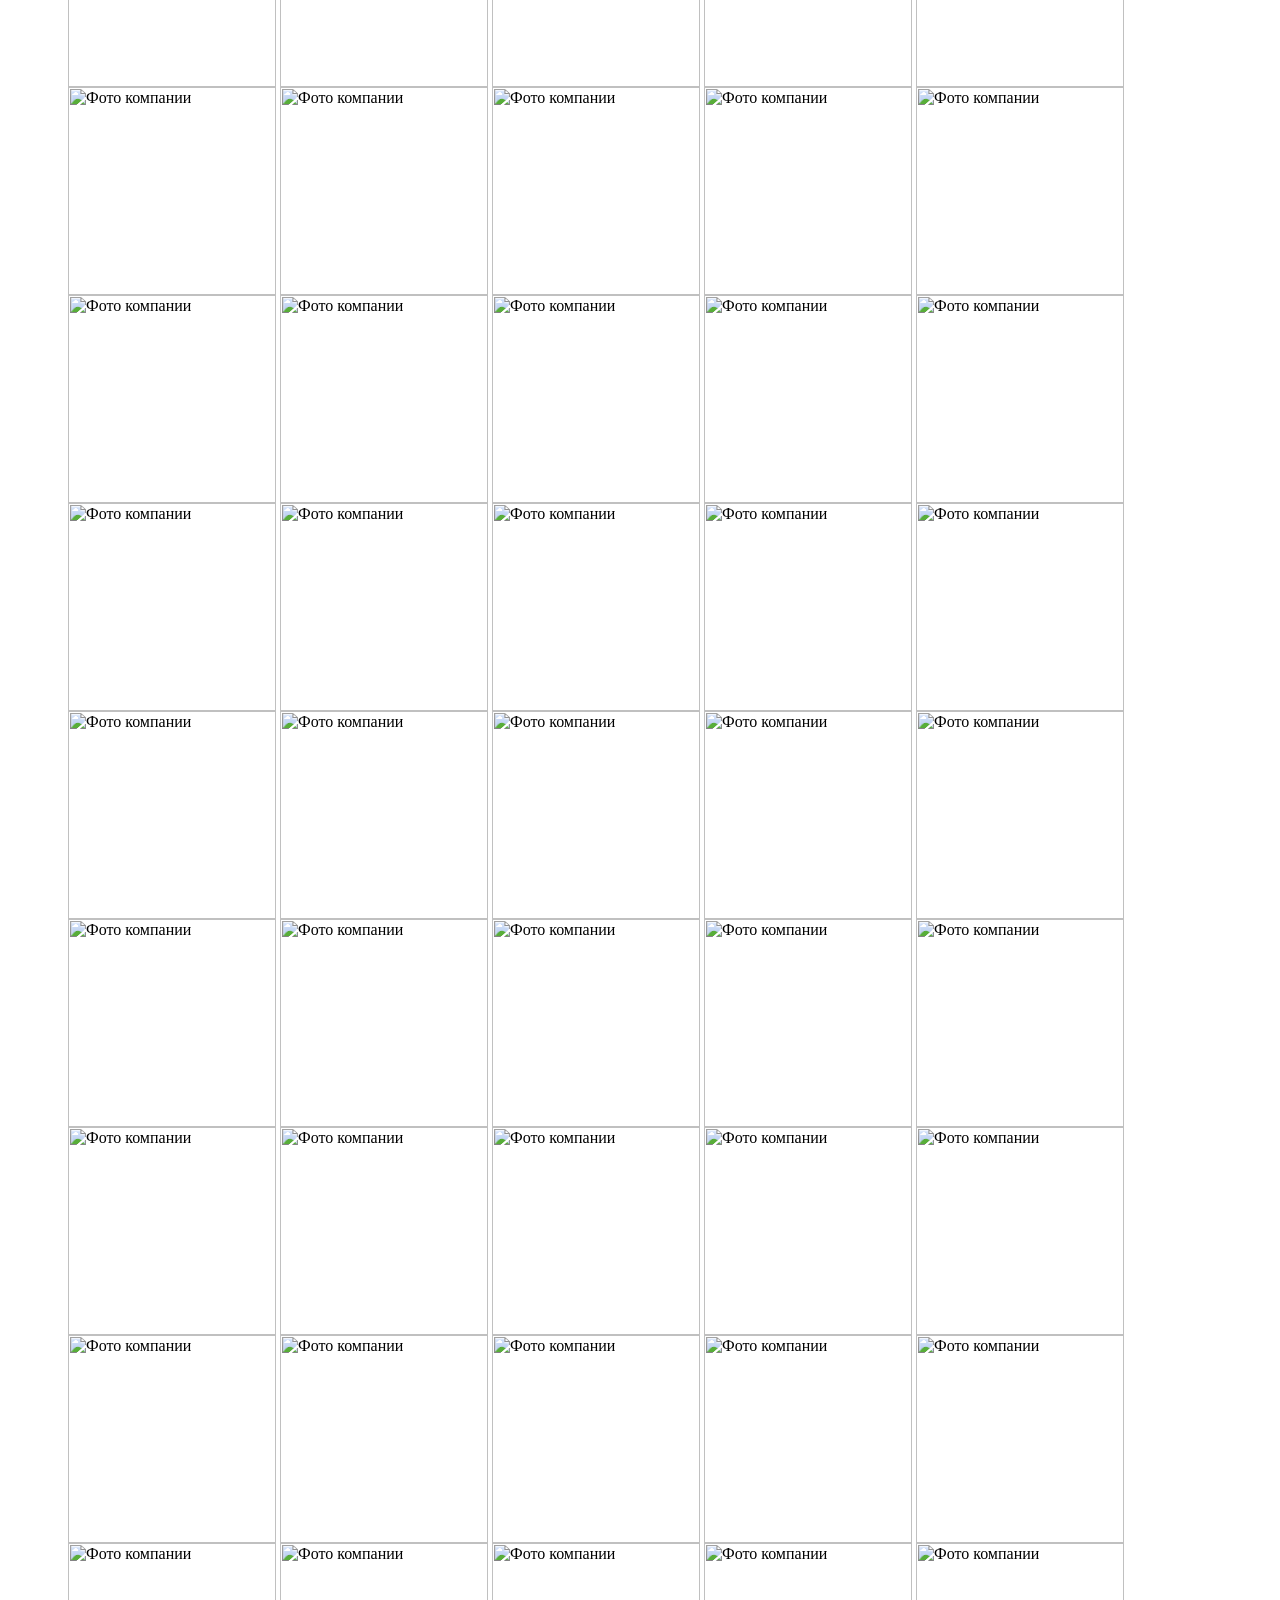
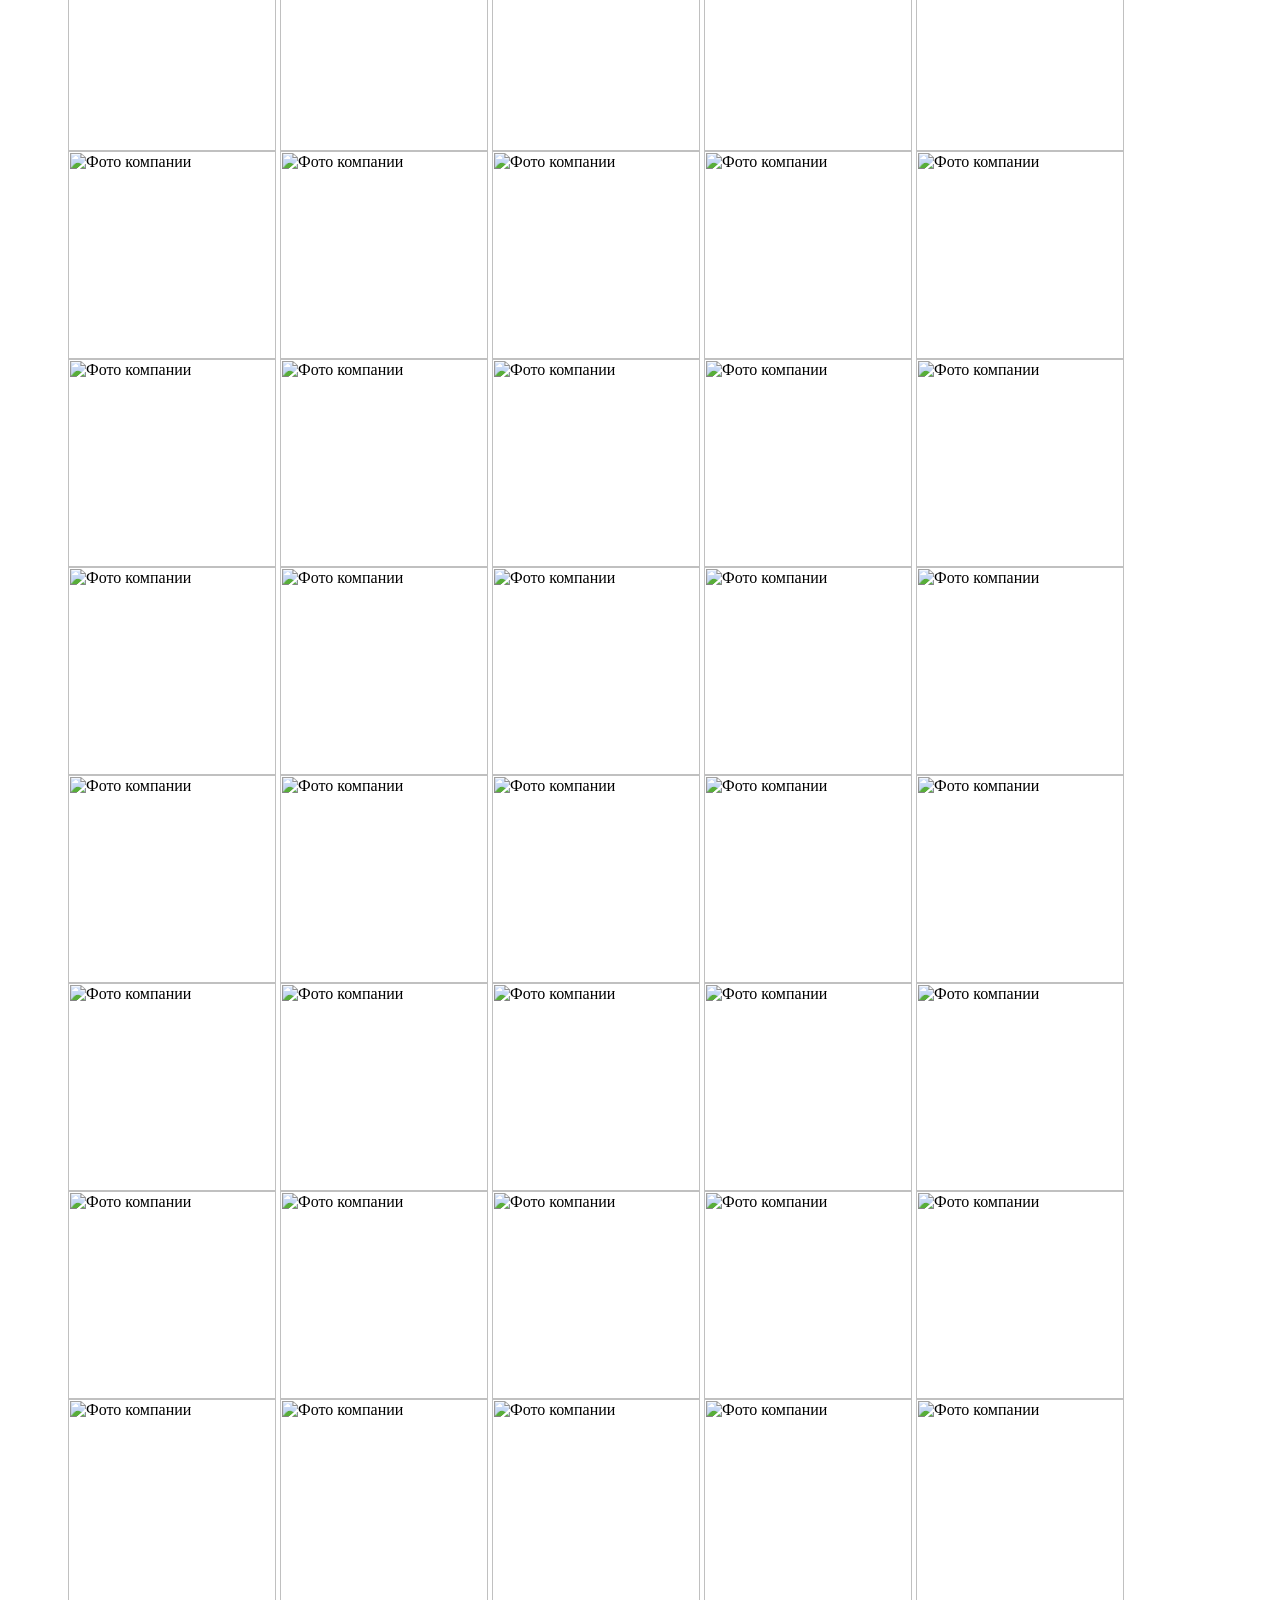
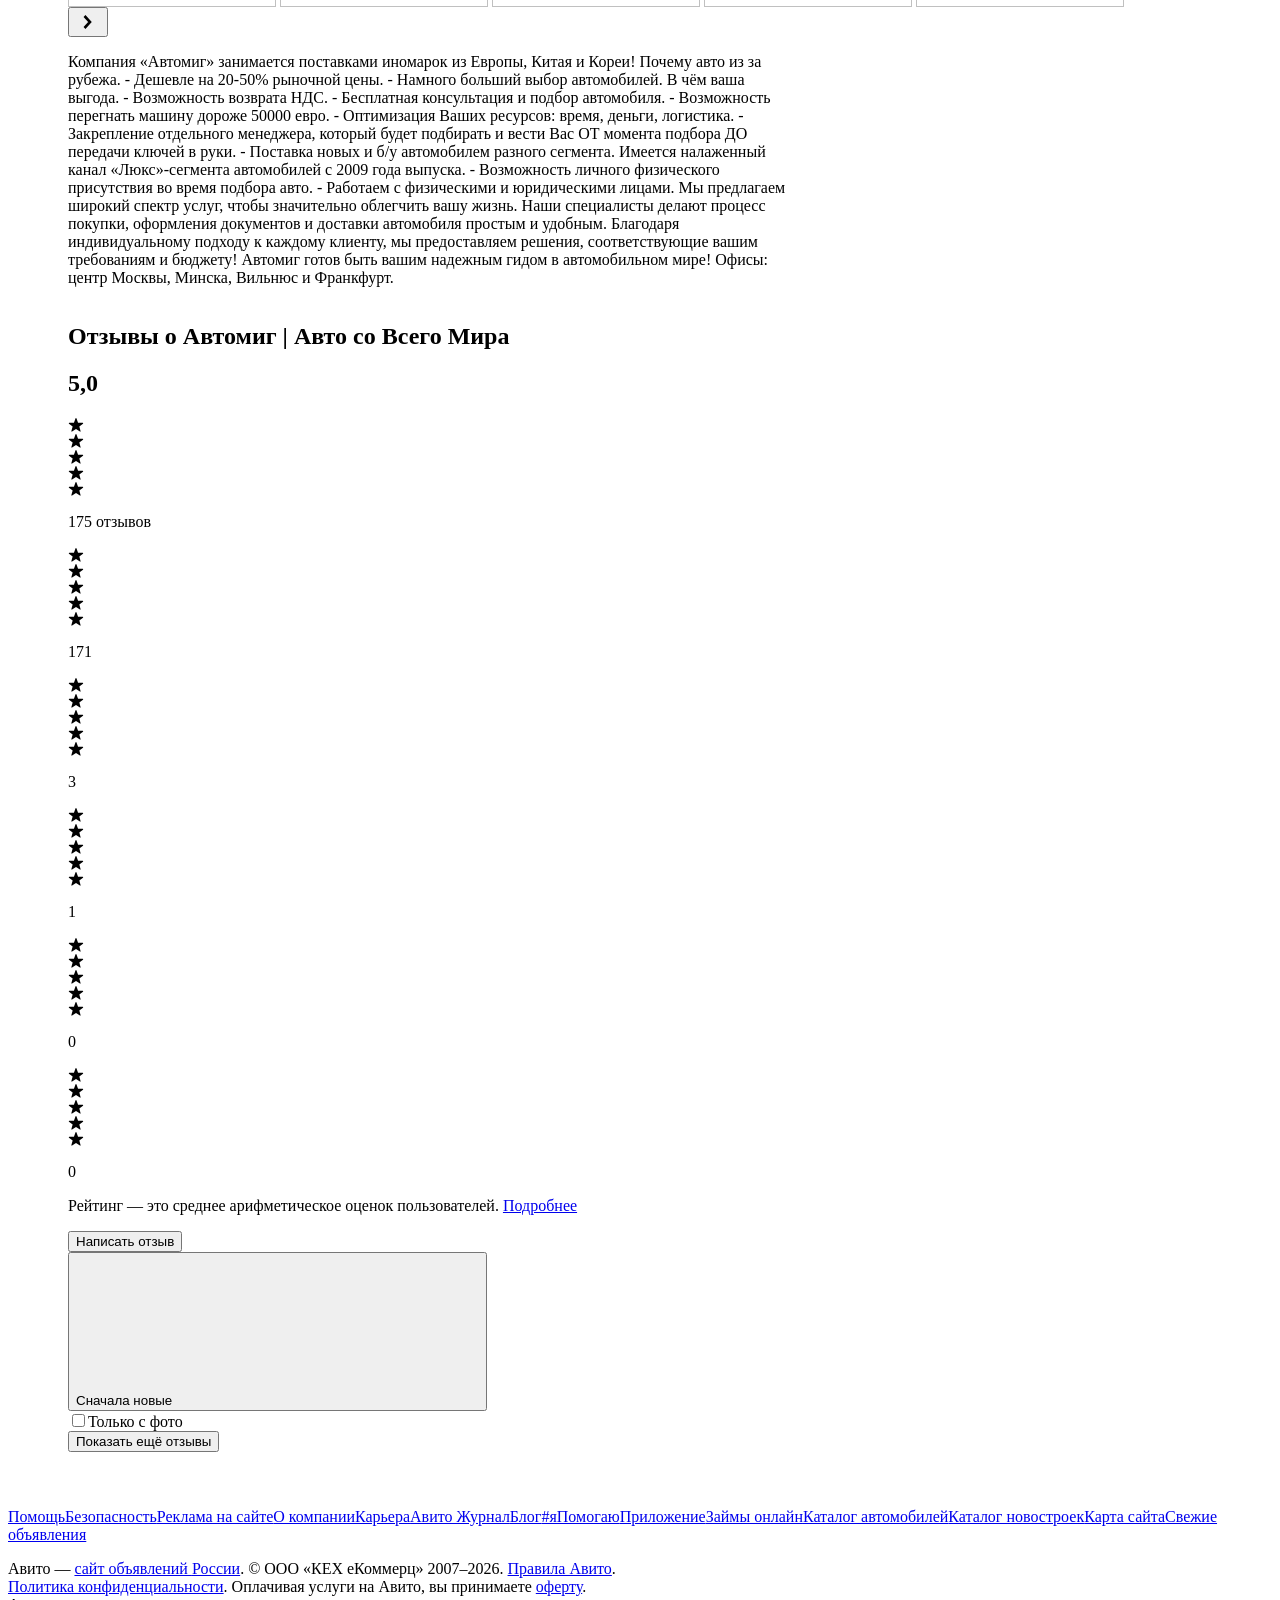
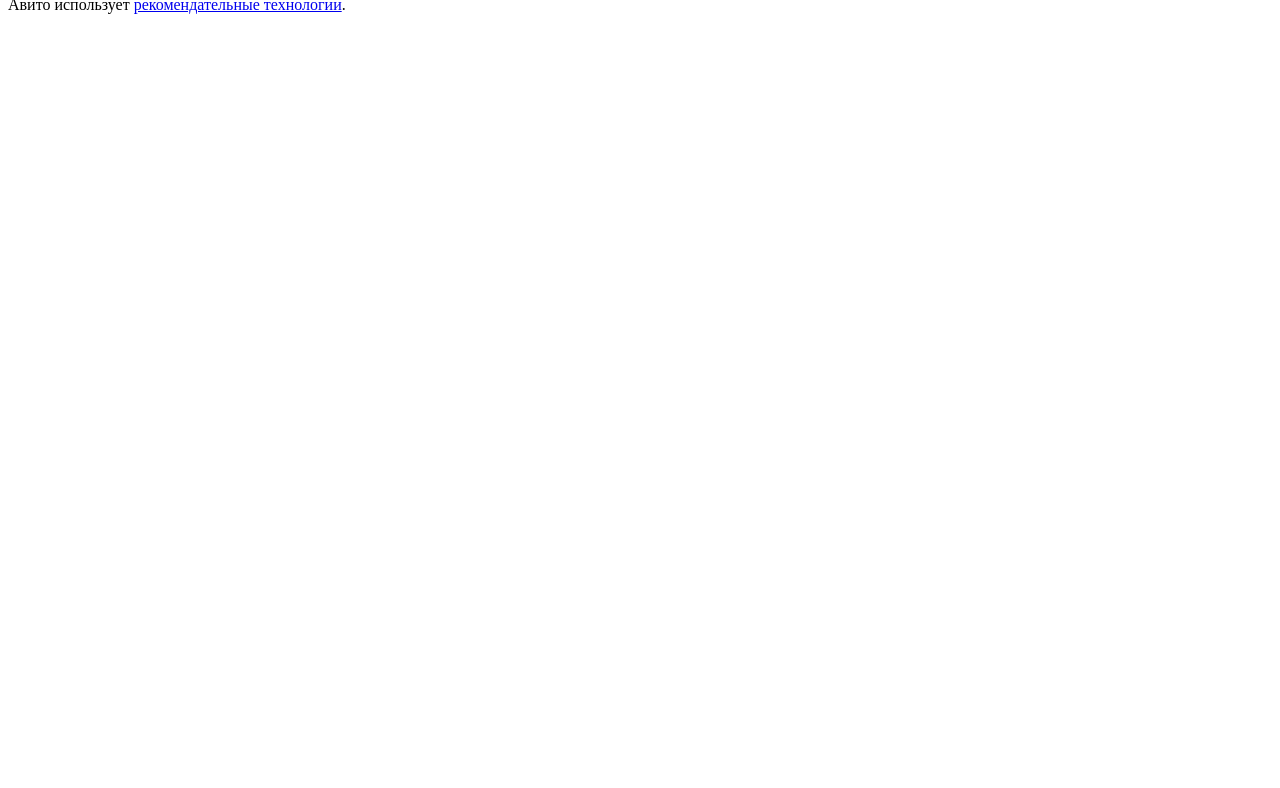
==== commit 4574d93d: "Update company photos in index.html" ====
--- a/index.html
+++ b/index.html
@@ -1688,7 +1688,7 @@
 <div class="Carousel-module-content-wrap-rGemz">
 <div class="Carousel-module-content-KXH8S" style="padding-left:0">
 <div class="Carousel-module-list-XIvtu" role="list">
-<img class="Gallery-module-image-rW4ZY" src="https://30.img.avito.st/image/1/1.A9D5PLasPVxNH7m7QCMqoZ0crjtP.pP3iBTY7LgTfZ1wAX9tPQR2uyVhScK4HijUR6kia_b4?cqp=2.d_Zf6Bm1shCMrOHY-Vj18hvV6BjwI358IHMSOoasWlTdJXwRxVlJDedyKiY=" style="width:208.05803571428572px"/><img class="Gallery-module-image-rW4ZY" src="https://80.img.avito.st/image/1/1.aQacX7asV4oofNNtJRRldvh_xO0q.XYfJUVN5_SQDBnpyX5X5W4maNfERuxILeCV3Q67izoc" style="width:116.9673640167364px"/><img class="Gallery-module-image-rW4ZY" src="https://70.img.avito.st/image/1/1.RVRcsbase9jokv8_5aJBZHGR6L_q.UbUnqcgJLJJaoVeMrOzw4MWviI7zgU3w46dK5GQA-x8" style="width:208.23214285714286px"/><img class="Gallery-module-image-rW4ZY" src="https://20.img.avito.st/image/1/1.7tKO17as0F469FS5N5LQ0fCPQjk4.cktYwtr2-ZDYryJxXECJB0hO3NftZtVcnWrIPZyw-5I?cqp=2.d_Zf6Bm1shCMrOHY-Vj18hvV6BjwI358IHMSOoasWlTdJXwRxVlJDedyKiY=" style="width:208px"/><img class="Gallery-module-image-rW4ZY" src="https://00.img.avito.st/image/1/1.m-UrxLaspWmf5yGOkuvs4FWcNw6d.Z3AwaqFbmaNogxrnZRk_Ew04NeA9sSrPaUDvGk0oMUY?cqp=2.d_Zf6Bm1shCMrOHY-Vj18hvV6BjwI358IHMSOoasWlTdJXwRxVlJDedyKiY=" style="width:208px"/><img class="Gallery-module-image-rW4ZY" src="https://10.img.avito.st/image/1/1.prIcm7asmD6ouBzZpc7V3WDDClmq._coI7BmYRoo6Sbq3rLcb-D2uUN6kLf5DNP3p-6ASuKo?cqp=2.d_Zf6Bm1shCMrOHY-Vj18hvV6BjwI358IHMSOoasWlTdJXwRxVlJDedyKiY=" style="width:208px"/><img class="Gallery-module-image-rW4ZY" src="https://60.img.avito.st/image/1/1.wXmqj7as__UerHsSE5SLEtbXbZIc.mRwDJMgUZcn6Kkkn2wT8g3zKyqxwaVwWVZNtnBs2m5w" style="width:208px"/><img class="Gallery-module-image-rW4ZY" src="https://80.img.avito.st/image/1/1.9mqO1rasyOY69UwBN6OoZPCOWoE4._Un9u8qLe88hlUVjyIMDHvhBRD0rBdGZAJ-TaJ3Vd-c" style="width:208px"/><img class="Gallery-module-image-rW4ZY" src="https://50.img.avito.st/image/1/1.FrtTl7asKDfntKzQ6qIPu3m0u1Dl.OFK4uLxSPREdIQViW5d-keKsIR1tRKxxwWUOhafFo7g" style="width:277.3333333333333px"/><img class="Gallery-module-image-rW4ZY" src="https://40.img.avito.st/image/1/1.j4IVabassQ6hSjXprG6Qhj9KImmj.D4MDmYgViSJ0avwRamlNz7qvRQ1D9sgc_otdr63zeZU" style="width:208px"/><img class="Gallery-module-image-rW4ZY" src="https://70.img.avito.st/image/1/1.83cUWraszfugeUkcrSWZazx5Xpyi.xfI-peEqL-65TYlnoget5pjDjxXyg7HzL1RbB0c4YTs" style="width:277.3333333333333px"/><img class="Gallery-module-image-rW4ZY" src="https://50.img.avito.st/image/1/1.mUhO0basp8T68iMj9_qCVWPyNKP4.it3yukwvIysd5qGZCA4E3myfVWY5I9YRdUjOxB0tay0" style="width:87.75px"/><img class="Gallery-module-image-rW4ZY" src="https://80.img.avito.st/image/1/1.HDmdN7asIrUpFKZSJBZtP7cUsdIr.qBWAE0UqF7Cua3WH3peu3Hmf1E9c3ZedNMDWmzAzAyQ" style="width:207.13692946058092px"/><img class="Gallery-module-image-rW4ZY" src="https://60.img.avito.st/image/1/1.byGa3LasUa0u_9VKI5tLMrL_wsos.VOQg5CiEH1F8hfSUQaNcXjCnBuzBGxhlcurB17GUN1c" style="width:207.13692946058092px"/><img class="Gallery-module-image-rW4ZY" src="https://00.img.avito.st/image/1/1.L8RnabasEUjTSpWv3i5W2U9Kgi_R.tE4RPg9ovUF-iC-l80MViEm30kF_95JSPxgIXPBOSPo?cqp=2.d_Zf6Bm1shCMrOHY-Vj18hvV6BjwI358IHMSOoasWlTdJXwRxVlJDedyKiY=" style="width:117px"/><img class="Gallery-module-image-rW4ZY" src="https://50.img.avito.st/image/1/1.PyE4dLasAa2MV4VKgRNKOBVXksqO.HqokwFKJv2BcllbYxlqAU4fJppN_Tjb8gBCNGFuzEhc" style="width:117px"/><img class="Gallery-module-image-rW4ZY" src="https://90.img.avito.st/image/1/1.iolY97astAXs1DDi4frpmnXUJ2Lu.ThSt5XjMg14z15etOmIhXluNmDpsiVfHsJFfOKAb5wY" style="width:208px"/><img class="Gallery-module-image-rW4ZY" src="https://00.img.avito.st/image/1/1.rH_QsLaskvNkkxYUafHnEfiTAZRm.7c62cGVaxG0awpMr-sPozIi9CXl81SVZs_rq723zOoU?cqp=2.d_Zf6Bm1shCMrOHY-Vj18hvV6BjwI358IHMSOoasWlTdJXwRxVlJDedyKiY=" style="width:117px"/><img class="Gallery-module-image-rW4ZY" src="https://20.img.avito.st/image/1/1.vhBTtLasgJznlwR76tGJDXuXE_vl.Bguvw6CBzqqkXQ2YiXPE5VaYUmoXd9peiKQ-peUaAlA?cqp=2.d_Zf6Bm1shCMrOHY-Vj18hvV6BjwI358IHMSOoasWlTdJXwRxVlJDedyKiY=" style="width:117px"/><img class="Gallery-module-image-rW4ZY" src="https://40.img.avito.st/image/1/1.laT5ibasqyhNqi_PQLrqydSqOE9P.Wxsr_ImBfnbBGUJ1TrpaWi0ieFLscUbqnRvp0YOm4xU" style="width:117px"/><img class="Gallery-module-image-rW4ZY" src="https://60.img.avito.st/image/1/1.tg6gkLasiIIUswxlGeWhHYizG-UW.qwxXHuyyII69mMZL49WfuCxHit2suRsjo24qhh4bSFM" style="width:117px"/><img class="Gallery-module-image-rW4ZY" src="https://10.img.avito.st/image/1/1.f7x8yrasQTDI6cXXxa0Lu1bp0lfK.xMXafNsMQ3E7mEKLHO7OG_95cSNH4vxhG105qAHGTM8?cqp=2.d_Zf6Bm1shCMrOHY-Vj18hvV6BjwI358IHMSOoasWlTdJXwRxVlJDedyKiY=" style="width:116.93896713615024px"/><img class="Gallery-module-image-rW4ZY" src="https://60.img.avito.st/image/1/1.nH6oYLasovIcQyYVEUGHYYVDMZUe.zz1ZRPDKrDGXhYflqQLEoevjdwqB7Xo8mX7OHiAJYcg" style="width:208px"/><img class="Gallery-module-image-rW4ZY" src="https://60.img.avito.st/image/1/1.ogaI8basnIo80hhtMay1UqPSD-0-.k0z46exYXqJhM7upea_ewioZlimg-ZYyCG7k30lEbW4" style="width:117px"/><img class="Gallery-module-image-rW4ZY" src="https://40.img.avito.st/image/1/1.81ceW7aszduqeEk8pyS9SzN4Xryo.Figk9MSmqbM41bR5M-VAkbFcmTjRy9tvOulHkyJBWOU" style="width:208px"/><img class="Gallery-module-image-rW4ZY" src="https://90.img.avito.st/image/1/1.WKbN2rasZip5-eLNdPM0q-f59U17.poQ6g0sE3rKgYojj2PyPrP0xhVaTUezL7P4D9gXyt5Y" style="width:87.75px"/><img class="Gallery-module-image-rW4ZY" src="https://10.img.avito.st/image/1/1.6NL9LLas1l5JD1K5RGXCgdYPRTlL.c-vFwk4gQSj7uhi9iGh-_eSyX1hwPNYtScx4u0MNInY?cqp=2.d_Zf6Bm1shCMrOHY-Vj18hvV6BjwI358IHMSOoasWlTdJXwRxVlJDedyKiY=" style="width:117px"/><img class="Gallery-module-image-rW4ZY" src="https://80.img.avito.st/image/1/1.rcMIdLask0-8VxeosTee3yBXACi-.KSnZ_dFtBOAyTzwVhcUFz-g7Ri6e7WH2WsO3sPBdeh8" style="width:208px"/><img class="Gallery-module-image-rW4ZY" src="https://90.img.avito.st/image/1/1.eFL9HLasRt5JP8I5RHVYB9Y_1blL.EOdZJR1AKlVQAE-2Xc3PAwTipsrthBWY8mfz-jWS4RY" style="width:208px"/><img class="Gallery-module-image-rW4ZY" src="https://40.img.avito.st/image/1/1.tg6CdrasiII2VQxlOwO5CqhVG-U0.D4rQaxKcIFTGUCE1JJXHj2GiJV8CY2y2_oCEceMAnxg" style="width:117px"/><img class="Gallery-module-image-rW4ZY" src="https://20.img.avito.st/image/1/1.v4x8M7asgQDIEAXnxVSo71EQEmfK.VGh1YtnN_bULEfh5pXCPDRnz3-BtWKYdAtM2YYutjF8?cqp=2.d_Zf6Bm1shCMrOHY-Vj18hvV6BjwI358IHMSOoasWlTdJXwRxVlJDedyKiY=" style="width:117px"/><img class="Gallery-module-image-rW4ZY" src="https://90.img.avito.st/image/1/1.hRSeb7asu5gqTD9_J3yierZMKP8o.Fij1tn66sN8Wpy-s2t76zh3IuumoExdAtoVMPI3NZR0" style="width:117px"/><img class="Gallery-module-image-rW4ZY" src="https://30.img.avito.st/image/1/1.ldBBibasq1z1qi-7-Lq2yWyqODv3.i9EjlI8JydglQxQLzsv5H8dNVV_JYJg2S88hQc7xve0?cqp=2.d_Zf6Bm1shCMrOHY-Vj18hvV6BjwI358IHMSOoasWlTdJXwRxVlJDedyKiY=" style="width:117.4875px"/><img class="Gallery-module-image-rW4ZY" src="https://90.img.avito.st/image/1/1.3jpT57as4LbnxGRR6sLAPn7Ec9Hl.cBYbaHqHPVA1RzHFZzRJMwIwP3CJXiQU0OeYwrnjV24" style="width:117.4875px"/><img class="Gallery-module-image-rW4ZY" src="https://70.img.avito.st/image/1/1.K9aqCrasFVoeKZG9E0VSu4cphj0c.9fa2IDddKXGLKzWqF4jnE0a0q0EcpkpzzhaELVlOFPo" style="width:117.4875px"/><img class="Gallery-module-image-rW4ZY" src="https://60.img.avito.st/image/1/1.EZk6ZLasLxWOR6vyg19w9xJHvHKM.UKQRIJJ0-rTC9WxE8NP-GHB0URpfAqchAuNGDOSGgug" style="width:117.4875px"/><img class="Gallery-module-image-rW4ZY" src="https://30.img.avito.st/image/1/1.xPSpNras-ngdFX6fECeC6IQVaR8f.7O2FwXfwTXExZc9NGr6wi6jpofUeYdr3-p2GQw5_ppM?cqp=2.d_Zf6Bm1shCMrOHY-Vj18hvV6BjwI358IHMSOoasWlTdJXwRxVlJDedyKiY=" style="width:87.75px"/><img class="Gallery-module-image-rW4ZY" src="https://10.img.avito.st/image/1/1.0K3bmras7iFvuWrGYqPawvO5fUZt.PnRxOvwbAJjgYU9C3hHM-jmCmLms0qhhvDci1Luqc4Q?cqp=2.d_Zf6Bm1shCMrOHY-Vj18hvV6BjwI358IHMSOoasWlTdJXwRxVlJDedyKiY=" style="width:87.75px"/><img class="Gallery-module-image-rW4ZY" src="https://40.img.avito.st/image/1/1.enXi3rasRPlW_cAeW7NGac_9155U.I7-ETwNibclWW1m6MZmtuMcFbQ-MMuFVE0k-5xQiHwE" style="width:87.75px"/><img class="Gallery-module-image-rW4ZY" src="https://70.img.avito.st/image/1/1.K_gKALasFXS-I5GTs08GniIjhhO8.dn3R6oBnT9rUaXgc6ogCJhvN8FYF7udyx1IMgMRp46o" style="width:117px"/><img class="Gallery-module-image-rW4ZY" src="https://70.img.avito.st/image/1/1.1yGF3ras6a0x_W1KPOn1Tq39esoz.dD5wucEHookvcsOYOBCjochyLcDt2prJXtROgkuxlU4" style="width:117px"/><img class="Gallery-module-image-rW4ZY" src="https://70.img.avito.st/image/1/1.Jzh8yrasGbTI6Z1TxZ1aPVbpitPK.ABR4AvM76keAQnPisyKnG_eF4a2DrmJKKJ_185Awe0I" style="width:117px"/><img class="Gallery-module-image-rW4ZY" src="https://00.img.avito.st/image/1/1.4r_Pvbas3DN7nljUduD8oeKeT1R5.hytXZ2pfNGWh1zwzqJiRpWujARJLM_eTSNM0nfDGUbc?cqp=2.d_Zf6Bm1shCMrOHY-Vj18hvV6BjwI358IHMSOoasWlTdJXwRxVlJDedyKiY=" style="width:117px"/><img class="Gallery-module-image-rW4ZY" src="https://90.img.avito.st/image/1/1.GRjEKLasJ5RwC6NzfQNYBewLtPNy.i_g5mQPpVMfjnwrHQYiHY6BZ4K09ZPORmW24YZ4MnOE" style="width:117px"/><img class="Gallery-module-image-rW4ZY" src="https://10.img.avito.st/image/1/1.6NLw3bas1l5E_lK5SZTSv9j-RTlG.UetjXsp2KZ-oaITg09AjacKE6c9XYy72HZla6hvCy8g?cqp=2.d_Zf6Bm1shCMrOHY-Vj18hvV6BjwI358IHMSOoasWlTdJXwRxVlJDedyKiY=" style="width:117px"/><img class="Gallery-module-image-rW4ZY" src="https://30.img.avito.st/image/1/1.byGGHLasUa0yP9VKP1tLQa4_wsow.kqX0NJoDZJiBG9PA1D9v7sKRjuqbmgxikbbsomdYsSU?cqp=2.d_Zf6Bm1shCMrOHY-Vj18hvV6BjwI358IHMSOoasWlTdJXwRxVlJDedyKiY=" style="width:117px"/><img class="Gallery-module-image-rW4ZY" src="https://60.img.avito.st/image/1/1.FqNT5LasKC_nx6zI6tFvu37Hu0jl.CgwFzrjWR-6MShJr7k2Azs_tw0WbEnvgEPvXQth-Wr0" style="width:87.75px"/><img class="Gallery-module-image-rW4ZY" src="https://40.img.avito.st/image/1/1.c0i9n7asTcQJvMkjBOBPKJW83qML.b8VpWwcX9Q4pA-vg11ArQlNYlvw1MC2kDiQKTiCnBNA" style="width:117px"/><img class="Gallery-module-image-rW4ZY" src="https://40.img.avito.st/image/1/1.0KAGWras7iyyeWrLv2OG9C15fUuw.DGab063EGM8lgmXLyxi40E0x3EXh30mSfOEg-v-jM9o" style="width:117px"/><img class="Gallery-module-image-rW4ZY" src="https://30.img.avito.st/image/1/1.Q5cUU7asfRugcPn8rUwXiTxw7nyi.KHnTLKPBhnm2q7hzYlwcDQfUOY0sjDR4H8Vnv2PNKrg?cqp=2.d_Zf6Bm1shCMrOHY-Vj18hvV6BjwI358IHMSOoasWlTdJXwRxVlJDedyKiY=" style="width:117px"/><img class="Gallery-module-image-rW4ZY" src="https://70.img.avito.st/image/1/1.1g7xR7as6IJFZGxlSHKcE9xke-VH.r3wXJIY43NQCw2V8qydbcuglKA1ND-GwUr2L3s7WMTk" style="width:117px"/><img class="Gallery-module-image-rW4ZY" src="https://20.img.avito.st/image/1/1.rSi9urask6QJmRdDBPn6AcLiAcML.m0eZ6FHzr6OIPCgqf878KlzCcEozwRkdUgT4js5IBMc?cqp=2.d_Zf6Bm1shCMrOHY-Vj18hvV6BjwI358IHMSOoasWlTdJXwRxVlJDedyKiY=" style="width:117px"/><img class="Gallery-module-image-rW4ZY" src="https://90.img.avito.st/image/1/1.ntPXgLasoF9joyS4bqXJ-KjYMjhh.z22T2VeKhUUaxPsfid-15GB9kxfX6WsPrkwmviMy1e4" style="width:117.4875px"/><img class="Gallery-module-image-rW4ZY" src="https://70.img.avito.st/image/1/1.1tPDXras6F93fWy4emv43r0Gejh1.wEcL5MXFPJQI96MlnsBrQurNybC91Yx9v2isnsk_sas" style="width:208px"/><img class="Gallery-module-image-rW4ZY" src="https://30.img.avito.st/image/1/1.R1HGDLased1yL_06fxtrTbpU67pw.Evjzyz7_wLDNSmzOuuYdTeypFOam7cC162wNTGH8z_s?cqp=2.d_Zf6Bm1shCMrOHY-Vj18hvV6BjwI358IHMSOoasWlTdJXwRxVlJDedyKiY=" style="width:208px"/><img class="Gallery-module-image-rW4ZY" src="https://80.img.avito.st/image/1/1.Fbp0H7asKzbAPK_RzSxkpAhHuVHC.IyeNGqZUfbNIW9qPHqgza_k0CGdjWw57FdCv4nNCNWk" style="width:87.75px"/><img class="Gallery-module-image-rW4ZY" src="https://50.img.avito.st/image/1/1.RynGYbaseaVyQv1Cf3YbALk568Jw.TY98Ofsb3BCJJktVk97IDm9kIh_WAex3CEhxjBkKOaA" style="width:87.75px"/><img class="Gallery-module-image-rW4ZY" src="https://00.img.avito.st/image/1/1.vcJ1Dbasg07BLgepzG7yzgtVESnD.H-j1Feq1crSd9RIJnDB1heGWnRphL2tvQvlntRGYhtw?cqp=2.d_Zf6Bm1shCMrOHY-Vj18hvV6BjwI358IHMSOoasWlTdJXwRxVlJDedyKiY=" style="width:117px"/><img class="Gallery-module-image-rW4ZY" src="https://80.img.avito.st/image/1/1.VSkXYbasa6WjQu9CrlJdSWs5-cKh.5rWq6_wxyX6ZsKSaqLhySSVo3Jjlkn2cV4zI9oUZMXw" style="width:117.4875px"/><img class="Gallery-module-image-rW4ZY" src="https://30.img.avito.st/image/1/1.fQp1rrasQ4bBjcdhzM1VJQr20eHD.XLCumIRT4Idv9ILrOp5Zg-j-HiT7BVcmPo_iZ9eqatU?cqp=2.d_Zf6Bm1shCMrOHY-Vj18hvV6BjwI358IHMSOoasWlTdJXwRxVlJDedyKiY=" style="width:117.4875px"/><img class="Gallery-module-image-rW4ZY" src="https://70.img.avito.st/image/1/1.E0y4K7asLcAMCKknARReTMZzv6cO.6Y35p8XzNaZdGGTWnuK7hdSnDkQrSNKJqiYHHlBSFcU" style="width:117px"/><img class="Gallery-module-image-rW4ZY" src="https://50.img.avito.st/image/1/1.KJ74vrasFhJMnZL1QfclkobmhHVO.7wj7OIb_VS0jk87EBicEvX8-q2lIKPtoX9zW23d9EvM" style="width:87.75px"/><img class="Gallery-module-image-rW4ZY" src="https://30.img.avito.st/image/1/1.oB34trasnpFMlRp2Qe-fAYTuDPZO.ZMs2KrYN3FItFXfqDh8yPmgeJHwSuDC3FjT1ztlCE4I?cqp=2.d_Zf6Bm1shCMrOHY-Vj18hvV6BjwI358IHMSOoasWlTdJXwRxVlJDedyKiY=" style="width:117px"/><img class="Gallery-module-image-rW4ZY" src="https://40.img.avito.st/image/1/1.KqMFJrasFC-xBZDIvGtfpXl-hkiz.ojhxm2hFhF712bguegQjVIa6CYnUqurM8M4Gqh5a_sY" style="width:117px"/><img class="Gallery-module-image-rW4ZY" src="https://00.img.avito.st/image/1/1.X5sG2basYRey-uXwv_5z-HqB83Cw.5YARDNcgv0HlhdW_7hq7jUwNEO1XHHBrGdqzBaWmOAs?cqp=2.d_Zf6Bm1shCMrOHY-Vj18hvV6BjwI358IHMSOoasWlTdJXwRxVlJDedyKiY=" style="width:117px"/><img class="Gallery-module-image-rW4ZY" src="https://00.img.avito.st/image/1/1.eGWrYLasRukfQ8IOEgkYf9U41I4d.cCmWkOnC_QQh7CQ4CnE6TS4n8wvvYx-RZbEtYmsyLuA?cqp=2.d_Zf6Bm1shCMrOHY-Vj18hvV6BjwI358IHMSOoasWlTdJXwRxVlJDedyKiY=" style="width:117px"/><img class="Gallery-module-image-rW4ZY" src="https://80.img.avito.st/image/1/1.QCWu1basfqka9vpOF8x0CdGN7M4Y.T-Kc3HawXIhGtrTeecnXzJkvHnAac1a3KCzipG6IXNI" style="width:117px"/><img class="Gallery-module-image-rW4ZY" src="https://20.img.avito.st/image/1/1.LG6OQrasEuI6YZYFNwNNRvEagIU4.tL8_Apn7iWO1a6wVtu39gYn3TnuEkKs9vWQg7lCZixM?cqp=2.d_Zf6Bm1shCMrOHY-Vj18hvV6BjwI358IHMSOoasWlTdJXwRxVlJDedyKiY=" style="width:117px"/><img class="Gallery-module-image-rW4ZY" src="https://00.img.avito.st/image/1/1.Kdaqk7asF1oesJO9E9gY99XLhT0c.Cq7rQDfEbfsNLWbpz6DZ_nxav4qwohwTH4wf1tpMmuE?cqp=2.d_Zf6Bm1shCMrOHY-Vj18hvV6BjwI358IHMSOoasWlTdJXwRxVlJDedyKiY=" style="width:208px"/><img class="Gallery-module-image-rW4ZY" src="https://10.img.avito.st/image/1/1.xGweQras-uCqYX4Hp1O2QWEaaIeo.Z0Djflpje_fbV-pYJXxZ98pG0fBXYdgulXO1bXzTFtw?cqp=2.d_Zf6Bm1shCMrOHY-Vj18hvV6BjwI358IHMSOoasWlTdJXwRxVlJDedyKiY=" style="width:117px"/><img class="Gallery-module-image-rW4ZY" src="https://20.img.avito.st/image/1/1.F2PGYbasKe9yQq0If1ZeS7k5u4hw.qfu0vhkZxOed1FEXEt5NpHrB35i-1BM_dTlwjkER_fg?cqp=2.d_Zf6Bm1shCMrOHY-Vj18hvV6BjwI358IHMSOoasWlTdJXwRxVlJDedyKiY=" style="width:117px"/><img class="Gallery-module-image-rW4ZY" src="https://60.img.avito.st/image/1/1.kXkqiLasr_WeqysSk7PeYlbQPZKc.Sm1sHfNvxvKwYNMc9PDNRXVM8upDmdZkffzKj3fGo9Q" style="width:117px"/><img class="Gallery-module-image-rW4ZY" src="https://00.img.avito.st/image/1/1.TSWvYbasc6kbQvdOFmIZSdM54c4Z.Ct2mZJLVrSnvyDRc9Pdl8YnB5QWww6Lz8p6QUs922ro?cqp=2.d_Zf6Bm1shCMrOHY-Vj18hvV6BjwI358IHMSOoasWlTdJXwRxVlJDedyKiY=" style="width:208px"/><img class="Gallery-module-image-rW4ZY" src="https://90.img.avito.st/image/1/1.pSk3Ybasm6WDQh9CjjK-SUs5CcKB.zWZH6Lk26B70IeyftEhylsb2sh3z_5uyEpb_RnqJy5Y" style="width:117px"/><img class="Gallery-module-image-rW4ZY" src="https://40.img.avito.st/image/1/1.tSkMorasi6W4gQ9CtdHuMXD6GcK6.a2JNmqxNSONZ0c69PaP80zXYmnAjMhwJp6We797jMKk" style="width:117px"/><img class="Gallery-module-image-rW4ZY" src="https://00.img.avito.st/image/1/1.fJdXx7asQhvj5Mb87qZY_Suf0Hzh.dG0ZkwpJWQ7ADyBkICVVaxOj63U6_hKJLQmJH_Zqkxc?cqp=2.d_Zf6Bm1shCMrOHY-Vj18hvV6BjwI358IHMSOoasWlTdJXwRxVlJDedyKiY=" style="width:117px"/><img class="Gallery-module-image-rW4ZY" src="https://10.img.avito.st/image/1/1.7jiO9Las0LQ611RTN7H4JPKsQtM4.wMQgis9fPqTVdtVRE2fgVd60UwCGoCKvzPHfNw8kw0c?cqp=2.d_Zf6Bm1shCMrOHY-Vj18hvV6BjwI358IHMSOoasWlTdJXwRxVlJDedyKiY=" style="width:277.3333333333333px"/><img class="Gallery-module-image-rW4ZY" src="https://30.img.avito.st/image/1/1.IOWrr7asHmkfjJqOEvY55tX3jA4d.H2AkmyTziQn1xl2WQZcqNgZJh4TWbY0OLHaTKBHAdnM?cqp=2.d_Zf6Bm1shCMrOHY-Vj18hvV6BjwI358IHMSOoasWlTdJXwRxVlJDedyKiY=" style="width:117px"/><img class="Gallery-module-image-rW4ZY" src="https://70.img.avito.st/image/1/1.qPaYbbaslnosThKdISSf8eY1BB0u.je0wT2r4LBPX2yadKwijV_G5O1LZgUqXOMBxvhxEIE8" style="width:117px"/><img class="Gallery-module-image-rW4ZY" src="https://30.img.avito.st/image/1/1.ym4kILas9OKQA3AFnS2wBVh4ZoWS.RJHQeq5q-gq8F-O1HUD6NTvQspeNEAXFMVJBjzMqdl0?cqp=2.d_Zf6Bm1shCMrOHY-Vj18hvV6BjwI358IHMSOoasWlTdJXwRxVlJDedyKiY=" style="width:277.3333333333333px"/><img class="Gallery-module-image-rW4ZY" src="https://20.img.avito.st/image/1/1.wRmqk7as_5UesHtyE4iLNNXLbfIc.Tsl0el_xiPcO-mWpCB6La6mJ7MerLAauqaVxbVQ9j9s?cqp=2.d_Zf6Bm1shCMrOHY-Vj18hvV6BjwI358IHMSOoasWlTdJXwRxVlJDedyKiY=" style="width:117px"/><img class="Gallery-module-image-rW4ZY" src="https://00.img.avito.st/image/1/1.LIouQrasEgaaYZbhlwNt61IagGGY.g3P9l4_KatnKJzBc48i9kDhIoN9RbvhVT5ARfYrNhC8?cqp=2.d_Zf6Bm1shCMrOHY-Vj18hvV6BjwI358IHMSOoasWlTdJXwRxVlJDedyKiY=" style="width:117px"/><img class="Gallery-module-image-rW4ZY" src="https://30.img.avito.st/image/1/1.YraFJLasXDoxB9jdPHl2uvt8zl0z.l96sFwZ5ZCWuteVIXz9r_C2cY6w5ao8hBzKVteOKwN0?cqp=2.d_Zf6Bm1shCMrOHY-Vj18hvV6BjwI358IHMSOoasWlTdJXwRxVlJDedyKiY=" style="width:208px"/><img class="Gallery-module-image-rW4ZY" src="https://50.img.avito.st/image/1/1.kniVJrasrPQhBSgTLBuBE-l-PpMj.eaAB4IgZduX_PTZiSvDHOw4w_Y-aV_s3yaqqxy2tG7U" style="width:208px"/><img class="Gallery-module-image-rW4ZY" src="https://60.img.avito.st/image/1/1.QXf17basf_tBzvscTPZtYYS17ZxD.f27CQmVIRY8Iusf7m5P0KB-ywbfowvzX1ebW8QeUq54" style="width:208px"/><img class="Gallery-module-image-rW4ZY" src="https://30.img.avito.st/image/1/1.ReJylrase27Gtf-Jy4UZ9QPO6QnE.jSmK_BHVS_JvRAWFuq_uI1f-e0IKFahpgercAu0qEy8?cqp=2.d_Zf6Bm1shCMrOHY-Vj18hvV6BjwI358IHMSOoasWlTdJXwRxVlJDedyKiY=" style="width:117px"/><img class="Gallery-module-image-rW4ZY" src="https://90.img.avito.st/image/1/1.hxfGYbasuZtyQj18f3akPrk5K_xw.QYKd_BxXFFZLQTAkoIpyAPOD3TrRPMxrV0M7dGXTK1g" style="width:117px"/><img class="Gallery-module-image-rW4ZY" src="https://70.img.avito.st/image/1/1.BtPXX7asOF9jfLy4bkov_qgHqjhh.sbmRm8e0iUGZoUqGoec6RDCDwl8w0KSpuq4MBmswh8c" style="width:117px"/><img class="Gallery-module-image-rW4ZY" src="https://70.img.avito.st/image/1/1.RFtXdLasetfjV_4w7mUsViks6LDh.CjgZ6GGO5W5RFMC9LSBziUHmBYh4Mx9CNh6t_rLDh68" style="width:87.75px"/><img class="Gallery-module-image-rW4ZY" src="https://70.img.avito.st/image/1/1.UPA4u7asbnyMmOqbgYIw0Ufj_BuO.vkqtI7x45Ysx9OqdgBALcy3-t-dLOEa4f2dIZKHMzvE" style="width:208px"/><img class="Gallery-module-image-rW4ZY" src="https://30.img.avito.st/image/1/1.RG9UubaseuPgmv4E7agYeCXh6ITi.mPbpRzampqZbND5pD7IZ8xj1DCqhEsYJl9RmFuVKnY4?cqp=2.d_Zf6Bm1shCMrOHY-Vj18hvV6BjwI358IHMSOoasWlTdJXwRxVlJDedyKiY=" style="width:117px"/><img class="Gallery-module-image-rW4ZY" src="https://00.img.avito.st/image/1/1.vRJ0H7asg57APAd5zXyaDAhHEfnC.C-7qdQdwOKMC7jAu5yi5qEPdLFxFVm8P87UiYiNkBkM?cqp=2.d_Zf6Bm1shCMrOHY-Vj18hvV6BjwI358IHMSOoasWlTdJXwRxVlJDedyKiY=" style="width:208px"/><img class="Gallery-module-image-rW4ZY" src="https://30.img.avito.st/image/1/1.sPOQrbasjn8kjgqYKdSL1e_1HBgm.2gQo2PBJ4NoaDEK5Lx093Ec_1oPCAn1mSbPaXl21XfA?cqp=2.d_Zf6Bm1shCMrOHY-Vj18hvV6BjwI358IHMSOoasWlTdJXwRxVlJDedyKiY=" style="width:117px"/><img class="Gallery-module-image-rW4ZY" src="https://60.img.avito.st/image/1/1.dAo3j7asSoaDrM5hjv4AKkjX2OGB.cJmTByIpAyeijMAyD3yYXqRjVdTyPDyJLsK0GSgfi5k" style="width:87.75px"/><img class="Gallery-module-image-rW4ZY" src="https://40.img.avito.st/image/1/1._yrY07aswaZs8EVBYbT5DaeLU8Fu.U1LTZUDI9A45_6qkbF5bA1BFPyc4K4bWpJbj5Yma7iY" style="width:117px"/><img class="Gallery-module-image-rW4ZY" src="https://40.img.avito.st/image/1/1.oX4qmLasn_KeuxsVk8PWZVTADZWc.zRvkj0RU26U21zzfrJoKkJ48fZwHhn2hYeke5poKltc" style="width:208px"/><img class="Gallery-module-image-rW4ZY" src="https://10.img.avito.st/image/1/1.KqslJLasFCeRB5DAnGlXqVt8hkCT.iSxEhYl48P83IzfE3sJz7Q1JF9Vmj6a2SsAYilV-uGE?cqp=2.d_Zf6Bm1shCMrOHY-Vj18hvV6BjwI358IHMSOoasWlTdJXwRxVlJDedyKiY=" style="width:208px"/><img class="Gallery-module-image-rW4ZY" src="https://20.img.avito.st/image/1/1.nAo147asooaBwCZhjMKHLkq7MOGD.0fiUKJs5EN2QduLPdnSW6k4rx0rdzbTSfBA9iYLLDjQ?cqp=2.d_Zf6Bm1shCMrOHY-Vj18hvV6BjwI358IHMSOoasWlTdJXwRxVlJDedyKiY=" style="width:208px"/><img class="Gallery-module-image-rW4ZY" src="https://60.img.avito.st/image/1/1.X5t0L7asYRfADOXwzQgfswt383DC.6zKDlGGO1MPwzRr3rxZ6x7A22IoxgxHetoMgchCAzDQ" style="width:208px"/><img class="Gallery-module-image-rW4ZY" src="https://50.img.avito.st/image/1/1.ECWroLasLqkfg6pOEpl1J9X4vM4d.26wycpZ9BQuCuMojP0MByWKCLxxInsEYb2YHbFR4FUQ" style="width:208px"/><img class="Gallery-module-image-rW4ZY" src="https://10.img.avito.st/image/1/1.NqyHRrasCCAzZYzHPjMrt6plm0cx.ET8epfWipwqqixG1ZFSTm0NEZtGJpvupBwSLteNVww0?cqp=2.d_Zf6Bm1shCMrOHY-Vj18hvV6BjwI358IHMSOoasWlTdJXwRxVlJDedyKiY=" style="width:117px"/>
+<img class="Gallery-module-image-rW4ZY" src="https://30.img.avito.st/image/1/1.A9D5PLasPVxNH7m7QCMqoZ0crjtP.pP3iBTY7LgTfZ1wAX9tPQR2uyVhScK4HijUR6kia_b4?cqp=2.d_Zf6Bm1shCMrOHY-Vj18hvV6BjwI358IHMSOoasWlTdJXwRxVlJDedyKiY=" style="width:208px; object-fit: cover; margin-right: 4px;" alt="Фото компании"/><img class="Gallery-module-image-rW4ZY" src="https://80.img.avito.st/image/1/1.aQacX7asV4oofNNtJRRldvh_xO0q.XYfJUVN5_SQDBnpyX5X5W4maNfERuxILeCV3Q67izoc" style="width:208px; object-fit: cover; margin-right: 4px;" alt="Фото компании"/><img class="Gallery-module-image-rW4ZY" src="https://70.img.avito.st/image/1/1.RVRcsbase9jokv8_5aJBZHGR6L_q.UbUnqcgJLJJaoVeMrOzw4MWviI7zgU3w46dK5GQA-x8" style="width:208px; object-fit: cover; margin-right: 4px;" alt="Фото компании"/><img class="Gallery-module-image-rW4ZY" src="https://00.img.avito.st/image/1/1.m-UrxLaspWmf5yGOkuvs4FWcNw6d.Z3AwaqFbmaNogxrnZRk_Ew04NeA9sSrPaUDvGk0oMUY?cqp=2.d_Zf6Bm1shCMrOHY-Vj18hvV6BjwI358IHMSOoasWlTdJXwRxVlJDedyKiY=" style="width:208px; object-fit: cover; margin-right: 4px;" alt="Фото компании"/><img class="Gallery-module-image-rW4ZY" src="https://10.img.avito.st/image/1/1.prIcm7asmD6ouBzZpc7V3WDDClmq._coI7BmYRoo6Sbq3rLcb-D2uUN6kLf5DNP3p-6ASuKo?cqp=2.d_Zf6Bm1shCMrOHY-Vj18hvV6BjwI358IHMSOoasWlTdJXwRxVlJDedyKiY=" style="width:208px; object-fit: cover; margin-right: 4px;" alt="Фото компании"/><img class="Gallery-module-image-rW4ZY" src="https://60.img.avito.st/image/1/1.wXmqj7as__UerHsSE5SLEtbXbZIc.mRwDJMgUZcn6Kkkn2wT8g3zKyqxwaVwWVZNtnBs2m5w" style="width:208px; object-fit: cover; margin-right: 4px;" alt="Фото компании"/><img class="Gallery-module-image-rW4ZY" src="https://80.img.avito.st/image/1/1.9mqO1rasyOY69UwBN6OoZPCOWoE4._Un9u8qLe88hlUVjyIMDHvhBRD0rBdGZAJ-TaJ3Vd-c" style="width:208px; object-fit: cover; margin-right: 4px;" alt="Фото компании"/><img class="Gallery-module-image-rW4ZY" src="https://50.img.avito.st/image/1/1.FrtTl7asKDfntKzQ6qIPu3m0u1Dl.OFK4uLxSPREdIQViW5d-keKsIR1tRKxxwWUOhafFo7g" style="width:208px; object-fit: cover; margin-right: 4px;" alt="Фото компании"/><img class="Gallery-module-image-rW4ZY" src="https://40.img.avito.st/image/1/1.j4IVabassQ6hSjXprG6Qhj9KImmj.D4MDmYgViSJ0avwRamlNz7qvRQ1D9sgc_otdr63zeZU" style="width:208px; object-fit: cover; margin-right: 4px;" alt="Фото компании"/><img class="Gallery-module-image-rW4ZY" src="https://70.img.avito.st/image/1/1.83cUWraszfugeUkcrSWZazx5Xpyi.xfI-peEqL-65TYlnoget5pjDjxXyg7HzL1RbB0c4YTs" style="width:208px; object-fit: cover; margin-right: 4px;" alt="Фото компании"/><img class="Gallery-module-image-rW4ZY" src="https://50.img.avito.st/image/1/1.mUhO0basp8T68iMj9_qCVWPyNKP4.it3yukwvIysd5qGZCA4E3myfVWY5I9YRdUjOxB0tay0" style="width:208px; object-fit: cover; margin-right: 4px;" alt="Фото компании"/><img class="Gallery-module-image-rW4ZY" src="https://80.img.avito.st/image/1/1.HDmdN7asIrUpFKZSJBZtP7cUsdIr.qBWAE0UqF7Cua3WH3peu3Hmf1E9c3ZedNMDWmzAzAyQ" style="width:208px; object-fit: cover; margin-right: 4px;" alt="Фото компании"/><img class="Gallery-module-image-rW4ZY" src="https://60.img.avito.st/image/1/1.byGa3LasUa0u_9VKI5tLMrL_wsos.VOQg5CiEH1F8hfSUQaNcXjCnBuzBGxhlcurB17GUN1c" style="width:208px; object-fit: cover; margin-right: 4px;" alt="Фото компании"/><img class="Gallery-module-image-rW4ZY" src="https://00.img.avito.st/image/1/1.L8RnabasEUjTSpWv3i5W2U9Kgi_R.tE4RPg9ovUF-iC-l80MViEm30kF_95JSPxgIXPBOSPo?cqp=2.d_Zf6Bm1shCMrOHY-Vj18hvV6BjwI358IHMSOoasWlTdJXwRxVlJDedyKiY=" style="width:208px; object-fit: cover; margin-right: 4px;" alt="Фото компании"/><img class="Gallery-module-image-rW4ZY" src="https://50.img.avito.st/image/1/1.PyE4dLasAa2MV4VKgRNKOBVXksqO.HqokwFKJv2BcllbYxlqAU4fJppN_Tjb8gBCNGFuzEhc" style="width:208px; object-fit: cover; margin-right: 4px;" alt="Фото компании"/><img class="Gallery-module-image-rW4ZY" src="https://90.img.avito.st/image/1/1.iolY97astAXs1DDi4frpmnXUJ2Lu.ThSt5XjMg14z15etOmIhXluNmDpsiVfHsJFfOKAb5wY" style="width:208px; object-fit: cover; margin-right: 4px;" alt="Фото компании"/><img class="Gallery-module-image-rW4ZY" src="https://00.img.avito.st/image/1/1.rH_QsLaskvNkkxYUafHnEfiTAZRm.7c62cGVaxG0awpMr-sPozIi9CXl81SVZs_rq723zOoU?cqp=2.d_Zf6Bm1shCMrOHY-Vj18hvV6BjwI358IHMSOoasWlTdJXwRxVlJDedyKiY=" style="width:208px; object-fit: cover; margin-right: 4px;" alt="Фото компании"/><img class="Gallery-module-image-rW4ZY" src="https://20.img.avito.st/image/1/1.vhBTtLasgJznlwR76tGJDXuXE_vl.Bguvw6CBzqqkXQ2YiXPE5VaYUmoXd9peiKQ-peUaAlA?cqp=2.d_Zf6Bm1shCMrOHY-Vj18hvV6BjwI358IHMSOoasWlTdJXwRxVlJDedyKiY=" style="width:208px; object-fit: cover; margin-right: 4px;" alt="Фото компании"/><img class="Gallery-module-image-rW4ZY" src="https://40.img.avito.st/image/1/1.laT5ibasqyhNqi_PQLrqydSqOE9P.Wxsr_ImBfnbBGUJ1TrpaWi0ieFLscUbqnRvp0YOm4xU" style="width:208px; object-fit: cover; margin-right: 4px;" alt="Фото компании"/><img class="Gallery-module-image-rW4ZY" src="https://60.img.avito.st/image/1/1.tg6gkLasiIIUswxlGeWhHYizG-UW.qwxXHuyyII69mMZL49WfuCxHit2suRsjo24qhh4bSFM" style="width:208px; object-fit: cover; margin-right: 4px;" alt="Фото компании"/><img class="Gallery-module-image-rW4ZY" src="https://10.img.avito.st/image/1/1.f7x8yrasQTDI6cXXxa0Lu1bp0lfK.xMXafNsMQ3E7mEKLHO7OG_95cSNH4vxhG105qAHGTM8?cqp=2.d_Zf6Bm1shCMrOHY-Vj18hvV6BjwI358IHMSOoasWlTdJXwRxVlJDedyKiY=" style="width:208px; object-fit: cover; margin-right: 4px;" alt="Фото компании"/><img class="Gallery-module-image-rW4ZY" src="https://60.img.avito.st/image/1/1.nH6oYLasovIcQyYVEUGHYYVDMZUe.zz1ZRPDKrDGXhYflqQLEoevjdwqB7Xo8mX7OHiAJYcg" style="width:208px; object-fit: cover; margin-right: 4px;" alt="Фото компании"/><img class="Gallery-module-image-rW4ZY" src="https://60.img.avito.st/image/1/1.ogaI8basnIo80hhtMay1UqPSD-0-.k0z46exYXqJhM7upea_ewioZlimg-ZYyCG7k30lEbW4" style="width:208px; object-fit: cover; margin-right: 4px;" alt="Фото компании"/><img class="Gallery-module-image-rW4ZY" src="https://40.img.avito.st/image/1/1.81ceW7aszduqeEk8pyS9SzN4Xryo.Figk9MSmqbM41bR5M-VAkbFcmTjRy9tvOulHkyJBWOU" style="width:208px; object-fit: cover; margin-right: 4px;" alt="Фото компании"/><img class="Gallery-module-image-rW4ZY" src="https://90.img.avito.st/image/1/1.WKbN2rasZip5-eLNdPM0q-f59U17.poQ6g0sE3rKgYojj2PyPrP0xhVaTUezL7P4D9gXyt5Y" style="width:208px; object-fit: cover; margin-right: 4px;" alt="Фото компании"/><img class="Gallery-module-image-rW4ZY" src="https://10.img.avito.st/image/1/1.6NL9LLas1l5JD1K5RGXCgdYPRTlL.c-vFwk4gQSj7uhi9iGh-_eSyX1hwPNYtScx4u0MNInY?cqp=2.d_Zf6Bm1shCMrOHY-Vj18hvV6BjwI358IHMSOoasWlTdJXwRxVlJDedyKiY=" style="width:208px; object-fit: cover; margin-right: 4px;" alt="Фото компании"/><img class="Gallery-module-image-rW4ZY" src="https://80.img.avito.st/image/1/1.rcMIdLask0-8VxeosTee3yBXACi-.KSnZ_dFtBOAyTzwVhcUFz-g7Ri6e7WH2WsO3sPBdeh8" style="width:208px; object-fit: cover; margin-right: 4px;" alt="Фото компании"/><img class="Gallery-module-image-rW4ZY" src="https://90.img.avito.st/image/1/1.eFL9HLasRt5JP8I5RHVYB9Y_1blL.EOdZJR1AKlVQAE-2Xc3PAwTipsrthBWY8mfz-jWS4RY" style="width:208px; object-fit: cover; margin-right: 4px;" alt="Фото компании"/><img class="Gallery-module-image-rW4ZY" src="https://40.img.avito.st/image/1/1.tg6CdrasiII2VQxlOwO5CqhVG-U0.D4rQaxKcIFTGUCE1JJXHj2GiJV8CY2y2_oCEceMAnxg" style="width:208px; object-fit: cover; margin-right: 4px;" alt="Фото компании"/><img class="Gallery-module-image-rW4ZY" src="https://20.img.avito.st/image/1/1.v4x8M7asgQDIEAXnxVSo71EQEmfK.VGh1YtnN_bULEfh5pXCPDRnz3-BtWKYdAtM2YYutjF8?cqp=2.d_Zf6Bm1shCMrOHY-Vj18hvV6BjwI358IHMSOoasWlTdJXwRxVlJDedyKiY=" style="width:208px; object-fit: cover; margin-right: 4px;" alt="Фото компании"/><img class="Gallery-module-image-rW4ZY" src="https://90.img.avito.st/image/1/1.hRSeb7asu5gqTD9_J3yierZMKP8o.Fij1tn66sN8Wpy-s2t76zh3IuumoExdAtoVMPI3NZR0" style="width:208px; object-fit: cover; margin-right: 4px;" alt="Фото компании"/><img class="Gallery-module-image-rW4ZY" src="https://30.img.avito.st/image/1/1.ldBBibasq1z1qi-7-Lq2yWyqODv3.i9EjlI8JydglQxQLzsv5H8dNVV_JYJg2S88hQc7xve0?cqp=2.d_Zf6Bm1shCMrOHY-Vj18hvV6BjwI358IHMSOoasWlTdJXwRxVlJDedyKiY=" style="width:208px; object-fit: cover; margin-right: 4px;" alt="Фото компании"/><img class="Gallery-module-image-rW4ZY" src="https://90.img.avito.st/image/1/1.3jpT57as4LbnxGRR6sLAPn7Ec9Hl.cBYbaHqHPVA1RzHFZzRJMwIwP3CJXiQU0OeYwrnjV24" style="width:208px; object-fit: cover; margin-right: 4px;" alt="Фото компании"/><img class="Gallery-module-image-rW4ZY" src="https://70.img.avito.st/image/1/1.K9aqCrasFVoeKZG9E0VSu4cphj0c.9fa2IDddKXGLKzWqF4jnE0a0q0EcpkpzzhaELVlOFPo" style="width:208px; object-fit: cover; margin-right: 4px;" alt="Фото компании"/><img class="Gallery-module-image-rW4ZY" src="https://60.img.avito.st/image/1/1.EZk6ZLasLxWOR6vyg19w9xJHvHKM.UKQRIJJ0-rTC9WxE8NP-GHB0URpfAqchAuNGDOSGgug" style="width:208px; object-fit: cover; margin-right: 4px;" alt="Фото компании"/><img class="Gallery-module-image-rW4ZY" src="https://30.img.avito.st/image/1/1.xPSpNras-ngdFX6fECeC6IQVaR8f.7O2FwXfwTXExZc9NGr6wi6jpofUeYdr3-p2GQw5_ppM?cqp=2.d_Zf6Bm1shCMrOHY-Vj18hvV6BjwI358IHMSOoasWlTdJXwRxVlJDedyKiY=" style="width:208px; object-fit: cover; margin-right: 4px;" alt="Фото компании"/><img class="Gallery-module-image-rW4ZY" src="https://10.img.avito.st/image/1/1.0K3bmras7iFvuWrGYqPawvO5fUZt.PnRxOvwbAJjgYU9C3hHM-jmCmLms0qhhvDci1Luqc4Q?cqp=2.d_Zf6Bm1shCMrOHY-Vj18hvV6BjwI358IHMSOoasWlTdJXwRxVlJDedyKiY=" style="width:208px; object-fit: cover; margin-right: 4px;" alt="Фото компании"/><img class="Gallery-module-image-rW4ZY" src="https://40.img.avito.st/image/1/1.enXi3rasRPlW_cAeW7NGac_9155U.I7-ETwNibclWW1m6MZmtuMcFbQ-MMuFVE0k-5xQiHwE" style="width:208px; object-fit: cover; margin-right: 4px;" alt="Фото компании"/><img class="Gallery-module-image-rW4ZY" src="https://70.img.avito.st/image/1/1.K_gKALasFXS-I5GTs08GniIjhhO8.dn3R6oBnT9rUaXgc6ogCJhvN8FYF7udyx1IMgMRp46o" style="width:208px; object-fit: cover; margin-right: 4px;" alt="Фото компании"/><img class="Gallery-module-image-rW4ZY" src="https://70.img.avito.st/image/1/1.1yGF3ras6a0x_W1KPOn1Tq39esoz.dD5wucEHookvcsOYOBCjochyLcDt2prJXtROgkuxlU4" style="width:208px; object-fit: cover; margin-right: 4px;" alt="Фото компании"/><img class="Gallery-module-image-rW4ZY" src="https://70.img.avito.st/image/1/1.Jzh8yrasGbTI6Z1TxZ1aPVbpitPK.ABR4AvM76keAQnPisyKnG_eF4a2DrmJKKJ_185Awe0I" style="width:208px; object-fit: cover; margin-right: 4px;" alt="Фото компании"/><img class="Gallery-module-image-rW4ZY" src="https://00.img.avito.st/image/1/1.4r_Pvbas3DN7nljUduD8oeKeT1R5.hytXZ2pfNGWh1zwzqJiRpWujARJLM_eTSNM0nfDGUbc?cqp=2.d_Zf6Bm1shCMrOHY-Vj18hvV6BjwI358IHMSOoasWlTdJXwRxVlJDedyKiY=" style="width:208px; object-fit: cover; margin-right: 4px;" alt="Фото компании"/><img class="Gallery-module-image-rW4ZY" src="https://90.img.avito.st/image/1/1.GRjEKLasJ5RwC6NzfQNYBewLtPNy.i_g5mQPpVMfjnwrHQYiHY6BZ4K09ZPORmW24YZ4MnOE" style="width:208px; object-fit: cover; margin-right: 4px;" alt="Фото компании"/><img class="Gallery-module-image-rW4ZY" src="https://10.img.avito.st/image/1/1.6NLw3bas1l5E_lK5SZTSv9j-RTlG.UetjXsp2KZ-oaITg09AjacKE6c9XYy72HZla6hvCy8g?cqp=2.d_Zf6Bm1shCMrOHY-Vj18hvV6BjwI358IHMSOoasWlTdJXwRxVlJDedyKiY=" style="width:208px; object-fit: cover; margin-right: 4px;" alt="Фото компании"/><img class="Gallery-module-image-rW4ZY" src="https://30.img.avito.st/image/1/1.byGGHLasUa0yP9VKP1tLQa4_wsow.kqX0NJoDZJiBG9PA1D9v7sKRjuqbmgxikbbsomdYsSU?cqp=2.d_Zf6Bm1shCMrOHY-Vj18hvV6BjwI358IHMSOoasWlTdJXwRxVlJDedyKiY=" style="width:208px; object-fit: cover; margin-right: 4px;" alt="Фото компании"/><img class="Gallery-module-image-rW4ZY" src="https://60.img.avito.st/image/1/1.FqNT5LasKC_nx6zI6tFvu37Hu0jl.CgwFzrjWR-6MShJr7k2Azs_tw0WbEnvgEPvXQth-Wr0" style="width:208px; object-fit: cover; margin-right: 4px;" alt="Фото компании"/><img class="Gallery-module-image-rW4ZY" src="https://40.img.avito.st/image/1/1.c0i9n7asTcQJvMkjBOBPKJW83qML.b8VpWwcX9Q4pA-vg11ArQlNYlvw1MC2kDiQKTiCnBNA" style="width:208px; object-fit: cover; margin-right: 4px;" alt="Фото компании"/><img class="Gallery-module-image-rW4ZY" src="https://40.img.avito.st/image/1/1.0KAGWras7iyyeWrLv2OG9C15fUuw.DGab063EGM8lgmXLyxi40E0x3EXh30mSfOEg-v-jM9o" style="width:208px; object-fit: cover; margin-right: 4px;" alt="Фото компании"/><img class="Gallery-module-image-rW4ZY" src="https://30.img.avito.st/image/1/1.Q5cUU7asfRugcPn8rUwXiTxw7nyi.KHnTLKPBhnm2q7hzYlwcDQfUOY0sjDR4H8Vnv2PNKrg?cqp=2.d_Zf6Bm1shCMrOHY-Vj18hvV6BjwI358IHMSOoasWlTdJXwRxVlJDedyKiY=" style="width:208px; object-fit: cover; margin-right: 4px;" alt="Фото компании"/><img class="Gallery-module-image-rW4ZY" src="https://70.img.avito.st/image/1/1.1g7xR7as6IJFZGxlSHKcE9xke-VH.r3wXJIY43NQCw2V8qydbcuglKA1ND-GwUr2L3s7WMTk" style="width:208px; object-fit: cover; margin-right: 4px;" alt="Фото компании"/><img class="Gallery-module-image-rW4ZY" src="https://20.img.avito.st/image/1/1.rSi9urask6QJmRdDBPn6AcLiAcML.m0eZ6FHzr6OIPCgqf878KlzCcEozwRkdUgT4js5IBMc?cqp=2.d_Zf6Bm1shCMrOHY-Vj18hvV6BjwI358IHMSOoasWlTdJXwRxVlJDedyKiY=" style="width:208px; object-fit: cover; margin-right: 4px;" alt="Фото компании"/><img class="Gallery-module-image-rW4ZY" src="https://90.img.avito.st/image/1/1.ntPXgLasoF9joyS4bqXJ-KjYMjhh.z22T2VeKhUUaxPsfid-15GB9kxfX6WsPrkwmviMy1e4" style="width:208px; object-fit: cover; margin-right: 4px;" alt="Фото компании"/><img class="Gallery-module-image-rW4ZY" src="https://70.img.avito.st/image/1/1.1tPDXras6F93fWy4emv43r0Gejh1.wEcL5MXFPJQI96MlnsBrQurNybC91Yx9v2isnsk_sas" style="width:208px; object-fit: cover; margin-right: 4px;" alt="Фото компании"/><img class="Gallery-module-image-rW4ZY" src="https://30.img.avito.st/image/1/1.R1HGDLased1yL_06fxtrTbpU67pw.Evjzyz7_wLDNSmzOuuYdTeypFOam7cC162wNTGH8z_s?cqp=2.d_Zf6Bm1shCMrOHY-Vj18hvV6BjwI358IHMSOoasWlTdJXwRxVlJDedyKiY=" style="width:208px; object-fit: cover; margin-right: 4px;" alt="Фото компании"/><img class="Gallery-module-image-rW4ZY" src="https://80.img.avito.st/image/1/1.Fbp0H7asKzbAPK_RzSxkpAhHuVHC.IyeNGqZUfbNIW9qPHqgza_k0CGdjWw57FdCv4nNCNWk" style="width:208px; object-fit: cover; margin-right: 4px;" alt="Фото компании"/><img class="Gallery-module-image-rW4ZY" src="https://50.img.avito.st/image/1/1.RynGYbaseaVyQv1Cf3YbALk568Jw.TY98Ofsb3BCJJktVk97IDm9kIh_WAex3CEhxjBkKOaA" style="width:208px; object-fit: cover; margin-right: 4px;" alt="Фото компании"/><img class="Gallery-module-image-rW4ZY" src="https://00.img.avito.st/image/1/1.vcJ1Dbasg07BLgepzG7yzgtVESnD.H-j1Feq1crSd9RIJnDB1heGWnRphL2tvQvlntRGYhtw?cqp=2.d_Zf6Bm1shCMrOHY-Vj18hvV6BjwI358IHMSOoasWlTdJXwRxVlJDedyKiY=" style="width:208px; object-fit: cover; margin-right: 4px;" alt="Фото компании"/><img class="Gallery-module-image-rW4ZY" src="https://80.img.avito.st/image/1/1.VSkXYbasa6WjQu9CrlJdSWs5-cKh.5rWq6_wxyX6ZsKSaqLhySSVo3Jjlkn2cV4zI9oUZMXw" style="width:208px; object-fit: cover; margin-right: 4px;" alt="Фото компании"/><img class="Gallery-module-image-rW4ZY" src="https://30.img.avito.st/image/1/1.fQp1rrasQ4bBjcdhzM1VJQr20eHD.XLCumIRT4Idv9ILrOp5Zg-j-HiT7BVcmPo_iZ9eqatU?cqp=2.d_Zf6Bm1shCMrOHY-Vj18hvV6BjwI358IHMSOoasWlTdJXwRxVlJDedyKiY=" style="width:208px; object-fit: cover; margin-right: 4px;" alt="Фото компании"/><img class="Gallery-module-image-rW4ZY" src="https://70.img.avito.st/image/1/1.E0y4K7asLcAMCKknARReTMZzv6cO.6Y35p8XzNaZdGGTWnuK7hdSnDkQrSNKJqiYHHlBSFcU" style="width:208px; object-fit: cover; margin-right: 4px;" alt="Фото компании"/><img class="Gallery-module-image-rW4ZY" src="https://50.img.avito.st/image/1/1.KJ74vrasFhJMnZL1QfclkobmhHVO.7wj7OIb_VS0jk87EBicEvX8-q2lIKPtoX9zW23d9EvM" style="width:208px; object-fit: cover; margin-right: 4px;" alt="Фото компании"/><img class="Gallery-module-image-rW4ZY" src="https://30.img.avito.st/image/1/1.oB34trasnpFMlRp2Qe-fAYTuDPZO.ZMs2KrYN3FItFXfqDh8yPmgeJHwSuDC3FjT1ztlCE4I?cqp=2.d_Zf6Bm1shCMrOHY-Vj18hvV6BjwI358IHMSOoasWlTdJXwRxVlJDedyKiY=" style="width:208px; object-fit: cover; margin-right: 4px;" alt="Фото компании"/><img class="Gallery-module-image-rW4ZY" src="https://40.img.avito.st/image/1/1.KqMFJrasFC-xBZDIvGtfpXl-hkiz.ojhxm2hFhF712bguegQjVIa6CYnUqurM8M4Gqh5a_sY" style="width:208px; object-fit: cover; margin-right: 4px;" alt="Фото компании"/><img class="Gallery-module-image-rW4ZY" src="https://00.img.avito.st/image/1/1.X5sG2basYRey-uXwv_5z-HqB83Cw.5YARDNcgv0HlhdW_7hq7jUwNEO1XHHBrGdqzBaWmOAs?cqp=2.d_Zf6Bm1shCMrOHY-Vj18hvV6BjwI358IHMSOoasWlTdJXwRxVlJDedyKiY=" style="width:208px; object-fit: cover; margin-right: 4px;" alt="Фото компании"/><img class="Gallery-module-image-rW4ZY" src="https://00.img.avito.st/image/1/1.eGWrYLasRukfQ8IOEgkYf9U41I4d.cCmWkOnC_QQh7CQ4CnE6TS4n8wvvYx-RZbEtYmsyLuA?cqp=2.d_Zf6Bm1shCMrOHY-Vj18hvV6BjwI358IHMSOoasWlTdJXwRxVlJDedyKiY=" style="width:208px; object-fit: cover; margin-right: 4px;" alt="Фото компании"/><img class="Gallery-module-image-rW4ZY" src="https://80.img.avito.st/image/1/1.QCWu1basfqka9vpOF8x0CdGN7M4Y.T-Kc3HawXIhGtrTeecnXzJkvHnAac1a3KCzipG6IXNI" style="width:208px; object-fit: cover; margin-right: 4px;" alt="Фото компании"/><img class="Gallery-module-image-rW4ZY" src="https://20.img.avito.st/image/1/1.LG6OQrasEuI6YZYFNwNNRvEagIU4.tL8_Apn7iWO1a6wVtu39gYn3TnuEkKs9vWQg7lCZixM?cqp=2.d_Zf6Bm1shCMrOHY-Vj18hvV6BjwI358IHMSOoasWlTdJXwRxVlJDedyKiY=" style="width:208px; object-fit: cover; margin-right: 4px;" alt="Фото компании"/><img class="Gallery-module-image-rW4ZY" src="https://00.img.avito.st/image/1/1.Kdaqk7asF1oesJO9E9gY99XLhT0c.Cq7rQDfEbfsNLWbpz6DZ_nxav4qwohwTH4wf1tpMmuE?cqp=2.d_Zf6Bm1shCMrOHY-Vj18hvV6BjwI358IHMSOoasWlTdJXwRxVlJDedyKiY=" style="width:208px; object-fit: cover; margin-right: 4px;" alt="Фото компании"/><img class="Gallery-module-image-rW4ZY" src="https://10.img.avito.st/image/1/1.xGweQras-uCqYX4Hp1O2QWEaaIeo.Z0Djflpje_fbV-pYJXxZ98pG0fBXYdgulXO1bXzTFtw?cqp=2.d_Zf6Bm1shCMrOHY-Vj18hvV6BjwI358IHMSOoasWlTdJXwRxVlJDedyKiY=" style="width:208px; object-fit: cover; margin-right: 4px;" alt="Фото компании"/><img class="Gallery-module-image-rW4ZY" src="https://20.img.avito.st/image/1/1.F2PGYbasKe9yQq0If1ZeS7k5u4hw.qfu0vhkZxOed1FEXEt5NpHrB35i-1BM_dTlwjkER_fg?cqp=2.d_Zf6Bm1shCMrOHY-Vj18hvV6BjwI358IHMSOoasWlTdJXwRxVlJDedyKiY=" style="width:208px; object-fit: cover; margin-right: 4px;" alt="Фото компании"/><img class="Gallery-module-image-rW4ZY" src="https://60.img.avito.st/image/1/1.kXkqiLasr_WeqysSk7PeYlbQPZKc.Sm1sHfNvxvKwYNMc9PDNRXVM8upDmdZkffzKj3fGo9Q" style="width:208px; object-fit: cover; margin-right: 4px;" alt="Фото компании"/><img class="Gallery-module-image-rW4ZY" src="https://00.img.avito.st/image/1/1.TSWvYbasc6kbQvdOFmIZSdM54c4Z.Ct2mZJLVrSnvyDRc9Pdl8YnB5QWww6Lz8p6QUs922ro?cqp=2.d_Zf6Bm1shCMrOHY-Vj18hvV6BjwI358IHMSOoasWlTdJXwRxVlJDedyKiY=" style="width:208px; object-fit: cover; margin-right: 4px;" alt="Фото компании"/><img class="Gallery-module-image-rW4ZY" src="https://90.img.avito.st/image/1/1.pSk3Ybasm6WDQh9CjjK-SUs5CcKB.zWZH6Lk26B70IeyftEhylsb2sh3z_5uyEpb_RnqJy5Y" style="width:208px; object-fit: cover; margin-right: 4px;" alt="Фото компании"/><img class="Gallery-module-image-rW4ZY" src="https://40.img.avito.st/image/1/1.tSkMorasi6W4gQ9CtdHuMXD6GcK6.a2JNmqxNSONZ0c69PaP80zXYmnAjMhwJp6We797jMKk" style="width:208px; object-fit: cover; margin-right: 4px;" alt="Фото компании"/><img class="Gallery-module-image-rW4ZY" src="https://00.img.avito.st/image/1/1.fJdXx7asQhvj5Mb87qZY_Suf0Hzh.dG0ZkwpJWQ7ADyBkICVVaxOj63U6_hKJLQmJH_Zqkxc?cqp=2.d_Zf6Bm1shCMrOHY-Vj18hvV6BjwI358IHMSOoasWlTdJXwRxVlJDedyKiY=" style="width:208px; object-fit: cover; margin-right: 4px;" alt="Фото компании"/><img class="Gallery-module-image-rW4ZY" src="https://10.img.avito.st/image/1/1.7jiO9Las0LQ611RTN7H4JPKsQtM4.wMQgis9fPqTVdtVRE2fgVd60UwCGoCKvzPHfNw8kw0c?cqp=2.d_Zf6Bm1shCMrOHY-Vj18hvV6BjwI358IHMSOoasWlTdJXwRxVlJDedyKiY=" style="width:208px; object-fit: cover; margin-right: 4px;" alt="Фото компании"/><img class="Gallery-module-image-rW4ZY" src="https://30.img.avito.st/image/1/1.IOWrr7asHmkfjJqOEvY55tX3jA4d.H2AkmyTziQn1xl2WQZcqNgZJh4TWbY0OLHaTKBHAdnM?cqp=2.d_Zf6Bm1shCMrOHY-Vj18hvV6BjwI358IHMSOoasWlTdJXwRxVlJDedyKiY=" style="width:208px; object-fit: cover; margin-right: 4px;" alt="Фото компании"/><img class="Gallery-module-image-rW4ZY" src="https://70.img.avito.st/image/1/1.qPaYbbaslnosThKdISSf8eY1BB0u.je0wT2r4LBPX2yadKwijV_G5O1LZgUqXOMBxvhxEIE8" style="width:208px; object-fit: cover; margin-right: 4px;" alt="Фото компании"/><img class="Gallery-module-image-rW4ZY" src="https://30.img.avito.st/image/1/1.ym4kILas9OKQA3AFnS2wBVh4ZoWS.RJHQeq5q-gq8F-O1HUD6NTvQspeNEAXFMVJBjzMqdl0?cqp=2.d_Zf6Bm1shCMrOHY-Vj18hvV6BjwI358IHMSOoasWlTdJXwRxVlJDedyKiY=" style="width:208px; object-fit: cover; margin-right: 4px;" alt="Фото компании"/><img class="Gallery-module-image-rW4ZY" src="https://20.img.avito.st/image/1/1.wRmqk7as_5UesHtyE4iLNNXLbfIc.Tsl0el_xiPcO-mWpCB6La6mJ7MerLAauqaVxbVQ9j9s?cqp=2.d_Zf6Bm1shCMrOHY-Vj18hvV6BjwI358IHMSOoasWlTdJXwRxVlJDedyKiY=" style="width:208px; object-fit: cover; margin-right: 4px;" alt="Фото компании"/><img class="Gallery-module-image-rW4ZY" src="https://00.img.avito.st/image/1/1.LIouQrasEgaaYZbhlwNt61IagGGY.g3P9l4_KatnKJzBc48i9kDhIoN9RbvhVT5ARfYrNhC8?cqp=2.d_Zf6Bm1shCMrOHY-Vj18hvV6BjwI358IHMSOoasWlTdJXwRxVlJDedyKiY=" style="width:208px; object-fit: cover; margin-right: 4px;" alt="Фото компании"/><img class="Gallery-module-image-rW4ZY" src="https://30.img.avito.st/image/1/1.YraFJLasXDoxB9jdPHl2uvt8zl0z.l96sFwZ5ZCWuteVIXz9r_C2cY6w5ao8hBzKVteOKwN0?cqp=2.d_Zf6Bm1shCMrOHY-Vj18hvV6BjwI358IHMSOoasWlTdJXwRxVlJDedyKiY=" style="width:208px; object-fit: cover; margin-right: 4px;" alt="Фото компании"/><img class="Gallery-module-image-rW4ZY" src="https://50.img.avito.st/image/1/1.kniVJrasrPQhBSgTLBuBE-l-PpMj.eaAB4IgZduX_PTZiSvDHOw4w_Y-aV_s3yaqqxy2tG7U" style="width:208px; object-fit: cover; margin-right: 4px;" alt="Фото компании"/><img class="Gallery-module-image-rW4ZY" src="https://60.img.avito.st/image/1/1.QXf17basf_tBzvscTPZtYYS17ZxD.f27CQmVIRY8Iusf7m5P0KB-ywbfowvzX1ebW8QeUq54" style="width:208px; object-fit: cover; margin-right: 4px;" alt="Фото компании"/><img class="Gallery-module-image-rW4ZY" src="https://30.img.avito.st/image/1/1.ReJylrase27Gtf-Jy4UZ9QPO6QnE.jSmK_BHVS_JvRAWFuq_uI1f-e0IKFahpgercAu0qEy8?cqp=2.d_Zf6Bm1shCMrOHY-Vj18hvV6BjwI358IHMSOoasWlTdJXwRxVlJDedyKiY=" style="width:208px; object-fit: cover; margin-right: 4px;" alt="Фото компании"/><img class="Gallery-module-image-rW4ZY" src="https://90.img.avito.st/image/1/1.hxfGYbasuZtyQj18f3akPrk5K_xw.QYKd_BxXFFZLQTAkoIpyAPOD3TrRPMxrV0M7dGXTK1g" style="width:208px; object-fit: cover; margin-right: 4px;" alt="Фото компании"/><img class="Gallery-module-image-rW4ZY" src="https://70.img.avito.st/image/1/1.BtPXX7asOF9jfLy4bkov_qgHqjhh.sbmRm8e0iUGZoUqGoec6RDCDwl8w0KSpuq4MBmswh8c" style="width:208px; object-fit: cover; margin-right: 4px;" alt="Фото компании"/><img class="Gallery-module-image-rW4ZY" src="https://70.img.avito.st/image/1/1.RFtXdLasetfjV_4w7mUsViks6LDh.CjgZ6GGO5W5RFMC9LSBziUHmBYh4Mx9CNh6t_rLDh68" style="width:208px; object-fit: cover; margin-right: 4px;" alt="Фото компании"/><img class="Gallery-module-image-rW4ZY" src="https://70.img.avito.st/image/1/1.UPA4u7asbnyMmOqbgYIw0Ufj_BuO.vkqtI7x45Ysx9OqdgBALcy3-t-dLOEa4f2dIZKHMzvE" style="width:208px; object-fit: cover; margin-right: 4px;" alt="Фото компании"/><img class="Gallery-module-image-rW4ZY" src="https://30.img.avito.st/image/1/1.RG9UubaseuPgmv4E7agYeCXh6ITi.mPbpRzampqZbND5pD7IZ8xj1DCqhEsYJl9RmFuVKnY4?cqp=2.d_Zf6Bm1shCMrOHY-Vj18hvV6BjwI358IHMSOoasWlTdJXwRxVlJDedyKiY=" style="width:208px; object-fit: cover; margin-right: 4px;" alt="Фото компании"/><img class="Gallery-module-image-rW4ZY" src="https://00.img.avito.st/image/1/1.vRJ0H7asg57APAd5zXyaDAhHEfnC.C-7qdQdwOKMC7jAu5yi5qEPdLFxFVm8P87UiYiNkBkM?cqp=2.d_Zf6Bm1shCMrOHY-Vj18hvV6BjwI358IHMSOoasWlTdJXwRxVlJDedyKiY=" style="width:208px; object-fit: cover; margin-right: 4px;" alt="Фото компании"/><img class="Gallery-module-image-rW4ZY" src="https://30.img.avito.st/image/1/1.sPOQrbasjn8kjgqYKdSL1e_1HBgm.2gQo2PBJ4NoaDEK5Lx093Ec_1oPCAn1mSbPaXl21XfA?cqp=2.d_Zf6Bm1shCMrOHY-Vj18hvV6BjwI358IHMSOoasWlTdJXwRxVlJDedyKiY=" style="width:208px; object-fit: cover; margin-right: 4px;" alt="Фото компании"/><img class="Gallery-module-image-rW4ZY" src="https://60.img.avito.st/image/1/1.dAo3j7asSoaDrM5hjv4AKkjX2OGB.cJmTByIpAyeijMAyD3yYXqRjVdTyPDyJLsK0GSgfi5k" style="width:208px; object-fit: cover; margin-right: 4px;" alt="Фото компании"/><img class="Gallery-module-image-rW4ZY" src="https://40.img.avito.st/image/1/1._yrY07aswaZs8EVBYbT5DaeLU8Fu.U1LTZUDI9A45_6qkbF5bA1BFPyc4K4bWpJbj5Yma7iY" style="width:208px; object-fit: cover; margin-right: 4px;" alt="Фото компании"/><img class="Gallery-module-image-rW4ZY" src="https://40.img.avito.st/image/1/1.oX4qmLasn_KeuxsVk8PWZVTADZWc.zRvkj0RU26U21zzfrJoKkJ48fZwHhn2hYeke5poKltc" style="width:208px; object-fit: cover; margin-right: 4px;" alt="Фото компании"/><img class="Gallery-module-image-rW4ZY" src="https://10.img.avito.st/image/1/1.KqslJLasFCeRB5DAnGlXqVt8hkCT.iSxEhYl48P83IzfE3sJz7Q1JF9Vmj6a2SsAYilV-uGE?cqp=2.d_Zf6Bm1shCMrOHY-Vj18hvV6BjwI358IHMSOoasWlTdJXwRxVlJDedyKiY=" style="width:208px; object-fit: cover; margin-right: 4px;" alt="Фото компании"/><img class="Gallery-module-image-rW4ZY" src="https://20.img.avito.st/image/1/1.nAo147asooaBwCZhjMKHLkq7MOGD.0fiUKJs5EN2QduLPdnSW6k4rx0rdzbTSfBA9iYLLDjQ?cqp=2.d_Zf6Bm1shCMrOHY-Vj18hvV6BjwI358IHMSOoasWlTdJXwRxVlJDedyKiY=" style="width:208px; object-fit: cover; margin-right: 4px;" alt="Фото компании"/><img class="Gallery-module-image-rW4ZY" src="https://60.img.avito.st/image/1/1.X5t0L7asYRfADOXwzQgfswt383DC.6zKDlGGO1MPwzRr3rxZ6x7A22IoxgxHetoMgchCAzDQ" style="width:208px; object-fit: cover; margin-right: 4px;" alt="Фото компании"/><img class="Gallery-module-image-rW4ZY" src="https://50.img.avito.st/image/1/1.ECWroLasLqkfg6pOEpl1J9X4vM4d.26wycpZ9BQuCuMojP0MByWKCLxxInsEYb2YHbFR4FUQ" style="width:208px; object-fit: cover; margin-right: 4px;" alt="Фото компании"/><img class="Gallery-module-image-rW4ZY" src="https://10.img.avito.st/image/1/1.NqyHRrasCCAzZYzHPjMrt6plm0cx.ET8epfWipwqqixG1ZFSTm0NEZtGJpvupBwSLteNVww0?cqp=2.d_Zf6Bm1shCMrOHY-Vj18hvV6BjwI358IHMSOoasWlTdJXwRxVlJDedyKiY=" style="width:208px; object-fit: cover; margin-right: 4px;" alt="Фото компании"/>
 </div>
 </div>
 </div>
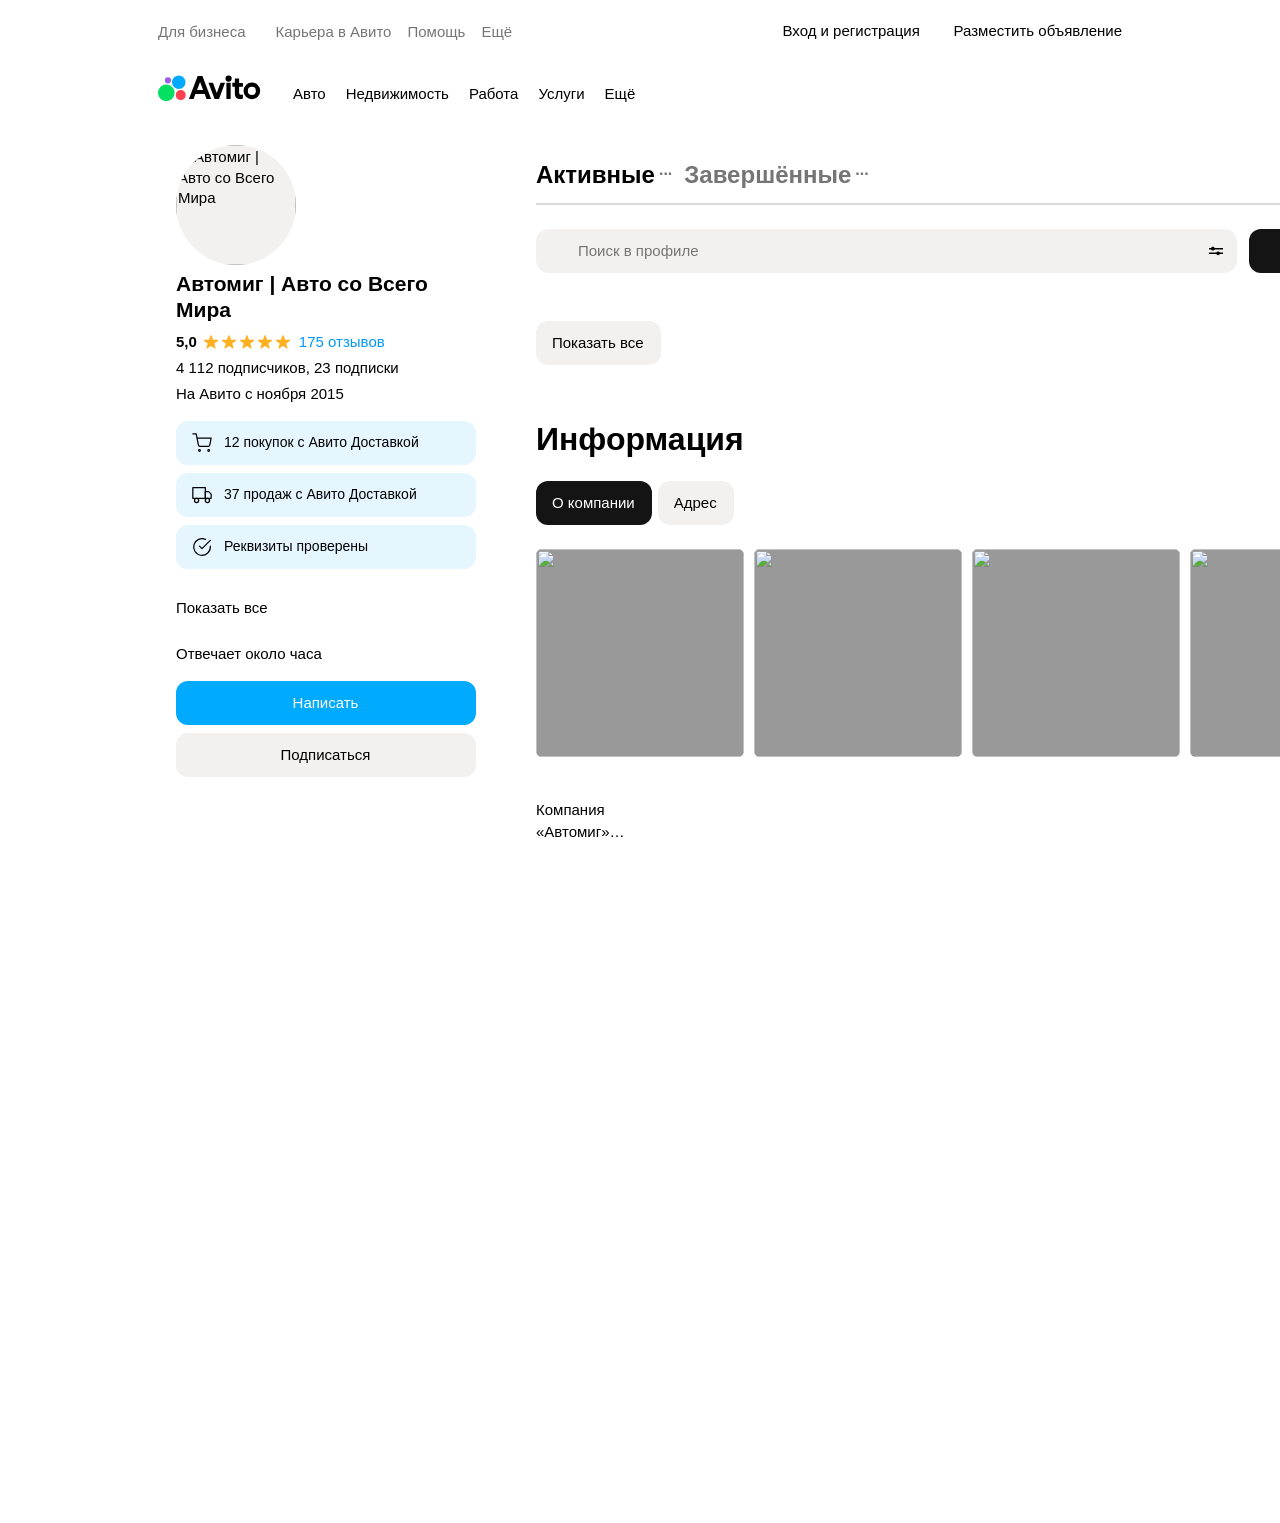
==== commit dc8052d1: "Localize CSS files to fix missing styles on Netlify" ====
--- a/index.html
+++ b/index.html
@@ -22,8 +22,8 @@
 <meta content="ru" data-rh="true" property="og:country-name"/>
 <meta content="472292516308756" data-rh="true" property="fb:app_id"/>
 <link crossorigin="anonymous" href="https://www.avito.st/dstatic/favicon.ico" rel="shortcut icon" type="image/x-icon"/>
-<link crossorigin="anonymous" href="https://www.avito.st/dstatic/css/legacy/reset.css" rel="stylesheet" type="text/css"/>
-<link crossorigin="anonymous" href="https://www.avito.st/dstatic/build/client/css/bootstrap.d9f8d1f7e9972fda.css" rel="stylesheet"/>
+<link crossorigin="anonymous" href="./css/reset.css" rel="stylesheet" type="text/css"/>
+<link crossorigin="anonymous" href="./css/bootstrap.d9f8d1f7e9972fda.css" rel="stylesheet"/>
 <style>
         @font-face {
             font-family: Manrope;
@@ -39,16 +39,16 @@
             font-display: optional;
         }
     </style>
-<link crossorigin="anonymous" href="https://www.avito.st/dstatic/build/client/css/navigation.0aeb27b1ae6147ec.css" rel="stylesheet"/>
-<link crossorigin="anonymous" href="https://www.avito.st/dstatic/build/client/css/user-profile.9038407ea02781f4.css" rel="stylesheet"/>
-<link crossorigin="anonymous" href="https://www.avito.st/static/public-profile/client/css/DesktopPublicProfile.7b0584457a8fd511.css" rel="stylesheet"/>
-<link crossorigin="anonymous" href="https://www.avito.st/static/public-profile/client/css/BaseInfo.fed0cac0cab4ed23.css" rel="stylesheet"/>
-<link crossorigin="anonymous" href="https://www.avito.st/static/public-profile/client/css/Badgebar.4b7a720915471857.css" rel="stylesheet"/>
-<link crossorigin="anonymous" href="https://www.avito.st/static/public-profile/client/css/Contacts.0e184053174cd462.css" rel="stylesheet"/>
-<link crossorigin="anonymous" href="https://www.avito.st/static/public-profile/client/css/SubscribeInfo.fe999d1fbd467325.css" rel="stylesheet"/>
-<link crossorigin="anonymous" href="https://www.avito.st/static/public-profile/client/css/ProfileItemsSearch.37ec84f4a8442148.css" rel="stylesheet"/>
-<link crossorigin="anonymous" href="https://www.avito.st/static/public-profile/client/css/TabsWithWidgets.7f51cd9a203dfd88.css" rel="stylesheet"/>
-<link crossorigin="anonymous" href="https://www.avito.st/static/public-profile/client/css/user-and-item-review-lists-content.d81ba5c746bcb365.css" rel="stylesheet"/>
+<link crossorigin="anonymous" href="./css/navigation.0aeb27b1ae6147ec.css" rel="stylesheet"/>
+<link crossorigin="anonymous" href="./css/user-profile.9038407ea02781f4.css" rel="stylesheet"/>
+<link crossorigin="anonymous" href="./css/DesktopPublicProfile.7b0584457a8fd511.css" rel="stylesheet"/>
+<link crossorigin="anonymous" href="./css/BaseInfo.fed0cac0cab4ed23.css" rel="stylesheet"/>
+<link crossorigin="anonymous" href="./css/Badgebar.4b7a720915471857.css" rel="stylesheet"/>
+<link crossorigin="anonymous" href="./css/Contacts.0e184053174cd462.css" rel="stylesheet"/>
+<link crossorigin="anonymous" href="./css/SubscribeInfo.fe999d1fbd467325.css" rel="stylesheet"/>
+<link crossorigin="anonymous" href="./css/ProfileItemsSearch.37ec84f4a8442148.css" rel="stylesheet"/>
+<link crossorigin="anonymous" href="./css/TabsWithWidgets.7f51cd9a203dfd88.css" rel="stylesheet"/>
+<link crossorigin="anonymous" href="./css/user-and-item-review-lists-content.d81ba5c746bcb365.css" rel="stylesheet"/>
 <link crossorigin="anonymous" data-rspack="ads:chunk-1268" href="https://www.avito.st/dstatic/build/client/css/item.2a607cc5a989f2af.css" rel="stylesheet"/>
 <style data-emotion="css 57yebv" data-s="">
         [data-popper-placement^=top] .css-57yebv {
@@ -815,10 +815,10 @@
             display: flex;
         }
     </style>
-<link crossorigin="anonymous" data-rspack="ads:chunk-1309" href="https://www.avito.st/dstatic/build/client/css/location.3a2c63dad127c0af.css" rel="stylesheet"/>
-<link crossorigin="anonymous" href="https://cdn.uxfeedback.ru/assets-6.7.0/112c65487ea0ccf344fe5.css" rel="stylesheet" type="text/css"/>
-<link crossorigin="anonymous" data-rspack="ads:chunk-1107" href="https://www.avito.st/dstatic/build/client/css/components-employee-feedback-client.a5a7320b47b717b1.css" rel="stylesheet"/>
-<link crossorigin="anonymous" data-rspack="ads:chunk-1095" href="https://www.avito.st/dstatic/build/client/css/components-auth.d2c27a035a9567d7.css" rel="stylesheet"/>
+<link crossorigin="anonymous" data-rspack="ads:chunk-1309" href="./css/location.3a2c63dad127c0af.css" rel="stylesheet"/>
+<link crossorigin="anonymous" href="./css/112c65487ea0ccf344fe5.css" rel="stylesheet" type="text/css"/>
+<link crossorigin="anonymous" data-rspack="ads:chunk-1107" href="./css/components-employee-feedback-client.a5a7320b47b717b1.css" rel="stylesheet"/>
+<link crossorigin="anonymous" data-rspack="ads:chunk-1095" href="./css/components-auth.d2c27a035a9567d7.css" rel="stylesheet"/>
 <style id="uxs-1e16qjk">
         .uxs-23ChICI1dP.uxs-1e16qjk {
             pointer-events: auto;
@@ -1065,7 +1065,7 @@
 </div>
 </div><!--$-->
 <div data-chunks="navigation" hidden="">
-<link crossorigin="anonymous" href="https://www.avito.st/dstatic/build/client/css/navigation.0aeb27b1ae6147ec.css" rel="stylesheet"/>
+<link crossorigin="anonymous" href="./css/navigation.0aeb27b1ae6147ec.css" rel="stylesheet"/>
 </div>
 <div class="_569aa8da190e6b68 _326976352814567c _96407503832be0cd" data-no-overlay="true">
 <div class="ae730492f04d956d _8cd83b37b0e94801"><a class="cdc77ffc5120ff4b _9350b644aee22f0c" href="/" title="Авито — сайт объявлений"><span class="d919d1ec2aa6dfd4 _9350b644aee22f0c"><svg height="30" viewbox="0 0 30 30" width="30" xmlns="http://www.w3.org/2000/svg">
@@ -1093,18 +1093,18 @@
 <div data-chunks="background-check" hidden="">
 </div><!--$-->
 <div data-chunks="user-profile" hidden="">
-<link crossorigin="anonymous" href="https://www.avito.st/dstatic/build/client/css/user-profile.9038407ea02781f4.css" rel="stylesheet"/>
+<link crossorigin="anonymous" href="./css/user-profile.9038407ea02781f4.css" rel="stylesheet"/>
 </div><!--$--><public-profile-desktoppublicprofile data-domid=":R19qacm:" data-mfe="public-profile/DesktopPublicProfile" data-props='{"query":{"sellerId":"fba66de399dee0c175787f6634c340fd"},"matchedPath":"/brands/gaztormoz","fullRoute":"/brands/gaztormoz/all/avtomobili?sellerId=fba66de399dee0c175787f6634c340fd","hashedUserId":"","domain":"Автомиг","pageLayout":"default"}' style="display:contents">
 <div style="display:contents">
 <div style="display:contents;">
-<link crossorigin="anonymous" href="https://www.avito.st/static/public-profile/client/css/DesktopPublicProfile.7b0584457a8fd511.css" rel="stylesheet"/>
-<link crossorigin="anonymous" href="https://www.avito.st/static/public-profile/client/css/BaseInfo.fed0cac0cab4ed23.css" rel="stylesheet"/>
-<link crossorigin="anonymous" href="https://www.avito.st/static/public-profile/client/css/Badgebar.4b7a720915471857.css" rel="stylesheet"/>
-<link crossorigin="anonymous" href="https://www.avito.st/static/public-profile/client/css/Contacts.0e184053174cd462.css" rel="stylesheet"/>
-<link crossorigin="anonymous" href="https://www.avito.st/static/public-profile/client/css/SubscribeInfo.fe999d1fbd467325.css" rel="stylesheet"/>
-<link crossorigin="anonymous" href="https://www.avito.st/static/public-profile/client/css/ProfileItemsSearch.37ec84f4a8442148.css" rel="stylesheet"/>
-<link crossorigin="anonymous" href="https://www.avito.st/static/public-profile/client/css/TabsWithWidgets.7f51cd9a203dfd88.css" rel="stylesheet"/>
-<link crossorigin="anonymous" href="https://www.avito.st/static/public-profile/client/css/user-and-item-review-lists-content.d81ba5c746bcb365.css" rel="stylesheet"/>
+<link crossorigin="anonymous" href="./css/DesktopPublicProfile.7b0584457a8fd511.css" rel="stylesheet"/>
+<link crossorigin="anonymous" href="./css/BaseInfo.fed0cac0cab4ed23.css" rel="stylesheet"/>
+<link crossorigin="anonymous" href="./css/Badgebar.4b7a720915471857.css" rel="stylesheet"/>
+<link crossorigin="anonymous" href="./css/Contacts.0e184053174cd462.css" rel="stylesheet"/>
+<link crossorigin="anonymous" href="./css/SubscribeInfo.fe999d1fbd467325.css" rel="stylesheet"/>
+<link crossorigin="anonymous" href="./css/ProfileItemsSearch.37ec84f4a8442148.css" rel="stylesheet"/>
+<link crossorigin="anonymous" href="./css/TabsWithWidgets.7f51cd9a203dfd88.css" rel="stylesheet"/>
+<link crossorigin="anonymous" href="./css/user-and-item-review-lists-content.d81ba5c746bcb365.css" rel="stylesheet"/>
 <!-- because Firefox doesn't always block rendering for link-in-body, we'll need to work around it a bit to avoid a FOUC--><!-- https://jakearchibald.com/2016/link-in-body/#firefixing-->
 <div data-root="true" style="display:contents;"><!--$-->
 <div data-head-mfe="1" hidden=""></div>
--- a/css/navigation.0aeb27b1ae6147ec.css
+++ b/css/navigation.0aeb27b1ae6147ec.css
@@ -0,0 +1 @@
+._8fa244f78413c8a0:hover{opacity:.9}._92ad09a177f17a96{background-image:url(/dstatic/build/client/assets/406aefb19a4e77f6.gif);background-repeat:no-repeat;background-size:contain;width:30px;height:30px;transform:translate(-2px,-2px)}@media only screen and (-webkit-min-device-pixel-ratio:1.5),only screen and (min-resolution:144dpi),only screen and (min-resolution:1.5dppx){._92ad09a177f17a96{background-image:url(/dstatic/build/client/assets/cc06cc5a61b94c1f.gif)}}.cdc77ffc5120ff4b{isolation:isolate;--module-logo-compact-width:30px;--module-logo-height:30px;--module-logo-avito-width:73px;--module-logo-auto-postfix-width:79px;--module-logo-business360-postfix-width:185px;--module-logo-forHome-postfix-width:155px;--module-logo-jobs-postfix-width:119px;--module-logo-mall-postfix-width:88px;--module-logo-premium-postfix-width:147px;--module-logo-pro-postfix-width:61px;--module-logo-realEstate-postfix-width:236px;--module-logo-services-postfix-width:106px;--module-logo-specialMachinery-postfix-width:207px;--module-logo-travel-postfix-width:210px;--module-logo-default-width:calc(var(--module-logo-compact-width) + var(--module-logo-avito-width));--module-logo-auto-width:calc(var(--module-logo-default-width) + var(--module-logo-auto-postfix-width,0));--module-logo-business360-width:calc(var(--module-logo-default-width) + var(--module-logo-business360-postfix-width,0));--module-logo-forHome-width:calc(var(--module-logo-default-width) + var(--module-logo-forHome-postfix-width,0));--module-logo-jobs-width:calc(var(--module-logo-default-width) + var(--module-logo-jobs-postfix-width,0));--module-logo-mall-width:calc(var(--module-logo-default-width) + var(--module-logo-mall-postfix-width,0));--module-logo-premium-width:calc(var(--module-logo-default-width) + var(--module-logo-premium-postfix-width,0));--module-logo-pro-width:calc(var(--module-logo-default-width) + var(--module-logo-pro-postfix-width,0));--module-logo-realEstate-width:calc(var(--module-logo-default-width) + var(--module-logo-realEstate-postfix-width,0));--module-logo-services-width:calc(var(--module-logo-default-width) + var(--module-logo-services-postfix-width,0));--module-logo-specialMachinery-width:calc(var(--module-logo-default-width) + var(--module-logo-specialMachinery-postfix-width,0));--module-logo-travel-width:calc(var(--module-logo-default-width) + var(--module-logo-travel-postfix-width,0))}.cdc77ffc5120ff4b,.d919d1ec2aa6dfd4,.a8a9dc070a499dff,._9350b644aee22f0c{white-space:nowrap;height:var(--module-logo-height);flex-wrap:nowrap;display:inline-flex}.a8a9dc070a499dff{z-index:1;position:relative}.c5c053c7a3a3a0f6{width:var(--module-logo-compact-width)}._9350b644aee22f0c{width:var(--module-logo-default-width)}._9350b644aee22f0c:hover{opacity:.9}._8a957e64c675770a{width:var(--module-logo-auto-width)}.c8a07837208638a0{width:var(--module-logo-business360-width)}._65848a3af7236c43{width:var(--module-logo-forHome-width)}._5e64c50bee6cf22b{width:var(--module-logo-jobs-width)}.fe1ad0b68fe58691{width:var(--module-logo-mall-width)}._61307ff4fe16862a{width:var(--module-logo-premium-width)}._16f69d7f1c342810{width:var(--module-logo-pro-width)}.dba1d41d1474245a{width:var(--module-logo-realEstate-width)}._167fc07a7326ac69{width:var(--module-logo-services-width)}.dcd2492295555fba{width:var(--module-logo-specialMachinery-width)}.b1cf659e7831c67b{width:var(--module-logo-travel-width)}._22ee07dabbe9a093 .d919d1ec2aa6dfd4,._22ee07dabbe9a093 .a8a9dc070a499dff{opacity:1;transition:opacity .2s;transform:translateZ(0)}._22ee07dabbe9a093:hover .d919d1ec2aa6dfd4,._22ee07dabbe9a093:hover .a8a9dc070a499dff{opacity:.46}._22ee07dabbe9a093:hover .c5c053c7a3a3a0f6,._22ee07dabbe9a093 .d919d1ec2aa6dfd4:hover,._22ee07dabbe9a093 .a8a9dc070a499dff:hover,._22ee07dabbe9a093 ._9350b644aee22f0c:hover,._22ee07dabbe9a093 ._9350b644aee22f0c:hover .d919d1ec2aa6dfd4{opacity:1}.f42290b80020be8a{content:"";z-index:-1;background-image:url(/dstatic/build/client/assets/4dcc4cd27d67fcfb.gif);background-repeat:no-repeat;background-size:contain;width:139px;height:48px;margin-top:-8px;margin-left:-16px;display:block;position:absolute;top:0;left:0}@media only screen and (-webkit-min-device-pixel-ratio:1.5),only screen and (min-resolution:144dpi),only screen and (min-resolution:1.5dppx){.f42290b80020be8a{background-image:url(/dstatic/build/client/assets/f98f76505730aebc.gif)}}._03c8dc566627005b{position:relative}._5d8c09dc987c5d52{align-items:center;margin:13px 0 5px;font-size:13px;line-height:1.5;display:flex}._5d8c09dc987c5d52 .c3f53beaf3bae793{padding:5px 11px 4px;display:inline-block;position:relative;color:var(--theme-palette-black)!important}._5d8c09dc987c5d52 .c3f53beaf3bae793:focus{box-shadow:none}._5d8c09dc987c5d52 .c3f53beaf3bae793:hover:not(.index-button){color:#ff6163!important}._5d8c09dc987c5d52 ._8b9d9bb16e35155c{padding:5px 10px 4px}.b7a629f52c3b8d08{padding-bottom:3px}._2ac839edbc02b333{border-radius:6px;margin-right:6px}._4423562686032fa9{border-radius:var(--theme-size-s-borderRadius)}.eed97a5b45e2ab82{margin-right:0}.fb4c32aa64115553 .efb96244fd44596d .d471e08e45e0a6d2{margin-left:5px;line-height:22px;display:inline-block}._967ad0edf15ec623{width:53px;display:block}._6ddf224cb43698eb{width:52px}._6ddf224cb43698eb>button{padding:0 18px}.d5e04777033cc415{display:none}._5bd548e7efbfd970{box-shadow:0 0 1px 3px rgba(0,170,255,.3)}.d760408a3a724a52{box-shadow:none}._65598c087984ff30{width:20px}.efb96244fd44596d{align-items:center;display:flex}.bad66b1431a1de5b{box-shadow:none!important;background:0 0!important;padding:0!important;position:fixed!important;transform:translate(0,0)!important}._28e4229dc91ab030{background:rgba(0,0,0,.32);height:100vh}._768e418b78ebc6e7{min-width:840px;min-height:390px}@media screen and (min-width:1366px){._967ad0edf15ec623{display:none}.d5e04777033cc415{display:block}}.d1d32ff2ed188420{--kitty-commonToggle-animation-appear-duration:.12s;--kitty-commonToggle-animation-hover-duration:.1s;box-sizing:border-box;background-color:var(--kitty-commonToggle-toggle-unchecked-background);border:var(--kitty-commonToggle-border);transition:background-color var(--kitty-commonToggle-animation-hover-duration)ease-out;flex-shrink:0;display:inline-flex;position:relative}._835056160f0a7da2{width:var(--kitty-commonToggle-radioWidth);height:var(--kitty-commonToggle-radioWidth);border-radius:50%;justify-content:center;align-items:center}.ee8c385257e8f860{width:var(--kitty-commonToggle-checkboxWidth);height:var(--kitty-commonToggle-checkboxWidth);border-radius:var(--theme-component-commonToggle-checkbox-borderRadius)}._176f557636c88dc4{width:var(--kitty-commonToggle-switcherWidth);min-width:var(--kitty-commonToggle-switcherWidth);height:var(--kitty-commonToggle-switcherHeight);border-radius:var(--theme-component-commonToggle-switcher-borderRadius)}.d1d32ff2ed188420:before{content:"x";color:transparent;align-self:center;width:0;overflow:hidden}.c595bdb57f079669{opacity:0;width:100%;height:100%;transition:transform var(--kitty-commonToggle-animation-appear-duration)ease-out,opacity var(--kitty-commonToggle-animation-appear-duration)ease-out;will-change:transform,opacity;justify-content:center;align-items:center;display:flex;position:absolute;transform:scale(.67)}._496c9c883025247b{opacity:0;background-color:var(--kitty-commonToggle-toggle-checked-color);width:var(--kitty-commonToggle-radioIconSize);height:var(--kitty-commonToggle-radioIconSize);border-radius:50%;display:block;transform:scale(.43)}._967716cdde26d62c{top:var(--kitty-commonToggle-switcherIcon-position);width:var(--kitty-commonToggle-switcherIconSize);height:var(--kitty-commonToggle-switcherIconSize);background-color:var(--kitty-commonToggle-toggle-unchecked-color);color:var(--kitty-commonToggle-loader-unchecked-color);transition:transform var(--theme-animation-duration-default)ease-out 50ms,background-color .25s ease-out;border-radius:50%;display:block;position:absolute;transform:translate(0)}._967716cdde26d62c:not(:-webkit-any(:lang(ae),:lang(ar),:lang(arc),:lang(bcc),:lang(bqi),:lang(ckb),:lang(dv),:lang(fa),:lang(glk),:lang(he),:lang(ku),:lang(mzn),:lang(nqo),:lang(pnb),:lang(ps),:lang(sd),:lang(ug),:lang(ur),:lang(yi))){left:var(--kitty-commonToggle-switcherIcon-position)}._967716cdde26d62c:not(:-moz-any(:lang(ae),:lang(ar),:lang(arc),:lang(bcc),:lang(bqi),:lang(ckb),:lang(dv),:lang(fa),:lang(glk),:lang(he),:lang(ku),:lang(mzn),:lang(nqo),:lang(pnb),:lang(ps),:lang(sd),:lang(ug),:lang(ur),:lang(yi))){left:var(--kitty-commonToggle-switcherIcon-position)}._967716cdde26d62c:not(:is(:lang(ae),:lang(ar),:lang(arc),:lang(bcc),:lang(bqi),:lang(ckb),:lang(dv),:lang(fa),:lang(glk),:lang(he),:lang(ku),:lang(mzn),:lang(nqo),:lang(pnb),:lang(ps),:lang(sd),:lang(ug),:lang(ur),:lang(yi))){left:var(--kitty-commonToggle-switcherIcon-position)}._967716cdde26d62c:-webkit-any(:lang(ae),:lang(ar),:lang(arc),:lang(bcc),:lang(bqi),:lang(ckb),:lang(dv),:lang(fa),:lang(glk),:lang(he),:lang(ku),:lang(mzn),:lang(nqo),:lang(pnb),:lang(ps),:lang(sd),:lang(ug),:lang(ur),:lang(yi)){right:var(--kitty-commonToggle-switcherIcon-position)}._967716cdde26d62c:-moz-any(:lang(ae),:lang(ar),:lang(arc),:lang(bcc),:lang(bqi),:lang(ckb),:lang(dv),:lang(fa),:lang(glk),:lang(he),:lang(ku),:lang(mzn),:lang(nqo),:lang(pnb),:lang(ps),:lang(sd),:lang(ug),:lang(ur),:lang(yi)){right:var(--kitty-commonToggle-switcherIcon-position)}._967716cdde26d62c:is(:lang(ae),:lang(ar),:lang(arc),:lang(bcc),:lang(bqi),:lang(ckb),:lang(dv),:lang(fa),:lang(glk),:lang(he),:lang(ku),:lang(mzn),:lang(nqo),:lang(pnb),:lang(ps),:lang(sd),:lang(ug),:lang(ur),:lang(yi)){right:var(--kitty-commonToggle-switcherIcon-position)}.a3e5bf0da70150fb:checked~.d1d32ff2ed188420,.b79dd952aa38e902~.d1d32ff2ed188420{background-color:var(--kitty-commonToggle-toggle-checked-background)}.a3e5bf0da70150fb:checked~.d1d32ff2ed188420 ._496c9c883025247b,.b79dd952aa38e902~.d1d32ff2ed188420 ._496c9c883025247b{opacity:1;transition:transform var(--kitty-commonToggle-animation-appear-duration)ease-out,opacity var(--kitty-commonToggle-animation-appear-duration)ease-out;transform:scale(1)}.a3e5bf0da70150fb:checked~.ee8c385257e8f860 .c595bdb57f079669,.b79dd952aa38e902~.ee8c385257e8f860 .c595bdb57f079669{opacity:1;transform:scale(1)}._4024e8757416e00a:indeterminate~.ee8c385257e8f860 .c595bdb57f079669{opacity:1;transform:scale(1)}.a3e5bf0da70150fb:checked~.d1d32ff2ed188420 ._967716cdde26d62c,.b79dd952aa38e902~.d1d32ff2ed188420 ._967716cdde26d62c{transform:translateX(calc(var(--kitty-commonToggle-switcherWidth)/2));background-color:var(--kitty-commonToggle-toggle-checked-color);color:var(--kitty-commonToggle-loader-checked-color)}._4024e8757416e00a:indeterminate~.ee8c385257e8f860{background-color:var(--kitty-commonToggle-toggle-checked-background)}._4024e8757416e00a:focus+.d1d32ff2ed188420{box-shadow:var(--kitty-commonToggle-boxShadow)}._4024e8757416e00a:focus:not(:focus-visible)+.d1d32ff2ed188420{box-shadow:unset}._4024e8757416e00a:focus-visible+.d1d32ff2ed188420{box-shadow:var(--kitty-commonToggle-boxShadow)}.e2f6dd825429687b{width:var(--kitty-commonToggle-checkboxIcon-width);height:var(--kitty-commonToggle-checkboxIcon-height);color:var(--kitty-commonToggle-toggle-checked-color);display:flex}._2f7eeeb2bb0e30ac{width:calc(var(--kitty-commonToggle-switcherIconSize) - 2px);height:calc(var(--kitty-commonToggle-switcherIconSize) - 2px);display:flex;position:absolute;top:50%;transform:translate(-50%,-50%)}._2f7eeeb2bb0e30ac:not(:-webkit-any(:lang(ae),:lang(ar),:lang(arc),:lang(bcc),:lang(bqi),:lang(ckb),:lang(dv),:lang(fa),:lang(glk),:lang(he),:lang(ku),:lang(mzn),:lang(nqo),:lang(pnb),:lang(ps),:lang(sd),:lang(ug),:lang(ur),:lang(yi))){left:50%}._2f7eeeb2bb0e30ac:not(:-moz-any(:lang(ae),:lang(ar),:lang(arc),:lang(bcc),:lang(bqi),:lang(ckb),:lang(dv),:lang(fa),:lang(glk),:lang(he),:lang(ku),:lang(mzn),:lang(nqo),:lang(pnb),:lang(ps),:lang(sd),:lang(ug),:lang(ur),:lang(yi))){left:50%}._2f7eeeb2bb0e30ac:not(:is(:lang(ae),:lang(ar),:lang(arc),:lang(bcc),:lang(bqi),:lang(ckb),:lang(dv),:lang(fa),:lang(glk),:lang(he),:lang(ku),:lang(mzn),:lang(nqo),:lang(pnb),:lang(ps),:lang(sd),:lang(ug),:lang(ur),:lang(yi))){left:50%}._2f7eeeb2bb0e30ac:-webkit-any(:lang(ae),:lang(ar),:lang(arc),:lang(bcc),:lang(bqi),:lang(ckb),:lang(dv),:lang(fa),:lang(glk),:lang(he),:lang(ku),:lang(mzn),:lang(nqo),:lang(pnb),:lang(ps),:lang(sd),:lang(ug),:lang(ur),:lang(yi)){right:50%}._2f7eeeb2bb0e30ac:-moz-any(:lang(ae),:lang(ar),:lang(arc),:lang(bcc),:lang(bqi),:lang(ckb),:lang(dv),:lang(fa),:lang(glk),:lang(he),:lang(ku),:lang(mzn),:lang(nqo),:lang(pnb),:lang(ps),:lang(sd),:lang(ug),:lang(ur),:lang(yi)){right:50%}._2f7eeeb2bb0e30ac:is(:lang(ae),:lang(ar),:lang(arc),:lang(bcc),:lang(bqi),:lang(ckb),:lang(dv),:lang(fa),:lang(glk),:lang(he),:lang(ku),:lang(mzn),:lang(nqo),:lang(pnb),:lang(ps),:lang(sd),:lang(ug),:lang(ur),:lang(yi)){right:50%}.ff8ef1eeaa00b7b3{font-size:var(--kitty-commonToggle-font-size);line-height:var(--kitty-commonToggle-lineHeight);flex-grow:1}._15981a01db130065{color:var(--theme-font-color-default)}._15981a01db130065.b6b9969ff6366a27{color:var(--theme-font-color-disabled)}.e56c0a86f9a7c3bc{color:var(--theme-font-color-default)}.e56c0a86f9a7c3bc.b6b9969ff6366a27{color:var(--theme-font-color-disabled)}._4ca8a656b4809db4{color:var(--theme-font-color-inverse)}._4ca8a656b4809db4.b6b9969ff6366a27{color:var(--theme-font-color-inverseDisabled)}.f5eca8d9c58745bb{flex-grow:0}._6760a3233952a621:not(:-webkit-any(:lang(ae),:lang(ar),:lang(arc),:lang(bcc),:lang(bqi),:lang(ckb),:lang(dv),:lang(fa),:lang(glk),:lang(he),:lang(ku),:lang(mzn),:lang(nqo),:lang(pnb),:lang(ps),:lang(sd),:lang(ug),:lang(ur),:lang(yi))){margin-right:var(--kitty-commonToggle-label-margin)}._6760a3233952a621:not(:-moz-any(:lang(ae),:lang(ar),:lang(arc),:lang(bcc),:lang(bqi),:lang(ckb),:lang(dv),:lang(fa),:lang(glk),:lang(he),:lang(ku),:lang(mzn),:lang(nqo),:lang(pnb),:lang(ps),:lang(sd),:lang(ug),:lang(ur),:lang(yi))){margin-right:var(--kitty-commonToggle-label-margin)}._6760a3233952a621:not(:is(:lang(ae),:lang(ar),:lang(arc),:lang(bcc),:lang(bqi),:lang(ckb),:lang(dv),:lang(fa),:lang(glk),:lang(he),:lang(ku),:lang(mzn),:lang(nqo),:lang(pnb),:lang(ps),:lang(sd),:lang(ug),:lang(ur),:lang(yi))){margin-right:var(--kitty-commonToggle-label-margin)}._6760a3233952a621:-webkit-any(:lang(ae),:lang(ar),:lang(arc),:lang(bcc),:lang(bqi),:lang(ckb),:lang(dv),:lang(fa),:lang(glk),:lang(he),:lang(ku),:lang(mzn),:lang(nqo),:lang(pnb),:lang(ps),:lang(sd),:lang(ug),:lang(ur),:lang(yi)){margin-left:var(--kitty-commonToggle-label-margin)}._6760a3233952a621:-moz-any(:lang(ae),:lang(ar),:lang(arc),:lang(bcc),:lang(bqi),:lang(ckb),:lang(dv),:lang(fa),:lang(glk),:lang(he),:lang(ku),:lang(mzn),:lang(nqo),:lang(pnb),:lang(ps),:lang(sd),:lang(ug),:lang(ur),:lang(yi)){margin-left:var(--kitty-commonToggle-label-margin)}._6760a3233952a621:is(:lang(ae),:lang(ar),:lang(arc),:lang(bcc),:lang(bqi),:lang(ckb),:lang(dv),:lang(fa),:lang(glk),:lang(he),:lang(ku),:lang(mzn),:lang(nqo),:lang(pnb),:lang(ps),:lang(sd),:lang(ug),:lang(ur),:lang(yi)){margin-left:var(--kitty-commonToggle-label-margin)}.a7b5906d24a4ba4e:not(:-webkit-any(:lang(ae),:lang(ar),:lang(arc),:lang(bcc),:lang(bqi),:lang(ckb),:lang(dv),:lang(fa),:lang(glk),:lang(he),:lang(ku),:lang(mzn),:lang(nqo),:lang(pnb),:lang(ps),:lang(sd),:lang(ug),:lang(ur),:lang(yi))){margin-left:var(--kitty-commonToggle-label-margin)}.a7b5906d24a4ba4e:not(:-moz-any(:lang(ae),:lang(ar),:lang(arc),:lang(bcc),:lang(bqi),:lang(ckb),:lang(dv),:lang(fa),:lang(glk),:lang(he),:lang(ku),:lang(mzn),:lang(nqo),:lang(pnb),:lang(ps),:lang(sd),:lang(ug),:lang(ur),:lang(yi))){margin-left:var(--kitty-commonToggle-label-margin)}.a7b5906d24a4ba4e:not(:is(:lang(ae),:lang(ar),:lang(arc),:lang(bcc),:lang(bqi),:lang(ckb),:lang(dv),:lang(fa),:lang(glk),:lang(he),:lang(ku),:lang(mzn),:lang(nqo),:lang(pnb),:lang(ps),:lang(sd),:lang(ug),:lang(ur),:lang(yi))){margin-left:var(--kitty-commonToggle-label-margin)}.a7b5906d24a4ba4e:-webkit-any(:lang(ae),:lang(ar),:lang(arc),:lang(bcc),:lang(bqi),:lang(ckb),:lang(dv),:lang(fa),:lang(glk),:lang(he),:lang(ku),:lang(mzn),:lang(nqo),:lang(pnb),:lang(ps),:lang(sd),:lang(ug),:lang(ur),:lang(yi)){margin-right:var(--kitty-commonToggle-label-margin)}.a7b5906d24a4ba4e:-moz-any(:lang(ae),:lang(ar),:lang(arc),:lang(bcc),:lang(bqi),:lang(ckb),:lang(dv),:lang(fa),:lang(glk),:lang(he),:lang(ku),:lang(mzn),:lang(nqo),:lang(pnb),:lang(ps),:lang(sd),:lang(ug),:lang(ur),:lang(yi)){margin-right:var(--kitty-commonToggle-label-margin)}.a7b5906d24a4ba4e:is(:lang(ae),:lang(ar),:lang(arc),:lang(bcc),:lang(bqi),:lang(ckb),:lang(dv),:lang(fa),:lang(glk),:lang(he),:lang(ku),:lang(mzn),:lang(nqo),:lang(pnb),:lang(ps),:lang(sd),:lang(ug),:lang(ur),:lang(yi)){margin-right:var(--kitty-commonToggle-label-margin)}._391a365f7e2bed3d{font-size:var(--kitty-commonToggle-description-font-size);line-height:var(--kitty-commonToggle-description-lineHeight);color:var(--theme-font-color-noAccent)}._22806506342f2cb4._3c220890a65094b3,._61d658520741fbb0._3c220890a65094b3{color:var(--theme-font-color-disabled)}.c1cfcf038b23ebd6._3c220890a65094b3{color:var(--theme-font-color-inverseDisabled)}._0a5e75afbc55dc00{--kitty-commonToggle-border:var(--theme-component-commonToggle-toggle-state-default-border);-webkit-user-select:none;-moz-user-select:none;-ms-user-select:none;user-select:none;-webkit-tap-highlight-color:transparent;cursor:pointer;align-self:baseline;min-width:0;display:inline-flex}._0a5e75afbc55dc00:hover{--kitty-commonToggle-toggle-unchecked-background:var(--kitty-commonToggle-toggle-background-hover)}._0a5e75afbc55dc00[data-theme=lf]{--theme-semantics-components-toggle-faint:var(--theme-palette-white);--theme-semantics-components-toggle-check:var(--theme-palette-black);--theme-semantics-components-toggle-overlay-faintUncheck:var(--theme-palette-black);--theme-semantics-components-toggle-faintUncheck:var(--theme-palette-white);--theme-semantics-components-toggle-uncheck:var(--theme-palette-warmGray8);--theme-semantics-components-toggle-uncheckHover:var(--theme-palette-warmGray12);--theme-semantics-components-toggle-faintDisabled:var(--theme-palette-white);--theme-semantics-components-toggle-checkDisabled:var(--theme-palette-warmGray20);--theme-semantics-components-toggle-faintUncheckDisabled:var(--theme-palette-white);--theme-semantics-components-toggle-uncheckDisabled:var(--theme-palette-warmGray8);--theme-semantics-components-toggle-overlay-uncheck:var(--theme-palette-warmGray8);--theme-semantics-border-error:var(--theme-palette-red600);--theme-semantics-components-toggle-overlay-uncheckDisabled:var(--theme-palette-warmGray8);--theme-semantics-components-toggle-overlay-faintUncheckDisabled:var(--theme-palette-white);--theme-semantics-components-toggle-inverse-faint:var(--theme-palette-black);--theme-semantics-components-toggle-inverse-faintUncheck:var(--theme-palette-white);--theme-semantics-components-toggle-inverse-check:var(--theme-palette-white);--theme-semantics-components-toggle-inverse-uncheck:var(--theme-palette-warmGray76);--theme-semantics-components-toggle-inverse-uncheckHover:var(--theme-palette-warmGray64);--theme-semantics-components-control-text-inverse-primary:var(--theme-palette-white);--theme-semantics-components-control-text-primary:var(--theme-palette-black);--theme-semantics-components-toggle-inverse-faintDisabled:var(--theme-palette-warmGray54);--theme-semantics-components-toggle-inverse-checkDisabled:var(--theme-palette-white);--theme-semantics-components-toggle-inverse-faintUncheckDisabled:var(--theme-palette-warmGray54);--theme-semantics-components-toggle-inverse-uncheckDisabled:var(--theme-palette-warmGray76)}._5f55961c8f3b7d78{--kitty-commonToggle-boxShadow:var(--theme-focusBoxShadow-default);--kitty-commonToggle-toggle-checked-color:var(--theme-semantics-components-toggle-faint);--kitty-commonToggle-toggle-checked-background:var(--theme-semantics-components-toggle-check);--kitty-commonToggle-loader-checked-color:var(--theme-semantics-components-toggle-overlay-faintUncheck);--kitty-commonToggle-toggle-unchecked-color:var(--theme-semantics-components-toggle-faintUncheck);--kitty-commonToggle-toggle-unchecked-background:var(--theme-semantics-components-toggle-uncheck);--kitty-commonToggle-loader-unchecked-color:var(--theme-semantics-components-toggle-overlay-faintUncheck);--kitty-commonToggle-toggle-background-hover:var(--theme-semantics-components-toggle-uncheckHover)}._5f55961c8f3b7d78.e91588f9b04a0761{--kitty-commonToggle-toggle-checked-color:var(--theme-semantics-components-toggle-faintDisabled);--kitty-commonToggle-toggle-checked-background:var(--theme-semantics-components-toggle-checkDisabled);--kitty-commonToggle-toggle-unchecked-color:var(--theme-semantics-components-toggle-faintUncheckDisabled);--kitty-commonToggle-toggle-unchecked-background:var(--theme-semantics-components-toggle-uncheckDisabled)}._0aa17dc4f413d0fa{--kitty-commonToggle-boxShadow:var(--theme-focusBoxShadow-overlayPreset);--kitty-commonToggle-toggle-checked-color:var(--theme-semantics-components-toggle-faint);--kitty-commonToggle-toggle-checked-background:var(--theme-semantics-components-toggle-check);--kitty-commonToggle-loader-checked-color:var(--theme-semantics-components-toggle-overlay-faintUncheck);--kitty-commonToggle-toggle-unchecked-color:var(--theme-semantics-components-toggle-overlay-faintUncheck);--kitty-commonToggle-toggle-unchecked-background:var(--theme-semantics-components-toggle-overlay-uncheck);--kitty-commonToggle-loader-unchecked-color:var(--theme-semantics-components-toggle-faint);--kitty-commonToggle-toggle-background-hover:var(--theme-semantics-components-toggle-overlay-uncheck)}._0aa17dc4f413d0fa[data-theme=lf]{--theme-semantics-components-toggle-faint:var(--theme-palette-white);--theme-semantics-components-toggle-overlay-faintUncheck:var(--theme-palette-white);--kitty-commonToggle-loader-checked-color:var(--theme-palette-black);--kitty-commonToggle-loader-unchecked-color:var(--theme-palette-black)}._0aa17dc4f413d0fa.e91588f9b04a0761{--kitty-commonToggle-toggle-checked-color:var(--theme-semantics-components-toggle-faintDisabled);--kitty-commonToggle-toggle-checked-background:var(--theme-semantics-components-toggle-checkDisabled);--kitty-commonToggle-toggle-unchecked-color:var(--theme-semantics-components-toggle-overlay-faintUncheckDisabled);--kitty-commonToggle-toggle-unchecked-background:var(--theme-semantics-components-toggle-overlay-uncheckDisabled)}._4afa4ffc74c4f739{--kitty-commonToggle-boxShadow:var(--theme-focusBoxShadow-inversePreset);--kitty-commonToggle-toggle-checked-color:var(--theme-semantics-components-toggle-inverse-faint);--kitty-commonToggle-toggle-checked-background:var(--theme-semantics-components-toggle-inverse-check);--kitty-commonToggle-loader-checked-color:var(--theme-semantics-components-control-text-inverse-primary);--kitty-commonToggle-toggle-unchecked-color:var(--theme-semantics-components-toggle-inverse-faintUncheck);--kitty-commonToggle-toggle-unchecked-background:var(--theme-semantics-components-toggle-inverse-uncheck);--kitty-commonToggle-loader-unchecked-color:var(--theme-semantics-components-control-text-primary);--kitty-commonToggle-toggle-background-hover:var(--theme-semantics-components-toggle-inverse-uncheckHover)}._4afa4ffc74c4f739.e91588f9b04a0761{--kitty-commonToggle-toggle-checked-color:var(--theme-semantics-components-toggle-inverse-faintDisabled);--kitty-commonToggle-toggle-checked-background:var(--theme-semantics-components-toggle-inverse-checkDisabled);--kitty-commonToggle-toggle-unchecked-color:var(--theme-semantics-components-toggle-inverse-faintUncheckDisabled);--kitty-commonToggle-toggle-unchecked-background:var(--theme-semantics-components-toggle-inverse-uncheckDisabled)}._466b71dc92885e0a{--kitty-commonToggle-radioWidth:var(--theme-component-commonToggle-radio-size-xs-width);--kitty-commonToggle-radioIconSize:var(--theme-component-commonToggle-radio-size-xs-icon-size);--kitty-commonToggle-checkboxWidth:var(--theme-component-commonToggle-checkbox-size-xs-width);--kitty-commonToggle-checkboxPadding:var(--theme-component-commonToggle-checkbox-size-xs-padding);--kitty-commonToggle-checkboxIcon-width:var(--theme-component-commonToggle-checkbox-size-xs-icon-width);--kitty-commonToggle-checkboxIcon-height:var(--theme-component-commonToggle-checkbox-size-xs-icon-height);--kitty-commonToggle-switcherHeight:var(--theme-component-commonToggle-switcher-size-xs-height);--kitty-commonToggle-switcherWidth:var(--theme-component-commonToggle-switcher-size-xs-width);--kitty-commonToggle-switcherIconSize:var(--theme-component-commonToggle-switcher-size-xs-icon-size);--kitty-commonToggle-switcherIcon-position:var(--theme-component-commonToggle-switcher-size-xs-icon-position);--kitty-commonToggle-switcherPadding:var(--theme-component-commonToggle-switcher-size-xs-padding);--kitty-commonToggle-label-margin:var(--theme-component-commonToggle-label-size-xs-margin);--kitty-commonToggle-font-size:var(--theme-component-commonToggle-size-xs-fontSize);--kitty-commonToggle-lineHeight:var(--theme-component-commonToggle-size-xs-lineHeight);--kitty-commonToggle-description-font-size:var(--theme-component-commonToggle-description-size-xs-fontSize);--kitty-commonToggle-description-lineHeight:var(--theme-component-commonToggle-description-size-xs-lineHeight);--kitty-commonToggle-group-padding:var(--theme-component-commonToggle-size-xs-groupPadding)}._45c0fdbd24d08117{--kitty-commonToggle-radioWidth:var(--theme-component-commonToggle-radio-size-s-width);--kitty-commonToggle-radioIconSize:var(--theme-component-commonToggle-radio-size-s-icon-size);--kitty-commonToggle-checkboxWidth:var(--theme-component-commonToggle-checkbox-size-s-width);--kitty-commonToggle-checkboxPadding:var(--theme-component-commonToggle-checkbox-size-s-padding);--kitty-commonToggle-checkboxIcon-width:var(--theme-component-commonToggle-checkbox-size-s-icon-width);--kitty-commonToggle-checkboxIcon-height:var(--theme-component-commonToggle-checkbox-size-s-icon-height);--kitty-commonToggle-switcherHeight:var(--theme-component-commonToggle-switcher-size-s-height);--kitty-commonToggle-switcherWidth:var(--theme-component-commonToggle-switcher-size-s-width);--kitty-commonToggle-switcherIconSize:var(--theme-component-commonToggle-switcher-size-s-icon-size);--kitty-commonToggle-switcherIcon-position:var(--theme-component-commonToggle-switcher-size-s-icon-position);--kitty-commonToggle-switcherPadding:var(--theme-component-commonToggle-switcher-size-s-padding);--kitty-commonToggle-label-margin:var(--theme-component-commonToggle-label-size-s-margin);--kitty-commonToggle-font-size:var(--theme-component-commonToggle-size-s-fontSize);--kitty-commonToggle-lineHeight:var(--theme-component-commonToggle-size-s-lineHeight);--kitty-commonToggle-description-font-size:var(--theme-component-commonToggle-description-size-s-fontSize);--kitty-commonToggle-description-lineHeight:var(--theme-component-commonToggle-description-size-s-lineHeight);--kitty-commonToggle-group-padding:var(--theme-component-commonToggle-size-s-groupPadding)}._0cfbf47a39662c03{--kitty-commonToggle-radioWidth:var(--theme-component-commonToggle-radio-size-m-width);--kitty-commonToggle-radioIconSize:var(--theme-component-commonToggle-radio-size-m-icon-size);--kitty-commonToggle-checkboxWidth:var(--theme-component-commonToggle-checkbox-size-m-width);--kitty-commonToggle-checkboxPadding:var(--theme-component-commonToggle-checkbox-size-m-padding);--kitty-commonToggle-checkboxIcon-width:var(--theme-component-commonToggle-checkbox-size-m-icon-width);--kitty-commonToggle-checkboxIcon-height:var(--theme-component-commonToggle-checkbox-size-m-icon-height);--kitty-commonToggle-switcherWidth:var(--theme-component-commonToggle-switcher-size-m-width);--kitty-commonToggle-switcherHeight:var(--theme-component-commonToggle-switcher-size-m-height);--kitty-commonToggle-switcherIconSize:var(--theme-component-commonToggle-switcher-size-m-icon-size);--kitty-commonToggle-switcherIcon-position:var(--theme-component-commonToggle-switcher-size-m-icon-position);--kitty-commonToggle-switcherPadding:var(--theme-component-commonToggle-switcher-size-m-padding);--kitty-commonToggle-label-margin:var(--theme-component-commonToggle-label-size-m-margin);--kitty-commonToggle-font-size:var(--theme-component-commonToggle-size-m-fontSize);--kitty-commonToggle-lineHeight:var(--theme-component-commonToggle-size-m-lineHeight);--kitty-commonToggle-description-font-size:var(--theme-component-commonToggle-description-size-m-fontSize);--kitty-commonToggle-description-lineHeight:var(--theme-component-commonToggle-description-size-m-lineHeight);--kitty-commonToggle-group-padding:var(--theme-component-commonToggle-size-m-groupPadding)}._9ccd0158b9a7880d{--kitty-commonToggle-radioWidth:var(--theme-component-commonToggle-radio-size-l-width);--kitty-commonToggle-radioIconSize:var(--theme-component-commonToggle-radio-size-l-icon-size);--kitty-commonToggle-checkboxWidth:var(--theme-component-commonToggle-checkbox-size-l-width);--kitty-commonToggle-checkboxPadding:var(--theme-component-commonToggle-checkbox-size-l-padding);--kitty-commonToggle-checkboxIcon-width:var(--theme-component-commonToggle-checkbox-size-l-icon-width);--kitty-commonToggle-checkboxIcon-height:var(--theme-component-commonToggle-checkbox-size-l-icon-height);--kitty-commonToggle-switcherHeight:var(--theme-component-commonToggle-switcher-size-l-height);--kitty-commonToggle-switcherWidth:var(--theme-component-commonToggle-switcher-size-l-width);--kitty-commonToggle-switcherIconSize:var(--theme-component-commonToggle-switcher-size-l-icon-size);--kitty-commonToggle-switcherIcon-position:var(--theme-component-commonToggle-switcher-size-l-icon-position);--kitty-commonToggle-switcherPadding:var(--theme-component-commonToggle-switcher-size-l-padding);--kitty-commonToggle-label-margin:var(--theme-component-commonToggle-label-size-l-margin);--kitty-commonToggle-font-size:var(--theme-component-commonToggle-size-l-fontSize);--kitty-commonToggle-lineHeight:var(--theme-component-commonToggle-size-l-lineHeight);--kitty-commonToggle-description-font-size:var(--theme-component-commonToggle-description-size-l-fontSize);--kitty-commonToggle-description-lineHeight:var(--theme-component-commonToggle-description-size-l-lineHeight);--kitty-commonToggle-group-padding:var(--theme-component-commonToggle-size-l-groupPadding)}._56a8d5e2a3e7c310{--kitty-commonToggle-radioWidth:var(--theme-component-commonToggle-radio-size-xl-width);--kitty-commonToggle-radioIconSize:var(--theme-component-commonToggle-radio-size-xl-icon-size);--kitty-commonToggle-checkboxWidth:var(--theme-component-commonToggle-checkbox-size-xl-width);--kitty-commonToggle-checkboxPadding:var(--theme-component-commonToggle-checkbox-size-xl-padding);--kitty-commonToggle-checkboxIcon-width:var(--theme-component-commonToggle-checkbox-size-xl-icon-width);--kitty-commonToggle-checkboxIcon-height:var(--theme-component-commonToggle-checkbox-size-xl-icon-height);--kitty-commonToggle-switcherHeight:var(--theme-component-commonToggle-switcher-size-xl-height);--kitty-commonToggle-switcherWidth:var(--theme-component-commonToggle-switcher-size-xl-width);--kitty-commonToggle-switcherIconSize:var(--theme-component-commonToggle-switcher-size-xl-icon-size);--kitty-commonToggle-switcherIcon-position:var(--theme-component-commonToggle-switcher-size-xl-icon-position);--kitty-commonToggle-switcherPadding:var(--theme-component-commonToggle-switcher-size-xl-padding);--kitty-commonToggle-label-margin:var(--theme-component-commonToggle-label-size-xl-margin);--kitty-commonToggle-font-size:var(--theme-component-commonToggle-size-xl-fontSize);--kitty-commonToggle-lineHeight:var(--theme-component-commonToggle-size-xl-lineHeight);--kitty-commonToggle-description-font-size:var(--theme-component-commonToggle-description-size-xl-fontSize);--kitty-commonToggle-description-lineHeight:var(--theme-component-commonToggle-description-size-xl-lineHeight);--kitty-commonToggle-group-padding:var(--theme-component-commonToggle-size-xl-groupPadding)}.e91588f9b04a0761{pointer-events:none}._613055999c0af813{--kitty-commonToggle-toggle-checked-background:var(--theme-semantics-border-error);--kitty-commonToggle-boxShadow:var(--theme-focusBoxShadow-invalid);--kitty-commonToggle-border:1px solid var(--theme-semantics-border-error)}._613055999c0af813[data-theme=lf]{--kitty-commonToggle-toggle-checked-background:var(--theme-palette-red500)}._8db71399b1eeb3c3{padding:var(--kitty-commonToggle-group-padding)}._819b716357ba2de1{width:100%}._2ab9aed4740897ec{justify-content:space-between}._31d23a7f0272a625{font-size:var(--kitty-commonToggle-font-size);line-height:var(--kitty-commonToggle-lineHeight);display:flex;position:relative}._0f96760b90163056{padding:var(--kitty-commonToggle-checkboxPadding)}._60fe82a2ba12b281{padding:var(--kitty-commonToggle-switcherPadding)}._089833c50fce461c{opacity:0;top:0;-webkit-clip-path:circle(0);clip-path:circle(0);position:absolute}._089833c50fce461c:not(:-webkit-any(:lang(ae),:lang(ar),:lang(arc),:lang(bcc),:lang(bqi),:lang(ckb),:lang(dv),:lang(fa),:lang(glk),:lang(he),:lang(ku),:lang(mzn),:lang(nqo),:lang(pnb),:lang(ps),:lang(sd),:lang(ug),:lang(ur),:lang(yi))){left:0}._089833c50fce461c:not(:-moz-any(:lang(ae),:lang(ar),:lang(arc),:lang(bcc),:lang(bqi),:lang(ckb),:lang(dv),:lang(fa),:lang(glk),:lang(he),:lang(ku),:lang(mzn),:lang(nqo),:lang(pnb),:lang(ps),:lang(sd),:lang(ug),:lang(ur),:lang(yi))){left:0}._089833c50fce461c:not(:is(:lang(ae),:lang(ar),:lang(arc),:lang(bcc),:lang(bqi),:lang(ckb),:lang(dv),:lang(fa),:lang(glk),:lang(he),:lang(ku),:lang(mzn),:lang(nqo),:lang(pnb),:lang(ps),:lang(sd),:lang(ug),:lang(ur),:lang(yi))){left:0}._089833c50fce461c:-webkit-any(:lang(ae),:lang(ar),:lang(arc),:lang(bcc),:lang(bqi),:lang(ckb),:lang(dv),:lang(fa),:lang(glk),:lang(he),:lang(ku),:lang(mzn),:lang(nqo),:lang(pnb),:lang(ps),:lang(sd),:lang(ug),:lang(ur),:lang(yi)){right:0}._089833c50fce461c:-moz-any(:lang(ae),:lang(ar),:lang(arc),:lang(bcc),:lang(bqi),:lang(ckb),:lang(dv),:lang(fa),:lang(glk),:lang(he),:lang(ku),:lang(mzn),:lang(nqo),:lang(pnb),:lang(ps),:lang(sd),:lang(ug),:lang(ur),:lang(yi)){right:0}._089833c50fce461c:is(:lang(ae),:lang(ar),:lang(arc),:lang(bcc),:lang(bqi),:lang(ckb),:lang(dv),:lang(fa),:lang(glk),:lang(he),:lang(ku),:lang(mzn),:lang(nqo),:lang(pnb),:lang(ps),:lang(sd),:lang(ug),:lang(ur),:lang(yi)){right:0}._8ee69cddcc2f3e3d{flex-direction:column;display:flex}._569aa8da190e6b68{--navigation-width:964px;--navigation-max-width:1316px;width:var(--navigation-width);height:48px;margin:10px auto 0;padding:0 18px;display:flex;position:relative}._569aa8da190e6b68._0795e6d51b8da34e{margin:0;width:auto;max-width:var(--navigation-max-width);margin-top:10px;padding:0 16px}._569aa8da190e6b68.e6d7e5c3e71c5005{width:100%;max-width:930px;padding:0}._569aa8da190e6b68._252c4f7d8604053d{box-sizing:border-box;width:100%;max-width:none;padding:0 24px}._569aa8da190e6b68._96407503832be0cd{margin-top:11px}@media screen and (min-width:1334px){._569aa8da190e6b68._326976352814567c:not(._252c4f7d8604053d):not(._0795e6d51b8da34e){width:1304px;padding:0 6px}._569aa8da190e6b68._0795e6d51b8da34e{width:100%;margin-left:auto;margin-right:auto;padding:0 6px}}@media screen and (min-width:1366px){._569aa8da190e6b68._326976352814567c:not(._252c4f7d8604053d):not(._0795e6d51b8da34e){width:1316px;padding:0 16px}._569aa8da190e6b68.e6d7e5c3e71c5005:not(._252c4f7d8604053d):not(._0795e6d51b8da34e){max-width:1256px}._569aa8da190e6b68._0795e6d51b8da34e{padding:0 16px}}@media screen and (max-width:991px){._569aa8da190e6b68{width:100%;max-width:var(--navigation-width)}}.ae730492f04d956d{padding:9px 6px 0 0}._8cd83b37b0e94801{padding:10px 22px 0 0}.ae730492f04d956d._4000de19d17b4130{padding:10px 6px 0 0}._345f2b142192523f{align-self:center;margin-bottom:-5px;margin-left:auto}
--- a/css/user-profile.9038407ea02781f4.css
+++ b/css/user-profile.9038407ea02781f4.css
@@ -0,0 +1 @@
+.e43222b44b3e6d70{justify-content:center;align-items:center;height:calc(100vh - 44px);display:flex}
--- a/css/DesktopPublicProfile.7b0584457a8fd511.css
+++ b/css/DesktopPublicProfile.7b0584457a8fd511.css
@@ -0,0 +1,17 @@
+@keyframes styles-module-loaderRotation-b3H_N{0%{transform:rotate(0deg)}to{transform:rotate(360deg)}}@keyframes styles-loading-A7uL2{50%{opacity:.6}to{opacity:1}}@keyframes placeholder-module-root-pulsation-PjrKT{0%{opacity:.6}to{opacity:1}}@keyframes Carousel-module-fade-out-_g6Rj{99%{visibility:visible}to{visibility:hidden}}@keyframes styles-module-pulsate-XNLYa{0%,to{opacity:1}50%{opacity:.5}}@keyframes SnippetBadge-loading-wHMxo{0%{background-color:rgba(0,0,0,.04)}to{background-color:rgba(0,0,0,.06)}}@keyframes styles-module-pop-enter-YlYcd{0%{transform:scale(0)}}@keyframes styles-module-pop-exit-nCcPk{to{transform:scale(0)}}@keyframes styles-module-zoomSemi-enter-ZHnR_{0%{transform:scale(.8);opacity:0}}@keyframes styles-module-zoomSemi-exit-AGWg2{to{transform:scale(.8);opacity:0}}@keyframes styles-module-slideInRight-enter-JMbfx{0%{transform:translateX(100%)}}@keyframes styles-module-slideInRight-exit-cx9dL{to{transform:translateX(100%)}}@keyframes styles-module-slideInLeft-enter-GwrvD{0%{transform:translateX(-100%)}}@keyframes styles-module-slideInLeft-exit-ls5fg{to{transform:translateX(-100%)}}@keyframes styles-module-opacityHeight-enter-JwI9j{0%{opacity:0;transform:scaleY(0%)}to{opacity:1;transform:scaleY(100%)}}@keyframes styles-module-opacityHeight-exit-rRZev{0%{opacity:1;transform:scaleY(100%)}to{opacity:0;transform:scaleY(0%)}}@keyframes styles-module-dash-biaoz{0%{stroke-dashoffset:0}to{stroke-dashoffset:var(--kitty-timer-strokeDasharray)}}.Error-module-root-EtL_q{display:flex;flex-direction:column}.Error-module-root_wide-p4Cgj{flex-direction:row;justify-content:space-between;width:964px;padding:0 18px;margin:auto;box-sizing:border-box}@media screen and (min-width:1366px){.Error-module-root_wide-p4Cgj{padding:0 16px;width:1316px}}.Error-module-text-iNRoW{display:flex;flex-direction:column}.Error-module-text_wide-zuBJl{margin-top:128px}.Error-module-action-JeMyY{margin-top:16px}.Error-module-image-Tow6d{flex-shrink:0;height:352px;width:406px;margin-top:96px;align-self:center;background-repeat:no-repeat;background-position:center;background-size:contain}.Error-module-image_wide-wpI4i{margin-left:40px;margin-top:48px}.Error-module-no-items-IWN8B{background-image:url(/static/public-profile/assets/459ef51ea0ce8d15.svg)}.Error-module-error-V9wvT{background-image:url(/static/public-profile/assets/3523595703af13b4.svg)}.Error-module-nowrap-hCeMG{display:inline-block;white-space:nowrap}.styles-module-preset_green-XU7wv{--module-promoblock-outlineColor:var(--theme-palette-green400)}.styles-module-preset_blue-rvSNb{--module-promoblock-outlineColor:var(--theme-palette-blue300)}.styles-module-preset_red-ipHEv{--module-promoblock-outlineColor:var(--theme-palette-red300)}.styles-module-preset_orange-BHugG{--module-promoblock-outlineColor:var(--theme-palette-orange400)}.styles-module-preset_beige-OQ7vz{--module-promoblock-outlineColor:var(--theme-palette-beige600)}.styles-module-preset_violet-nHGKE{--module-promoblock-outlineColor:var(--theme-palette-violet300)}.styles-module-preset_warmGray-iqlFY{--module-promoblock-outlineColor:var(--theme-palette-warmGray36)}.styles-module-size_xxs-AQgSr{--capital-height:var(--theme-font-capitalHeight-xxs);--line-height:var(--theme-font-height-xxs-normal);font-size:var(--theme-font-size-xxs);line-height:var(--theme-font-height-xxs-normal)}.styles-module-size_xs_dense-eDdaA{--line-height:var(--theme-font-height-xxs-dense)}.styles-module-size_xs_compensated-MoYoc{padding-bottom:var(--theme-font-compensation-xxs, 0)}.styles-module-size_xs-_rytY{--capital-height:var(--theme-font-capitalHeight-xs);--line-height:var(--theme-font-height-xs-normal);font-size:var(--theme-font-size-xs);line-height:var(--theme-font-height-xs-normal)}.styles-module-size_xs_dense-eDdaA{--line-height:var(--theme-font-height-xs-dense);line-height:var(--theme-font-height-xs-dense)}.styles-module-size_xs_compensated-MoYoc{padding-bottom:var(--theme-font-compensation-xs, 0)}.styles-module-size_s-UNZNT{--capital-height:var(--theme-font-capitalHeight-s);--line-height:var(--theme-font-height-s-normal);font-size:var(--theme-font-size-s);line-height:var(--theme-font-height-s-normal)}.styles-module-size_s_dense-fh424{--line-height:var(--theme-font-height-s-dense);line-height:var(--theme-font-height-s-dense)}.styles-module-size_s_compensated-mu3RP{padding-bottom:var(--theme-font-compensation-s, 0)}.styles-module-size_ms-T_KMj{--capital-height:var(--theme-font-capitalHeight-ms);--line-height:var(--theme-font-height-ms-normal);font-size:var(--theme-font-size-ms);line-height:var(--theme-font-height-ms-normal)}.styles-module-size_ms_dense-fuJ04{--line-height:var(--theme-font-height-ms-dense);line-height:var(--theme-font-height-ms-dense)}.styles-module-size_ms_compensated-V7usM{padding-bottom:var(--theme-font-compensation-ms, 0)}.styles-module-size_m-YQSwg{--capital-height:var(--theme-font-capitalHeight-m);--line-height:var(--theme-font-height-m-normal);font-size:var(--theme-font-size-m);line-height:var(--theme-font-height-m-normal)}.styles-module-size_m_dense-Wn03w{--line-height:var(--theme-font-height-m-dense);line-height:var(--theme-font-height-m-dense)}.styles-module-size_m_compensated-F6Ij8{padding-bottom:var(--theme-font-compensation-m, 0)}.styles-module-size_xm-RKzt0{--capital-height:var(--theme-font-capitalHeight-xm);--line-height:var(--theme-font-height-xm-normal);font-size:var(--theme-font-size-xm);line-height:var(--theme-font-height-xm-normal)}.styles-module-size_xm_dense-OkKrJ{--line-height:var(--theme-font-height-xm-dense);line-height:var(--theme-font-height-xm-dense)}.styles-module-size_xm_compensated-MV7t5{padding-bottom:var(--theme-font-compensation-xm, 0)}.styles-module-size_l-Uxcz3{--capital-height:var(--theme-font-capitalHeight-l);--line-height:var(--theme-font-height-l-normal);font-size:var(--theme-font-size-l);line-height:var(--theme-font-height-l-normal)}.styles-module-size_l_dense-hIW0U{--line-height:var(--theme-font-height-l-dense);line-height:var(--theme-font-height-l-dense)}.styles-module-size_l_compensated-Ql6ck{padding-bottom:var(--theme-font-compensation-l, 0)}.styles-module-size_xl-_KOci{--capital-height:var(--theme-font-capitalHeight-xl);--line-height:var(--theme-font-height-xl-normal);font-size:var(--theme-font-size-xl);line-height:var(--theme-font-height-xl-normal)}.styles-module-size_xl_dense-cZIw_{--line-height:var(--theme-font-height-xl-dense);line-height:var(--theme-font-height-xl-dense)}.styles-module-size_xl_compensated-9nEma{padding-bottom:var(--theme-font-compensation-xl, 0)}.styles-module-size_xxl-S7dbS{--capital-height:var(--theme-font-capitalHeight-xxl);--line-height:var(--theme-font-height-xxl-normal);font-size:var(--theme-font-size-xxl);line-height:var(--theme-font-height-xxl-normal)}.styles-module-size_xxl_dense-VwapZ{--line-height:var(--theme-font-height-xxl-dense);line-height:var(--theme-font-height-xxl-dense)}.styles-module-size_xxl_compensated-agchp{padding-bottom:var(--theme-font-compensation-xxl, 0)}.styles-module-size_xxxl-Dnm4u{--capital-height:var(--theme-font-capitalHeight-xxxl);--line-height:var(--theme-font-height-xxxl-normal);font-size:var(--theme-font-size-xxxl);line-height:var(--theme-font-height-xxxl-normal)}.styles-module-size_xxxl_dense-Ai75q{--line-height:var(--theme-font-height-xxxl-dense);line-height:var(--theme-font-height-xxxl-dense)}.styles-module-size_xxxl_compensated-p476D{padding-bottom:var(--theme-font-compensation-xxxl, 0)}.styles-module-size_xxxxl-agPEK{--capital-height:var(--theme-font-capitalHeight-xxxxl);--line-height:var(--theme-font-height-xxxxl-normal);font-size:var(--theme-font-size-xxxxl);line-height:var(--theme-font-height-xxxxl-normal)}.styles-module-size_xxxxl_dense-KgauO{--line-height:var(--theme-font-height-xxxxl-dense);line-height:var(--theme-font-height-xxxxl-dense)}.styles-module-size_xxxxl_compensated-vGyN9{padding-bottom:var(--theme-font-compensation-xxxxl, 0)}.styles-module-size_xxxxxl-aftig{--capital-height:var(--theme-font-capitalHeight-xxxxxl);--line-height:var(--theme-font-height-xxxxxl-normal);font-size:var(--theme-font-size-xxxxxl);line-height:var(--theme-font-height-xxxxxl-normal)}.styles-module-size_xxxxxl_dense-CbWTc{--line-height:var(--theme-font-height-xxxxxl-dense);line-height:var(--theme-font-height-xxxxxl-dense)}.styles-module-size_xxxxxl_compensated-NFFiD{padding-bottom:var(--theme-font-compensation-xxxxxl, 0)}.styles-module-root-u1LzV{--kitty-link-color:var(--theme-component-link-color-default, var(--theme-palette-blue600));--kitty-link-color-hover:var(--theme-component-link-color-hover, var(--theme-palette-red600));--kitty-link-text-decoration:none;--kitty-link-opacity-hover:1;--kitty-link-text-underline-offset:unset;color:var(--kitty-link-color);-webkit-text-decoration:var(--kitty-link-text-decoration);text-decoration:var(--kitty-link-text-decoration);text-underline-offset:var(--kitty-link-text-underline-offset);-webkit-tap-highlight-color:transparent;transition:color var(--theme-animation-duration-default) ease-in-out,background-color var(--theme-animation-duration-default) ease-in-out;cursor:pointer}@media (hover:none) and (pointer:coarse){.styles-module-root-u1LzV:active{background-color:var(--theme-palette-black8);border-radius:2px}}.styles-module-root-u1LzV:hover{color:var(--kitty-link-color-hover);opacity:var(--kitty-link-opacity-hover)}@media (hover:none){.styles-module-root-u1LzV:hover{--kitty-link-color-hover:var(--module-link-color)}}.styles-module-root-u1LzV:focus-visible{box-shadow:0 0 0 3px var(--theme-palette-blue300);outline:0;border-radius:var(--theme-borderRadius-s)}.styles-module-root-u1LzV:visited:not(.styles-module-root_noVisited-PHSAu):not(:hover){color:revert}.styles-module-root_preset_default-PXXzr{--kitty-link-color:var(--theme-palette-blue600);--kitty-link-text-decoration:none}.styles-module-root_preset_noAccent-SHWpS{--kitty-link-text-decoration:underline;--kitty-link-text-underline-offset:var(--theme-component-link-textUnderlineOffset)}.styles-module-root_preset_monochrome-B3Ii7:hover,.styles-module-root_preset_noAccent-SHWpS:hover{--kitty-link-color-hover:var(--theme-palette-gray76)}.styles-module-root_preset_gray-aDW1G,.styles-module-root_preset_noAccent-SHWpS{--kitty-link-color:var(--theme-palette-gray54)}.styles-module-root_preset_black-mfhgC{--kitty-link-color:var(--theme-semantics-components-link-noAccent)}.styles-module-root_preset_red-c0XCj{--kitty-link-color:var(--theme-palette-red600)}.styles-module-root_preset_inherit-JRT2p,.styles-module-root_preset_monochrome-B3Ii7{--kitty-link-text-decoration:underline;--kitty-link-text-underline-offset:var(--theme-component-link-textUnderlineOffset)}.styles-module-root_preset_monochrome-B3Ii7{--kitty-link-color:var(--theme-palette-black)}.styles-module-root_preset_inherit-JRT2p{--kitty-link-color:inherit;--kitty-link-color-hover:inherit;--kitty-link-opacity-hover:0.65}.styles-module-root_underlineOffset_size-xs-gZDZ4{--kitty-link-text-underline-offset:var(--theme-component-link-size-xs-underlineOffset)}.styles-module-root_underlineOffset_size-s-CbpWP{--kitty-link-text-underline-offset:var(--theme-component-link-size-s-underlineOffset)}.styles-module-root_underlineOffset_size-ms-bFn4W{--kitty-link-text-underline-offset:var(--theme-component-link-size-ms-underlineOffset)}.styles-module-root_underlineOffset_size-m-MlPEm{--kitty-link-text-underline-offset:var(--theme-component-link-size-m-underlineOffset)}.styles-module-root_underlineOffset_size-xm-DtPbz{--kitty-link-text-underline-offset:var(--theme-component-link-size-xm-underlineOffset)}.styles-module-root_underlineOffset_size-l-jJ8W3{--kitty-link-text-underline-offset:var(--theme-component-link-size-l-underlineOffset)}.styles-module-root_underlineOffset_size-xl-SzZmM{--kitty-link-text-underline-offset:var(--theme-component-link-size-xl-underlineOffset)}.styles-module-root_underlineOffset_size-xxl-bLZYZ{--kitty-link-text-underline-offset:var(--theme-component-link-size-xxl-underlineOffset)}.styles-module-root_underlineOffset_size-xxxl-uwGB9{--kitty-link-text-underline-offset:var(--theme-component-link-size-xxxl-underlineOffset)}.styles-module-root_underlineOffset_size-xxxxl-BokGU{--kitty-link-text-underline-offset:var(--theme-component-link-size-xxxxl-underlineOffset)}.styles-module-root_underlineOffset_size-xxxxxl-vy1oo{--kitty-link-text-underline-offset:var(--theme-component-link-size-xxxxxl-underlineOffset)}.styles-module-ellipsis-J1hvZ{display:-webkit-box;-webkit-box-orient:vertical;overflow:hidden;-webkit-line-clamp:var(--module-max-lines-size)}.styles-module-ellipsis_oneLine-ZlKYu{word-break:break-all!important}.styles-module-size_dense-HHKZg{--element-margin-fallback:0}.stylesMarningNormal-module-root-oPKUh+.stylesMarningNormal-module-root-oPKUh{margin-top:var(--module-typography-margin-top, var(--element-margin-fallback))}.stylesMarningNormal-module-header-5xl-_3OF2+.stylesMarningNormal-module-header-5xl-_3OF2{--module-typography-margin-top:var(--theme-margin-normal-header-5xl-header-5xl)}.stylesMarningNormal-module-header-5xl-_3OF2+.stylesMarningNormal-module-header-4xl-nWUbZ{--module-typography-margin-top:var(--theme-margin-normal-header-5xl-header-4xl)}.stylesMarningNormal-module-header-5xl-_3OF2+.stylesMarningNormal-module-header-3xl-JZUau{--module-typography-margin-top:var(--theme-margin-normal-header-5xl-header-3xl)}.stylesMarningNormal-module-header-5xl-_3OF2+.stylesMarningNormal-module-header-2xl-Y7VVX{--module-typography-margin-top:var(--theme-margin-normal-header-5xl-header-2xl)}.stylesMarningNormal-module-header-5xl-_3OF2+.stylesMarningNormal-module-header-xl-NIboT{--module-typography-margin-top:var(--theme-margin-normal-header-5xl-header-xl)}.stylesMarningNormal-module-header-5xl-_3OF2+.stylesMarningNormal-module-header-l-ZRCta{--module-typography-margin-top:var(--theme-margin-normal-header-5xl-header-l)}.stylesMarningNormal-module-header-5xl-_3OF2+.stylesMarningNormal-module-header-xm-qyz8Y{--module-typography-margin-top:var(--theme-margin-normal-header-5xl-header-xm)}.stylesMarningNormal-module-header-5xl-_3OF2+.stylesMarningNormal-module-header-m-oJjlT{--module-typography-margin-top:var(--theme-margin-normal-header-5xl-header-m)}.stylesMarningNormal-module-header-5xl-_3OF2+.stylesMarningNormal-module-header-ms-BB_1i{--module-typography-margin-top:var(--theme-margin-normal-header-5xl-header-ms)}.stylesMarningNormal-module-header-5xl-_3OF2+.stylesMarningNormal-module-header-s-I2BF8{--module-typography-margin-top:var(--theme-margin-normal-header-5xl-header-s)}.stylesMarningNormal-module-header-5xl-_3OF2+.stylesMarningNormal-module-paragraph-xl-GL3De{--module-typography-margin-top:var(--theme-margin-normal-header-5xl-paragraph-xl)}.stylesMarningNormal-module-header-5xl-_3OF2+.stylesMarningNormal-module-paragraph-l-byh9w{--module-typography-margin-top:var(--theme-margin-normal-header-5xl-paragraph-l)}.stylesMarningNormal-module-header-5xl-_3OF2+.stylesMarningNormal-module-paragraph-l-dense-griAb{--module-typography-margin-top:var(--theme-margin-normal-header-5xl-paragraph-l-dense)}.stylesMarningNormal-module-header-5xl-_3OF2+.stylesMarningNormal-module-paragraph-m-ZXEoT{--module-typography-margin-top:var(--theme-margin-normal-header-5xl-paragraph-m)}.stylesMarningNormal-module-header-5xl-_3OF2+.stylesMarningNormal-module-paragraph-m-dense-aiTyL{--module-typography-margin-top:var(--theme-margin-normal-header-5xl-paragraph-m-dense)}.stylesMarningNormal-module-header-5xl-_3OF2+.stylesMarningNormal-module-paragraph-s-T9Os5{--module-typography-margin-top:var(--theme-margin-normal-header-5xl-paragraph-s)}.stylesMarningNormal-module-header-5xl-_3OF2+.stylesMarningNormal-module-paragraph-s-dense-H7b3C{--module-typography-margin-top:var(--theme-margin-normal-header-5xl-paragraph-s-dense)}.stylesMarningNormal-module-header-5xl-_3OF2+.stylesMarningNormal-module-paragraph-xs-Lk03P{--module-typography-margin-top:var(--theme-margin-normal-header-5xl-paragraph-xs)}.stylesMarningNormal-module-header-5xl-_3OF2+.stylesMarningNormal-module-paragraph-xxs-QoEd6{--module-typography-margin-top:var(--theme-margin-normal-header-5xl-paragraph-xxs)}.stylesMarningNormal-module-header-4xl-nWUbZ+.stylesMarningNormal-module-header-5xl-_3OF2{--module-typography-margin-top:var(--theme-margin-normal-header-4xl-header-5xl)}.stylesMarningNormal-module-header-4xl-nWUbZ+.stylesMarningNormal-module-header-4xl-nWUbZ{--module-typography-margin-top:var(--theme-margin-normal-header-4xl-header-4xl)}.stylesMarningNormal-module-header-4xl-nWUbZ+.stylesMarningNormal-module-header-3xl-JZUau{--module-typography-margin-top:var(--theme-margin-normal-header-4xl-header-3xl)}.stylesMarningNormal-module-header-4xl-nWUbZ+.stylesMarningNormal-module-header-2xl-Y7VVX{--module-typography-margin-top:var(--theme-margin-normal-header-4xl-header-2xl)}.stylesMarningNormal-module-header-4xl-nWUbZ+.stylesMarningNormal-module-header-xl-NIboT{--module-typography-margin-top:var(--theme-margin-normal-header-4xl-header-xl)}.stylesMarningNormal-module-header-4xl-nWUbZ+.stylesMarningNormal-module-header-l-ZRCta{--module-typography-margin-top:var(--theme-margin-normal-header-4xl-header-l)}.stylesMarningNormal-module-header-4xl-nWUbZ+.stylesMarningNormal-module-header-xm-qyz8Y{--module-typography-margin-top:var(--theme-margin-normal-header-4xl-header-xm)}.stylesMarningNormal-module-header-4xl-nWUbZ+.stylesMarningNormal-module-header-m-oJjlT{--module-typography-margin-top:var(--theme-margin-normal-header-4xl-header-m)}.stylesMarningNormal-module-header-4xl-nWUbZ+.stylesMarningNormal-module-header-ms-BB_1i{--module-typography-margin-top:var(--theme-margin-normal-header-4xl-header-ms)}.stylesMarningNormal-module-header-4xl-nWUbZ+.stylesMarningNormal-module-header-s-I2BF8{--module-typography-margin-top:var(--theme-margin-normal-header-4xl-header-s)}.stylesMarningNormal-module-header-4xl-nWUbZ+.stylesMarningNormal-module-paragraph-xl-GL3De{--module-typography-margin-top:var(--theme-margin-normal-header-4xl-paragraph-xl)}.stylesMarningNormal-module-header-4xl-nWUbZ+.stylesMarningNormal-module-paragraph-l-byh9w{--module-typography-margin-top:var(--theme-margin-normal-header-4xl-paragraph-l)}.stylesMarningNormal-module-header-4xl-nWUbZ+.stylesMarningNormal-module-paragraph-l-dense-griAb{--module-typography-margin-top:var(--theme-margin-normal-header-4xl-paragraph-l-dense)}.stylesMarningNormal-module-header-4xl-nWUbZ+.stylesMarningNormal-module-paragraph-m-ZXEoT{--module-typography-margin-top:var(--theme-margin-normal-header-4xl-paragraph-m)}.stylesMarningNormal-module-header-4xl-nWUbZ+.stylesMarningNormal-module-paragraph-m-dense-aiTyL{--module-typography-margin-top:var(--theme-margin-normal-header-4xl-paragraph-m-dense)}.stylesMarningNormal-module-header-4xl-nWUbZ+.stylesMarningNormal-module-paragraph-s-T9Os5{--module-typography-margin-top:var(--theme-margin-normal-header-4xl-paragraph-s)}.stylesMarningNormal-module-header-4xl-nWUbZ+.stylesMarningNormal-module-paragraph-s-dense-H7b3C{--module-typography-margin-top:var(--theme-margin-normal-header-4xl-paragraph-s-dense)}.stylesMarningNormal-module-header-4xl-nWUbZ+.stylesMarningNormal-module-paragraph-xs-Lk03P{--module-typography-margin-top:var(--theme-margin-normal-header-4xl-paragraph-xs)}.stylesMarningNormal-module-header-4xl-nWUbZ+.stylesMarningNormal-module-paragraph-xxs-QoEd6{--module-typography-margin-top:var(--theme-margin-normal-header-4xl-paragraph-xxs)}.stylesMarningNormal-module-header-3xl-JZUau+.stylesMarningNormal-module-header-5xl-_3OF2{--module-typography-margin-top:var(--theme-margin-normal-header-3xl-header-5xl)}.stylesMarningNormal-module-header-3xl-JZUau+.stylesMarningNormal-module-header-4xl-nWUbZ{--module-typography-margin-top:var(--theme-margin-normal-header-3xl-header-4xl)}.stylesMarningNormal-module-header-3xl-JZUau+.stylesMarningNormal-module-header-3xl-JZUau{--module-typography-margin-top:var(--theme-margin-normal-header-3xl-header-3xl)}.stylesMarningNormal-module-header-3xl-JZUau+.stylesMarningNormal-module-header-2xl-Y7VVX{--module-typography-margin-top:var(--theme-margin-normal-header-3xl-header-2xl)}.stylesMarningNormal-module-header-3xl-JZUau+.stylesMarningNormal-module-header-xl-NIboT{--module-typography-margin-top:var(--theme-margin-normal-header-3xl-header-xl)}.stylesMarningNormal-module-header-3xl-JZUau+.stylesMarningNormal-module-header-l-ZRCta{--module-typography-margin-top:var(--theme-margin-normal-header-3xl-header-l)}.stylesMarningNormal-module-header-3xl-JZUau+.stylesMarningNormal-module-header-xm-qyz8Y{--module-typography-margin-top:var(--theme-margin-normal-header-3xl-header-xm)}.stylesMarningNormal-module-header-3xl-JZUau+.stylesMarningNormal-module-header-m-oJjlT{--module-typography-margin-top:var(--theme-margin-normal-header-3xl-header-m)}.stylesMarningNormal-module-header-3xl-JZUau+.stylesMarningNormal-module-header-ms-BB_1i{--module-typography-margin-top:var(--theme-margin-normal-header-3xl-header-ms)}.stylesMarningNormal-module-header-3xl-JZUau+.stylesMarningNormal-module-header-s-I2BF8{--module-typography-margin-top:var(--theme-margin-normal-header-3xl-header-s)}.stylesMarningNormal-module-header-3xl-JZUau+.stylesMarningNormal-module-paragraph-xl-GL3De{--module-typography-margin-top:var(--theme-margin-normal-header-3xl-paragraph-xl)}.stylesMarningNormal-module-header-3xl-JZUau+.stylesMarningNormal-module-paragraph-l-byh9w{--module-typography-margin-top:var(--theme-margin-normal-header-3xl-paragraph-l)}.stylesMarningNormal-module-header-3xl-JZUau+.stylesMarningNormal-module-paragraph-l-dense-griAb{--module-typography-margin-top:var(--theme-margin-normal-header-3xl-paragraph-l-dense)}.stylesMarningNormal-module-header-3xl-JZUau+.stylesMarningNormal-module-paragraph-m-ZXEoT{--module-typography-margin-top:var(--theme-margin-normal-header-3xl-paragraph-m)}.stylesMarningNormal-module-header-3xl-JZUau+.stylesMarningNormal-module-paragraph-m-dense-aiTyL{--module-typography-margin-top:var(--theme-margin-normal-header-3xl-paragraph-m-dense)}.stylesMarningNormal-module-header-3xl-JZUau+.stylesMarningNormal-module-paragraph-s-T9Os5{--module-typography-margin-top:var(--theme-margin-normal-header-3xl-paragraph-s)}.stylesMarningNormal-module-header-3xl-JZUau+.stylesMarningNormal-module-paragraph-s-dense-H7b3C{--module-typography-margin-top:var(--theme-margin-normal-header-3xl-paragraph-s-dense)}.stylesMarningNormal-module-header-3xl-JZUau+.stylesMarningNormal-module-paragraph-xs-Lk03P{--module-typography-margin-top:var(--theme-margin-normal-header-3xl-paragraph-xs)}.stylesMarningNormal-module-header-3xl-JZUau+.stylesMarningNormal-module-paragraph-xxs-QoEd6{--module-typography-margin-top:var(--theme-margin-normal-header-3xl-paragraph-xxs)}.stylesMarningNormal-module-header-2xl-Y7VVX+.stylesMarningNormal-module-header-5xl-_3OF2{--module-typography-margin-top:var(--theme-margin-normal-header-2xl-header-5xl)}.stylesMarningNormal-module-header-2xl-Y7VVX+.stylesMarningNormal-module-header-4xl-nWUbZ{--module-typography-margin-top:var(--theme-margin-normal-header-2xl-header-4xl)}.stylesMarningNormal-module-header-2xl-Y7VVX+.stylesMarningNormal-module-header-3xl-JZUau{--module-typography-margin-top:var(--theme-margin-normal-header-2xl-header-3xl)}.stylesMarningNormal-module-header-2xl-Y7VVX+.stylesMarningNormal-module-header-2xl-Y7VVX{--module-typography-margin-top:var(--theme-margin-normal-header-2xl-header-2xl)}.stylesMarningNormal-module-header-2xl-Y7VVX+.stylesMarningNormal-module-header-xl-NIboT{--module-typography-margin-top:var(--theme-margin-normal-header-2xl-header-xl)}.stylesMarningNormal-module-header-2xl-Y7VVX+.stylesMarningNormal-module-header-l-ZRCta{--module-typography-margin-top:var(--theme-margin-normal-header-2xl-header-l)}.stylesMarningNormal-module-header-2xl-Y7VVX+.stylesMarningNormal-module-header-xm-qyz8Y{--module-typography-margin-top:var(--theme-margin-normal-header-2xl-header-xm)}.stylesMarningNormal-module-header-2xl-Y7VVX+.stylesMarningNormal-module-header-m-oJjlT{--module-typography-margin-top:var(--theme-margin-normal-header-2xl-header-m)}.stylesMarningNormal-module-header-2xl-Y7VVX+.stylesMarningNormal-module-header-ms-BB_1i{--module-typography-margin-top:var(--theme-margin-normal-header-2xl-header-ms)}.stylesMarningNormal-module-header-2xl-Y7VVX+.stylesMarningNormal-module-header-s-I2BF8{--module-typography-margin-top:var(--theme-margin-normal-header-2xl-header-s)}.stylesMarningNormal-module-header-2xl-Y7VVX+.stylesMarningNormal-module-paragraph-xl-GL3De{--module-typography-margin-top:var(--theme-margin-normal-header-2xl-paragraph-xl)}.stylesMarningNormal-module-header-2xl-Y7VVX+.stylesMarningNormal-module-paragraph-l-byh9w{--module-typography-margin-top:var(--theme-margin-normal-header-2xl-paragraph-l)}.stylesMarningNormal-module-header-2xl-Y7VVX+.stylesMarningNormal-module-paragraph-l-dense-griAb{--module-typography-margin-top:var(--theme-margin-normal-header-2xl-paragraph-l-dense)}.stylesMarningNormal-module-header-2xl-Y7VVX+.stylesMarningNormal-module-paragraph-m-ZXEoT{--module-typography-margin-top:var(--theme-margin-normal-header-2xl-paragraph-m)}.stylesMarningNormal-module-header-2xl-Y7VVX+.stylesMarningNormal-module-paragraph-m-dense-aiTyL{--module-typography-margin-top:var(--theme-margin-normal-header-2xl-paragraph-m-dense)}.stylesMarningNormal-module-header-2xl-Y7VVX+.stylesMarningNormal-module-paragraph-s-T9Os5{--module-typography-margin-top:var(--theme-margin-normal-header-2xl-paragraph-s)}.stylesMarningNormal-module-header-2xl-Y7VVX+.stylesMarningNormal-module-paragraph-s-dense-H7b3C{--module-typography-margin-top:var(--theme-margin-normal-header-2xl-paragraph-s-dense)}.stylesMarningNormal-module-header-2xl-Y7VVX+.stylesMarningNormal-module-paragraph-xs-Lk03P{--module-typography-margin-top:var(--theme-margin-normal-header-2xl-paragraph-xs)}.stylesMarningNormal-module-header-2xl-Y7VVX+.stylesMarningNormal-module-paragraph-xxs-QoEd6{--module-typography-margin-top:var(--theme-margin-normal-header-2xl-paragraph-xxs)}.stylesMarningNormal-module-header-xl-NIboT+.stylesMarningNormal-module-header-5xl-_3OF2{--module-typography-margin-top:var(--theme-margin-normal-header-xl-header-5xl)}.stylesMarningNormal-module-header-xl-NIboT+.stylesMarningNormal-module-header-4xl-nWUbZ{--module-typography-margin-top:var(--theme-margin-normal-header-xl-header-4xl)}.stylesMarningNormal-module-header-xl-NIboT+.stylesMarningNormal-module-header-3xl-JZUau{--module-typography-margin-top:var(--theme-margin-normal-header-xl-header-3xl)}.stylesMarningNormal-module-header-xl-NIboT+.stylesMarningNormal-module-header-2xl-Y7VVX{--module-typography-margin-top:var(--theme-margin-normal-header-xl-header-2xl)}.stylesMarningNormal-module-header-xl-NIboT+.stylesMarningNormal-module-header-xl-NIboT{--module-typography-margin-top:var(--theme-margin-normal-header-xl-header-xl)}.stylesMarningNormal-module-header-xl-NIboT+.stylesMarningNormal-module-header-l-ZRCta{--module-typography-margin-top:var(--theme-margin-normal-header-xl-header-l)}.stylesMarningNormal-module-header-xl-NIboT+.stylesMarningNormal-module-header-xm-qyz8Y{--module-typography-margin-top:var(--theme-margin-normal-header-xl-header-xm)}.stylesMarningNormal-module-header-xl-NIboT+.stylesMarningNormal-module-header-m-oJjlT{--module-typography-margin-top:var(--theme-margin-normal-header-xl-header-m)}.stylesMarningNormal-module-header-xl-NIboT+.stylesMarningNormal-module-header-ms-BB_1i{--module-typography-margin-top:var(--theme-margin-normal-header-xl-header-ms)}.stylesMarningNormal-module-header-xl-NIboT+.stylesMarningNormal-module-header-s-I2BF8{--module-typography-margin-top:var(--theme-margin-normal-header-xl-header-s)}.stylesMarningNormal-module-header-xl-NIboT+.stylesMarningNormal-module-paragraph-xl-GL3De{--module-typography-margin-top:var(--theme-margin-normal-header-xl-paragraph-xl)}.stylesMarningNormal-module-header-xl-NIboT+.stylesMarningNormal-module-paragraph-l-byh9w{--module-typography-margin-top:var(--theme-margin-normal-header-xl-paragraph-l)}.stylesMarningNormal-module-header-xl-NIboT+.stylesMarningNormal-module-paragraph-l-dense-griAb{--module-typography-margin-top:var(--theme-margin-normal-header-xl-paragraph-l-dense)}.stylesMarningNormal-module-header-xl-NIboT+.stylesMarningNormal-module-paragraph-m-ZXEoT{--module-typography-margin-top:var(--theme-margin-normal-header-xl-paragraph-m)}.stylesMarningNormal-module-header-xl-NIboT+.stylesMarningNormal-module-paragraph-m-dense-aiTyL{--module-typography-margin-top:var(--theme-margin-normal-header-xl-paragraph-m-dense)}.stylesMarningNormal-module-header-xl-NIboT+.stylesMarningNormal-module-paragraph-s-T9Os5{--module-typography-margin-top:var(--theme-margin-normal-header-xl-paragraph-s)}.stylesMarningNormal-module-header-xl-NIboT+.stylesMarningNormal-module-paragraph-s-dense-H7b3C{--module-typography-margin-top:var(--theme-margin-normal-header-xl-paragraph-s-dense)}.stylesMarningNormal-module-header-xl-NIboT+.stylesMarningNormal-module-paragraph-xs-Lk03P{--module-typography-margin-top:var(--theme-margin-normal-header-xl-paragraph-xs)}.stylesMarningNormal-module-header-xl-NIboT+.stylesMarningNormal-module-paragraph-xxs-QoEd6{--module-typography-margin-top:var(--theme-margin-normal-header-xl-paragraph-xxs)}.stylesMarningNormal-module-header-l-ZRCta+.stylesMarningNormal-module-header-5xl-_3OF2{--module-typography-margin-top:var(--theme-margin-normal-header-l-header-5xl)}.stylesMarningNormal-module-header-l-ZRCta+.stylesMarningNormal-module-header-4xl-nWUbZ{--module-typography-margin-top:var(--theme-margin-normal-header-l-header-4xl)}.stylesMarningNormal-module-header-l-ZRCta+.stylesMarningNormal-module-header-3xl-JZUau{--module-typography-margin-top:var(--theme-margin-normal-header-l-header-3xl)}.stylesMarningNormal-module-header-l-ZRCta+.stylesMarningNormal-module-header-2xl-Y7VVX{--module-typography-margin-top:var(--theme-margin-normal-header-l-header-2xl)}.stylesMarningNormal-module-header-l-ZRCta+.stylesMarningNormal-module-header-xl-NIboT{--module-typography-margin-top:var(--theme-margin-normal-header-l-header-xl)}.stylesMarningNormal-module-header-l-ZRCta+.stylesMarningNormal-module-header-l-ZRCta{--module-typography-margin-top:var(--theme-margin-normal-header-l-header-l)}.stylesMarningNormal-module-header-l-ZRCta+.stylesMarningNormal-module-header-xm-qyz8Y{--module-typography-margin-top:var(--theme-margin-normal-header-l-header-xm)}.stylesMarningNormal-module-header-l-ZRCta+.stylesMarningNormal-module-header-m-oJjlT{--module-typography-margin-top:var(--theme-margin-normal-header-l-header-m)}.stylesMarningNormal-module-header-l-ZRCta+.stylesMarningNormal-module-header-ms-BB_1i{--module-typography-margin-top:var(--theme-margin-normal-header-l-header-ms)}.stylesMarningNormal-module-header-l-ZRCta+.stylesMarningNormal-module-header-s-I2BF8{--module-typography-margin-top:var(--theme-margin-normal-header-l-header-s)}.stylesMarningNormal-module-header-l-ZRCta+.stylesMarningNormal-module-paragraph-xl-GL3De{--module-typography-margin-top:var(--theme-margin-normal-header-l-paragraph-xl)}.stylesMarningNormal-module-header-l-ZRCta+.stylesMarningNormal-module-paragraph-l-byh9w{--module-typography-margin-top:var(--theme-margin-normal-header-l-paragraph-l)}.stylesMarningNormal-module-header-l-ZRCta+.stylesMarningNormal-module-paragraph-l-dense-griAb{--module-typography-margin-top:var(--theme-margin-normal-header-l-paragraph-l-dense)}.stylesMarningNormal-module-header-l-ZRCta+.stylesMarningNormal-module-paragraph-m-ZXEoT{--module-typography-margin-top:var(--theme-margin-normal-header-l-paragraph-m)}.stylesMarningNormal-module-header-l-ZRCta+.stylesMarningNormal-module-paragraph-m-dense-aiTyL{--module-typography-margin-top:var(--theme-margin-normal-header-l-paragraph-m-dense)}.stylesMarningNormal-module-header-l-ZRCta+.stylesMarningNormal-module-paragraph-s-T9Os5{--module-typography-margin-top:var(--theme-margin-normal-header-l-paragraph-s)}.stylesMarningNormal-module-header-l-ZRCta+.stylesMarningNormal-module-paragraph-s-dense-H7b3C{--module-typography-margin-top:var(--theme-margin-normal-header-l-paragraph-s-dense)}.stylesMarningNormal-module-header-l-ZRCta+.stylesMarningNormal-module-paragraph-xs-Lk03P{--module-typography-margin-top:var(--theme-margin-normal-header-l-paragraph-xs)}.stylesMarningNormal-module-header-l-ZRCta+.stylesMarningNormal-module-paragraph-xxs-QoEd6{--module-typography-margin-top:var(--theme-margin-normal-header-l-paragraph-xxs)}.stylesMarningNormal-module-header-xm-qyz8Y+.stylesMarningNormal-module-header-5xl-_3OF2{--module-typography-margin-top:var(--theme-margin-normal-header-xm-header-5xl)}.stylesMarningNormal-module-header-xm-qyz8Y+.stylesMarningNormal-module-header-4xl-nWUbZ{--module-typography-margin-top:var(--theme-margin-normal-header-xm-header-4xl)}.stylesMarningNormal-module-header-xm-qyz8Y+.stylesMarningNormal-module-header-3xl-JZUau{--module-typography-margin-top:var(--theme-margin-normal-header-xm-header-3xl)}.stylesMarningNormal-module-header-xm-qyz8Y+.stylesMarningNormal-module-header-2xl-Y7VVX{--module-typography-margin-top:var(--theme-margin-normal-header-xm-header-2xl)}.stylesMarningNormal-module-header-xm-qyz8Y+.stylesMarningNormal-module-header-xl-NIboT{--module-typography-margin-top:var(--theme-margin-normal-header-xm-header-xl)}.stylesMarningNormal-module-header-xm-qyz8Y+.stylesMarningNormal-module-header-l-ZRCta{--module-typography-margin-top:var(--theme-margin-normal-header-xm-header-l)}.stylesMarningNormal-module-header-xm-qyz8Y+.stylesMarningNormal-module-header-xm-qyz8Y{--module-typography-margin-top:var(--theme-margin-normal-header-xm-header-xm)}.stylesMarningNormal-module-header-xm-qyz8Y+.stylesMarningNormal-module-header-m-oJjlT{--module-typography-margin-top:var(--theme-margin-normal-header-xm-header-m)}.stylesMarningNormal-module-header-xm-qyz8Y+.stylesMarningNormal-module-header-ms-BB_1i{--module-typography-margin-top:var(--theme-margin-normal-header-xm-header-ms)}.stylesMarningNormal-module-header-xm-qyz8Y+.stylesMarningNormal-module-header-s-I2BF8{--module-typography-margin-top:var(--theme-margin-normal-header-xm-header-s)}.stylesMarningNormal-module-header-xm-qyz8Y+.stylesMarningNormal-module-paragraph-xl-GL3De{--module-typography-margin-top:var(--theme-margin-normal-header-xm-paragraph-xl)}.stylesMarningNormal-module-header-xm-qyz8Y+.stylesMarningNormal-module-paragraph-l-byh9w{--module-typography-margin-top:var(--theme-margin-normal-header-xm-paragraph-l)}.stylesMarningNormal-module-header-xm-qyz8Y+.stylesMarningNormal-module-paragraph-l-dense-griAb{--module-typography-margin-top:var(--theme-margin-normal-header-xm-paragraph-l-dense)}.stylesMarningNormal-module-header-xm-qyz8Y+.stylesMarningNormal-module-paragraph-m-ZXEoT{--module-typography-margin-top:var(--theme-margin-normal-header-xm-paragraph-m)}.stylesMarningNormal-module-header-xm-qyz8Y+.stylesMarningNormal-module-paragraph-m-dense-aiTyL{--module-typography-margin-top:var(--theme-margin-normal-header-xm-paragraph-m-dense)}.stylesMarningNormal-module-header-xm-qyz8Y+.stylesMarningNormal-module-paragraph-s-T9Os5{--module-typography-margin-top:var(--theme-margin-normal-header-xm-paragraph-s)}.stylesMarningNormal-module-header-xm-qyz8Y+.stylesMarningNormal-module-paragraph-s-dense-H7b3C{--module-typography-margin-top:var(--theme-margin-normal-header-xm-paragraph-s-dense)}.stylesMarningNormal-module-header-xm-qyz8Y+.stylesMarningNormal-module-paragraph-xs-Lk03P{--module-typography-margin-top:var(--theme-margin-normal-header-xm-paragraph-xs)}.stylesMarningNormal-module-header-xm-qyz8Y+.stylesMarningNormal-module-paragraph-xxs-QoEd6{--module-typography-margin-top:var(--theme-margin-normal-header-xm-paragraph-xxs)}.stylesMarningNormal-module-header-m-oJjlT+.stylesMarningNormal-module-header-5xl-_3OF2{--module-typography-margin-top:var(--theme-margin-normal-header-m-header-5xl)}.stylesMarningNormal-module-header-m-oJjlT+.stylesMarningNormal-module-header-4xl-nWUbZ{--module-typography-margin-top:var(--theme-margin-normal-header-m-header-4xl)}.stylesMarningNormal-module-header-m-oJjlT+.stylesMarningNormal-module-header-3xl-JZUau{--module-typography-margin-top:var(--theme-margin-normal-header-m-header-3xl)}.stylesMarningNormal-module-header-m-oJjlT+.stylesMarningNormal-module-header-2xl-Y7VVX{--module-typography-margin-top:var(--theme-margin-normal-header-m-header-2xl)}.stylesMarningNormal-module-header-m-oJjlT+.stylesMarningNormal-module-header-xl-NIboT{--module-typography-margin-top:var(--theme-margin-normal-header-m-header-xl)}.stylesMarningNormal-module-header-m-oJjlT+.stylesMarningNormal-module-header-l-ZRCta{--module-typography-margin-top:var(--theme-margin-normal-header-m-header-l)}.stylesMarningNormal-module-header-m-oJjlT+.stylesMarningNormal-module-header-xm-qyz8Y{--module-typography-margin-top:var(--theme-margin-normal-header-m-header-xm)}.stylesMarningNormal-module-header-m-oJjlT+.stylesMarningNormal-module-header-m-oJjlT{--module-typography-margin-top:var(--theme-margin-normal-header-m-header-m)}.stylesMarningNormal-module-header-m-oJjlT+.stylesMarningNormal-module-header-ms-BB_1i{--module-typography-margin-top:var(--theme-margin-normal-header-m-header-ms)}.stylesMarningNormal-module-header-m-oJjlT+.stylesMarningNormal-module-header-s-I2BF8{--module-typography-margin-top:var(--theme-margin-normal-header-m-header-s)}.stylesMarningNormal-module-header-m-oJjlT+.stylesMarningNormal-module-paragraph-xl-GL3De{--module-typography-margin-top:var(--theme-margin-normal-header-m-paragraph-xl)}.stylesMarningNormal-module-header-m-oJjlT+.stylesMarningNormal-module-paragraph-l-byh9w{--module-typography-margin-top:var(--theme-margin-normal-header-m-paragraph-l)}.stylesMarningNormal-module-header-m-oJjlT+.stylesMarningNormal-module-paragraph-l-dense-griAb{--module-typography-margin-top:var(--theme-margin-normal-header-m-paragraph-l-dense)}.stylesMarningNormal-module-header-m-oJjlT+.stylesMarningNormal-module-paragraph-m-ZXEoT{--module-typography-margin-top:var(--theme-margin-normal-header-m-paragraph-m)}.stylesMarningNormal-module-header-m-oJjlT+.stylesMarningNormal-module-paragraph-m-dense-aiTyL{--module-typography-margin-top:var(--theme-margin-normal-header-m-paragraph-m-dense)}.stylesMarningNormal-module-header-m-oJjlT+.stylesMarningNormal-module-paragraph-s-T9Os5{--module-typography-margin-top:var(--theme-margin-normal-header-m-paragraph-s)}.stylesMarningNormal-module-header-m-oJjlT+.stylesMarningNormal-module-paragraph-s-dense-H7b3C{--module-typography-margin-top:var(--theme-margin-normal-header-m-paragraph-s-dense)}.stylesMarningNormal-module-header-m-oJjlT+.stylesMarningNormal-module-paragraph-xs-Lk03P{--module-typography-margin-top:var(--theme-margin-normal-header-m-paragraph-xs)}.stylesMarningNormal-module-header-m-oJjlT+.stylesMarningNormal-module-paragraph-xxs-QoEd6{--module-typography-margin-top:var(--theme-margin-normal-header-m-paragraph-xxs)}.stylesMarningNormal-module-header-ms-BB_1i+.stylesMarningNormal-module-header-5xl-_3OF2{--module-typography-margin-top:var(--theme-margin-normal-header-ms-header-5xl)}.stylesMarningNormal-module-header-ms-BB_1i+.stylesMarningNormal-module-header-4xl-nWUbZ{--module-typography-margin-top:var(--theme-margin-normal-header-ms-header-4xl)}.stylesMarningNormal-module-header-ms-BB_1i+.stylesMarningNormal-module-header-3xl-JZUau{--module-typography-margin-top:var(--theme-margin-normal-header-ms-header-3xl)}.stylesMarningNormal-module-header-ms-BB_1i+.stylesMarningNormal-module-header-2xl-Y7VVX{--module-typography-margin-top:var(--theme-margin-normal-header-ms-header-2xl)}.stylesMarningNormal-module-header-ms-BB_1i+.stylesMarningNormal-module-header-xl-NIboT{--module-typography-margin-top:var(--theme-margin-normal-header-ms-header-xl)}.stylesMarningNormal-module-header-ms-BB_1i+.stylesMarningNormal-module-header-l-ZRCta{--module-typography-margin-top:var(--theme-margin-normal-header-ms-header-l)}.stylesMarningNormal-module-header-ms-BB_1i+.stylesMarningNormal-module-header-xm-qyz8Y{--module-typography-margin-top:var(--theme-margin-normal-header-ms-header-xm)}.stylesMarningNormal-module-header-ms-BB_1i+.stylesMarningNormal-module-header-m-oJjlT{--module-typography-margin-top:var(--theme-margin-normal-header-ms-header-m)}.stylesMarningNormal-module-header-ms-BB_1i+.stylesMarningNormal-module-header-ms-BB_1i{--module-typography-margin-top:var(--theme-margin-normal-header-ms-header-ms)}.stylesMarningNormal-module-header-ms-BB_1i+.stylesMarningNormal-module-header-s-I2BF8{--module-typography-margin-top:var(--theme-margin-normal-header-ms-header-s)}.stylesMarningNormal-module-header-ms-BB_1i+.stylesMarningNormal-module-paragraph-xl-GL3De{--module-typography-margin-top:var(--theme-margin-normal-header-ms-paragraph-xl)}.stylesMarningNormal-module-header-ms-BB_1i+.stylesMarningNormal-module-paragraph-l-byh9w{--module-typography-margin-top:var(--theme-margin-normal-header-ms-paragraph-l)}.stylesMarningNormal-module-header-ms-BB_1i+.stylesMarningNormal-module-paragraph-l-dense-griAb{--module-typography-margin-top:var(--theme-margin-normal-header-ms-paragraph-l-dense)}.stylesMarningNormal-module-header-ms-BB_1i+.stylesMarningNormal-module-paragraph-m-ZXEoT{--module-typography-margin-top:var(--theme-margin-normal-header-ms-paragraph-m)}.stylesMarningNormal-module-header-ms-BB_1i+.stylesMarningNormal-module-paragraph-m-dense-aiTyL{--module-typography-margin-top:var(--theme-margin-normal-header-ms-paragraph-m-dense)}.stylesMarningNormal-module-header-ms-BB_1i+.stylesMarningNormal-module-paragraph-s-T9Os5{--module-typography-margin-top:var(--theme-margin-normal-header-ms-paragraph-s)}.stylesMarningNormal-module-header-ms-BB_1i+.stylesMarningNormal-module-paragraph-s-dense-H7b3C{--module-typography-margin-top:var(--theme-margin-normal-header-ms-paragraph-s-dense)}.stylesMarningNormal-module-header-ms-BB_1i+.stylesMarningNormal-module-paragraph-xs-Lk03P{--module-typography-margin-top:var(--theme-margin-normal-header-ms-paragraph-xs)}.stylesMarningNormal-module-header-ms-BB_1i+.stylesMarningNormal-module-paragraph-xxs-QoEd6{--module-typography-margin-top:var(--theme-margin-normal-header-ms-paragraph-xxs)}.stylesMarningNormal-module-header-s-I2BF8+.stylesMarningNormal-module-header-5xl-_3OF2{--module-typography-margin-top:var(--theme-margin-normal-header-s-header-5xl)}.stylesMarningNormal-module-header-s-I2BF8+.stylesMarningNormal-module-header-4xl-nWUbZ{--module-typography-margin-top:var(--theme-margin-normal-header-s-header-4xl)}.stylesMarningNormal-module-header-s-I2BF8+.stylesMarningNormal-module-header-3xl-JZUau{--module-typography-margin-top:var(--theme-margin-normal-header-s-header-3xl)}.stylesMarningNormal-module-header-s-I2BF8+.stylesMarningNormal-module-header-2xl-Y7VVX{--module-typography-margin-top:var(--theme-margin-normal-header-s-header-2xl)}.stylesMarningNormal-module-header-s-I2BF8+.stylesMarningNormal-module-header-xl-NIboT{--module-typography-margin-top:var(--theme-margin-normal-header-s-header-xl)}.stylesMarningNormal-module-header-s-I2BF8+.stylesMarningNormal-module-header-l-ZRCta{--module-typography-margin-top:var(--theme-margin-normal-header-s-header-l)}.stylesMarningNormal-module-header-s-I2BF8+.stylesMarningNormal-module-header-xm-qyz8Y{--module-typography-margin-top:var(--theme-margin-normal-header-s-header-xm)}.stylesMarningNormal-module-header-s-I2BF8+.stylesMarningNormal-module-header-m-oJjlT{--module-typography-margin-top:var(--theme-margin-normal-header-s-header-m)}.stylesMarningNormal-module-header-s-I2BF8+.stylesMarningNormal-module-header-ms-BB_1i{--module-typography-margin-top:var(--theme-margin-normal-header-s-header-ms)}.stylesMarningNormal-module-header-s-I2BF8+.stylesMarningNormal-module-header-s-I2BF8{--module-typography-margin-top:var(--theme-margin-normal-header-s-header-s)}.stylesMarningNormal-module-header-s-I2BF8+.stylesMarningNormal-module-paragraph-xl-GL3De{--module-typography-margin-top:var(--theme-margin-normal-header-s-paragraph-xl)}.stylesMarningNormal-module-header-s-I2BF8+.stylesMarningNormal-module-paragraph-l-byh9w{--module-typography-margin-top:var(--theme-margin-normal-header-s-paragraph-l)}.stylesMarningNormal-module-header-s-I2BF8+.stylesMarningNormal-module-paragraph-l-dense-griAb{--module-typography-margin-top:var(--theme-margin-normal-header-s-paragraph-l-dense)}.stylesMarningNormal-module-header-s-I2BF8+.stylesMarningNormal-module-paragraph-m-ZXEoT{--module-typography-margin-top:var(--theme-margin-normal-header-s-paragraph-m)}.stylesMarningNormal-module-header-s-I2BF8+.stylesMarningNormal-module-paragraph-m-dense-aiTyL{--module-typography-margin-top:var(--theme-margin-normal-header-s-paragraph-m-dense)}.stylesMarningNormal-module-header-s-I2BF8+.stylesMarningNormal-module-paragraph-s-T9Os5{--module-typography-margin-top:var(--theme-margin-normal-header-s-paragraph-s)}.stylesMarningNormal-module-header-s-I2BF8+.stylesMarningNormal-module-paragraph-s-dense-H7b3C{--module-typography-margin-top:var(--theme-margin-normal-header-s-paragraph-s-dense)}.stylesMarningNormal-module-header-s-I2BF8+.stylesMarningNormal-module-paragraph-xs-Lk03P{--module-typography-margin-top:var(--theme-margin-normal-header-s-paragraph-xs)}.stylesMarningNormal-module-header-s-I2BF8+.stylesMarningNormal-module-paragraph-xxs-QoEd6{--module-typography-margin-top:var(--theme-margin-normal-header-s-paragraph-xxs)}.stylesMarningNormal-module-paragraph-xl-GL3De+.stylesMarningNormal-module-header-5xl-_3OF2{--module-typography-margin-top:var(--theme-margin-normal-paragraph-xl-header-5xl)}.stylesMarningNormal-module-paragraph-xl-GL3De+.stylesMarningNormal-module-header-4xl-nWUbZ{--module-typography-margin-top:var(--theme-margin-normal-paragraph-xl-header-4xl)}.stylesMarningNormal-module-paragraph-xl-GL3De+.stylesMarningNormal-module-header-3xl-JZUau{--module-typography-margin-top:var(--theme-margin-normal-paragraph-xl-header-3xl)}.stylesMarningNormal-module-paragraph-xl-GL3De+.stylesMarningNormal-module-header-2xl-Y7VVX{--module-typography-margin-top:var(--theme-margin-normal-paragraph-xl-header-2xl)}.stylesMarningNormal-module-paragraph-xl-GL3De+.stylesMarningNormal-module-header-xl-NIboT{--module-typography-margin-top:var(--theme-margin-normal-paragraph-xl-header-xl)}.stylesMarningNormal-module-paragraph-xl-GL3De+.stylesMarningNormal-module-header-l-ZRCta{--module-typography-margin-top:var(--theme-margin-normal-paragraph-xl-header-l)}.stylesMarningNormal-module-paragraph-xl-GL3De+.stylesMarningNormal-module-header-xm-qyz8Y{--module-typography-margin-top:var(--theme-margin-normal-paragraph-xl-header-xm)}.stylesMarningNormal-module-paragraph-xl-GL3De+.stylesMarningNormal-module-header-m-oJjlT{--module-typography-margin-top:var(--theme-margin-normal-paragraph-xl-header-m)}.stylesMarningNormal-module-paragraph-xl-GL3De+.stylesMarningNormal-module-header-ms-BB_1i{--module-typography-margin-top:var(--theme-margin-normal-paragraph-xl-header-ms)}.stylesMarningNormal-module-paragraph-xl-GL3De+.stylesMarningNormal-module-header-s-I2BF8{--module-typography-margin-top:var(--theme-margin-normal-paragraph-xl-header-s)}.stylesMarningNormal-module-paragraph-xl-GL3De+.stylesMarningNormal-module-paragraph-xl-GL3De{--module-typography-margin-top:var(--theme-margin-normal-paragraph-xl-paragraph-xl)}.stylesMarningNormal-module-paragraph-xl-GL3De+.stylesMarningNormal-module-paragraph-l-byh9w{--module-typography-margin-top:var(--theme-margin-normal-paragraph-xl-paragraph-l)}.stylesMarningNormal-module-paragraph-xl-GL3De+.stylesMarningNormal-module-paragraph-l-dense-griAb{--module-typography-margin-top:var(--theme-margin-normal-paragraph-xl-paragraph-l-dense)}.stylesMarningNormal-module-paragraph-xl-GL3De+.stylesMarningNormal-module-paragraph-m-ZXEoT{--module-typography-margin-top:var(--theme-margin-normal-paragraph-xl-paragraph-m)}.stylesMarningNormal-module-paragraph-xl-GL3De+.stylesMarningNormal-module-paragraph-m-dense-aiTyL{--module-typography-margin-top:var(--theme-margin-normal-paragraph-xl-paragraph-m-dense)}.stylesMarningNormal-module-paragraph-xl-GL3De+.stylesMarningNormal-module-paragraph-s-T9Os5{--module-typography-margin-top:var(--theme-margin-normal-paragraph-xl-paragraph-s)}.stylesMarningNormal-module-paragraph-xl-GL3De+.stylesMarningNormal-module-paragraph-s-dense-H7b3C{--module-typography-margin-top:var(--theme-margin-normal-paragraph-xl-paragraph-s-dense)}.stylesMarningNormal-module-paragraph-xl-GL3De+.stylesMarningNormal-module-paragraph-xs-Lk03P{--module-typography-margin-top:var(--theme-margin-normal-paragraph-xl-paragraph-xs)}.stylesMarningNormal-module-paragraph-xl-GL3De+.stylesMarningNormal-module-paragraph-xxs-QoEd6{--module-typography-margin-top:var(--theme-margin-normal-paragraph-xl-paragraph-xxs)}.stylesMarningNormal-module-paragraph-l-byh9w+.stylesMarningNormal-module-header-5xl-_3OF2{--module-typography-margin-top:var(--theme-margin-normal-paragraph-l-header-5xl)}.stylesMarningNormal-module-paragraph-l-byh9w+.stylesMarningNormal-module-header-4xl-nWUbZ{--module-typography-margin-top:var(--theme-margin-normal-paragraph-l-header-4xl)}.stylesMarningNormal-module-paragraph-l-byh9w+.stylesMarningNormal-module-header-3xl-JZUau{--module-typography-margin-top:var(--theme-margin-normal-paragraph-l-header-3xl)}.stylesMarningNormal-module-paragraph-l-byh9w+.stylesMarningNormal-module-header-2xl-Y7VVX{--module-typography-margin-top:var(--theme-margin-normal-paragraph-l-header-2xl)}.stylesMarningNormal-module-paragraph-l-byh9w+.stylesMarningNormal-module-header-xl-NIboT{--module-typography-margin-top:var(--theme-margin-normal-paragraph-l-header-xl)}.stylesMarningNormal-module-paragraph-l-byh9w+.stylesMarningNormal-module-header-l-ZRCta{--module-typography-margin-top:var(--theme-margin-normal-paragraph-l-header-l)}.stylesMarningNormal-module-paragraph-l-byh9w+.stylesMarningNormal-module-header-xm-qyz8Y{--module-typography-margin-top:var(--theme-margin-normal-paragraph-l-header-xm)}.stylesMarningNormal-module-paragraph-l-byh9w+.stylesMarningNormal-module-header-m-oJjlT{--module-typography-margin-top:var(--theme-margin-normal-paragraph-l-header-m)}.stylesMarningNormal-module-paragraph-l-byh9w+.stylesMarningNormal-module-header-ms-BB_1i{--module-typography-margin-top:var(--theme-margin-normal-paragraph-l-header-ms)}.stylesMarningNormal-module-paragraph-l-byh9w+.stylesMarningNormal-module-header-s-I2BF8{--module-typography-margin-top:var(--theme-margin-normal-paragraph-l-header-s)}.stylesMarningNormal-module-paragraph-l-byh9w+.stylesMarningNormal-module-paragraph-xl-GL3De{--module-typography-margin-top:var(--theme-margin-normal-paragraph-l-paragraph-xl)}.stylesMarningNormal-module-paragraph-l-byh9w+.stylesMarningNormal-module-paragraph-l-byh9w{--module-typography-margin-top:var(--theme-margin-normal-paragraph-l-paragraph-l)}.stylesMarningNormal-module-paragraph-l-byh9w+.stylesMarningNormal-module-paragraph-l-dense-griAb{--module-typography-margin-top:var(--theme-margin-normal-paragraph-l-paragraph-l-dense)}.stylesMarningNormal-module-paragraph-l-byh9w+.stylesMarningNormal-module-paragraph-m-ZXEoT{--module-typography-margin-top:var(--theme-margin-normal-paragraph-l-paragraph-m)}.stylesMarningNormal-module-paragraph-l-byh9w+.stylesMarningNormal-module-paragraph-m-dense-aiTyL{--module-typography-margin-top:var(--theme-margin-normal-paragraph-l-paragraph-m-dense)}.stylesMarningNormal-module-paragraph-l-byh9w+.stylesMarningNormal-module-paragraph-s-T9Os5{--module-typography-margin-top:var(--theme-margin-normal-paragraph-l-paragraph-s)}.stylesMarningNormal-module-paragraph-l-byh9w+.stylesMarningNormal-module-paragraph-s-dense-H7b3C{--module-typography-margin-top:var(--theme-margin-normal-paragraph-l-paragraph-s-dense)}.stylesMarningNormal-module-paragraph-l-byh9w+.stylesMarningNormal-module-paragraph-xs-Lk03P{--module-typography-margin-top:var(--theme-margin-normal-paragraph-l-paragraph-xs)}.stylesMarningNormal-module-paragraph-l-byh9w+.stylesMarningNormal-module-paragraph-xxs-QoEd6{--module-typography-margin-top:var(--theme-margin-normal-paragraph-l-paragraph-xxs)}.stylesMarningNormal-module-paragraph-l-dense-griAb+.stylesMarningNormal-module-header-5xl-_3OF2{--module-typography-margin-top:var(--theme-margin-normal-paragraph-l-dense-header-5xl)}.stylesMarningNormal-module-paragraph-l-dense-griAb+.stylesMarningNormal-module-header-4xl-nWUbZ{--module-typography-margin-top:var(--theme-margin-normal-paragraph-l-dense-header-4xl)}.stylesMarningNormal-module-paragraph-l-dense-griAb+.stylesMarningNormal-module-header-3xl-JZUau{--module-typography-margin-top:var(--theme-margin-normal-paragraph-l-dense-header-3xl)}.stylesMarningNormal-module-paragraph-l-dense-griAb+.stylesMarningNormal-module-header-2xl-Y7VVX{--module-typography-margin-top:var(--theme-margin-normal-paragraph-l-dense-header-2xl)}.stylesMarningNormal-module-paragraph-l-dense-griAb+.stylesMarningNormal-module-header-xl-NIboT{--module-typography-margin-top:var(--theme-margin-normal-paragraph-l-dense-header-xl)}.stylesMarningNormal-module-paragraph-l-dense-griAb+.stylesMarningNormal-module-header-l-ZRCta{--module-typography-margin-top:var(--theme-margin-normal-paragraph-l-dense-header-l)}.stylesMarningNormal-module-paragraph-l-dense-griAb+.stylesMarningNormal-module-header-xm-qyz8Y{--module-typography-margin-top:var(--theme-margin-normal-paragraph-l-dense-header-xm)}.stylesMarningNormal-module-paragraph-l-dense-griAb+.stylesMarningNormal-module-header-m-oJjlT{--module-typography-margin-top:var(--theme-margin-normal-paragraph-l-dense-header-m)}.stylesMarningNormal-module-paragraph-l-dense-griAb+.stylesMarningNormal-module-header-ms-BB_1i{--module-typography-margin-top:var(--theme-margin-normal-paragraph-l-dense-header-ms)}.stylesMarningNormal-module-paragraph-l-dense-griAb+.stylesMarningNormal-module-header-s-I2BF8{--module-typography-margin-top:var(--theme-margin-normal-paragraph-l-dense-header-s)}.stylesMarningNormal-module-paragraph-l-dense-griAb+.stylesMarningNormal-module-paragraph-xl-GL3De{--module-typography-margin-top:var(--theme-margin-normal-paragraph-l-dense-paragraph-xl)}.stylesMarningNormal-module-paragraph-l-dense-griAb+.stylesMarningNormal-module-paragraph-l-byh9w{--module-typography-margin-top:var(--theme-margin-normal-paragraph-l-dense-paragraph-l)}.stylesMarningNormal-module-paragraph-l-dense-griAb+.stylesMarningNormal-module-paragraph-l-dense-griAb{--module-typography-margin-top:var(--theme-margin-normal-paragraph-l-dense-paragraph-l-dense)}.stylesMarningNormal-module-paragraph-l-dense-griAb+.stylesMarningNormal-module-paragraph-m-ZXEoT{--module-typography-margin-top:var(--theme-margin-normal-paragraph-l-dense-paragraph-m)}.stylesMarningNormal-module-paragraph-l-dense-griAb+.stylesMarningNormal-module-paragraph-m-dense-aiTyL{--module-typography-margin-top:var(--theme-margin-normal-paragraph-l-dense-paragraph-m-dense)}.stylesMarningNormal-module-paragraph-l-dense-griAb+.stylesMarningNormal-module-paragraph-s-T9Os5{--module-typography-margin-top:var(--theme-margin-normal-paragraph-l-dense-paragraph-s)}.stylesMarningNormal-module-paragraph-l-dense-griAb+.stylesMarningNormal-module-paragraph-s-dense-H7b3C{--module-typography-margin-top:var(--theme-margin-normal-paragraph-l-dense-paragraph-s-dense)}.stylesMarningNormal-module-paragraph-l-dense-griAb+.stylesMarningNormal-module-paragraph-xs-Lk03P{--module-typography-margin-top:var(--theme-margin-normal-paragraph-l-dense-paragraph-xs)}.stylesMarningNormal-module-paragraph-l-dense-griAb+.stylesMarningNormal-module-paragraph-xxs-QoEd6{--module-typography-margin-top:var(--theme-margin-normal-paragraph-l-dense-paragraph-xxs)}.stylesMarningNormal-module-paragraph-m-ZXEoT+.stylesMarningNormal-module-header-5xl-_3OF2{--module-typography-margin-top:var(--theme-margin-normal-paragraph-m-header-5xl)}.stylesMarningNormal-module-paragraph-m-ZXEoT+.stylesMarningNormal-module-header-4xl-nWUbZ{--module-typography-margin-top:var(--theme-margin-normal-paragraph-m-header-4xl)}.stylesMarningNormal-module-paragraph-m-ZXEoT+.stylesMarningNormal-module-header-3xl-JZUau{--module-typography-margin-top:var(--theme-margin-normal-paragraph-m-header-3xl)}.stylesMarningNormal-module-paragraph-m-ZXEoT+.stylesMarningNormal-module-header-2xl-Y7VVX{--module-typography-margin-top:var(--theme-margin-normal-paragraph-m-header-2xl)}.stylesMarningNormal-module-paragraph-m-ZXEoT+.stylesMarningNormal-module-header-xl-NIboT{--module-typography-margin-top:var(--theme-margin-normal-paragraph-m-header-xl)}.stylesMarningNormal-module-paragraph-m-ZXEoT+.stylesMarningNormal-module-header-l-ZRCta{--module-typography-margin-top:var(--theme-margin-normal-paragraph-m-header-l)}.stylesMarningNormal-module-paragraph-m-ZXEoT+.stylesMarningNormal-module-header-xm-qyz8Y{--module-typography-margin-top:var(--theme-margin-normal-paragraph-m-header-xm)}.stylesMarningNormal-module-paragraph-m-ZXEoT+.stylesMarningNormal-module-header-m-oJjlT{--module-typography-margin-top:var(--theme-margin-normal-paragraph-m-header-m)}.stylesMarningNormal-module-paragraph-m-ZXEoT+.stylesMarningNormal-module-header-ms-BB_1i{--module-typography-margin-top:var(--theme-margin-normal-paragraph-m-header-ms)}.stylesMarningNormal-module-paragraph-m-ZXEoT+.stylesMarningNormal-module-header-s-I2BF8{--module-typography-margin-top:var(--theme-margin-normal-paragraph-m-header-s)}.stylesMarningNormal-module-paragraph-m-ZXEoT+.stylesMarningNormal-module-paragraph-xl-GL3De{--module-typography-margin-top:var(--theme-margin-normal-paragraph-m-paragraph-xl)}.stylesMarningNormal-module-paragraph-m-ZXEoT+.stylesMarningNormal-module-paragraph-l-byh9w{--module-typography-margin-top:var(--theme-margin-normal-paragraph-m-paragraph-l)}.stylesMarningNormal-module-paragraph-m-ZXEoT+.stylesMarningNormal-module-paragraph-l-dense-griAb{--module-typography-margin-top:var(--theme-margin-normal-paragraph-m-paragraph-l-dense)}.stylesMarningNormal-module-paragraph-m-ZXEoT+.stylesMarningNormal-module-paragraph-m-ZXEoT{--module-typography-margin-top:var(--theme-margin-normal-paragraph-m-paragraph-m)}.stylesMarningNormal-module-paragraph-m-ZXEoT+.stylesMarningNormal-module-paragraph-m-dense-aiTyL{--module-typography-margin-top:var(--theme-margin-normal-paragraph-m-paragraph-m-dense)}.stylesMarningNormal-module-paragraph-m-ZXEoT+.stylesMarningNormal-module-paragraph-s-T9Os5{--module-typography-margin-top:var(--theme-margin-normal-paragraph-m-paragraph-s)}.stylesMarningNormal-module-paragraph-m-ZXEoT+.stylesMarningNormal-module-paragraph-s-dense-H7b3C{--module-typography-margin-top:var(--theme-margin-normal-paragraph-m-paragraph-s-dense)}.stylesMarningNormal-module-paragraph-m-ZXEoT+.stylesMarningNormal-module-paragraph-xs-Lk03P{--module-typography-margin-top:var(--theme-margin-normal-paragraph-m-paragraph-xs)}.stylesMarningNormal-module-paragraph-m-ZXEoT+.stylesMarningNormal-module-paragraph-xxs-QoEd6{--module-typography-margin-top:var(--theme-margin-normal-paragraph-m-paragraph-xxs)}.stylesMarningNormal-module-paragraph-m-dense-aiTyL+.stylesMarningNormal-module-header-5xl-_3OF2{--module-typography-margin-top:var(--theme-margin-normal-paragraph-m-dense-header-5xl)}.stylesMarningNormal-module-paragraph-m-dense-aiTyL+.stylesMarningNormal-module-header-4xl-nWUbZ{--module-typography-margin-top:var(--theme-margin-normal-paragraph-m-dense-header-4xl)}.stylesMarningNormal-module-paragraph-m-dense-aiTyL+.stylesMarningNormal-module-header-3xl-JZUau{--module-typography-margin-top:var(--theme-margin-normal-paragraph-m-dense-header-3xl)}.stylesMarningNormal-module-paragraph-m-dense-aiTyL+.stylesMarningNormal-module-header-2xl-Y7VVX{--module-typography-margin-top:var(--theme-margin-normal-paragraph-m-dense-header-2xl)}.stylesMarningNormal-module-paragraph-m-dense-aiTyL+.stylesMarningNormal-module-header-xl-NIboT{--module-typography-margin-top:var(--theme-margin-normal-paragraph-m-dense-header-xl)}.stylesMarningNormal-module-paragraph-m-dense-aiTyL+.stylesMarningNormal-module-header-l-ZRCta{--module-typography-margin-top:var(--theme-margin-normal-paragraph-m-dense-header-l)}.stylesMarningNormal-module-paragraph-m-dense-aiTyL+.stylesMarningNormal-module-header-xm-qyz8Y{--module-typography-margin-top:var(--theme-margin-normal-paragraph-m-dense-header-xm)}.stylesMarningNormal-module-paragraph-m-dense-aiTyL+.stylesMarningNormal-module-header-m-oJjlT{--module-typography-margin-top:var(--theme-margin-normal-paragraph-m-dense-header-m)}.stylesMarningNormal-module-paragraph-m-dense-aiTyL+.stylesMarningNormal-module-header-ms-BB_1i{--module-typography-margin-top:var(--theme-margin-normal-paragraph-m-dense-header-ms)}.stylesMarningNormal-module-paragraph-m-dense-aiTyL+.stylesMarningNormal-module-header-s-I2BF8{--module-typography-margin-top:var(--theme-margin-normal-paragraph-m-dense-header-s)}.stylesMarningNormal-module-paragraph-m-dense-aiTyL+.stylesMarningNormal-module-paragraph-xl-GL3De{--module-typography-margin-top:var(--theme-margin-normal-paragraph-m-dense-paragraph-xl)}.stylesMarningNormal-module-paragraph-m-dense-aiTyL+.stylesMarningNormal-module-paragraph-l-byh9w{--module-typography-margin-top:var(--theme-margin-normal-paragraph-m-dense-paragraph-l)}.stylesMarningNormal-module-paragraph-m-dense-aiTyL+.stylesMarningNormal-module-paragraph-l-dense-griAb{--module-typography-margin-top:var(--theme-margin-normal-paragraph-m-dense-paragraph-l-dense)}.stylesMarningNormal-module-paragraph-m-dense-aiTyL+.stylesMarningNormal-module-paragraph-m-ZXEoT{--module-typography-margin-top:var(--theme-margin-normal-paragraph-m-dense-paragraph-m)}.stylesMarningNormal-module-paragraph-m-dense-aiTyL+.stylesMarningNormal-module-paragraph-m-dense-aiTyL{--module-typography-margin-top:var(--theme-margin-normal-paragraph-m-dense-paragraph-m-dense)}.stylesMarningNormal-module-paragraph-m-dense-aiTyL+.stylesMarningNormal-module-paragraph-s-T9Os5{--module-typography-margin-top:var(--theme-margin-normal-paragraph-m-dense-paragraph-s)}.stylesMarningNormal-module-paragraph-m-dense-aiTyL+.stylesMarningNormal-module-paragraph-s-dense-H7b3C{--module-typography-margin-top:var(--theme-margin-normal-paragraph-m-dense-paragraph-s-dense)}.stylesMarningNormal-module-paragraph-m-dense-aiTyL+.stylesMarningNormal-module-paragraph-xs-Lk03P{--module-typography-margin-top:var(--theme-margin-normal-paragraph-m-dense-paragraph-xs)}.stylesMarningNormal-module-paragraph-m-dense-aiTyL+.stylesMarningNormal-module-paragraph-xxs-QoEd6{--module-typography-margin-top:var(--theme-margin-normal-paragraph-m-dense-paragraph-xxs)}.stylesMarningNormal-module-paragraph-s-T9Os5+.stylesMarningNormal-module-header-5xl-_3OF2{--module-typography-margin-top:var(--theme-margin-normal-paragraph-s-header-5xl)}.stylesMarningNormal-module-paragraph-s-T9Os5+.stylesMarningNormal-module-header-4xl-nWUbZ{--module-typography-margin-top:var(--theme-margin-normal-paragraph-s-header-4xl)}.stylesMarningNormal-module-paragraph-s-T9Os5+.stylesMarningNormal-module-header-3xl-JZUau{--module-typography-margin-top:var(--theme-margin-normal-paragraph-s-header-3xl)}.stylesMarningNormal-module-paragraph-s-T9Os5+.stylesMarningNormal-module-header-2xl-Y7VVX{--module-typography-margin-top:var(--theme-margin-normal-paragraph-s-header-2xl)}.stylesMarningNormal-module-paragraph-s-T9Os5+.stylesMarningNormal-module-header-xl-NIboT{--module-typography-margin-top:var(--theme-margin-normal-paragraph-s-header-xl)}.stylesMarningNormal-module-paragraph-s-T9Os5+.stylesMarningNormal-module-header-l-ZRCta{--module-typography-margin-top:var(--theme-margin-normal-paragraph-s-header-l)}.stylesMarningNormal-module-paragraph-s-T9Os5+.stylesMarningNormal-module-header-xm-qyz8Y{--module-typography-margin-top:var(--theme-margin-normal-paragraph-s-header-xm)}.stylesMarningNormal-module-paragraph-s-T9Os5+.stylesMarningNormal-module-header-m-oJjlT{--module-typography-margin-top:var(--theme-margin-normal-paragraph-s-header-m)}.stylesMarningNormal-module-paragraph-s-T9Os5+.stylesMarningNormal-module-header-ms-BB_1i{--module-typography-margin-top:var(--theme-margin-normal-paragraph-s-header-ms)}.stylesMarningNormal-module-paragraph-s-T9Os5+.stylesMarningNormal-module-header-s-I2BF8{--module-typography-margin-top:var(--theme-margin-normal-paragraph-s-header-s)}.stylesMarningNormal-module-paragraph-s-T9Os5+.stylesMarningNormal-module-paragraph-xl-GL3De{--module-typography-margin-top:var(--theme-margin-normal-paragraph-s-paragraph-xl)}.stylesMarningNormal-module-paragraph-s-T9Os5+.stylesMarningNormal-module-paragraph-l-byh9w{--module-typography-margin-top:var(--theme-margin-normal-paragraph-s-paragraph-l)}.stylesMarningNormal-module-paragraph-s-T9Os5+.stylesMarningNormal-module-paragraph-l-dense-griAb{--module-typography-margin-top:var(--theme-margin-normal-paragraph-s-paragraph-l-dense)}.stylesMarningNormal-module-paragraph-s-T9Os5+.stylesMarningNormal-module-paragraph-m-ZXEoT{--module-typography-margin-top:var(--theme-margin-normal-paragraph-s-paragraph-m)}.stylesMarningNormal-module-paragraph-s-T9Os5+.stylesMarningNormal-module-paragraph-m-dense-aiTyL{--module-typography-margin-top:var(--theme-margin-normal-paragraph-s-paragraph-m-dense)}.stylesMarningNormal-module-paragraph-s-T9Os5+.stylesMarningNormal-module-paragraph-s-T9Os5{--module-typography-margin-top:var(--theme-margin-normal-paragraph-s-paragraph-s)}.stylesMarningNormal-module-paragraph-s-T9Os5+.stylesMarningNormal-module-paragraph-s-dense-H7b3C{--module-typography-margin-top:var(--theme-margin-normal-paragraph-s-paragraph-s-dense)}.stylesMarningNormal-module-paragraph-s-T9Os5+.stylesMarningNormal-module-paragraph-xs-Lk03P{--module-typography-margin-top:var(--theme-margin-normal-paragraph-s-paragraph-xs)}.stylesMarningNormal-module-paragraph-s-T9Os5+.stylesMarningNormal-module-paragraph-xxs-QoEd6{--module-typography-margin-top:var(--theme-margin-normal-paragraph-s-paragraph-xxs)}.stylesMarningNormal-module-paragraph-s-dense-H7b3C+.stylesMarningNormal-module-header-5xl-_3OF2{--module-typography-margin-top:var(--theme-margin-normal-paragraph-s-dense-header-5xl)}.stylesMarningNormal-module-paragraph-s-dense-H7b3C+.stylesMarningNormal-module-header-4xl-nWUbZ{--module-typography-margin-top:var(--theme-margin-normal-paragraph-s-dense-header-4xl)}.stylesMarningNormal-module-paragraph-s-dense-H7b3C+.stylesMarningNormal-module-header-3xl-JZUau{--module-typography-margin-top:var(--theme-margin-normal-paragraph-s-dense-header-3xl)}.stylesMarningNormal-module-paragraph-s-dense-H7b3C+.stylesMarningNormal-module-header-2xl-Y7VVX{--module-typography-margin-top:var(--theme-margin-normal-paragraph-s-dense-header-2xl)}.stylesMarningNormal-module-paragraph-s-dense-H7b3C+.stylesMarningNormal-module-header-xl-NIboT{--module-typography-margin-top:var(--theme-margin-normal-paragraph-s-dense-header-xl)}.stylesMarningNormal-module-paragraph-s-dense-H7b3C+.stylesMarningNormal-module-header-l-ZRCta{--module-typography-margin-top:var(--theme-margin-normal-paragraph-s-dense-header-l)}.stylesMarningNormal-module-paragraph-s-dense-H7b3C+.stylesMarningNormal-module-header-xm-qyz8Y{--module-typography-margin-top:var(--theme-margin-normal-paragraph-s-dense-header-xm)}.stylesMarningNormal-module-paragraph-s-dense-H7b3C+.stylesMarningNormal-module-header-m-oJjlT{--module-typography-margin-top:var(--theme-margin-normal-paragraph-s-dense-header-m)}.stylesMarningNormal-module-paragraph-s-dense-H7b3C+.stylesMarningNormal-module-header-ms-BB_1i{--module-typography-margin-top:var(--theme-margin-normal-paragraph-s-dense-header-ms)}.stylesMarningNormal-module-paragraph-s-dense-H7b3C+.stylesMarningNormal-module-header-s-I2BF8{--module-typography-margin-top:var(--theme-margin-normal-paragraph-s-dense-header-s)}.stylesMarningNormal-module-paragraph-s-dense-H7b3C+.stylesMarningNormal-module-paragraph-xl-GL3De{--module-typography-margin-top:var(--theme-margin-normal-paragraph-s-dense-paragraph-xl)}.stylesMarningNormal-module-paragraph-s-dense-H7b3C+.stylesMarningNormal-module-paragraph-l-byh9w{--module-typography-margin-top:var(--theme-margin-normal-paragraph-s-dense-paragraph-l)}.stylesMarningNormal-module-paragraph-s-dense-H7b3C+.stylesMarningNormal-module-paragraph-l-dense-griAb{--module-typography-margin-top:var(--theme-margin-normal-paragraph-s-dense-paragraph-l-dense)}.stylesMarningNormal-module-paragraph-s-dense-H7b3C+.stylesMarningNormal-module-paragraph-m-ZXEoT{--module-typography-margin-top:var(--theme-margin-normal-paragraph-s-dense-paragraph-m)}.stylesMarningNormal-module-paragraph-s-dense-H7b3C+.stylesMarningNormal-module-paragraph-m-dense-aiTyL{--module-typography-margin-top:var(--theme-margin-normal-paragraph-s-dense-paragraph-m-dense)}.stylesMarningNormal-module-paragraph-s-dense-H7b3C+.stylesMarningNormal-module-paragraph-s-T9Os5{--module-typography-margin-top:var(--theme-margin-normal-paragraph-s-dense-paragraph-s)}.stylesMarningNormal-module-paragraph-s-dense-H7b3C+.stylesMarningNormal-module-paragraph-s-dense-H7b3C{--module-typography-margin-top:var(--theme-margin-normal-paragraph-s-dense-paragraph-s-dense)}.stylesMarningNormal-module-paragraph-s-dense-H7b3C+.stylesMarningNormal-module-paragraph-xs-Lk03P{--module-typography-margin-top:var(--theme-margin-normal-paragraph-s-dense-paragraph-xs)}.stylesMarningNormal-module-paragraph-s-dense-H7b3C+.stylesMarningNormal-module-paragraph-xxs-QoEd6{--module-typography-margin-top:var(--theme-margin-normal-paragraph-s-dense-paragraph-xxs)}.stylesMarningNormal-module-paragraph-xs-Lk03P+.stylesMarningNormal-module-header-5xl-_3OF2{--module-typography-margin-top:var(--theme-margin-normal-paragraph-xs-header-5xl)}.stylesMarningNormal-module-paragraph-xs-Lk03P+.stylesMarningNormal-module-header-4xl-nWUbZ{--module-typography-margin-top:var(--theme-margin-normal-paragraph-xs-header-4xl)}.stylesMarningNormal-module-paragraph-xs-Lk03P+.stylesMarningNormal-module-header-3xl-JZUau{--module-typography-margin-top:var(--theme-margin-normal-paragraph-xs-header-3xl)}.stylesMarningNormal-module-paragraph-xs-Lk03P+.stylesMarningNormal-module-header-2xl-Y7VVX{--module-typography-margin-top:var(--theme-margin-normal-paragraph-xs-header-2xl)}.stylesMarningNormal-module-paragraph-xs-Lk03P+.stylesMarningNormal-module-header-xl-NIboT{--module-typography-margin-top:var(--theme-margin-normal-paragraph-xs-header-xl)}.stylesMarningNormal-module-paragraph-xs-Lk03P+.stylesMarningNormal-module-header-l-ZRCta{--module-typography-margin-top:var(--theme-margin-normal-paragraph-xs-header-l)}.stylesMarningNormal-module-paragraph-xs-Lk03P+.stylesMarningNormal-module-header-xm-qyz8Y{--module-typography-margin-top:var(--theme-margin-normal-paragraph-xs-header-xm)}.stylesMarningNormal-module-paragraph-xs-Lk03P+.stylesMarningNormal-module-header-m-oJjlT{--module-typography-margin-top:var(--theme-margin-normal-paragraph-xs-header-m)}.stylesMarningNormal-module-paragraph-xs-Lk03P+.stylesMarningNormal-module-header-ms-BB_1i{--module-typography-margin-top:var(--theme-margin-normal-paragraph-xs-header-ms)}.stylesMarningNormal-module-paragraph-xs-Lk03P+.stylesMarningNormal-module-header-s-I2BF8{--module-typography-margin-top:var(--theme-margin-normal-paragraph-xs-header-s)}.stylesMarningNormal-module-paragraph-xs-Lk03P+.stylesMarningNormal-module-paragraph-xl-GL3De{--module-typography-margin-top:var(--theme-margin-normal-paragraph-xs-paragraph-xl)}.stylesMarningNormal-module-paragraph-xs-Lk03P+.stylesMarningNormal-module-paragraph-l-byh9w{--module-typography-margin-top:var(--theme-margin-normal-paragraph-xs-paragraph-l)}.stylesMarningNormal-module-paragraph-xs-Lk03P+.stylesMarningNormal-module-paragraph-l-dense-griAb{--module-typography-margin-top:var(--theme-margin-normal-paragraph-xs-paragraph-l-dense)}.stylesMarningNormal-module-paragraph-xs-Lk03P+.stylesMarningNormal-module-paragraph-m-ZXEoT{--module-typography-margin-top:var(--theme-margin-normal-paragraph-xs-paragraph-m)}.stylesMarningNormal-module-paragraph-xs-Lk03P+.stylesMarningNormal-module-paragraph-m-dense-aiTyL{--module-typography-margin-top:var(--theme-margin-normal-paragraph-xs-paragraph-m-dense)}.stylesMarningNormal-module-paragraph-xs-Lk03P+.stylesMarningNormal-module-paragraph-s-T9Os5{--module-typography-margin-top:var(--theme-margin-normal-paragraph-xs-paragraph-s)}.stylesMarningNormal-module-paragraph-xs-Lk03P+.stylesMarningNormal-module-paragraph-s-dense-H7b3C{--module-typography-margin-top:var(--theme-margin-normal-paragraph-xs-paragraph-s-dense)}.stylesMarningNormal-module-paragraph-xs-Lk03P+.stylesMarningNormal-module-paragraph-xs-Lk03P{--module-typography-margin-top:var(--theme-margin-normal-paragraph-xs-paragraph-xs)}.stylesMarningNormal-module-paragraph-xs-Lk03P+.stylesMarningNormal-module-paragraph-xxs-QoEd6{--module-typography-margin-top:var(--theme-margin-normal-paragraph-xs-paragraph-xxs)}.stylesMarningNormal-module-paragraph-xxs-QoEd6+.stylesMarningNormal-module-header-5xl-_3OF2{--module-typography-margin-top:var(--theme-margin-normal-paragraph-xxs-header-5xl)}.stylesMarningNormal-module-paragraph-xxs-QoEd6+.stylesMarningNormal-module-header-4xl-nWUbZ{--module-typography-margin-top:var(--theme-margin-normal-paragraph-xxs-header-4xl)}.stylesMarningNormal-module-paragraph-xxs-QoEd6+.stylesMarningNormal-module-header-3xl-JZUau{--module-typography-margin-top:var(--theme-margin-normal-paragraph-xxs-header-3xl)}.stylesMarningNormal-module-paragraph-xxs-QoEd6+.stylesMarningNormal-module-header-2xl-Y7VVX{--module-typography-margin-top:var(--theme-margin-normal-paragraph-xxs-header-2xl)}.stylesMarningNormal-module-paragraph-xxs-QoEd6+.stylesMarningNormal-module-header-xl-NIboT{--module-typography-margin-top:var(--theme-margin-normal-paragraph-xxs-header-xl)}.stylesMarningNormal-module-paragraph-xxs-QoEd6+.stylesMarningNormal-module-header-l-ZRCta{--module-typography-margin-top:var(--theme-margin-normal-paragraph-xxs-header-l)}.stylesMarningNormal-module-paragraph-xxs-QoEd6+.stylesMarningNormal-module-header-xm-qyz8Y{--module-typography-margin-top:var(--theme-margin-normal-paragraph-xxs-header-xm)}.stylesMarningNormal-module-paragraph-xxs-QoEd6+.stylesMarningNormal-module-header-m-oJjlT{--module-typography-margin-top:var(--theme-margin-normal-paragraph-xxs-header-m)}.stylesMarningNormal-module-paragraph-xxs-QoEd6+.stylesMarningNormal-module-header-ms-BB_1i{--module-typography-margin-top:var(--theme-margin-normal-paragraph-xxs-header-ms)}.stylesMarningNormal-module-paragraph-xxs-QoEd6+.stylesMarningNormal-module-header-s-I2BF8{--module-typography-margin-top:var(--theme-margin-normal-paragraph-xxs-header-s)}.stylesMarningNormal-module-paragraph-xxs-QoEd6+.stylesMarningNormal-module-paragraph-xl-GL3De{--module-typography-margin-top:var(--theme-margin-normal-paragraph-xxs-paragraph-xl)}.stylesMarningNormal-module-paragraph-xxs-QoEd6+.stylesMarningNormal-module-paragraph-l-byh9w{--module-typography-margin-top:var(--the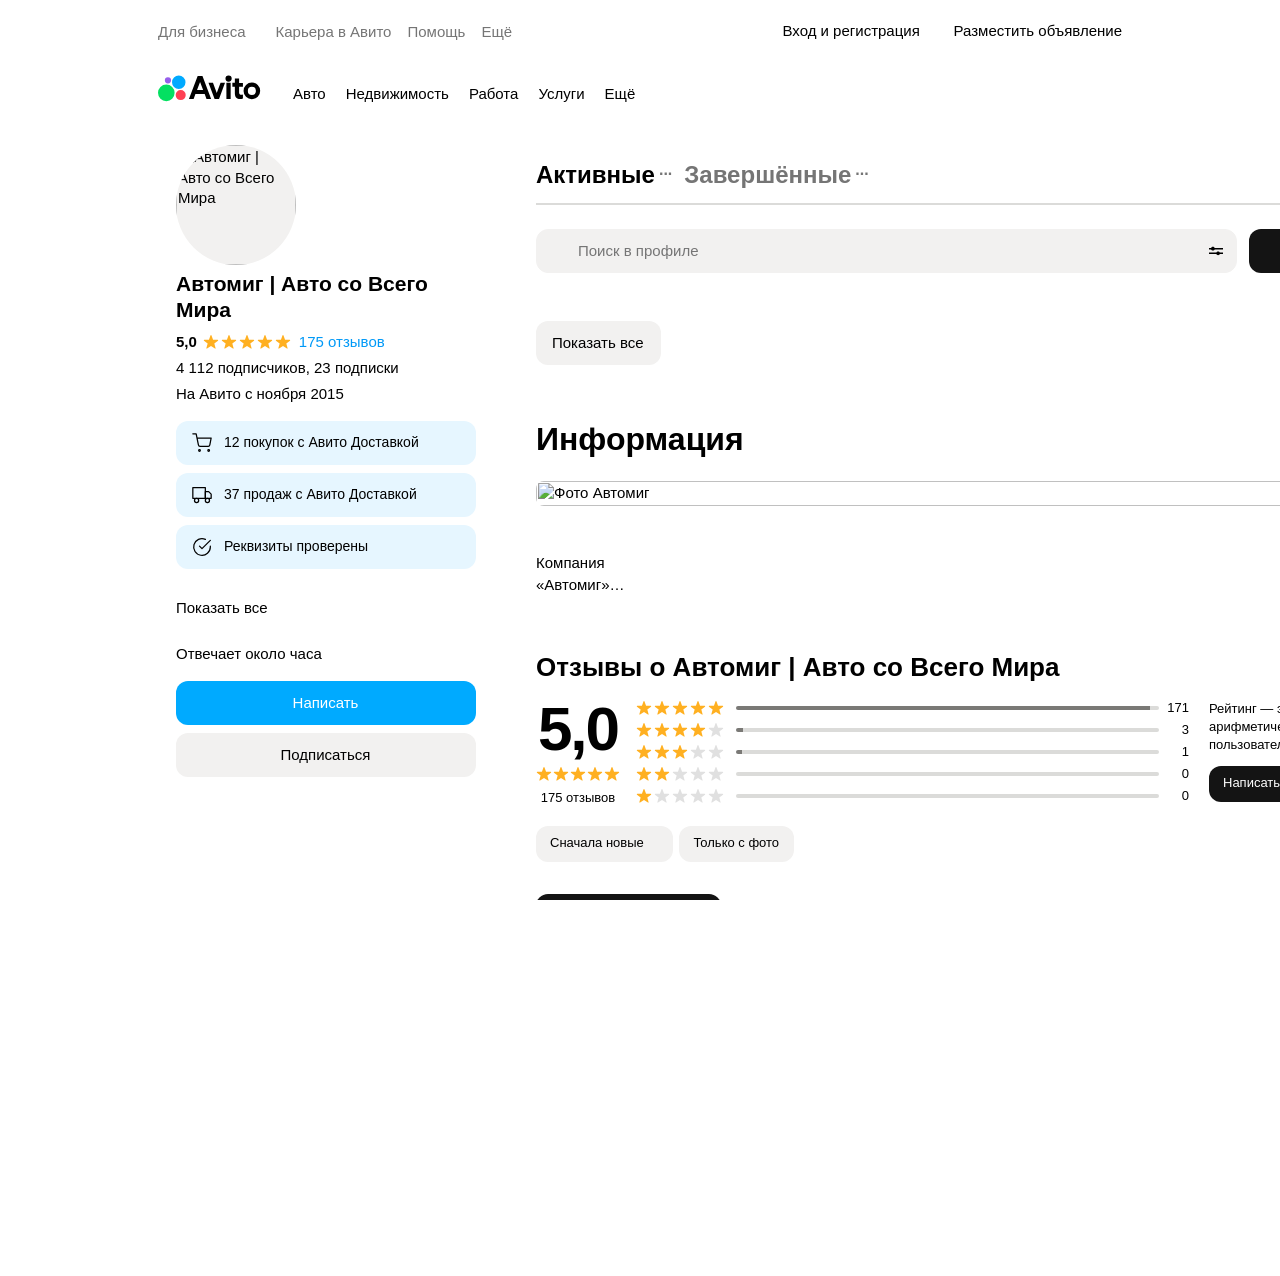
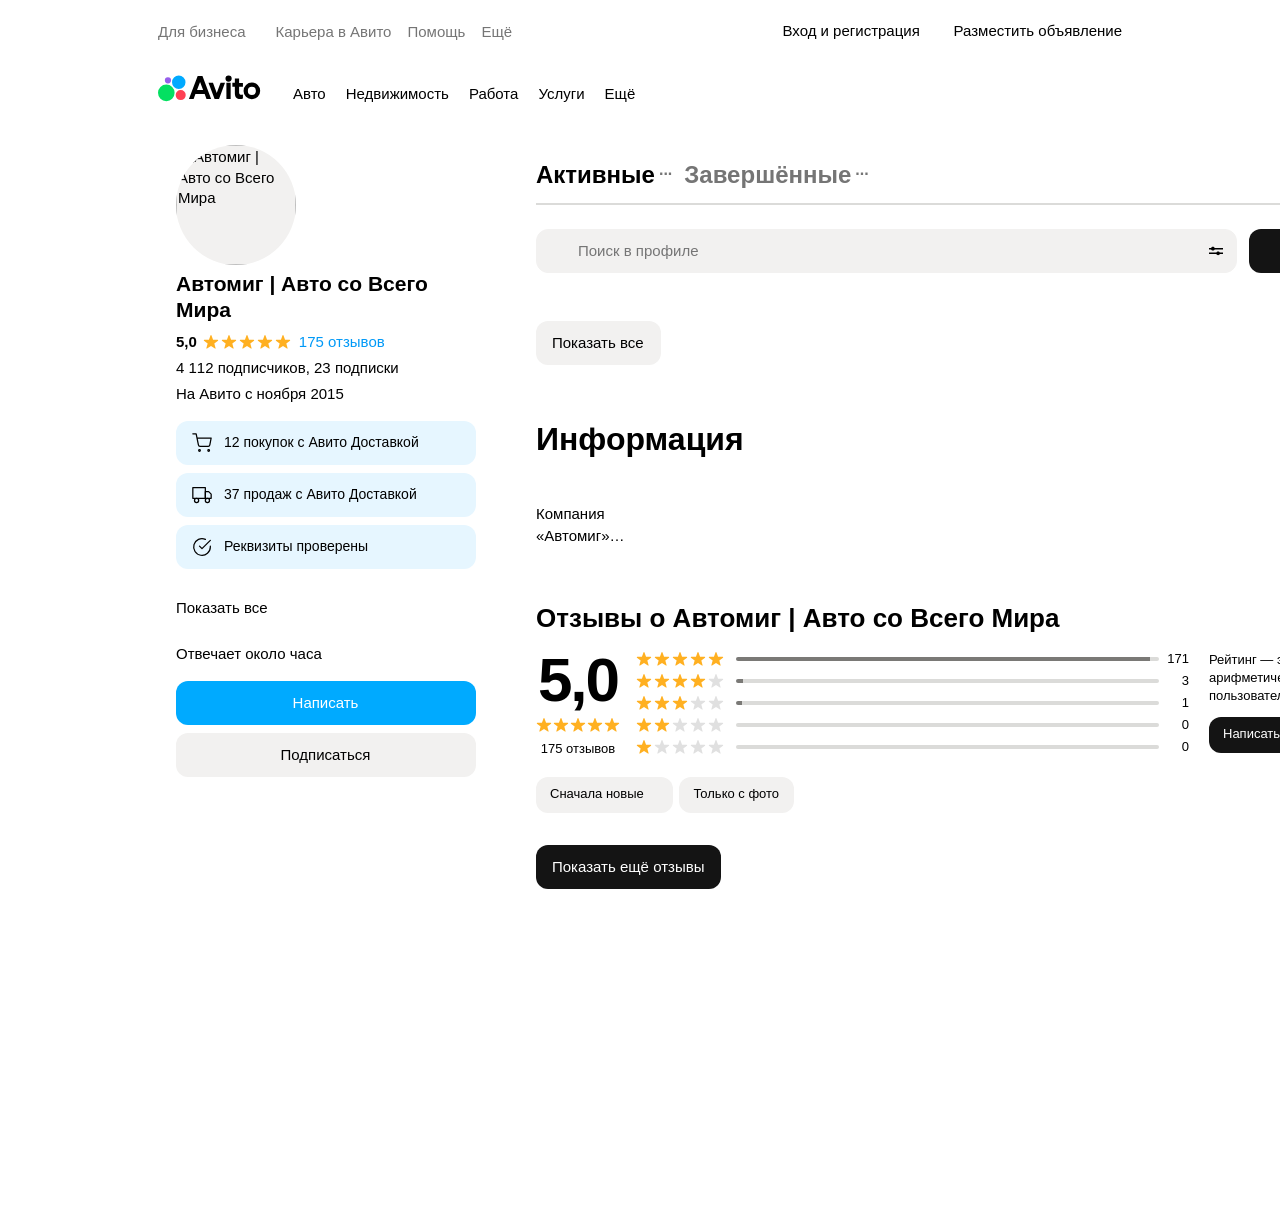
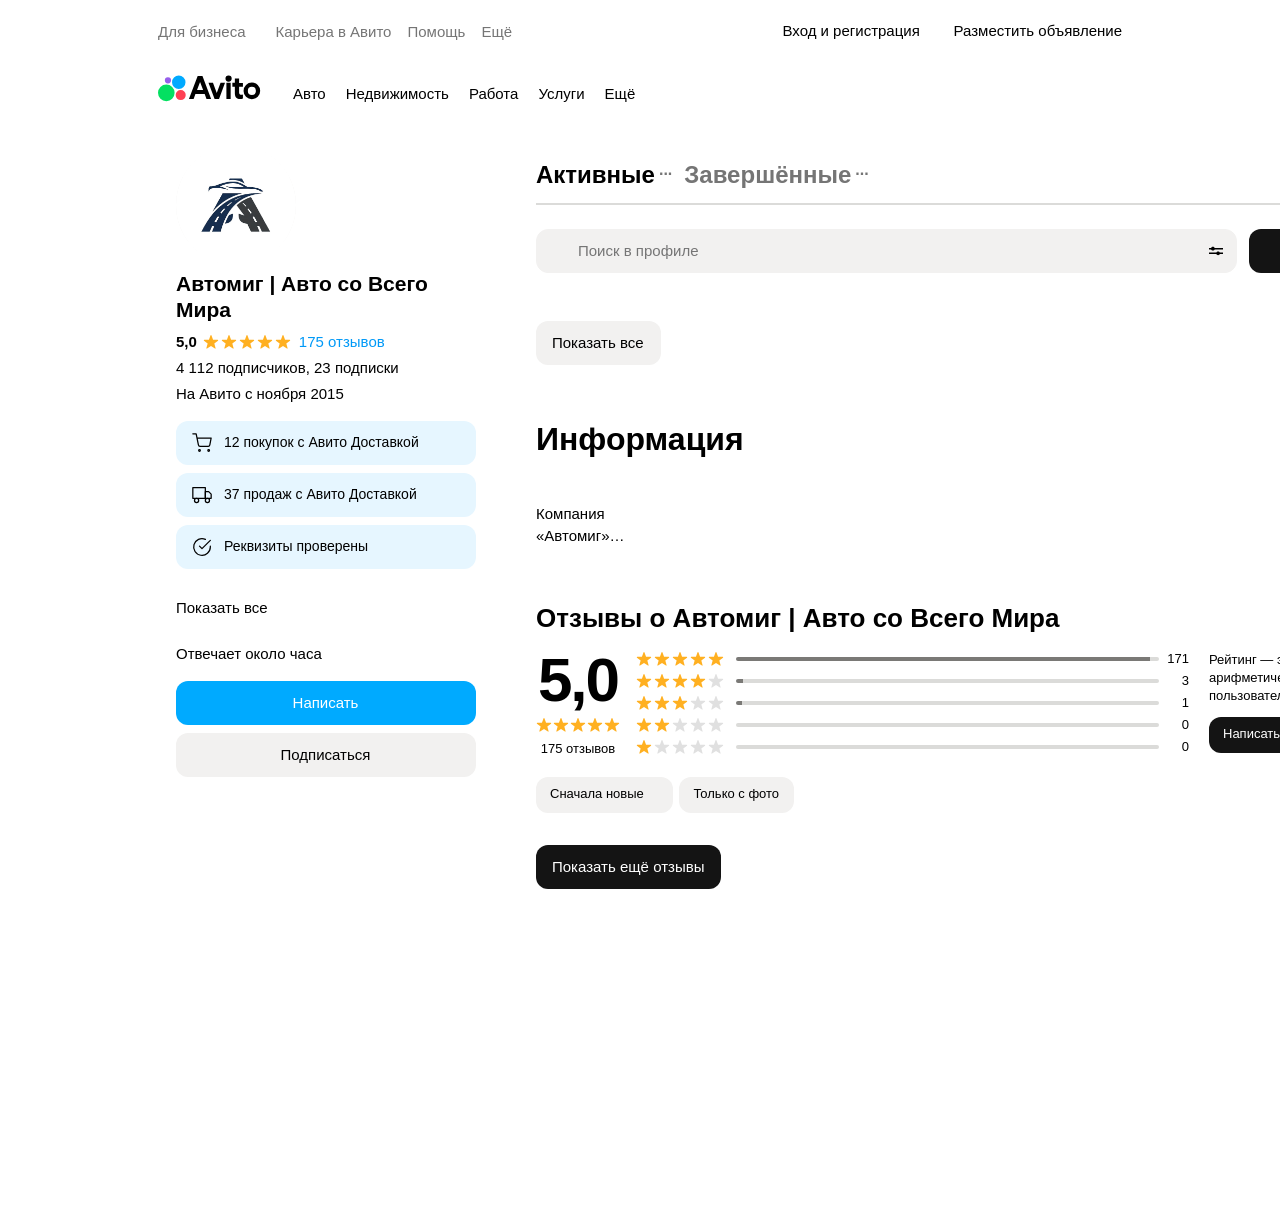
